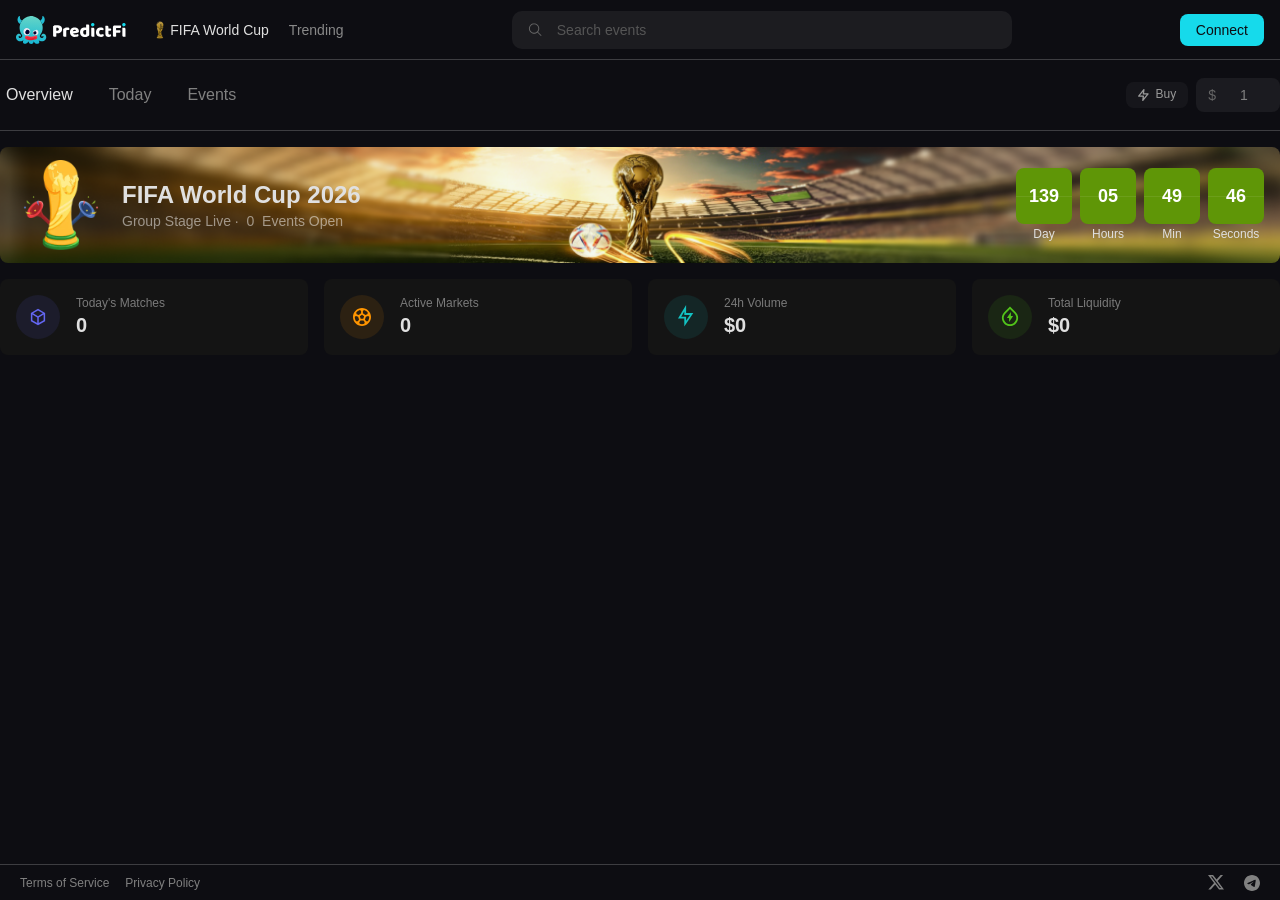
==== 200.html @ 65794473 "deploy 20260612_210313" ====
<!DOCTYPE html><html><head><meta charset="utf-8"><meta name="viewport" content="width=device-width, initial-scale=1"><title>PredictFi</title><link rel="stylesheet" href="/_nuxt/entry.DvZzfyZ1.css" crossorigin><link rel="modulepreload" as="script" crossorigin href="/_nuxt/CstmncPS.js"><script type="module" src="/_nuxt/CstmncPS.js" crossorigin></script><meta name="description" content="Prediction Market"><script id="unhead:payload" type="application/json">{"title":"PredictFi"}</script></head><body><div id="__nuxt"></div><div id="teleports"></div><script>window.__NUXT__={};window.__NUXT__.config={public:{apiBase:"https://api.predictfi.one",i18n:{baseUrl:"",defaultLocale:"en",rootRedirect:"",redirectStatusCode:302,skipSettingLocaleOnNavigate:false,locales:[{code:"en",name:"English",language:""},{code:"ko",name:"한국어",language:""},{code:"es",name:"Español",language:""},{code:"pt",name:"Português",language:""}],detectBrowserLanguage:{alwaysRedirect:false,cookieCrossOrigin:false,cookieDomain:"",cookieKey:"i18n_lang",cookieSecure:false,fallbackLocale:"en",redirectOn:"root",useCookie:true},experimental:{localeDetector:"",typedPages:true,typedOptionsAndMessages:false,alternateLinkCanonicalQueries:true,devCache:false,cacheLifetime:"",stripMessagesPayload:false,preload:false,strictSeo:false,nitroContextDetection:true,httpCacheDuration:10,compactRoutes:false,prerenderMessages:true},domainLocales:{en:{domain:""},ko:{domain:""},es:{domain:""},pt:{domain:""}}}},app:{baseURL:"/",buildId:"951dac61-a5ef-4ca6-a599-dd368ad3305c",buildAssetsDir:"/_nuxt/",cdnURL:""}}</script><script type="application/json" data-nuxt-data="nuxt-app" data-ssr="false" id="__NUXT_DATA__">[{"prerenderedAt":1,"serverRendered":2},1781269390253,false]</script></body></html>
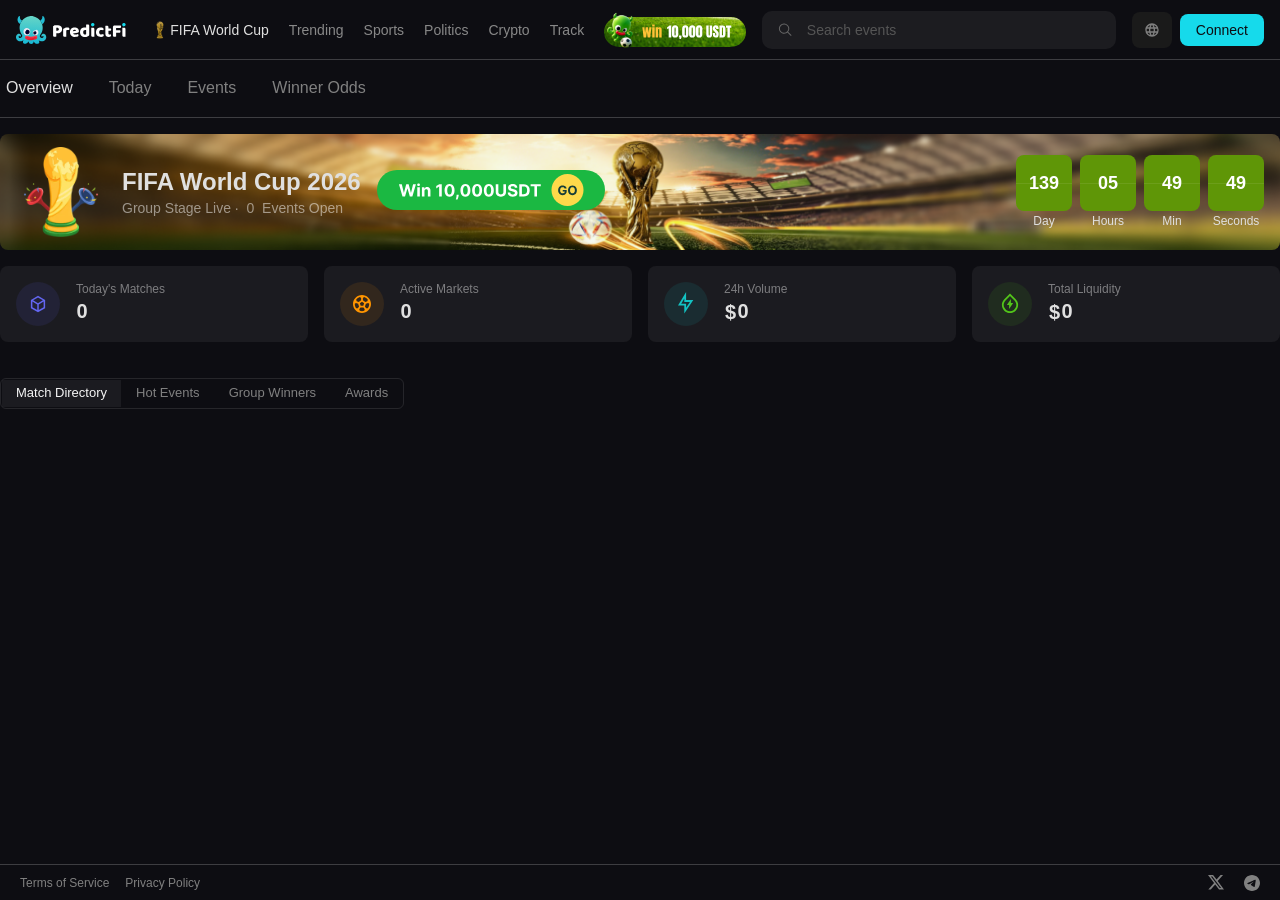
==== commit 119bc220: "deploy 20260702_180226" ====
--- a/200.html
+++ b/200.html
@@ -1 +1 @@
-<!DOCTYPE html><html><head><meta charset="utf-8"><meta name="viewport" content="width=device-width, initial-scale=1"><title>PredictFi</title><link rel="stylesheet" href="/_nuxt/entry.DvZzfyZ1.css" crossorigin><link rel="modulepreload" as="script" crossorigin href="/_nuxt/CstmncPS.js"><script type="module" src="/_nuxt/CstmncPS.js" crossorigin></script><meta name="description" content="Prediction Market"><script id="unhead:payload" type="application/json">{"title":"PredictFi"}</script></head><body><div id="__nuxt"></div><div id="teleports"></div><script>window.__NUXT__={};window.__NUXT__.config={public:{apiBase:"https://api.predictfi.one",i18n:{baseUrl:"",defaultLocale:"en",rootRedirect:"",redirectStatusCode:302,skipSettingLocaleOnNavigate:false,locales:[{code:"en",name:"English",language:""},{code:"ko",name:"한국어",language:""},{code:"es",name:"Español",language:""},{code:"pt",name:"Português",language:""}],detectBrowserLanguage:{alwaysRedirect:false,cookieCrossOrigin:false,cookieDomain:"",cookieKey:"i18n_lang",cookieSecure:false,fallbackLocale:"en",redirectOn:"root",useCookie:true},experimental:{localeDetector:"",typedPages:true,typedOptionsAndMessages:false,alternateLinkCanonicalQueries:true,devCache:false,cacheLifetime:"",stripMessagesPayload:false,preload:false,strictSeo:false,nitroContextDetection:true,httpCacheDuration:10,compactRoutes:false,prerenderMessages:true},domainLocales:{en:{domain:""},ko:{domain:""},es:{domain:""},pt:{domain:""}}}},app:{baseURL:"/",buildId:"951dac61-a5ef-4ca6-a599-dd368ad3305c",buildAssetsDir:"/_nuxt/",cdnURL:""}}</script><script type="application/json" data-nuxt-data="nuxt-app" data-ssr="false" id="__NUXT_DATA__">[{"prerenderedAt":1,"serverRendered":2},1781269390253,false]</script></body></html>+<!DOCTYPE html><html><head><meta charset="utf-8"><meta name="viewport" content="width=device-width, initial-scale=1"><title>PredictFi</title><link rel="stylesheet" href="/_nuxt/entry.CrUbO048.css" crossorigin><link rel="modulepreload" as="script" crossorigin href="/_nuxt/dnc5nfLg.js"><script type="module" src="/_nuxt/dnc5nfLg.js" crossorigin></script><meta name="description" content="Prediction Market"><script id="unhead:payload" type="application/json">{"title":"PredictFi"}</script></head><body><div id="__nuxt"></div><div id="teleports"></div><script>window.__NUXT__={};window.__NUXT__.config={public:{apiBase:"https://api.predictfi.one",i18n:{baseUrl:"",defaultLocale:"en",rootRedirect:"",redirectStatusCode:302,skipSettingLocaleOnNavigate:false,locales:[{code:"en",name:"English",language:""},{code:"ko",name:"한국어",language:""},{code:"es",name:"Español",language:""},{code:"pt",name:"Português",language:""}],detectBrowserLanguage:{alwaysRedirect:false,cookieCrossOrigin:false,cookieDomain:"",cookieKey:"i18n_lang",cookieSecure:false,fallbackLocale:"en",redirectOn:"root",useCookie:true},experimental:{localeDetector:"",typedPages:true,typedOptionsAndMessages:false,alternateLinkCanonicalQueries:true,devCache:false,cacheLifetime:"",stripMessagesPayload:false,preload:false,strictSeo:false,nitroContextDetection:true,httpCacheDuration:10,compactRoutes:false,prerenderMessages:true},domainLocales:{en:{domain:""},ko:{domain:""},es:{domain:""},pt:{domain:""}}}},app:{baseURL:"/",buildId:"8062c6a1-47f4-4e79-991a-de6ace60bf90",buildAssetsDir:"/_nuxt/",cdnURL:""}}</script><script type="application/json" data-nuxt-data="nuxt-app" data-ssr="false" id="__NUXT_DATA__">[{"prerenderedAt":1,"serverRendered":2},1782986545969,false]</script></body></html>
--- a/_nuxt/entry.CrUbO048.css
+++ b/_nuxt/entry.CrUbO048.css
@@ -0,0 +1 @@
+@charset "UTF-8";body,html{line-height:1.15;margin:0;width:100%;-webkit-text-size-adjust:100%;background:#0d0d12;font-family:Poppins-regular,DINPro-regular,sans-serif}*{box-sizing:border-box}main{display:block}h1{font-size:2em}h1,h2,h3,h4{margin:0;padding:0}hr{box-sizing:content-box;height:0;overflow:visible}pre{font-family:monospace,monospace;font-size:1em}a{background-color:transparent}abbr[title]{border-bottom:none;text-decoration:underline;-webkit-text-decoration:underline dotted;text-decoration:underline dotted}b,strong{font-weight:bolder}code,kbd,samp{font-family:monospace,monospace;font-size:1em}small{font-size:80%}sub,sup{font-size:75%;line-height:0;position:relative;vertical-align:baseline}sub{bottom:-.25em}sup{top:-.5em}img{border-style:none}button,input,optgroup,select,textarea{font-family:inherit;font-size:100%;line-height:1.15;margin:0}button,input{overflow:visible}button,select{text-transform:none}[type=button],[type=reset],[type=submit],button{-webkit-appearance:button}[type=button]::-moz-focus-inner,[type=reset]::-moz-focus-inner,[type=submit]::-moz-focus-inner,button::-moz-focus-inner{border-style:none;padding:0}[type=button]:-moz-focusring,[type=reset]:-moz-focusring,[type=submit]:-moz-focusring,button:-moz-focusring{outline:1px dotted ButtonText}fieldset{padding:.35em .75em .625em}legend{box-sizing:border-box;color:inherit;display:table;max-width:100%;padding:0;white-space:normal}progress{vertical-align:baseline}textarea{overflow:auto}[type=checkbox],[type=radio]{box-sizing:border-box;padding:0}[type=number]::-webkit-inner-spin-button,[type=number]::-webkit-outer-spin-button{height:auto}[type=search]{-webkit-appearance:textfield;outline-offset:-2px}[type=search]::-webkit-search-decoration{-webkit-appearance:none}::-webkit-file-upload-button{-webkit-appearance:button;font:inherit}details{display:block}summary{display:list-item}[hidden],template{display:none}li,ul{list-style:none;margin:0;padding:0}a,a:active,a:focus,a:visited{color:inherit;outline:none;text-decoration:none}a:hover{text-decoration:none}:root{--el-color-white:#fff;--el-color-black:#000;--el-color-primary-rgb:64,158,255;--el-color-success-rgb:103,194,58;--el-color-warning-rgb:230,162,60;--el-color-danger-rgb:245,108,108;--el-color-error-rgb:245,108,108;--el-color-info-rgb:144,147,153;--el-font-size-extra-large:20px;--el-font-size-large:18px;--el-font-size-medium:16px;--el-font-size-base:14px;--el-font-size-small:13px;--el-font-size-extra-small:12px;--el-font-family:"Helvetica Neue",Helvetica,"PingFang SC","Hiragino Sans GB","Microsoft YaHei","微软雅黑",Arial,sans-serif;--el-font-weight-primary:500;--el-font-line-height-primary:24px;--el-index-normal:1;--el-index-top:1000;--el-index-popper:2000;--el-border-radius-base:4px;--el-border-radius-small:2px;--el-border-radius-round:20px;--el-border-radius-circle:100%;--el-transition-duration:.3s;--el-transition-duration-fast:.2s;--el-transition-function-ease-in-out-bezier:cubic-bezier(.645,.045,.355,1);--el-transition-function-fast-bezier:cubic-bezier(.23,1,.32,1);--el-transition-all:all var(--el-transition-duration) var(--el-transition-function-ease-in-out-bezier);--el-transition-fade:opacity var(--el-transition-duration) var(--el-transition-function-fast-bezier);--el-transition-md-fade:transform var(--el-transition-duration) var(--el-transition-function-fast-bezier),opacity var(--el-transition-duration) var(--el-transition-function-fast-bezier);--el-transition-fade-linear:opacity var(--el-transition-duration-fast) linear;--el-transition-border:border-color var(--el-transition-duration-fast) var(--el-transition-function-ease-in-out-bezier);--el-transition-box-shadow:box-shadow var(--el-transition-duration-fast) var(--el-transition-function-ease-in-out-bezier);--el-transition-color:color var(--el-transition-duration-fast) var(--el-transition-function-ease-in-out-bezier);--el-component-size-large:40px;--el-component-size:32px;--el-component-size-small:24px;--lightningcss-light:initial;--lightningcss-dark: ;color-scheme:light;--el-color-primary:#409eff;--el-color-primary-light-3:#79bbff;--el-color-primary-light-5:#a0cfff;--el-color-primary-light-7:#c6e2ff;--el-color-primary-light-8:#d9ecff;--el-color-primary-light-9:#ecf5ff;--el-color-primary-dark-2:#337ecc;--el-color-success:#67c23a;--el-color-success-light-3:#95d475;--el-color-success-light-5:#b3e19d;--el-color-success-light-7:#d1edc4;--el-color-success-light-8:#e1f3d8;--el-color-success-light-9:#f0f9eb;--el-color-success-dark-2:#529b2e;--el-color-warning:#e6a23c;--el-color-warning-light-3:#eebe77;--el-color-warning-light-5:#f3d19e;--el-color-warning-light-7:#f8e3c5;--el-color-warning-light-8:#faecd8;--el-color-warning-light-9:#fdf6ec;--el-color-warning-dark-2:#b88230;--el-color-danger:#f56c6c;--el-color-danger-light-3:#f89898;--el-color-danger-light-5:#fab6b6;--el-color-danger-light-7:#fcd3d3;--el-color-danger-light-8:#fde2e2;--el-color-danger-light-9:#fef0f0;--el-color-danger-dark-2:#c45656;--el-color-error:#f56c6c;--el-color-error-light-3:#f89898;--el-color-error-light-5:#fab6b6;--el-color-error-light-7:#fcd3d3;--el-color-error-light-8:#fde2e2;--el-color-error-light-9:#fef0f0;--el-color-error-dark-2:#c45656;--el-color-info:#909399;--el-color-info-light-3:#b1b3b8;--el-color-info-light-5:#c8c9cc;--el-color-info-light-7:#dedfe0;--el-color-info-light-8:#e9e9eb;--el-color-info-light-9:#f4f4f5;--el-color-info-dark-2:#73767a;--el-bg-color:#fff;--el-bg-color-page:#f2f3f5;--el-bg-color-overlay:#fff;--el-text-color-primary:#303133;--el-text-color-regular:#606266;--el-text-color-secondary:#909399;--el-text-color-placeholder:#a8abb2;--el-text-color-disabled:#c0c4cc;--el-border-color:#dcdfe6;--el-border-color-light:#e4e7ed;--el-border-color-lighter:#ebeef5;--el-border-color-extra-light:#f2f6fc;--el-border-color-dark:#d4d7de;--el-border-color-darker:#cdd0d6;--el-fill-color:#f0f2f5;--el-fill-color-light:#f5f7fa;--el-fill-color-lighter:#fafafa;--el-fill-color-extra-light:#fafcff;--el-fill-color-dark:#ebedf0;--el-fill-color-darker:#e6e8eb;--el-fill-color-blank:#fff;--el-box-shadow:0px 12px 32px 4px #0000000a,0px 8px 20px #00000014;--el-box-shadow-light:0px 0px 12px #0000001f;--el-box-shadow-lighter:0px 0px 6px #0000001f;--el-box-shadow-dark:0px 16px 48px 16px #00000014,0px 12px 32px #0000001f,0px 8px 16px -8px #00000029;--el-disabled-bg-color:var(--el-fill-color-light);--el-disabled-text-color:var(--el-text-color-placeholder);--el-disabled-border-color:var(--el-border-color-light);--el-overlay-color:#000c;--el-overlay-color-light:#000000b3;--el-overlay-color-lighter:#00000080;--el-mask-color:#ffffffe6;--el-mask-color-extra-light:#ffffff4d;--el-border-width:1px;--el-border-style:solid;--el-border-color-hover:var(--el-text-color-disabled);--el-border:var(--el-border-width) var(--el-border-style) var(--el-border-color);--el-svg-monochrome-grey:var(--el-border-color)}.el-zoom-in-top-enter-active,.el-zoom-in-top-leave-active{opacity:1;transform:scaleY(1);transform-origin:top;transition:var(--el-transition-md-fade)}.el-zoom-in-top-enter-active[data-popper-placement^=top],.el-zoom-in-top-leave-active[data-popper-placement^=top]{transform-origin:bottom}.el-zoom-in-bottom-enter-active,.el-zoom-in-bottom-leave-active{opacity:1;transform:scaleY(1);transform-origin:bottom;transition:var(--el-transition-md-fade)}.el-zoom-in-left-enter-active,.el-zoom-in-left-leave-active{opacity:1;transform:scale(1);transform-origin:0 0;transition:var(--el-transition-md-fade)}.el-affix--fixed{position:fixed}.el-alert{--el-alert-padding:8px 16px;--el-alert-border-radius-base:var(--el-border-radius-base);--el-alert-title-font-size:14px;--el-alert-title-with-description-font-size:16px;--el-alert-description-font-size:14px;--el-alert-close-font-size:16px;--el-alert-close-customed-font-size:14px;--el-alert-icon-size:16px;--el-alert-icon-large-size:28px;align-items:center;background-color:var(--el-color-white);border-radius:var(--el-alert-border-radius-base);box-sizing:border-box;display:flex;margin:0;opacity:1;overflow:hidden;padding:var(--el-alert-padding);position:relative;transition:opacity var(--el-transition-duration-fast);width:100%}.el-alert.is-light .el-alert__close-btn{color:var(--el-text-color-placeholder)}.el-alert.is-dark :is(.el-alert__close-btn,.el-alert__description){color:var(--el-color-white)}.el-alert.is-center{justify-content:center}.el-alert--primary{--el-alert-bg-color:var(--el-color-primary-light-9)}.el-alert--primary.is-light{background-color:var(--el-alert-bg-color)}.el-alert--primary.is-light,.el-alert--primary.is-light .el-alert__description{color:var(--el-color-primary)}.el-alert--primary.is-dark{background-color:var(--el-color-primary);color:var(--el-color-white)}.el-alert--success{--el-alert-bg-color:var(--el-color-success-light-9)}.el-alert--success.is-light{background-color:var(--el-alert-bg-color)}.el-alert--success.is-light,.el-alert--success.is-light .el-alert__description{color:var(--el-color-success)}.el-alert--success.is-dark{background-color:var(--el-color-success);color:var(--el-color-white)}.el-alert--info{--el-alert-bg-color:var(--el-color-info-light-9)}.el-alert--info.is-light{background-color:var(--el-alert-bg-color)}.el-alert--info.is-light,.el-alert--info.is-light .el-alert__description{color:var(--el-color-info)}.el-alert--info.is-dark{background-color:var(--el-color-info);color:var(--el-color-white)}.el-alert--warning{--el-alert-bg-color:var(--el-color-warning-light-9)}.el-alert--warning.is-light{background-color:var(--el-alert-bg-color)}.el-alert--warning.is-light,.el-alert--warning.is-light .el-alert__description{color:var(--el-color-warning)}.el-alert--warning.is-dark{background-color:var(--el-color-warning);color:var(--el-color-white)}.el-alert--error{--el-alert-bg-color:var(--el-color-error-light-9)}.el-alert--error.is-light{background-color:var(--el-alert-bg-color)}.el-alert--error.is-light,.el-alert--error.is-light .el-alert__description{color:var(--el-color-error)}.el-alert--error.is-dark{background-color:var(--el-color-error);color:var(--el-color-white)}.el-alert__content{display:flex;flex-direction:column;gap:4px}.el-alert .el-alert__icon{font-size:var(--el-alert-icon-size);margin-right:8px;width:var(--el-alert-icon-size)}.el-alert .el-alert__icon.is-big{font-size:var(--el-alert-icon-large-size);margin-right:12px;width:var(--el-alert-icon-large-size)}.el-alert__title{font-size:var(--el-alert-title-font-size);line-height:24px}.el-alert__title.with-description{font-size:var(--el-alert-title-with-description-font-size)}.el-alert .el-alert__description{font-size:var(--el-alert-description-font-size);margin:0}.el-alert .el-alert__close-btn{cursor:pointer;font-size:var(--el-alert-close-font-size);opacity:1;position:absolute;right:16px;top:12px}.el-alert .el-alert__close-btn.is-customed{font-size:var(--el-alert-close-customed-font-size);font-style:normal;line-height:24px;top:8px}.el-alert-fade-enter-from,.el-alert-fade-leave-active{opacity:0}.el-aside{box-sizing:border-box;flex-shrink:0;overflow:auto;width:var(--el-aside-width,300px)}.el-autocomplete{--el-input-text-color:var(--el-text-color-regular);--el-input-border:var(--el-border);--el-input-hover-border:var(--el-border-color-hover);--el-input-focus-border:var(--el-color-primary);--el-input-transparent-border:0 0 0 1px #0000 inset;--el-input-border-color:var(--el-border-color);--el-input-border-radius:var(--el-border-radius-base);--el-input-bg-color:var(--el-fill-color-blank);--el-input-icon-color:var(--el-text-color-placeholder);--el-input-placeholder-color:var(--el-text-color-placeholder);--el-input-hover-border-color:var(--el-border-color-hover);--el-input-clear-hover-color:var(--el-text-color-secondary);--el-input-focus-border-color:var(--el-color-primary);--el-input-width:100%;display:inline-block;position:relative;width:var(--el-input-width)}.el-autocomplete__popper.el-popper{background:var(--el-bg-color-overlay);box-shadow:var(--el-box-shadow-light)}.el-autocomplete__popper.el-popper,.el-autocomplete__popper.el-popper .el-popper__arrow:before{border:1px solid var(--el-border-color-light)}.el-autocomplete__popper.el-popper[data-popper-placement^=top] .el-popper__arrow:before{border-left-color:#0000;border-top-color:#0000}.el-autocomplete__popper.el-popper[data-popper-placement^=bottom] .el-popper__arrow:before{border-bottom-color:#0000;border-right-color:#0000}.el-autocomplete__popper.el-popper[data-popper-placement^=left] .el-popper__arrow:before{border-bottom-color:#0000;border-left-color:#0000}.el-autocomplete__popper.el-popper[data-popper-placement^=right] .el-popper__arrow:before{border-right-color:#0000;border-top-color:#0000}.el-autocomplete-suggestion{border-radius:var(--el-border-radius-base);box-sizing:border-box}.el-autocomplete-suggestion__header{border-bottom:1px solid var(--el-border-color-lighter);padding:10px}.el-autocomplete-suggestion__footer{border-top:1px solid var(--el-border-color-lighter);padding:10px}.el-autocomplete-suggestion__wrap{box-sizing:border-box;max-height:280px;padding:10px 0}.el-autocomplete-suggestion__list{margin:0;padding:0}.el-autocomplete-suggestion li{color:var(--el-text-color-regular);cursor:pointer;font-size:var(--el-font-size-base);line-height:34px;list-style:none;margin:0;overflow:hidden;padding:0 20px;text-align:left;text-overflow:ellipsis;white-space:nowrap}.el-autocomplete-suggestion :is(li.highlighted,li:hover){background-color:var(--el-fill-color-light)}.el-autocomplete-suggestion li.divider{border-top:1px solid var(--el-color-black);margin-top:6px}.el-autocomplete-suggestion li.divider:last-child{margin-bottom:-6px}.el-autocomplete-suggestion.is-loading li{align-items:center;color:var(--el-text-color-secondary);cursor:default;display:flex;font-size:20px;height:100px;justify-content:center}.el-autocomplete-suggestion.is-loading li:hover{background-color:var(--el-bg-color-overlay)}.el-avatar{--el-avatar-text-color:var(--el-color-white);--el-avatar-bg-color:var(--el-text-color-disabled);--el-avatar-text-size:14px;--el-avatar-icon-size:18px;--el-avatar-border-radius:var(--el-border-radius-base);--el-avatar-size-large:56px;--el-avatar-size:40px;--el-avatar-size-small:24px;align-items:center;background:var(--el-avatar-bg-color);box-sizing:border-box;color:var(--el-avatar-text-color);display:inline-flex;font-size:var(--el-avatar-text-size);height:var(--el-avatar-size);justify-content:center;outline:none;overflow:hidden;text-align:center;width:var(--el-avatar-size)}.el-avatar>img{display:block;height:100%;width:100%}.el-avatar--circle{border-radius:50%}.el-avatar--square{border-radius:var(--el-avatar-border-radius)}.el-avatar--icon{font-size:var(--el-avatar-icon-size)}.el-avatar--small{--el-avatar-size:24px}.el-avatar--large{--el-avatar-size:56px}.el-avatar-group{--el-avatar-group-item-gap:-8px;--el-avatar-group-collapse-item-gap:4px;display:inline-flex}.el-avatar-group .el-avatar{border:1px solid var(--el-border-color-extra-light)}.el-avatar-group .el-avatar:not(:first-child){margin-left:var(--el-avatar-group-item-gap)}.el-avatar-group__collapse-avatars{--el-avatar-group-item-gap:-8px;--el-avatar-group-collapse-item-gap:4px}.el-avatar-group__collapse-avatars .el-avatar:not(:first-child){margin-left:var(--el-avatar-group-collapse-item-gap)}.el-backtop{--el-backtop-bg-color:var(--el-bg-color-overlay);--el-backtop-text-color:var(--el-color-primary);--el-backtop-hover-bg-color:var(--el-border-color-extra-light);align-items:center;background-color:var(--el-backtop-bg-color);border-radius:50%;box-shadow:var(--el-box-shadow-lighter);color:var(--el-backtop-text-color);cursor:pointer;display:flex;font-size:20px;height:40px;justify-content:center;position:fixed;width:40px;z-index:5}.el-backtop:hover{background-color:var(--el-backtop-hover-bg-color)}.el-backtop__icon{font-size:20px}.el-badge{--el-badge-bg-color:var(--el-color-danger);--el-badge-radius:10px;--el-badge-font-size:12px;--el-badge-padding:6px;--el-badge-size:18px;display:inline-block;position:relative;vertical-align:middle;width:fit-content}.el-badge__content{align-items:center;background-color:var(--el-badge-bg-color);border:1px solid var(--el-bg-color);border-radius:var(--el-badge-radius);color:var(--el-color-white);display:inline-flex;font-size:var(--el-badge-font-size);height:var(--el-badge-size);justify-content:center;padding:0 var(--el-badge-padding);white-space:nowrap}.el-badge__content.is-fixed{position:absolute;right:calc(1px + var(--el-badge-size)/2);top:0;transform:translateY(-50%)translate(100%);z-index:var(--el-index-normal)}.el-badge__content.is-fixed.is-dot{right:5px}.el-badge__content.is-dot{border-radius:50%;height:8px;padding:0;right:0;width:8px}.el-badge__content.is-hide-zero{display:none}.el-badge__content--primary{background-color:var(--el-color-primary)}.el-badge__content--success{background-color:var(--el-color-success)}.el-badge__content--warning{background-color:var(--el-color-warning)}.el-badge__content--info{background-color:var(--el-color-info)}.el-badge__content--danger{background-color:var(--el-color-danger)}.el-breadcrumb__separator{color:var(--el-text-color-placeholder);font-weight:700;margin:0 9px}.el-breadcrumb__separator.el-icon{font-weight:400;margin:0 6px}.el-breadcrumb__separator.el-icon svg{vertical-align:middle}.el-breadcrumb__item{align-items:center;display:inline-flex;float:left}.el-breadcrumb__inner{color:var(--el-text-color-regular)}.el-breadcrumb__inner a,.el-breadcrumb__inner.is-link{color:var(--el-text-color-primary);font-weight:700;text-decoration:none;transition:var(--el-transition-color)}.el-breadcrumb__inner a:hover,.el-breadcrumb__inner.is-link:hover{color:var(--el-color-primary);cursor:pointer}.el-breadcrumb__item:last-child .el-breadcrumb__inner,.el-breadcrumb__item:last-child .el-breadcrumb__inner a,.el-breadcrumb__item:last-child .el-breadcrumb__inner a:hover,.el-breadcrumb__item:last-child .el-breadcrumb__inner:hover{color:var(--el-text-color-regular);cursor:text;font-weight:400}.el-breadcrumb__item:last-child .el-breadcrumb__separator{display:none}.el-breadcrumb{font-size:14px;line-height:1}.el-breadcrumb:after,.el-breadcrumb:before{content:"";display:table}.el-breadcrumb:after{clear:both}.el-button-group>.el-button+.el-button{margin-left:0}.el-button-group>.el-button:first-child:last-child{border-bottom-left-radius:var(--el-border-radius-base);border-bottom-right-radius:var(--el-border-radius-base);border-top-left-radius:var(--el-border-radius-base);border-top-right-radius:var(--el-border-radius-base)}.el-button-group>.el-button:first-child:last-child.is-round{border-radius:var(--el-border-radius-round)}.el-button-group>.el-button:first-child:last-child.is-circle{border-radius:50%}.el-button-group>.el-button:not(:first-child):not(:last-child){border-radius:0}.el-button-group>:is(.el-button.is-active,.el-button:active,.el-button:focus,.el-button:hover){z-index:1}.el-button-group--horizontal{display:inline-block;vertical-align:middle}.el-button-group--horizontal:after,.el-button-group--horizontal:before{content:"";display:table}.el-button-group--horizontal:after{clear:both}.el-button-group--horizontal>.el-button{float:left;position:relative}.el-button-group--horizontal>.el-button:first-child{border-bottom-right-radius:0;border-top-right-radius:0}.el-button-group--horizontal>.el-button:last-child{border-bottom-left-radius:0;border-top-left-radius:0}.el-button-group--horizontal>.el-button:not(:last-child){margin-right:-1px}.el-button-group--horizontal .el-button--primary:first-child{border-right-color:var(--el-button-divide-border-color)}.el-button-group--horizontal .el-button--primary:last-child{border-left-color:var(--el-button-divide-border-color)}.el-button-group--horizontal .el-button--primary:not(:first-child):not(:last-child){border-left-color:var(--el-button-divide-border-color);border-right-color:var(--el-button-divide-border-color)}.el-button-group--horizontal .el-button--success:first-child{border-right-color:var(--el-button-divide-border-color)}.el-button-group--horizontal .el-button--success:last-child{border-left-color:var(--el-button-divide-border-color)}.el-button-group--horizontal .el-button--success:not(:first-child):not(:last-child){border-left-color:var(--el-button-divide-border-color);border-right-color:var(--el-button-divide-border-color)}.el-button-group--horizontal .el-button--warning:first-child{border-right-color:var(--el-button-divide-border-color)}.el-button-group--horizontal .el-button--warning:last-child{border-left-color:var(--el-button-divide-border-color)}.el-button-group--horizontal .el-button--warning:not(:first-child):not(:last-child){border-left-color:var(--el-button-divide-border-color);border-right-color:var(--el-button-divide-border-color)}.el-button-group--horizontal .el-button--danger:first-child{border-right-color:var(--el-button-divide-border-color)}.el-button-group--horizontal .el-button--danger:last-child{border-left-color:var(--el-button-divide-border-color)}.el-button-group--horizontal .el-button--danger:not(:first-child):not(:last-child){border-left-color:var(--el-button-divide-border-color);border-right-color:var(--el-button-divide-border-color)}.el-button-group--horizontal .el-button--info:first-child{border-right-color:var(--el-button-divide-border-color)}.el-button-group--horizontal .el-button--info:last-child{border-left-color:var(--el-button-divide-border-color)}.el-button-group--horizontal .el-button--info:not(:first-child):not(:last-child){border-left-color:var(--el-button-divide-border-color);border-right-color:var(--el-button-divide-border-color)}.el-button-group--horizontal>.el-dropdown>.el-button{border-bottom-left-radius:0;border-left-color:var(--el-button-divide-border-color);border-top-left-radius:0}.el-button-group--vertical{align-items:stretch;display:inline-flex;flex-direction:column}.el-button-group--vertical>.el-button{margin-top:-1px}.el-button-group--vertical>.el-button:first-child{border-bottom-left-radius:0;border-bottom-right-radius:0}.el-button-group--vertical>.el-button:last-child{border-top-left-radius:0;border-top-right-radius:0}.el-button-group--vertical>.el-dropdown{margin-top:-1px}.el-button-group--vertical>.el-dropdown>.el-button{border-left-color:var(--el-button-divide-border-color);border-top-left-radius:0;border-top-right-radius:0}.el-button-group--vertical .el-button--primary:first-child{border-bottom-color:var(--el-button-divide-border-color)}.el-button-group--vertical .el-button--primary:last-child{border-top-color:var(--el-button-divide-border-color)}.el-button-group--vertical .el-button--primary:not(:first-child):not(:last-child){border-bottom-color:var(--el-button-divide-border-color);border-top-color:var(--el-button-divide-border-color)}.el-button-group--vertical .el-button--success:first-child{border-bottom-color:var(--el-button-divide-border-color)}.el-button-group--vertical .el-button--success:last-child{border-top-color:var(--el-button-divide-border-color)}.el-button-group--vertical .el-button--success:not(:first-child):not(:last-child){border-bottom-color:var(--el-button-divide-border-color);border-top-color:var(--el-button-divide-border-color)}.el-button-group--vertical .el-button--warning:first-child{border-bottom-color:var(--el-button-divide-border-color)}.el-button-group--vertical .el-button--warning:last-child{border-top-color:var(--el-button-divide-border-color)}.el-button-group--vertical .el-button--warning:not(:first-child):not(:last-child){border-bottom-color:var(--el-button-divide-border-color);border-top-color:var(--el-button-divide-border-color)}.el-button-group--vertical .el-button--danger:first-child{border-bottom-color:var(--el-button-divide-border-color)}.el-button-group--vertical .el-button--danger:last-child{border-top-color:var(--el-button-divide-border-color)}.el-button-group--vertical .el-button--danger:not(:first-child):not(:last-child){border-bottom-color:var(--el-button-divide-border-color);border-top-color:var(--el-button-divide-border-color)}.el-button-group--vertical .el-button--info:first-child{border-bottom-color:var(--el-button-divide-border-color)}.el-button-group--vertical .el-button--info:last-child{border-top-color:var(--el-button-divide-border-color)}.el-button-group--vertical .el-button--info:not(:first-child):not(:last-child){border-bottom-color:var(--el-button-divide-border-color);border-top-color:var(--el-button-divide-border-color)}.el-button{--el-button-font-weight:var(--el-font-weight-primary);--el-button-border-color:var(--el-border-color);--el-button-bg-color:var(--el-fill-color-blank);--el-button-text-color:var(--el-text-color-regular);--el-button-disabled-text-color:var(--el-disabled-text-color);--el-button-disabled-bg-color:var(--el-fill-color-blank);--el-button-disabled-border-color:var(--el-border-color-light);--el-button-divide-border-color:#ffffff80;--el-button-hover-text-color:var(--el-color-primary);--el-button-hover-bg-color:var(--el-color-primary-light-9);--el-button-hover-border-color:var(--el-color-primary-light-7);--el-button-active-text-color:var(--el-button-hover-text-color);--el-button-active-border-color:var(--el-color-primary);--el-button-active-bg-color:var(--el-button-hover-bg-color);--el-button-outline-color:var(--el-color-primary-light-5);--el-button-hover-link-text-color:var(--el-text-color-secondary);--el-button-active-color:var(--el-text-color-primary);align-items:center;-webkit-appearance:none;background-color:var(--el-button-bg-color);border:var(--el-border);border-color:var(--el-button-border-color);box-sizing:border-box;color:var(--el-button-text-color);cursor:pointer;display:inline-flex;font-weight:var(--el-button-font-weight);height:32px;justify-content:center;line-height:1;outline:none;text-align:center;transition:all .1s;-webkit-user-select:none;user-select:none;vertical-align:middle;white-space:nowrap}.el-button:hover{background-color:var(--el-button-hover-bg-color);border-color:var(--el-button-hover-border-color);color:var(--el-button-hover-text-color);outline:none}.el-button:active{background-color:var(--el-button-active-bg-color);border-color:var(--el-button-active-border-color);color:var(--el-button-active-text-color);outline:none}.el-button:focus-visible{outline:2px solid var(--el-button-outline-color);outline-offset:1px;transition:outline-offset,outline}.el-button>span{align-items:center;display:inline-flex}.el-button+.el-button{margin-left:12px}.el-button{border-radius:var(--el-border-radius-base);font-size:var(--el-font-size-base)}.el-button,.el-button.is-round{padding:8px 15px}.el-button::-moz-focus-inner{border:0}.el-button [class*=el-icon]+span{margin-left:6px}.el-button [class*=el-icon] svg{vertical-align:bottom}.el-button.is-plain{--el-button-hover-text-color:var(--el-color-primary);--el-button-hover-bg-color:var(--el-fill-color-blank);--el-button-hover-border-color:var(--el-color-primary)}.el-button.is-active{background-color:var(--el-button-active-bg-color);border-color:var(--el-button-active-border-color);color:var(--el-button-active-text-color);outline:none}.el-button.is-disabled,.el-button.is-disabled:hover{background-color:var(--el-button-disabled-bg-color);background-image:none;border-color:var(--el-button-disabled-border-color);color:var(--el-button-disabled-text-color);cursor:not-allowed}.el-button.is-loading{pointer-events:none;position:relative}.el-button.is-loading:before{background-color:var(--el-mask-color-extra-light);border-radius:inherit;content:"";inset:-1px;pointer-events:none;position:absolute;z-index:1}.el-button.is-round{border-radius:var(--el-border-radius-round)}.el-button.is-dashed{--el-button-hover-text-color:var(--el-color-primary);--el-button-hover-bg-color:var(--el-fill-color-blank);--el-button-hover-border-color:var(--el-color-primary);border-style:dashed}.el-button.is-circle{border-radius:50%;padding:8px;width:32px}.el-button.is-text{background-color:#0000;border:0 solid #0000;color:var(--el-button-text-color)}.el-button.is-text.is-disabled{background-color:#0000!important;color:var(--el-button-disabled-text-color)}.el-button.is-text:not(.is-disabled):hover{background-color:var(--el-fill-color-light)}.el-button.is-text:not(.is-disabled):focus-visible{outline:2px solid var(--el-button-outline-color);outline-offset:1px;transition:outline-offset,outline}.el-button.is-text:not(.is-disabled):active{background-color:var(--el-fill-color)}.el-button.is-text:not(.is-disabled).is-has-bg{background-color:var(--el-fill-color-light)}.el-button.is-text:not(.is-disabled).is-has-bg:hover{background-color:var(--el-fill-color)}.el-button.is-text:not(.is-disabled).is-has-bg:active{background-color:var(--el-fill-color-dark)}.el-button__text--expand{letter-spacing:.3em;margin-right:-.3em}.el-button.is-link{background:0 0;border-color:#0000;color:var(--el-button-text-color);height:auto;padding:2px}.el-button.is-link:hover{color:var(--el-button-hover-link-text-color)}.el-button.is-link.is-disabled{background-color:#0000!important;border-color:#0000!important;color:var(--el-button-disabled-text-color)}.el-button.is-link:not(.is-disabled):hover{background-color:#0000;border-color:#0000}.el-button.is-link:not(.is-disabled):active{background-color:#0000;border-color:#0000;color:var(--el-button-active-color)}.el-button--text{background:0 0;border-color:#0000;color:var(--el-color-primary);padding-left:0;padding-right:0}.el-button--text.is-disabled{background-color:#0000!important;border-color:#0000!important;color:var(--el-button-disabled-text-color)}.el-button--text:not(.is-disabled):hover{background-color:#0000;border-color:#0000;color:var(--el-color-primary-light-3)}.el-button--text:not(.is-disabled):active{background-color:#0000;border-color:#0000;color:var(--el-color-primary-dark-2)}.el-button__link--expand{letter-spacing:.3em;margin-right:-.3em}.el-button--primary{--el-button-text-color:var(--el-color-white);--el-button-bg-color:var(--el-color-primary);--el-button-border-color:var(--el-color-primary);--el-button-outline-color:var(--el-color-primary-light-5);--el-button-active-color:var(--el-color-primary-dark-2);--el-button-hover-text-color:var(--el-color-white);--el-button-hover-link-text-color:var(--el-color-primary-light-5);--el-button-hover-bg-color:var(--el-color-primary-light-3);--el-button-hover-border-color:var(--el-color-primary-light-3);--el-button-active-bg-color:var(--el-color-primary-dark-2);--el-button-active-border-color:var(--el-color-primary-dark-2);--el-button-disabled-text-color:var(--el-color-white);--el-button-disabled-bg-color:var(--el-color-primary-light-5);--el-button-disabled-border-color:var(--el-color-primary-light-5)}.el-button--primary.is-link,.el-button--primary.is-plain,.el-button--primary.is-text{--el-button-text-color:var(--el-color-primary);--el-button-bg-color:var(--el-color-primary-light-9);--el-button-border-color:var(--el-color-primary-light-5);--el-button-hover-text-color:var(--el-color-white);--el-button-hover-bg-color:var(--el-color-primary);--el-button-hover-border-color:var(--el-color-primary);--el-button-active-text-color:var(--el-color-white)}.el-button--primary.is-link.is-disabled,.el-button--primary.is-link.is-disabled:active,.el-button--primary.is-link.is-disabled:focus,.el-button--primary.is-link.is-disabled:hover,.el-button--primary.is-plain.is-disabled,.el-button--primary.is-plain.is-disabled:active,.el-button--primary.is-plain.is-disabled:focus,.el-button--primary.is-plain.is-disabled:hover,.el-button--primary.is-text.is-disabled,.el-button--primary.is-text.is-disabled:active,.el-button--primary.is-text.is-disabled:focus,.el-button--primary.is-text.is-disabled:hover{background-color:var(--el-color-primary-light-9);border-color:var(--el-color-primary-light-8);color:var(--el-color-primary-light-5)}.el-button--primary.is-dashed{--el-button-text-color:var(--el-color-primary);--el-button-bg-color:var(--el-color-primary-light-9);--el-button-border-color:var(--el-color-primary-light-5);--el-button-hover-text-color:var(--el-color-primary);--el-button-hover-bg-color:var(--el-color-primary-light-9);--el-button-hover-border-color:var(--el-color-primary-light-3);--el-button-active-text-color:var(--el-color-primary-dark-2);--el-button-active-bg-color:var(--el-color-primary-light-9);--el-button-active-border-color:var(--el-color-primary-dark-2)}.el-button--primary.is-dashed.is-disabled,.el-button--primary.is-dashed.is-disabled:active,.el-button--primary.is-dashed.is-disabled:focus,.el-button--primary.is-dashed.is-disabled:hover{background-color:var(--el-color-primary-light-9);border-color:var(--el-color-primary-light-8);color:var(--el-color-primary-light-5)}.el-button--success{--el-button-text-color:var(--el-color-white);--el-button-bg-color:var(--el-color-success);--el-button-border-color:var(--el-color-success);--el-button-outline-color:var(--el-color-success-light-5);--el-button-active-color:var(--el-color-success-dark-2);--el-button-hover-text-color:var(--el-color-white);--el-button-hover-link-text-color:var(--el-color-success-light-5);--el-button-hover-bg-color:var(--el-color-success-light-3);--el-button-hover-border-color:var(--el-color-success-light-3);--el-button-active-bg-color:var(--el-color-success-dark-2);--el-button-active-border-color:var(--el-color-success-dark-2);--el-button-disabled-text-color:var(--el-color-white);--el-button-disabled-bg-color:var(--el-color-success-light-5);--el-button-disabled-border-color:var(--el-color-success-light-5)}.el-button--success.is-link,.el-button--success.is-plain,.el-button--success.is-text{--el-button-text-color:var(--el-color-success);--el-button-bg-color:var(--el-color-success-light-9);--el-button-border-color:var(--el-color-success-light-5);--el-button-hover-text-color:var(--el-color-white);--el-button-hover-bg-color:var(--el-color-success);--el-button-hover-border-color:var(--el-color-success);--el-button-active-text-color:var(--el-color-white)}.el-button--success.is-link.is-disabled,.el-button--success.is-link.is-disabled:active,.el-button--success.is-link.is-disabled:focus,.el-button--success.is-link.is-disabled:hover,.el-button--success.is-plain.is-disabled,.el-button--success.is-plain.is-disabled:active,.el-button--success.is-plain.is-disabled:focus,.el-button--success.is-plain.is-disabled:hover,.el-button--success.is-text.is-disabled,.el-button--success.is-text.is-disabled:active,.el-button--success.is-text.is-disabled:focus,.el-button--success.is-text.is-disabled:hover{background-color:var(--el-color-success-light-9);border-color:var(--el-color-success-light-8);color:var(--el-color-success-light-5)}.el-button--success.is-dashed{--el-button-text-color:var(--el-color-success);--el-button-bg-color:var(--el-color-success-light-9);--el-button-border-color:var(--el-color-success-light-5);--el-button-hover-text-color:var(--el-color-success);--el-button-hover-bg-color:var(--el-color-success-light-9);--el-button-hover-border-color:var(--el-color-success-light-3);--el-button-active-text-color:var(--el-color-success-dark-2);--el-button-active-bg-color:var(--el-color-success-light-9);--el-button-active-border-color:var(--el-color-success-dark-2)}.el-button--success.is-dashed.is-disabled,.el-button--success.is-dashed.is-disabled:active,.el-button--success.is-dashed.is-disabled:focus,.el-button--success.is-dashed.is-disabled:hover{background-color:var(--el-color-success-light-9);border-color:var(--el-color-success-light-8);color:var(--el-color-success-light-5)}.el-button--warning{--el-button-text-color:var(--el-color-white);--el-button-bg-color:var(--el-color-warning);--el-button-border-color:var(--el-color-warning);--el-button-outline-color:var(--el-color-warning-light-5);--el-button-active-color:var(--el-color-warning-dark-2);--el-button-hover-text-color:var(--el-color-white);--el-button-hover-link-text-color:var(--el-color-warning-light-5);--el-button-hover-bg-color:var(--el-color-warning-light-3);--el-button-hover-border-color:var(--el-color-warning-light-3);--el-button-active-bg-color:var(--el-color-warning-dark-2);--el-button-active-border-color:var(--el-color-warning-dark-2);--el-button-disabled-text-color:var(--el-color-white);--el-button-disabled-bg-color:var(--el-color-warning-light-5);--el-button-disabled-border-color:var(--el-color-warning-light-5)}.el-button--warning.is-link,.el-button--warning.is-plain,.el-button--warning.is-text{--el-button-text-color:var(--el-color-warning);--el-button-bg-color:var(--el-color-warning-light-9);--el-button-border-color:var(--el-color-warning-light-5);--el-button-hover-text-color:var(--el-color-white);--el-button-hover-bg-color:var(--el-color-warning);--el-button-hover-border-color:var(--el-color-warning);--el-button-active-text-color:var(--el-color-white)}.el-button--warning.is-link.is-disabled,.el-button--warning.is-link.is-disabled:active,.el-button--warning.is-link.is-disabled:focus,.el-button--warning.is-link.is-disabled:hover,.el-button--warning.is-plain.is-disabled,.el-button--warning.is-plain.is-disabled:active,.el-button--warning.is-plain.is-disabled:focus,.el-button--warning.is-plain.is-disabled:hover,.el-button--warning.is-text.is-disabled,.el-button--warning.is-text.is-disabled:active,.el-button--warning.is-text.is-disabled:focus,.el-button--warning.is-text.is-disabled:hover{background-color:var(--el-color-warning-light-9);border-color:var(--el-color-warning-light-8);color:var(--el-color-warning-light-5)}.el-button--warning.is-dashed{--el-button-text-color:var(--el-color-warning);--el-button-bg-color:var(--el-color-warning-light-9);--el-button-border-color:var(--el-color-warning-light-5);--el-button-hover-text-color:var(--el-color-warning);--el-button-hover-bg-color:var(--el-color-warning-light-9);--el-button-hover-border-color:var(--el-color-warning-light-3);--el-button-active-text-color:var(--el-color-warning-dark-2);--el-button-active-bg-color:var(--el-color-warning-light-9);--el-button-active-border-color:var(--el-color-warning-dark-2)}.el-button--warning.is-dashed.is-disabled,.el-button--warning.is-dashed.is-disabled:active,.el-button--warning.is-dashed.is-disabled:focus,.el-button--warning.is-dashed.is-disabled:hover{background-color:var(--el-color-warning-light-9);border-color:var(--el-color-warning-light-8);color:var(--el-color-warning-light-5)}.el-button--danger{--el-button-text-color:var(--el-color-white);--el-button-bg-color:var(--el-color-danger);--el-button-border-color:var(--el-color-danger);--el-button-outline-color:var(--el-color-danger-light-5);--el-button-active-color:var(--el-color-danger-dark-2);--el-button-hover-text-color:var(--el-color-white);--el-button-hover-link-text-color:var(--el-color-danger-light-5);--el-button-hover-bg-color:var(--el-color-danger-light-3);--el-button-hover-border-color:var(--el-color-danger-light-3);--el-button-active-bg-color:var(--el-color-danger-dark-2);--el-button-active-border-color:var(--el-color-danger-dark-2);--el-button-disabled-text-color:var(--el-color-white);--el-button-disabled-bg-color:var(--el-color-danger-light-5);--el-button-disabled-border-color:var(--el-color-danger-light-5)}.el-button--danger.is-link,.el-button--danger.is-plain,.el-button--danger.is-text{--el-button-text-color:var(--el-color-danger);--el-button-bg-color:var(--el-color-danger-light-9);--el-button-border-color:var(--el-color-danger-light-5);--el-button-hover-text-color:var(--el-color-white);--el-button-hover-bg-color:var(--el-color-danger);--el-button-hover-border-color:var(--el-color-danger);--el-button-active-text-color:var(--el-color-white)}.el-button--danger.is-link.is-disabled,.el-button--danger.is-link.is-disabled:active,.el-button--danger.is-link.is-disabled:focus,.el-button--danger.is-link.is-disabled:hover,.el-button--danger.is-plain.is-disabled,.el-button--danger.is-plain.is-disabled:active,.el-button--danger.is-plain.is-disabled:focus,.el-button--danger.is-plain.is-disabled:hover,.el-button--danger.is-text.is-disabled,.el-button--danger.is-text.is-disabled:active,.el-button--danger.is-text.is-disabled:focus,.el-button--danger.is-text.is-disabled:hover{background-color:var(--el-color-danger-light-9);border-color:var(--el-color-danger-light-8);color:var(--el-color-danger-light-5)}.el-button--danger.is-dashed{--el-button-text-color:var(--el-color-danger);--el-button-bg-color:var(--el-color-danger-light-9);--el-button-border-color:var(--el-color-danger-light-5);--el-button-hover-text-color:var(--el-color-danger);--el-button-hover-bg-color:var(--el-color-danger-light-9);--el-button-hover-border-color:var(--el-color-danger-light-3);--el-button-active-text-color:var(--el-color-danger-dark-2);--el-button-active-bg-color:var(--el-color-danger-light-9);--el-button-active-border-color:var(--el-color-danger-dark-2)}.el-button--danger.is-dashed.is-disabled,.el-button--danger.is-dashed.is-disabled:active,.el-button--danger.is-dashed.is-disabled:focus,.el-button--danger.is-dashed.is-disabled:hover{background-color:var(--el-color-danger-light-9);border-color:var(--el-color-danger-light-8);color:var(--el-color-danger-light-5)}.el-button--info{--el-button-text-color:var(--el-color-white);--el-button-bg-color:var(--el-color-info);--el-button-border-color:var(--el-color-info);--el-button-outline-color:var(--el-color-info-light-5);--el-button-active-color:var(--el-color-info-dark-2);--el-button-hover-text-color:var(--el-color-white);--el-button-hover-link-text-color:var(--el-color-info-light-5);--el-button-hover-bg-color:var(--el-color-info-light-3);--el-button-hover-border-color:var(--el-color-info-light-3);--el-button-active-bg-color:var(--el-color-info-dark-2);--el-button-active-border-color:var(--el-color-info-dark-2);--el-button-disabled-text-color:var(--el-color-white);--el-button-disabled-bg-color:var(--el-color-info-light-5);--el-button-disabled-border-color:var(--el-color-info-light-5)}.el-button--info.is-link,.el-button--info.is-plain,.el-button--info.is-text{--el-button-text-color:var(--el-color-info);--el-button-bg-color:var(--el-color-info-light-9);--el-button-border-color:var(--el-color-info-light-5);--el-button-hover-text-color:var(--el-color-white);--el-button-hover-bg-color:var(--el-color-info);--el-button-hover-border-color:var(--el-color-info);--el-button-active-text-color:var(--el-color-white)}.el-button--info.is-link.is-disabled,.el-button--info.is-link.is-disabled:active,.el-button--info.is-link.is-disabled:focus,.el-button--info.is-link.is-disabled:hover,.el-button--info.is-plain.is-disabled,.el-button--info.is-plain.is-disabled:active,.el-button--info.is-plain.is-disabled:focus,.el-button--info.is-plain.is-disabled:hover,.el-button--info.is-text.is-disabled,.el-button--info.is-text.is-disabled:active,.el-button--info.is-text.is-disabled:focus,.el-button--info.is-text.is-disabled:hover{background-color:var(--el-color-info-light-9);border-color:var(--el-color-info-light-8);color:var(--el-color-info-light-5)}.el-button--info.is-dashed{--el-button-text-color:var(--el-color-info);--el-button-bg-color:var(--el-color-info-light-9);--el-button-border-color:var(--el-color-info-light-5);--el-button-hover-text-color:var(--el-color-info);--el-button-hover-bg-color:var(--el-color-info-light-9);--el-button-hover-border-color:var(--el-color-info-light-3);--el-button-active-text-color:var(--el-color-info-dark-2);--el-button-active-bg-color:var(--el-color-info-light-9);--el-button-active-border-color:var(--el-color-info-dark-2)}.el-button--info.is-dashed.is-disabled,.el-button--info.is-dashed.is-disabled:active,.el-button--info.is-dashed.is-disabled:focus,.el-button--info.is-dashed.is-disabled:hover{background-color:var(--el-color-info-light-9);border-color:var(--el-color-info-light-8);color:var(--el-color-info-light-5)}.el-button--large{--el-button-size:40px;height:var(--el-button-size)}.el-button--large [class*=el-icon]+span{margin-left:8px}.el-button--large{border-radius:var(--el-border-radius-base);font-size:var(--el-font-size-base);padding:12px 19px}.el-button--large.is-round{padding:12px 19px}.el-button--large.is-circle{padding:12px;width:var(--el-button-size)}.el-button--small{--el-button-size:24px;height:var(--el-button-size)}.el-button--small [class*=el-icon]+span{margin-left:4px}.el-button--small{border-radius:calc(var(--el-border-radius-base) - 1px);font-size:12px;padding:5px 11px}.el-button--small.is-round{padding:5px 11px}.el-button--small.is-circle{padding:5px;width:var(--el-button-size)}.el-calendar{--el-calendar-border:var(--el-table-border,1px solid var(--el-border-color-lighter));--el-calendar-header-border-bottom:var(--el-calendar-border);--el-calendar-selected-bg-color:var(--el-color-primary-light-9);--el-calendar-cell-width:85px;background-color:var(--el-fill-color-blank)}.el-calendar__header{border-bottom:var(--el-calendar-header-border-bottom);display:flex;justify-content:space-between;padding:12px 20px}.el-calendar__title{align-self:center;color:var(--el-text-color)}.el-calendar__body{padding:12px 20px 35px}.el-calendar__select-controller .el-select{margin-right:8px}.el-calendar__select-controller .el-calendar-select__year{width:120px}.el-calendar__select-controller .el-calendar-select__month{width:60px}.el-calendar-table{table-layout:fixed;width:100%}.el-calendar-table thead th{color:var(--el-text-color-regular);font-weight:400;padding:12px 0}.el-calendar-table:not(.is-range) :is(td.next,td.prev){color:var(--el-text-color-placeholder)}.el-calendar-table td{border-bottom:var(--el-calendar-border);border-right:var(--el-calendar-border);transition:background-color var(--el-transition-duration-fast) ease;vertical-align:top}.el-calendar-table td.is-selected{background-color:var(--el-calendar-selected-bg-color)}.el-calendar-table td.is-today{color:var(--el-color-primary)}.el-calendar-table tr:first-child td{border-top:var(--el-calendar-border)}.el-calendar-table tr td:first-child{border-left:var(--el-calendar-border)}.el-calendar-table tr.el-calendar-table__row--hide-border td{border-top:none}.el-calendar-table .el-calendar-day{box-sizing:border-box;height:var(--el-calendar-cell-width);padding:8px}.el-calendar-table .el-calendar-day:hover{background-color:var(--el-calendar-selected-bg-color);cursor:pointer}.el-card{--el-card-border-color:var(--el-border-color-light);--el-card-border-radius:4px;--el-card-padding:20px;--el-card-bg-color:var(--el-fill-color-blank);background-color:var(--el-card-bg-color);border:1px solid var(--el-card-border-color);border-radius:var(--el-card-border-radius);color:var(--el-text-color-primary);display:flex;flex-direction:column;overflow:hidden;transition:var(--el-transition-duration)}.el-card.is-always-shadow,.el-card.is-hover-shadow:focus,.el-card.is-hover-shadow:hover{box-shadow:var(--el-box-shadow-light)}.el-card__header{border-bottom:1px solid var(--el-card-border-color);box-sizing:border-box;padding:calc(var(--el-card-padding) - 2px) var(--el-card-padding)}.el-card__body{flex-grow:1;overflow:auto;padding:var(--el-card-padding)}.el-card__footer{border-top:1px solid var(--el-card-border-color);box-sizing:border-box;padding:calc(var(--el-card-padding) - 2px) var(--el-card-padding)}.el-carousel__item{display:inline-block;height:100%;left:0;overflow:hidden;position:absolute;top:0;width:100%}.el-carousel__item,.el-carousel__item.is-active{z-index:calc(var(--el-index-normal) - 1)}.el-carousel__item--card,.el-carousel__item.is-animating{transition:transform .4s ease-in-out}.el-carousel__item--card{width:50%}.el-carousel__item--card.is-in-stage{cursor:pointer;z-index:var(--el-index-normal)}:is(.el-carousel__item--card.is-in-stage.is-hover,.el-carousel__item--card.is-in-stage:hover) .el-carousel__mask{opacity:.12}.el-carousel__item--card.is-active{z-index:calc(var(--el-index-normal) + 1)}.el-carousel__item--card-vertical{height:50%;width:100%}.el-carousel__mask{background-color:var(--el-color-white);height:100%;left:0;opacity:.24;position:absolute;top:0;transition:var(--el-transition-duration-fast);width:100%}.el-carousel{--el-carousel-arrow-font-size:12px;--el-carousel-arrow-size:36px;--el-carousel-arrow-background:#1f2d3d1c;--el-carousel-arrow-hover-background:#1f2d3d3b;--el-carousel-indicator-width:30px;--el-carousel-indicator-height:2px;--el-carousel-indicator-padding-horizontal:4px;--el-carousel-indicator-padding-vertical:12px;--el-carousel-indicator-out-color:var(--el-border-color-hover);position:relative}.el-carousel--horizontal,.el-carousel--vertical{overflow:hidden}.el-carousel.is-vertical-outside{align-items:center;display:flex;flex-direction:row}.el-carousel.is-vertical-outside .el-carousel__container{flex:1}.el-carousel__container{height:300px;position:relative}.el-carousel__arrow{align-items:center;background-color:var(--el-carousel-arrow-background);border:none;border-radius:50%;color:#fff;cursor:pointer;display:inline-flex;font-size:var(--el-carousel-arrow-font-size);height:var(--el-carousel-arrow-size);justify-content:center;margin:0;outline:none;padding:0;position:absolute;text-align:center;top:50%;transform:translateY(-50%);transition:var(--el-transition-duration);width:var(--el-carousel-arrow-size);z-index:10}.el-carousel__arrow--left{left:16px}.el-carousel__arrow--right{right:16px}.el-carousel__arrow:hover{background-color:var(--el-carousel-arrow-hover-background)}.el-carousel__arrow i{cursor:pointer}.el-carousel__indicators{list-style:none;margin:0;padding:0;position:absolute;z-index:calc(var(--el-index-normal) + 1)}.el-carousel__indicators--horizontal{bottom:0;left:50%;transform:translate(-50%)}.el-carousel__indicators--vertical{right:0;top:50%;transform:translateY(-50%)}.el-carousel__indicators--outside{position:static;text-align:center;transform:none}.el-carousel__indicators--outside .el-carousel__indicator:hover button{opacity:.64}.el-carousel__indicators--outside button{background-color:var(--el-carousel-indicator-out-color);opacity:.24}.el-carousel__indicators--right{right:0}.el-carousel__indicators--labels .el-carousel__button{color:#000;font-size:12px;padding:2px 18px}.el-carousel__indicators--labels .el-carousel__indicator{padding:6px 4px}.el-carousel__indicator{background-color:#0000;cursor:pointer}.el-carousel__indicator:hover button{opacity:.72}.el-carousel__indicator--horizontal{display:inline-block;padding:var(--el-carousel-indicator-padding-vertical) var(--el-carousel-indicator-padding-horizontal)}.el-carousel__indicator--vertical{padding:var(--el-carousel-indicator-padding-horizontal) var(--el-carousel-indicator-padding-vertical)}.el-carousel__indicator--vertical .el-carousel__button{height:calc(var(--el-carousel-indicator-width)/2);width:var(--el-carousel-indicator-height)}.el-carousel__indicator.is-active button{opacity:1}.el-carousel__button{background-color:#fff;border:none;cursor:pointer;display:block;height:var(--el-carousel-indicator-height);margin:0;opacity:.48;outline:none;padding:0;transition:var(--el-transition-duration);width:var(--el-carousel-indicator-width)}.el-carousel__indicators--labels .el-carousel__button{height:auto;width:auto}.carousel-arrow-left-enter-from,.carousel-arrow-left-leave-active{opacity:0;transform:translateY(-50%)translate(-10px)}.carousel-arrow-right-enter-from,.carousel-arrow-right-leave-active{opacity:0;transform:translateY(-50%)translate(10px)}.el-transitioning{filter:url(#elCarouselHorizontal)}.el-transitioning-vertical{filter:url(#elCarouselVertical)}.el-cascader-panel{--el-cascader-menu-text-color:var(--el-text-color-regular);--el-cascader-menu-selected-text-color:var(--el-color-primary);--el-cascader-menu-fill:var(--el-bg-color-overlay);--el-cascader-menu-font-size:var(--el-font-size-base);--el-cascader-menu-radius:var(--el-border-radius-base);--el-cascader-menu-border:solid 1px var(--el-border-color-light);--el-cascader-menu-shadow:var(--el-box-shadow-light);--el-cascader-node-background-hover:var(--el-fill-color-light);--el-cascader-node-color-disabled:var(--el-text-color-placeholder);--el-cascader-color-empty:var(--el-text-color-placeholder);--el-cascader-tag-background:var(--el-fill-color);border-radius:var(--el-cascader-menu-radius);display:flex;font-size:var(--el-cascader-menu-font-size);width:fit-content}.el-cascader-panel.is-bordered{border:var(--el-cascader-menu-border);border-radius:var(--el-cascader-menu-radius)}.el-cascader-menu{border-right:var(--el-cascader-menu-border);box-sizing:border-box;color:var(--el-cascader-menu-text-color);min-width:180px}.el-cascader-menu:last-child{border-right:none}.el-cascader-menu:last-child .el-cascader-node{padding-right:20px}.el-cascader-menu__wrap.el-scrollbar__wrap{height:204px}.el-cascader-menu__list{box-sizing:border-box;list-style:none;margin:0;min-height:100%;padding:6px 0;position:relative}.el-cascader-menu__list.el-vl__window{margin:6px 0;padding:0}.el-cascader-menu__list.el-vl__window ul{margin:0;padding:0}.el-cascader-menu__hover-zone{height:100%;left:0;pointer-events:none;position:absolute;top:0;width:100%}.el-cascader-menu__empty-text{align-items:center;color:var(--el-cascader-color-empty);display:flex;left:50%;position:absolute;top:50%;transform:translate(-50%,-50%)}.el-cascader-menu__empty-text .is-loading{margin-right:2px}.el-cascader-node{align-items:center;box-sizing:border-box;display:flex;height:34px;line-height:34px;outline:none;padding:0 30px 0 20px;position:relative}.el-cascader-node.is-selectable.in-active-path{color:var(--el-cascader-menu-text-color)}.el-cascader-node.in-active-path,.el-cascader-node.is-active,.el-cascader-node.is-selectable.in-checked-path{color:var(--el-cascader-menu-selected-text-color);font-weight:700}.el-cascader-node:not(.is-disabled){cursor:pointer}.el-cascader-node:not(.is-disabled):focus,.el-cascader-node:not(.is-disabled):hover{background:var(--el-cascader-node-background-hover)}.el-cascader-node.is-disabled{color:var(--el-cascader-node-color-disabled);cursor:not-allowed}.el-cascader-node__prefix{left:10px;position:absolute}.el-cascader-node__postfix{position:absolute;right:10px}.el-cascader-node__label{flex:1;overflow:hidden;padding:0 8px;text-align:left;text-overflow:ellipsis;white-space:nowrap}.el-cascader-node>:is(.el-checkbox,.el-radio){margin-right:0}.el-cascader-node>.el-radio .el-radio__label{padding-left:0}.el-cascader{--el-cascader-menu-text-color:var(--el-text-color-regular);--el-cascader-menu-selected-text-color:var(--el-color-primary);--el-cascader-menu-fill:var(--el-bg-color-overlay);--el-cascader-menu-font-size:var(--el-font-size-base);--el-cascader-menu-radius:var(--el-border-radius-base);--el-cascader-menu-border:solid 1px var(--el-border-color-light);--el-cascader-menu-shadow:var(--el-box-shadow-light);--el-cascader-node-background-hover:var(--el-fill-color-light);--el-cascader-node-color-disabled:var(--el-text-color-placeholder);--el-cascader-color-empty:var(--el-text-color-placeholder);--el-cascader-tag-background:var(--el-fill-color);display:inline-block;font-size:var(--el-font-size-base);line-height:32px;outline:none;position:relative;vertical-align:middle}.el-cascader:not(.is-disabled):hover .el-input__wrapper{box-shadow:0 0 0 1px var(--el-input-hover-border-color) inset;cursor:pointer}.el-cascader .el-input{cursor:pointer;display:flex}.el-cascader .el-input .el-input__inner{text-overflow:ellipsis}.el-cascader .el-input .el-input__inner:read-only{cursor:pointer}.el-cascader .el-input .el-input__inner:disabled{cursor:not-allowed}.el-cascader .el-input .el-input__suffix-inner .el-icon svg{vertical-align:middle}.el-cascader .el-input .icon-arrow-down{font-size:14px;transition:transform var(--el-transition-duration)}.el-cascader .el-input .icon-arrow-down.is-reverse{transform:rotate(180deg)}.el-cascader .el-input .icon-circle-close:hover{color:var(--el-input-clear-hover-color,var(--el-text-color-secondary))}.el-cascader .el-input.is-focus .el-input__wrapper{box-shadow:0 0 0 1px var(--el-input-focus-border-color,var(--el-color-primary)) inset}.el-cascader--large{font-size:14px;line-height:40px}.el-cascader--large .el-cascader__tags{gap:6px;padding:8px}.el-cascader--large .el-cascader__search-input{height:24px;margin-left:7px}.el-cascader--small{font-size:12px;line-height:24px}.el-cascader--small .el-cascader__tags{gap:4px;padding:2px}.el-cascader--small .el-cascader__search-input{height:20px;margin-left:5px}.el-cascader.is-disabled .el-cascader__label{color:var(--el-disabled-text-color);z-index:calc(var(--el-index-normal) + 1)}.el-cascader__dropdown{--el-cascader-menu-text-color:var(--el-text-color-regular);--el-cascader-menu-selected-text-color:var(--el-color-primary);--el-cascader-menu-fill:var(--el-bg-color-overlay);--el-cascader-menu-font-size:var(--el-font-size-base);--el-cascader-menu-radius:var(--el-border-radius-base);--el-cascader-menu-border:solid 1px var(--el-border-color-light);--el-cascader-menu-shadow:var(--el-box-shadow-light);--el-cascader-node-background-hover:var(--el-fill-color-light);--el-cascader-node-color-disabled:var(--el-text-color-placeholder);--el-cascader-color-empty:var(--el-text-color-placeholder);--el-cascader-tag-background:var(--el-fill-color);border-radius:var(--el-cascader-menu-radius);font-size:var(--el-cascader-menu-font-size)}.el-cascader__dropdown.el-popper{background:var(--el-cascader-menu-fill)}.el-cascader__dropdown.el-popper,.el-cascader__dropdown.el-popper .el-popper__arrow:before{border:var(--el-cascader-menu-border)}.el-cascader__dropdown.el-popper[data-popper-placement^=top] .el-popper__arrow:before{border-left-color:#0000;border-top-color:#0000}.el-cascader__dropdown.el-popper[data-popper-placement^=bottom] .el-popper__arrow:before{border-bottom-color:#0000;border-right-color:#0000}.el-cascader__dropdown.el-popper[data-popper-placement^=left] .el-popper__arrow:before{border-bottom-color:#0000;border-left-color:#0000}.el-cascader__dropdown.el-popper[data-popper-placement^=right] .el-popper__arrow:before{border-right-color:#0000;border-top-color:#0000}.el-cascader__dropdown.el-popper{box-shadow:var(--el-cascader-menu-shadow)}.el-cascader__header{border-bottom:1px solid var(--el-border-color-light);padding:10px}.el-cascader__footer{border-top:1px solid var(--el-border-color-light);padding:10px}.el-cascader__tags{box-sizing:border-box;display:flex;flex-wrap:wrap;gap:6px;left:0;line-height:normal;padding:4px;position:absolute;right:30px;text-align:left;top:50%;transform:translateY(-50%)}.el-cascader__tags .el-tag{align-items:center;background:var(--el-cascader-tag-background);display:inline-flex;max-width:100%;text-overflow:ellipsis}.el-cascader__tags :is(.el-tag.el-tag--dark,.el-tag.el-tag--plain){background-color:var(--el-tag-bg-color)}.el-cascader__tags .el-tag:not(.is-hit){border-color:#0000}.el-cascader__tags :is(.el-tag:not(.is-hit).el-tag--dark,.el-tag:not(.is-hit).el-tag--plain){border-color:var(--el-tag-border-color)}.el-cascader__tags .el-tag>span{flex:1;line-height:normal;overflow:hidden;text-overflow:ellipsis}.el-cascader__tags .el-tag .el-icon-close{background-color:var(--el-text-color-placeholder);color:var(--el-color-white);flex:none}.el-cascader__tags .el-tag .el-icon-close:hover{background-color:var(--el-text-color-secondary)}.el-cascader__tags .el-tag+input{margin-left:0}.el-cascader__tags.is-validate{right:55px}.el-cascader__collapse-tags{white-space:normal;z-index:var(--el-index-normal)}.el-cascader__collapse-tags .el-tag{align-items:center;background:var(--el-fill-color);display:inline-flex;max-width:100%;text-overflow:ellipsis}.el-cascader__collapse-tags :is(.el-tag.el-tag--dark,.el-tag.el-tag--plain){background-color:var(--el-tag-bg-color)}.el-cascader__collapse-tags .el-tag:not(.is-hit){border-color:#0000}.el-cascader__collapse-tags :is(.el-tag:not(.is-hit).el-tag--dark,.el-tag:not(.is-hit).el-tag--plain){border-color:var(--el-tag-border-color)}.el-cascader__collapse-tags .el-tag>span{flex:1;line-height:normal;overflow:hidden;text-overflow:ellipsis}.el-cascader__collapse-tags .el-tag .el-icon-close{background-color:var(--el-text-color-placeholder);color:var(--el-color-white);flex:none}.el-cascader__collapse-tags .el-tag .el-icon-close:hover{background-color:var(--el-text-color-secondary)}.el-cascader__collapse-tags .el-tag+input{margin-left:0}.el-cascader__collapse-tags .el-tag{margin:2px 0}.el-cascader__suggestion-panel{border-radius:var(--el-cascader-menu-radius)}.el-cascader__suggestion-wrap{max-height:204px}.el-cascader__suggestion-list{color:var(--el-cascader-menu-text-color);font-size:var(--el-font-size-base);list-style:none;margin:0;padding:6px 0;text-align:center}.el-cascader__suggestion-list.el-vl__window{margin:6px 0;padding:0}.el-cascader__suggestion-list.el-vl__window ul{margin:0;padding:0}.el-cascader__suggestion-item{align-items:center;box-sizing:border-box;cursor:pointer;display:flex;height:34px;justify-content:space-between;outline:none;padding:0 15px;text-align:left}.el-cascader__suggestion-item:focus,.el-cascader__suggestion-item:hover{background:var(--el-cascader-node-background-hover)}.el-cascader__suggestion-item.is-checked{color:var(--el-cascader-menu-selected-text-color);font-weight:700}.el-cascader__suggestion-item>:not(.el-icon){flex:1;min-width:0;overflow:hidden;text-overflow:ellipsis;white-space:nowrap}.el-cascader__suggestion-item>span{margin-right:10px}.el-cascader__suggestion-item .el-icon{flex-shrink:0}.el-cascader__empty-text{color:var(--el-cascader-color-empty);margin:10px 0}.el-cascader__search-input{background:0 0;border:none;box-sizing:border-box;color:var(--el-cascader-menu-text-color);flex:1;height:24px;margin-left:7px;min-width:60px;outline:none;padding:0}.el-cascader__search-input::placeholder{color:#0000}.el-check-tag{background-color:var(--el-color-info-light-9);border-radius:var(--el-border-radius-base);color:var(--el-color-info);cursor:pointer;display:inline-block;font-size:var(--el-font-size-base);font-weight:700;line-height:var(--el-font-size-base);padding:7px 15px;transition:var(--el-transition-all)}.el-check-tag:hover{background-color:var(--el-color-info-light-7)}.el-check-tag.el-check-tag--primary.is-checked{background-color:var(--el-color-primary-light-8);color:var(--el-color-primary)}.el-check-tag.el-check-tag--primary.is-checked:hover{background-color:var(--el-color-primary-light-7)}.el-check-tag.el-check-tag--primary.is-checked.is-disabled{background-color:var(--el-color-primary-light-8);color:var(--el-disabled-text-color);cursor:not-allowed}.el-check-tag.el-check-tag--primary.is-checked.is-disabled:hover{background-color:var(--el-color-primary-light-8)}.el-check-tag.el-check-tag--primary.is-disabled{background-color:var(--el-color-info-light-9);color:var(--el-disabled-text-color);cursor:not-allowed}.el-check-tag.el-check-tag--primary.is-disabled:hover{background-color:var(--el-color-info-light-9)}.el-check-tag.el-check-tag--success.is-checked{background-color:var(--el-color-success-light-8);color:var(--el-color-success)}.el-check-tag.el-check-tag--success.is-checked:hover{background-color:var(--el-color-success-light-7)}.el-check-tag.el-check-tag--success.is-checked.is-disabled{background-color:var(--el-color-success-light-8);color:var(--el-disabled-text-color);cursor:not-allowed}.el-check-tag.el-check-tag--success.is-checked.is-disabled:hover{background-color:var(--el-color-success-light-8)}.el-check-tag.el-check-tag--success.is-disabled{color:var(--el-disabled-text-color);cursor:not-allowed}.el-check-tag.el-check-tag--success.is-disabled,.el-check-tag.el-check-tag--success.is-disabled:hover{background-color:var(--el-color-success-light-9)}.el-check-tag.el-check-tag--warning.is-checked{background-color:var(--el-color-warning-light-8);color:var(--el-color-warning)}.el-check-tag.el-check-tag--warning.is-checked:hover{background-color:var(--el-color-warning-light-7)}.el-check-tag.el-check-tag--warning.is-checked.is-disabled{background-color:var(--el-color-warning-light-8);color:var(--el-disabled-text-color);cursor:not-allowed}.el-check-tag.el-check-tag--warning.is-checked.is-disabled:hover{background-color:var(--el-color-warning-light-8)}.el-check-tag.el-check-tag--warning.is-disabled{color:var(--el-disabled-text-color);cursor:not-allowed}.el-check-tag.el-check-tag--warning.is-disabled,.el-check-tag.el-check-tag--warning.is-disabled:hover{background-color:var(--el-color-warning-light-9)}.el-check-tag.el-check-tag--danger.is-checked{background-color:var(--el-color-danger-light-8);color:var(--el-color-danger)}.el-check-tag.el-check-tag--danger.is-checked:hover{background-color:var(--el-color-danger-light-7)}.el-check-tag.el-check-tag--danger.is-checked.is-disabled{background-color:var(--el-color-danger-light-8);color:var(--el-disabled-text-color);cursor:not-allowed}.el-check-tag.el-check-tag--danger.is-checked.is-disabled:hover{background-color:var(--el-color-danger-light-8)}.el-check-tag.el-check-tag--danger.is-disabled{color:var(--el-disabled-text-color);cursor:not-allowed}.el-check-tag.el-check-tag--danger.is-disabled,.el-check-tag.el-check-tag--danger.is-disabled:hover{background-color:var(--el-color-danger-light-9)}.el-check-tag.el-check-tag--error.is-checked{background-color:var(--el-color-error-light-8);color:var(--el-color-error)}.el-check-tag.el-check-tag--error.is-checked:hover{background-color:var(--el-color-error-light-7)}.el-check-tag.el-check-tag--error.is-checked.is-disabled{background-color:var(--el-color-error-light-8);color:var(--el-disabled-text-color);cursor:not-allowed}.el-check-tag.el-check-tag--error.is-checked.is-disabled:hover{background-color:var(--el-color-error-light-8)}.el-check-tag.el-check-tag--error.is-disabled{color:var(--el-disabled-text-color);cursor:not-allowed}.el-check-tag.el-check-tag--error.is-disabled,.el-check-tag.el-check-tag--error.is-disabled:hover{background-color:var(--el-color-error-light-9)}.el-check-tag.el-check-tag--info.is-checked{background-color:var(--el-color-info-light-8);color:var(--el-color-info)}.el-check-tag.el-check-tag--info.is-checked:hover{background-color:var(--el-color-info-light-7)}.el-check-tag.el-check-tag--info.is-checked.is-disabled{background-color:var(--el-color-info-light-8);color:var(--el-disabled-text-color);cursor:not-allowed}.el-check-tag.el-check-tag--info.is-checked.is-disabled:hover{background-color:var(--el-color-info-light-8)}.el-check-tag.el-check-tag--info.is-disabled{color:var(--el-disabled-text-color);cursor:not-allowed}.el-check-tag.el-check-tag--info.is-disabled,.el-check-tag.el-check-tag--info.is-disabled:hover{background-color:var(--el-color-info-light-9)}.el-checkbox-button{--el-checkbox-button-checked-bg-color:var(--el-color-primary);--el-checkbox-button-checked-text-color:var(--el-color-white);--el-checkbox-button-checked-border-color:var(--el-color-primary);--el-checkbox-button-disabled-checked-fill:var(--el-border-color-extra-light);display:inline-block;position:relative}.el-checkbox-button__inner{-webkit-appearance:none;background:var(--el-button-bg-color,var(--el-fill-color-blank));border-radius:0;box-sizing:border-box;color:var(--el-button-text-color,var(--el-text-color-regular));cursor:pointer;display:inline-block;font-size:var(--el-font-size-base);font-weight:var(--el-checkbox-font-weight);line-height:1;margin:0;outline:var(--el-border);padding:8px 15px;position:relative;text-align:center;transition:var(--el-transition-all);-webkit-user-select:none;user-select:none;vertical-align:middle;white-space:nowrap}.el-checkbox-button__inner.is-round{padding:8px 15px}.el-checkbox-button__inner:hover{color:var(--el-color-primary)}.el-checkbox-button__inner [class*=el-icon-]{line-height:.9}.el-checkbox-button__inner [class*=el-icon-]+span{margin-left:5px}.el-checkbox-button__original{margin:0;opacity:0;outline:none;position:absolute;z-index:-1}.el-checkbox-button.is-checked .el-checkbox-button__inner{background-color:var(--el-checkbox-button-checked-bg-color);border-color:var(--el-checkbox-button-checked-border-color);box-shadow:-1px 0 0 0 var(--el-color-primary-light-7);color:var(--el-checkbox-button-checked-text-color)}.el-checkbox-button.is-checked:first-child .el-checkbox-button__inner{border-left-color:var(--el-checkbox-button-checked-border-color)}.el-checkbox-button.is-disabled .el-checkbox-button__inner{background-color:var(--el-button-disabled-bg-color,var(--el-fill-color-blank));background-image:none;border-color:var(--el-button-disabled-border-color,var(--el-border-color-light));box-shadow:none;color:var(--el-disabled-text-color);cursor:not-allowed}.el-checkbox-button.is-disabled:first-child .el-checkbox-button__inner{border-left-color:var(--el-button-disabled-border-color,var(--el-border-color-light))}.el-checkbox-button.is-disabled.is-checked .el-checkbox-button__inner{background-color:var(--el-checkbox-button-disabled-checked-fill)}.el-checkbox-button:first-child .el-checkbox-button__inner{border-bottom-left-radius:var(--el-border-radius-base);border-top-left-radius:var(--el-border-radius-base);box-shadow:none!important}.el-checkbox-button.is-focus .el-checkbox-button__inner{border-color:var(--el-checkbox-button-checked-border-color)}.el-checkbox-button:last-child .el-checkbox-button__inner{border-bottom-right-radius:var(--el-border-radius-base);border-top-right-radius:var(--el-border-radius-base)}.el-checkbox-button--large .el-checkbox-button__inner{border-radius:0;font-size:var(--el-font-size-base);padding:12px 19px}.el-checkbox-button--large .el-checkbox-button__inner.is-round{padding:12px 19px}.el-checkbox-button--small .el-checkbox-button__inner{border-radius:0;font-size:12px;padding:5px 11px}.el-checkbox-button--small .el-checkbox-button__inner.is-round{padding:5px 11px}.el-checkbox-group{font-size:0;line-height:0}.el-checkbox{--el-checkbox-font-size:14px;--el-checkbox-font-weight:var(--el-font-weight-primary);--el-checkbox-text-color:var(--el-text-color-regular);--el-checkbox-input-height:14px;--el-checkbox-input-width:14px;--el-checkbox-border-radius:var(--el-border-radius-small);--el-checkbox-bg-color:var(--el-fill-color-blank);--el-checkbox-input-border:var(--el-border);--el-checkbox-disabled-border-color:var(--el-border-color);--el-checkbox-disabled-input-fill:var(--el-fill-color-light);--el-checkbox-disabled-icon-color:var(--el-text-color-placeholder);--el-checkbox-disabled-checked-input-fill:var(--el-border-color-extra-light);--el-checkbox-disabled-checked-input-border-color:var(--el-border-color);--el-checkbox-disabled-checked-icon-color:var(--el-text-color-placeholder);--el-checkbox-checked-text-color:var(--el-color-primary);--el-checkbox-checked-input-border-color:var(--el-color-primary);--el-checkbox-checked-bg-color:var(--el-color-primary);--el-checkbox-checked-icon-color:var(--el-color-white);--el-checkbox-input-border-color-hover:var(--el-color-primary);align-items:center;color:var(--el-checkbox-text-color);cursor:pointer;display:inline-flex;font-size:var(--el-font-size-base);font-weight:var(--el-checkbox-font-weight);height:var(--el-checkbox-height,32px);margin-right:30px;position:relative;-webkit-user-select:none;user-select:none;white-space:nowrap}.el-checkbox.is-disabled{cursor:not-allowed}.el-checkbox.is-bordered{border:var(--el-border);border-radius:var(--el-border-radius-base);box-sizing:border-box;padding:0 15px 0 9px}.el-checkbox.is-bordered.is-checked{border-color:var(--el-color-primary)}.el-checkbox.is-bordered.is-disabled{border-color:var(--el-border-color-lighter)}.el-checkbox.is-bordered.el-checkbox--large{border-radius:var(--el-border-radius-base);padding:0 19px 0 11px}.el-checkbox.is-bordered.el-checkbox--large .el-checkbox__label{font-size:var(--el-font-size-base)}.el-checkbox.is-bordered.el-checkbox--large .el-checkbox__inner{height:14px;width:14px}.el-checkbox.is-bordered.el-checkbox--small{border-radius:calc(var(--el-border-radius-base) - 1px);padding:0 11px 0 7px}.el-checkbox.is-bordered.el-checkbox--small .el-checkbox__label{font-size:12px}.el-checkbox.is-bordered.el-checkbox--small .el-checkbox__inner{height:12px;width:12px}.el-checkbox.is-bordered.el-checkbox--small .el-checkbox__inner:after{height:6px;width:2px}.el-checkbox input:focus-visible+.el-checkbox__inner{border-radius:var(--el-checkbox-border-radius);outline:2px solid var(--el-checkbox-input-border-color-hover);outline-offset:1px}.el-checkbox__input{cursor:pointer;display:inline-flex;outline:none;position:relative;white-space:nowrap}.el-checkbox__input.is-disabled .el-checkbox__inner{background-color:var(--el-checkbox-disabled-input-fill);border-color:var(--el-checkbox-disabled-border-color);cursor:not-allowed}.el-checkbox__input.is-disabled .el-checkbox__inner:after{border-color:var(--el-checkbox-disabled-icon-color);cursor:not-allowed;will-change:transform}.el-checkbox__input.is-disabled.is-checked .el-checkbox__inner{background-color:var(--el-checkbox-disabled-checked-input-fill);border-color:var(--el-checkbox-disabled-checked-input-border-color)}.el-checkbox__input.is-disabled.is-checked .el-checkbox__inner:after{border-color:var(--el-checkbox-disabled-checked-icon-color)}.el-checkbox__input.is-disabled.is-indeterminate .el-checkbox__inner{background-color:var(--el-checkbox-disabled-checked-input-fill);border-color:var(--el-checkbox-disabled-checked-input-border-color)}.el-checkbox__input.is-disabled.is-indeterminate .el-checkbox__inner:before{background-color:var(--el-checkbox-disabled-checked-icon-color);border-color:var(--el-checkbox-disabled-checked-icon-color)}.el-checkbox__input.is-disabled+span.el-checkbox__label{color:var(--el-disabled-text-color);cursor:not-allowed}.el-checkbox__input.is-checked .el-checkbox__inner{background-color:var(--el-checkbox-checked-bg-color);border-color:var(--el-checkbox-checked-input-border-color)}.el-checkbox__input.is-checked .el-checkbox__inner:after{border-color:var(--el-checkbox-checked-icon-color);transform:translate(-45%,-60%)rotate(45deg)scaleY(1)}.el-checkbox__input.is-checked+.el-checkbox__label{color:var(--el-checkbox-checked-text-color)}.el-checkbox__input.is-focus:not(.is-checked) .el-checkbox__original:not(:focus-visible){border-color:var(--el-checkbox-input-border-color-hover)}.el-checkbox__input.is-indeterminate .el-checkbox__inner{background-color:var(--el-checkbox-checked-bg-color);border-color:var(--el-checkbox-checked-input-border-color)}.el-checkbox__input.is-indeterminate .el-checkbox__inner:before{background-color:var(--el-checkbox-checked-icon-color);content:"";display:block;height:2px;left:0;position:absolute;right:0;top:5px;transform:scale(.5)}.el-checkbox__input.is-indeterminate .el-checkbox__inner:after{display:none}.el-checkbox__inner{background-color:var(--el-checkbox-bg-color);border:var(--el-checkbox-input-border);border-radius:var(--el-checkbox-border-radius);box-sizing:border-box;display:inline-block;height:var(--el-checkbox-input-height);position:relative;transition:border-color .25s cubic-bezier(.71,-.46,.29,1.46),background-color .25s cubic-bezier(.71,-.46,.29,1.46),outline .25s cubic-bezier(.71,-.46,.29,1.46);width:var(--el-checkbox-input-width);z-index:var(--el-index-normal)}.el-checkbox__inner:hover{border-color:var(--el-checkbox-input-border-color-hover)}.el-checkbox__inner:after{border:1px solid #0000;border-left:0;border-top:0;box-sizing:initial;content:"";height:7px;left:50%;position:absolute;top:50%;transform:translate(-45%,-60%)rotate(45deg)scaleY(0);transform-origin:50%;transition:transform .15s ease-in 50ms;width:3px}.el-checkbox__original{height:0;margin:0;opacity:0;outline:none;position:absolute;width:0;z-index:-1}.el-checkbox__label{display:inline-block;font-size:var(--el-checkbox-font-size);line-height:1;padding-left:8px}.el-checkbox.el-checkbox--large{height:40px}.el-checkbox.el-checkbox--large .el-checkbox__label{font-size:14px}.el-checkbox.el-checkbox--large .el-checkbox__inner{height:14px;width:14px}.el-checkbox.el-checkbox--small{height:24px}.el-checkbox.el-checkbox--small .el-checkbox__label{font-size:12px}.el-checkbox.el-checkbox--small .el-checkbox__inner{height:12px;width:12px}.el-checkbox.el-checkbox--small .el-checkbox__input.is-indeterminate .el-checkbox__inner:before{top:4px}.el-checkbox.el-checkbox--small .el-checkbox__inner:after{height:6px;width:2px}.el-checkbox:last-of-type{margin-right:0}[class*=el-col-]{box-sizing:border-box}[class*=el-col-].is-guttered{display:block;min-height:1px}.el-col-0{flex:0 0;max-width:0}.el-col-0,.el-col-0.is-guttered{display:none}.el-col-offset-0{margin-left:0}.el-col-pull-0{position:relative;right:0}.el-col-push-0{left:0;position:relative}.el-col-1{flex:0 0 4.16667%;max-width:4.16667%}.el-col-1,.el-col-1.is-guttered{display:block}.el-col-offset-1{margin-left:4.16667%}.el-col-pull-1{position:relative;right:4.16667%}.el-col-push-1{left:4.16667%;position:relative}.el-col-2{flex:0 0 8.33333%;max-width:8.33333%}.el-col-2,.el-col-2.is-guttered{display:block}.el-col-offset-2{margin-left:8.33333%}.el-col-pull-2{position:relative;right:8.33333%}.el-col-push-2{left:8.33333%;position:relative}.el-col-3{flex:0 0 12.5%;max-width:12.5%}.el-col-3,.el-col-3.is-guttered{display:block}.el-col-offset-3{margin-left:12.5%}.el-col-pull-3{position:relative;right:12.5%}.el-col-push-3{left:12.5%;position:relative}.el-col-4{flex:0 0 16.6667%;max-width:16.6667%}.el-col-4,.el-col-4.is-guttered{display:block}.el-col-offset-4{margin-left:16.6667%}.el-col-pull-4{position:relative;right:16.6667%}.el-col-push-4{left:16.6667%;position:relative}.el-col-5{flex:0 0 20.8333%;max-width:20.8333%}.el-col-5,.el-col-5.is-guttered{display:block}.el-col-offset-5{margin-left:20.8333%}.el-col-pull-5{position:relative;right:20.8333%}.el-col-push-5{left:20.8333%;position:relative}.el-col-6{flex:0 0 25%;max-width:25%}.el-col-6,.el-col-6.is-guttered{display:block}.el-col-offset-6{margin-left:25%}.el-col-pull-6{position:relative;right:25%}.el-col-push-6{left:25%;position:relative}.el-col-7{flex:0 0 29.1667%;max-width:29.1667%}.el-col-7,.el-col-7.is-guttered{display:block}.el-col-offset-7{margin-left:29.1667%}.el-col-pull-7{position:relative;right:29.1667%}.el-col-push-7{left:29.1667%;position:relative}.el-col-8{flex:0 0 33.3333%;max-width:33.3333%}.el-col-8,.el-col-8.is-guttered{display:block}.el-col-offset-8{margin-left:33.3333%}.el-col-pull-8{position:relative;right:33.3333%}.el-col-push-8{left:33.3333%;position:relative}.el-col-9{flex:0 0 37.5%;max-width:37.5%}.el-col-9,.el-col-9.is-guttered{display:block}.el-col-offset-9{margin-left:37.5%}.el-col-pull-9{position:relative;right:37.5%}.el-col-push-9{left:37.5%;position:relative}.el-col-10{flex:0 0 41.6667%;max-width:41.6667%}.el-col-10,.el-col-10.is-guttered{display:block}.el-col-offset-10{margin-left:41.6667%}.el-col-pull-10{position:relative;right:41.6667%}.el-col-push-10{left:41.6667%;position:relative}.el-col-11{flex:0 0 45.8333%;max-width:45.8333%}.el-col-11,.el-col-11.is-guttered{display:block}.el-col-offset-11{margin-left:45.8333%}.el-col-pull-11{position:relative;right:45.8333%}.el-col-push-11{left:45.8333%;position:relative}.el-col-12{flex:0 0 50%;max-width:50%}.el-col-12,.el-col-12.is-guttered{display:block}.el-col-offset-12{margin-left:50%}.el-col-pull-12{position:relative;right:50%}.el-col-push-12{left:50%;position:relative}.el-col-13{flex:0 0 54.1667%;max-width:54.1667%}.el-col-13,.el-col-13.is-guttered{display:block}.el-col-offset-13{margin-left:54.1667%}.el-col-pull-13{position:relative;right:54.1667%}.el-col-push-13{left:54.1667%;position:relative}.el-col-14{flex:0 0 58.3333%;max-width:58.3333%}.el-col-14,.el-col-14.is-guttered{display:block}.el-col-offset-14{margin-left:58.3333%}.el-col-pull-14{position:relative;right:58.3333%}.el-col-push-14{left:58.3333%;position:relative}.el-col-15{flex:0 0 62.5%;max-width:62.5%}.el-col-15,.el-col-15.is-guttered{display:block}.el-col-offset-15{margin-left:62.5%}.el-col-pull-15{position:relative;right:62.5%}.el-col-push-15{left:62.5%;position:relative}.el-col-16{flex:0 0 66.6667%;max-width:66.6667%}.el-col-16,.el-col-16.is-guttered{display:block}.el-col-offset-16{margin-left:66.6667%}.el-col-pull-16{position:relative;right:66.6667%}.el-col-push-16{left:66.6667%;position:relative}.el-col-17{flex:0 0 70.8333%;max-width:70.8333%}.el-col-17,.el-col-17.is-guttered{display:block}.el-col-offset-17{margin-left:70.8333%}.el-col-pull-17{position:relative;right:70.8333%}.el-col-push-17{left:70.8333%;position:relative}.el-col-18{flex:0 0 75%;max-width:75%}.el-col-18,.el-col-18.is-guttered{display:block}.el-col-offset-18{margin-left:75%}.el-col-pull-18{position:relative;right:75%}.el-col-push-18{left:75%;position:relative}.el-col-19{flex:0 0 79.1667%;max-width:79.1667%}.el-col-19,.el-col-19.is-guttered{display:block}.el-col-offset-19{margin-left:79.1667%}.el-col-pull-19{position:relative;right:79.1667%}.el-col-push-19{left:79.1667%;position:relative}.el-col-20{flex:0 0 83.3333%;max-width:83.3333%}.el-col-20,.el-col-20.is-guttered{display:block}.el-col-offset-20{margin-left:83.3333%}.el-col-pull-20{position:relative;right:83.3333%}.el-col-push-20{left:83.3333%;position:relative}.el-col-21{flex:0 0 87.5%;max-width:87.5%}.el-col-21,.el-col-21.is-guttered{display:block}.el-col-offset-21{margin-left:87.5%}.el-col-pull-21{position:relative;right:87.5%}.el-col-push-21{left:87.5%;position:relative}.el-col-22{flex:0 0 91.6667%;max-width:91.6667%}.el-col-22,.el-col-22.is-guttered{display:block}.el-col-offset-22{margin-left:91.6667%}.el-col-pull-22{position:relative;right:91.6667%}.el-col-push-22{left:91.6667%;position:relative}.el-col-23{flex:0 0 95.8333%;max-width:95.8333%}.el-col-23,.el-col-23.is-guttered{display:block}.el-col-offset-23{margin-left:95.8333%}.el-col-pull-23{position:relative;right:95.8333%}.el-col-push-23{left:95.8333%;position:relative}.el-col-24{flex:0 0 100%;max-width:100%}.el-col-24,.el-col-24.is-guttered{display:block}.el-col-offset-24{margin-left:100%}.el-col-pull-24{position:relative;right:100%}.el-col-push-24{left:100%;position:relative}@media only screen and (max-width:767px){.el-col-xs-0{display:none;flex:0 0;max-width:0}.el-col-xs-0.is-guttered{display:none}.el-col-xs-offset-0{margin-left:0}.el-col-xs-pull-0{position:relative;right:0}.el-col-xs-push-0{left:0;position:relative}.el-col-xs-1{flex:0 0 4.16667%;max-width:4.16667%}.el-col-xs-1,.el-col-xs-1.is-guttered{display:block}.el-col-xs-offset-1{margin-left:4.16667%}.el-col-xs-pull-1{position:relative;right:4.16667%}.el-col-xs-push-1{left:4.16667%;position:relative}.el-col-xs-2{flex:0 0 8.33333%;max-width:8.33333%}.el-col-xs-2,.el-col-xs-2.is-guttered{display:block}.el-col-xs-offset-2{margin-left:8.33333%}.el-col-xs-pull-2{position:relative;right:8.33333%}.el-col-xs-push-2{left:8.33333%;position:relative}.el-col-xs-3{flex:0 0 12.5%;max-width:12.5%}.el-col-xs-3,.el-col-xs-3.is-guttered{display:block}.el-col-xs-offset-3{margin-left:12.5%}.el-col-xs-pull-3{position:relative;right:12.5%}.el-col-xs-push-3{left:12.5%;position:relative}.el-col-xs-4{flex:0 0 16.6667%;max-width:16.6667%}.el-col-xs-4,.el-col-xs-4.is-guttered{display:block}.el-col-xs-offset-4{margin-left:16.6667%}.el-col-xs-pull-4{position:relative;right:16.6667%}.el-col-xs-push-4{left:16.6667%;position:relative}.el-col-xs-5{flex:0 0 20.8333%;max-width:20.8333%}.el-col-xs-5,.el-col-xs-5.is-guttered{display:block}.el-col-xs-offset-5{margin-left:20.8333%}.el-col-xs-pull-5{position:relative;right:20.8333%}.el-col-xs-push-5{left:20.8333%;position:relative}.el-col-xs-6{flex:0 0 25%;max-width:25%}.el-col-xs-6,.el-col-xs-6.is-guttered{display:block}.el-col-xs-offset-6{margin-left:25%}.el-col-xs-pull-6{position:relative;right:25%}.el-col-xs-push-6{left:25%;position:relative}.el-col-xs-7{flex:0 0 29.1667%;max-width:29.1667%}.el-col-xs-7,.el-col-xs-7.is-guttered{display:block}.el-col-xs-offset-7{margin-left:29.1667%}.el-col-xs-pull-7{position:relative;right:29.1667%}.el-col-xs-push-7{left:29.1667%;position:relative}.el-col-xs-8{flex:0 0 33.3333%;max-width:33.3333%}.el-col-xs-8,.el-col-xs-8.is-guttered{display:block}.el-col-xs-offset-8{margin-left:33.3333%}.el-col-xs-pull-8{position:relative;right:33.3333%}.el-col-xs-push-8{left:33.3333%;position:relative}.el-col-xs-9{flex:0 0 37.5%;max-width:37.5%}.el-col-xs-9,.el-col-xs-9.is-guttered{display:block}.el-col-xs-offset-9{margin-left:37.5%}.el-col-xs-pull-9{position:relative;right:37.5%}.el-col-xs-push-9{left:37.5%;position:relative}.el-col-xs-10{display:block;flex:0 0 41.6667%;max-width:41.6667%}.el-col-xs-10.is-guttered{display:block}.el-col-xs-offset-10{margin-left:41.6667%}.el-col-xs-pull-10{position:relative;right:41.6667%}.el-col-xs-push-10{left:41.6667%;position:relative}.el-col-xs-11{display:block;flex:0 0 45.8333%;max-width:45.8333%}.el-col-xs-11.is-guttered{display:block}.el-col-xs-offset-11{margin-left:45.8333%}.el-col-xs-pull-11{position:relative;right:45.8333%}.el-col-xs-push-11{left:45.8333%;position:relative}.el-col-xs-12{display:block;flex:0 0 50%;max-width:50%}.el-col-xs-12.is-guttered{display:block}.el-col-xs-offset-12{margin-left:50%}.el-col-xs-pull-12{position:relative;right:50%}.el-col-xs-push-12{left:50%;position:relative}.el-col-xs-13{display:block;flex:0 0 54.1667%;max-width:54.1667%}.el-col-xs-13.is-guttered{display:block}.el-col-xs-offset-13{margin-left:54.1667%}.el-col-xs-pull-13{position:relative;right:54.1667%}.el-col-xs-push-13{left:54.1667%;position:relative}.el-col-xs-14{display:block;flex:0 0 58.3333%;max-width:58.3333%}.el-col-xs-14.is-guttered{display:block}.el-col-xs-offset-14{margin-left:58.3333%}.el-col-xs-pull-14{position:relative;right:58.3333%}.el-col-xs-push-14{left:58.3333%;position:relative}.el-col-xs-15{display:block;flex:0 0 62.5%;max-width:62.5%}.el-col-xs-15.is-guttered{display:block}.el-col-xs-offset-15{margin-left:62.5%}.el-col-xs-pull-15{position:relative;right:62.5%}.el-col-xs-push-15{left:62.5%;position:relative}.el-col-xs-16{display:block;flex:0 0 66.6667%;max-width:66.6667%}.el-col-xs-16.is-guttered{display:block}.el-col-xs-offset-16{margin-left:66.6667%}.el-col-xs-pull-16{position:relative;right:66.6667%}.el-col-xs-push-16{left:66.6667%;position:relative}.el-col-xs-17{display:block;flex:0 0 70.8333%;max-width:70.8333%}.el-col-xs-17.is-guttered{display:block}.el-col-xs-offset-17{margin-left:70.8333%}.el-col-xs-pull-17{position:relative;right:70.8333%}.el-col-xs-push-17{left:70.8333%;position:relative}.el-col-xs-18{display:block;flex:0 0 75%;max-width:75%}.el-col-xs-18.is-guttered{display:block}.el-col-xs-offset-18{margin-left:75%}.el-col-xs-pull-18{position:relative;right:75%}.el-col-xs-push-18{left:75%;position:relative}.el-col-xs-19{display:block;flex:0 0 79.1667%;max-width:79.1667%}.el-col-xs-19.is-guttered{display:block}.el-col-xs-offset-19{margin-left:79.1667%}.el-col-xs-pull-19{position:relative;right:79.1667%}.el-col-xs-push-19{left:79.1667%;position:relative}.el-col-xs-20{display:block;flex:0 0 83.3333%;max-width:83.3333%}.el-col-xs-20.is-guttered{display:block}.el-col-xs-offset-20{margin-left:83.3333%}.el-col-xs-pull-20{position:relative;right:83.3333%}.el-col-xs-push-20{left:83.3333%;position:relative}.el-col-xs-21{display:block;flex:0 0 87.5%;max-width:87.5%}.el-col-xs-21.is-guttered{display:block}.el-col-xs-offset-21{margin-left:87.5%}.el-col-xs-pull-21{position:relative;right:87.5%}.el-col-xs-push-21{left:87.5%;position:relative}.el-col-xs-22{display:block;flex:0 0 91.6667%;max-width:91.6667%}.el-col-xs-22.is-guttered{display:block}.el-col-xs-offset-22{margin-left:91.6667%}.el-col-xs-pull-22{position:relative;right:91.6667%}.el-col-xs-push-22{left:91.6667%;position:relative}.el-col-xs-23{display:block;flex:0 0 95.8333%;max-width:95.8333%}.el-col-xs-23.is-guttered{display:block}.el-col-xs-offset-23{margin-left:95.8333%}.el-col-xs-pull-23{position:relative;right:95.8333%}.el-col-xs-push-23{left:95.8333%;position:relative}.el-col-xs-24{display:block;flex:0 0 100%;max-width:100%}.el-col-xs-24.is-guttered{display:block}.el-col-xs-offset-24{margin-left:100%}.el-col-xs-pull-24{position:relative;right:100%}.el-col-xs-push-24{left:100%;position:relative}}@media only screen and (min-width:768px){.el-col-sm-0{display:none;flex:0 0;max-width:0}.el-col-sm-0.is-guttered{display:none}.el-col-sm-offset-0{margin-left:0}.el-col-sm-pull-0{position:relative;right:0}.el-col-sm-push-0{left:0;position:relative}.el-col-sm-1{flex:0 0 4.16667%;max-width:4.16667%}.el-col-sm-1,.el-col-sm-1.is-guttered{display:block}.el-col-sm-offset-1{margin-left:4.16667%}.el-col-sm-pull-1{position:relative;right:4.16667%}.el-col-sm-push-1{left:4.16667%;position:relative}.el-col-sm-2{flex:0 0 8.33333%;max-width:8.33333%}.el-col-sm-2,.el-col-sm-2.is-guttered{display:block}.el-col-sm-offset-2{margin-left:8.33333%}.el-col-sm-pull-2{position:relative;right:8.33333%}.el-col-sm-push-2{left:8.33333%;position:relative}.el-col-sm-3{flex:0 0 12.5%;max-width:12.5%}.el-col-sm-3,.el-col-sm-3.is-guttered{display:block}.el-col-sm-offset-3{margin-left:12.5%}.el-col-sm-pull-3{position:relative;right:12.5%}.el-col-sm-push-3{left:12.5%;position:relative}.el-col-sm-4{flex:0 0 16.6667%;max-width:16.6667%}.el-col-sm-4,.el-col-sm-4.is-guttered{display:block}.el-col-sm-offset-4{margin-left:16.6667%}.el-col-sm-pull-4{position:relative;right:16.6667%}.el-col-sm-push-4{left:16.6667%;position:relative}.el-col-sm-5{flex:0 0 20.8333%;max-width:20.8333%}.el-col-sm-5,.el-col-sm-5.is-guttered{display:block}.el-col-sm-offset-5{margin-left:20.8333%}.el-col-sm-pull-5{position:relative;right:20.8333%}.el-col-sm-push-5{left:20.8333%;position:relative}.el-col-sm-6{flex:0 0 25%;max-width:25%}.el-col-sm-6,.el-col-sm-6.is-guttered{display:block}.el-col-sm-offset-6{margin-left:25%}.el-col-sm-pull-6{position:relative;right:25%}.el-col-sm-push-6{left:25%;position:relative}.el-col-sm-7{flex:0 0 29.1667%;max-width:29.1667%}.el-col-sm-7,.el-col-sm-7.is-guttered{display:block}.el-col-sm-offset-7{margin-left:29.1667%}.el-col-sm-pull-7{position:relative;right:29.1667%}.el-col-sm-push-7{left:29.1667%;position:relative}.el-col-sm-8{flex:0 0 33.3333%;max-width:33.3333%}.el-col-sm-8,.el-col-sm-8.is-guttered{display:block}.el-col-sm-offset-8{margin-left:33.3333%}.el-col-sm-pull-8{position:relative;right:33.3333%}.el-col-sm-push-8{left:33.3333%;position:relative}.el-col-sm-9{flex:0 0 37.5%;max-width:37.5%}.el-col-sm-9,.el-col-sm-9.is-guttered{display:block}.el-col-sm-offset-9{margin-left:37.5%}.el-col-sm-pull-9{position:relative;right:37.5%}.el-col-sm-push-9{left:37.5%;position:relative}.el-col-sm-10{display:block;flex:0 0 41.6667%;max-width:41.6667%}.el-col-sm-10.is-guttered{display:block}.el-col-sm-offset-10{margin-left:41.6667%}.el-col-sm-pull-10{position:relative;right:41.6667%}.el-col-sm-push-10{left:41.6667%;position:relative}.el-col-sm-11{display:block;flex:0 0 45.8333%;max-width:45.8333%}.el-col-sm-11.is-guttered{display:block}.el-col-sm-offset-11{margin-left:45.8333%}.el-col-sm-pull-11{position:relative;right:45.8333%}.el-col-sm-push-11{left:45.8333%;position:relative}.el-col-sm-12{display:block;flex:0 0 50%;max-width:50%}.el-col-sm-12.is-guttered{display:block}.el-col-sm-offset-12{margin-left:50%}.el-col-sm-pull-12{position:relative;right:50%}.el-col-sm-push-12{left:50%;position:relative}.el-col-sm-13{display:block;flex:0 0 54.1667%;max-width:54.1667%}.el-col-sm-13.is-guttered{display:block}.el-col-sm-offset-13{margin-left:54.1667%}.el-col-sm-pull-13{position:relative;right:54.1667%}.el-col-sm-push-13{left:54.1667%;position:relative}.el-col-sm-14{display:block;flex:0 0 58.3333%;max-width:58.3333%}.el-col-sm-14.is-guttered{display:block}.el-col-sm-offset-14{margin-left:58.3333%}.el-col-sm-pull-14{position:relative;right:58.3333%}.el-col-sm-push-14{left:58.3333%;position:relative}.el-col-sm-15{display:block;flex:0 0 62.5%;max-width:62.5%}.el-col-sm-15.is-guttered{display:block}.el-col-sm-offset-15{margin-left:62.5%}.el-col-sm-pull-15{position:relative;right:62.5%}.el-col-sm-push-15{left:62.5%;position:relative}.el-col-sm-16{display:block;flex:0 0 66.6667%;max-width:66.6667%}.el-col-sm-16.is-guttered{display:block}.el-col-sm-offset-16{margin-left:66.6667%}.el-col-sm-pull-16{position:relative;right:66.6667%}.el-col-sm-push-16{left:66.6667%;position:relative}.el-col-sm-17{display:block;flex:0 0 70.8333%;max-width:70.8333%}.el-col-sm-17.is-guttered{display:block}.el-col-sm-offset-17{margin-left:70.8333%}.el-col-sm-pull-17{position:relative;right:70.8333%}.el-col-sm-push-17{left:70.8333%;position:relative}.el-col-sm-18{display:block;flex:0 0 75%;max-width:75%}.el-col-sm-18.is-guttered{display:block}.el-col-sm-offset-18{margin-left:75%}.el-col-sm-pull-18{position:relative;right:75%}.el-col-sm-push-18{left:75%;position:relative}.el-col-sm-19{display:block;flex:0 0 79.1667%;max-width:79.1667%}.el-col-sm-19.is-guttered{display:block}.el-col-sm-offset-19{margin-left:79.1667%}.el-col-sm-pull-19{position:relative;right:79.1667%}.el-col-sm-push-19{left:79.1667%;position:relative}.el-col-sm-20{display:block;flex:0 0 83.3333%;max-width:83.3333%}.el-col-sm-20.is-guttered{display:block}.el-col-sm-offset-20{margin-left:83.3333%}.el-col-sm-pull-20{position:relative;right:83.3333%}.el-col-sm-push-20{left:83.3333%;position:relative}.el-col-sm-21{display:block;flex:0 0 87.5%;max-width:87.5%}.el-col-sm-21.is-guttered{display:block}.el-col-sm-offset-21{margin-left:87.5%}.el-col-sm-pull-21{position:relative;right:87.5%}.el-col-sm-push-21{left:87.5%;position:relative}.el-col-sm-22{display:block;flex:0 0 91.6667%;max-width:91.6667%}.el-col-sm-22.is-guttered{display:block}.el-col-sm-offset-22{margin-left:91.6667%}.el-col-sm-pull-22{position:relative;right:91.6667%}.el-col-sm-push-22{left:91.6667%;position:relative}.el-col-sm-23{display:block;flex:0 0 95.8333%;max-width:95.8333%}.el-col-sm-23.is-guttered{display:block}.el-col-sm-offset-23{margin-left:95.8333%}.el-col-sm-pull-23{position:relative;right:95.8333%}.el-col-sm-push-23{left:95.8333%;position:relative}.el-col-sm-24{display:block;flex:0 0 100%;max-width:100%}.el-col-sm-24.is-guttered{display:block}.el-col-sm-offset-24{margin-left:100%}.el-col-sm-pull-24{position:relative;right:100%}.el-col-sm-push-24{left:100%;position:relative}}@media only screen and (min-width:992px){.el-col-md-0{display:none;flex:0 0;max-width:0}.el-col-md-0.is-guttered{display:none}.el-col-md-offset-0{margin-left:0}.el-col-md-pull-0{position:relative;right:0}.el-col-md-push-0{left:0;position:relative}.el-col-md-1{flex:0 0 4.16667%;max-width:4.16667%}.el-col-md-1,.el-col-md-1.is-guttered{display:block}.el-col-md-offset-1{margin-left:4.16667%}.el-col-md-pull-1{position:relative;right:4.16667%}.el-col-md-push-1{left:4.16667%;position:relative}.el-col-md-2{flex:0 0 8.33333%;max-width:8.33333%}.el-col-md-2,.el-col-md-2.is-guttered{display:block}.el-col-md-offset-2{margin-left:8.33333%}.el-col-md-pull-2{position:relative;right:8.33333%}.el-col-md-push-2{left:8.33333%;position:relative}.el-col-md-3{flex:0 0 12.5%;max-width:12.5%}.el-col-md-3,.el-col-md-3.is-guttered{display:block}.el-col-md-offset-3{margin-left:12.5%}.el-col-md-pull-3{position:relative;right:12.5%}.el-col-md-push-3{left:12.5%;position:relative}.el-col-md-4{flex:0 0 16.6667%;max-width:16.6667%}.el-col-md-4,.el-col-md-4.is-guttered{display:block}.el-col-md-offset-4{margin-left:16.6667%}.el-col-md-pull-4{position:relative;right:16.6667%}.el-col-md-push-4{left:16.6667%;position:relative}.el-col-md-5{flex:0 0 20.8333%;max-width:20.8333%}.el-col-md-5,.el-col-md-5.is-guttered{display:block}.el-col-md-offset-5{margin-left:20.8333%}.el-col-md-pull-5{position:relative;right:20.8333%}.el-col-md-push-5{left:20.8333%;position:relative}.el-col-md-6{flex:0 0 25%;max-width:25%}.el-col-md-6,.el-col-md-6.is-guttered{display:block}.el-col-md-offset-6{margin-left:25%}.el-col-md-pull-6{position:relative;right:25%}.el-col-md-push-6{left:25%;position:relative}.el-col-md-7{flex:0 0 29.1667%;max-width:29.1667%}.el-col-md-7,.el-col-md-7.is-guttered{display:block}.el-col-md-offset-7{margin-left:29.1667%}.el-col-md-pull-7{position:relative;right:29.1667%}.el-col-md-push-7{left:29.1667%;position:relative}.el-col-md-8{flex:0 0 33.3333%;max-width:33.3333%}.el-col-md-8,.el-col-md-8.is-guttered{display:block}.el-col-md-offset-8{margin-left:33.3333%}.el-col-md-pull-8{position:relative;right:33.3333%}.el-col-md-push-8{left:33.3333%;position:relative}.el-col-md-9{flex:0 0 37.5%;max-width:37.5%}.el-col-md-9,.el-col-md-9.is-guttered{display:block}.el-col-md-offset-9{margin-left:37.5%}.el-col-md-pull-9{position:relative;right:37.5%}.el-col-md-push-9{left:37.5%;position:relative}.el-col-md-10{display:block;flex:0 0 41.6667%;max-width:41.6667%}.el-col-md-10.is-guttered{display:block}.el-col-md-offset-10{margin-left:41.6667%}.el-col-md-pull-10{position:relative;right:41.6667%}.el-col-md-push-10{left:41.6667%;position:relative}.el-col-md-11{display:block;flex:0 0 45.8333%;max-width:45.8333%}.el-col-md-11.is-guttered{display:block}.el-col-md-offset-11{margin-left:45.8333%}.el-col-md-pull-11{position:relative;right:45.8333%}.el-col-md-push-11{left:45.8333%;position:relative}.el-col-md-12{display:block;flex:0 0 50%;max-width:50%}.el-col-md-12.is-guttered{display:block}.el-col-md-offset-12{margin-left:50%}.el-col-md-pull-12{position:relative;right:50%}.el-col-md-push-12{left:50%;position:relative}.el-col-md-13{display:block;flex:0 0 54.1667%;max-width:54.1667%}.el-col-md-13.is-guttered{display:block}.el-col-md-offset-13{margin-left:54.1667%}.el-col-md-pull-13{position:relative;right:54.1667%}.el-col-md-push-13{left:54.1667%;position:relative}.el-col-md-14{display:block;flex:0 0 58.3333%;max-width:58.3333%}.el-col-md-14.is-guttered{display:block}.el-col-md-offset-14{margin-left:58.3333%}.el-col-md-pull-14{position:relative;right:58.3333%}.el-col-md-push-14{left:58.3333%;position:relative}.el-col-md-15{display:block;flex:0 0 62.5%;max-width:62.5%}.el-col-md-15.is-guttered{display:block}.el-col-md-offset-15{margin-left:62.5%}.el-col-md-pull-15{position:relative;right:62.5%}.el-col-md-push-15{left:62.5%;position:relative}.el-col-md-16{display:block;flex:0 0 66.6667%;max-width:66.6667%}.el-col-md-16.is-guttered{display:block}.el-col-md-offset-16{margin-left:66.6667%}.el-col-md-pull-16{position:relative;right:66.6667%}.el-col-md-push-16{left:66.6667%;position:relative}.el-col-md-17{display:block;flex:0 0 70.8333%;max-width:70.8333%}.el-col-md-17.is-guttered{display:block}.el-col-md-offset-17{margin-left:70.8333%}.el-col-md-pull-17{position:relative;right:70.8333%}.el-col-md-push-17{left:70.8333%;position:relative}.el-col-md-18{display:block;flex:0 0 75%;max-width:75%}.el-col-md-18.is-guttered{display:block}.el-col-md-offset-18{margin-left:75%}.el-col-md-pull-18{position:relative;right:75%}.el-col-md-push-18{left:75%;position:relative}.el-col-md-19{display:block;flex:0 0 79.1667%;max-width:79.1667%}.el-col-md-19.is-guttered{display:block}.el-col-md-offset-19{margin-left:79.1667%}.el-col-md-pull-19{position:relative;right:79.1667%}.el-col-md-push-19{left:79.1667%;position:relative}.el-col-md-20{display:block;flex:0 0 83.3333%;max-width:83.3333%}.el-col-md-20.is-guttered{display:block}.el-col-md-offset-20{margin-left:83.3333%}.el-col-md-pull-20{position:relative;right:83.3333%}.el-col-md-push-20{left:83.3333%;position:relative}.el-col-md-21{display:block;flex:0 0 87.5%;max-width:87.5%}.el-col-md-21.is-guttered{display:block}.el-col-md-offset-21{margin-left:87.5%}.el-col-md-pull-21{position:relative;right:87.5%}.el-col-md-push-21{left:87.5%;position:relative}.el-col-md-22{display:block;flex:0 0 91.6667%;max-width:91.6667%}.el-col-md-22.is-guttered{display:block}.el-col-md-offset-22{margin-left:91.6667%}.el-col-md-pull-22{position:relative;right:91.6667%}.el-col-md-push-22{left:91.6667%;position:relative}.el-col-md-23{display:block;flex:0 0 95.8333%;max-width:95.8333%}.el-col-md-23.is-guttered{display:block}.el-col-md-offset-23{margin-left:95.8333%}.el-col-md-pull-23{position:relative;right:95.8333%}.el-col-md-push-23{left:95.8333%;position:relative}.el-col-md-24{display:block;flex:0 0 100%;max-width:100%}.el-col-md-24.is-guttered{display:block}.el-col-md-offset-24{margin-left:100%}.el-col-md-pull-24{position:relative;right:100%}.el-col-md-push-24{left:100%;position:relative}}@media only screen and (min-width:1200px){.el-col-lg-0{display:none;flex:0 0;max-width:0}.el-col-lg-0.is-guttered{display:none}.el-col-lg-offset-0{margin-left:0}.el-col-lg-pull-0{position:relative;right:0}.el-col-lg-push-0{left:0;position:relative}.el-col-lg-1{flex:0 0 4.16667%;max-width:4.16667%}.el-col-lg-1,.el-col-lg-1.is-guttered{display:block}.el-col-lg-offset-1{margin-left:4.16667%}.el-col-lg-pull-1{position:relative;right:4.16667%}.el-col-lg-push-1{left:4.16667%;position:relative}.el-col-lg-2{flex:0 0 8.33333%;max-width:8.33333%}.el-col-lg-2,.el-col-lg-2.is-guttered{display:block}.el-col-lg-offset-2{margin-left:8.33333%}.el-col-lg-pull-2{position:relative;right:8.33333%}.el-col-lg-push-2{left:8.33333%;position:relative}.el-col-lg-3{flex:0 0 12.5%;max-width:12.5%}.el-col-lg-3,.el-col-lg-3.is-guttered{display:block}.el-col-lg-offset-3{margin-left:12.5%}.el-col-lg-pull-3{position:relative;right:12.5%}.el-col-lg-push-3{left:12.5%;position:relative}.el-col-lg-4{flex:0 0 16.6667%;max-width:16.6667%}.el-col-lg-4,.el-col-lg-4.is-guttered{display:block}.el-col-lg-offset-4{margin-left:16.6667%}.el-col-lg-pull-4{position:relative;right:16.6667%}.el-col-lg-push-4{left:16.6667%;position:relative}.el-col-lg-5{flex:0 0 20.8333%;max-width:20.8333%}.el-col-lg-5,.el-col-lg-5.is-guttered{display:block}.el-col-lg-offset-5{margin-left:20.8333%}.el-col-lg-pull-5{position:relative;right:20.8333%}.el-col-lg-push-5{left:20.8333%;position:relative}.el-col-lg-6{flex:0 0 25%;max-width:25%}.el-col-lg-6,.el-col-lg-6.is-guttered{display:block}.el-col-lg-offset-6{margin-left:25%}.el-col-lg-pull-6{position:relative;right:25%}.el-col-lg-push-6{left:25%;position:relative}.el-col-lg-7{flex:0 0 29.1667%;max-width:29.1667%}.el-col-lg-7,.el-col-lg-7.is-guttered{display:block}.el-col-lg-offset-7{margin-left:29.1667%}.el-col-lg-pull-7{position:relative;right:29.1667%}.el-col-lg-push-7{left:29.1667%;position:relative}.el-col-lg-8{flex:0 0 33.3333%;max-width:33.3333%}.el-col-lg-8,.el-col-lg-8.is-guttered{display:block}.el-col-lg-offset-8{margin-left:33.3333%}.el-col-lg-pull-8{position:relative;right:33.3333%}.el-col-lg-push-8{left:33.3333%;position:relative}.el-col-lg-9{flex:0 0 37.5%;max-width:37.5%}.el-col-lg-9,.el-col-lg-9.is-guttered{display:block}.el-col-lg-offset-9{margin-left:37.5%}.el-col-lg-pull-9{position:relative;right:37.5%}.el-col-lg-push-9{left:37.5%;position:relative}.el-col-lg-10{display:block;flex:0 0 41.6667%;max-width:41.6667%}.el-col-lg-10.is-guttered{display:block}.el-col-lg-offset-10{margin-left:41.6667%}.el-col-lg-pull-10{position:relative;right:41.6667%}.el-col-lg-push-10{left:41.6667%;position:relative}.el-col-lg-11{display:block;flex:0 0 45.8333%;max-width:45.8333%}.el-col-lg-11.is-guttered{display:block}.el-col-lg-offset-11{margin-left:45.8333%}.el-col-lg-pull-11{position:relative;right:45.8333%}.el-col-lg-push-11{left:45.8333%;position:relative}.el-col-lg-12{display:block;flex:0 0 50%;max-width:50%}.el-col-lg-12.is-guttered{display:block}.el-col-lg-offset-12{margin-left:50%}.el-col-lg-pull-12{position:relative;right:50%}.el-col-lg-push-12{left:50%;position:relative}.el-col-lg-13{display:block;flex:0 0 54.1667%;max-width:54.1667%}.el-col-lg-13.is-guttered{display:block}.el-col-lg-offset-13{margin-left:54.1667%}.el-col-lg-pull-13{position:relative;right:54.1667%}.el-col-lg-push-13{left:54.1667%;position:relative}.el-col-lg-14{display:block;flex:0 0 58.3333%;max-width:58.3333%}.el-col-lg-14.is-guttered{display:block}.el-col-lg-offset-14{margin-left:58.3333%}.el-col-lg-pull-14{position:relative;right:58.3333%}.el-col-lg-push-14{left:58.3333%;position:relative}.el-col-lg-15{display:block;flex:0 0 62.5%;max-width:62.5%}.el-col-lg-15.is-guttered{display:block}.el-col-lg-offset-15{margin-left:62.5%}.el-col-lg-pull-15{position:relative;right:62.5%}.el-col-lg-push-15{left:62.5%;position:relative}.el-col-lg-16{display:block;flex:0 0 66.6667%;max-width:66.6667%}.el-col-lg-16.is-guttered{display:block}.el-col-lg-offset-16{margin-left:66.6667%}.el-col-lg-pull-16{position:relative;right:66.6667%}.el-col-lg-push-16{left:66.6667%;position:relative}.el-col-lg-17{display:block;flex:0 0 70.8333%;max-width:70.8333%}.el-col-lg-17.is-guttered{display:block}.el-col-lg-offset-17{margin-left:70.8333%}.el-col-lg-pull-17{position:relative;right:70.8333%}.el-col-lg-push-17{left:70.8333%;position:relative}.el-col-lg-18{display:block;flex:0 0 75%;max-width:75%}.el-col-lg-18.is-guttered{display:block}.el-col-lg-offset-18{margin-left:75%}.el-col-lg-pull-18{position:relative;right:75%}.el-col-lg-push-18{left:75%;position:relative}.el-col-lg-19{display:block;flex:0 0 79.1667%;max-width:79.1667%}.el-col-lg-19.is-guttered{display:block}.el-col-lg-offset-19{margin-left:79.1667%}.el-col-lg-pull-19{position:relative;right:79.1667%}.el-col-lg-push-19{left:79.1667%;position:relative}.el-col-lg-20{display:block;flex:0 0 83.3333%;max-width:83.3333%}.el-col-lg-20.is-guttered{display:block}.el-col-lg-offset-20{margin-left:83.3333%}.el-col-lg-pull-20{position:relative;right:83.3333%}.el-col-lg-push-20{left:83.3333%;position:relative}.el-col-lg-21{display:block;flex:0 0 87.5%;max-width:87.5%}.el-col-lg-21.is-guttered{display:block}.el-col-lg-offset-21{margin-left:87.5%}.el-col-lg-pull-21{position:relative;right:87.5%}.el-col-lg-push-21{left:87.5%;position:relative}.el-col-lg-22{display:block;flex:0 0 91.6667%;max-width:91.6667%}.el-col-lg-22.is-guttered{display:block}.el-col-lg-offset-22{margin-left:91.6667%}.el-col-lg-pull-22{position:relative;right:91.6667%}.el-col-lg-push-22{left:91.6667%;position:relative}.el-col-lg-23{display:block;flex:0 0 95.8333%;max-width:95.8333%}.el-col-lg-23.is-guttered{display:block}.el-col-lg-offset-23{margin-left:95.8333%}.el-col-lg-pull-23{position:relative;right:95.8333%}.el-col-lg-push-23{left:95.8333%;position:relative}.el-col-lg-24{display:block;flex:0 0 100%;max-width:100%}.el-col-lg-24.is-guttered{display:block}.el-col-lg-offset-24{margin-left:100%}.el-col-lg-pull-24{position:relative;right:100%}.el-col-lg-push-24{left:100%;position:relative}}@media only screen and (min-width:1920px){.el-col-xl-0{display:none;flex:0 0;max-width:0}.el-col-xl-0.is-guttered{display:none}.el-col-xl-offset-0{margin-left:0}.el-col-xl-pull-0{position:relative;right:0}.el-col-xl-push-0{left:0;position:relative}.el-col-xl-1{flex:0 0 4.16667%;max-width:4.16667%}.el-col-xl-1,.el-col-xl-1.is-guttered{display:block}.el-col-xl-offset-1{margin-left:4.16667%}.el-col-xl-pull-1{position:relative;right:4.16667%}.el-col-xl-push-1{left:4.16667%;position:relative}.el-col-xl-2{flex:0 0 8.33333%;max-width:8.33333%}.el-col-xl-2,.el-col-xl-2.is-guttered{display:block}.el-col-xl-offset-2{margin-left:8.33333%}.el-col-xl-pull-2{position:relative;right:8.33333%}.el-col-xl-push-2{left:8.33333%;position:relative}.el-col-xl-3{flex:0 0 12.5%;max-width:12.5%}.el-col-xl-3,.el-col-xl-3.is-guttered{display:block}.el-col-xl-offset-3{margin-left:12.5%}.el-col-xl-pull-3{position:relative;right:12.5%}.el-col-xl-push-3{left:12.5%;position:relative}.el-col-xl-4{flex:0 0 16.6667%;max-width:16.6667%}.el-col-xl-4,.el-col-xl-4.is-guttered{display:block}.el-col-xl-offset-4{margin-left:16.6667%}.el-col-xl-pull-4{position:relative;right:16.6667%}.el-col-xl-push-4{left:16.6667%;position:relative}.el-col-xl-5{flex:0 0 20.8333%;max-width:20.8333%}.el-col-xl-5,.el-col-xl-5.is-guttered{display:block}.el-col-xl-offset-5{margin-left:20.8333%}.el-col-xl-pull-5{position:relative;right:20.8333%}.el-col-xl-push-5{left:20.8333%;position:relative}.el-col-xl-6{flex:0 0 25%;max-width:25%}.el-col-xl-6,.el-col-xl-6.is-guttered{display:block}.el-col-xl-offset-6{margin-left:25%}.el-col-xl-pull-6{position:relative;right:25%}.el-col-xl-push-6{left:25%;position:relative}.el-col-xl-7{flex:0 0 29.1667%;max-width:29.1667%}.el-col-xl-7,.el-col-xl-7.is-guttered{display:block}.el-col-xl-offset-7{margin-left:29.1667%}.el-col-xl-pull-7{position:relative;right:29.1667%}.el-col-xl-push-7{left:29.1667%;position:relative}.el-col-xl-8{flex:0 0 33.3333%;max-width:33.3333%}.el-col-xl-8,.el-col-xl-8.is-guttered{display:block}.el-col-xl-offset-8{margin-left:33.3333%}.el-col-xl-pull-8{position:relative;right:33.3333%}.el-col-xl-push-8{left:33.3333%;position:relative}.el-col-xl-9{flex:0 0 37.5%;max-width:37.5%}.el-col-xl-9,.el-col-xl-9.is-guttered{display:block}.el-col-xl-offset-9{margin-left:37.5%}.el-col-xl-pull-9{position:relative;right:37.5%}.el-col-xl-push-9{left:37.5%;position:relative}.el-col-xl-10{display:block;flex:0 0 41.6667%;max-width:41.6667%}.el-col-xl-10.is-guttered{display:block}.el-col-xl-offset-10{margin-left:41.6667%}.el-col-xl-pull-10{position:relative;right:41.6667%}.el-col-xl-push-10{left:41.6667%;position:relative}.el-col-xl-11{display:block;flex:0 0 45.8333%;max-width:45.8333%}.el-col-xl-11.is-guttered{display:block}.el-col-xl-offset-11{margin-left:45.8333%}.el-col-xl-pull-11{position:relative;right:45.8333%}.el-col-xl-push-11{left:45.8333%;position:relative}.el-col-xl-12{display:block;flex:0 0 50%;max-width:50%}.el-col-xl-12.is-guttered{display:block}.el-col-xl-offset-12{margin-left:50%}.el-col-xl-pull-12{position:relative;right:50%}.el-col-xl-push-12{left:50%;position:relative}.el-col-xl-13{display:block;flex:0 0 54.1667%;max-width:54.1667%}.el-col-xl-13.is-guttered{display:block}.el-col-xl-offset-13{margin-left:54.1667%}.el-col-xl-pull-13{position:relative;right:54.1667%}.el-col-xl-push-13{left:54.1667%;position:relative}.el-col-xl-14{display:block;flex:0 0 58.3333%;max-width:58.3333%}.el-col-xl-14.is-guttered{display:block}.el-col-xl-offset-14{margin-left:58.3333%}.el-col-xl-pull-14{position:relative;right:58.3333%}.el-col-xl-push-14{left:58.3333%;position:relative}.el-col-xl-15{display:block;flex:0 0 62.5%;max-width:62.5%}.el-col-xl-15.is-guttered{display:block}.el-col-xl-offset-15{margin-left:62.5%}.el-col-xl-pull-15{position:relative;right:62.5%}.el-col-xl-push-15{left:62.5%;position:relative}.el-col-xl-16{display:block;flex:0 0 66.6667%;max-width:66.6667%}.el-col-xl-16.is-guttered{display:block}.el-col-xl-offset-16{margin-left:66.6667%}.el-col-xl-pull-16{position:relative;right:66.6667%}.el-col-xl-push-16{left:66.6667%;position:relative}.el-col-xl-17{display:block;flex:0 0 70.8333%;max-width:70.8333%}.el-col-xl-17.is-guttered{display:block}.el-col-xl-offset-17{margin-left:70.8333%}.el-col-xl-pull-17{position:relative;right:70.8333%}.el-col-xl-push-17{left:70.8333%;position:relative}.el-col-xl-18{display:block;flex:0 0 75%;max-width:75%}.el-col-xl-18.is-guttered{display:block}.el-col-xl-offset-18{margin-left:75%}.el-col-xl-pull-18{position:relative;right:75%}.el-col-xl-push-18{left:75%;position:relative}.el-col-xl-19{display:block;flex:0 0 79.1667%;max-width:79.1667%}.el-col-xl-19.is-guttered{display:block}.el-col-xl-offset-19{margin-left:79.1667%}.el-col-xl-pull-19{position:relative;right:79.1667%}.el-col-xl-push-19{left:79.1667%;position:relative}.el-col-xl-20{display:block;flex:0 0 83.3333%;max-width:83.3333%}.el-col-xl-20.is-guttered{display:block}.el-col-xl-offset-20{margin-left:83.3333%}.el-col-xl-pull-20{position:relative;right:83.3333%}.el-col-xl-push-20{left:83.3333%;position:relative}.el-col-xl-21{display:block;flex:0 0 87.5%;max-width:87.5%}.el-col-xl-21.is-guttered{display:block}.el-col-xl-offset-21{margin-left:87.5%}.el-col-xl-pull-21{position:relative;right:87.5%}.el-col-xl-push-21{left:87.5%;position:relative}.el-col-xl-22{display:block;flex:0 0 91.6667%;max-width:91.6667%}.el-col-xl-22.is-guttered{display:block}.el-col-xl-offset-22{margin-left:91.6667%}.el-col-xl-pull-22{position:relative;right:91.6667%}.el-col-xl-push-22{left:91.6667%;position:relative}.el-col-xl-23{display:block;flex:0 0 95.8333%;max-width:95.8333%}.el-col-xl-23.is-guttered{display:block}.el-col-xl-offset-23{margin-left:95.8333%}.el-col-xl-pull-23{position:relative;right:95.8333%}.el-col-xl-push-23{left:95.8333%;position:relative}.el-col-xl-24{display:block;flex:0 0 100%;max-width:100%}.el-col-xl-24.is-guttered{display:block}.el-col-xl-offset-24{margin-left:100%}.el-col-xl-pull-24{position:relative;right:100%}.el-col-xl-push-24{left:100%;position:relative}}.el-collapse-item.is-disabled .el-collapse-item__header{color:var(--el-text-color-disabled);cursor:not-allowed}.el-collapse-item__header{align-items:center;background-color:var(--el-collapse-header-bg-color);border:none;border-bottom:1px solid var(--el-collapse-border-color);box-sizing:border-box;color:var(--el-collapse-header-text-color);cursor:pointer;display:flex;font-size:var(--el-collapse-header-font-size);font-weight:500;line-height:var(--el-collapse-header-height);min-height:var(--el-collapse-header-height);outline:none;padding:0;transition:border-bottom-color var(--el-transition-duration);width:100%}.el-collapse-item__arrow{font-weight:300;transition:transform var(--el-transition-duration)}.el-collapse-item__arrow.is-active{transform:rotate(90deg)}.el-collapse-item__title{flex:auto;text-align:left}.el-collapse-item__header.focusing:focus:not(:hover){color:var(--el-color-primary)}.el-collapse-item__header.is-active{border-bottom-color:#0000}.el-collapse-item__wrap{background-color:var(--el-collapse-content-bg-color);border-bottom:1px solid var(--el-collapse-border-color);box-sizing:border-box;overflow:hidden;will-change:height}.el-collapse-item__content{color:var(--el-collapse-content-text-color);font-size:var(--el-collapse-content-font-size);line-height:1.76923;padding-bottom:25px}.el-collapse-item:last-child{margin-bottom:-1px}.el-collapse{--el-collapse-border-color:var(--el-border-color-lighter);--el-collapse-header-height:48px;--el-collapse-header-bg-color:var(--el-fill-color-blank);--el-collapse-header-text-color:var(--el-text-color-primary);--el-collapse-header-font-size:13px;--el-collapse-content-bg-color:var(--el-fill-color-blank);--el-collapse-content-font-size:13px;--el-collapse-content-text-color:var(--el-text-color-primary);border-bottom:1px solid var(--el-collapse-border-color);border-top:1px solid var(--el-collapse-border-color)}.el-collapse-icon-position-left .el-collapse-item__header{gap:8px}.el-collapse-icon-position-left .el-collapse-item__title{order:1}.el-collapse-icon-position-right .el-collapse-item__header{padding-right:8px}.el-color-picker-panel{--el-colorpicker-bg-color:var(--el-bg-color-overlay);--el-fill-color-blank:var(--el-colorpicker-bg-color);background:var(--el-colorpicker-bg-color);box-sizing:initial;padding:12px;width:300px}.el-color-picker-panel.is-border{border:1px solid var(--el-border-color-lighter);border-radius:4px}.el-color-picker-panel__wrapper{margin-bottom:6px}.el-color-picker-panel__footer{display:flex;justify-content:space-between;margin-top:12px;text-align:right}.el-color-picker-panel__footer .el-input{color:#000;font-size:12px;line-height:26px;width:160px}.el-color-picker-panel.is-disabled :is(.el-color-hue-slider,.el-color-svpanel){cursor:not-allowed;opacity:.3}.el-color-picker-panel.is-disabled .el-color-hue-slider__thumb{cursor:not-allowed}.el-color-picker-panel.is-disabled .el-color-alpha-slider,.el-color-picker-panel.is-disabled .el-color-predefine .el-color-predefine__color-selector{cursor:not-allowed;opacity:.3}.el-color-predefine{display:flex;font-size:12px;margin-top:8px;width:280px}.el-color-predefine__colors{display:flex;flex:1;flex-wrap:wrap;gap:8px}.el-color-predefine__color-selector{border:none;border-radius:var(--el-border-radius-base);cursor:pointer;height:20px;outline:none;overflow:hidden;padding:0;width:20px}.el-color-predefine__color-selector.selected{box-shadow:0 0 3px 2px var(--el-color-primary)}.el-color-predefine__color-selector:focus-visible{outline:2px solid var(--el-color-primary);outline-offset:2px}.el-color-predefine__color-selector>div{display:flex;height:100%}.el-color-predefine__color-selector.is-alpha{background-image:url([data-uri])}.el-color-hue-slider{background-color:red;box-sizing:border-box;float:right;height:12px;padding:0 2px;position:relative;width:280px}.el-color-hue-slider__bar{background:linear-gradient(90deg,red,#ff0 17%,#0f0 33%,#0ff,#00f 67%,#f0f 83%,red);height:100%;position:relative}.el-color-hue-slider__thumb{background:#fff;border:1px solid var(--el-border-color-lighter);border-radius:1px;box-shadow:0 0 2px #0009;box-sizing:border-box;cursor:pointer;height:100%;left:0;position:absolute;top:0;width:4px;z-index:1}.el-color-hue-slider__thumb:focus-visible{outline:2px solid var(--el-color-primary);outline-offset:1px}.el-color-hue-slider.is-vertical{height:180px;padding:2px 0;width:12px}.el-color-hue-slider.is-vertical .el-color-hue-slider__bar{background:linear-gradient(red,#ff0 17%,#0f0 33%,#0ff,#00f 67%,#f0f 83%,red)}.el-color-hue-slider.is-vertical .el-color-hue-slider__thumb{height:4px;left:0;top:0;width:100%}.el-color-svpanel{background-image:linear-gradient(#0000,#000),linear-gradient(90deg,#fff,#fff0);height:180px;position:relative;width:280px}.el-color-svpanel__cursor{border-radius:50%;box-shadow:0 0 0 1.5px #fff,inset 0 0 1px 1px #0000004d,0 0 1px 2px #0006;cursor:pointer;height:4px;position:absolute;transform:translate(-2px,-2px);width:4px}.el-color-svpanel__cursor:focus-visible{outline:2px solid var(--el-color-primary);outline-offset:2px}.el-color-alpha-slider{background-image:linear-gradient(45deg,var(--el-color-picker-alpha-bg-a) 25%,var(--el-color-picker-alpha-bg-b) 25%),linear-gradient(135deg,var(--el-color-picker-alpha-bg-a) 25%,var(--el-color-picker-alpha-bg-b) 25%),linear-gradient(45deg,var(--el-color-picker-alpha-bg-b) 75%,var(--el-color-picker-alpha-bg-a) 75%),linear-gradient(135deg,var(--el-color-picker-alpha-bg-b) 75%,var(--el-color-picker-alpha-bg-a) 75%);background-position:0 0,6px 0,6px -6px,0 6px;background-size:12px 12px;box-sizing:border-box;height:12px;position:relative;width:280px}.el-color-alpha-slider.is-disabled .el-color-alpha-slider__thumb{cursor:not-allowed}.el-color-alpha-slider__bar{background:linear-gradient(to right,#fff0 0,var(--el-bg-color) 100%);height:100%;position:relative}.el-color-alpha-slider__thumb{background:#fff;border:1px solid var(--el-border-color-lighter);border-radius:1px;box-shadow:0 0 2px #0009;box-sizing:border-box;cursor:pointer;height:100%;left:0;position:absolute;top:0;width:4px;z-index:1}.el-color-alpha-slider__thumb:focus-visible{outline:2px solid var(--el-color-primary);outline-offset:1px}.el-color-alpha-slider.is-vertical{height:180px;width:20px}.el-color-alpha-slider.is-vertical .el-color-alpha-slider__bar{background:linear-gradient(#fff0,#fff)}.el-color-alpha-slider.is-vertical .el-color-alpha-slider__thumb{height:4px;left:0;top:0;width:100%}.el-color-picker-panel{--el-color-picker-alpha-bg-a:#ccc;--el-color-picker-alpha-bg-b:#0000}.dark .el-color-picker-panel{--el-color-picker-alpha-bg-a:#333}.el-color-picker{display:inline-block;height:32px;line-height:normal;outline:none;position:relative;width:32px}.el-color-picker:hover:not(:-webkit-any(.is-disabled,.is-focused)) .el-color-picker__trigger{border-color:var(--el-border-color-hover)}.el-color-picker:hover:not(:is(.is-disabled,.is-focused)) .el-color-picker__trigger{border-color:var(--el-border-color-hover)}.el-color-picker:focus-visible:not(.is-disabled) .el-color-picker__trigger{outline:2px solid var(--el-color-primary);outline-offset:1px}.el-color-picker.is-focused .el-color-picker__trigger{border-color:var(--el-color-primary)}.el-color-picker.is-disabled .el-color-picker__trigger{background-color:var(--el-fill-color-light);cursor:not-allowed}.el-color-picker.is-disabled .el-color-picker__color{opacity:.3}.el-color-picker--large{height:40px;width:40px}.el-color-picker--small{height:24px;width:24px}.el-color-picker--small :is(.el-color-picker__empty,.el-color-picker__icon){transform:scale(.8)}.el-color-picker__trigger{align-items:center;border:1px solid var(--el-border-color);border-radius:4px;cursor:pointer;display:inline-flex;font-size:0;justify-content:center;padding:4px}.el-color-picker__color,.el-color-picker__trigger{box-sizing:border-box;height:100%;position:relative;width:100%}.el-color-picker__color{border:1px solid var(--el-text-color-secondary);border-radius:var(--el-border-radius-small);display:block;text-align:center}.el-color-picker__color.is-alpha{background-image:linear-gradient(45deg,var(--el-color-picker-alpha-bg-a) 25%,var(--el-color-picker-alpha-bg-b) 25%),linear-gradient(135deg,var(--el-color-picker-alpha-bg-a) 25%,var(--el-color-picker-alpha-bg-b) 25%),linear-gradient(45deg,var(--el-color-picker-alpha-bg-b) 75%,var(--el-color-picker-alpha-bg-a) 75%),linear-gradient(135deg,var(--el-color-picker-alpha-bg-b) 75%,var(--el-color-picker-alpha-bg-a) 75%);background-position:0 0,6px 0,6px -6px,0 6px;background-size:12px 12px}.el-color-picker__color-inner{align-items:center;display:inline-flex;height:100%;justify-content:center;width:100%}.el-color-picker .el-color-picker__empty{color:var(--el-text-color-secondary);font-size:12px}.el-color-picker .el-color-picker__icon{align-items:center;color:#fff;display:inline-flex;font-size:12px;justify-content:center}.el-color-picker__panel{background-color:#fff;border-radius:var(--el-border-radius-base);box-shadow:var(--el-box-shadow-light)}.el-color-picker__panel.el-popper{border:1px solid var(--el-border-color-lighter)}.el-color-picker,.el-color-picker__panel{--el-color-picker-alpha-bg-a:#ccc;--el-color-picker-alpha-bg-b:#0000}.dark :is(.el-color-picker,.el-color-picker__panel){--el-color-picker-alpha-bg-a:#333}.el-container{box-sizing:border-box;display:flex;flex:auto;flex-direction:row;min-width:0}.el-container.is-vertical{flex-direction:column}.el-date-table{font-size:12px;-webkit-user-select:none;user-select:none}.el-date-table.is-week-mode .el-date-table__row:hover .el-date-table-cell{background-color:var(--el-datepicker-inrange-bg-color)}.el-date-table.is-week-mode .el-date-table__row:hover td.available:hover{color:var(--el-datepicker-text-color)}.el-date-table.is-week-mode .el-date-table__row:hover td:first-child .el-date-table-cell{border-bottom-left-radius:15px;border-top-left-radius:15px;margin-left:5px}.el-date-table.is-week-mode .el-date-table__row:hover td:last-child .el-date-table-cell{border-bottom-right-radius:15px;border-top-right-radius:15px;margin-right:5px}.el-date-table.is-week-mode .el-date-table__row.current .el-date-table-cell{background-color:var(--el-datepicker-inrange-bg-color)}.el-date-table td{box-sizing:border-box;cursor:pointer;height:30px;padding:4px 0;position:relative;text-align:center;width:32px}.el-date-table td .el-date-table-cell{box-sizing:border-box;height:30px;padding:3px 0}.el-date-table td .el-date-table-cell .el-date-table-cell__text{border-radius:50%;display:block;height:24px;left:50%;line-height:24px;margin:0 auto;position:absolute;transform:translate(-50%);width:24px}.el-date-table :is(td.next-month,td.prev-month){color:var(--el-datepicker-off-text-color)}.el-date-table td.today{position:relative}.el-date-table td.today .el-date-table-cell__text{color:var(--el-color-primary);font-weight:700}.el-date-table :is(td.today.end-date,td.today.start-date) .el-date-table-cell__text{color:#fff}.el-date-table td.available:hover{color:var(--el-datepicker-hover-text-color)}.el-date-table td.in-range .el-date-table-cell{background-color:var(--el-datepicker-inrange-bg-color)}.el-date-table td.in-range .el-date-table-cell:hover{background-color:var(--el-datepicker-inrange-hover-bg-color)}.el-date-table td.current:not(.disabled) .el-date-table-cell__text{background-color:var(--el-datepicker-active-color);color:#fff}.el-date-table td.current:not(.disabled):focus-visible .el-date-table-cell__text{outline:2px solid var(--el-datepicker-active-color);outline-offset:1px}.el-date-table :is(td.end-date,td.start-date) .el-date-table-cell{color:#fff}.el-date-table :is(td.end-date,td.start-date) .el-date-table-cell__text{background-color:var(--el-datepicker-active-color)}.el-date-table td.start-date .el-date-table-cell{border-bottom-left-radius:15px;border-top-left-radius:15px;margin-left:5px}.el-date-table td.end-date .el-date-table-cell{border-bottom-right-radius:15px;border-top-right-radius:15px;margin-right:5px}.el-date-table td.disabled .el-date-table-cell{background-color:var(--el-fill-color-light);color:var(--el-text-color-placeholder);cursor:not-allowed;opacity:1}.el-date-table td.selected .el-date-table-cell{border-radius:15px;margin-left:5px;margin-right:5px}.el-date-table td.selected .el-date-table-cell__text{background-color:var(--el-datepicker-active-color);border-radius:15px;color:#fff}.el-date-table td.week{color:var(--el-datepicker-off-text-color);cursor:default;font-size:80%}.el-date-table td:focus{outline:none}.el-date-table th{border-bottom:1px solid var(--el-border-color-lighter);color:var(--el-datepicker-header-text-color);font-weight:400;padding:5px}.el-date-table th.el-date-table__week-header{padding:0;width:24px}.el-month-table{border-collapse:collapse;font-size:12px;margin:-1px}.el-month-table td{cursor:pointer;padding:8px 0;position:relative;text-align:center;width:68px}.el-month-table td .el-date-table-cell{box-sizing:border-box;height:48px;padding:6px 0}.el-month-table td.today .el-date-table-cell__text{color:var(--el-color-primary);font-weight:700}.el-month-table :is(td.today.end-date,td.today.start-date) .el-date-table-cell__text{color:#fff}.el-month-table td.disabled .el-date-table-cell__text{background-color:var(--el-fill-color-light);color:var(--el-text-color-placeholder);cursor:not-allowed}.el-month-table td.disabled .el-date-table-cell__text:hover{color:var(--el-text-color-placeholder)}.el-month-table td .el-date-table-cell__text{border-radius:18px;color:var(--el-datepicker-text-color);display:block;height:36px;left:50%;line-height:36px;margin:0 auto;position:absolute;transform:translate(-50%);width:54px}.el-month-table td .el-date-table-cell__text:hover{color:var(--el-datepicker-hover-text-color)}.el-month-table td.in-range .el-date-table-cell{background-color:var(--el-datepicker-inrange-bg-color)}.el-month-table td.in-range .el-date-table-cell:hover{background-color:var(--el-datepicker-inrange-hover-bg-color)}.el-month-table :is(td.end-date,td.start-date) .el-date-table-cell{color:#fff}.el-month-table :is(td.end-date,td.start-date) .el-date-table-cell__text{background-color:var(--el-datepicker-active-color);color:#fff}.el-month-table td.start-date .el-date-table-cell{border-bottom-left-radius:24px;border-top-left-radius:24px;margin-left:3px}.el-month-table td.end-date .el-date-table-cell{border-bottom-right-radius:24px;border-top-right-radius:24px;margin-right:3px}.el-month-table td.current:not(.disabled) .el-date-table-cell{border-radius:24px;margin-left:3px;margin-right:3px}.el-month-table td.current:not(.disabled) .el-date-table-cell__text{background-color:var(--el-datepicker-active-color);color:#fff}.el-month-table td:focus-visible{outline:none}.el-month-table td:focus-visible .el-date-table-cell__text{outline:2px solid var(--el-datepicker-active-color);outline-offset:1px}.el-year-table{border-collapse:collapse;font-size:12px;margin:-1px}.el-year-table .el-icon{color:var(--el-datepicker-icon-color)}.el-year-table td{cursor:pointer;padding:8px 0;position:relative;text-align:center;width:68px}.el-year-table td .el-date-table-cell{box-sizing:border-box;height:48px;padding:6px 0}.el-year-table td.today .el-date-table-cell__text{color:var(--el-color-primary);font-weight:700}.el-year-table :is(td.today.end-date,td.today.start-date) .el-date-table-cell__text{color:#fff}.el-year-table td.disabled .el-date-table-cell__text{background-color:var(--el-fill-color-light);color:var(--el-text-color-placeholder);cursor:not-allowed}.el-year-table td.disabled .el-date-table-cell__text:hover{color:var(--el-text-color-placeholder)}.el-year-table td .el-date-table-cell__text{border-radius:18px;color:var(--el-datepicker-text-color);display:block;height:36px;left:50%;line-height:36px;margin:0 auto;position:absolute;transform:translate(-50%);width:60px}.el-year-table td .el-date-table-cell__text:hover{color:var(--el-datepicker-hover-text-color)}.el-year-table td.in-range .el-date-table-cell{background-color:var(--el-datepicker-inrange-bg-color)}.el-year-table td.in-range .el-date-table-cell:hover{background-color:var(--el-datepicker-inrange-hover-bg-color)}.el-year-table :is(td.end-date,td.start-date) .el-date-table-cell{color:#fff}.el-year-table :is(td.end-date,td.start-date) .el-date-table-cell__text{background-color:var(--el-datepicker-active-color);color:#fff}.el-year-table td.start-date .el-date-table-cell{border-bottom-left-radius:24px;border-top-left-radius:24px}.el-year-table td.end-date .el-date-table-cell{border-bottom-right-radius:24px;border-top-right-radius:24px}.el-year-table td.current:not(.disabled) .el-date-table-cell__text{background-color:var(--el-datepicker-active-color);color:#fff}.el-year-table td:focus-visible{outline:none}.el-year-table td:focus-visible .el-date-table-cell__text{outline:2px solid var(--el-datepicker-active-color);outline-offset:1px}.el-time-spinner.has-seconds .el-time-spinner__wrapper{width:33.3%}.el-time-spinner__wrapper{display:inline-block;max-height:192px;overflow:auto;position:relative;vertical-align:top;width:50%}.el-time-spinner__wrapper.el-scrollbar__wrap:not(.el-scrollbar__wrap--hidden-default){padding-bottom:15px}.el-time-spinner__wrapper.is-arrow{box-sizing:border-box;overflow:hidden;text-align:center}.el-time-spinner__wrapper.is-arrow .el-time-spinner__list{transform:translateY(-32px)}.el-time-spinner__wrapper.is-arrow .el-time-spinner__item:hover:not(.is-disabled):not(.is-active){background:var(--el-fill-color-light);cursor:default}.el-time-spinner__arrow{color:var(--el-text-color-secondary);cursor:pointer;font-size:12px;height:30px;left:0;line-height:30px;position:absolute;text-align:center;width:100%;z-index:var(--el-index-normal)}.el-time-spinner__arrow:hover{color:var(--el-color-primary)}.el-time-spinner__arrow.arrow-up{top:10px}.el-time-spinner__arrow.arrow-down{bottom:10px}.el-time-spinner__input.el-input{width:70%}.el-time-spinner__input.el-input .el-input__inner,.el-time-spinner__list{padding:0;text-align:center}.el-time-spinner__list{list-style:none;margin:0}.el-time-spinner__list:after,.el-time-spinner__list:before{content:"";display:block;height:80px;width:100%}.el-time-spinner__item{color:var(--el-text-color-regular);font-size:12px;height:32px;line-height:32px}.el-time-spinner__item:hover:not(.is-disabled):not(.is-active){background:var(--el-fill-color-light);cursor:pointer}.el-time-spinner__item.is-active:not(.is-disabled){color:var(--el-text-color-primary);font-weight:700}.el-time-spinner__item.is-disabled{color:var(--el-text-color-placeholder);cursor:not-allowed}.el-picker__popper{--el-datepicker-border-color:var(--el-disabled-border-color)}.el-picker__popper.el-popper{background:var(--el-bg-color-overlay);box-shadow:var(--el-box-shadow-light)}.el-picker__popper.el-popper,.el-picker__popper.el-popper .el-popper__arrow:before{border:1px solid var(--el-datepicker-border-color)}.el-picker__popper.el-popper[data-popper-placement^=top] .el-popper__arrow:before{border-left-color:#0000;border-top-color:#0000}.el-picker__popper.el-popper[data-popper-placement^=bottom] .el-popper__arrow:before{border-bottom-color:#0000;border-right-color:#0000}.el-picker__popper.el-popper[data-popper-placement^=left] .el-popper__arrow:before{border-bottom-color:#0000;border-left-color:#0000}.el-picker__popper.el-popper[data-popper-placement^=right] .el-popper__arrow:before{border-right-color:#0000;border-top-color:#0000}.el-date-editor{--el-date-editor-width:220px;--el-date-editor-monthrange-width:300px;--el-date-editor-daterange-width:350px;--el-date-editor-datetimerange-width:400px;--el-input-text-color:var(--el-text-color-regular);--el-input-border:var(--el-border);--el-input-hover-border:var(--el-border-color-hover);--el-input-focus-border:var(--el-color-primary);--el-input-transparent-border:0 0 0 1px #0000 inset;--el-input-border-color:var(--el-border-color);--el-input-border-radius:var(--el-border-radius-base);--el-input-bg-color:var(--el-fill-color-blank);--el-input-icon-color:var(--el-text-color-placeholder);--el-input-placeholder-color:var(--el-text-color-placeholder);--el-input-hover-border-color:var(--el-border-color-hover);--el-input-clear-hover-color:var(--el-text-color-secondary);--el-input-focus-border-color:var(--el-color-primary);--el-input-width:100%;position:relative;text-align:left;vertical-align:middle}.el-date-editor.el-input__wrapper{box-shadow:0 0 0 1px var(--el-input-border-color,var(--el-border-color)) inset}.el-date-editor.el-input__wrapper:hover{box-shadow:0 0 0 1px var(--el-input-hover-border-color) inset}.el-date-editor.is-focus .el-input__wrapper{box-shadow:0 0 0 1px var(--el-input-focus-border-color) inset}.el-date-editor.el-input,.el-date-editor.el-input__wrapper{height:var(--el-input-height,var(--el-component-size));width:var(--el-date-editor-width)}.el-date-editor--monthrange{--el-date-editor-width:var(--el-date-editor-monthrange-width)}.el-date-editor--daterange,.el-date-editor--timerange{--el-date-editor-width:var(--el-date-editor-daterange-width)}.el-date-editor--datetimerange{--el-date-editor-width:var(--el-date-editor-datetimerange-width)}.el-date-editor--dates .el-input__wrapper{text-overflow:ellipsis;white-space:nowrap}.el-date-editor :is(.clear-icon,.close-icon){cursor:pointer}.el-date-editor .clear-icon:hover{color:var(--el-input-clear-hover-color)}.el-date-editor .el-range__icon{color:var(--el-text-color-placeholder);float:left;font-size:14px;height:inherit}.el-date-editor .el-range__icon svg{vertical-align:middle}.el-date-editor .el-range-input{appearance:none;background-color:#0000;border:none;color:var(--el-text-color-regular);display:inline-block;font-size:var(--el-font-size-base);height:30px;line-height:30px;margin:0;outline:none;padding:0;text-align:center;width:39%}.el-date-editor .el-range-input::placeholder{color:var(--el-text-color-placeholder)}.el-date-editor .el-range-separator{align-items:center;color:var(--el-text-color-primary);display:inline-flex;flex:1;font-size:14px;height:100%;justify-content:center;margin:0;overflow-wrap:break-word;padding:0 5px}.el-date-editor .el-range__close-icon{color:var(--el-text-color-placeholder);cursor:pointer;font-size:14px;height:inherit;width:unset}.el-date-editor .el-range__close-icon:hover{color:var(--el-input-clear-hover-color)}.el-date-editor .el-range__close-icon svg{vertical-align:middle}.el-date-editor .el-range__close-icon--hidden{opacity:0;visibility:hidden}.el-range-editor.el-input__wrapper{align-items:center;display:inline-flex;padding:0 10px;vertical-align:middle}.el-range-editor.is-active,.el-range-editor.is-active:hover{box-shadow:0 0 0 1px var(--el-input-focus-border-color) inset}.el-range-editor--large{line-height:var(--el-component-size-large)}.el-range-editor--large.el-input__wrapper{height:var(--el-component-size-large)}.el-range-editor--large .el-range-separator{font-size:14px;line-height:40px}.el-range-editor--large .el-range-input{font-size:14px;height:38px;line-height:38px}.el-range-editor--small{line-height:var(--el-component-size-small)}.el-range-editor--small.el-input__wrapper{height:var(--el-component-size-small)}.el-range-editor--small .el-range-separator{font-size:12px;line-height:24px}.el-range-editor--small .el-range-input{font-size:12px;height:22px;line-height:22px}.el-range-editor.is-disabled{background-color:var(--el-disabled-bg-color);color:var(--el-disabled-text-color);cursor:not-allowed}.el-range-editor.is-disabled,.el-range-editor.is-disabled:focus,.el-range-editor.is-disabled:hover{border-color:var(--el-disabled-border-color)}.el-range-editor.is-disabled input{background-color:var(--el-disabled-bg-color);color:var(--el-disabled-text-color);cursor:not-allowed}.el-range-editor.is-disabled input::placeholder{color:var(--el-text-color-placeholder)}.el-range-editor.is-disabled .el-range-separator{color:var(--el-disabled-text-color)}.el-picker-panel{background:var(--el-datepicker-bg-color);border-radius:var(--el-popper-border-radius,var(--el-border-radius-base));color:var(--el-text-color-regular);line-height:30px}.el-picker-panel .el-time-panel{background-color:var(--el-datepicker-bg-color);border:1px solid var(--el-datepicker-border-color);box-shadow:var(--el-box-shadow-light);margin:5px 0}.el-picker-panel__body-wrapper:after,.el-picker-panel__body:after{clear:both;content:"";display:table}.el-picker-panel__content{margin:15px;position:relative}.el-picker-panel__footer{background-color:var(--el-datepicker-bg-color);border-top:1px solid var(--el-datepicker-inner-border-color);font-size:0;padding:4px 12px;position:relative;text-align:right}.el-picker-panel__shortcut{background-color:#0000;border:0;color:var(--el-datepicker-text-color);cursor:pointer;display:block;font-size:14px;line-height:28px;outline:none;padding-left:12px;text-align:left;width:100%}.el-picker-panel__shortcut:hover{color:var(--el-datepicker-hover-text-color)}.el-picker-panel__shortcut.active{background-color:#e6f1fe;color:var(--el-datepicker-active-color)}.el-picker-panel__btn{background-color:#0000;border:1px solid var(--el-fill-color-darker);border-radius:2px;color:var(--el-text-color-primary);cursor:pointer;font-size:12px;line-height:24px;outline:none;padding:0 20px}.el-picker-panel__btn[disabled]{color:var(--el-text-color-disabled);cursor:not-allowed}.el-picker-panel__icon-btn{background:0 0;border:0;color:var(--el-datepicker-icon-color);cursor:pointer;font-size:12px;line-height:1;margin-top:8px;outline:none;padding:1px 6px}.el-picker-panel__icon-btn:focus-visible,.el-picker-panel__icon-btn:hover{color:var(--el-datepicker-hover-text-color)}.el-picker-panel__icon-btn.is-disabled{color:var(--el-text-color-disabled)}.el-picker-panel__icon-btn.is-disabled:hover{cursor:not-allowed}.el-picker-panel__icon-btn.is-disabled .el-icon{cursor:inherit}.el-picker-panel__icon-btn .el-icon{cursor:pointer;font-size:inherit}.el-picker-panel__link-btn{vertical-align:middle}.el-picker-panel.is-disabled .el-picker-panel__prev-btn{color:var(--el-text-color-disabled)}.el-picker-panel.is-disabled .el-picker-panel__prev-btn:hover{cursor:not-allowed}.el-picker-panel.is-disabled .el-picker-panel__prev-btn .el-icon{cursor:inherit}.el-picker-panel.is-disabled .el-picker-panel__next-btn{color:var(--el-text-color-disabled)}.el-picker-panel.is-disabled .el-picker-panel__next-btn:hover{cursor:not-allowed}.el-picker-panel.is-disabled .el-picker-panel__next-btn .el-icon{cursor:inherit}.el-picker-panel.is-disabled .el-picker-panel__icon-btn{color:var(--el-text-color-disabled)}.el-picker-panel.is-disabled .el-picker-panel__icon-btn:hover{cursor:not-allowed}.el-picker-panel.is-disabled .el-picker-panel__icon-btn .el-icon{cursor:inherit}.el-picker-panel.is-disabled .el-picker-panel__shortcut{color:var(--el-text-color-disabled)}.el-picker-panel.is-disabled .el-picker-panel__shortcut:hover{cursor:not-allowed}.el-picker-panel.is-disabled .el-picker-panel__shortcut .el-icon{cursor:inherit}.el-picker-panel [slot=sidebar],.el-picker-panel__sidebar{border-right:1px solid var(--el-datepicker-inner-border-color);bottom:0;box-sizing:border-box;overflow:auto;padding-top:6px;position:absolute;top:0;width:110px}.el-picker-panel [slot=sidebar]+.el-picker-panel__body,.el-picker-panel__sidebar+.el-picker-panel__body{margin-left:110px}.el-date-picker{--el-datepicker-text-color:var(--el-text-color-regular);--el-datepicker-off-text-color:var(--el-text-color-placeholder);--el-datepicker-header-text-color:var(--el-text-color-regular);--el-datepicker-icon-color:var(--el-text-color-primary);--el-datepicker-border-color:var(--el-disabled-border-color);--el-datepicker-inner-border-color:var(--el-border-color-light);--el-datepicker-inrange-bg-color:var(--el-border-color-extra-light);--el-datepicker-inrange-hover-bg-color:var(--el-border-color-extra-light);--el-datepicker-active-color:var(--el-color-primary);--el-datepicker-hover-text-color:var(--el-color-primary);--el-datepicker-bg-color:var(--el-bg-color-overlay);--el-fill-color-blank:var(--el-datepicker-bg-color);width:322px}.el-date-picker.has-sidebar.has-time{width:434px}.el-date-picker.has-sidebar{width:438px}.el-date-picker.has-time .el-picker-panel__body-wrapper{position:relative}.el-date-picker .el-picker-panel__content{width:292px}.el-date-picker table{table-layout:fixed;width:100%}.el-date-picker__editor-wrap{display:table-cell;padding:0 5px;position:relative}.el-date-picker__time-header{border-bottom:1px solid var(--el-datepicker-inner-border-color);box-sizing:border-box;display:table;font-size:12px;padding:8px 5px 5px;position:relative;width:100%}.el-date-picker__header{padding:12px 12px 0;text-align:center}.el-date-picker__header--bordered{border-bottom:1px solid var(--el-border-color-lighter);margin-bottom:0;padding-bottom:12px}.el-date-picker__header--bordered+.el-picker-panel__content{margin-top:0}.el-date-picker__header-label{color:var(--el-text-color-regular);cursor:pointer;font-size:16px;font-weight:500;line-height:22px;padding:0 5px;text-align:center}.el-date-picker__header-label:hover{color:var(--el-datepicker-hover-text-color)}.el-date-picker__header-label:focus-visible{color:var(--el-datepicker-hover-text-color);outline:none}.el-date-picker__header-label.active{color:var(--el-datepicker-active-color)}.el-date-picker__prev-btn{float:left}.el-date-picker__next-btn{float:right}.el-date-picker__time-wrap{padding:10px;text-align:center}.el-date-picker__time-label{cursor:pointer;float:left;line-height:30px;margin-left:10px}.el-date-picker .el-time-panel{position:absolute}.el-date-picker.is-disabled .el-date-picker__header-label{color:var(--el-text-color-disabled)}.el-date-picker.is-disabled .el-date-picker__header-label:hover{cursor:not-allowed}.el-date-picker.is-disabled .el-date-picker__header-label .el-icon{cursor:inherit}.el-date-range-picker{--el-datepicker-text-color:var(--el-text-color-regular);--el-datepicker-off-text-color:var(--el-text-color-placeholder);--el-datepicker-header-text-color:var(--el-text-color-regular);--el-datepicker-icon-color:var(--el-text-color-primary);--el-datepicker-border-color:var(--el-disabled-border-color);--el-datepicker-inner-border-color:var(--el-border-color-light);--el-datepicker-inrange-bg-color:var(--el-border-color-extra-light);--el-datepicker-inrange-hover-bg-color:var(--el-border-color-extra-light);--el-datepicker-active-color:var(--el-color-primary);--el-datepicker-hover-text-color:var(--el-color-primary);--el-datepicker-bg-color:var(--el-bg-color-overlay);width:646px}.el-date-range-picker.has-sidebar{width:756px}.el-date-range-picker.has-time .el-picker-panel__body-wrapper{position:relative}.el-date-range-picker table{table-layout:fixed;width:100%}.el-date-range-picker .el-picker-panel__body{min-width:513px}.el-date-range-picker .el-picker-panel__content{margin:0}.el-date-range-picker.single-panel{width:322px}.el-date-range-picker.single-panel .el-picker-panel__body{min-width:322px}.el-date-range-picker.single-panel.has-sidebar.has-time{width:434px}.el-date-range-picker.single-panel.has-sidebar{width:438px}.el-date-range-picker.single-panel .el-picker-panel__content{display:block;margin:15px;padding:0;position:relative;width:292px}.el-date-range-picker__header{height:28px;position:relative;text-align:center}.el-date-range-picker__header [class*=arrow-left]{float:left}.el-date-range-picker__header [class*=arrow-right]{float:right}.el-date-range-picker__header div{font-size:16px;font-weight:500;margin-right:50px}.el-date-range-picker__header-label{color:var(--el-text-color-regular);cursor:pointer;font-size:16px;font-weight:500;line-height:22px;padding:0 5px;text-align:center}.el-date-range-picker__header-label:hover{color:var(--el-datepicker-hover-text-color)}.el-date-range-picker__header-label:focus-visible{color:var(--el-datepicker-hover-text-color);outline:none}.el-date-range-picker__header-label.active{color:var(--el-datepicker-active-color)}.el-date-range-picker__content{box-sizing:border-box;display:table-cell;margin:0;padding:16px;width:50%}.el-date-range-picker__content.is-left{border-right:1px solid var(--el-datepicker-inner-border-color)}.el-date-range-picker__content .el-date-range-picker__header div{margin-left:50px;margin-right:50px}.el-date-range-picker__editors-wrap{box-sizing:border-box;display:table-cell}.el-date-range-picker__editors-wrap.is-right{text-align:right}.el-date-range-picker__time-header{border-bottom:1px solid var(--el-datepicker-inner-border-color);box-sizing:border-box;display:table;font-size:12px;padding:8px 5px 5px;position:relative;width:100%}.el-date-range-picker__time-header>.el-icon-arrow-right{color:var(--el-datepicker-icon-color);display:table-cell;font-size:20px;vertical-align:middle}.el-date-range-picker__time-picker-wrap{display:table-cell;padding:0 5px;position:relative}.el-date-range-picker__time-picker-wrap .el-picker-panel{background:#fff;position:absolute;right:0;top:13px;z-index:1}.el-date-range-picker__time-picker-wrap .el-time-panel{position:absolute}.el-date-range-picker.is-disabled .el-date-range-picker__header-label{color:var(--el-text-color-disabled)}.el-date-range-picker.is-disabled .el-date-range-picker__header-label:hover{cursor:not-allowed}.el-date-range-picker.is-disabled .el-date-range-picker__header-label .el-icon{cursor:inherit}.el-time-range-picker{overflow:visible;width:354px}.el-time-range-picker__content{padding:10px;position:relative;text-align:center;z-index:1}.el-time-range-picker__cell{box-sizing:border-box;display:inline-block;margin:0;padding:4px 7px 7px;width:50%}.el-time-range-picker__header{font-size:14px;margin-bottom:5px;text-align:center}.el-time-range-picker__body{border:1px solid var(--el-datepicker-border-color);border-radius:2px}.el-time-panel{border-radius:2px;box-sizing:initial;left:0;position:relative;-webkit-user-select:none;user-select:none;width:180px;z-index:var(--el-index-top)}.el-time-panel__content{font-size:0;overflow:hidden;position:relative}.el-time-panel__content:after,.el-time-panel__content:before{box-sizing:border-box;content:"";height:32px;left:0;margin-top:-16px;padding-top:6px;position:absolute;right:0;text-align:left;top:50%;z-index:-1}.el-time-panel__content:after{left:50%;margin-left:12%;margin-right:12%}.el-time-panel__content:before{border-bottom:1px solid var(--el-border-color-light);border-top:1px solid var(--el-border-color-light);margin-left:12%;margin-right:12%;padding-left:50%}.el-time-panel__content.has-seconds:after{left:66.6667%}.el-time-panel__content.has-seconds:before{padding-left:33.3333%}.el-time-panel__footer{border-top:1px solid var(--el-timepicker-inner-border-color,var(--el-border-color-light));box-sizing:border-box;height:36px;line-height:25px;padding:4px;text-align:right}.el-time-panel__btn{background-color:#0000;border:none;color:var(--el-text-color-primary);cursor:pointer;font-size:12px;line-height:28px;margin:0 5px;outline:none;padding:0 5px}.el-time-panel__btn.confirm{color:var(--el-timepicker-active-color,var(--el-color-primary));font-weight:800}.el-picker-panel.is-border{border:1px solid var(--el-border-color-lighter)}.el-picker-panel.is-border .el-picker-panel__body-wrapper{position:relative}.el-picker-panel.is-border.el-picker-panel [slot=sidebar],.el-picker-panel.is-border.el-picker-panel__sidebar{border-right:1px solid var(--el-datepicker-inner-border-color);box-sizing:border-box;height:100%;overflow:auto;padding-top:6px;position:absolute;top:0;width:110px}.el-descriptions{--el-descriptions-table-border:1px solid var(--el-border-color-lighter);--el-descriptions-item-bordered-label-background:var(--el-fill-color-light);box-sizing:border-box;color:var(--el-text-color-primary);font-size:var(--el-font-size-base)}.el-descriptions__header{align-items:center;display:flex;justify-content:space-between;margin-bottom:16px}.el-descriptions__title{color:var(--el-text-color-primary);font-size:16px;font-weight:700}.el-descriptions__body{background-color:var(--el-fill-color-blank)}.el-descriptions__body .el-descriptions__table{border-collapse:collapse;width:100%}.el-descriptions__body .el-descriptions__table .el-descriptions__cell{box-sizing:border-box;font-size:14px;line-height:23px;text-align:left}.el-descriptions__body .el-descriptions__table .el-descriptions__cell.is-left{text-align:left}.el-descriptions__body .el-descriptions__table .el-descriptions__cell.is-center{text-align:center}.el-descriptions__body .el-descriptions__table .el-descriptions__cell.is-right{text-align:right}.el-descriptions__body .el-descriptions__table.is-bordered .el-descriptions__cell{border:var(--el-descriptions-table-border);padding:8px 11px}.el-descriptions__body .el-descriptions__table:not(.is-bordered) .el-descriptions__cell{padding-bottom:12px}.el-descriptions--large{font-size:14px}.el-descriptions--large .el-descriptions__header{margin-bottom:20px}.el-descriptions--large .el-descriptions__header .el-descriptions__title{font-size:16px}.el-descriptions--large .el-descriptions__body .el-descriptions__table .el-descriptions__cell{font-size:14px}.el-descriptions--large .el-descriptions__body .el-descriptions__table.is-bordered .el-descriptions__cell{padding:12px 15px}.el-descriptions--large .el-descriptions__body .el-descriptions__table:not(.is-bordered) .el-descriptions__cell{padding-bottom:16px}.el-descriptions--small{font-size:12px}.el-descriptions--small .el-descriptions__header{margin-bottom:12px}.el-descriptions--small .el-descriptions__header .el-descriptions__title{font-size:14px}.el-descriptions--small .el-descriptions__body .el-descriptions__table .el-descriptions__cell{font-size:12px}.el-descriptions--small .el-descriptions__body .el-descriptions__table.is-bordered .el-descriptions__cell{padding:4px 7px}.el-descriptions--small .el-descriptions__body .el-descriptions__table:not(.is-bordered) .el-descriptions__cell{padding-bottom:8px}.el-descriptions__label.el-descriptions__cell.is-bordered-label{background:var(--el-descriptions-item-bordered-label-background);color:var(--el-text-color-regular);font-weight:700}.el-descriptions__label:not(.is-bordered-label){color:var(--el-text-color-primary);margin-right:16px}.el-descriptions__label.el-descriptions__cell:not(.is-bordered-label).is-vertical-label{padding-bottom:6px}.el-descriptions__content.el-descriptions__cell.is-bordered-content{color:var(--el-text-color-primary)}.el-descriptions__content:not(.is-bordered-label){color:var(--el-text-color-regular)}.el-descriptions--large .el-descriptions__label:not(.is-bordered-label){margin-right:16px}.el-descriptions--large .el-descriptions__label.el-descriptions__cell:not(.is-bordered-label).is-vertical-label{padding-bottom:8px}.el-descriptions--small .el-descriptions__label:not(.is-bordered-label){margin-right:12px}.el-descriptions--small .el-descriptions__label.el-descriptions__cell:not(.is-bordered-label).is-vertical-label{padding-bottom:4px}:root{--el-popup-modal-bg-color:var(--el-color-black);--el-popup-modal-opacity:.5}.v-modal-enter{animation:v-modal-in var(--el-transition-duration-fast) ease}.v-modal-leave{animation:v-modal-out var(--el-transition-duration-fast) ease forwards}@keyframes v-modal-in{0%{opacity:0}}@keyframes v-modal-out{to{opacity:0}}.v-modal{background:var(--el-popup-modal-bg-color);height:100%;left:0;opacity:var(--el-popup-modal-opacity);position:fixed;top:0;width:100%}.el-popup-parent--hidden{overflow:hidden}.el-dialog{--el-dialog-width:50%;--el-dialog-margin-top:15vh;--el-dialog-bg-color:var(--el-bg-color);--el-dialog-box-shadow:var(--el-box-shadow);--el-dialog-title-font-size:var(--el-font-size-large);--el-dialog-content-font-size:14px;--el-dialog-font-line-height:var(--el-font-line-height-primary);--el-dialog-padding-primary:16px;--el-dialog-border-radius:var(--el-border-radius-base);background:var(--el-dialog-bg-color);border-radius:var(--el-dialog-border-radius);box-shadow:var(--el-dialog-box-shadow);box-sizing:border-box;margin:var(--el-dialog-margin-top,15vh) auto 50px;overflow-wrap:break-word;padding:var(--el-dialog-padding-primary);position:relative;width:var(--el-dialog-width,50%)}.el-dialog:focus{outline:none!important}.el-dialog.is-align-center{margin:auto}.el-dialog.is-fullscreen{--el-dialog-width:100%;--el-dialog-margin-top:0;border-radius:0;height:100%;margin-bottom:0;overflow:auto}.el-dialog__wrapper{inset:0;margin:0;overflow:auto;position:fixed}.el-dialog.is-draggable .el-dialog__header{cursor:move;-webkit-user-select:none;user-select:none}.el-dialog__header{padding-bottom:var(--el-dialog-padding-primary)}.el-dialog__header.show-close{padding-right:calc(var(--el-dialog-padding-primary) + var(--el-message-close-size,16px))}.el-dialog__headerbtn{background:0 0;border:none;cursor:pointer;font-size:var(--el-message-close-size,16px);height:48px;outline:none;padding:0;position:absolute;right:0;top:0;width:48px}.el-dialog__headerbtn .el-dialog__close{color:var(--el-color-info);font-size:inherit}:is(.el-dialog__headerbtn:focus,.el-dialog__headerbtn:hover) .el-dialog__close{color:var(--el-color-primary)}.el-dialog__title{color:var(--el-text-color-primary);font-size:var(--el-dialog-title-font-size);line-height:var(--el-dialog-font-line-height)}.el-dialog__body{color:var(--el-text-color-regular);font-size:var(--el-dialog-content-font-size)}.el-dialog__footer{box-sizing:border-box;padding-top:var(--el-dialog-padding-primary);text-align:right}.el-dialog--center{text-align:center}.el-dialog--center .el-dialog__body{text-align:initial}.el-dialog--center .el-dialog__footer{text-align:inherit}.el-modal-dialog.is-penetrable{pointer-events:none}.el-modal-dialog.is-penetrable .el-dialog{pointer-events:auto}.el-overlay-dialog{inset:0;overflow:auto;position:fixed}.el-overlay-dialog.is-closing .el-dialog{pointer-events:none}.dialog-fade-enter-active{animation:modal-fade-in var(--el-transition-duration)}.dialog-fade-enter-active .el-overlay-dialog{animation:dialog-fade-in var(--el-transition-duration)}.dialog-fade-leave-active{animation:modal-fade-out var(--el-transition-duration)}.dialog-fade-leave-active .el-overlay-dialog{animation:dialog-fade-out var(--el-transition-duration)}@keyframes dialog-fade-in{0%{opacity:0;transform:translateY(-20px)}to{opacity:1;transform:translate(0)}}@keyframes dialog-fade-out{0%{opacity:1;transform:translate(0)}to{opacity:0;transform:translateY(-20px)}}@keyframes modal-fade-in{0%{opacity:0}to{opacity:1}}@keyframes modal-fade-out{0%{opacity:1}to{opacity:0}}.el-divider{position:relative}.el-divider--horizontal{border-top:1px var(--el-border-color) var(--el-border-style);display:block;height:1px;margin:24px 0;width:100%}.el-divider--vertical{border-left:1px var(--el-border-color) var(--el-border-style);display:inline-block;height:1em;margin:0 8px;position:relative;vertical-align:middle;width:1px}.el-divider__text{background-color:var(--el-bg-color);color:var(--el-text-color-primary);font-size:14px;font-weight:500;padding:0 20px;position:absolute}.el-divider__text.is-left{left:20px;transform:translateY(-50%)}.el-divider__text.is-center{left:50%;transform:translate(-50%)translateY(-50%)}.el-divider__text.is-right{right:20px;transform:translateY(-50%)}.el-overlay.is-drawer{overflow:hidden}.el-drawer{--el-drawer-bg-color:var(--el-dialog-bg-color,var(--el-bg-color));--el-drawer-padding-primary:var(--el-dialog-padding-primary,20px);--el-drawer-dragger-size:8px;background-color:var(--el-drawer-bg-color);box-shadow:var(--el-box-shadow-dark);box-sizing:border-box;display:flex;flex-direction:column;position:absolute;transition:all var(--el-transition-duration)}.el-drawer :is(.btt,.ltr,.rtl,.ttb){transform:translate(0)}.el-drawer__sr-focus:focus{outline:none!important}.el-drawer__header{align-items:center;color:var(--el-text-color-primary);display:flex;margin-bottom:32px;overflow:hidden;padding:var(--el-drawer-padding-primary);padding-bottom:0}.el-drawer__header>:first-child{flex:1}.el-drawer__title{flex:1;font-size:16px;line-height:inherit;margin:0}.el-drawer__footer{overflow:hidden;padding:var(--el-drawer-padding-primary);padding-top:10px;text-align:right}.el-drawer__close-btn{background-color:#0000;border:none;color:inherit;cursor:pointer;display:inline-flex;font-size:var(--el-font-size-extra-large);outline:none}.el-drawer__close-btn:focus i,.el-drawer__close-btn:hover i{color:var(--el-color-primary)}.el-drawer__body{flex:1;overflow:auto;padding:var(--el-drawer-padding-primary)}.el-drawer__body>*{box-sizing:border-box}.el-drawer.is-dragging{transition:none}.el-drawer__dragger{-webkit-user-select:none;user-select:none}.el-drawer__dragger,.el-drawer__dragger:before{background-color:#0000;position:absolute;transition:all .2s}.el-drawer__dragger:before{content:""}.el-drawer__dragger:hover:before{background-color:var(--el-color-primary)}.el-drawer.ltr,.el-drawer.rtl{bottom:0;height:100%;top:0}:is(.el-drawer.ltr,.el-drawer.rtl)>.el-drawer__dragger{bottom:0;cursor:ew-resize;height:100%;top:0;width:var(--el-drawer-dragger-size)}:is(.el-drawer.ltr,.el-drawer.rtl)>.el-drawer__dragger:before{bottom:0;top:0;width:3px}.el-drawer.btt,.el-drawer.ttb{left:0;right:0;width:100%}:is(.el-drawer.btt,.el-drawer.ttb)>.el-drawer__dragger{cursor:ns-resize;height:var(--el-drawer-dragger-size);left:0;right:0;width:100%}:is(.el-drawer.btt,.el-drawer.ttb)>.el-drawer__dragger:before{height:3px;left:0;right:0}.el-drawer.ltr{left:0}.el-drawer.ltr>.el-drawer__dragger{right:0}.el-drawer.ltr>.el-drawer__dragger:before{right:-2px}.el-drawer.rtl{right:0}.el-drawer.rtl>.el-drawer__dragger{left:0}.el-drawer.rtl>.el-drawer__dragger:before{left:-2px}.el-drawer.ttb{top:0}.el-drawer.ttb>.el-drawer__dragger{bottom:0}.el-drawer.ttb>.el-drawer__dragger:before{bottom:-2px}.el-drawer.btt{bottom:0}.el-drawer.btt>.el-drawer__dragger{top:0}.el-drawer.btt>.el-drawer__dragger:before{top:-2px}.el-modal-drawer.is-penetrable{pointer-events:none}.el-modal-drawer.is-penetrable .el-drawer{pointer-events:auto}.el-drawer-fade-enter-active,.el-drawer-fade-leave-active{transition:all var(--el-transition-duration)}.el-drawer-fade-enter-active,.el-drawer-fade-enter-from,.el-drawer-fade-enter-to,.el-drawer-fade-leave-active,.el-drawer-fade-leave-from,.el-drawer-fade-leave-to{overflow:hidden!important}.el-drawer-fade-enter-from,.el-drawer-fade-leave-to{background-color:#0000!important}.el-drawer-fade-enter-from .rtl,.el-drawer-fade-leave-to .rtl{transform:translate(100%)}.el-drawer-fade-enter-from .ltr,.el-drawer-fade-leave-to .ltr{transform:translate(-100%)}.el-drawer-fade-enter-from .ttb,.el-drawer-fade-leave-to .ttb{transform:translateY(-100%)}.el-drawer-fade-enter-from .btt,.el-drawer-fade-leave-to .btt{transform:translateY(100%)}.el-dropdown{--el-dropdown-menu-box-shadow:var(--el-box-shadow-light);--el-dropdown-menuItem-hover-fill:var(--el-color-primary-light-9);--el-dropdown-menuItem-hover-color:var(--el-color-primary);--el-dropdown-menu-index:10;color:var(--el-text-color-regular);display:inline-flex;font-size:var(--el-font-size-base);line-height:1;position:relative;vertical-align:top}.el-dropdown.is-disabled{color:var(--el-text-color-placeholder);cursor:not-allowed}.el-dropdown__popper{--el-dropdown-menu-box-shadow:var(--el-box-shadow-light);--el-dropdown-menuItem-hover-fill:var(--el-color-primary-light-9);--el-dropdown-menuItem-hover-color:var(--el-color-primary);--el-dropdown-menu-index:10}.el-dropdown__popper.el-popper{background:var(--el-bg-color-overlay);box-shadow:var(--el-dropdown-menu-box-shadow)}.el-dropdown__popper.el-popper,.el-dropdown__popper.el-popper .el-popper__arrow:before{border:1px solid var(--el-border-color-light)}.el-dropdown__popper.el-popper[data-popper-placement^=top] .el-popper__arrow:before{border-left-color:#0000;border-top-color:#0000}.el-dropdown__popper.el-popper[data-popper-placement^=bottom] .el-popper__arrow:before{border-bottom-color:#0000;border-right-color:#0000}.el-dropdown__popper.el-popper[data-popper-placement^=left] .el-popper__arrow:before{border-bottom-color:#0000;border-left-color:#0000}.el-dropdown__popper.el-popper[data-popper-placement^=right] .el-popper__arrow:before{border-right-color:#0000;border-top-color:#0000}.el-dropdown__popper .el-dropdown-menu{border:none}.el-dropdown__popper .el-dropdown__popper-selfdefine{outline:none}.el-dropdown__popper .el-scrollbar__bar{z-index:calc(var(--el-dropdown-menu-index) + 1)}.el-dropdown__popper .el-dropdown__list{box-sizing:border-box;list-style:none;margin:0;padding:0}.el-dropdown .el-dropdown__caret-button{align-items:center;border-left:none;display:inline-flex;justify-content:center;padding-left:0;padding-right:0;width:32px}.el-dropdown .el-dropdown__caret-button>span{display:inline-flex}.el-dropdown .el-dropdown__caret-button:before{background:var(--el-overlay-color-lighter);bottom:-1px;content:"";display:block;left:0;position:absolute;top:-1px;width:1px}.el-dropdown .el-dropdown__caret-button.el-button:before{background:var(--el-border-color);opacity:.5}.el-dropdown .el-dropdown__caret-button .el-dropdown__icon{font-size:inherit;padding-left:0}.el-dropdown .el-dropdown-selfdefine{outline:none}.el-dropdown--large .el-dropdown__caret-button{width:40px}.el-dropdown--small .el-dropdown__caret-button{width:24px}.el-dropdown-menu{background-color:var(--el-bg-color-overlay);border:none;border-radius:var(--el-border-radius-base);box-shadow:none;left:0;list-style:none;margin:0;padding:5px 0;position:relative;top:0;z-index:var(--el-dropdown-menu-index)}.el-dropdown-menu__item{align-items:center;color:var(--el-text-color-regular);cursor:pointer;display:flex;font-size:var(--el-font-size-base);line-height:22px;list-style:none;margin:0;outline:none;padding:5px 16px;white-space:nowrap}.el-dropdown-menu__item:not(.is-disabled):focus,.el-dropdown-menu__item:not(.is-disabled):hover{background-color:var(--el-dropdown-menuItem-hover-fill);color:var(--el-dropdown-menuItem-hover-color)}.el-dropdown-menu__item i{margin-right:5px}.el-dropdown-menu__item--divided{border-top:1px solid var(--el-border-color-lighter);margin:6px 0}.el-dropdown-menu__item.is-disabled{color:var(--el-text-color-disabled);cursor:not-allowed}.el-dropdown-menu--large{padding:7px 0}.el-dropdown-menu--large .el-dropdown-menu__item{font-size:14px;line-height:22px;padding:7px 20px}.el-dropdown-menu--large .el-dropdown-menu__item--divided{margin:8px 0}.el-dropdown-menu--small{padding:3px 0}.el-dropdown-menu--small .el-dropdown-menu__item{font-size:12px;line-height:20px;padding:2px 12px}.el-dropdown-menu--small .el-dropdown-menu__item--divided{margin:4px 0}.el-empty{--el-empty-padding:40px 0;--el-empty-image-width:160px;--el-empty-description-margin-top:20px;--el-empty-bottom-margin-top:20px;--el-empty-fill-color-0:var(--el-color-white);--el-empty-fill-color-1:#fcfcfd;--el-empty-fill-color-2:#f8f9fb;--el-empty-fill-color-3:#f7f8fc;--el-empty-fill-color-4:#eeeff3;--el-empty-fill-color-5:#edeef2;--el-empty-fill-color-6:#e9ebef;--el-empty-fill-color-7:#e5e7e9;--el-empty-fill-color-8:#e0e3e9;--el-empty-fill-color-9:#d5d7de;align-items:center;box-sizing:border-box;display:flex;flex-direction:column;justify-content:center;padding:var(--el-empty-padding);text-align:center}.el-empty__image{width:var(--el-empty-image-width)}.el-empty__image img{height:100%;object-fit:contain;-webkit-user-select:none;user-select:none;vertical-align:top;width:100%}.el-empty__image svg{color:var(--el-svg-monochrome-grey);fill:currentColor;height:100%;vertical-align:top;width:100%}.el-empty__description{margin-top:var(--el-empty-description-margin-top)}.el-empty__description p{color:var(--el-text-color-secondary);font-size:var(--el-font-size-base);margin:0}.el-empty__bottom{margin-top:var(--el-empty-bottom-margin-top)}.el-footer{--el-footer-padding:0 20px;--el-footer-height:60px;box-sizing:border-box;flex-shrink:0;height:var(--el-footer-height);padding:var(--el-footer-padding)}.el-form-item{--font-size:14px;display:flex;margin-bottom:18px}.el-form-item .el-form-item{margin-bottom:0}.el-form-item .el-input__validateIcon{display:none}.el-form-item--large{--font-size:14px;--el-form-label-font-size:var(--font-size);margin-bottom:22px}.el-form-item--large .el-form-item__label{height:40px;line-height:40px}.el-form-item--large .el-form-item__content{line-height:40px}.el-form-item--large .el-form-item__error{padding-top:4px}.el-form-item--default{--font-size:14px;--el-form-label-font-size:var(--font-size);margin-bottom:18px}.el-form-item--default .el-form-item__label{height:32px;line-height:32px}.el-form-item--default .el-form-item__content{line-height:32px}.el-form-item--default .el-form-item__error{padding-top:2px}.el-form-item--small{--font-size:12px;--el-form-label-font-size:var(--font-size);margin-bottom:18px}.el-form-item--small .el-form-item__label{height:24px;line-height:24px}.el-form-item--small .el-form-item__content{line-height:24px}.el-form-item--small .el-form-item__error{padding-top:2px}.el-form-item--label-left .el-form-item__label{justify-content:flex-start;text-align:left}.el-form-item--label-right .el-form-item__label{justify-content:flex-end;text-align:right}.el-form-item--label-top{display:block}.el-form-item--label-top .el-form-item__label{display:block;height:auto;line-height:22px;margin-bottom:8px;padding-right:0;text-align:left;width:fit-content}.el-form-item__label-wrap{display:flex}.el-form-item__label{align-items:flex-start;box-sizing:border-box;color:var(--el-text-color-regular);display:inline-flex;flex:none;font-size:var(--el-form-label-font-size);height:32px;line-height:32px;padding:0 12px 0 0}.el-form-item__content{align-items:center;display:flex;flex:1;flex-wrap:wrap;font-size:var(--font-size);line-height:32px;min-width:0;position:relative}.el-form-item__content .el-input-group{vertical-align:top}.el-form-item__error{color:var(--el-color-danger);font-size:12px;left:0;line-height:1;padding-top:2px;position:absolute;top:100%}.el-form-item__error--inline{display:inline-block;left:auto;margin-left:10px;position:relative;top:auto}.el-form-item.is-required:not(.is-no-asterisk).asterisk-left>.el-form-item__label-wrap>.el-form-item__label:before,.el-form-item.is-required:not(.is-no-asterisk).asterisk-left>.el-form-item__label:before{color:var(--el-color-danger);content:"*";margin-right:4px}.el-form-item.is-required:not(.is-no-asterisk).asterisk-right>.el-form-item__label-wrap>.el-form-item__label:after,.el-form-item.is-required:not(.is-no-asterisk).asterisk-right>.el-form-item__label:after{color:var(--el-color-danger);content:"*";margin-left:4px}.el-form-item.is-error .el-form-item__content .el-input-otp--underlined .el-input-otp__input-field.is-focus:after,.el-form-item.is-error .el-form-item__content .el-input-otp--underlined .el-input-otp__input-field:after,.el-form-item.is-error .el-form-item__content .el-input-otp--underlined .el-input-otp__input-field:focus:after,.el-form-item.is-error .el-form-item__content .el-input-otp--underlined .el-input-otp__input-field:hover:after,.el-form-item.is-error .el-form-item__content .el-input-tag__wrapper,.el-form-item.is-error .el-form-item__content .el-input-tag__wrapper.is-focus,.el-form-item.is-error .el-form-item__content .el-input-tag__wrapper:focus,.el-form-item.is-error .el-form-item__content .el-input-tag__wrapper:hover,.el-form-item.is-error .el-form-item__content .el-input__wrapper,.el-form-item.is-error .el-form-item__content .el-input__wrapper.is-focus,.el-form-item.is-error .el-form-item__content .el-input__wrapper:focus,.el-form-item.is-error .el-form-item__content .el-input__wrapper:hover,.el-form-item.is-error .el-form-item__content .el-select__wrapper,.el-form-item.is-error .el-form-item__content .el-select__wrapper.is-focus,.el-form-item.is-error .el-form-item__content .el-select__wrapper:focus,.el-form-item.is-error .el-form-item__content .el-select__wrapper:hover,.el-form-item.is-error .el-form-item__content .el-textarea__inner,.el-form-item.is-error .el-form-item__content .el-textarea__inner.is-focus,.el-form-item.is-error .el-form-item__content .el-textarea__inner:focus,.el-form-item.is-error .el-form-item__content .el-textarea__inner:hover,.el-form-item.is-error .el-form-item__content :not(.el-input-otp--underlined) .el-input-otp__input-field,.el-form-item.is-error .el-form-item__content :not(.el-input-otp--underlined) .el-input-otp__input-field.is-focus,.el-form-item.is-error .el-form-item__content :not(.el-input-otp--underlined) .el-input-otp__input-field:focus,.el-form-item.is-error .el-form-item__content :not(.el-input-otp--underlined) .el-input-otp__input-field:hover{box-shadow:0 0 0 1px var(--el-color-danger) inset}.el-form-item.is-error .el-form-item__content :is(.el-input-group__append,.el-input-group__prepend) .el-input__wrapper{box-shadow:inset 0 0 0 1px #0000}.el-form-item.is-error .el-form-item__content :is(.el-input-group__append,.el-input-group__prepend) .el-input__validateIcon{display:none}.el-form-item.is-error .el-form-item__content .el-input__validateIcon{color:var(--el-color-danger)}.el-form-item--feedback .el-input__validateIcon{display:inline-flex}.el-form{--el-form-label-font-size:var(--el-font-size-base);--el-form-inline-content-width:220px}.el-form--inline .el-form-item{display:inline-flex;margin-right:32px;vertical-align:middle}.el-form--inline .el-form-item:last-child{margin-right:0}.el-form--inline.el-form--label-top{display:flex;flex-wrap:wrap}.el-form--inline.el-form--label-top .el-form-item{display:block}.el-header{--el-header-padding:0 20px;--el-header-height:60px;box-sizing:border-box;flex-shrink:0;height:var(--el-header-height);padding:var(--el-header-padding)}.el-image-viewer__wrapper{inset:0;position:fixed}.el-image-viewer__wrapper:focus{outline:none!important}.el-image-viewer__btn{align-items:center;border-radius:50%;box-sizing:border-box;cursor:pointer;display:flex;justify-content:center;opacity:.8;position:absolute;-webkit-user-select:none;user-select:none;z-index:1}.el-image-viewer__btn .el-icon{cursor:pointer}.el-image-viewer__close{font-size:40px;height:40px;right:40px;top:40px;width:40px}.el-image-viewer__canvas{align-items:center;display:flex;height:100%;justify-content:center;position:static;-webkit-user-select:none;user-select:none;width:100%}.el-image-viewer__actions{background-color:var(--el-text-color-regular);border-color:#fff;border-radius:22px;bottom:30px;height:44px;left:50%;padding:0 23px;transform:translate(-50%)}.el-image-viewer__actions__inner{align-items:center;color:#fff;cursor:default;display:flex;font-size:23px;gap:22px;height:100%;justify-content:space-around;padding:0 6px;width:100%}.el-image-viewer__actions__divider{margin:0 -6px}.el-image-viewer__progress{bottom:90px;color:#fff;cursor:default;left:50%;transform:translate(-50%)}.el-image-viewer__prev{left:40px}.el-image-viewer__next,.el-image-viewer__prev{background-color:var(--el-text-color-regular);border-color:#fff;color:#fff;font-size:24px;height:44px;top:50%;transform:translateY(-50%);width:44px}.el-image-viewer__next{right:40px;text-indent:2px}.el-image-viewer__close{background-color:var(--el-text-color-regular);border-color:#fff;color:#fff;font-size:24px;height:44px;width:44px}.el-image-viewer__mask{background:#000;height:100%;left:0;opacity:.5;position:absolute;top:0;width:100%}.el-image-viewer-parent--hidden{overflow:hidden}.viewer-fade-enter-active{animation:viewer-fade-in var(--el-transition-duration)}.viewer-fade-leave-active{animation:viewer-fade-out var(--el-transition-duration)}@keyframes viewer-fade-in{0%{opacity:0;transform:translateY(-20px)}to{opacity:1;transform:translate(0)}}@keyframes viewer-fade-out{0%{opacity:1;transform:translate(0)}to{opacity:0;transform:translateY(-20px)}}.el-image__error,.el-image__inner,.el-image__placeholder,.el-image__wrapper{height:100%;width:100%}.el-image{display:inline-block;overflow:hidden;position:relative}.el-image__inner{opacity:1;vertical-align:top}.el-image__inner.is-loading{opacity:0}.el-image__wrapper{left:0;position:absolute;top:0}.el-image__error,.el-image__placeholder{background:var(--el-fill-color-light)}.el-image__error{align-items:center;color:var(--el-text-color-placeholder);display:flex;font-size:14px;justify-content:center;vertical-align:middle}.el-image__preview{cursor:pointer}.el-textarea{--el-input-text-color:var(--el-text-color-regular);--el-input-border:var(--el-border);--el-input-hover-border:var(--el-border-color-hover);--el-input-focus-border:var(--el-color-primary);--el-input-transparent-border:0 0 0 1px #0000 inset;--el-input-border-color:var(--el-border-color);--el-input-border-radius:var(--el-border-radius-base);--el-input-bg-color:var(--el-fill-color-blank);--el-input-icon-color:var(--el-text-color-placeholder);--el-input-placeholder-color:var(--el-text-color-placeholder);--el-input-hover-border-color:var(--el-border-color-hover);--el-input-clear-hover-color:var(--el-text-color-secondary);--el-input-focus-border-color:var(--el-color-primary);--el-input-width:100%;display:inline-block;font-size:var(--el-font-size-base);position:relative;vertical-align:bottom;width:100%}.el-textarea__inner{-webkit-appearance:none;background-color:var(--el-input-bg-color,var(--el-fill-color-blank));background-image:none;border:none;border-radius:var(--el-input-border-radius,var(--el-border-radius-base));box-shadow:0 0 0 1px var(--el-input-border-color,var(--el-border-color)) inset;box-sizing:border-box;color:var(--el-input-text-color,var(--el-text-color-regular));display:block;font-family:inherit;font-size:inherit;line-height:1.5;padding:5px 11px;position:relative;resize:vertical;transition:var(--el-transition-box-shadow);width:100%}.el-textarea__inner.is-clearable{padding:5px 26px 5px 11px}.el-textarea__inner::placeholder{color:var(--el-input-placeholder-color,var(--el-text-color-placeholder))}.el-textarea__inner:hover{box-shadow:0 0 0 1px var(--el-input-hover-border-color) inset}.el-textarea__inner:focus{box-shadow:0 0 0 1px var(--el-input-focus-border-color) inset;outline:none}.el-textarea__clear{color:var(--el-input-icon-color);cursor:pointer;font-size:14px;position:absolute;right:11px;top:15px;transform:translateY(-50%)}.el-textarea__clear:hover{color:var(--el-input-clear-hover-color)}.el-textarea .el-input__count{background:var(--el-fill-color-blank);bottom:5px;color:var(--el-color-info);font-size:12px;line-height:14px;position:absolute;right:10px}.el-textarea .el-input__count.is-outside{background:0 0;bottom:unset;line-height:1;padding-top:2px;position:absolute;right:0;top:100%}.el-textarea.is-disabled .el-textarea__inner{background-color:var(--el-disabled-bg-color);box-shadow:0 0 0 1px var(--el-disabled-border-color) inset;color:var(--el-disabled-text-color);cursor:not-allowed}.el-textarea.is-disabled .el-textarea__inner::placeholder{color:var(--el-text-color-placeholder)}.el-textarea.is-exceed .el-textarea__inner{box-shadow:0 0 0 1px var(--el-color-danger) inset}.el-textarea.is-exceed .el-input__count{color:var(--el-color-danger)}.el-input{--el-input-text-color:var(--el-text-color-regular);--el-input-border:var(--el-border);--el-input-hover-border:var(--el-border-color-hover);--el-input-focus-border:var(--el-color-primary);--el-input-transparent-border:0 0 0 1px #0000 inset;--el-input-border-color:var(--el-border-color);--el-input-border-radius:var(--el-border-radius-base);--el-input-bg-color:var(--el-fill-color-blank);--el-input-icon-color:var(--el-text-color-placeholder);--el-input-placeholder-color:var(--el-text-color-placeholder);--el-input-hover-border-color:var(--el-border-color-hover);--el-input-clear-hover-color:var(--el-text-color-secondary);--el-input-focus-border-color:var(--el-color-primary);--el-input-width:100%;--el-input-height:var(--el-component-size);box-sizing:border-box;display:inline-flex;font-size:var(--el-font-size-base);line-height:var(--el-input-height);position:relative;vertical-align:middle;width:var(--el-input-width)}.el-input::-webkit-scrollbar{width:6px;z-index:11}.el-input::-webkit-scrollbar:horizontal{height:6px}.el-input::-webkit-scrollbar-thumb{background:var(--el-text-color-disabled);border-radius:5px;width:6px}.el-input::-webkit-scrollbar-corner,.el-input::-webkit-scrollbar-track{background:var(--el-fill-color-blank)}.el-input::-webkit-scrollbar-track-piece{background:var(--el-fill-color-blank);width:6px}.el-input :is(.el-input__clear,.el-input__password){color:var(--el-input-icon-color);cursor:pointer;font-size:14px}.el-input :is(.el-input__clear:hover,.el-input__password:hover){color:var(--el-input-clear-hover-color)}.el-input .el-input__count{align-items:center;color:var(--el-color-info);display:inline-flex;font-size:12px;height:100%}.el-input .el-input__count .el-input__count-inner{background:var(--el-fill-color-blank);display:inline-block;line-height:normal;padding-left:8px}.el-input .el-input__count.is-outside{height:unset;padding-top:2px;position:absolute;right:0;top:100%}.el-input .el-input__count.is-outside .el-input__count-inner{background:0 0;line-height:1;padding-left:0}.el-input__wrapper{align-items:center;background-color:var(--el-input-bg-color,var(--el-fill-color-blank));background-image:none;border-radius:var(--el-input-border-radius,var(--el-border-radius-base));box-shadow:0 0 0 1px var(--el-input-border-color,var(--el-border-color)) inset;cursor:text;display:inline-flex;flex-grow:1;justify-content:center;padding:1px 11px;transform:translate(0);transition:var(--el-transition-box-shadow)}.el-input__wrapper:hover{box-shadow:0 0 0 1px var(--el-input-hover-border-color) inset}.el-input__wrapper.is-focus{box-shadow:0 0 0 1px var(--el-input-focus-border-color) inset}.el-input{--el-input-inner-height:calc(var(--el-input-height,32px) - 2px)}.el-input__inner{-webkit-appearance:none;background:0 0;border:none;box-sizing:border-box;color:var(--el-input-text-color,var(--el-text-color-regular));flex-grow:1;font-size:inherit;height:var(--el-input-inner-height);line-height:var(--el-input-inner-height);outline:none;padding:0;width:100%}.el-input__inner:focus{outline:none}.el-input__inner::placeholder{color:var(--el-input-placeholder-color,var(--el-text-color-placeholder))}.el-input__inner[type=password]::-ms-reveal{display:none}.el-input__inner[type=number]{line-height:1}.el-input__prefix{color:var(--el-input-icon-color,var(--el-text-color-placeholder));display:inline-flex;flex-shrink:0;flex-wrap:nowrap;height:100%;line-height:var(--el-input-inner-height);pointer-events:none;text-align:center;transition:all var(--el-transition-duration);white-space:nowrap}.el-input__prefix-inner{align-items:center;display:inline-flex;justify-content:center;pointer-events:all}.el-input__prefix-inner>:last-child{margin-right:8px}.el-input__prefix-inner>:first-child,.el-input__prefix-inner>:first-child.el-input__icon{margin-left:0}.el-input__suffix{color:var(--el-input-icon-color,var(--el-text-color-placeholder));display:inline-flex;flex-shrink:0;flex-wrap:nowrap;height:100%;line-height:var(--el-input-inner-height);pointer-events:none;text-align:center;transition:all var(--el-transition-duration);white-space:nowrap}.el-input__suffix-inner{align-items:center;display:inline-flex;justify-content:center;pointer-events:all}.el-input__suffix-inner>:first-child{margin-left:8px}.el-input .el-input__icon{align-items:center;display:flex;height:inherit;justify-content:center;line-height:inherit;margin-left:8px;transition:all var(--el-transition-duration)}.el-input .el-input__clear{transition:color var(--el-transition-duration)}.el-input__validateIcon{pointer-events:none}.el-input.is-active .el-input__wrapper{box-shadow:0 0 0 1px var(--el-input-focus-color, ) inset}.el-input.is-disabled{cursor:not-allowed}.el-input.is-disabled .el-input__wrapper{background-color:var(--el-disabled-bg-color);box-shadow:0 0 0 1px var(--el-disabled-border-color) inset;cursor:not-allowed}.el-input.is-disabled .el-input__inner{color:var(--el-disabled-text-color);-webkit-text-fill-color:var(--el-disabled-text-color);cursor:not-allowed}.el-input.is-disabled .el-input__inner::placeholder{color:var(--el-text-color-placeholder)}.el-input.is-disabled .el-input__icon{cursor:not-allowed}.el-input.is-disabled :is(.el-input__prefix-inner,.el-input__suffix-inner){pointer-events:none}.el-input.is-exceed .el-input__wrapper{box-shadow:0 0 0 1px var(--el-color-danger) inset}.el-input.is-exceed .el-input__suffix .el-input__count{color:var(--el-color-danger)}.el-input--large{--el-input-height:var(--el-component-size-large);font-size:14px}.el-input--large .el-input__wrapper{padding:1px 15px}.el-input--large{--el-input-inner-height:calc(var(--el-input-height,40px) - 2px)}.el-input--small{--el-input-height:var(--el-component-size-small);font-size:12px}.el-input--small .el-input__wrapper{padding:1px 7px}.el-input--small{--el-input-inner-height:calc(var(--el-input-height,24px) - 2px)}.el-input-group{align-items:stretch;display:inline-flex;width:100%}.el-input-group__append,.el-input-group__prepend{align-items:center;background-color:var(--el-fill-color-light);border-radius:var(--el-input-border-radius);color:var(--el-color-info);display:inline-flex;justify-content:center;min-height:100%;padding:0 20px;position:relative;white-space:nowrap}.el-input-group__append:focus,.el-input-group__prepend:focus{outline:none}.el-input-group__append .el-button,.el-input-group__append .el-select,.el-input-group__prepend .el-button,.el-input-group__prepend .el-select{display:inline-block;flex:1;margin:0 -20px}.el-input-group__append button.el-button,.el-input-group__append button.el-button:hover,.el-input-group__append div.el-select .el-select__wrapper,.el-input-group__append div.el-select:hover .el-select__wrapper,.el-input-group__prepend button.el-button,.el-input-group__prepend button.el-button:hover,.el-input-group__prepend div.el-select .el-select__wrapper,.el-input-group__prepend div.el-select:hover .el-select__wrapper{background-color:#0000;border-color:#0000;color:inherit}.el-input-group__append .el-button,.el-input-group__append .el-input,.el-input-group__prepend .el-button,.el-input-group__prepend .el-input{font-size:inherit}.el-input-group__prepend{border-bottom-right-radius:0;border-right:0;border-top-right-radius:0;box-shadow:1px 0 0 0 var(--el-input-border-color) inset,0 1px 0 0 var(--el-input-border-color) inset,0 -1px 0 0 var(--el-input-border-color) inset}.el-input-group__append{border-left:0;box-shadow:0 1px 0 0 var(--el-input-border-color) inset,0 -1px 0 0 var(--el-input-border-color) inset,-1px 0 0 0 var(--el-input-border-color) inset}.el-input-group--prepend>.el-input__wrapper,.el-input-group__append{border-bottom-left-radius:0;border-top-left-radius:0}.el-input-group--prepend .el-input-group__prepend .el-select .el-select__wrapper{border-bottom-right-radius:0;border-top-right-radius:0;box-shadow:1px 0 0 0 var(--el-input-border-color) inset,0 1px 0 0 var(--el-input-border-color) inset,0 -1px 0 0 var(--el-input-border-color) inset}.el-input-group--append>.el-input__wrapper{border-bottom-right-radius:0;border-top-right-radius:0}.el-input-group--append .el-input-group__append .el-select .el-select__wrapper{border-bottom-left-radius:0;border-top-left-radius:0;box-shadow:0 1px 0 0 var(--el-input-border-color) inset,0 -1px 0 0 var(--el-input-border-color) inset,-1px 0 0 0 var(--el-input-border-color) inset}.el-input-hidden{display:none!important}.el-input-number{display:inline-flex;line-height:30px;position:relative;vertical-align:middle;width:150px}.el-input-number .el-input__wrapper{padding-left:42px;padding-right:42px}.el-input-number .el-input__inner{-webkit-appearance:none;-moz-appearance:textfield;line-height:1;text-align:center}.el-input-number .el-input__inner::-webkit-inner-spin-button,.el-input-number .el-input__inner::-webkit-outer-spin-button{-webkit-appearance:none;margin:0}.el-input-number.is-left .el-input__inner{text-align:left}.el-input-number.is-right .el-input__inner{text-align:right}.el-input-number.is-center .el-input__inner{text-align:center}.el-input-number__decrease,.el-input-number__increase{align-items:center;background:var(--el-fill-color-light);bottom:1px;color:var(--el-text-color-regular);cursor:pointer;display:flex;font-size:13px;height:auto;justify-content:center;position:absolute;top:1px;-webkit-user-select:none;user-select:none;width:32px;z-index:1}.el-input-number__decrease:hover,.el-input-number__increase:hover{color:var(--el-color-primary)}:is(.el-input-number__decrease:hover,.el-input-number__increase:hover)~.el-input:not(.is-disabled) .el-input__wrapper{box-shadow:0 0 0 1px var(--el-input-focus-border-color,var(--el-color-primary)) inset}.el-input-number__decrease.is-disabled,.el-input-number__increase.is-disabled{color:var(--el-disabled-text-color);cursor:not-allowed}.el-input-number__increase{border-left:var(--el-border);border-radius:0 var(--el-border-radius-base) var(--el-border-radius-base) 0;right:1px}.el-input-number__decrease{border-radius:var(--el-border-radius-base) 0 0 var(--el-border-radius-base);border-right:var(--el-border);left:1px}.el-input-number.is-disabled :is(.el-input-number__decrease,.el-input-number__increase){border-color:var(--el-disabled-border-color);color:var(--el-disabled-border-color)}.el-input-number.is-disabled :is(.el-input-number__decrease:hover,.el-input-number__increase:hover){color:var(--el-disabled-border-color);cursor:not-allowed}.el-input-number--large{line-height:38px;width:180px}.el-input-number--large :is(.el-input-number__decrease,.el-input-number__increase){font-size:14px;width:40px}.el-input-number--large.is-controls-right .el-input--large .el-input__wrapper{padding-right:47px}.el-input-number--large .el-input--large .el-input__wrapper{padding-left:47px;padding-right:47px}.el-input-number--small{line-height:22px;width:120px}.el-input-number--small :is(.el-input-number__decrease,.el-input-number__increase){font-size:12px;width:24px}.el-input-number--small.is-controls-right .el-input--small .el-input__wrapper{padding-right:31px}.el-input-number--small .el-input--small .el-input__wrapper{padding-left:31px;padding-right:31px}.el-input-number--small :is(.el-input-number__decrease,.el-input-number__increase) [class*=el-icon]{transform:scale(.9)}.el-input-number.is-without-controls .el-input__wrapper{padding-left:15px;padding-right:15px}.el-input-number.is-controls-right .el-input__wrapper{padding-left:15px;padding-right:42px}.el-input-number.is-controls-right :is(.el-input-number__decrease,.el-input-number__increase){--el-input-number-controls-height:15px;height:var(--el-input-number-controls-height);line-height:var(--el-input-number-controls-height)}.el-input-number.is-controls-right :is(.el-input-number__decrease,.el-input-number__increase) [class*=el-icon]{transform:scale(.8)}.el-input-number.is-controls-right .el-input-number__increase{border-bottom:var(--el-border);border-radius:0 var(--el-border-radius-base) 0 0;bottom:auto;left:auto}.el-input-number.is-controls-right .el-input-number__decrease{border-left:var(--el-border);border-radius:0 0 var(--el-border-radius-base) 0;border-right:none;left:auto;right:1px;top:auto}.el-input-number.is-controls-right[class*=large] :is([class*=decrease],[class*=increase]){--el-input-number-controls-height:19px}.el-input-number.is-controls-right[class*=small] :is([class*=decrease],[class*=increase]){--el-input-number-controls-height:11px}.el-input-tag{--el-input-tag-border-color-hover:var(--el-border-color-hover);--el-input-tag-placeholder-color:var(--el-text-color-placeholder);--el-input-tag-disabled-color:var(--el-disabled-text-color);--el-input-tag-disabled-border:var(--el-disabled-border-color);--el-input-tag-font-size:var(--el-font-size-base);--el-input-tag-close-hover-color:var(--el-text-color-secondary);--el-input-tag-text-color:var(--el-text-color-regular);--el-input-tag-input-focus-border-color:var(--el-color-primary);--el-input-tag-width:100%;--el-input-tag-mini-height:var(--el-component-size);--el-input-tag-gap:6px;--el-input-tag-padding:4px;--el-input-tag-inner-padding:8px;--el-input-tag-line-height:24px;align-items:center;background-color:var(--el-fill-color-blank);border-radius:var(--el-border-radius-base);box-shadow:0 0 0 1px var(--el-border-color) inset;box-sizing:border-box;cursor:pointer;display:flex;font-size:var(--el-input-tag-font-size);line-height:var(--el-input-tag-line-height);min-height:var(--el-input-tag-mini-height);padding:var(--el-input-tag-padding);transform:translate(0);transition:var(--el-transition-duration);width:var(--el-input-tag-width)}.el-input-tag.is-focused{box-shadow:0 0 0 1px var(--el-color-primary) inset}.el-input-tag.is-hovering:not(.is-focused){box-shadow:0 0 0 1px var(--el-border-color-hover) inset}.el-input-tag.is-disabled{background-color:var(--el-fill-color-light);cursor:not-allowed}.el-input-tag.is-disabled,.el-input-tag.is-disabled:hover{box-shadow:0 0 0 1px var(--el-input-tag-disabled-border) inset}.el-input-tag.is-disabled.is-focus{box-shadow:0 0 0 1px var(--el-input-focus-border-color) inset}.el-input-tag.is-disabled .el-input-tag__inner :is(.el-input-tag__input,.el-tag){cursor:not-allowed}.el-input-tag__prefix,.el-input-tag__suffix{align-items:center;color:var(--el-input-icon-color,var(--el-text-color-placeholder));display:flex;flex-shrink:0;padding:0 var(--el-input-tag-inner-padding)}.el-input-tag__suffix{gap:8px}.el-input-tag__collapse-tag{line-height:1}.el-input-tag__input-tag-list{align-items:center;display:flex;flex:1;flex-wrap:wrap;gap:6px;min-width:0;position:relative}.el-input-tag__input-tag-list.is-near{margin-left:-8px}.el-input-tag__input-tag-list .el-tag{border-color:#0000;cursor:pointer}.el-input-tag__input-tag-list .el-tag.el-tag--plain{border-color:var(--el-tag-border-color)}.el-input-tag__input-tag-list .el-tag .el-tag__content{min-width:0}.el-input-tag__inner{align-items:center;display:flex;flex:1;flex-wrap:wrap;gap:var(--el-input-tag-gap);max-width:100%;min-width:0;position:relative}.el-input-tag__inner.is-left-space{margin-left:var(--el-input-tag-inner-padding)}.el-input-tag__inner.is-right-space{margin-right:var(--el-input-tag-inner-padding)}.el-input-tag__inner.is-draggable .el-tag{cursor:move;-webkit-user-select:none;user-select:none}.el-input-tag__drop-indicator{background-color:var(--el-color-primary);height:var(--el-input-tag-line-height);position:absolute;top:0;width:1px}.el-input-tag__inner .el-tag{border-color:#0000;cursor:pointer;max-width:100%}.el-input-tag__inner .el-tag.el-tag--plain{border-color:var(--el-tag-border-color)}.el-input-tag__inner .el-tag .el-tag__content{line-height:normal;min-width:0;overflow:hidden;text-overflow:ellipsis;white-space:nowrap}.el-input-tag__input-wrapper{flex:1}.el-input-tag__input{appearance:none;background-color:#0000;border:none;color:var(--el-input-tag-text-color);font-family:inherit;font-size:inherit;line-height:inherit;outline:none;padding:0;width:100%}.el-input-tag__input::placeholder{color:var(--el-input-tag-placeholder-color)}.el-input-tag__input-calculator{left:0;max-width:100%;overflow:hidden;position:absolute;top:0;visibility:hidden;white-space:pre}.el-input-tag--large{--el-input-tag-gap:6px;--el-input-tag-padding:8px;--el-input-tag-padding-left:8px;--el-input-tag-font-size:14px}.el-input-tag--small{--el-input-tag-gap:4px;--el-input-tag-padding:2px;--el-input-tag-padding-left:6px;--el-input-tag-font-size:12px;--el-input-tag-line-height:20px;--el-input-tag-mini-height:var(--el-component-size-small)}.el-input-otp{--el-input-otp-text-color:var(--el-text-color-regular);--el-input-otp-field-width:calc(var(--el-input-otp-size) - 4px);--el-input-otp-gap:8px;--el-input-otp-font-size:14px;--el-input-otp-size:32px}.el-input-otp--large{--el-input-otp-gap:12px;--el-input-otp-font-size:14px;--el-input-otp-size:40px}.el-input-otp--small{--el-input-otp-gap:6px;--el-input-otp-font-size:12px;--el-input-otp-size:24px}.el-input-otp{align-items:center;column-gap:var(--el-input-otp-gap);display:inline-flex;flex-wrap:nowrap;font-size:var(--el-input-otp-font-size);height:var(--el-input-otp-size)}.el-input-otp.is-disabled,.el-input-otp.is-disabled .el-input-otp__input{cursor:not-allowed}.el-input-otp__input-field{border-radius:var(--el-border-radius-base);height:100%;position:relative;width:var(--el-input-otp-field-width,calc(var(--el-input-otp-size) - 4px))}.el-input-otp__input{background-color:#0000;border:none;color:var(--el-input-otp-text-color,var(--el-text-color-regular));font-size:inherit;height:100%;line-height:1;outline:none;padding:0;text-align:center;width:100%}.el-input-otp.is-disabled .el-input-otp__input{color:var(--el-text-color-disabled)}.el-input-otp--outlined .el-input-otp__input-field{box-shadow:0 0 0 1px var(--el-border-color) inset}.el-input-otp--outlined .el-input-otp__input-field:hover{box-shadow:0 0 0 1px var(--el-color-primary-light-5) inset}.el-input-otp--outlined .el-input-otp__input-field:focus-within{box-shadow:0 0 0 1px var(--el-color-primary) inset}.el-input-otp--outlined.is-disabled .el-input-otp__input-field{background-color:var(--el-fill-color-light)}.el-input-otp--outlined.is-disabled .el-input-otp__input-field:hover{box-shadow:0 0 0 1px var(--el-border-color) inset}.el-input-otp--filled .el-input-otp__input-field{background-color:var(--el-fill-color)}.el-input-otp--filled .el-input-otp__input-field:hover{background-color:var(--el-fill-color-dark)}.el-input-otp--filled .el-input-otp__input-field:focus-within{background-color:var(--el-fill-color-blank);box-shadow:0 0 0 1px var(--el-color-primary) inset}.el-input-otp--filled.is-disabled .el-input-otp__input-field,.el-input-otp--filled.is-disabled .el-input-otp__input-field:hover{background-color:var(--el-fill-color-light)}.el-input-otp--underlined .el-input-otp__input-field:after{background-color:var(--el-border-color);bottom:0;content:"";display:block;height:1px;left:0;position:absolute;width:100%}.el-input-otp--underlined .el-input-otp__input-field:hover:after{background-color:var(--el-color-primary-light-5)}.el-input-otp--underlined .el-input-otp__input-field:focus-within:after{background-color:var(--el-color-primary)}.el-input-otp--underlined.is-disabled .el-input-otp__input-field:hover:after{background-color:var(--el-border-color)}.el-link{--el-link-font-size:var(--el-font-size-base);--el-link-font-weight:var(--el-font-weight-primary);--el-link-text-color:var(--el-text-color-regular);--el-link-hover-text-color:var(--el-color-primary);--el-link-disabled-text-color:var(--el-text-color-placeholder);align-items:center;color:var(--el-link-text-color);cursor:pointer;display:inline-flex;flex-direction:row;font-size:var(--el-link-font-size);font-weight:var(--el-link-font-weight);justify-content:center;outline:none;padding:0;position:relative;text-decoration:none;vertical-align:middle}.el-link.is-hover-underline:hover:after{border-bottom:1px solid var(--el-link-hover-text-color);bottom:0;content:"";height:0;left:0;position:absolute;right:0}.el-link.is-underline:after{border-bottom:1px solid var(--el-link-text-color);bottom:0;content:"";height:0;left:0;position:absolute;right:0}.el-link:hover{color:var(--el-link-hover-text-color)}.el-link:hover:after{border-color:var(--el-link-hover-text-color)}.el-link [class*=el-icon-]+span{margin-left:5px}.el-link__inner{align-items:center;display:inline-flex;justify-content:center}.el-link.el-link--primary{--el-link-text-color:var(--el-color-primary);--el-link-hover-text-color:var(--el-color-primary-light-3);--el-link-disabled-text-color:var(--el-color-primary-light-5)}.el-link.el-link--success{--el-link-text-color:var(--el-color-success);--el-link-hover-text-color:var(--el-color-success-light-3);--el-link-disabled-text-color:var(--el-color-success-light-5)}.el-link.el-link--warning{--el-link-text-color:var(--el-color-warning);--el-link-hover-text-color:var(--el-color-warning-light-3);--el-link-disabled-text-color:var(--el-color-warning-light-5)}.el-link.el-link--danger{--el-link-text-color:var(--el-color-danger);--el-link-hover-text-color:var(--el-color-danger-light-3);--el-link-disabled-text-color:var(--el-color-danger-light-5)}.el-link.el-link--error{--el-link-text-color:var(--el-color-error);--el-link-hover-text-color:var(--el-color-error-light-3);--el-link-disabled-text-color:var(--el-color-error-light-5)}.el-link.el-link--info{--el-link-text-color:var(--el-color-info);--el-link-hover-text-color:var(--el-color-info-light-3);--el-link-disabled-text-color:var(--el-color-info-light-5)}.el-link.is-disabled{color:var(--el-link-disabled-text-color);cursor:not-allowed}.el-link.is-disabled:after{border-color:var(--el-link-disabled-text-color)}:root{--el-loading-spinner-size:42px;--el-loading-fullscreen-spinner-size:50px}.el-loading-parent--relative{position:relative!important}.el-loading-parent--hidden{overflow:hidden!important}.el-loading-mask{background-color:var(--el-mask-color);inset:0;margin:0;position:absolute;transition:opacity var(--el-transition-duration);z-index:2000}.el-loading-mask.is-fullscreen{position:fixed}.el-loading-mask.is-fullscreen .el-loading-spinner{margin-top:calc((0px - var(--el-loading-fullscreen-spinner-size))/2)}.el-loading-mask.is-fullscreen .el-loading-spinner .circular{height:var(--el-loading-fullscreen-spinner-size);width:var(--el-loading-fullscreen-spinner-size)}.el-loading-spinner{margin-top:calc((0px - var(--el-loading-spinner-size))/2);position:absolute;text-align:center;top:50%;width:100%}.el-loading-spinner .el-loading-text{color:var(--el-color-primary);font-size:14px;margin:3px 0}.el-loading-spinner .circular{animation:loading-rotate 2s linear infinite;display:inline;height:var(--el-loading-spinner-size);width:var(--el-loading-spinner-size)}.el-loading-spinner .path{animation:loading-dash 1.5s ease-in-out infinite;stroke:var(--el-color-primary);stroke-dasharray:90 150;stroke-dashoffset:0;stroke-linecap:round;stroke-width:2px}.el-loading-spinner i{color:var(--el-color-primary)}.el-loading-fade-enter-from,.el-loading-fade-leave-to{opacity:0}@keyframes loading-rotate{to{transform:rotate(1turn)}}@keyframes loading-dash{0%{stroke-dasharray:1 200;stroke-dashoffset:0}50%{stroke-dasharray:90 150;stroke-dashoffset:-40px}to{stroke-dasharray:90 150;stroke-dashoffset:-120px}}.el-main{--el-main-padding:20px;box-sizing:border-box;display:block;flex:auto;overflow:auto;padding:var(--el-main-padding)}:root{--el-menu-active-color:var(--el-color-primary);--el-menu-text-color:var(--el-text-color-primary);--el-menu-hover-text-color:var(--el-color-primary);--el-menu-bg-color:var(--el-fill-color-blank);--el-menu-hover-bg-color:var(--el-color-primary-light-9);--el-menu-item-height:56px;--el-menu-sub-item-height:calc(var(--el-menu-item-height) - 6px);--el-menu-horizontal-height:60px;--el-menu-horizontal-sub-item-height:36px;--el-menu-item-font-size:var(--el-font-size-base);--el-menu-item-hover-fill:var(--el-color-primary-light-9);--el-menu-border-color:var(--el-border-color);--el-menu-base-level-padding:20px;--el-menu-level-padding:20px;--el-menu-icon-width:24px}.el-menu{background-color:var(--el-menu-bg-color);border-right:1px solid var(--el-menu-border-color);box-sizing:border-box;list-style:none;margin:0;padding-left:0;position:relative}.el-menu--vertical:not(.el-menu--collapse):not(.el-menu--popup-container) :is(.el-menu-item,.el-menu-item-group__title,.el-sub-menu__title){padding-left:calc(var(--el-menu-base-level-padding) + var(--el-menu-level)*var(--el-menu-level-padding));white-space:nowrap}.el-menu:not(.el-menu--collapse) .el-sub-menu__title{padding-right:calc(var(--el-menu-base-level-padding) + var(--el-menu-icon-width))}.el-menu--horizontal{border-right:none;display:flex;flex-wrap:nowrap;height:var(--el-menu-horizontal-height)}.el-menu--horizontal.el-menu--popup-container{height:unset}.el-menu--horizontal.el-menu{border-bottom:1px solid var(--el-menu-border-color)}.el-menu--horizontal>.el-menu-item{align-items:center;border-bottom:2px solid #0000;color:var(--el-menu-text-color);display:inline-flex;height:100%;justify-content:center;margin:0}.el-menu--horizontal>.el-menu-item a,.el-menu--horizontal>.el-menu-item a:hover{color:inherit}.el-menu--horizontal>:is(.el-sub-menu:focus,.el-sub-menu:hover){outline:none}.el-menu--horizontal>.el-sub-menu:hover .el-sub-menu__title{color:var(--el-menu-hover-text-color)}.el-menu--horizontal>.el-sub-menu.is-active .el-sub-menu__title{border-bottom:2px solid var(--el-menu-active-color);color:var(--el-menu-active-color)}.el-menu--horizontal>.el-sub-menu .el-sub-menu__title{border-bottom:2px solid #0000;color:var(--el-menu-text-color);height:100%}.el-menu--horizontal>.el-sub-menu .el-sub-menu__title:hover{background-color:var(--el-menu-bg-color)}.el-menu--horizontal .el-menu :is(.el-menu-item,.el-sub-menu__title){align-items:center;background-color:var(--el-menu-bg-color);color:var(--el-menu-text-color);display:flex;height:var(--el-menu-horizontal-sub-item-height);line-height:var(--el-menu-horizontal-sub-item-height);padding:0 10px}.el-menu--horizontal .el-menu .el-sub-menu__title{padding-right:40px}.el-menu--horizontal .el-menu .el-menu-item.is-active,.el-menu--horizontal .el-menu .el-menu-item.is-active:hover,.el-menu--horizontal .el-menu .el-sub-menu.is-active>.el-sub-menu__title,.el-menu--horizontal .el-menu .el-sub-menu.is-active>.el-sub-menu__title:hover{color:var(--el-menu-active-color)}.el-menu--horizontal :is(.el-menu-item:not(.is-disabled):focus,.el-menu-item:not(.is-disabled):hover){background-color:var(--el-menu-hover-bg-color);color:var(--el-menu-active-color,var(--el-menu-hover-text-color));outline:none}.el-menu--horizontal>.el-menu-item.is-active{border-bottom:2px solid var(--el-menu-active-color);color:var(--el-menu-active-color)!important}.el-menu--collapse{width:calc(var(--el-menu-icon-width) + var(--el-menu-base-level-padding)*2)}.el-menu--collapse>.el-menu-item [class^=el-icon],.el-menu--collapse>.el-menu-item-group>ul>.el-sub-menu>.el-sub-menu__title [class^=el-icon],.el-menu--collapse>.el-sub-menu>.el-sub-menu__title [class^=el-icon]{margin:0;text-align:center;vertical-align:middle;width:var(--el-menu-icon-width)}.el-menu--collapse>.el-menu-item .el-sub-menu__icon-arrow,.el-menu--collapse>.el-menu-item-group>ul>.el-sub-menu>.el-sub-menu__title .el-sub-menu__icon-arrow,.el-menu--collapse>.el-sub-menu>.el-sub-menu__title .el-sub-menu__icon-arrow{display:none}.el-menu--collapse>.el-menu-item-group>ul>.el-sub-menu>.el-sub-menu__title>span,.el-menu--collapse>.el-menu-item>span,.el-menu--collapse>.el-sub-menu>.el-sub-menu__title>span{display:inline-block;height:0;overflow:hidden;visibility:hidden;width:0}.el-menu--collapse>.el-menu-item.is-active i{color:inherit}.el-menu--collapse .el-menu .el-sub-menu{min-width:200px}.el-menu--collapse .el-sub-menu.is-active .el-sub-menu__title{color:var(--el-menu-active-color)}.el-menu--popup{border:none;border-radius:var(--el-border-radius-small);box-shadow:var(--el-box-shadow-light);min-width:200px;padding:5px 0;z-index:100}.el-menu .el-icon{flex-shrink:0}.el-menu-item{align-items:center;box-sizing:border-box;color:var(--el-menu-text-color);cursor:pointer;display:flex;font-size:var(--el-menu-item-font-size);height:var(--el-menu-item-height);line-height:var(--el-menu-item-height);list-style:none;padding:0 var(--el-menu-base-level-padding);position:relative;transition:border-color var(--el-transition-duration),background-color var(--el-transition-duration),color var(--el-transition-duration);white-space:nowrap}.el-menu-item *{vertical-align:bottom}.el-menu-item i{color:inherit}.el-menu-item:focus,.el-menu-item:hover{outline:none}.el-menu-item:hover{background-color:var(--el-menu-hover-bg-color)}.el-menu-item.is-disabled{background:0 0!important;cursor:not-allowed;opacity:.25}.el-menu-item [class^=el-icon]{font-size:18px;margin-right:5px;text-align:center;vertical-align:middle;width:var(--el-menu-icon-width)}.el-menu-item.is-active{color:var(--el-menu-active-color)}.el-menu-item.is-active i{color:inherit}.el-menu-item .el-menu-tooltip__trigger{align-items:center;box-sizing:border-box;display:inline-flex;height:100%;left:0;padding:0 var(--el-menu-base-level-padding);position:absolute;top:0;width:100%}.el-sub-menu{list-style:none;margin:0;padding-left:0}.el-sub-menu__title{align-items:center;box-sizing:border-box;color:var(--el-menu-text-color);cursor:pointer;display:flex;font-size:var(--el-menu-item-font-size);height:var(--el-menu-item-height);line-height:var(--el-menu-item-height);list-style:none;padding:0 var(--el-menu-base-level-padding);position:relative;transition:border-color var(--el-transition-duration),background-color var(--el-transition-duration),color var(--el-transition-duration);white-space:nowrap}.el-sub-menu__title *{vertical-align:bottom}.el-sub-menu__title i{color:inherit}.el-sub-menu__title:focus,.el-sub-menu__title:hover{outline:none}.el-sub-menu__title.is-disabled{background:0 0!important;cursor:not-allowed;opacity:.25}.el-sub-menu__title:hover{background-color:var(--el-menu-hover-bg-color)}.el-sub-menu .el-menu{border:none}.el-sub-menu .el-menu-item{height:var(--el-menu-sub-item-height);line-height:var(--el-menu-sub-item-height)}.el-sub-menu.el-sub-menu__hide-arrow .el-sub-menu__title{padding-right:var(--el-menu-base-level-padding)}.el-sub-menu__hide-arrow .el-sub-menu__icon-arrow{display:none!important}.el-sub-menu.is-active .el-sub-menu__title{border-bottom-color:var(--el-menu-active-color)}.el-sub-menu.is-disabled :is(.el-menu-item,.el-sub-menu__title){background:0 0!important;cursor:not-allowed;opacity:.25}.el-sub-menu .el-icon{font-size:18px;margin-right:5px;text-align:center;vertical-align:middle;width:var(--el-menu-icon-width)}.el-sub-menu .el-icon.el-sub-menu__icon-more{margin-right:0!important}.el-sub-menu .el-sub-menu__icon-arrow{font-size:12px;margin-right:0;margin-top:-6px;position:absolute;right:var(--el-menu-base-level-padding);top:50%;transition:transform var(--el-transition-duration);width:inherit}.el-menu-item-group>ul{padding:0}.el-menu-item-group__title{color:var(--el-text-color-secondary);font-size:12px;line-height:normal;padding:7px 0 7px var(--el-menu-base-level-padding)}.horizontal-collapse-transition .el-sub-menu__title .el-sub-menu__icon-arrow{opacity:0;transition:var(--el-transition-duration-fast)}.el-menu,.el-menu--popup-container,.el-popper{outline:none}.el-message-box{--el-messagebox-title-color:var(--el-text-color-primary);--el-messagebox-width:420px;--el-messagebox-border-radius:4px;--el-messagebox-box-shadow:var(--el-box-shadow);--el-messagebox-font-size:var(--el-font-size-large);--el-messagebox-content-font-size:var(--el-font-size-base);--el-messagebox-content-color:var(--el-text-color-regular);--el-messagebox-error-font-size:12px;--el-messagebox-padding-primary:12px;--el-messagebox-font-line-height:var(--el-font-line-height-primary);backface-visibility:hidden;background-color:var(--el-bg-color);border-radius:var(--el-messagebox-border-radius);box-shadow:var(--el-messagebox-box-shadow);box-sizing:border-box;display:inline-block;font-size:var(--el-messagebox-font-size);max-width:var(--el-messagebox-width);overflow:hidden;overflow-wrap:break-word;padding:var(--el-messagebox-padding-primary);position:relative;text-align:left;vertical-align:middle;width:100%}.el-message-box:focus{outline:none!important}.is-message-box .el-overlay-message-box{inset:0;overflow:auto;padding:16px;position:fixed;text-align:center}.is-message-box .el-overlay-message-box:after{content:"";display:inline-block;height:100%;vertical-align:middle;width:0}.el-message-box.is-draggable .el-message-box__header{cursor:move;-webkit-user-select:none;user-select:none}.el-message-box__header{padding-bottom:var(--el-messagebox-padding-primary)}.el-message-box__header.show-close{padding-right:calc(var(--el-messagebox-padding-primary) + var(--el-message-close-size,16px))}.el-message-box__title{color:var(--el-messagebox-title-color);font-size:var(--el-messagebox-font-size);line-height:var(--el-messagebox-font-line-height)}.el-message-box__headerbtn{background:0 0;border:none;cursor:pointer;font-size:var(--el-message-close-size,16px);height:40px;outline:none;padding:0;position:absolute;right:0;top:0;width:40px}.el-message-box__headerbtn .el-message-box__close{color:var(--el-color-info);font-size:inherit}:is(.el-message-box__headerbtn:focus,.el-message-box__headerbtn:hover) .el-message-box__close{color:var(--el-color-primary)}.el-message-box__content{color:var(--el-messagebox-content-color);font-size:var(--el-messagebox-content-font-size)}.el-message-box__container{align-items:center;display:flex;gap:12px}.el-message-box__input{padding-top:12px}.el-message-box__input div.invalid>input,.el-message-box__input div.invalid>input:focus{border-color:var(--el-color-error)}.el-message-box__status{font-size:24px}.el-message-box__status.el-message-box-icon--primary{--el-messagebox-color:var(--el-color-primary);color:var(--el-messagebox-color)}.el-message-box__status.el-message-box-icon--success{--el-messagebox-color:var(--el-color-success);color:var(--el-messagebox-color)}.el-message-box__status.el-message-box-icon--info{--el-messagebox-color:var(--el-color-info);color:var(--el-messagebox-color)}.el-message-box__status.el-message-box-icon--warning{--el-messagebox-color:var(--el-color-warning);color:var(--el-messagebox-color)}.el-message-box__status.el-message-box-icon--error{--el-messagebox-color:var(--el-color-error);color:var(--el-messagebox-color)}.el-message-box__message{margin:0;min-width:0}.el-message-box__message p{line-height:var(--el-messagebox-font-line-height);margin:0}.el-message-box__errormsg{color:var(--el-color-error);font-size:var(--el-messagebox-error-font-size);line-height:var(--el-messagebox-font-line-height)}.el-message-box__btns{align-items:center;display:flex;flex-wrap:wrap;justify-content:flex-end;padding-top:var(--el-messagebox-padding-primary)}.el-message-box--center .el-message-box__title{align-items:center;display:flex;gap:6px;justify-content:center}.el-message-box--center .el-message-box__status{font-size:inherit}.el-message-box--center :is(.el-message-box__btns,.el-message-box__container){justify-content:center}.el-message-box-parent--hidden{overflow:hidden}.fade-in-linear-enter-active .el-overlay-message-box{animation:msgbox-fade-in var(--el-transition-duration)}.fade-in-linear-leave-active .el-overlay-message-box{animation:msgbox-fade-in var(--el-transition-duration) reverse}@keyframes msgbox-fade-in{0%{opacity:0;transform:translateY(-20px)}to{opacity:1;transform:translate(0)}}.el-message{--el-message-bg-color:var(--el-color-info-light-9);--el-message-border-color:var(--el-border-color-lighter);--el-message-padding:11px 15px;--el-message-close-size:16px;--el-message-close-icon-color:var(--el-text-color-placeholder);--el-message-close-hover-color:var(--el-text-color-secondary);align-items:center;background-color:var(--el-message-bg-color);border-color:var(--el-message-border-color);border-radius:var(--el-border-radius-base);border-style:var(--el-border-style);border-width:var(--el-border-width);box-sizing:border-box;display:flex;gap:8px;max-width:calc(100% - 32px);padding:var(--el-message-padding);position:fixed;transition:opacity var(--el-transition-duration),transform .4s,top .4s,bottom .4s;width:max-content}.el-message.is-left{left:16px}.el-message.is-right{right:16px}.el-message.is-center{left:50%;transform:translate(-50%)}.el-message.is-plain{background-color:var(--el-bg-color-overlay);border-color:var(--el-bg-color-overlay);box-shadow:var(--el-box-shadow-light)}.el-message p{margin:0}.el-message--primary{--el-message-bg-color:var(--el-color-primary-light-9);--el-message-border-color:var(--el-color-primary-light-8);--el-message-text-color:var(--el-color-primary)}.el-message--primary .el-message__content{color:var(--el-message-text-color);overflow-wrap:break-word}.el-message .el-message-icon--primary{color:var(--el-message-text-color)}.el-message--success{--el-message-bg-color:var(--el-color-success-light-9);--el-message-border-color:var(--el-color-success-light-8);--el-message-text-color:var(--el-color-success)}.el-message--success .el-message__content{color:var(--el-message-text-color);overflow-wrap:break-word}.el-message .el-message-icon--success{color:var(--el-message-text-color)}.el-message--info{--el-message-bg-color:var(--el-color-info-light-9);--el-message-border-color:var(--el-color-info-light-8);--el-message-text-color:var(--el-color-info)}.el-message--info .el-message__content{color:var(--el-message-text-color);overflow-wrap:break-word}.el-message .el-message-icon--info{color:var(--el-message-text-color)}.el-message--warning{--el-message-bg-color:var(--el-color-warning-light-9);--el-message-border-color:var(--el-color-warning-light-8);--el-message-text-color:var(--el-color-warning)}.el-message--warning .el-message__content{color:var(--el-message-text-color);overflow-wrap:break-word}.el-message .el-message-icon--warning{color:var(--el-message-text-color)}.el-message--error{--el-message-bg-color:var(--el-color-error-light-9);--el-message-border-color:var(--el-color-error-light-8);--el-message-text-color:var(--el-color-error)}.el-message--error .el-message__content{color:var(--el-message-text-color);overflow-wrap:break-word}.el-message .el-message-icon--error{color:var(--el-message-text-color)}.el-message .el-message__badge{position:absolute;right:-8px;top:-8px}.el-message__content{font-size:14px;line-height:1;padding:0}.el-message__content:focus{outline-width:0}.el-message .el-message__closeBtn{color:var(--el-message-close-icon-color);cursor:pointer;font-size:var(--el-message-close-size)}.el-message .el-message__closeBtn:focus{outline-width:0}.el-message .el-message__closeBtn:hover{color:var(--el-message-close-hover-color)}.el-message-fade-enter-from,.el-message-fade-leave-to{opacity:0}.el-message-fade-enter-from.is-left,.el-message-fade-enter-from.is-right,.el-message-fade-leave-to.is-left,.el-message-fade-leave-to.is-right{transform:translateY(-100%)}.el-message-fade-enter-from.is-left.is-bottom,.el-message-fade-enter-from.is-right.is-bottom,.el-message-fade-leave-to.is-left.is-bottom,.el-message-fade-leave-to.is-right.is-bottom{transform:translateY(100%)}.el-message-fade-enter-from.is-center,.el-message-fade-leave-to.is-center{transform:translate(-50%,-100%)}.el-message-fade-enter-from.is-center.is-bottom,.el-message-fade-leave-to.is-center.is-bottom{transform:translate(-50%,100%)}.el-notification{--el-notification-width:330px;--el-notification-padding:14px 26px 14px 13px;--el-notification-radius:8px;--el-notification-shadow:var(--el-box-shadow-light);--el-notification-border-color:var(--el-border-color-lighter);--el-notification-icon-size:24px;--el-notification-close-font-size:var(--el-message-close-size,16px);--el-notification-group-margin-left:13px;--el-notification-group-margin-right:8px;--el-notification-content-font-size:var(--el-font-size-base);--el-notification-content-color:var(--el-text-color-regular);--el-notification-title-font-size:16px;--el-notification-title-color:var(--el-text-color-primary);--el-notification-close-color:var(--el-text-color-secondary);--el-notification-close-hover-color:var(--el-text-color-regular);background-color:var(--el-bg-color-overlay);border:1px solid var(--el-notification-border-color);border-radius:var(--el-notification-radius);box-shadow:var(--el-notification-shadow);box-sizing:border-box;display:flex;overflow:hidden;overflow-wrap:break-word;padding:var(--el-notification-padding);position:fixed;transition:opacity var(--el-transition-duration),transform var(--el-transition-duration),left var(--el-transition-duration),right var(--el-transition-duration),top .4s,bottom var(--el-transition-duration);width:var(--el-notification-width);z-index:9999}.el-notification.right{right:16px}.el-notification.left{left:16px}.el-notification__group{flex:1;margin-left:var(--el-notification-group-margin-left);margin-right:var(--el-notification-group-margin-right);min-width:0}.el-notification__title{color:var(--el-notification-title-color);font-size:var(--el-notification-title-font-size);font-weight:700;line-height:var(--el-notification-icon-size);margin:0}.el-notification__content{color:var(--el-notification-content-color);font-size:var(--el-notification-content-font-size);line-height:24px;margin:6px 0 0}.el-notification__content p{margin:0}.el-notification .el-notification__icon{flex-shrink:0;font-size:var(--el-notification-icon-size);height:var(--el-notification-icon-size);width:var(--el-notification-icon-size)}.el-notification .el-notification__closeBtn{color:var(--el-notification-close-color);cursor:pointer;font-size:var(--el-notification-close-font-size);position:absolute;right:15px;top:18px}.el-notification .el-notification__closeBtn:hover{color:var(--el-notification-close-hover-color)}.el-notification .el-notification--primary{--el-notification-icon-color:var(--el-color-primary);color:var(--el-notification-icon-color)}.el-notification .el-notification--success{--el-notification-icon-color:var(--el-color-success);color:var(--el-notification-icon-color)}.el-notification .el-notification--info{--el-notification-icon-color:var(--el-color-info);color:var(--el-notification-icon-color)}.el-notification .el-notification--warning{--el-notification-icon-color:var(--el-color-warning);color:var(--el-notification-icon-color)}.el-notification .el-notification--error{--el-notification-icon-color:var(--el-color-error);color:var(--el-notification-icon-color)}.el-notification-fade-enter-from.right{right:0;transform:translate(100%)}.el-notification-fade-enter-from.left{left:0;transform:translate(-100%)}.el-notification-fade-leave-to{opacity:0}.el-overlay{background-color:var(--el-overlay-color-lighter);height:100%;inset:0;overflow:auto;position:fixed;z-index:2000}.el-overlay .el-overlay-root{height:0}.el-page-header.is-contentful .el-page-header__main{border-top:1px solid var(--el-border-color-light);margin-top:16px}.el-page-header__header{align-items:center;display:flex;justify-content:space-between;line-height:24px}.el-page-header__left{align-items:center;display:flex;margin-right:40px;position:relative}.el-page-header__back{align-items:center;cursor:pointer;display:flex}.el-page-header__left .el-divider--vertical{margin:0 16px}.el-page-header__icon{align-items:center;display:flex;font-size:16px;margin-right:10px}.el-page-header__icon .el-icon{font-size:inherit}.el-page-header__title{font-size:14px;font-weight:500}.el-page-header__content{color:var(--el-text-color-primary);font-size:18px}.el-page-header__breadcrumb{margin-bottom:16px}.el-pagination{--el-pagination-font-size:14px;--el-pagination-bg-color:var(--el-fill-color-blank);--el-pagination-text-color:var(--el-text-color-primary);--el-pagination-border-radius:2px;--el-pagination-button-color:var(--el-text-color-primary);--el-pagination-button-width:32px;--el-pagination-button-height:32px;--el-pagination-button-disabled-color:var(--el-text-color-placeholder);--el-pagination-button-disabled-bg-color:var(--el-fill-color-blank);--el-pagination-button-bg-color:var(--el-fill-color);--el-pagination-hover-color:var(--el-color-primary);--el-pagination-font-size-small:12px;--el-pagination-button-width-small:24px;--el-pagination-button-height-small:24px;--el-pagination-button-width-large:40px;--el-pagination-button-height-large:40px;--el-pagination-item-gap:16px;align-items:center;color:var(--el-pagination-text-color);display:flex;font-size:var(--el-pagination-font-size);font-weight:400;white-space:nowrap}.el-pagination .el-input__inner{-moz-appearance:textfield;text-align:center}.el-pagination .el-select{width:128px}.el-pagination :is(.btn-next,.btn-prev){align-items:center;background:var(--el-pagination-bg-color);border:none;border-radius:var(--el-pagination-border-radius);box-sizing:border-box;color:var(--el-pagination-button-color);cursor:pointer;display:flex;font-size:var(--el-pagination-font-size);height:var(--el-pagination-button-height);justify-content:center;line-height:var(--el-pagination-button-height);min-width:var(--el-pagination-button-width);padding:0 4px;text-align:center}.el-pagination :is(.btn-next,.btn-prev) *{pointer-events:none}.el-pagination :is(.btn-next:focus,.btn-prev:focus){outline:none}.el-pagination :is(.btn-next:hover,.btn-prev:hover){color:var(--el-pagination-hover-color)}.el-pagination :is(.btn-next.is-active,.btn-prev.is-active){color:var(--el-pagination-hover-color);cursor:default;font-weight:700}.el-pagination :is(.btn-next.is-active.is-disabled,.btn-prev.is-active.is-disabled){color:var(--el-text-color-secondary);font-weight:700}.el-pagination :is(.btn-next.is-disabled,.btn-next:disabled,.btn-prev.is-disabled,.btn-prev:disabled){background-color:var(--el-pagination-button-disabled-bg-color);color:var(--el-pagination-button-disabled-color);cursor:not-allowed}.el-pagination .btn-next:focus-visible,.el-pagination .btn-prev:focus-visible{outline:1px solid var(--el-pagination-hover-color);outline-offset:-1px}.el-pagination :is(.btn-next,.btn-prev) .el-icon{display:block;font-size:12px;font-weight:700;width:inherit}.el-pagination>.is-first{margin-left:0!important}.el-pagination>.is-last{margin-right:0!important}.el-pagination .btn-prev{margin-left:var(--el-pagination-item-gap)}.el-pagination__sizes,.el-pagination__total{color:var(--el-text-color-regular);font-weight:400;margin-left:var(--el-pagination-item-gap)}.el-pagination__total[disabled=true]{color:var(--el-text-color-placeholder)}.el-pagination__jump{align-items:center;color:var(--el-text-color-regular);display:flex;font-weight:400;margin-left:var(--el-pagination-item-gap)}.el-pagination__jump[disabled=true]{color:var(--el-text-color-placeholder)}.el-pagination__goto{margin-right:8px}.el-pagination__editor{box-sizing:border-box;text-align:center}.el-pagination__editor.el-input{width:56px}.el-pagination__editor .el-input__inner::-webkit-inner-spin-button,.el-pagination__editor .el-input__inner::-webkit-outer-spin-button{-webkit-appearance:none;margin:0}.el-pagination__classifier{margin-left:8px}.el-pagination__rightwrapper{align-items:center;display:flex;flex:1;justify-content:flex-end}.el-pagination.is-background .btn-next,.el-pagination.is-background .btn-prev,.el-pagination.is-background .el-pager li{background-color:var(--el-pagination-button-bg-color);margin:0 4px}.el-pagination.is-background .btn-next.is-active,.el-pagination.is-background .btn-prev.is-active,.el-pagination.is-background .el-pager li.is-active{background-color:var(--el-color-primary);color:var(--el-color-white)}.el-pagination.is-background .btn-next.is-disabled,.el-pagination.is-background .btn-next:disabled,.el-pagination.is-background .btn-prev.is-disabled,.el-pagination.is-background .btn-prev:disabled,.el-pagination.is-background .el-pager li.is-disabled,.el-pagination.is-background .el-pager li:disabled{background-color:var(--el-disabled-bg-color);color:var(--el-text-color-placeholder)}.el-pagination.is-background .btn-next.is-disabled.is-active,.el-pagination.is-background .btn-next:disabled.is-active,.el-pagination.is-background .btn-prev.is-disabled.is-active,.el-pagination.is-background .btn-prev:disabled.is-active,.el-pagination.is-background .el-pager li.is-disabled.is-active,.el-pagination.is-background .el-pager li:disabled.is-active{background-color:var(--el-fill-color-dark);color:var(--el-text-color-secondary)}.el-pagination.is-background .btn-prev{margin-left:var(--el-pagination-item-gap)}.el-pagination--small .btn-next,.el-pagination--small .btn-prev,.el-pagination--small .el-pager li{font-size:var(--el-pagination-font-size-small);height:var(--el-pagination-button-height-small);line-height:var(--el-pagination-button-height-small);min-width:var(--el-pagination-button-width-small)}.el-pagination--small button,.el-pagination--small span:not([class*=suffix]){font-size:var(--el-pagination-font-size-small)}.el-pagination--small .el-select{width:100px}.el-pagination--large .btn-next,.el-pagination--large .btn-prev,.el-pagination--large .el-pager li{height:var(--el-pagination-button-height-large);line-height:var(--el-pagination-button-height-large);min-width:var(--el-pagination-button-width-large)}.el-pagination--large .el-select .el-input{width:160px}.el-pager{font-size:0;list-style:none;margin:0;padding:0;-webkit-user-select:none;user-select:none}.el-pager,.el-pager li{align-items:center;display:flex}.el-pager li{background:var(--el-pagination-bg-color);border:none;border-radius:var(--el-pagination-border-radius);box-sizing:border-box;color:var(--el-pagination-button-color);cursor:pointer;font-size:var(--el-pagination-font-size);height:var(--el-pagination-button-height);justify-content:center;line-height:var(--el-pagination-button-height);min-width:var(--el-pagination-button-width);padding:0 4px;text-align:center}.el-pager li *{pointer-events:none}.el-pager li:focus{outline:none}.el-pager li.is-active,.el-pager li:hover{color:var(--el-pagination-hover-color)}.el-pager li.is-active{cursor:default;font-weight:700}.el-pager li.is-active.is-disabled{color:var(--el-text-color-secondary);font-weight:700}.el-pager :is(li.is-disabled,li:disabled){background-color:var(--el-pagination-button-disabled-bg-color);color:var(--el-pagination-button-disabled-color);cursor:not-allowed}.el-pager li:focus-visible{outline:1px solid var(--el-pagination-hover-color);outline-offset:-1px}.el-popconfirm{outline:none}.el-popconfirm__main{align-items:center;display:flex}.el-popconfirm__icon{margin-right:5px}.el-popconfirm__action{margin-top:8px;text-align:right}.el-popover{--el-popover-bg-color:var(--el-bg-color-overlay);--el-popover-font-size:var(--el-font-size-base);--el-popover-border-color:var(--el-border-color-lighter);--el-popover-padding:12px;--el-popover-padding-large:18px 20px;--el-popover-title-font-size:16px;--el-popover-title-text-color:var(--el-text-color-primary);--el-popover-border-radius:4px}.el-popover.el-popper{background:var(--el-popover-bg-color);border:1px solid var(--el-popover-border-color);border-radius:var(--el-popover-border-radius);box-shadow:var(--el-box-shadow-light);box-sizing:border-box;color:var(--el-text-color-regular);font-size:var(--el-popover-font-size);line-height:1.4;min-width:150px;overflow-wrap:break-word;padding:var(--el-popover-padding);z-index:var(--el-index-popper)}.el-popover.el-popper--plain{padding:var(--el-popover-padding-large)}.el-popover__title{color:var(--el-popover-title-text-color);font-size:var(--el-popover-title-font-size);line-height:1;margin-bottom:12px}.el-popover__reference:focus:hover,.el-popover__reference:focus:not(.focusing){outline-width:0}.el-popover.el-popper.is-dark{--el-popover-bg-color:var(--el-text-color-primary);--el-popover-border-color:var(--el-text-color-primary);--el-popover-title-text-color:var(--el-bg-color);color:var(--el-bg-color)}.el-popover.el-popper:focus,.el-popover.el-popper:focus:active{outline-width:0}.el-progress{align-items:center;display:flex;line-height:1;position:relative}.el-progress__text{color:var(--el-text-color-regular);font-size:14px;line-height:1;margin-left:5px;min-width:50px}.el-progress__text i{display:block;vertical-align:middle}.el-progress--circle,.el-progress--dashboard{display:inline-block}:is(.el-progress--circle,.el-progress--dashboard) .el-progress__text{left:0;margin:0;position:absolute;text-align:center;top:50%;transform:translateY(-50%);width:100%}:is(.el-progress--circle,.el-progress--dashboard) .el-progress__text i{display:inline-block;vertical-align:middle}.el-progress--without-text .el-progress__text{display:none}.el-progress--without-text .el-progress-bar{display:block;margin-right:0;padding-right:0}.el-progress--text-inside .el-progress-bar{margin-right:0;padding-right:0}.el-progress.is-success .el-progress-bar__inner{background-color:var(--el-color-success)}.el-progress.is-success .el-progress__text{color:var(--el-color-success)}.el-progress.is-warning .el-progress-bar__inner{background-color:var(--el-color-warning)}.el-progress.is-warning .el-progress__text{color:var(--el-color-warning)}.el-progress.is-exception .el-progress-bar__inner{background-color:var(--el-color-danger)}.el-progress.is-exception .el-progress__text{color:var(--el-color-danger)}.el-progress-bar{box-sizing:border-box;flex-grow:1}.el-progress-bar__outer{background-color:var(--el-border-color-lighter);border-radius:100px;height:6px;overflow:hidden;position:relative;vertical-align:middle}.el-progress-bar__inner{background-color:var(--el-color-primary);border-radius:100px;height:100%;left:0;line-height:1;position:absolute;text-align:right;top:0;transition:width .6s;white-space:nowrap}.el-progress-bar__inner:after{content:"";display:inline-block;height:100%;vertical-align:middle}.el-progress-bar__inner--indeterminate{animation:indeterminate 3s infinite;transform:translateZ(0)}.el-progress-bar__inner--striped{background-image:linear-gradient(45deg,#0000001a 25%,#0000 25% 50%,#0000001a 50% 75%,#0000 75%,#0000);background-size:1.25em 1.25em}.el-progress-bar__inner--striped.el-progress-bar__inner--striped-flow{animation:striped-flow 3s linear infinite}.el-progress-bar__innerText{color:#fff;display:inline-block;font-size:12px;margin:0 5px;vertical-align:middle}@keyframes progress{0%{background-position:0 0}to{background-position:32px 0}}@keyframes indeterminate{0%{left:-100%}to{left:100%}}@keyframes striped-flow{0%{background-position:-100%}to{background-position:100%}}.el-radio-button{--el-radio-button-checked-bg-color:var(--el-color-primary);--el-radio-button-checked-text-color:var(--el-color-white);--el-radio-button-checked-border-color:var(--el-color-primary);--el-radio-button-disabled-checked-fill:var(--el-border-color-extra-light);display:inline-block;outline:none;position:relative}.el-radio-button__inner{-webkit-appearance:none;background:var(--el-button-bg-color,var(--el-fill-color-blank));border-radius:0;box-sizing:border-box;color:var(--el-button-text-color,var(--el-text-color-regular));cursor:pointer;display:inline-block;font-size:var(--el-font-size-base);font-weight:var(--el-button-font-weight,var(--el-font-weight-primary));line-height:1;margin:0;outline:var(--el-border);padding:8px 15px;position:relative;text-align:center;transition:var(--el-transition-all);-webkit-user-select:none;user-select:none;vertical-align:middle;white-space:nowrap}.el-radio-button__inner.is-round{padding:8px 15px}.el-radio-button__inner:hover{color:var(--el-color-primary)}.el-radio-button__inner [class*=el-icon-]{line-height:.9}.el-radio-button__inner [class*=el-icon-]+span{margin-left:5px}.el-radio-button:first-child .el-radio-button__inner{border-radius:var(--el-border-radius-base) 0 0 var(--el-border-radius-base);box-shadow:none!important}.el-radio-button.is-active .el-radio-button__original-radio:not(:disabled)+.el-radio-button__inner{background-color:var(--el-radio-button-checked-bg-color,var(--el-color-primary));border-color:var(--el-radio-button-checked-border-color,var(--el-color-primary));box-shadow:-1px 0 0 0 var(--el-radio-button-checked-border-color,var(--el-color-primary));color:var(--el-radio-button-checked-text-color,var(--el-color-white))}.el-radio-button__original-radio{opacity:0;outline:none;position:absolute;z-index:-1}.el-radio-button__original-radio:focus-visible+.el-radio-button__inner{border-left:var(--el-border);border-left-color:var(--el-radio-button-checked-border-color,var(--el-color-primary));border-radius:var(--el-border-radius-base);box-shadow:none;outline:2px solid var(--el-radio-button-checked-border-color);outline-offset:1px;z-index:2}.el-radio-button__original-radio:disabled+.el-radio-button__inner{background-color:var(--el-button-disabled-bg-color,var(--el-fill-color-blank));background-image:none;border-color:var(--el-button-disabled-border-color,var(--el-border-color-light));box-shadow:none;color:var(--el-disabled-text-color);cursor:not-allowed}.el-radio-button__original-radio:disabled:checked+.el-radio-button__inner{background-color:var(--el-radio-button-disabled-checked-fill)}.el-radio-button:last-child .el-radio-button__inner{border-radius:0 var(--el-border-radius-base) var(--el-border-radius-base) 0}.el-radio-button:first-child:last-child .el-radio-button__inner{border-radius:var(--el-border-radius-base)}.el-radio-button--large .el-radio-button__inner{border-radius:0;font-size:var(--el-font-size-base);padding:12px 19px}.el-radio-button--large .el-radio-button__inner.is-round{padding:12px 19px}.el-radio-button--small .el-radio-button__inner{border-radius:0;font-size:12px;padding:5px 11px}.el-radio-button--small .el-radio-button__inner.is-round{padding:5px 11px}.el-radio-group{flex-wrap:wrap;font-size:0}.el-radio,.el-radio-group{align-items:center;display:inline-flex}.el-radio{--el-radio-font-size:var(--el-font-size-base);--el-radio-text-color:var(--el-text-color-regular);--el-radio-font-weight:var(--el-font-weight-primary);--el-radio-input-height:14px;--el-radio-input-width:14px;--el-radio-input-border-radius:var(--el-border-radius-circle);--el-radio-input-bg-color:var(--el-fill-color-blank);--el-radio-input-border:var(--el-border);--el-radio-input-border-color:var(--el-border-color);--el-radio-input-border-color-hover:var(--el-color-primary);color:var(--el-radio-text-color);cursor:pointer;font-size:var(--el-font-size-base);font-weight:var(--el-radio-font-weight);height:32px;margin-right:30px;outline:none;position:relative;-webkit-user-select:none;user-select:none;white-space:nowrap}.el-radio.el-radio--large{height:40px}.el-radio.el-radio--small{height:24px}.el-radio.is-bordered{border:var(--el-border);border-radius:var(--el-border-radius-base);box-sizing:border-box;padding:0 15px 0 9px}.el-radio.is-bordered.is-checked{border-color:var(--el-color-primary)}.el-radio.is-bordered.is-disabled{border-color:var(--el-border-color-lighter);cursor:not-allowed}.el-radio.is-bordered.el-radio--large{border-radius:var(--el-border-radius-base);padding:0 19px 0 11px}.el-radio.is-bordered.el-radio--large .el-radio__label{font-size:var(--el-font-size-base)}.el-radio.is-bordered.el-radio--large .el-radio__inner{height:14px;width:14px}.el-radio.is-bordered.el-radio--small{border-radius:var(--el-border-radius-base);padding:0 11px 0 7px}.el-radio.is-bordered.el-radio--small .el-radio__label{font-size:12px}.el-radio.is-bordered.el-radio--small .el-radio__inner{height:12px;width:12px}.el-radio:last-child{margin-right:0}.el-radio__input{cursor:pointer;display:inline-flex;outline:none;position:relative;vertical-align:middle;white-space:nowrap}.el-radio__input.is-disabled .el-radio__inner{border-color:var(--el-disabled-border-color)}.el-radio__input.is-disabled .el-radio__inner,.el-radio__input.is-disabled .el-radio__inner:after{background-color:var(--el-disabled-bg-color);cursor:not-allowed}.el-radio__input.is-disabled .el-radio__inner+.el-radio__label{cursor:not-allowed}.el-radio__input.is-disabled.is-checked .el-radio__inner{background-color:var(--el-disabled-bg-color);border-color:var(--el-disabled-border-color)}.el-radio__input.is-disabled.is-checked .el-radio__inner:after{background-color:var(--el-text-color-placeholder)}.el-radio__input.is-disabled+span.el-radio__label{color:var(--el-text-color-placeholder);cursor:not-allowed}.el-radio__input.is-checked .el-radio__inner{background:var(--el-color-primary);border-color:var(--el-color-primary)}.el-radio__input.is-checked .el-radio__inner:after{background-color:var(--el-color-white);transform:translate(-50%,-50%)scale(1)}.el-radio__input.is-checked+.el-radio__label{color:var(--el-color-primary)}.el-radio__input.is-focus .el-radio__inner{border-color:var(--el-radio-input-border-color-hover)}.el-radio__inner{background-color:var(--el-radio-input-bg-color);border:var(--el-radio-input-border);border-radius:var(--el-radio-input-border-radius);box-sizing:border-box;cursor:pointer;display:inline-block;height:var(--el-radio-input-height);position:relative;transition:all .3s;width:var(--el-radio-input-width)}.el-radio__inner:hover{border-color:var(--el-radio-input-border-color-hover)}.el-radio__inner:after{border-radius:var(--el-radio-input-border-radius);content:"";height:4px;left:50%;position:absolute;top:50%;transform:translate(-50%,-50%)scale(0);transition:transform .15s ease-in;width:4px}.el-radio__original{inset:0;margin:0;opacity:0;outline:none;position:absolute;z-index:-1}.el-radio__original:focus-visible+.el-radio__inner{border-radius:var(--el-radio-input-border-radius);outline:2px solid var(--el-radio-input-border-color-hover);outline-offset:1px}.el-radio:focus:not(:focus-visible):not(.is-focus):not(:active):not(.is-disabled) .el-radio__inner{box-shadow:0 0 2px 2px var(--el-radio-input-border-color-hover)}.el-radio__label{font-size:var(--el-radio-font-size);padding-left:8px}.el-radio.el-radio--large .el-radio__label{font-size:14px}.el-radio.el-radio--large .el-radio__inner{height:14px;width:14px}.el-radio.el-radio--small .el-radio__label{font-size:12px}.el-radio.el-radio--small .el-radio__inner{height:12px;width:12px}.el-rate{--el-rate-height:20px;--el-rate-font-size:var(--el-font-size-base);--el-rate-icon-size:18px;--el-rate-icon-margin:6px;--el-rate-void-color:var(--el-border-color-darker);--el-rate-fill-color:#f7ba2a;--el-rate-disabled-void-color:var(--el-fill-color);--el-rate-text-color:var(--el-text-color-primary);--el-rate-outline-color:var(--el-color-primary-light-5);align-items:center;display:inline-flex;height:32px}.el-rate:active,.el-rate:focus{outline:none}.el-rate:focus-visible .el-rate__item .el-rate__icon.is-focus-visible{outline:2px solid var(--el-rate-outline-color);transition:outline-offset,outline}.el-rate__item{color:var(--el-rate-void-color);cursor:pointer;display:inline-block;font-size:0;line-height:normal;position:relative;vertical-align:middle}.el-rate .el-rate__icon{display:inline-block;font-size:var(--el-rate-icon-size);margin-right:var(--el-rate-icon-margin);position:relative;transition:var(--el-transition-duration)}.el-rate .el-rate__icon.hover{transform:scale(1.15)}.el-rate .el-rate__icon .path2{left:0;position:absolute;top:0}.el-rate .el-rate__icon.is-active{color:var(--el-rate-fill-color)}.el-rate__decimal{color:var(--el-rate-fill-color);display:inline-block;overflow:hidden}.el-rate__decimal,.el-rate__decimal--box{left:0;position:absolute;top:0}.el-rate__text{color:var(--el-rate-text-color);font-size:var(--el-rate-font-size);vertical-align:middle}.el-rate--large{height:40px}.el-rate--small{height:24px}.el-rate--small .el-rate__icon{font-size:14px}.el-rate.is-disabled .el-rate__item{color:var(--el-rate-disabled-void-color);cursor:not-allowed}.el-result{--el-result-padding:40px 30px;--el-result-icon-font-size:64px;--el-result-title-font-size:20px;--el-result-title-margin-top:20px;--el-result-subtitle-margin-top:10px;--el-result-extra-margin-top:30px;align-items:center;box-sizing:border-box;display:flex;flex-direction:column;justify-content:center;padding:var(--el-result-padding);text-align:center}.el-result__icon svg{height:var(--el-result-icon-font-size);width:var(--el-result-icon-font-size)}.el-result__title{margin-top:var(--el-result-title-margin-top)}.el-result__title p{color:var(--el-text-color-primary);font-size:var(--el-result-title-font-size);line-height:1.3;margin:0}.el-result__subtitle{margin-top:var(--el-result-subtitle-margin-top)}.el-result__subtitle p{color:var(--el-text-color-regular);font-size:var(--el-font-size-base);line-height:1.3;margin:0}.el-result__extra{margin-top:var(--el-result-extra-margin-top)}.el-result .icon-primary{--el-result-color:var(--el-color-primary);color:var(--el-result-color)}.el-result .icon-success{--el-result-color:var(--el-color-success);color:var(--el-result-color)}.el-result .icon-warning{--el-result-color:var(--el-color-warning);color:var(--el-result-color)}.el-result .icon-danger{--el-result-color:var(--el-color-danger);color:var(--el-result-color)}.el-result .icon-error{--el-result-color:var(--el-color-error);color:var(--el-result-color)}.el-result .icon-info{--el-result-color:var(--el-color-info);color:var(--el-result-color)}.el-row{box-sizing:border-box;display:flex;flex-wrap:wrap;position:relative}.el-row.is-justify-center{justify-content:center}.el-row.is-justify-end{justify-content:flex-end}.el-row.is-justify-space-between{justify-content:space-between}.el-row.is-justify-space-around{justify-content:space-around}.el-row.is-justify-space-evenly{justify-content:space-evenly}.el-row.is-align-top{align-items:flex-start}.el-row.is-align-middle{align-items:center}.el-row.is-align-bottom{align-items:flex-end}.el-scrollbar{--el-scrollbar-opacity:.3;--el-scrollbar-bg-color:var(--el-text-color-secondary);--el-scrollbar-hover-opacity:.5;--el-scrollbar-hover-bg-color:var(--el-text-color-secondary);height:100%;overflow:hidden;position:relative}.el-scrollbar__wrap{height:100%;overflow:auto}.el-scrollbar__wrap--hidden-default{scrollbar-width:none}.el-scrollbar__wrap--hidden-default::-webkit-scrollbar{display:none}.el-scrollbar__thumb{background-color:var(--el-scrollbar-bg-color,var(--el-text-color-secondary));border-radius:inherit;cursor:pointer;display:block;height:0;opacity:var(--el-scrollbar-opacity,.3);position:relative;transition:var(--el-transition-duration) background-color;width:0}.el-scrollbar__thumb:hover{background-color:var(--el-scrollbar-hover-bg-color,var(--el-text-color-secondary));opacity:var(--el-scrollbar-hover-opacity,.5)}.el-scrollbar__bar{border-radius:4px;bottom:2px;position:absolute;right:2px;z-index:1}.el-scrollbar__bar.is-vertical{top:2px;width:6px}.el-scrollbar__bar.is-vertical>div{width:100%}.el-scrollbar__bar.is-horizontal{height:6px;left:2px}.el-scrollbar__bar.is-horizontal>div{height:100%}.el-scrollbar-fade-enter-active{transition:opacity .34s ease-out}.el-scrollbar-fade-leave-active{transition:opacity .12s ease-out}.el-scrollbar-fade-enter-from,.el-scrollbar-fade-leave-active{opacity:0}.el-select-dropdown{border-radius:var(--el-border-radius-base);box-sizing:border-box;z-index:calc(var(--el-index-top) + 1)}.el-select-dropdown .el-scrollbar.is-empty .el-select-dropdown__list{padding:0}.el-select-dropdown__empty,.el-select-dropdown__loading{color:var(--el-text-color-secondary);font-size:var(--el-select-font-size);margin:0;padding:10px 0;text-align:center}.el-select-dropdown__wrap{max-height:274px}.el-select-dropdown__list{box-sizing:border-box;list-style:none;margin:0;padding:6px 0}.el-select-dropdown__list.el-vl__window{margin:6px 0;padding:0}.el-select-dropdown__header{border-bottom:1px solid var(--el-border-color-light);padding:10px}.el-select-dropdown__footer{border-top:1px solid var(--el-border-color-light);padding:10px}.el-select-dropdown__item{box-sizing:border-box;color:var(--el-text-color-regular);cursor:pointer;font-size:var(--el-font-size-base);height:34px;line-height:34px;overflow:hidden;padding:0 32px 0 20px;position:relative;text-overflow:ellipsis;white-space:nowrap}.el-select-dropdown__item.is-hovering{background-color:var(--el-fill-color-light)}.el-select-dropdown__item.is-selected{color:var(--el-color-primary);font-weight:700}.el-select-dropdown__item.is-disabled{background-color:unset;color:var(--el-text-color-placeholder);cursor:not-allowed}.el-select-dropdown.is-multiple .el-select-dropdown__item.is-selected:after{background-color:var(--el-color-primary);background-position:50%;background-repeat:no-repeat;border-right:none;border-top:none;content:"";height:12px;mask:url("data:image/svg+xml;utf8,%3Csvg class='icon' width='200' height='200' viewBox='0 0 1024 1024' xmlns='http://www.w3.org/2000/svg'%3E%3Cpath fill='currentColor' d='M406.656 706.944L195.84 496.256a32 32 0 10-45.248 45.248l256 256 512-512a32 32 0 00-45.248-45.248L406.592 706.944z'%3E%3C/path%3E%3C/svg%3E") 0 0/100% 100% no-repeat;-webkit-mask:url("data:image/svg+xml;utf8,%3Csvg class='icon' width='200' height='200' viewBox='0 0 1024 1024' xmlns='http://www.w3.org/2000/svg'%3E%3Cpath fill='currentColor' d='M406.656 706.944L195.84 496.256a32 32 0 10-45.248 45.248l256 256 512-512a32 32 0 00-45.248-45.248L406.592 706.944z'%3E%3C/path%3E%3C/svg%3E") 0 0/100% 100% no-repeat;position:absolute;right:20px;top:50%;transform:translateY(-50%);width:12px}.el-select-dropdown.is-multiple .el-select-dropdown__item.is-disabled:after{background-color:var(--el-text-color-placeholder)}.el-select-group{margin:0;padding:0}.el-select-group__wrap{list-style:none;margin:0;padding:0;position:relative}.el-select-group__title{box-sizing:border-box;color:var(--el-color-info);font-size:12px;line-height:34px;overflow:hidden;padding:0 20px;text-overflow:ellipsis;white-space:nowrap}.el-select-group .el-select-dropdown__item{padding-left:20px}.el-select{--el-select-border-color-hover:var(--el-border-color-hover);--el-select-disabled-color:var(--el-disabled-text-color);--el-select-disabled-border:var(--el-disabled-border-color);--el-select-font-size:var(--el-font-size-base);--el-select-close-hover-color:var(--el-text-color-secondary);--el-select-input-color:var(--el-text-color-placeholder);--el-select-multiple-input-color:var(--el-text-color-regular);--el-select-input-focus-border-color:var(--el-color-primary);--el-select-input-font-size:14px;--el-select-width:100%;display:inline-block;position:relative;vertical-align:middle;width:var(--el-select-width)}.el-select__wrapper{align-items:center;background-color:var(--el-fill-color-blank);border-radius:var(--el-border-radius-base);box-shadow:0 0 0 1px var(--el-border-color) inset;box-sizing:border-box;cursor:pointer;display:flex;font-size:14px;gap:6px;line-height:24px;min-height:32px;padding:4px 12px;position:relative;text-align:left;transform:translate(0);transition:var(--el-transition-duration)}.el-select__wrapper.is-filterable{cursor:text}.el-select__wrapper.is-focused{box-shadow:0 0 0 1px var(--el-color-primary) inset}.el-select__wrapper.is-hovering:not(.is-focused){box-shadow:0 0 0 1px var(--el-border-color-hover) inset}.el-select__wrapper.is-disabled{background-color:var(--el-fill-color-light);color:var(--el-text-color-placeholder);cursor:not-allowed}.el-select__wrapper.is-disabled,.el-select__wrapper.is-disabled:hover{box-shadow:0 0 0 1px var(--el-select-disabled-border) inset}.el-select__wrapper.is-disabled.is-focus{box-shadow:0 0 0 1px var(--el-input-focus-border-color) inset}.el-select__wrapper.is-disabled .el-select__selected-item{color:var(--el-select-disabled-color)}.el-select__wrapper.is-disabled .el-select__caret,.el-select__wrapper.is-disabled .el-tag,.el-select__wrapper.is-disabled input{cursor:not-allowed}.el-select__wrapper.is-disabled :is(.el-select__prefix,.el-select__suffix){pointer-events:none}.el-select__prefix,.el-select__suffix{align-items:center;color:var(--el-input-icon-color,var(--el-text-color-placeholder));display:flex;flex-shrink:0;gap:6px}.el-select__caret{color:var(--el-select-input-color);cursor:pointer;font-size:var(--el-select-input-font-size);transform:rotate(0);transition:var(--el-transition-duration)}.el-select__caret.is-reverse{transform:rotate(180deg)}.el-select__clear{cursor:pointer}.el-select__clear:hover{color:var(--el-select-close-hover-color)}.el-select__selection{align-items:center;display:flex;flex:1;flex-wrap:wrap;gap:6px;min-width:0;position:relative}.el-select__selection.is-near{margin-left:-8px}.el-select__selection .el-tag{border-color:#0000;cursor:pointer}.el-select__selection .el-tag.el-tag--plain{border-color:var(--el-tag-border-color)}.el-select__selection .el-tag .el-tag__content{min-width:0}.el-select__selected-item{display:flex;flex-wrap:wrap;-webkit-user-select:none;user-select:none}.el-select__tags-text{line-height:normal}.el-select__placeholder,.el-select__tags-text{display:block;overflow:hidden;text-overflow:ellipsis;white-space:nowrap}.el-select__placeholder{color:var(--el-input-text-color,var(--el-text-color-regular));position:absolute;top:50%;transform:translateY(-50%);width:100%;z-index:-1}.el-select__placeholder.is-transparent{color:var(--el-text-color-placeholder);-webkit-user-select:none;user-select:none}.el-select__popper.el-popper{background:var(--el-bg-color-overlay);box-shadow:var(--el-box-shadow-light)}.el-select__popper.el-popper,.el-select__popper.el-popper .el-popper__arrow:before{border:1px solid var(--el-border-color-light)}.el-select__popper.el-popper[data-popper-placement^=top] .el-popper__arrow:before{border-left-color:#0000;border-top-color:#0000}.el-select__popper.el-popper[data-popper-placement^=bottom] .el-popper__arrow:before{border-bottom-color:#0000;border-right-color:#0000}.el-select__popper.el-popper[data-popper-placement^=left] .el-popper__arrow:before{border-bottom-color:#0000;border-left-color:#0000}.el-select__popper.el-popper[data-popper-placement^=right] .el-popper__arrow:before{border-right-color:#0000;border-top-color:#0000}.el-select__input-wrapper{flex:1}.el-select__input-wrapper.is-hidden{opacity:0;position:absolute;z-index:-1}.el-select__input{appearance:none;background-color:#0000;border:none;color:var(--el-select-multiple-input-color);font-family:inherit;font-size:inherit;height:24px;outline:none;padding:0;width:100%}.el-select__input-calculator{left:0;max-width:100%;overflow:hidden;position:absolute;top:0;visibility:hidden;white-space:pre}.el-select--large .el-select__wrapper{font-size:14px;gap:6px;line-height:24px;min-height:40px;padding:8px 16px}.el-select--large .el-select__selection{gap:6px}.el-select--large .el-select__selection.is-near{margin-left:-8px}.el-select--large :is(.el-select__prefix,.el-select__suffix){gap:6px}.el-select--large .el-select__input{height:24px}.el-select--small .el-select__wrapper{font-size:12px;gap:4px;line-height:20px;min-height:24px;padding:2px 8px}.el-select--small .el-select__selection{gap:4px}.el-select--small .el-select__selection.is-near{margin-left:-6px}.el-select--small :is(.el-select__prefix,.el-select__suffix){gap:4px}.el-select--small .el-select__input{height:20px}.el-skeleton{--el-skeleton-circle-size:var(--el-avatar-size)}.el-skeleton__item{background:var(--el-skeleton-color);border-radius:var(--el-border-radius-base);display:inline-block;height:16px;width:100%}.el-skeleton__circle{border-radius:50%;height:var(--el-skeleton-circle-size);line-height:var(--el-skeleton-circle-size);width:var(--el-skeleton-circle-size)}.el-skeleton__button{border-radius:4px;height:40px;width:64px}.el-skeleton__p{width:100%}.el-skeleton__p.is-last{width:61%}.el-skeleton__p.is-first{width:33%}.el-skeleton__text{height:var(--el-font-size-small);width:100%}.el-skeleton__caption{height:var(--el-font-size-extra-small)}.el-skeleton__h1{height:var(--el-font-size-extra-large)}.el-skeleton__h3{height:var(--el-font-size-large)}.el-skeleton__h5{height:var(--el-font-size-medium)}.el-skeleton__image{align-items:center;border-radius:0;display:flex;justify-content:center;width:unset}.el-skeleton__image svg{color:var(--el-svg-monochrome-grey);fill:currentColor;height:22%;width:22%}.el-skeleton{--el-skeleton-color:var(--el-fill-color);--el-skeleton-to-color:var(--el-fill-color-darker)}@keyframes el-skeleton-loading{0%{background-position:100%}to{background-position:0}}.el-skeleton{width:100%}.el-skeleton__first-line,.el-skeleton__paragraph{background:var(--el-skeleton-color);height:16px;margin-top:16px}.el-skeleton.is-animated .el-skeleton__item{animation:el-skeleton-loading 1.4s infinite;background:linear-gradient(90deg,var(--el-skeleton-color) 25%,var(--el-skeleton-to-color) 37%,var(--el-skeleton-color) 63%);background-size:400% 100%}.el-slider{--el-slider-main-bg-color:var(--el-color-primary);--el-slider-runway-bg-color:var(--el-border-color-light);--el-slider-stop-bg-color:var(--el-color-white);--el-slider-disabled-color:var(--el-text-color-placeholder);--el-slider-border-radius:3px;--el-slider-height:6px;--el-slider-button-size:20px;--el-slider-button-wrapper-size:36px;--el-slider-button-wrapper-offset:-15px;align-items:center;display:flex;height:32px;width:100%}.el-slider__runway{background-color:var(--el-slider-runway-bg-color);border-radius:var(--el-slider-border-radius);cursor:pointer;flex:1;height:var(--el-slider-height);position:relative}.el-slider__runway.show-input{margin-right:30px;width:auto}.el-slider__runway.is-disabled{cursor:default}.el-slider__runway.is-disabled .el-slider__bar{background-color:var(--el-slider-disabled-color)}.el-slider__runway.is-disabled .el-slider__button{border-color:var(--el-slider-disabled-color)}.el-slider__runway.is-disabled :is(.el-slider__button-wrapper.dragging,.el-slider__button-wrapper.hover,.el-slider__button-wrapper:hover){cursor:not-allowed}.el-slider__runway.is-disabled :is(.el-slider__button.dragging,.el-slider__button.hover,.el-slider__button:hover){cursor:not-allowed;transform:scale(1)}.el-slider__input{flex-shrink:0;width:130px}.el-slider__bar{background-color:var(--el-slider-main-bg-color);border-bottom-left-radius:var(--el-slider-border-radius);border-top-left-radius:var(--el-slider-border-radius);height:var(--el-slider-height);position:absolute}.el-slider__button-wrapper{background-color:#0000;height:var(--el-slider-button-wrapper-size);line-height:normal;outline:none;position:absolute;text-align:center;top:var(--el-slider-button-wrapper-offset);transform:translate(-50%);-webkit-user-select:none;user-select:none;width:var(--el-slider-button-wrapper-size);z-index:1}.el-slider__button-wrapper:after{content:"";display:inline-block;height:100%;vertical-align:middle}.el-slider__button-wrapper.hover,.el-slider__button-wrapper:hover{cursor:grab}.el-slider__button-wrapper.dragging{cursor:grabbing}.el-slider__button{background-color:var(--el-color-white);border:2px solid var(--el-slider-main-bg-color);border-radius:50%;box-sizing:border-box;display:inline-block;height:var(--el-slider-button-size);transition:var(--el-transition-duration-fast);-webkit-user-select:none;user-select:none;vertical-align:middle;width:var(--el-slider-button-size)}.el-slider__button.dragging,.el-slider__button.hover,.el-slider__button:hover{transform:scale(1.2)}.el-slider__button.hover,.el-slider__button:hover{cursor:grab}.el-slider__button.dragging{cursor:grabbing}.el-slider__stop{background-color:var(--el-slider-stop-bg-color);border-radius:var(--el-border-radius-circle);height:var(--el-slider-height);position:absolute;transform:translate(-50%);width:var(--el-slider-height)}.el-slider__marks{height:100%;left:12px;top:0;width:18px}.el-slider__marks-text{color:var(--el-color-info);font-size:14px;margin-top:15px;position:absolute;transform:translate(-50%);white-space:pre}.el-slider.is-vertical{display:inline-flex;flex:0;height:100%;position:relative;width:auto}.el-slider.is-vertical .el-slider__runway{height:100%;margin:0 16px;width:var(--el-slider-height)}.el-slider.is-vertical .el-slider__bar{border-radius:0 0 3px 3px;height:auto;width:var(--el-slider-height)}.el-slider.is-vertical .el-slider__button-wrapper{left:var(--el-slider-button-wrapper-offset);top:auto;transform:translateY(50%)}.el-slider.is-vertical .el-slider__stop{transform:translateY(50%)}.el-slider.is-vertical .el-slider__marks-text{left:15px;margin-top:0;transform:translateY(50%)}.el-slider--large{height:40px}.el-slider--small{height:24px}.el-space{display:inline-flex;vertical-align:top}.el-space__item{display:flex;flex-wrap:wrap}.el-space__item>*{flex:1}.el-space--vertical{flex-direction:column}.el-time-spinner{white-space:nowrap;width:100%}.el-spinner{display:inline-block;vertical-align:middle}.el-spinner-inner{animation:rotate 2s linear infinite;height:50px;width:50px}.el-spinner-inner .path{animation:dash 1.5s ease-in-out infinite;stroke:var(--el-border-color-lighter);stroke-linecap:round}@keyframes rotate{to{transform:rotate(1turn)}}@keyframes dash{0%{stroke-dasharray:1 150;stroke-dashoffset:0}50%{stroke-dasharray:90 150;stroke-dashoffset:-35px}to{stroke-dasharray:90 150;stroke-dashoffset:-124px}}.el-step{flex-shrink:1;position:relative}.el-step:last-of-type .el-step__line{display:none}.el-step:last-of-type.is-flex{flex-basis:auto!important;flex-grow:0;flex-shrink:0}.el-step:last-of-type :is(.el-step__description,.el-step__main){padding-right:0}.el-step__head{position:relative;width:100%}.el-step__head.is-process{border-color:var(--el-text-color-primary);color:var(--el-text-color-primary)}.el-step__head.is-wait{border-color:var(--el-text-color-placeholder);color:var(--el-text-color-placeholder)}.el-step__head.is-success{border-color:var(--el-color-success);color:var(--el-color-success)}.el-step__head.is-error{border-color:var(--el-color-danger);color:var(--el-color-danger)}.el-step__head.is-finish{border-color:var(--el-color-primary);color:var(--el-color-primary)}.el-step__icon{align-items:center;background:var(--el-bg-color);box-sizing:border-box;display:inline-flex;font-size:14px;height:24px;justify-content:center;position:relative;transition:all .15s ease-out;width:24px;z-index:1}.el-step__icon.is-text{border:2px solid;border-radius:50%}.el-step__icon.is-icon{width:40px}.el-step__icon-inner{color:inherit;display:inline-block;font-weight:700;line-height:1;text-align:center;-webkit-user-select:none;user-select:none}.el-step__icon-inner[class*=el-icon]:not(.is-status){font-size:25px;font-weight:400}.el-step__icon-inner.is-status{transform:translateY(1px)}.el-step__line{background-color:var(--el-text-color-placeholder);border-color:currentColor;position:absolute}.el-step__line-inner{border:1px solid;box-sizing:border-box;display:block;height:0;transition:all .15s ease-out;width:0}.el-step__main{text-align:left;white-space:normal}.el-step__title{font-size:16px;line-height:38px}.el-step__title.is-process{color:var(--el-text-color-primary);font-weight:700}.el-step__title.is-wait{color:var(--el-text-color-placeholder)}.el-step__title.is-success{color:var(--el-color-success)}.el-step__title.is-error{color:var(--el-color-danger)}.el-step__title.is-finish{color:var(--el-color-primary)}.el-step__description{font-size:12px;font-weight:400;line-height:20px;margin-top:-5px;padding-right:10%}.el-step__description.is-process{color:var(--el-text-color-primary)}.el-step__description.is-wait{color:var(--el-text-color-placeholder)}.el-step__description.is-success{color:var(--el-color-success)}.el-step__description.is-error{color:var(--el-color-danger)}.el-step__description.is-finish{color:var(--el-color-primary)}.el-step.is-horizontal{display:inline-block}.el-step.is-horizontal .el-step__line{height:2px;left:0;right:0;top:11px}.el-step.is-vertical{display:flex}.el-step.is-vertical .el-step__head{flex-grow:0;width:24px}.el-step.is-vertical .el-step__main{flex-grow:1;padding-left:10px}.el-step.is-vertical .el-step__title{line-height:24px;padding-bottom:8px}.el-step.is-vertical .el-step__line{bottom:0;left:11px;top:0;width:2px}.el-step.is-vertical .el-step__icon.is-icon{width:24px}.el-step.is-vertical .el-step__description{padding-right:0}.el-step.is-center :is(.el-step__head,.el-step__main){text-align:center}.el-step.is-center .el-step__description{padding-left:20%;padding-right:20%}.el-step.is-center .el-step__line{left:50%;right:-50%}.el-step.is-simple{align-items:center;display:flex}.el-step.is-simple .el-step__head{font-size:0;padding-right:10px;width:auto}.el-step.is-simple .el-step__icon{background:0 0;font-size:12px;height:16px;width:16px}.el-step.is-simple .el-step__icon-inner[class*=el-icon]:not(.is-status){font-size:18px}.el-step.is-simple .el-step__icon-inner.is-status{transform:scale(.8)translateY(1px)}.el-step.is-simple .el-step__main{align-items:stretch;display:flex;flex-grow:1;position:relative}.el-step.is-simple .el-step__title{font-size:16px;line-height:20px}.el-step.is-simple:not(:last-of-type) .el-step__title{max-width:50%;overflow-wrap:break-word}.el-step.is-simple .el-step__arrow{align-items:center;display:flex;flex-grow:1;justify-content:center}.el-step.is-simple .el-step__arrow:after,.el-step.is-simple .el-step__arrow:before{background:var(--el-text-color-placeholder);content:"";display:inline-block;height:15px;position:absolute;width:1px}.el-step.is-simple .el-step__arrow:before{transform:rotate(-45deg)translateY(-4px);transform-origin:0 0}.el-step.is-simple .el-step__arrow:after{transform:rotate(45deg)translateY(4px);transform-origin:100% 100%}.el-step.is-simple:last-of-type .el-step__arrow{display:none}.el-steps{display:flex;line-height:normal}.el-steps--simple{background:var(--el-fill-color-light);border-radius:4px;padding:13px 8%}.el-steps--horizontal{white-space:nowrap}.el-steps--vertical{flex-flow:column;height:100%}.el-switch{--el-switch-on-color:var(--el-color-primary);--el-switch-off-color:var(--el-border-color);align-items:center;display:inline-flex;font-size:14px;height:32px;line-height:20px;position:relative;vertical-align:middle}.el-switch.is-disabled :is(.el-switch__core,.el-switch__label){cursor:not-allowed}.el-switch__label{color:var(--el-text-color-primary);cursor:pointer;display:inline-block;font-size:14px;font-weight:500;height:20px;transition:var(--el-transition-duration-fast);vertical-align:middle}.el-switch__label.is-active{color:var(--el-color-primary)}.el-switch__label--left{margin-right:10px}.el-switch__label--right{margin-left:10px}.el-switch__label *{display:inline-block;font-size:14px;line-height:1}.el-switch__label .el-icon{height:inherit}.el-switch__label .el-icon svg{vertical-align:middle}.el-switch__input{height:0;margin:0;opacity:0;position:absolute;width:0}.el-switch__input:focus-visible~.el-switch__core{outline:2px solid var(--el-switch-on-color);outline-offset:1px}.el-switch__core{align-items:center;background:var(--el-switch-off-color);border:1px solid var(--el-switch-border-color,var(--el-switch-off-color));border-radius:10px;box-sizing:border-box;cursor:pointer;display:inline-flex;height:20px;min-width:40px;outline:none;position:relative;transition:border-color var(--el-transition-duration),background-color var(--el-transition-duration)}.el-switch__core .el-switch__inner{align-items:center;display:flex;height:16px;justify-content:center;overflow:hidden;padding:0 4px 0 18px;transition:all var(--el-transition-duration);width:100%}.el-switch__core .el-switch__inner-wrapper{align-items:center;color:var(--el-color-white);display:flex;font-size:12px;overflow:hidden;text-overflow:ellipsis;-webkit-user-select:none;user-select:none;white-space:nowrap}.el-switch__core .el-switch__action{align-items:center;background-color:var(--el-color-white);border-radius:var(--el-border-radius-circle);color:var(--el-switch-off-color);display:flex;height:16px;justify-content:center;left:1px;position:absolute;transition:all var(--el-transition-duration);width:16px}.el-switch.is-checked .el-switch__core{background-color:var(--el-switch-on-color);border-color:var(--el-switch-border-color,var(--el-switch-on-color))}.el-switch.is-checked .el-switch__core .el-switch__action{color:var(--el-switch-on-color);left:calc(100% - 17px)}.el-switch.is-checked .el-switch__core .el-switch__inner{padding:0 18px 0 4px}.el-switch.is-disabled{opacity:.6}.el-switch--wide .el-switch__label.el-switch__label--left span{left:10px}.el-switch--wide .el-switch__label.el-switch__label--right span{right:10px}.el-switch :is(.label-fade-enter-from,.label-fade-leave-active){opacity:0}.el-switch--large{font-size:14px;height:40px;line-height:24px}.el-switch--large .el-switch__label{font-size:14px;height:24px}.el-switch--large .el-switch__label *{font-size:14px}.el-switch--large .el-switch__core{border-radius:12px;height:24px;min-width:50px}.el-switch--large .el-switch__core .el-switch__inner{height:20px;padding:0 6px 0 22px}.el-switch--large .el-switch__core .el-switch__action{height:20px;width:20px}.el-switch--large.is-checked .el-switch__core .el-switch__action{left:calc(100% - 21px)}.el-switch--large.is-checked .el-switch__core .el-switch__inner{padding:0 22px 0 6px}.el-switch--small{font-size:12px;height:24px;line-height:16px}.el-switch--small .el-switch__label{font-size:12px;height:16px}.el-switch--small .el-switch__label *{font-size:12px}.el-switch--small .el-switch__core{border-radius:8px;height:16px;min-width:30px}.el-switch--small .el-switch__core .el-switch__inner{height:12px;padding:0 2px 0 14px}.el-switch--small .el-switch__core .el-switch__action{height:12px;width:12px}.el-switch--small.is-checked .el-switch__core .el-switch__action{left:calc(100% - 13px)}.el-switch--small.is-checked .el-switch__core .el-switch__inner{padding:0 14px 0 2px}.el-table-column--selection .cell{padding-left:14px;padding-right:14px}.el-table-filter{background-color:#fff;border:1px solid var(--el-border-color-lighter);border-radius:2px;box-shadow:var(--el-box-shadow-light);box-sizing:border-box}.el-table-filter__list{list-style:none;margin:0;min-width:100px;outline:none;padding:5px 0}.el-table-filter__list-item{cursor:pointer;font-size:var(--el-font-size-base);line-height:36px;outline:none;padding:0 10px}.el-table-filter__list-item:focus,.el-table-filter__list-item:hover{background-color:var(--el-color-primary-light-9);color:var(--el-color-primary)}.el-table-filter__list-item.is-active{background-color:var(--el-color-primary);color:#fff}.el-table-filter__multiple{outline:none}.el-table-filter__content{min-width:100px}.el-table-filter__bottom{border-top:1px solid var(--el-border-color-lighter);padding:8px}.el-table-filter__bottom button{appearance:none;background-color:#0000;border:none;border-radius:var(--el-border-radius-base);cursor:pointer;margin:0;outline:none;padding:0;transition:transform var(--el-transition-duration-fast) ease-in-out}.el-table-filter__bottom button:focus-visible{outline:2px solid var(--el-color-primary);outline-offset:2px}.el-table-filter__bottom button{color:var(--el-text-color-regular);font-size:var(--el-font-size-small);padding:0 3px}.el-table-filter__bottom button:hover{color:var(--el-color-primary)}.el-table-filter__bottom button.is-disabled{color:var(--el-disabled-text-color);cursor:not-allowed}.el-table-filter__wrap{max-height:280px}.el-table-filter__checkbox-group{padding:10px}.el-table-filter__checkbox-group label.el-checkbox{align-items:center;display:flex;height:unset;margin-bottom:12px;margin-left:5px;margin-right:5px}.el-table-filter__checkbox-group .el-checkbox:last-child{margin-bottom:0}.el-table{--el-table-border-color:var(--el-border-color-lighter);--el-table-border:1px solid var(--el-table-border-color);--el-table-text-color:var(--el-text-color-regular);--el-table-header-text-color:var(--el-text-color-secondary);--el-table-row-hover-bg-color:var(--el-fill-color-light);--el-table-current-row-bg-color:var(--el-color-primary-light-9);--el-table-header-bg-color:var(--el-fill-color-blank);--el-table-fixed-box-shadow:var(--el-box-shadow-light);--el-table-bg-color:var(--el-fill-color-blank);--el-table-tr-bg-color:var(--el-fill-color-blank);--el-table-expanded-cell-bg-color:var(--el-fill-color-blank);--el-table-fixed-left-column:inset 10px 0 10px -10px #00000026;--el-table-fixed-right-column:inset -10px 0 10px -10px #00000026;--el-table-index:var(--el-index-normal);background-color:var(--el-table-bg-color);box-sizing:border-box;color:var(--el-table-text-color);font-size:var(--el-font-size-base);height:fit-content;max-width:100%;overflow:hidden;position:relative;width:100%}.el-table__inner-wrapper{display:flex;flex-direction:column;height:100%;position:relative}.el-table__inner-wrapper:before{bottom:0;height:1px;left:0}.el-table tbody:focus-visible{outline:none}:is(.el-table.has-footer.el-table--fluid-height,.el-table.has-footer.el-table--scrollable-y) tr:last-child td.el-table__cell{border-bottom-color:#0000}.el-table__empty-block{align-items:center;display:flex;justify-content:center;left:0;min-height:60px;position:sticky;text-align:center;width:100%}.el-table__empty-text{color:var(--el-text-color-secondary);line-height:60px;width:50%}.el-table__expand-column .cell{padding:0;text-align:center;-webkit-user-select:none;user-select:none}.el-table__expand-icon{appearance:none;background-color:#0000;border:none;border-radius:var(--el-border-radius-base);cursor:pointer;margin:0;outline:none;padding:0;transition:transform var(--el-transition-duration-fast) ease-in-out}.el-table__expand-icon:focus-visible{outline:2px solid var(--el-color-primary);outline-offset:-2px}.el-table__expand-icon{color:var(--el-text-color-regular);font-size:12px;height:23px;line-height:12px;width:min(23px,100%)}.el-table__expand-icon.is-disabled{color:var(--el-disabled-text-color);cursor:not-allowed}.el-table__expand-icon--expanded{transform:rotate(90deg)}.el-table__expand-icon>.el-icon{font-size:12px}.el-table__expanded-cell{background-color:var(--el-table-expanded-cell-bg-color)}.el-table__expanded-cell[class*=cell]{padding:20px 50px}.el-table__expanded-cell:hover{background-color:#0000!important}.el-table__placeholder{display:inline-block;width:20px}.el-table__append-wrapper{overflow:hidden}.el-table--fit{border-bottom:0;border-right:0}.el-table--fit .el-table__cell.gutter{border-right-width:1px}.el-table--fit .el-table__inner-wrapper:before{width:100%}.el-table thead{color:var(--el-table-header-text-color)}.el-table thead th{font-weight:600}.el-table thead.is-group th.el-table__cell{background:var(--el-fill-color-light)}.el-table .el-table__cell{box-sizing:border-box;min-width:0;padding:8px 0;position:relative;text-align:left;text-overflow:ellipsis;vertical-align:middle;z-index:var(--el-table-index)}.el-table .el-table__cell.is-center{text-align:center}.el-table .el-table__cell.is-right{text-align:right}.el-table .el-table__cell.gutter{border-bottom-width:0;border-right-width:0;padding:0;width:15px}.el-table .el-table__cell.is-hidden>*{visibility:hidden}.el-table .cell{box-sizing:border-box;line-height:23px;overflow:hidden;overflow-wrap:break-word;padding:0 12px;text-overflow:ellipsis;white-space:normal}.el-table .cell.el-tooltip{min-width:50px;white-space:nowrap}.el-table--large{font-size:var(--el-font-size-base)}.el-table--large .el-table__cell{padding:12px 0}.el-table--large .cell{padding:0 16px}.el-table--default{font-size:var(--el-font-size-base)}.el-table--default .el-table__cell{padding:8px 0}.el-table--default .cell{padding:0 12px}.el-table--small{font-size:var(--el-font-size-extra-small)}.el-table--small .el-table__cell{padding:4px 0}.el-table--small .cell{padding:0 8px}.el-table tr{background-color:var(--el-table-tr-bg-color)}.el-table tr input[type=checkbox]{margin:0}.el-table td.el-table__cell,.el-table th.el-table__cell.is-leaf{border-bottom:var(--el-table-border)}.el-table th.el-table__cell.is-sortable{cursor:pointer}.el-table th.el-table__cell{background-color:var(--el-table-header-bg-color)}.el-table th.el-table__cell>.cell.highlight{color:var(--el-color-primary)}.el-table th.el-table__cell.required>div:before{background:#ff4d51;border-radius:50%;content:"";display:inline-block;height:8px;margin-right:5px;vertical-align:middle;width:8px}.el-table td.el-table__cell div{box-sizing:border-box}.el-table td.el-table__cell.gutter{width:0}.el-table--border .el-table__inner-wrapper:after,.el-table--border:after,.el-table--border:before,.el-table__inner-wrapper:before{background-color:var(--el-table-border-color);content:"";position:absolute;z-index:calc(var(--el-table-index) + 2)}.el-table--border .el-table__inner-wrapper:after{height:1px;left:0;top:0;width:100%;z-index:calc(var(--el-table-index) + 2)}.el-table--border:before{height:100%;left:0;top:-1px;width:1px}.el-table--border:after{height:100%;right:0;top:-1px;width:1px}.el-table--border .el-table__inner-wrapper{border-bottom:none;border-right:none}.el-table--border .el-table__footer-wrapper{flex-shrink:0;position:relative}.el-table--border .el-table__cell{border-right:var(--el-table-border)}.el-table--border th.el-table__cell.gutter:last-of-type{border-bottom:var(--el-table-border);border-bottom-width:1px}.el-table--border th.el-table__cell{border-bottom:var(--el-table-border)}.el-table--hidden{visibility:hidden}.el-table__body-wrapper,.el-table__footer-wrapper,.el-table__header-wrapper{width:100%}.el-table__body-wrapper tr td.el-table-fixed-column--left,.el-table__body-wrapper tr td.el-table-fixed-column--right,.el-table__body-wrapper tr th.el-table-fixed-column--left,.el-table__body-wrapper tr th.el-table-fixed-column--right,.el-table__footer-wrapper tr td.el-table-fixed-column--left,.el-table__footer-wrapper tr td.el-table-fixed-column--right,.el-table__footer-wrapper tr th.el-table-fixed-column--left,.el-table__footer-wrapper tr th.el-table-fixed-column--right,.el-table__header-wrapper tr td.el-table-fixed-column--left,.el-table__header-wrapper tr td.el-table-fixed-column--right,.el-table__header-wrapper tr th.el-table-fixed-column--left,.el-table__header-wrapper tr th.el-table-fixed-column--right{background:inherit;position:sticky!important;z-index:calc(var(--el-table-index) + 1)}.el-table__body-wrapper tr td.el-table-fixed-column--left.is-first-column:before,.el-table__body-wrapper tr td.el-table-fixed-column--left.is-last-column:before,.el-table__body-wrapper tr td.el-table-fixed-column--right.is-first-column:before,.el-table__body-wrapper tr td.el-table-fixed-column--right.is-last-column:before,.el-table__body-wrapper tr th.el-table-fixed-column--left.is-first-column:before,.el-table__body-wrapper tr th.el-table-fixed-column--left.is-last-column:before,.el-table__body-wrapper tr th.el-table-fixed-column--right.is-first-column:before,.el-table__body-wrapper tr th.el-table-fixed-column--right.is-last-column:before,.el-table__footer-wrapper tr td.el-table-fixed-column--left.is-first-column:before,.el-table__footer-wrapper tr td.el-table-fixed-column--left.is-last-column:before,.el-table__footer-wrapper tr td.el-table-fixed-column--right.is-first-column:before,.el-table__footer-wrapper tr td.el-table-fixed-column--right.is-last-column:before,.el-table__footer-wrapper tr th.el-table-fixed-column--left.is-first-column:before,.el-table__footer-wrapper tr th.el-table-fixed-column--left.is-last-column:before,.el-table__footer-wrapper tr th.el-table-fixed-column--right.is-first-column:before,.el-table__footer-wrapper tr th.el-table-fixed-column--right.is-last-column:before,.el-table__header-wrapper tr td.el-table-fixed-column--left.is-first-column:before,.el-table__header-wrapper tr td.el-table-fixed-column--left.is-last-column:before,.el-table__header-wrapper tr td.el-table-fixed-column--right.is-first-column:before,.el-table__header-wrapper tr td.el-table-fixed-column--right.is-last-column:before,.el-table__header-wrapper tr th.el-table-fixed-column--left.is-first-column:before,.el-table__header-wrapper tr th.el-table-fixed-column--left.is-last-column:before,.el-table__header-wrapper tr th.el-table-fixed-column--right.is-first-column:before,.el-table__header-wrapper tr th.el-table-fixed-column--right.is-last-column:before{bottom:0;box-shadow:none;content:"";overflow:hidden;pointer-events:none;position:absolute;top:0;touch-action:none;width:10px}.el-table__body-wrapper tr td.el-table-fixed-column--left.is-first-column:before,.el-table__body-wrapper tr td.el-table-fixed-column--right.is-first-column:before,.el-table__body-wrapper tr th.el-table-fixed-column--left.is-first-column:before,.el-table__body-wrapper tr th.el-table-fixed-column--right.is-first-column:before,.el-table__footer-wrapper tr td.el-table-fixed-column--left.is-first-column:before,.el-table__footer-wrapper tr td.el-table-fixed-column--right.is-first-column:before,.el-table__footer-wrapper tr th.el-table-fixed-column--left.is-first-column:before,.el-table__footer-wrapper tr th.el-table-fixed-column--right.is-first-column:before,.el-table__header-wrapper tr td.el-table-fixed-column--left.is-first-column:before,.el-table__header-wrapper tr td.el-table-fixed-column--right.is-first-column:before,.el-table__header-wrapper tr th.el-table-fixed-column--left.is-first-column:before,.el-table__header-wrapper tr th.el-table-fixed-column--right.is-first-column:before{left:-10px}.el-table__body-wrapper tr td.el-table-fixed-column--left.is-last-column:before,.el-table__body-wrapper tr td.el-table-fixed-column--right.is-last-column:before,.el-table__body-wrapper tr th.el-table-fixed-column--left.is-last-column:before,.el-table__body-wrapper tr th.el-table-fixed-column--right.is-last-column:before,.el-table__footer-wrapper tr td.el-table-fixed-column--left.is-last-column:before,.el-table__footer-wrapper tr td.el-table-fixed-column--right.is-last-column:before,.el-table__footer-wrapper tr th.el-table-fixed-column--left.is-last-column:before,.el-table__footer-wrapper tr th.el-table-fixed-column--right.is-last-column:before,.el-table__header-wrapper tr td.el-table-fixed-column--left.is-last-column:before,.el-table__header-wrapper tr td.el-table-fixed-column--right.is-last-column:before,.el-table__header-wrapper tr th.el-table-fixed-column--left.is-last-column:before,.el-table__header-wrapper tr th.el-table-fixed-column--right.is-last-column:before{right:-10px}.el-table__body-wrapper tr td.el-table__fixed-right-patch,.el-table__body-wrapper tr th.el-table__fixed-right-patch,.el-table__footer-wrapper tr td.el-table__fixed-right-patch,.el-table__footer-wrapper tr th.el-table__fixed-right-patch,.el-table__header-wrapper tr td.el-table__fixed-right-patch,.el-table__header-wrapper tr th.el-table__fixed-right-patch{background:#fff;position:sticky!important;right:0;z-index:calc(var(--el-table-index) + 1)}.el-table__header-wrapper{flex-shrink:0}.el-table__header-wrapper tr :is(th.el-table-fixed-column--left,th.el-table-fixed-column--right){background-color:var(--el-table-header-bg-color)}.el-table__body,.el-table__footer,.el-table__header{border-collapse:initial;table-layout:fixed}.el-table__header-wrapper{overflow:hidden}.el-table__header-wrapper tbody td.el-table__cell{background-color:var(--el-table-row-hover-bg-color);color:var(--el-table-text-color)}.el-table__footer-wrapper{flex-shrink:0;overflow:hidden}.el-table__footer-wrapper tfoot td.el-table__cell{background-color:var(--el-table-row-hover-bg-color);color:var(--el-table-text-color)}:is(.el-table__body-wrapper,.el-table__header-wrapper) .el-table-column--selection>.cell{align-items:center;display:inline-flex;height:23px}:is(.el-table__body-wrapper,.el-table__header-wrapper) .el-table-column--selection .el-checkbox{height:unset}.el-table.is-scrolling-left .el-table-fixed-column--right.is-first-column:before{box-shadow:var(--el-table-fixed-right-column)}.el-table.is-scrolling-left.el-table--border .el-table-fixed-column--left.is-last-column.el-table__cell{border-right:var(--el-table-border)}.el-table.is-scrolling-left th.el-table-fixed-column--left{background-color:var(--el-table-header-bg-color)}.el-table.is-scrolling-right .el-table-fixed-column--left.is-last-column:before{box-shadow:var(--el-table-fixed-left-column)}.el-table.is-scrolling-right .el-table-fixed-column--left.is-last-column.el-table__cell{border-right:none}.el-table.is-scrolling-right th.el-table-fixed-column--right{background-color:var(--el-table-header-bg-color)}.el-table.is-scrolling-middle .el-table-fixed-column--left.is-last-column.el-table__cell{border-right:none}.el-table.is-scrolling-middle .el-table-fixed-column--right.is-first-column:before{box-shadow:var(--el-table-fixed-right-column)}.el-table.is-scrolling-middle .el-table-fixed-column--left.is-last-column:before{box-shadow:var(--el-table-fixed-left-column)}.el-table.is-scrolling-none .el-table-fixed-column--left.is-first-column:before,.el-table.is-scrolling-none .el-table-fixed-column--left.is-last-column:before,.el-table.is-scrolling-none .el-table-fixed-column--right.is-first-column:before,.el-table.is-scrolling-none .el-table-fixed-column--right.is-last-column:before{box-shadow:none}.el-table.is-scrolling-none :is(th.el-table-fixed-column--left,th.el-table-fixed-column--right){background-color:var(--el-table-header-bg-color)}.el-table__body-wrapper{flex:1;overflow:hidden;position:relative}.el-table__body-wrapper .el-scrollbar__bar{z-index:calc(var(--el-table-index) + 2)}.el-table .caret-wrapper{appearance:none;background-color:#0000;border:none;border-radius:var(--el-border-radius-base);cursor:pointer;margin:0;outline:none;padding:0;transition:transform var(--el-transition-duration-fast) ease-in-out}.el-table .caret-wrapper:focus-visible{outline:2px solid var(--el-color-primary);outline-offset:2px}.el-table .caret-wrapper{align-items:center;display:inline-flex;flex-direction:column;height:14px;overflow:initial;position:relative;vertical-align:middle;width:24px}.el-table .sort-caret{border:5px solid #0000;height:0;left:7px;position:absolute;width:0}.el-table .sort-caret.ascending{border-bottom-color:var(--el-text-color-placeholder);top:-5px}.el-table .sort-caret.descending{border-top-color:var(--el-text-color-placeholder);bottom:-3px}.el-table .ascending .sort-caret.ascending{border-bottom-color:var(--el-color-primary)}.el-table .descending .sort-caret.descending{border-top-color:var(--el-color-primary)}.el-table .hidden-columns{position:absolute;visibility:hidden;z-index:-1}.el-table--striped .el-table__body tr.el-table__row--striped td.el-table__cell{background:var(--el-fill-color-lighter)}.el-table--striped .el-table__body tr.el-table__row--striped.current-row td.el-table__cell{background-color:var(--el-table-current-row-bg-color)}.el-table__body tr.hover-row.current-row>td.el-table__cell,.el-table__body tr.hover-row.el-table__row--striped.current-row>td.el-table__cell,.el-table__body tr.hover-row.el-table__row--striped>td.el-table__cell,.el-table__body tr.hover-row>td.el-table__cell,.el-table__body tr>td.hover-cell{background-color:var(--el-table-row-hover-bg-color)}.el-table__body tr.current-row>td.el-table__cell{background-color:var(--el-table-current-row-bg-color)}.el-table.el-table--scrollable-y .el-table__body-header{position:sticky;top:0;z-index:calc(var(--el-table-index) + 2)}.el-table.el-table--scrollable-y .el-table__body-footer{bottom:0;position:sticky;z-index:calc(var(--el-table-index) + 2)}.el-table__column-resize-proxy{border-left:var(--el-table-border);bottom:0;left:200px;position:absolute;top:0;width:0;z-index:calc(var(--el-table-index) + 9)}.el-table__column-filter-trigger{appearance:none;background-color:#0000;border:none;border-radius:var(--el-border-radius-base);cursor:pointer;margin:0;outline:none;padding:0;transition:transform var(--el-transition-duration-fast) ease-in-out}.el-table__column-filter-trigger:focus-visible{outline:2px solid var(--el-color-primary);outline-offset:2px}.el-table__column-filter-trigger{display:inline-block}.el-table__column-filter-trigger i{color:var(--el-color-info);font-size:14px;vertical-align:middle}.el-table__border-left-patch{height:100%;top:0;width:1px}.el-table__border-bottom-patch,.el-table__border-left-patch{background-color:var(--el-table-border-color);left:0;position:absolute;z-index:calc(var(--el-table-index) + 2)}.el-table__border-bottom-patch{height:1px}.el-table__border-right-patch{background-color:var(--el-table-border-color);height:100%;position:absolute;top:0;width:1px;z-index:calc(var(--el-table-index) + 2)}.el-table--enable-row-transition .el-table__body td.el-table__cell{transition:background-color .25s 1ms}.el-table--enable-row-hover .el-table__body tr:hover>td.el-table__cell{background-color:var(--el-table-row-hover-bg-color)}.el-table [class*=el-table__row--level] .el-table__expand-icon{display:inline-block;text-align:center;width:20px}.el-table .el-table.el-table--border .el-table__cell{border-right:var(--el-table-border)}.el-table:not(.el-table--border) .el-table__cell{border-right:none}.el-table:not(.el-table--border)>.el-table__inner-wrapper:after{content:none}.el-table-v2{--el-table-border-color:var(--el-border-color-lighter);--el-table-border:1px solid var(--el-table-border-color);--el-table-text-color:var(--el-text-color-regular);--el-table-header-text-color:var(--el-text-color-secondary);--el-table-row-hover-bg-color:var(--el-fill-color-light);--el-table-current-row-bg-color:var(--el-color-primary-light-9);--el-table-header-bg-color:var(--el-fill-color-blank);--el-table-fixed-box-shadow:var(--el-box-shadow-light);--el-table-bg-color:var(--el-fill-color-blank);--el-table-tr-bg-color:var(--el-fill-color-blank);--el-table-expanded-cell-bg-color:var(--el-fill-color-blank);--el-table-fixed-left-column:inset 10px 0 10px -10px #00000026;--el-table-fixed-right-column:inset -10px 0 10px -10px #00000026;--el-table-index:var(--el-index-normal);font-size:var(--el-font-size-base)}.el-table-v2 *{box-sizing:border-box}.el-table-v2__root{position:relative}.el-table-v2__root:hover .el-table-v2__main .el-virtual-scrollbar{opacity:1}.el-table-v2__main{background-color:var(--el-bg-color);display:flex;flex-direction:column-reverse;left:0;overflow:hidden;position:absolute;top:0}.el-table-v2__main :is(.el-vl__horizontal,.el-vl__vertical){z-index:2}.el-table-v2__left{background-color:var(--el-bg-color);box-shadow:2px 0 4px #0000000f;display:flex;flex-direction:column-reverse;left:0;overflow:hidden;position:absolute;top:0}.el-table-v2__left .el-virtual-scrollbar{opacity:0}.el-table-v2__left :is(.el-vl__horizontal,.el-vl__vertical){z-index:-1}.el-table-v2__right{background-color:var(--el-bg-color);box-shadow:-2px 0 4px #0000000f;display:flex;flex-direction:column-reverse;overflow:hidden;position:absolute;right:0;top:0}.el-table-v2__right .el-virtual-scrollbar{opacity:0}.el-table-v2__right :is(.el-vl__horizontal,.el-vl__vertical){z-index:-1}.el-table-v2__header-row,.el-table-v2__row{padding-inline-end:var(--el-table-scrollbar-size)}.el-table-v2__header-wrapper{overflow:hidden}.el-table-v2__header{overflow:hidden;position:relative}.el-table-v2__header .el-checkbox{z-index:0}.el-table-v2__footer{bottom:0;overflow:hidden;right:0}.el-table-v2__empty,.el-table-v2__footer,.el-table-v2__overlay{left:0;position:absolute}.el-table-v2__overlay{bottom:0;right:0;top:0;z-index:9999}.el-table-v2__header-row{border-bottom:var(--el-table-border);display:flex}.el-table-v2__header-cell{align-items:center;background-color:var(--el-table-header-bg-color);color:var(--el-table-header-text-color);display:flex;font-weight:700;height:100%;overflow:hidden;padding:0 8px;-webkit-user-select:none;user-select:none}.el-table-v2__header-cell.is-align-center{justify-content:center;text-align:center}.el-table-v2__header-cell.is-align-right{justify-content:flex-end;text-align:right}.el-table-v2__header-cell.is-sortable{cursor:pointer}.el-table-v2__header-cell:hover .el-icon{display:block}.el-table-v2__sort-icon{appearance:none;background-color:#0000;border:none;border-radius:var(--el-border-radius-base);cursor:pointer;margin:0;outline:none;padding:0;transition:transform var(--el-transition-duration-fast) ease-in-out}.el-table-v2__sort-icon:focus-visible{outline:2px solid var(--el-color-primary);outline-offset:2px}.el-table-v2__sort-icon{display:none;opacity:.6;transition:opacity,display var(--el-transition-duration)}.el-table-v2__sort-icon.is-sorting{display:flex;opacity:1}.el-table-v2__row{align-items:center;border-bottom:var(--el-table-border);display:flex;transition:background-color var(--el-transition-duration)}.el-table-v2__row.is-hovered,.el-table-v2__row:hover{background-color:var(--el-table-row-hover-bg-color)}.el-table-v2__row-cell{align-items:center;display:flex;height:100%;overflow:hidden;padding:0 8px}.el-table-v2__row-cell.is-align-center{justify-content:center;text-align:center}.el-table-v2__row-cell.is-align-right{justify-content:flex-end;text-align:right}.el-table-v2__expand-icon{appearance:none;background-color:#0000;border:none;border-radius:var(--el-border-radius-base);cursor:pointer;margin:0;outline:none;padding:0;transition:transform var(--el-transition-duration-fast) ease-in-out}.el-table-v2__expand-icon:focus-visible{outline:2px solid var(--el-color-primary);outline-offset:2px}.el-table-v2__expand-icon{margin:0 4px;-webkit-user-select:none;user-select:none}.el-table-v2__expand-icon svg{transition:transform var(--el-transition-duration)}.el-table-v2__expand-icon.is-expanded svg{transform:rotate(90deg)}.el-table-v2:not(.is-dynamic) .el-table-v2__cell-text{overflow:hidden;text-overflow:ellipsis;white-space:nowrap}.el-table-v2.is-dynamic .el-table-v2__row{align-items:stretch;overflow:hidden}.el-table-v2.is-dynamic .el-table-v2__row .el-table-v2__row-cell{overflow-wrap:break-word}.el-tabs{--el-tabs-header-height:40px;display:flex}.el-tabs__header{align-items:center;display:flex;justify-content:space-between;margin:0 0 15px;padding:0;position:relative}.el-tabs__header-vertical{flex-direction:column}.el-tabs__active-bar{background-color:var(--el-color-primary);bottom:0;height:2px;left:0;list-style:none;position:absolute;transition:width var(--el-transition-duration) var(--el-transition-function-ease-in-out-bezier),transform var(--el-transition-duration) var(--el-transition-function-ease-in-out-bezier);z-index:1}.el-tabs__active-bar.is-bottom{bottom:auto}.el-tabs__new-tab{align-items:center;border:1px solid var(--el-border-color);border-radius:3px;color:var(--el-text-color-primary);cursor:pointer;display:flex;flex-shrink:0;font-size:12px;height:20px;justify-content:center;line-height:20px;margin:10px 0 10px 10px;text-align:center;transition:all .15s;width:20px}.el-tabs__new-tab .is-icon-plus{height:inherit;transform:scale(.8);width:inherit}.el-tabs__new-tab .is-icon-plus svg{vertical-align:middle}.el-tabs__new-tab:hover{color:var(--el-color-primary)}.el-tabs__new-tab-vertical{margin-left:0}.el-tabs__nav-wrap{flex:auto;margin-bottom:-1px;overflow:hidden;position:relative}.el-tabs__nav-wrap:after{background-color:var(--el-border-color-light);bottom:0;content:"";height:2px;left:0;position:absolute;width:100%;z-index:var(--el-index-normal)}.el-tabs__nav-wrap.is-bottom:after{bottom:auto;top:0}.el-tabs__nav-wrap.is-scrollable{box-sizing:border-box;padding:0 20px}.el-tabs__nav-scroll{overflow:hidden}.el-tabs__nav-next,.el-tabs__nav-prev{color:var(--el-text-color-secondary);cursor:pointer;font-size:12px;line-height:44px;position:absolute;text-align:center;width:20px}.el-tabs__nav-next.is-disabled,.el-tabs__nav-prev.is-disabled{color:var(--el-text-color-disabled);cursor:not-allowed}.el-tabs__nav-next{right:0}.el-tabs__nav-prev{left:0}.el-tabs__nav{display:flex;float:left;position:relative;transition:transform var(--el-transition-duration);white-space:nowrap;z-index:calc(var(--el-index-normal) + 1)}.el-tabs__nav.is-stretch{display:flex;min-width:100%}.el-tabs__nav.is-stretch>*{flex:1;text-align:center}.el-tabs__item{align-items:center;box-sizing:border-box;color:var(--el-text-color-primary);display:flex;font-size:var(--el-font-size-base);font-weight:500;height:var(--el-tabs-header-height);justify-content:center;list-style:none;padding:0 20px;position:relative}.el-tabs__item:focus,.el-tabs__item:focus:active{outline:none}.el-tabs__item:focus-visible{border-radius:3px;box-shadow:0 0 2px 2px var(--el-color-primary) inset}.el-tabs__item .is-icon-close{border-radius:50%;margin-left:5px;text-align:center;transition:all var(--el-transition-duration) var(--el-transition-function-ease-in-out-bezier)}.el-tabs__item .is-icon-close:before{display:inline-block;transform:scale(.9)}.el-tabs__item .is-icon-close:hover{background-color:var(--el-text-color-placeholder);color:#fff}.el-tabs__item.is-active,.el-tabs__item:hover{color:var(--el-color-primary)}.el-tabs__item:hover{cursor:pointer}.el-tabs__item.is-disabled{color:var(--el-disabled-text-color);cursor:not-allowed}.el-tabs__content{flex-grow:1;overflow:hidden;position:relative}:is(.el-tabs--bottom,.el-tabs--top)>.el-tabs__header .el-tabs__item:nth-child(2){padding-left:0}:is(.el-tabs--bottom,.el-tabs--top)>.el-tabs__header .el-tabs__item:last-child{padding-right:0}:is(.el-tabs--bottom.el-tabs--border-card,.el-tabs--bottom.el-tabs--card,.el-tabs--top.el-tabs--border-card,.el-tabs--top.el-tabs--card)>.el-tabs__header .el-tabs__item:nth-child(2){padding-left:20px}:is(.el-tabs--bottom.el-tabs--border-card,.el-tabs--bottom.el-tabs--card,.el-tabs--top.el-tabs--border-card,.el-tabs--top.el-tabs--card)>.el-tabs__header .el-tabs__item:last-child{padding-right:20px}.el-tabs--card>.el-tabs__header{border-bottom:1px solid var(--el-border-color-light);box-sizing:border-box;height:var(--el-tabs-header-height)}.el-tabs--card>.el-tabs__header .el-tabs__nav-wrap:after{content:none}.el-tabs--card>.el-tabs__header .el-tabs__nav{border:1px solid var(--el-border-color-light);border-bottom:none;border-radius:4px 4px 0 0;box-sizing:border-box}.el-tabs--card>.el-tabs__header .el-tabs__active-bar{display:none}.el-tabs--card>.el-tabs__header .el-tabs__item .is-icon-close{font-size:12px;height:14px;overflow:hidden;position:relative;right:-2px;transform-origin:100%;width:0}.el-tabs--card>.el-tabs__header .el-tabs__item{border-bottom:1px solid #0000;border-left:1px solid var(--el-border-color-light);margin-top:-1px;transition:color var(--el-transition-duration) var(--el-transition-function-ease-in-out-bezier),padding var(--el-transition-duration) var(--el-transition-function-ease-in-out-bezier)}.el-tabs--card>.el-tabs__header .el-tabs__item:first-child{border-left:none}.el-tabs--card>.el-tabs__header .el-tabs__item.is-closable:hover{padding-left:13px;padding-right:13px}.el-tabs--card>.el-tabs__header .el-tabs__item.is-closable:hover .is-icon-close{width:14px}.el-tabs--card>.el-tabs__header .el-tabs__item.is-active{border-bottom-color:var(--el-bg-color)}.el-tabs--card>.el-tabs__header .el-tabs__item.is-active.is-closable{padding-left:20px;padding-right:20px}.el-tabs--card>.el-tabs__header .el-tabs__item.is-active.is-closable .is-icon-close{width:14px}.el-tabs--border-card{background:var(--el-bg-color-overlay);border:1px solid var(--el-border-color)}.el-tabs--border-card>.el-tabs__content{padding:15px}.el-tabs--border-card>.el-tabs__header{background-color:var(--el-fill-color-light);border-bottom:1px solid var(--el-border-color-light);margin:0}.el-tabs--border-card>.el-tabs__header .el-tabs__nav-wrap:after{content:none}.el-tabs--border-card>.el-tabs__header .el-tabs__item{border:1px solid #0000;color:var(--el-text-color-secondary);margin-top:-1px;transition:all var(--el-transition-duration) var(--el-transition-function-ease-in-out-bezier)}.el-tabs--border-card>.el-tabs__header :is(.el-tabs__item+.el-tabs__item,.el-tabs__item:first-child){margin-left:-1px}.el-tabs--border-card>.el-tabs__header .el-tabs__item.is-active{background-color:var(--el-bg-color-overlay);border-left-color:var(--el-border-color);border-right-color:var(--el-border-color);color:var(--el-color-primary)}.el-tabs--border-card>.el-tabs__header .el-tabs__item:not(.is-disabled):hover{color:var(--el-color-primary)}.el-tabs--border-card>.el-tabs__header .el-tabs__item.is-disabled{color:var(--el-disabled-text-color)}.el-tabs--border-card>.el-tabs__header .is-scrollable .el-tabs__item:first-child{margin-left:0}.el-tabs--bottom{flex-direction:column}.el-tabs--bottom .el-tabs__header.is-bottom{margin-bottom:0;margin-top:10px}.el-tabs--bottom.el-tabs--border-card .el-tabs__header.is-bottom{border-bottom:0;border-top:1px solid var(--el-border-color)}.el-tabs--bottom.el-tabs--border-card .el-tabs__nav-wrap.is-bottom{margin-bottom:0;margin-top:-1px}.el-tabs--bottom.el-tabs--border-card .el-tabs__item.is-bottom:not(.is-active){border:1px solid #0000}.el-tabs--bottom.el-tabs--border-card .el-tabs__item.is-bottom{margin:0 -1px -1px}.el-tabs--left,.el-tabs--right{overflow:hidden}.el-tabs--left .el-tabs__header.is-left,.el-tabs--left .el-tabs__header.is-right,.el-tabs--left .el-tabs__nav-scroll,.el-tabs--left .el-tabs__nav-wrap.is-left,.el-tabs--left .el-tabs__nav-wrap.is-right,.el-tabs--right .el-tabs__header.is-left,.el-tabs--right .el-tabs__header.is-right,.el-tabs--right .el-tabs__nav-scroll,.el-tabs--right .el-tabs__nav-wrap.is-left,.el-tabs--right .el-tabs__nav-wrap.is-right{height:100%}.el-tabs--left .el-tabs__active-bar.is-left,.el-tabs--left .el-tabs__active-bar.is-right,.el-tabs--right .el-tabs__active-bar.is-left,.el-tabs--right .el-tabs__active-bar.is-right{bottom:auto;height:auto;top:0;width:2px}.el-tabs--left .el-tabs__nav-wrap.is-left,.el-tabs--left .el-tabs__nav-wrap.is-right,.el-tabs--right .el-tabs__nav-wrap.is-left,.el-tabs--right .el-tabs__nav-wrap.is-right{margin-bottom:0}.el-tabs--left .el-tabs__nav-wrap.is-left>.el-tabs__nav-next,.el-tabs--left .el-tabs__nav-wrap.is-left>.el-tabs__nav-prev,.el-tabs--left .el-tabs__nav-wrap.is-right>.el-tabs__nav-next,.el-tabs--left .el-tabs__nav-wrap.is-right>.el-tabs__nav-prev,.el-tabs--right .el-tabs__nav-wrap.is-left>.el-tabs__nav-next,.el-tabs--right .el-tabs__nav-wrap.is-left>.el-tabs__nav-prev,.el-tabs--right .el-tabs__nav-wrap.is-right>.el-tabs__nav-next,.el-tabs--right .el-tabs__nav-wrap.is-right>.el-tabs__nav-prev{cursor:pointer;height:30px;line-height:30px;text-align:center;width:100%}:is(.el-tabs--left .el-tabs__nav-wrap.is-left>.el-tabs__nav-next,.el-tabs--left .el-tabs__nav-wrap.is-left>.el-tabs__nav-prev,.el-tabs--left .el-tabs__nav-wrap.is-right>.el-tabs__nav-next,.el-tabs--left .el-tabs__nav-wrap.is-right>.el-tabs__nav-prev,.el-tabs--right .el-tabs__nav-wrap.is-left>.el-tabs__nav-next,.el-tabs--right .el-tabs__nav-wrap.is-left>.el-tabs__nav-prev,.el-tabs--right .el-tabs__nav-wrap.is-right>.el-tabs__nav-next,.el-tabs--right .el-tabs__nav-wrap.is-right>.el-tabs__nav-prev) i{transform:rotate(90deg)}.el-tabs--left .el-tabs__nav-wrap.is-left>.el-tabs__nav-next.is-disabled,.el-tabs--left .el-tabs__nav-wrap.is-left>.el-tabs__nav-prev.is-disabled,.el-tabs--left .el-tabs__nav-wrap.is-right>.el-tabs__nav-next.i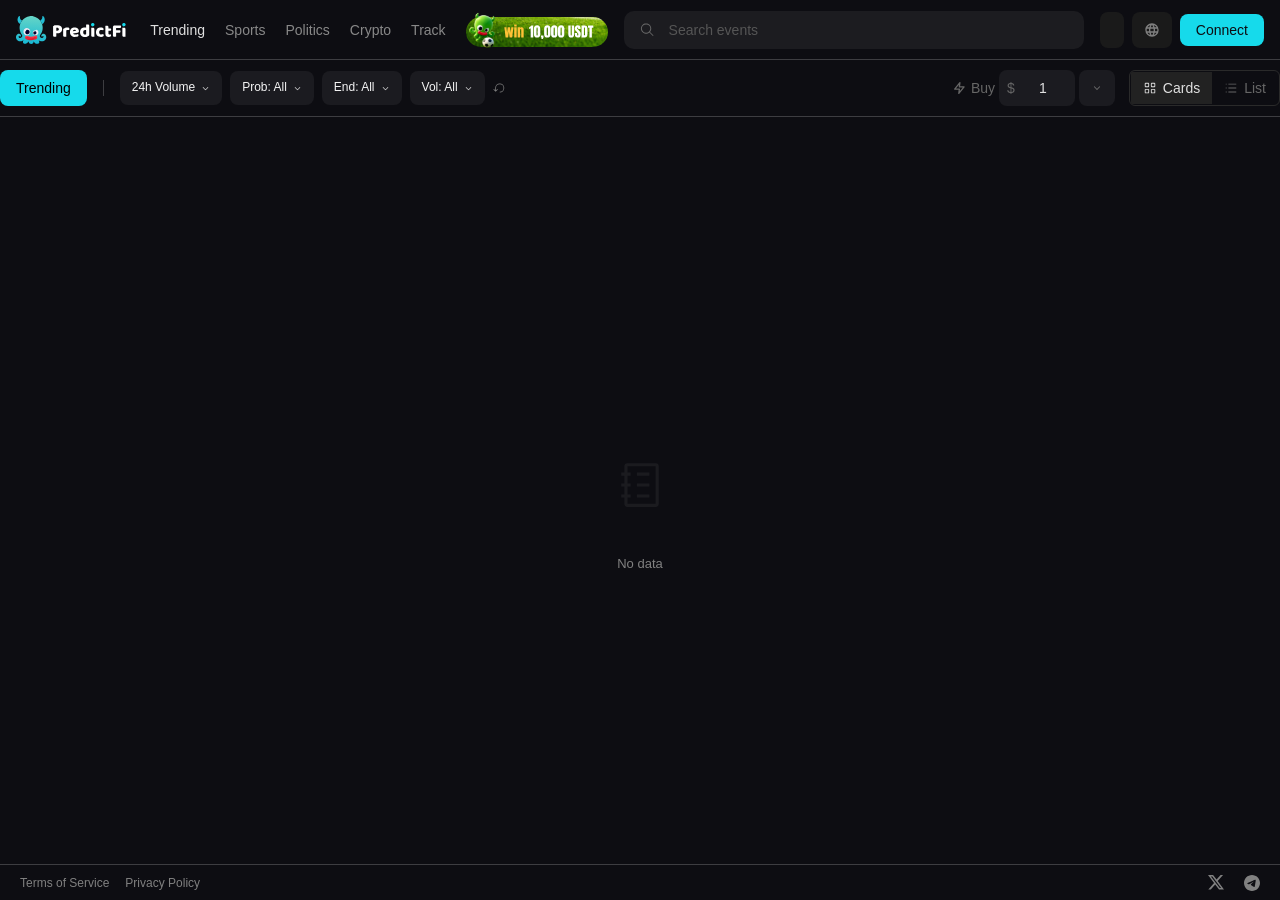
==== commit cfabda54: "deploy 20260720_113423" ====
--- a/200.html
+++ b/200.html
@@ -1 +1 @@
-<!DOCTYPE html><html><head><meta charset="utf-8"><meta name="viewport" content="width=device-width, initial-scale=1"><title>PredictFi</title><link rel="stylesheet" href="/_nuxt/entry.CrUbO048.css" crossorigin><link rel="modulepreload" as="script" crossorigin href="/_nuxt/dnc5nfLg.js"><script type="module" src="/_nuxt/dnc5nfLg.js" crossorigin></script><meta name="description" content="Prediction Market"><script id="unhead:payload" type="application/json">{"title":"PredictFi"}</script></head><body><div id="__nuxt"></div><div id="teleports"></div><script>window.__NUXT__={};window.__NUXT__.config={public:{apiBase:"https://api.predictfi.one",i18n:{baseUrl:"",defaultLocale:"en",rootRedirect:"",redirectStatusCode:302,skipSettingLocaleOnNavigate:false,locales:[{code:"en",name:"English",language:""},{code:"ko",name:"한국어",language:""},{code:"es",name:"Español",language:""},{code:"pt",name:"Português",language:""}],detectBrowserLanguage:{alwaysRedirect:false,cookieCrossOrigin:false,cookieDomain:"",cookieKey:"i18n_lang",cookieSecure:false,fallbackLocale:"en",redirectOn:"root",useCookie:true},experimental:{localeDetector:"",typedPages:true,typedOptionsAndMessages:false,alternateLinkCanonicalQueries:true,devCache:false,cacheLifetime:"",stripMessagesPayload:false,preload:false,strictSeo:false,nitroContextDetection:true,httpCacheDuration:10,compactRoutes:false,prerenderMessages:true},domainLocales:{en:{domain:""},ko:{domain:""},es:{domain:""},pt:{domain:""}}}},app:{baseURL:"/",buildId:"8062c6a1-47f4-4e79-991a-de6ace60bf90",buildAssetsDir:"/_nuxt/",cdnURL:""}}</script><script type="application/json" data-nuxt-data="nuxt-app" data-ssr="false" id="__NUXT_DATA__">[{"prerenderedAt":1,"serverRendered":2},1782986545969,false]</script></body></html>+<!DOCTYPE html><html><head><meta charset="utf-8"><meta name="viewport" content="width=device-width, initial-scale=1"><title>PredictFi</title><link rel="stylesheet" href="/_nuxt/entry.CcVG5JFs.css" crossorigin><link rel="modulepreload" as="script" crossorigin href="/_nuxt/CkfQ_2zm.js"><script type="module" src="/_nuxt/CkfQ_2zm.js" crossorigin></script><link rel="prefetch" as="style" crossorigin href="/_nuxt/default.DzT3SDD6.css"><link rel="prefetch" as="script" crossorigin href="/_nuxt/Di7MqLI0.js"><link rel="prefetch" as="script" crossorigin href="/_nuxt/CejJYjcm.js"><link rel="prefetch" as="script" crossorigin href="/_nuxt/K_ejMTmF.js"><link rel="prefetch" as="script" crossorigin href="/_nuxt/CUfp-ymg.js"><link rel="prefetch" as="script" crossorigin href="/_nuxt/zLpr9ijM.js"><link rel="prefetch" as="script" crossorigin href="/_nuxt/Bty2OD24.js"><meta name="description" content="Prediction Market"><script id="unhead:payload" type="application/json">{"title":"PredictFi"}</script></head><body><div id="__nuxt"></div><div id="teleports"></div><script>window.__NUXT__={};window.__NUXT__.config={public:{apiBase:"https://api.predictfi.one",i18n:{baseUrl:"",defaultLocale:"en",rootRedirect:"",redirectStatusCode:302,skipSettingLocaleOnNavigate:false,locales:[{code:"en",name:"English",language:""},{code:"zh-cn",name:"简体中文",language:""},{code:"zh-tw",name:"繁體中文",language:""},{code:"fr",name:"Français",language:""},{code:"de",name:"Deutsch",language:""},{code:"ko",name:"한국어",language:""},{code:"es",name:"Español",language:""},{code:"pt",name:"Português",language:""}],detectBrowserLanguage:{alwaysRedirect:false,cookieCrossOrigin:false,cookieDomain:"",cookieKey:"i18n_lang",cookieSecure:false,fallbackLocale:"en",redirectOn:"root",useCookie:true},experimental:{localeDetector:"",typedPages:true,typedOptionsAndMessages:false,alternateLinkCanonicalQueries:true,devCache:false,cacheLifetime:"",stripMessagesPayload:false,preload:false,strictSeo:false,nitroContextDetection:true,httpCacheDuration:10,compactRoutes:false,prerenderMessages:true},domainLocales:{en:{domain:""},"zh-cn":{domain:""},"zh-tw":{domain:""},fr:{domain:""},de:{domain:""},ko:{domain:""},es:{domain:""},pt:{domain:""}}}},app:{baseURL:"/",buildId:"c9815839-e3ac-4276-b22c-5a523b2f9d3c",buildAssetsDir:"/_nuxt/",cdnURL:""}}</script><script type="application/json" data-nuxt-data="nuxt-app" data-ssr="false" id="__NUXT_DATA__">[{"prerenderedAt":1,"serverRendered":2},1784518463226,false]</script></body></html>
--- a/_nuxt/entry.CcVG5JFs.css
+++ b/_nuxt/entry.CcVG5JFs.css
@@ -0,0 +1 @@
+@charset "UTF-8";body,html{margin:0;width:100%;line-height:1.15;-webkit-text-size-adjust:100%;font-family:Poppins-regular,DINPro-regular,sans-serif;background:#0d0d12}*{box-sizing:border-box}main{display:block}h1{font-size:2em}h1,h2,h3,h4{margin:0;padding:0}hr{box-sizing:content-box;height:0;overflow:visible}pre{font-family:monospace,monospace;font-size:1em}a{background-color:transparent}abbr[title]{border-bottom:none;text-decoration:underline;-webkit-text-decoration:underline dotted;text-decoration:underline dotted}b,strong{font-weight:bolder}code,kbd,samp{font-family:monospace,monospace;font-size:1em}small{font-size:80%}sub,sup{font-size:75%;line-height:0;position:relative;vertical-align:baseline}sub{bottom:-.25em}sup{top:-.5em}img{border-style:none}button,input,optgroup,select,textarea{font-family:inherit;font-size:100%;line-height:1.15;margin:0}button,input{overflow:visible}button,select{text-transform:none}[type=button],[type=reset],[type=submit],button{-webkit-appearance:button}[type=button]::-moz-focus-inner,[type=reset]::-moz-focus-inner,[type=submit]::-moz-focus-inner,button::-moz-focus-inner{border-style:none;padding:0}[type=button]:-moz-focusring,[type=reset]:-moz-focusring,[type=submit]:-moz-focusring,button:-moz-focusring{outline:1px dotted ButtonText}fieldset{padding:.35em .75em .625em}legend{box-sizing:border-box;color:inherit;display:table;max-width:100%;padding:0;white-space:normal}progress{vertical-align:baseline}textarea{overflow:auto}[type=checkbox],[type=radio]{box-sizing:border-box;padding:0}[type=number]::-webkit-inner-spin-button,[type=number]::-webkit-outer-spin-button{height:auto}[type=search]{-webkit-appearance:textfield;outline-offset:-2px}[type=search]::-webkit-search-decoration{-webkit-appearance:none}::-webkit-file-upload-button{-webkit-appearance:button;font:inherit}details{display:block}summary{display:list-item}[hidden],template{display:none}li,ul{margin:0;padding:0;list-style:none}a,a:active,a:focus,a:visited{color:inherit;text-decoration:none;outline:none}a:hover{text-decoration:none}:root{--el-color-white:#fff;--el-color-black:#000;--el-color-primary-rgb:64,158,255;--el-color-success-rgb:103,194,58;--el-color-warning-rgb:230,162,60;--el-color-danger-rgb:245,108,108;--el-color-error-rgb:245,108,108;--el-color-info-rgb:144,147,153;--el-font-size-extra-large:20px;--el-font-size-large:18px;--el-font-size-medium:16px;--el-font-size-base:14px;--el-font-size-small:13px;--el-font-size-extra-small:12px;--el-font-family:"Helvetica Neue",Helvetica,"PingFang SC","Hiragino Sans GB","Microsoft YaHei","微软雅黑",Arial,sans-serif;--el-font-weight-primary:500;--el-font-line-height-primary:24px;--el-index-normal:1;--el-index-top:1000;--el-index-popper:2000;--el-border-radius-base:4px;--el-border-radius-small:2px;--el-border-radius-round:20px;--el-border-radius-circle:100%;--el-transition-duration:.3s;--el-transition-duration-fast:.2s;--el-transition-function-ease-in-out-bezier:cubic-bezier(.645,.045,.355,1);--el-transition-function-fast-bezier:cubic-bezier(.23,1,.32,1);--el-transition-all:all var(--el-transition-duration) var(--el-transition-function-ease-in-out-bezier);--el-transition-fade:opacity var(--el-transition-duration) var(--el-transition-function-fast-bezier);--el-transition-md-fade:transform var(--el-transition-duration) var(--el-transition-function-fast-bezier),opacity var(--el-transition-duration) var(--el-transition-function-fast-bezier);--el-transition-fade-linear:opacity var(--el-transition-duration-fast) linear;--el-transition-border:border-color var(--el-transition-duration-fast) var(--el-transition-function-ease-in-out-bezier);--el-transition-box-shadow:box-shadow var(--el-transition-duration-fast) var(--el-transition-function-ease-in-out-bezier);--el-transition-color:color var(--el-transition-duration-fast) var(--el-transition-function-ease-in-out-bezier);--el-component-size-large:40px;--el-component-size:32px;--el-component-size-small:24px;--lightningcss-light:initial;--lightningcss-dark: ;color-scheme:light;--el-color-primary:#409eff;--el-color-primary-light-3:#79bbff;--el-color-primary-light-5:#a0cfff;--el-color-primary-light-7:#c6e2ff;--el-color-primary-light-8:#d9ecff;--el-color-primary-light-9:#ecf5ff;--el-color-primary-dark-2:#337ecc;--el-color-success:#67c23a;--el-color-success-light-3:#95d475;--el-color-success-light-5:#b3e19d;--el-color-success-light-7:#d1edc4;--el-color-success-light-8:#e1f3d8;--el-color-success-light-9:#f0f9eb;--el-color-success-dark-2:#529b2e;--el-color-warning:#e6a23c;--el-color-warning-light-3:#eebe77;--el-color-warning-light-5:#f3d19e;--el-color-warning-light-7:#f8e3c5;--el-color-warning-light-8:#faecd8;--el-color-warning-light-9:#fdf6ec;--el-color-warning-dark-2:#b88230;--el-color-danger:#f56c6c;--el-color-danger-light-3:#f89898;--el-color-danger-light-5:#fab6b6;--el-color-danger-light-7:#fcd3d3;--el-color-danger-light-8:#fde2e2;--el-color-danger-light-9:#fef0f0;--el-color-danger-dark-2:#c45656;--el-color-error:#f56c6c;--el-color-error-light-3:#f89898;--el-color-error-light-5:#fab6b6;--el-color-error-light-7:#fcd3d3;--el-color-error-light-8:#fde2e2;--el-color-error-light-9:#fef0f0;--el-color-error-dark-2:#c45656;--el-color-info:#909399;--el-color-info-light-3:#b1b3b8;--el-color-info-light-5:#c8c9cc;--el-color-info-light-7:#dedfe0;--el-color-info-light-8:#e9e9eb;--el-color-info-light-9:#f4f4f5;--el-color-info-dark-2:#73767a;--el-bg-color:#fff;--el-bg-color-page:#f2f3f5;--el-bg-color-overlay:#fff;--el-text-color-primary:#303133;--el-text-color-regular:#606266;--el-text-color-secondary:#909399;--el-text-color-placeholder:#a8abb2;--el-text-color-disabled:#c0c4cc;--el-border-color:#dcdfe6;--el-border-color-light:#e4e7ed;--el-border-color-lighter:#ebeef5;--el-border-color-extra-light:#f2f6fc;--el-border-color-dark:#d4d7de;--el-border-color-darker:#cdd0d6;--el-fill-color:#f0f2f5;--el-fill-color-light:#f5f7fa;--el-fill-color-lighter:#fafafa;--el-fill-color-extra-light:#fafcff;--el-fill-color-dark:#ebedf0;--el-fill-color-darker:#e6e8eb;--el-fill-color-blank:#fff;--el-box-shadow:0px 12px 32px 4px #0000000a,0px 8px 20px #00000014;--el-box-shadow-light:0px 0px 12px #0000001f;--el-box-shadow-lighter:0px 0px 6px #0000001f;--el-box-shadow-dark:0px 16px 48px 16px #00000014,0px 12px 32px #0000001f,0px 8px 16px -8px #00000029;--el-disabled-bg-color:var(--el-fill-color-light);--el-disabled-text-color:var(--el-text-color-placeholder);--el-disabled-border-color:var(--el-border-color-light);--el-overlay-color:#000c;--el-overlay-color-light:#000000b3;--el-overlay-color-lighter:#00000080;--el-mask-color:#ffffffe6;--el-mask-color-extra-light:#ffffff4d;--el-border-width:1px;--el-border-style:solid;--el-border-color-hover:var(--el-text-color-disabled);--el-border:var(--el-border-width) var(--el-border-style) var(--el-border-color);--el-svg-monochrome-grey:var(--el-border-color)}.el-zoom-in-top-enter-active,.el-zoom-in-top-leave-active{opacity:1;transition:var(--el-transition-md-fade);transform-origin:top;transform:scaleY(1)}.el-zoom-in-top-enter-active[data-popper-placement^=top],.el-zoom-in-top-leave-active[data-popper-placement^=top]{transform-origin:bottom}.el-zoom-in-bottom-enter-active,.el-zoom-in-bottom-leave-active{opacity:1;transition:var(--el-transition-md-fade);transform-origin:bottom;transform:scaleY(1)}.el-zoom-in-left-enter-active,.el-zoom-in-left-leave-active{opacity:1;transition:var(--el-transition-md-fade);transform-origin:0 0;transform:scale(1)}.el-icon{--color:inherit;fill:currentColor;width:1em;height:1em;color:var(--color);line-height:1em;font-size:inherit;justify-content:center;align-items:center;display:inline-flex;position:relative}.el-icon svg{width:1em;height:1em}.el-affix--fixed{position:fixed}.el-alert{--el-alert-padding:8px 16px;--el-alert-border-radius-base:var(--el-border-radius-base);--el-alert-title-font-size:14px;--el-alert-title-with-description-font-size:16px;--el-alert-description-font-size:14px;--el-alert-close-font-size:16px;--el-alert-close-customed-font-size:14px;--el-alert-icon-size:16px;--el-alert-icon-large-size:28px;width:100%;padding:var(--el-alert-padding);box-sizing:border-box;border-radius:var(--el-alert-border-radius-base);background-color:var(--el-color-white);opacity:1;transition:opacity var(--el-transition-duration-fast);align-items:center;margin:0;display:flex;position:relative;overflow:hidden}.el-alert.is-light .el-alert__close-btn{color:var(--el-text-color-placeholder)}.el-alert.is-dark :is(.el-alert__close-btn,.el-alert__description){color:var(--el-color-white)}.el-alert.is-center{justify-content:center}.el-alert--primary{--el-alert-bg-color:var(--el-color-primary-light-9)}.el-alert--primary.is-light{background-color:var(--el-alert-bg-color)}.el-alert--primary.is-light,.el-alert--primary.is-light .el-alert__description{color:var(--el-color-primary)}.el-alert--primary.is-dark{background-color:var(--el-color-primary);color:var(--el-color-white)}.el-alert--success{--el-alert-bg-color:var(--el-color-success-light-9)}.el-alert--success.is-light{background-color:var(--el-alert-bg-color)}.el-alert--success.is-light,.el-alert--success.is-light .el-alert__description{color:var(--el-color-success)}.el-alert--success.is-dark{background-color:var(--el-color-success);color:var(--el-color-white)}.el-alert--info{--el-alert-bg-color:var(--el-color-info-light-9)}.el-alert--info.is-light{background-color:var(--el-alert-bg-color)}.el-alert--info.is-light,.el-alert--info.is-light .el-alert__description{color:var(--el-color-info)}.el-alert--info.is-dark{background-color:var(--el-color-info);color:var(--el-color-white)}.el-alert--warning{--el-alert-bg-color:var(--el-color-warning-light-9)}.el-alert--warning.is-light{background-color:var(--el-alert-bg-color)}.el-alert--warning.is-light,.el-alert--warning.is-light .el-alert__description{color:var(--el-color-warning)}.el-alert--warning.is-dark{background-color:var(--el-color-warning);color:var(--el-color-white)}.el-alert--error{--el-alert-bg-color:var(--el-color-error-light-9)}.el-alert--error.is-light{background-color:var(--el-alert-bg-color)}.el-alert--error.is-light,.el-alert--error.is-light .el-alert__description{color:var(--el-color-error)}.el-alert--error.is-dark{background-color:var(--el-color-error);color:var(--el-color-white)}.el-alert__content{flex-direction:column;gap:4px;display:flex}.el-alert .el-alert__icon{font-size:var(--el-alert-icon-size);width:var(--el-alert-icon-size);margin-right:8px}.el-alert .el-alert__icon.is-big{font-size:var(--el-alert-icon-large-size);width:var(--el-alert-icon-large-size);margin-right:12px}.el-alert__title{font-size:var(--el-alert-title-font-size);line-height:24px}.el-alert__title.with-description{font-size:var(--el-alert-title-with-description-font-size)}.el-alert .el-alert__description{font-size:var(--el-alert-description-font-size);margin:0}.el-alert .el-alert__close-btn{font-size:var(--el-alert-close-font-size);opacity:1;cursor:pointer;position:absolute;top:12px;right:16px}.el-alert .el-alert__close-btn.is-customed{font-style:normal;font-size:var(--el-alert-close-customed-font-size);line-height:24px;top:8px}.el-alert-fade-enter-from,.el-alert-fade-leave-active{opacity:0}.el-aside{box-sizing:border-box;width:var(--el-aside-width,300px);flex-shrink:0;overflow:auto}.el-autocomplete{--el-input-text-color:var(--el-text-color-regular);--el-input-border:var(--el-border);--el-input-hover-border:var(--el-border-color-hover);--el-input-focus-border:var(--el-color-primary);--el-input-transparent-border:0 0 0 1px #0000 inset;--el-input-border-color:var(--el-border-color);--el-input-border-radius:var(--el-border-radius-base);--el-input-bg-color:var(--el-fill-color-blank);--el-input-icon-color:var(--el-text-color-placeholder);--el-input-placeholder-color:var(--el-text-color-placeholder);--el-input-hover-border-color:var(--el-border-color-hover);--el-input-clear-hover-color:var(--el-text-color-secondary);--el-input-focus-border-color:var(--el-color-primary);--el-input-width:100%;width:var(--el-input-width);display:inline-block;position:relative}.el-autocomplete__popper.el-popper{background:var(--el-bg-color-overlay);box-shadow:var(--el-box-shadow-light)}.el-autocomplete__popper.el-popper,.el-autocomplete__popper.el-popper .el-popper__arrow:before{border:1px solid var(--el-border-color-light)}.el-autocomplete__popper.el-popper[data-popper-placement^=top] .el-popper__arrow:before{border-top-color:#0000;border-left-color:#0000}.el-autocomplete__popper.el-popper[data-popper-placement^=bottom] .el-popper__arrow:before{border-bottom-color:#0000;border-right-color:#0000}.el-autocomplete__popper.el-popper[data-popper-placement^=left] .el-popper__arrow:before{border-bottom-color:#0000;border-left-color:#0000}.el-autocomplete__popper.el-popper[data-popper-placement^=right] .el-popper__arrow:before{border-top-color:#0000;border-right-color:#0000}.el-autocomplete-suggestion{border-radius:var(--el-border-radius-base);box-sizing:border-box}.el-autocomplete-suggestion__header{border-bottom:1px solid var(--el-border-color-lighter);padding:10px}.el-autocomplete-suggestion__footer{border-top:1px solid var(--el-border-color-lighter);padding:10px}.el-autocomplete-suggestion__wrap{box-sizing:border-box;max-height:280px;padding:10px 0}.el-autocomplete-suggestion__list{margin:0;padding:0}.el-autocomplete-suggestion li{cursor:pointer;color:var(--el-text-color-regular);line-height:34px;font-size:var(--el-font-size-base);text-align:left;text-overflow:ellipsis;white-space:nowrap;margin:0;padding:0 20px;list-style:none;overflow:hidden}.el-autocomplete-suggestion :is(li.highlighted,li:hover){background-color:var(--el-fill-color-light)}.el-autocomplete-suggestion li.divider{border-top:1px solid var(--el-color-black);margin-top:6px}.el-autocomplete-suggestion li.divider:last-child{margin-bottom:-6px}.el-autocomplete-suggestion.is-loading li{cursor:default;height:100px;color:var(--el-text-color-secondary);justify-content:center;align-items:center;font-size:20px;display:flex}.el-autocomplete-suggestion.is-loading li:hover{background-color:var(--el-bg-color-overlay)}.el-avatar{--el-avatar-text-color:var(--el-color-white);--el-avatar-bg-color:var(--el-text-color-disabled);--el-avatar-text-size:14px;--el-avatar-icon-size:18px;--el-avatar-border-radius:var(--el-border-radius-base);--el-avatar-size-large:56px;--el-avatar-size:40px;--el-avatar-size-small:24px;box-sizing:border-box;text-align:center;color:var(--el-avatar-text-color);background:var(--el-avatar-bg-color);width:var(--el-avatar-size);height:var(--el-avatar-size);font-size:var(--el-avatar-text-size);outline:none;justify-content:center;align-items:center;display:inline-flex;overflow:hidden}.el-avatar>img{width:100%;height:100%;display:block}.el-avatar--circle{border-radius:50%}.el-avatar--square{border-radius:var(--el-avatar-border-radius)}.el-avatar--icon{font-size:var(--el-avatar-icon-size)}.el-avatar--small{--el-avatar-size:24px}.el-avatar--large{--el-avatar-size:56px}.el-avatar-group{--el-avatar-group-item-gap:-8px;--el-avatar-group-collapse-item-gap:4px;display:inline-flex}.el-avatar-group .el-avatar{border:1px solid var(--el-border-color-extra-light)}.el-avatar-group .el-avatar:not(:first-child){margin-left:var(--el-avatar-group-item-gap)}.el-avatar-group__collapse-avatars{--el-avatar-group-item-gap:-8px;--el-avatar-group-collapse-item-gap:4px}.el-avatar-group__collapse-avatars .el-avatar:not(:first-child){margin-left:var(--el-avatar-group-collapse-item-gap)}.el-backtop{--el-backtop-bg-color:var(--el-bg-color-overlay);--el-backtop-text-color:var(--el-color-primary);--el-backtop-hover-bg-color:var(--el-border-color-extra-light);background-color:var(--el-backtop-bg-color);width:40px;height:40px;color:var(--el-backtop-text-color);box-shadow:var(--el-box-shadow-lighter);cursor:pointer;z-index:5;border-radius:50%;justify-content:center;align-items:center;font-size:20px;display:flex;position:fixed}.el-backtop:hover{background-color:var(--el-backtop-hover-bg-color)}.el-backtop__icon{font-size:20px}.el-badge{--el-badge-bg-color:var(--el-color-danger);--el-badge-radius:10px;--el-badge-font-size:12px;--el-badge-padding:6px;--el-badge-size:18px;vertical-align:middle;width:fit-content;display:inline-block;position:relative}.el-badge__content{background-color:var(--el-badge-bg-color);border-radius:var(--el-badge-radius);color:var(--el-color-white);font-size:var(--el-badge-font-size);height:var(--el-badge-size);padding:0 var(--el-badge-padding);white-space:nowrap;border:1px solid var(--el-bg-color);justify-content:center;align-items:center;display:inline-flex}.el-badge__content.is-fixed{top:0;right:calc(1px + var(--el-badge-size)/2);z-index:var(--el-index-normal);position:absolute;transform:translateY(-50%)translate(100%)}.el-badge__content.is-fixed.is-dot{right:5px}.el-badge__content.is-dot{border-radius:50%;width:8px;height:8px;padding:0;right:0}.el-badge__content.is-hide-zero{display:none}.el-badge__content--primary{background-color:var(--el-color-primary)}.el-badge__content--success{background-color:var(--el-color-success)}.el-badge__content--warning{background-color:var(--el-color-warning)}.el-badge__content--info{background-color:var(--el-color-info)}.el-badge__content--danger{background-color:var(--el-color-danger)}.el-breadcrumb__separator{color:var(--el-text-color-placeholder);margin:0 9px;font-weight:700}.el-breadcrumb__separator.el-icon{margin:0 6px;font-weight:400}.el-breadcrumb__separator.el-icon svg{vertical-align:middle}.el-breadcrumb__item{float:left;align-items:center;display:inline-flex}.el-breadcrumb__inner{color:var(--el-text-color-regular)}.el-breadcrumb__inner a,.el-breadcrumb__inner.is-link{transition:var(--el-transition-color);color:var(--el-text-color-primary);font-weight:700;text-decoration:none}.el-breadcrumb__inner a:hover,.el-breadcrumb__inner.is-link:hover{color:var(--el-color-primary);cursor:pointer}.el-breadcrumb__item:last-child .el-breadcrumb__inner,.el-breadcrumb__item:last-child .el-breadcrumb__inner a,.el-breadcrumb__item:last-child .el-breadcrumb__inner a:hover,.el-breadcrumb__item:last-child .el-breadcrumb__inner:hover{color:var(--el-text-color-regular);cursor:text;font-weight:400}.el-breadcrumb__item:last-child .el-breadcrumb__separator{display:none}.el-breadcrumb{font-size:14px;line-height:1}.el-breadcrumb:after,.el-breadcrumb:before{content:"";display:table}.el-breadcrumb:after{clear:both}.el-button-group>.el-button+.el-button{margin-left:0}.el-button-group>.el-button:first-child:last-child{border-top-right-radius:var(--el-border-radius-base);border-bottom-right-radius:var(--el-border-radius-base);border-top-left-radius:var(--el-border-radius-base);border-bottom-left-radius:var(--el-border-radius-base)}.el-button-group>.el-button:first-child:last-child.is-round{border-radius:var(--el-border-radius-round)}.el-button-group>.el-button:first-child:last-child.is-circle{border-radius:50%}.el-button-group>.el-button:not(:first-child):not(:last-child){border-radius:0}.el-button-group>:is(.el-button.is-active,.el-button:active,.el-button:focus,.el-button:hover){z-index:1}.el-button-group--horizontal{vertical-align:middle;display:inline-block}.el-button-group--horizontal:after,.el-button-group--horizontal:before{content:"";display:table}.el-button-group--horizontal:after{clear:both}.el-button-group--horizontal>.el-button{float:left;position:relative}.el-button-group--horizontal>.el-button:first-child{border-top-right-radius:0;border-bottom-right-radius:0}.el-button-group--horizontal>.el-button:last-child{border-top-left-radius:0;border-bottom-left-radius:0}.el-button-group--horizontal>.el-button:not(:last-child){margin-right:-1px}.el-button-group--horizontal .el-button--primary:first-child{border-right-color:var(--el-button-divide-border-color)}.el-button-group--horizontal .el-button--primary:last-child{border-left-color:var(--el-button-divide-border-color)}.el-button-group--horizontal .el-button--primary:not(:first-child):not(:last-child){border-left-color:var(--el-button-divide-border-color);border-right-color:var(--el-button-divide-border-color)}.el-button-group--horizontal .el-button--success:first-child{border-right-color:var(--el-button-divide-border-color)}.el-button-group--horizontal .el-button--success:last-child{border-left-color:var(--el-button-divide-border-color)}.el-button-group--horizontal .el-button--success:not(:first-child):not(:last-child){border-left-color:var(--el-button-divide-border-color);border-right-color:var(--el-button-divide-border-color)}.el-button-group--horizontal .el-button--warning:first-child{border-right-color:var(--el-button-divide-border-color)}.el-button-group--horizontal .el-button--warning:last-child{border-left-color:var(--el-button-divide-border-color)}.el-button-group--horizontal .el-button--warning:not(:first-child):not(:last-child){border-left-color:var(--el-button-divide-border-color);border-right-color:var(--el-button-divide-border-color)}.el-button-group--horizontal .el-button--danger:first-child{border-right-color:var(--el-button-divide-border-color)}.el-button-group--horizontal .el-button--danger:last-child{border-left-color:var(--el-button-divide-border-color)}.el-button-group--horizontal .el-button--danger:not(:first-child):not(:last-child){border-left-color:var(--el-button-divide-border-color);border-right-color:var(--el-button-divide-border-color)}.el-button-group--horizontal .el-button--info:first-child{border-right-color:var(--el-button-divide-border-color)}.el-button-group--horizontal .el-button--info:last-child{border-left-color:var(--el-button-divide-border-color)}.el-button-group--horizontal .el-button--info:not(:first-child):not(:last-child){border-left-color:var(--el-button-divide-border-color);border-right-color:var(--el-button-divide-border-color)}.el-button-group--horizontal>.el-dropdown>.el-button{border-left-color:var(--el-button-divide-border-color);border-top-left-radius:0;border-bottom-left-radius:0}.el-button-group--vertical{flex-direction:column;align-items:stretch;display:inline-flex}.el-button-group--vertical>.el-button{margin-top:-1px}.el-button-group--vertical>.el-button:first-child{border-bottom-right-radius:0;border-bottom-left-radius:0}.el-button-group--vertical>.el-button:last-child{border-top-left-radius:0;border-top-right-radius:0}.el-button-group--vertical>.el-dropdown{margin-top:-1px}.el-button-group--vertical>.el-dropdown>.el-button{border-left-color:var(--el-button-divide-border-color);border-top-left-radius:0;border-top-right-radius:0}.el-button-group--vertical .el-button--primary:first-child{border-bottom-color:var(--el-button-divide-border-color)}.el-button-group--vertical .el-button--primary:last-child{border-top-color:var(--el-button-divide-border-color)}.el-button-group--vertical .el-button--primary:not(:first-child):not(:last-child){border-top-color:var(--el-button-divide-border-color);border-bottom-color:var(--el-button-divide-border-color)}.el-button-group--vertical .el-button--success:first-child{border-bottom-color:var(--el-button-divide-border-color)}.el-button-group--vertical .el-button--success:last-child{border-top-color:var(--el-button-divide-border-color)}.el-button-group--vertical .el-button--success:not(:first-child):not(:last-child){border-top-color:var(--el-button-divide-border-color);border-bottom-color:var(--el-button-divide-border-color)}.el-button-group--vertical .el-button--warning:first-child{border-bottom-color:var(--el-button-divide-border-color)}.el-button-group--vertical .el-button--warning:last-child{border-top-color:var(--el-button-divide-border-color)}.el-button-group--vertical .el-button--warning:not(:first-child):not(:last-child){border-top-color:var(--el-button-divide-border-color);border-bottom-color:var(--el-button-divide-border-color)}.el-button-group--vertical .el-button--danger:first-child{border-bottom-color:var(--el-button-divide-border-color)}.el-button-group--vertical .el-button--danger:last-child{border-top-color:var(--el-button-divide-border-color)}.el-button-group--vertical .el-button--danger:not(:first-child):not(:last-child){border-top-color:var(--el-button-divide-border-color);border-bottom-color:var(--el-button-divide-border-color)}.el-button-group--vertical .el-button--info:first-child{border-bottom-color:var(--el-button-divide-border-color)}.el-button-group--vertical .el-button--info:last-child{border-top-color:var(--el-button-divide-border-color)}.el-button-group--vertical .el-button--info:not(:first-child):not(:last-child){border-top-color:var(--el-button-divide-border-color);border-bottom-color:var(--el-button-divide-border-color)}.el-button{--el-button-font-weight:var(--el-font-weight-primary);--el-button-border-color:var(--el-border-color);--el-button-bg-color:var(--el-fill-color-blank);--el-button-text-color:var(--el-text-color-regular);--el-button-disabled-text-color:var(--el-disabled-text-color);--el-button-disabled-bg-color:var(--el-fill-color-blank);--el-button-disabled-border-color:var(--el-border-color-light);--el-button-divide-border-color:#ffffff80;--el-button-hover-text-color:var(--el-color-primary);--el-button-hover-bg-color:var(--el-color-primary-light-9);--el-button-hover-border-color:var(--el-color-primary-light-7);--el-button-active-text-color:var(--el-button-hover-text-color);--el-button-active-border-color:var(--el-color-primary);--el-button-active-bg-color:var(--el-button-hover-bg-color);--el-button-outline-color:var(--el-color-primary-light-5);--el-button-hover-link-text-color:var(--el-text-color-secondary);--el-button-active-color:var(--el-text-color-primary);white-space:nowrap;cursor:pointer;height:32px;color:var(--el-button-text-color);text-align:center;box-sizing:border-box;line-height:1;font-weight:var(--el-button-font-weight);-webkit-user-select:none;user-select:none;vertical-align:middle;-webkit-appearance:none;background-color:var(--el-button-bg-color);border:var(--el-border);border-color:var(--el-button-border-color);outline:none;justify-content:center;align-items:center;transition:all .1s;display:inline-flex}.el-button:hover{color:var(--el-button-hover-text-color);border-color:var(--el-button-hover-border-color);background-color:var(--el-button-hover-bg-color);outline:none}.el-button:active{color:var(--el-button-active-text-color);border-color:var(--el-button-active-border-color);background-color:var(--el-button-active-bg-color);outline:none}.el-button:focus-visible{outline:2px solid var(--el-button-outline-color);outline-offset:1px;transition:outline-offset,outline}.el-button>span{align-items:center;display:inline-flex}.el-button+.el-button{margin-left:12px}.el-button{font-size:var(--el-font-size-base);border-radius:var(--el-border-radius-base)}.el-button,.el-button.is-round{padding:8px 15px}.el-button::-moz-focus-inner{border:0}.el-button [class*=el-icon]+span{margin-left:6px}.el-button [class*=el-icon] svg{vertical-align:bottom}.el-button.is-plain{--el-button-hover-text-color:var(--el-color-primary);--el-button-hover-bg-color:var(--el-fill-color-blank);--el-button-hover-border-color:var(--el-color-primary)}.el-button.is-active{color:var(--el-button-active-text-color);border-color:var(--el-button-active-border-color);background-color:var(--el-button-active-bg-color);outline:none}.el-button.is-disabled,.el-button.is-disabled:hover{color:var(--el-button-disabled-text-color);cursor:not-allowed;background-image:none;background-color:var(--el-button-disabled-bg-color);border-color:var(--el-button-disabled-border-color)}.el-button.is-loading{pointer-events:none;position:relative}.el-button.is-loading:before{z-index:1;pointer-events:none;content:"";border-radius:inherit;background-color:var(--el-mask-color-extra-light);position:absolute;inset:-1px}.el-button.is-round{border-radius:var(--el-border-radius-round)}.el-button.is-dashed{--el-button-hover-text-color:var(--el-color-primary);--el-button-hover-bg-color:var(--el-fill-color-blank);--el-button-hover-border-color:var(--el-color-primary);border-style:dashed}.el-button.is-circle{border-radius:50%;width:32px;padding:8px}.el-button.is-text{color:var(--el-button-text-color);background-color:#0000;border:0 solid #0000}.el-button.is-text.is-disabled{color:var(--el-button-disabled-text-color);background-color:#0000!important}.el-button.is-text:not(.is-disabled):hover{background-color:var(--el-fill-color-light)}.el-button.is-text:not(.is-disabled):focus-visible{outline:2px solid var(--el-button-outline-color);outline-offset:1px;transition:outline-offset,outline}.el-button.is-text:not(.is-disabled):active{background-color:var(--el-fill-color)}.el-button.is-text:not(.is-disabled).is-has-bg{background-color:var(--el-fill-color-light)}.el-button.is-text:not(.is-disabled).is-has-bg:hover{background-color:var(--el-fill-color)}.el-button.is-text:not(.is-disabled).is-has-bg:active{background-color:var(--el-fill-color-dark)}.el-button__text--expand{letter-spacing:.3em;margin-right:-.3em}.el-button.is-link{color:var(--el-button-text-color);background:0 0;border-color:#0000;height:auto;padding:2px}.el-button.is-link:hover{color:var(--el-button-hover-link-text-color)}.el-button.is-link.is-disabled{color:var(--el-button-disabled-text-color);background-color:#0000!important;border-color:#0000!important}.el-button.is-link:not(.is-disabled):hover{background-color:#0000;border-color:#0000}.el-button.is-link:not(.is-disabled):active{color:var(--el-button-active-color);background-color:#0000;border-color:#0000}.el-button--text{color:var(--el-color-primary);background:0 0;border-color:#0000;padding-left:0;padding-right:0}.el-button--text.is-disabled{color:var(--el-button-disabled-text-color);background-color:#0000!important;border-color:#0000!important}.el-button--text:not(.is-disabled):hover{color:var(--el-color-primary-light-3);background-color:#0000;border-color:#0000}.el-button--text:not(.is-disabled):active{color:var(--el-color-primary-dark-2);background-color:#0000;border-color:#0000}.el-button__link--expand{letter-spacing:.3em;margin-right:-.3em}.el-button--primary{--el-button-text-color:var(--el-color-white);--el-button-bg-color:var(--el-color-primary);--el-button-border-color:var(--el-color-primary);--el-button-outline-color:var(--el-color-primary-light-5);--el-button-active-color:var(--el-color-primary-dark-2);--el-button-hover-text-color:var(--el-color-white);--el-button-hover-link-text-color:var(--el-color-primary-light-5);--el-button-hover-bg-color:var(--el-color-primary-light-3);--el-button-hover-border-color:var(--el-color-primary-light-3);--el-button-active-bg-color:var(--el-color-primary-dark-2);--el-button-active-border-color:var(--el-color-primary-dark-2);--el-button-disabled-text-color:var(--el-color-white);--el-button-disabled-bg-color:var(--el-color-primary-light-5);--el-button-disabled-border-color:var(--el-color-primary-light-5)}.el-button--primary.is-link,.el-button--primary.is-plain,.el-button--primary.is-text{--el-button-text-color:var(--el-color-primary);--el-button-bg-color:var(--el-color-primary-light-9);--el-button-border-color:var(--el-color-primary-light-5);--el-button-hover-text-color:var(--el-color-white);--el-button-hover-bg-color:var(--el-color-primary);--el-button-hover-border-color:var(--el-color-primary);--el-button-active-text-color:var(--el-color-white)}.el-button--primary.is-link.is-disabled,.el-button--primary.is-link.is-disabled:active,.el-button--primary.is-link.is-disabled:focus,.el-button--primary.is-link.is-disabled:hover,.el-button--primary.is-plain.is-disabled,.el-button--primary.is-plain.is-disabled:active,.el-button--primary.is-plain.is-disabled:focus,.el-button--primary.is-plain.is-disabled:hover,.el-button--primary.is-text.is-disabled,.el-button--primary.is-text.is-disabled:active,.el-button--primary.is-text.is-disabled:focus,.el-button--primary.is-text.is-disabled:hover{color:var(--el-color-primary-light-5);background-color:var(--el-color-primary-light-9);border-color:var(--el-color-primary-light-8)}.el-button--primary.is-dashed{--el-button-text-color:var(--el-color-primary);--el-button-bg-color:var(--el-color-primary-light-9);--el-button-border-color:var(--el-color-primary-light-5);--el-button-hover-text-color:var(--el-color-primary);--el-button-hover-bg-color:var(--el-color-primary-light-9);--el-button-hover-border-color:var(--el-color-primary-light-3);--el-button-active-text-color:var(--el-color-primary-dark-2);--el-button-active-bg-color:var(--el-color-primary-light-9);--el-button-active-border-color:var(--el-color-primary-dark-2)}.el-button--primary.is-dashed.is-disabled,.el-button--primary.is-dashed.is-disabled:active,.el-button--primary.is-dashed.is-disabled:focus,.el-button--primary.is-dashed.is-disabled:hover{color:var(--el-color-primary-light-5);background-color:var(--el-color-primary-light-9);border-color:var(--el-color-primary-light-8)}.el-button--success{--el-button-text-color:var(--el-color-white);--el-button-bg-color:var(--el-color-success);--el-button-border-color:var(--el-color-success);--el-button-outline-color:var(--el-color-success-light-5);--el-button-active-color:var(--el-color-success-dark-2);--el-button-hover-text-color:var(--el-color-white);--el-button-hover-link-text-color:var(--el-color-success-light-5);--el-button-hover-bg-color:var(--el-color-success-light-3);--el-button-hover-border-color:var(--el-color-success-light-3);--el-button-active-bg-color:var(--el-color-success-dark-2);--el-button-active-border-color:var(--el-color-success-dark-2);--el-button-disabled-text-color:var(--el-color-white);--el-button-disabled-bg-color:var(--el-color-success-light-5);--el-button-disabled-border-color:var(--el-color-success-light-5)}.el-button--success.is-link,.el-button--success.is-plain,.el-button--success.is-text{--el-button-text-color:var(--el-color-success);--el-button-bg-color:var(--el-color-success-light-9);--el-button-border-color:var(--el-color-success-light-5);--el-button-hover-text-color:var(--el-color-white);--el-button-hover-bg-color:var(--el-color-success);--el-button-hover-border-color:var(--el-color-success);--el-button-active-text-color:var(--el-color-white)}.el-button--success.is-link.is-disabled,.el-button--success.is-link.is-disabled:active,.el-button--success.is-link.is-disabled:focus,.el-button--success.is-link.is-disabled:hover,.el-button--success.is-plain.is-disabled,.el-button--success.is-plain.is-disabled:active,.el-button--success.is-plain.is-disabled:focus,.el-button--success.is-plain.is-disabled:hover,.el-button--success.is-text.is-disabled,.el-button--success.is-text.is-disabled:active,.el-button--success.is-text.is-disabled:focus,.el-button--success.is-text.is-disabled:hover{color:var(--el-color-success-light-5);background-color:var(--el-color-success-light-9);border-color:var(--el-color-success-light-8)}.el-button--success.is-dashed{--el-button-text-color:var(--el-color-success);--el-button-bg-color:var(--el-color-success-light-9);--el-button-border-color:var(--el-color-success-light-5);--el-button-hover-text-color:var(--el-color-success);--el-button-hover-bg-color:var(--el-color-success-light-9);--el-button-hover-border-color:var(--el-color-success-light-3);--el-button-active-text-color:var(--el-color-success-dark-2);--el-button-active-bg-color:var(--el-color-success-light-9);--el-button-active-border-color:var(--el-color-success-dark-2)}.el-button--success.is-dashed.is-disabled,.el-button--success.is-dashed.is-disabled:active,.el-button--success.is-dashed.is-disabled:focus,.el-button--success.is-dashed.is-disabled:hover{color:var(--el-color-success-light-5);background-color:var(--el-color-success-light-9);border-color:var(--el-color-success-light-8)}.el-button--warning{--el-button-text-color:var(--el-color-white);--el-button-bg-color:var(--el-color-warning);--el-button-border-color:var(--el-color-warning);--el-button-outline-color:var(--el-color-warning-light-5);--el-button-active-color:var(--el-color-warning-dark-2);--el-button-hover-text-color:var(--el-color-white);--el-button-hover-link-text-color:var(--el-color-warning-light-5);--el-button-hover-bg-color:var(--el-color-warning-light-3);--el-button-hover-border-color:var(--el-color-warning-light-3);--el-button-active-bg-color:var(--el-color-warning-dark-2);--el-button-active-border-color:var(--el-color-warning-dark-2);--el-button-disabled-text-color:var(--el-color-white);--el-button-disabled-bg-color:var(--el-color-warning-light-5);--el-button-disabled-border-color:var(--el-color-warning-light-5)}.el-button--warning.is-link,.el-button--warning.is-plain,.el-button--warning.is-text{--el-button-text-color:var(--el-color-warning);--el-button-bg-color:var(--el-color-warning-light-9);--el-button-border-color:var(--el-color-warning-light-5);--el-button-hover-text-color:var(--el-color-white);--el-button-hover-bg-color:var(--el-color-warning);--el-button-hover-border-color:var(--el-color-warning);--el-button-active-text-color:var(--el-color-white)}.el-button--warning.is-link.is-disabled,.el-button--warning.is-link.is-disabled:active,.el-button--warning.is-link.is-disabled:focus,.el-button--warning.is-link.is-disabled:hover,.el-button--warning.is-plain.is-disabled,.el-button--warning.is-plain.is-disabled:active,.el-button--warning.is-plain.is-disabled:focus,.el-button--warning.is-plain.is-disabled:hover,.el-button--warning.is-text.is-disabled,.el-button--warning.is-text.is-disabled:active,.el-button--warning.is-text.is-disabled:focus,.el-button--warning.is-text.is-disabled:hover{color:var(--el-color-warning-light-5);background-color:var(--el-color-warning-light-9);border-color:var(--el-color-warning-light-8)}.el-button--warning.is-dashed{--el-button-text-color:var(--el-color-warning);--el-button-bg-color:var(--el-color-warning-light-9);--el-button-border-color:var(--el-color-warning-light-5);--el-button-hover-text-color:var(--el-color-warning);--el-button-hover-bg-color:var(--el-color-warning-light-9);--el-button-hover-border-color:var(--el-color-warning-light-3);--el-button-active-text-color:var(--el-color-warning-dark-2);--el-button-active-bg-color:var(--el-color-warning-light-9);--el-button-active-border-color:var(--el-color-warning-dark-2)}.el-button--warning.is-dashed.is-disabled,.el-button--warning.is-dashed.is-disabled:active,.el-button--warning.is-dashed.is-disabled:focus,.el-button--warning.is-dashed.is-disabled:hover{color:var(--el-color-warning-light-5);background-color:var(--el-color-warning-light-9);border-color:var(--el-color-warning-light-8)}.el-button--danger{--el-button-text-color:var(--el-color-white);--el-button-bg-color:var(--el-color-danger);--el-button-border-color:var(--el-color-danger);--el-button-outline-color:var(--el-color-danger-light-5);--el-button-active-color:var(--el-color-danger-dark-2);--el-button-hover-text-color:var(--el-color-white);--el-button-hover-link-text-color:var(--el-color-danger-light-5);--el-button-hover-bg-color:var(--el-color-danger-light-3);--el-button-hover-border-color:var(--el-color-danger-light-3);--el-button-active-bg-color:var(--el-color-danger-dark-2);--el-button-active-border-color:var(--el-color-danger-dark-2);--el-button-disabled-text-color:var(--el-color-white);--el-button-disabled-bg-color:var(--el-color-danger-light-5);--el-button-disabled-border-color:var(--el-color-danger-light-5)}.el-button--danger.is-link,.el-button--danger.is-plain,.el-button--danger.is-text{--el-button-text-color:var(--el-color-danger);--el-button-bg-color:var(--el-color-danger-light-9);--el-button-border-color:var(--el-color-danger-light-5);--el-button-hover-text-color:var(--el-color-white);--el-button-hover-bg-color:var(--el-color-danger);--el-button-hover-border-color:var(--el-color-danger);--el-button-active-text-color:var(--el-color-white)}.el-button--danger.is-link.is-disabled,.el-button--danger.is-link.is-disabled:active,.el-button--danger.is-link.is-disabled:focus,.el-button--danger.is-link.is-disabled:hover,.el-button--danger.is-plain.is-disabled,.el-button--danger.is-plain.is-disabled:active,.el-button--danger.is-plain.is-disabled:focus,.el-button--danger.is-plain.is-disabled:hover,.el-button--danger.is-text.is-disabled,.el-button--danger.is-text.is-disabled:active,.el-button--danger.is-text.is-disabled:focus,.el-button--danger.is-text.is-disabled:hover{color:var(--el-color-danger-light-5);background-color:var(--el-color-danger-light-9);border-color:var(--el-color-danger-light-8)}.el-button--danger.is-dashed{--el-button-text-color:var(--el-color-danger);--el-button-bg-color:var(--el-color-danger-light-9);--el-button-border-color:var(--el-color-danger-light-5);--el-button-hover-text-color:var(--el-color-danger);--el-button-hover-bg-color:var(--el-color-danger-light-9);--el-button-hover-border-color:var(--el-color-danger-light-3);--el-button-active-text-color:var(--el-color-danger-dark-2);--el-button-active-bg-color:var(--el-color-danger-light-9);--el-button-active-border-color:var(--el-color-danger-dark-2)}.el-button--danger.is-dashed.is-disabled,.el-button--danger.is-dashed.is-disabled:active,.el-button--danger.is-dashed.is-disabled:focus,.el-button--danger.is-dashed.is-disabled:hover{color:var(--el-color-danger-light-5);background-color:var(--el-color-danger-light-9);border-color:var(--el-color-danger-light-8)}.el-button--info{--el-button-text-color:var(--el-color-white);--el-button-bg-color:var(--el-color-info);--el-button-border-color:var(--el-color-info);--el-button-outline-color:var(--el-color-info-light-5);--el-button-active-color:var(--el-color-info-dark-2);--el-button-hover-text-color:var(--el-color-white);--el-button-hover-link-text-color:var(--el-color-info-light-5);--el-button-hover-bg-color:var(--el-color-info-light-3);--el-button-hover-border-color:var(--el-color-info-light-3);--el-button-active-bg-color:var(--el-color-info-dark-2);--el-button-active-border-color:var(--el-color-info-dark-2);--el-button-disabled-text-color:var(--el-color-white);--el-button-disabled-bg-color:var(--el-color-info-light-5);--el-button-disabled-border-color:var(--el-color-info-light-5)}.el-button--info.is-link,.el-button--info.is-plain,.el-button--info.is-text{--el-button-text-color:var(--el-color-info);--el-button-bg-color:var(--el-color-info-light-9);--el-button-border-color:var(--el-color-info-light-5);--el-button-hover-text-color:var(--el-color-white);--el-button-hover-bg-color:var(--el-color-info);--el-button-hover-border-color:var(--el-color-info);--el-button-active-text-color:var(--el-color-white)}.el-button--info.is-link.is-disabled,.el-button--info.is-link.is-disabled:active,.el-button--info.is-link.is-disabled:focus,.el-button--info.is-link.is-disabled:hover,.el-button--info.is-plain.is-disabled,.el-button--info.is-plain.is-disabled:active,.el-button--info.is-plain.is-disabled:focus,.el-button--info.is-plain.is-disabled:hover,.el-button--info.is-text.is-disabled,.el-button--info.is-text.is-disabled:active,.el-button--info.is-text.is-disabled:focus,.el-button--info.is-text.is-disabled:hover{color:var(--el-color-info-light-5);background-color:var(--el-color-info-light-9);border-color:var(--el-color-info-light-8)}.el-button--info.is-dashed{--el-button-text-color:var(--el-color-info);--el-button-bg-color:var(--el-color-info-light-9);--el-button-border-color:var(--el-color-info-light-5);--el-button-hover-text-color:var(--el-color-info);--el-button-hover-bg-color:var(--el-color-info-light-9);--el-button-hover-border-color:var(--el-color-info-light-3);--el-button-active-text-color:var(--el-color-info-dark-2);--el-button-active-bg-color:var(--el-color-info-light-9);--el-button-active-border-color:var(--el-color-info-dark-2)}.el-button--info.is-dashed.is-disabled,.el-button--info.is-dashed.is-disabled:active,.el-button--info.is-dashed.is-disabled:focus,.el-button--info.is-dashed.is-disabled:hover{color:var(--el-color-info-light-5);background-color:var(--el-color-info-light-9);border-color:var(--el-color-info-light-8)}.el-button--large{--el-button-size:40px;height:var(--el-button-size)}.el-button--large [class*=el-icon]+span{margin-left:8px}.el-button--large{font-size:var(--el-font-size-base);border-radius:var(--el-border-radius-base);padding:12px 19px}.el-button--large.is-round{padding:12px 19px}.el-button--large.is-circle{width:var(--el-button-size);padding:12px}.el-button--small{--el-button-size:24px;height:var(--el-button-size)}.el-button--small [class*=el-icon]+span{margin-left:4px}.el-button--small{border-radius:calc(var(--el-border-radius-base) - 1px);padding:5px 11px;font-size:12px}.el-button--small.is-round{padding:5px 11px}.el-button--small.is-circle{width:var(--el-button-size);padding:5px}.el-calendar{--el-calendar-border:var(--el-table-border,1px solid var(--el-border-color-lighter));--el-calendar-header-border-bottom:var(--el-calendar-border);--el-calendar-selected-bg-color:var(--el-color-primary-light-9);--el-calendar-cell-width:85px;background-color:var(--el-fill-color-blank)}.el-calendar__header{border-bottom:var(--el-calendar-header-border-bottom);justify-content:space-between;padding:12px 20px;display:flex}.el-calendar__title{color:var(--el-text-color);align-self:center}.el-calendar__body{padding:12px 20px 35px}.el-calendar__select-controller .el-select{margin-right:8px}.el-calendar__select-controller .el-calendar-select__year{width:120px}.el-calendar__select-controller .el-calendar-select__month{width:60px}.el-calendar-table{table-layout:fixed;width:100%}.el-calendar-table thead th{color:var(--el-text-color-regular);padding:12px 0;font-weight:400}.el-calendar-table:not(.is-range) :is(td.next,td.prev){color:var(--el-text-color-placeholder)}.el-calendar-table td{border-bottom:var(--el-calendar-border);border-right:var(--el-calendar-border);vertical-align:top;transition:background-color var(--el-transition-duration-fast) ease}.el-calendar-table td.is-selected{background-color:var(--el-calendar-selected-bg-color)}.el-calendar-table td.is-today{color:var(--el-color-primary)}.el-calendar-table tr:first-child td{border-top:var(--el-calendar-border)}.el-calendar-table tr td:first-child{border-left:var(--el-calendar-border)}.el-calendar-table tr.el-calendar-table__row--hide-border td{border-top:none}.el-calendar-table .el-calendar-day{box-sizing:border-box;height:var(--el-calendar-cell-width);padding:8px}.el-calendar-table .el-calendar-day:hover{cursor:pointer;background-color:var(--el-calendar-selected-bg-color)}.el-card{--el-card-border-color:var(--el-border-color-light);--el-card-border-radius:4px;--el-card-padding:20px;--el-card-bg-color:var(--el-fill-color-blank);border-radius:var(--el-card-border-radius);border:1px solid var(--el-card-border-color);background-color:var(--el-card-bg-color);color:var(--el-text-color-primary);transition:var(--el-transition-duration);flex-direction:column;display:flex;overflow:hidden}.el-card.is-always-shadow,.el-card.is-hover-shadow:focus,.el-card.is-hover-shadow:hover{box-shadow:var(--el-box-shadow-light)}.el-card__header{padding:calc(var(--el-card-padding) - 2px) var(--el-card-padding);border-bottom:1px solid var(--el-card-border-color);box-sizing:border-box}.el-card__body{padding:var(--el-card-padding);flex-grow:1;overflow:auto}.el-card__footer{padding:calc(var(--el-card-padding) - 2px) var(--el-card-padding);border-top:1px solid var(--el-card-border-color);box-sizing:border-box}.el-carousel__item{width:100%;height:100%;display:inline-block;position:absolute;top:0;left:0;overflow:hidden}.el-carousel__item,.el-carousel__item.is-active{z-index:calc(var(--el-index-normal) - 1)}.el-carousel__item--card,.el-carousel__item.is-animating{transition:transform .4s ease-in-out}.el-carousel__item--card{width:50%}.el-carousel__item--card.is-in-stage{cursor:pointer;z-index:var(--el-index-normal)}:is(.el-carousel__item--card.is-in-stage.is-hover,.el-carousel__item--card.is-in-stage:hover) .el-carousel__mask{opacity:.12}.el-carousel__item--card.is-active{z-index:calc(var(--el-index-normal) + 1)}.el-carousel__item--card-vertical{width:100%;height:50%}.el-carousel__mask{background-color:var(--el-color-white);opacity:.24;width:100%;height:100%;transition:var(--el-transition-duration-fast);position:absolute;top:0;left:0}.el-carousel{--el-carousel-arrow-font-size:12px;--el-carousel-arrow-size:36px;--el-carousel-arrow-background:#1f2d3d1c;--el-carousel-arrow-hover-background:#1f2d3d3b;--el-carousel-indicator-width:30px;--el-carousel-indicator-height:2px;--el-carousel-indicator-padding-horizontal:4px;--el-carousel-indicator-padding-vertical:12px;--el-carousel-indicator-out-color:var(--el-border-color-hover);position:relative}.el-carousel--horizontal,.el-carousel--vertical{overflow:hidden}.el-carousel.is-vertical-outside{flex-direction:row;align-items:center;display:flex}.el-carousel.is-vertical-outside .el-carousel__container{flex:1}.el-carousel__container{height:300px;position:relative}.el-carousel__arrow{height:var(--el-carousel-arrow-size);width:var(--el-carousel-arrow-size);cursor:pointer;transition:var(--el-transition-duration);background-color:var(--el-carousel-arrow-background);color:#fff;z-index:10;text-align:center;font-size:var(--el-carousel-arrow-font-size);border:none;border-radius:50%;outline:none;justify-content:center;align-items:center;margin:0;padding:0;display:inline-flex;position:absolute;top:50%;transform:translateY(-50%)}.el-carousel__arrow--left{left:16px}.el-carousel__arrow--right{right:16px}.el-carousel__arrow:hover{background-color:var(--el-carousel-arrow-hover-background)}.el-carousel__arrow i{cursor:pointer}.el-carousel__indicators{z-index:calc(var(--el-index-normal) + 1);margin:0;padding:0;list-style:none;position:absolute}.el-carousel__indicators--horizontal{bottom:0;left:50%;transform:translate(-50%)}.el-carousel__indicators--vertical{top:50%;right:0;transform:translateY(-50%)}.el-carousel__indicators--outside{text-align:center;position:static;transform:none}.el-carousel__indicators--outside .el-carousel__indicator:hover button{opacity:.64}.el-carousel__indicators--outside button{background-color:var(--el-carousel-indicator-out-color);opacity:.24}.el-carousel__indicators--right{right:0}.el-carousel__indicators--labels .el-carousel__button{color:#000;padding:2px 18px;font-size:12px}.el-carousel__indicators--labels .el-carousel__indicator{padding:6px 4px}.el-carousel__indicator{cursor:pointer;background-color:#0000}.el-carousel__indicator:hover button{opacity:.72}.el-carousel__indicator--horizontal{padding:var(--el-carousel-indicator-padding-vertical) var(--el-carousel-indicator-padding-horizontal);display:inline-block}.el-carousel__indicator--vertical{padding:var(--el-carousel-indicator-padding-horizontal) var(--el-carousel-indicator-padding-vertical)}.el-carousel__indicator--vertical .el-carousel__button{width:var(--el-carousel-indicator-height);height:calc(var(--el-carousel-indicator-width)/2)}.el-carousel__indicator.is-active button{opacity:1}.el-carousel__button{opacity:.48;width:var(--el-carousel-indicator-width);height:var(--el-carousel-indicator-height);cursor:pointer;transition:var(--el-transition-duration);background-color:#fff;border:none;outline:none;margin:0;padding:0;display:block}.el-carousel__indicators--labels .el-carousel__button{width:auto;height:auto}.carousel-arrow-left-enter-from,.carousel-arrow-left-leave-active{opacity:0;transform:translateY(-50%)translate(-10px)}.carousel-arrow-right-enter-from,.carousel-arrow-right-leave-active{opacity:0;transform:translateY(-50%)translate(10px)}.el-transitioning{filter:url(#elCarouselHorizontal)}.el-transitioning-vertical{filter:url(#elCarouselVertical)}.el-cascader-panel{--el-cascader-menu-text-color:var(--el-text-color-regular);--el-cascader-menu-selected-text-color:var(--el-color-primary);--el-cascader-menu-fill:var(--el-bg-color-overlay);--el-cascader-menu-font-size:var(--el-font-size-base);--el-cascader-menu-radius:var(--el-border-radius-base);--el-cascader-menu-border:solid 1px var(--el-border-color-light);--el-cascader-menu-shadow:var(--el-box-shadow-light);--el-cascader-node-background-hover:var(--el-fill-color-light);--el-cascader-node-color-disabled:var(--el-text-color-placeholder);--el-cascader-color-empty:var(--el-text-color-placeholder);--el-cascader-tag-background:var(--el-fill-color);border-radius:var(--el-cascader-menu-radius);width:fit-content;font-size:var(--el-cascader-menu-font-size);display:flex}.el-cascader-panel.is-bordered{border:var(--el-cascader-menu-border);border-radius:var(--el-cascader-menu-radius)}.el-cascader-menu{box-sizing:border-box;min-width:180px;color:var(--el-cascader-menu-text-color);border-right:var(--el-cascader-menu-border)}.el-cascader-menu:last-child{border-right:none}.el-cascader-menu:last-child .el-cascader-node{padding-right:20px}.el-cascader-menu__wrap.el-scrollbar__wrap{height:204px}.el-cascader-menu__list{box-sizing:border-box;min-height:100%;margin:0;padding:6px 0;list-style:none;position:relative}.el-cascader-menu__list.el-vl__window{margin:6px 0;padding:0}.el-cascader-menu__list.el-vl__window ul{margin:0;padding:0}.el-cascader-menu__hover-zone{pointer-events:none;width:100%;height:100%;position:absolute;top:0;left:0}.el-cascader-menu__empty-text{color:var(--el-cascader-color-empty);align-items:center;display:flex;position:absolute;top:50%;left:50%;transform:translate(-50%,-50%)}.el-cascader-menu__empty-text .is-loading{margin-right:2px}.el-cascader-node{box-sizing:border-box;outline:none;align-items:center;height:34px;padding:0 30px 0 20px;line-height:34px;display:flex;position:relative}.el-cascader-node.is-selectable.in-active-path{color:var(--el-cascader-menu-text-color)}.el-cascader-node.in-active-path,.el-cascader-node.is-active,.el-cascader-node.is-selectable.in-checked-path{color:var(--el-cascader-menu-selected-text-color);font-weight:700}.el-cascader-node:not(.is-disabled){cursor:pointer}.el-cascader-node:not(.is-disabled):focus,.el-cascader-node:not(.is-disabled):hover{background:var(--el-cascader-node-background-hover)}.el-cascader-node.is-disabled{color:var(--el-cascader-node-color-disabled);cursor:not-allowed}.el-cascader-node__prefix{position:absolute;left:10px}.el-cascader-node__postfix{position:absolute;right:10px}.el-cascader-node__label{text-align:left;white-space:nowrap;text-overflow:ellipsis;flex:1;padding:0 8px;overflow:hidden}.el-cascader-node>:is(.el-checkbox,.el-radio){margin-right:0}.el-cascader-node>.el-radio .el-radio__label{padding-left:0}.el-cascader{--el-cascader-menu-text-color:var(--el-text-color-regular);--el-cascader-menu-selected-text-color:var(--el-color-primary);--el-cascader-menu-fill:var(--el-bg-color-overlay);--el-cascader-menu-font-size:var(--el-font-size-base);--el-cascader-menu-radius:var(--el-border-radius-base);--el-cascader-menu-border:solid 1px var(--el-border-color-light);--el-cascader-menu-shadow:var(--el-box-shadow-light);--el-cascader-node-background-hover:var(--el-fill-color-light);--el-cascader-node-color-disabled:var(--el-text-color-placeholder);--el-cascader-color-empty:var(--el-text-color-placeholder);--el-cascader-tag-background:var(--el-fill-color);vertical-align:middle;font-size:var(--el-font-size-base);outline:none;line-height:32px;display:inline-block;position:relative}.el-cascader:not(.is-disabled):hover .el-input__wrapper{cursor:pointer;box-shadow:0 0 0 1px var(--el-input-hover-border-color) inset}.el-cascader .el-input{cursor:pointer;display:flex}.el-cascader .el-input .el-input__inner{text-overflow:ellipsis}.el-cascader .el-input .el-input__inner:read-only{cursor:pointer}.el-cascader .el-input .el-input__inner:disabled{cursor:not-allowed}.el-cascader .el-input .el-input__suffix-inner .el-icon svg{vertical-align:middle}.el-cascader .el-input .icon-arrow-down{transition:transform var(--el-transition-duration);font-size:14px}.el-cascader .el-input .icon-arrow-down.is-reverse{transform:rotate(180deg)}.el-cascader .el-input .icon-circle-close:hover{color:var(--el-input-clear-hover-color,var(--el-text-color-secondary))}.el-cascader .el-input.is-focus .el-input__wrapper{box-shadow:0 0 0 1px var(--el-input-focus-border-color,var(--el-color-primary)) inset}.el-cascader--large{font-size:14px;line-height:40px}.el-cascader--large .el-cascader__tags{gap:6px;padding:8px}.el-cascader--large .el-cascader__search-input{height:24px;margin-left:7px}.el-cascader--small{font-size:12px;line-height:24px}.el-cascader--small .el-cascader__tags{gap:4px;padding:2px}.el-cascader--small .el-cascader__search-input{height:20px;margin-left:5px}.el-cascader.is-disabled .el-cascader__label{z-index:calc(var(--el-index-normal) + 1);color:var(--el-disabled-text-color)}.el-cascader__dropdown{--el-cascader-menu-text-color:var(--el-text-color-regular);--el-cascader-menu-selected-text-color:var(--el-color-primary);--el-cascader-menu-fill:var(--el-bg-color-overlay);--el-cascader-menu-font-size:var(--el-font-size-base);--el-cascader-menu-radius:var(--el-border-radius-base);--el-cascader-menu-border:solid 1px var(--el-border-color-light);--el-cascader-menu-shadow:var(--el-box-shadow-light);--el-cascader-node-background-hover:var(--el-fill-color-light);--el-cascader-node-color-disabled:var(--el-text-color-placeholder);--el-cascader-color-empty:var(--el-text-color-placeholder);--el-cascader-tag-background:var(--el-fill-color);font-size:var(--el-cascader-menu-font-size);border-radius:var(--el-cascader-menu-radius)}.el-cascader__dropdown.el-popper{background:var(--el-cascader-menu-fill)}.el-cascader__dropdown.el-popper,.el-cascader__dropdown.el-popper .el-popper__arrow:before{border:var(--el-cascader-menu-border)}.el-cascader__dropdown.el-popper[data-popper-placement^=top] .el-popper__arrow:before{border-top-color:#0000;border-left-color:#0000}.el-cascader__dropdown.el-popper[data-popper-placement^=bottom] .el-popper__arrow:before{border-bottom-color:#0000;border-right-color:#0000}.el-cascader__dropdown.el-popper[data-popper-placement^=left] .el-popper__arrow:before{border-bottom-color:#0000;border-left-color:#0000}.el-cascader__dropdown.el-popper[data-popper-placement^=right] .el-popper__arrow:before{border-top-color:#0000;border-right-color:#0000}.el-cascader__dropdown.el-popper{box-shadow:var(--el-cascader-menu-shadow)}.el-cascader__header{border-bottom:1px solid var(--el-border-color-light);padding:10px}.el-cascader__footer{border-top:1px solid var(--el-border-color-light);padding:10px}.el-cascader__tags{text-align:left;box-sizing:border-box;flex-wrap:wrap;gap:6px;padding:4px;line-height:normal;display:flex;position:absolute;top:50%;left:0;right:30px;transform:translateY(-50%)}.el-cascader__tags .el-tag{text-overflow:ellipsis;background:var(--el-cascader-tag-background);align-items:center;max-width:100%;display:inline-flex}.el-cascader__tags :is(.el-tag.el-tag--dark,.el-tag.el-tag--plain){background-color:var(--el-tag-bg-color)}.el-cascader__tags .el-tag:not(.is-hit){border-color:#0000}.el-cascader__tags .el-tag:not(.is-hit).el-tag--dark,.el-cascader__tags .el-tag:not(.is-hit).el-tag--plain{border-color:var(--el-tag-border-color)}.el-cascader__tags .el-tag>span{text-overflow:ellipsis;flex:1;line-height:normal;overflow:hidden}.el-cascader__tags .el-tag .el-icon-close{background-color:var(--el-text-color-placeholder);color:var(--el-color-white);flex:none}.el-cascader__tags .el-tag .el-icon-close:hover{background-color:var(--el-text-color-secondary)}.el-cascader__tags .el-tag+input{margin-left:0}.el-cascader__tags.is-validate{right:55px}.el-cascader__collapse-tags{white-space:normal;z-index:var(--el-index-normal)}.el-cascader__collapse-tags .el-tag{text-overflow:ellipsis;background:var(--el-fill-color);align-items:center;max-width:100%;display:inline-flex}.el-cascader__collapse-tags :is(.el-tag.el-tag--dark,.el-tag.el-tag--plain){background-color:var(--el-tag-bg-color)}.el-cascader__collapse-tags .el-tag:not(.is-hit){border-color:#0000}.el-cascader__collapse-tags .el-tag:not(.is-hit).el-tag--dark,.el-cascader__collapse-tags .el-tag:not(.is-hit).el-tag--plain{border-color:var(--el-tag-border-color)}.el-cascader__collapse-tags .el-tag>span{text-overflow:ellipsis;flex:1;line-height:normal;overflow:hidden}.el-cascader__collapse-tags .el-tag .el-icon-close{background-color:var(--el-text-color-placeholder);color:var(--el-color-white);flex:none}.el-cascader__collapse-tags .el-tag .el-icon-close:hover{background-color:var(--el-text-color-secondary)}.el-cascader__collapse-tags .el-tag+input{margin-left:0}.el-cascader__collapse-tags .el-tag{margin:2px 0}.el-cascader__suggestion-panel{border-radius:var(--el-cascader-menu-radius)}.el-cascader__suggestion-wrap{max-height:204px}.el-cascader__suggestion-list{font-size:var(--el-font-size-base);color:var(--el-cascader-menu-text-color);text-align:center;margin:0;padding:6px 0;list-style:none}.el-cascader__suggestion-list.el-vl__window{margin:6px 0;padding:0}.el-cascader__suggestion-list.el-vl__window ul{margin:0;padding:0}.el-cascader__suggestion-item{text-align:left;cursor:pointer;box-sizing:border-box;outline:none;justify-content:space-between;align-items:center;height:34px;padding:0 15px;display:flex}.el-cascader__suggestion-item:focus,.el-cascader__suggestion-item:hover{background:var(--el-cascader-node-background-hover)}.el-cascader__suggestion-item.is-checked{color:var(--el-cascader-menu-selected-text-color);font-weight:700}.el-cascader__suggestion-item>:not(.el-icon){white-space:nowrap;text-overflow:ellipsis;flex:1;min-width:0;overflow:hidden}.el-cascader__suggestion-item>span{margin-right:10px}.el-cascader__suggestion-item .el-icon{flex-shrink:0}.el-cascader__empty-text{color:var(--el-cascader-color-empty);margin:10px 0}.el-cascader__search-input{min-width:60px;height:24px;color:var(--el-cascader-menu-text-color);box-sizing:border-box;background:0 0;border:none;outline:none;flex:1;margin-left:7px;padding:0}.el-cascader__search-input::placeholder{color:#0000}.el-check-tag{background-color:var(--el-color-info-light-9);border-radius:var(--el-border-radius-base);color:var(--el-color-info);cursor:pointer;font-size:var(--el-font-size-base);line-height:var(--el-font-size-base);transition:var(--el-transition-all);padding:7px 15px;font-weight:700;display:inline-block}.el-check-tag:hover{background-color:var(--el-color-info-light-7)}.el-check-tag.el-check-tag--primary.is-checked{background-color:var(--el-color-primary-light-8);color:var(--el-color-primary)}.el-check-tag.el-check-tag--primary.is-checked:hover{background-color:var(--el-color-primary-light-7)}.el-check-tag.el-check-tag--primary.is-checked.is-disabled{background-color:var(--el-color-primary-light-8);color:var(--el-disabled-text-color);cursor:not-allowed}.el-check-tag.el-check-tag--primary.is-checked.is-disabled:hover{background-color:var(--el-color-primary-light-8)}.el-check-tag.el-check-tag--primary.is-disabled{background-color:var(--el-color-info-light-9);color:var(--el-disabled-text-color);cursor:not-allowed}.el-check-tag.el-check-tag--primary.is-disabled:hover{background-color:var(--el-color-info-light-9)}.el-check-tag.el-check-tag--success.is-checked{background-color:var(--el-color-success-light-8);color:var(--el-color-success)}.el-check-tag.el-check-tag--success.is-checked:hover{background-color:var(--el-color-success-light-7)}.el-check-tag.el-check-tag--success.is-checked.is-disabled{background-color:var(--el-color-success-light-8);color:var(--el-disabled-text-color);cursor:not-allowed}.el-check-tag.el-check-tag--success.is-checked.is-disabled:hover{background-color:var(--el-color-success-light-8)}.el-check-tag.el-check-tag--success.is-disabled{color:var(--el-disabled-text-color);cursor:not-allowed}.el-check-tag.el-check-tag--success.is-disabled,.el-check-tag.el-check-tag--success.is-disabled:hover{background-color:var(--el-color-success-light-9)}.el-check-tag.el-check-tag--warning.is-checked{background-color:var(--el-color-warning-light-8);color:var(--el-color-warning)}.el-check-tag.el-check-tag--warning.is-checked:hover{background-color:var(--el-color-warning-light-7)}.el-check-tag.el-check-tag--warning.is-checked.is-disabled{background-color:var(--el-color-warning-light-8);color:var(--el-disabled-text-color);cursor:not-allowed}.el-check-tag.el-check-tag--warning.is-checked.is-disabled:hover{background-color:var(--el-color-warning-light-8)}.el-check-tag.el-check-tag--warning.is-disabled{color:var(--el-disabled-text-color);cursor:not-allowed}.el-check-tag.el-check-tag--warning.is-disabled,.el-check-tag.el-check-tag--warning.is-disabled:hover{background-color:var(--el-color-warning-light-9)}.el-check-tag.el-check-tag--danger.is-checked{background-color:var(--el-color-danger-light-8);color:var(--el-color-danger)}.el-check-tag.el-check-tag--danger.is-checked:hover{background-color:var(--el-color-danger-light-7)}.el-check-tag.el-check-tag--danger.is-checked.is-disabled{background-color:var(--el-color-danger-light-8);color:var(--el-disabled-text-color);cursor:not-allowed}.el-check-tag.el-check-tag--danger.is-checked.is-disabled:hover{background-color:var(--el-color-danger-light-8)}.el-check-tag.el-check-tag--danger.is-disabled{color:var(--el-disabled-text-color);cursor:not-allowed}.el-check-tag.el-check-tag--danger.is-disabled,.el-check-tag.el-check-tag--danger.is-disabled:hover{background-color:var(--el-color-danger-light-9)}.el-check-tag.el-check-tag--error.is-checked{background-color:var(--el-color-error-light-8);color:var(--el-color-error)}.el-check-tag.el-check-tag--error.is-checked:hover{background-color:var(--el-color-error-light-7)}.el-check-tag.el-check-tag--error.is-checked.is-disabled{background-color:var(--el-color-error-light-8);color:var(--el-disabled-text-color);cursor:not-allowed}.el-check-tag.el-check-tag--error.is-checked.is-disabled:hover{background-color:var(--el-color-error-light-8)}.el-check-tag.el-check-tag--error.is-disabled{color:var(--el-disabled-text-color);cursor:not-allowed}.el-check-tag.el-check-tag--error.is-disabled,.el-check-tag.el-check-tag--error.is-disabled:hover{background-color:var(--el-color-error-light-9)}.el-check-tag.el-check-tag--info.is-checked{background-color:var(--el-color-info-light-8);color:var(--el-color-info)}.el-check-tag.el-check-tag--info.is-checked:hover{background-color:var(--el-color-info-light-7)}.el-check-tag.el-check-tag--info.is-checked.is-disabled{background-color:var(--el-color-info-light-8);color:var(--el-disabled-text-color);cursor:not-allowed}.el-check-tag.el-check-tag--info.is-checked.is-disabled:hover{background-color:var(--el-color-info-light-8)}.el-check-tag.el-check-tag--info.is-disabled{color:var(--el-disabled-text-color);cursor:not-allowed}.el-check-tag.el-check-tag--info.is-disabled,.el-check-tag.el-check-tag--info.is-disabled:hover{background-color:var(--el-color-info-light-9)}.el-checkbox-button{--el-checkbox-button-checked-bg-color:var(--el-color-primary);--el-checkbox-button-checked-text-color:var(--el-color-white);--el-checkbox-button-checked-border-color:var(--el-color-primary);--el-checkbox-button-disabled-checked-fill:var(--el-border-color-extra-light);display:inline-block;position:relative}.el-checkbox-button__inner{line-height:1;font-weight:var(--el-checkbox-font-weight);white-space:nowrap;vertical-align:middle;cursor:pointer;background:var(--el-button-bg-color,var(--el-fill-color-blank));outline:var(--el-border);color:var(--el-button-text-color,var(--el-text-color-regular));-webkit-appearance:none;text-align:center;box-sizing:border-box;transition:var(--el-transition-all);-webkit-user-select:none;user-select:none;font-size:var(--el-font-size-base);border-radius:0;margin:0;padding:8px 15px;display:inline-block;position:relative}.el-checkbox-button__inner.is-round{padding:8px 15px}.el-checkbox-button__inner:hover{color:var(--el-color-primary)}.el-checkbox-button__inner [class*=el-icon-]{line-height:.9}.el-checkbox-button__inner [class*=el-icon-]+span{margin-left:5px}.el-checkbox-button__original{opacity:0;z-index:-1;outline:none;margin:0;position:absolute}.el-checkbox-button.is-checked .el-checkbox-button__inner{color:var(--el-checkbox-button-checked-text-color);background-color:var(--el-checkbox-button-checked-bg-color);border-color:var(--el-checkbox-button-checked-border-color);box-shadow:-1px 0 0 0 var(--el-color-primary-light-7)}.el-checkbox-button.is-checked:first-child .el-checkbox-button__inner{border-left-color:var(--el-checkbox-button-checked-border-color)}.el-checkbox-button.is-disabled .el-checkbox-button__inner{color:var(--el-disabled-text-color);cursor:not-allowed;background-image:none;background-color:var(--el-button-disabled-bg-color,var(--el-fill-color-blank));border-color:var(--el-button-disabled-border-color,var(--el-border-color-light));box-shadow:none}.el-checkbox-button.is-disabled:first-child .el-checkbox-button__inner{border-left-color:var(--el-button-disabled-border-color,var(--el-border-color-light))}.el-checkbox-button.is-disabled.is-checked .el-checkbox-button__inner{background-color:var(--el-checkbox-button-disabled-checked-fill)}.el-checkbox-button:first-child .el-checkbox-button__inner{border-top-left-radius:var(--el-border-radius-base);border-bottom-left-radius:var(--el-border-radius-base);box-shadow:none!important}.el-checkbox-button.is-focus .el-checkbox-button__inner{border-color:var(--el-checkbox-button-checked-border-color)}.el-checkbox-button:last-child .el-checkbox-button__inner{border-top-right-radius:var(--el-border-radius-base);border-bottom-right-radius:var(--el-border-radius-base)}.el-checkbox-button--large .el-checkbox-button__inner{font-size:var(--el-font-size-base);border-radius:0;padding:12px 19px}.el-checkbox-button--large .el-checkbox-button__inner.is-round{padding:12px 19px}.el-checkbox-button--small .el-checkbox-button__inner{border-radius:0;padding:5px 11px;font-size:12px}.el-checkbox-button--small .el-checkbox-button__inner.is-round{padding:5px 11px}.el-checkbox-group{font-size:0;line-height:0}.el-checkbox{--el-checkbox-font-size:14px;--el-checkbox-font-weight:var(--el-font-weight-primary);--el-checkbox-text-color:var(--el-text-color-regular);--el-checkbox-input-height:14px;--el-checkbox-input-width:14px;--el-checkbox-border-radius:var(--el-border-radius-small);--el-checkbox-bg-color:var(--el-fill-color-blank);--el-checkbox-input-border:var(--el-border);--el-checkbox-disabled-border-color:var(--el-border-color);--el-checkbox-disabled-input-fill:var(--el-fill-color-light);--el-checkbox-disabled-icon-color:var(--el-text-color-placeholder);--el-checkbox-disabled-checked-input-fill:var(--el-border-color-extra-light);--el-checkbox-disabled-checked-input-border-color:var(--el-border-color);--el-checkbox-disabled-checked-icon-color:var(--el-text-color-placeholder);--el-checkbox-checked-text-color:var(--el-color-primary);--el-checkbox-checked-input-border-color:var(--el-color-primary);--el-checkbox-checked-bg-color:var(--el-color-primary);--el-checkbox-checked-icon-color:var(--el-color-white);--el-checkbox-input-border-color-hover:var(--el-color-primary);color:var(--el-checkbox-text-color);font-weight:var(--el-checkbox-font-weight);font-size:var(--el-font-size-base);cursor:pointer;white-space:nowrap;-webkit-user-select:none;user-select:none;height:var(--el-checkbox-height,32px);align-items:center;margin-right:30px;display:inline-flex;position:relative}.el-checkbox.is-disabled{cursor:not-allowed}.el-checkbox.is-bordered{border-radius:var(--el-border-radius-base);border:var(--el-border);box-sizing:border-box;padding:0 15px 0 9px}.el-checkbox.is-bordered.is-checked{border-color:var(--el-color-primary)}.el-checkbox.is-bordered.is-disabled{border-color:var(--el-border-color-lighter)}.el-checkbox.is-bordered.el-checkbox--large{border-radius:var(--el-border-radius-base);padding:0 19px 0 11px}.el-checkbox.is-bordered.el-checkbox--large .el-checkbox__label{font-size:var(--el-font-size-base)}.el-checkbox.is-bordered.el-checkbox--large .el-checkbox__inner{width:14px;height:14px}.el-checkbox.is-bordered.el-checkbox--small{border-radius:calc(var(--el-border-radius-base) - 1px);padding:0 11px 0 7px}.el-checkbox.is-bordered.el-checkbox--small .el-checkbox__label{font-size:12px}.el-checkbox.is-bordered.el-checkbox--small .el-checkbox__inner{width:12px;height:12px}.el-checkbox.is-bordered.el-checkbox--small .el-checkbox__inner:after{width:2px;height:6px}.el-checkbox input:focus-visible+.el-checkbox__inner{outline:2px solid var(--el-checkbox-input-border-color-hover);outline-offset:1px;border-radius:var(--el-checkbox-border-radius)}.el-checkbox__input{white-space:nowrap;cursor:pointer;outline:none;display:inline-flex;position:relative}.el-checkbox__input.is-disabled .el-checkbox__inner{background-color:var(--el-checkbox-disabled-input-fill);border-color:var(--el-checkbox-disabled-border-color);cursor:not-allowed}.el-checkbox__input.is-disabled .el-checkbox__inner:after{cursor:not-allowed;border-color:var(--el-checkbox-disabled-icon-color);will-change:transform}.el-checkbox__input.is-disabled.is-checked .el-checkbox__inner{background-color:var(--el-checkbox-disabled-checked-input-fill);border-color:var(--el-checkbox-disabled-checked-input-border-color)}.el-checkbox__input.is-disabled.is-checked .el-checkbox__inner:after{border-color:var(--el-checkbox-disabled-checked-icon-color)}.el-checkbox__input.is-disabled.is-indeterminate .el-checkbox__inner{background-color:var(--el-checkbox-disabled-checked-input-fill);border-color:var(--el-checkbox-disabled-checked-input-border-color)}.el-checkbox__input.is-disabled.is-indeterminate .el-checkbox__inner:before{background-color:var(--el-checkbox-disabled-checked-icon-color);border-color:var(--el-checkbox-disabled-checked-icon-color)}.el-checkbox__input.is-disabled+span.el-checkbox__label{color:var(--el-disabled-text-color);cursor:not-allowed}.el-checkbox__input.is-checked .el-checkbox__inner{background-color:var(--el-checkbox-checked-bg-color);border-color:var(--el-checkbox-checked-input-border-color)}.el-checkbox__input.is-checked .el-checkbox__inner:after{border-color:var(--el-checkbox-checked-icon-color);transform:translate(-45%,-60%)rotate(45deg)scaleY(1)}.el-checkbox__input.is-checked+.el-checkbox__label{color:var(--el-checkbox-checked-text-color)}.el-checkbox__input.is-focus:not(.is-checked) .el-checkbox__original:not(:focus-visible){border-color:var(--el-checkbox-input-border-color-hover)}.el-checkbox__input.is-indeterminate .el-checkbox__inner{background-color:var(--el-checkbox-checked-bg-color);border-color:var(--el-checkbox-checked-input-border-color)}.el-checkbox__input.is-indeterminate .el-checkbox__inner:before{content:"";background-color:var(--el-checkbox-checked-icon-color);height:2px;display:block;position:absolute;top:5px;left:0;right:0;transform:scale(.5)}.el-checkbox__input.is-indeterminate .el-checkbox__inner:after{display:none}.el-checkbox__inner{border:var(--el-checkbox-input-border);border-radius:var(--el-checkbox-border-radius);box-sizing:border-box;width:var(--el-checkbox-input-width);height:var(--el-checkbox-input-height);background-color:var(--el-checkbox-bg-color);z-index:var(--el-index-normal);transition:border-color .25s cubic-bezier(.71,-.46,.29,1.46),background-color .25s cubic-bezier(.71,-.46,.29,1.46),outline .25s cubic-bezier(.71,-.46,.29,1.46);display:inline-block;position:relative}.el-checkbox__inner:hover{border-color:var(--el-checkbox-input-border-color-hover)}.el-checkbox__inner:after{box-sizing:initial;content:"";transform-origin:50%;border:1px solid #0000;border-top:0;border-left:0;width:3px;height:7px;transition:transform .15s ease-in 50ms;position:absolute;top:50%;left:50%;transform:translate(-45%,-60%)rotate(45deg)scaleY(0)}.el-checkbox__original{opacity:0;z-index:-1;outline:none;width:0;height:0;margin:0;position:absolute}.el-checkbox__label{line-height:1;font-size:var(--el-checkbox-font-size);padding-left:8px;display:inline-block}.el-checkbox.el-checkbox--large{height:40px}.el-checkbox.el-checkbox--large .el-checkbox__label{font-size:14px}.el-checkbox.el-checkbox--large .el-checkbox__inner{width:14px;height:14px}.el-checkbox.el-checkbox--small{height:24px}.el-checkbox.el-checkbox--small .el-checkbox__label{font-size:12px}.el-checkbox.el-checkbox--small .el-checkbox__inner{width:12px;height:12px}.el-checkbox.el-checkbox--small .el-checkbox__input.is-indeterminate .el-checkbox__inner:before{top:4px}.el-checkbox.el-checkbox--small .el-checkbox__inner:after{width:2px;height:6px}.el-checkbox:last-of-type{margin-right:0}[class*=el-col-]{box-sizing:border-box}[class*=el-col-].is-guttered{min-height:1px;display:block}.el-col-0{flex:0 0;max-width:0}.el-col-0,.el-col-0.is-guttered{display:none}.el-col-offset-0{margin-left:0}.el-col-pull-0{position:relative;right:0}.el-col-push-0{position:relative;left:0}.el-col-1{flex:0 0 4.16667%;max-width:4.16667%}.el-col-1,.el-col-1.is-guttered{display:block}.el-col-offset-1{margin-left:4.16667%}.el-col-pull-1{position:relative;right:4.16667%}.el-col-push-1{position:relative;left:4.16667%}.el-col-2{flex:0 0 8.33333%;max-width:8.33333%}.el-col-2,.el-col-2.is-guttered{display:block}.el-col-offset-2{margin-left:8.33333%}.el-col-pull-2{position:relative;right:8.33333%}.el-col-push-2{position:relative;left:8.33333%}.el-col-3{flex:0 0 12.5%;max-width:12.5%}.el-col-3,.el-col-3.is-guttered{display:block}.el-col-offset-3{margin-left:12.5%}.el-col-pull-3{position:relative;right:12.5%}.el-col-push-3{position:relative;left:12.5%}.el-col-4{flex:0 0 16.6667%;max-width:16.6667%}.el-col-4,.el-col-4.is-guttered{display:block}.el-col-offset-4{margin-left:16.6667%}.el-col-pull-4{position:relative;right:16.6667%}.el-col-push-4{position:relative;left:16.6667%}.el-col-5{flex:0 0 20.8333%;max-width:20.8333%}.el-col-5,.el-col-5.is-guttered{display:block}.el-col-offset-5{margin-left:20.8333%}.el-col-pull-5{position:relative;right:20.8333%}.el-col-push-5{position:relative;left:20.8333%}.el-col-6{flex:0 0 25%;max-width:25%}.el-col-6,.el-col-6.is-guttered{display:block}.el-col-offset-6{margin-left:25%}.el-col-pull-6{position:relative;right:25%}.el-col-push-6{position:relative;left:25%}.el-col-7{flex:0 0 29.1667%;max-width:29.1667%}.el-col-7,.el-col-7.is-guttered{display:block}.el-col-offset-7{margin-left:29.1667%}.el-col-pull-7{position:relative;right:29.1667%}.el-col-push-7{position:relative;left:29.1667%}.el-col-8{flex:0 0 33.3333%;max-width:33.3333%}.el-col-8,.el-col-8.is-guttered{display:block}.el-col-offset-8{margin-left:33.3333%}.el-col-pull-8{position:relative;right:33.3333%}.el-col-push-8{position:relative;left:33.3333%}.el-col-9{flex:0 0 37.5%;max-width:37.5%}.el-col-9,.el-col-9.is-guttered{display:block}.el-col-offset-9{margin-left:37.5%}.el-col-pull-9{position:relative;right:37.5%}.el-col-push-9{position:relative;left:37.5%}.el-col-10{flex:0 0 41.6667%;max-width:41.6667%}.el-col-10,.el-col-10.is-guttered{display:block}.el-col-offset-10{margin-left:41.6667%}.el-col-pull-10{position:relative;right:41.6667%}.el-col-push-10{position:relative;left:41.6667%}.el-col-11{flex:0 0 45.8333%;max-width:45.8333%}.el-col-11,.el-col-11.is-guttered{display:block}.el-col-offset-11{margin-left:45.8333%}.el-col-pull-11{position:relative;right:45.8333%}.el-col-push-11{position:relative;left:45.8333%}.el-col-12{flex:0 0 50%;max-width:50%}.el-col-12,.el-col-12.is-guttered{display:block}.el-col-offset-12{margin-left:50%}.el-col-pull-12{position:relative;right:50%}.el-col-push-12{position:relative;left:50%}.el-col-13{flex:0 0 54.1667%;max-width:54.1667%}.el-col-13,.el-col-13.is-guttered{display:block}.el-col-offset-13{margin-left:54.1667%}.el-col-pull-13{position:relative;right:54.1667%}.el-col-push-13{position:relative;left:54.1667%}.el-col-14{flex:0 0 58.3333%;max-width:58.3333%}.el-col-14,.el-col-14.is-guttered{display:block}.el-col-offset-14{margin-left:58.3333%}.el-col-pull-14{position:relative;right:58.3333%}.el-col-push-14{position:relative;left:58.3333%}.el-col-15{flex:0 0 62.5%;max-width:62.5%}.el-col-15,.el-col-15.is-guttered{display:block}.el-col-offset-15{margin-left:62.5%}.el-col-pull-15{position:relative;right:62.5%}.el-col-push-15{position:relative;left:62.5%}.el-col-16{flex:0 0 66.6667%;max-width:66.6667%}.el-col-16,.el-col-16.is-guttered{display:block}.el-col-offset-16{margin-left:66.6667%}.el-col-pull-16{position:relative;right:66.6667%}.el-col-push-16{position:relative;left:66.6667%}.el-col-17{flex:0 0 70.8333%;max-width:70.8333%}.el-col-17,.el-col-17.is-guttered{display:block}.el-col-offset-17{margin-left:70.8333%}.el-col-pull-17{position:relative;right:70.8333%}.el-col-push-17{position:relative;left:70.8333%}.el-col-18{flex:0 0 75%;max-width:75%}.el-col-18,.el-col-18.is-guttered{display:block}.el-col-offset-18{margin-left:75%}.el-col-pull-18{position:relative;right:75%}.el-col-push-18{position:relative;left:75%}.el-col-19{flex:0 0 79.1667%;max-width:79.1667%}.el-col-19,.el-col-19.is-guttered{display:block}.el-col-offset-19{margin-left:79.1667%}.el-col-pull-19{position:relative;right:79.1667%}.el-col-push-19{position:relative;left:79.1667%}.el-col-20{flex:0 0 83.3333%;max-width:83.3333%}.el-col-20,.el-col-20.is-guttered{display:block}.el-col-offset-20{margin-left:83.3333%}.el-col-pull-20{position:relative;right:83.3333%}.el-col-push-20{position:relative;left:83.3333%}.el-col-21{flex:0 0 87.5%;max-width:87.5%}.el-col-21,.el-col-21.is-guttered{display:block}.el-col-offset-21{margin-left:87.5%}.el-col-pull-21{position:relative;right:87.5%}.el-col-push-21{position:relative;left:87.5%}.el-col-22{flex:0 0 91.6667%;max-width:91.6667%}.el-col-22,.el-col-22.is-guttered{display:block}.el-col-offset-22{margin-left:91.6667%}.el-col-pull-22{position:relative;right:91.6667%}.el-col-push-22{position:relative;left:91.6667%}.el-col-23{flex:0 0 95.8333%;max-width:95.8333%}.el-col-23,.el-col-23.is-guttered{display:block}.el-col-offset-23{margin-left:95.8333%}.el-col-pull-23{position:relative;right:95.8333%}.el-col-push-23{position:relative;left:95.8333%}.el-col-24{flex:0 0 100%;max-width:100%}.el-col-24,.el-col-24.is-guttered{display:block}.el-col-offset-24{margin-left:100%}.el-col-pull-24{position:relative;right:100%}.el-col-push-24{position:relative;left:100%}@media only screen and (max-width:767px){.el-col-xs-0{flex:0 0;max-width:0;display:none}.el-col-xs-0.is-guttered{display:none}.el-col-xs-offset-0{margin-left:0}.el-col-xs-pull-0{position:relative;right:0}.el-col-xs-push-0{position:relative;left:0}.el-col-xs-1{flex:0 0 4.16667%;max-width:4.16667%}.el-col-xs-1,.el-col-xs-1.is-guttered{display:block}.el-col-xs-offset-1{margin-left:4.16667%}.el-col-xs-pull-1{position:relative;right:4.16667%}.el-col-xs-push-1{position:relative;left:4.16667%}.el-col-xs-2{flex:0 0 8.33333%;max-width:8.33333%}.el-col-xs-2,.el-col-xs-2.is-guttered{display:block}.el-col-xs-offset-2{margin-left:8.33333%}.el-col-xs-pull-2{position:relative;right:8.33333%}.el-col-xs-push-2{position:relative;left:8.33333%}.el-col-xs-3{flex:0 0 12.5%;max-width:12.5%}.el-col-xs-3,.el-col-xs-3.is-guttered{display:block}.el-col-xs-offset-3{margin-left:12.5%}.el-col-xs-pull-3{position:relative;right:12.5%}.el-col-xs-push-3{position:relative;left:12.5%}.el-col-xs-4{flex:0 0 16.6667%;max-width:16.6667%}.el-col-xs-4,.el-col-xs-4.is-guttered{display:block}.el-col-xs-offset-4{margin-left:16.6667%}.el-col-xs-pull-4{position:relative;right:16.6667%}.el-col-xs-push-4{position:relative;left:16.6667%}.el-col-xs-5{flex:0 0 20.8333%;max-width:20.8333%}.el-col-xs-5,.el-col-xs-5.is-guttered{display:block}.el-col-xs-offset-5{margin-left:20.8333%}.el-col-xs-pull-5{position:relative;right:20.8333%}.el-col-xs-push-5{position:relative;left:20.8333%}.el-col-xs-6{flex:0 0 25%;max-width:25%}.el-col-xs-6,.el-col-xs-6.is-guttered{display:block}.el-col-xs-offset-6{margin-left:25%}.el-col-xs-pull-6{position:relative;right:25%}.el-col-xs-push-6{position:relative;left:25%}.el-col-xs-7{flex:0 0 29.1667%;max-width:29.1667%}.el-col-xs-7,.el-col-xs-7.is-guttered{display:block}.el-col-xs-offset-7{margin-left:29.1667%}.el-col-xs-pull-7{position:relative;right:29.1667%}.el-col-xs-push-7{position:relative;left:29.1667%}.el-col-xs-8{flex:0 0 33.3333%;max-width:33.3333%}.el-col-xs-8,.el-col-xs-8.is-guttered{display:block}.el-col-xs-offset-8{margin-left:33.3333%}.el-col-xs-pull-8{position:relative;right:33.3333%}.el-col-xs-push-8{position:relative;left:33.3333%}.el-col-xs-9{flex:0 0 37.5%;max-width:37.5%}.el-col-xs-9,.el-col-xs-9.is-guttered{display:block}.el-col-xs-offset-9{margin-left:37.5%}.el-col-xs-pull-9{position:relative;right:37.5%}.el-col-xs-push-9{position:relative;left:37.5%}.el-col-xs-10{flex:0 0 41.6667%;max-width:41.6667%;display:block}.el-col-xs-10.is-guttered{display:block}.el-col-xs-offset-10{margin-left:41.6667%}.el-col-xs-pull-10{position:relative;right:41.6667%}.el-col-xs-push-10{position:relative;left:41.6667%}.el-col-xs-11{flex:0 0 45.8333%;max-width:45.8333%;display:block}.el-col-xs-11.is-guttered{display:block}.el-col-xs-offset-11{margin-left:45.8333%}.el-col-xs-pull-11{position:relative;right:45.8333%}.el-col-xs-push-11{position:relative;left:45.8333%}.el-col-xs-12{flex:0 0 50%;max-width:50%;display:block}.el-col-xs-12.is-guttered{display:block}.el-col-xs-offset-12{margin-left:50%}.el-col-xs-pull-12{position:relative;right:50%}.el-col-xs-push-12{position:relative;left:50%}.el-col-xs-13{flex:0 0 54.1667%;max-width:54.1667%;display:block}.el-col-xs-13.is-guttered{display:block}.el-col-xs-offset-13{margin-left:54.1667%}.el-col-xs-pull-13{position:relative;right:54.1667%}.el-col-xs-push-13{position:relative;left:54.1667%}.el-col-xs-14{flex:0 0 58.3333%;max-width:58.3333%;display:block}.el-col-xs-14.is-guttered{display:block}.el-col-xs-offset-14{margin-left:58.3333%}.el-col-xs-pull-14{position:relative;right:58.3333%}.el-col-xs-push-14{position:relative;left:58.3333%}.el-col-xs-15{flex:0 0 62.5%;max-width:62.5%;display:block}.el-col-xs-15.is-guttered{display:block}.el-col-xs-offset-15{margin-left:62.5%}.el-col-xs-pull-15{position:relative;right:62.5%}.el-col-xs-push-15{position:relative;left:62.5%}.el-col-xs-16{flex:0 0 66.6667%;max-width:66.6667%;display:block}.el-col-xs-16.is-guttered{display:block}.el-col-xs-offset-16{margin-left:66.6667%}.el-col-xs-pull-16{position:relative;right:66.6667%}.el-col-xs-push-16{position:relative;left:66.6667%}.el-col-xs-17{flex:0 0 70.8333%;max-width:70.8333%;display:block}.el-col-xs-17.is-guttered{display:block}.el-col-xs-offset-17{margin-left:70.8333%}.el-col-xs-pull-17{position:relative;right:70.8333%}.el-col-xs-push-17{position:relative;left:70.8333%}.el-col-xs-18{flex:0 0 75%;max-width:75%;display:block}.el-col-xs-18.is-guttered{display:block}.el-col-xs-offset-18{margin-left:75%}.el-col-xs-pull-18{position:relative;right:75%}.el-col-xs-push-18{position:relative;left:75%}.el-col-xs-19{flex:0 0 79.1667%;max-width:79.1667%;display:block}.el-col-xs-19.is-guttered{display:block}.el-col-xs-offset-19{margin-left:79.1667%}.el-col-xs-pull-19{position:relative;right:79.1667%}.el-col-xs-push-19{position:relative;left:79.1667%}.el-col-xs-20{flex:0 0 83.3333%;max-width:83.3333%;display:block}.el-col-xs-20.is-guttered{display:block}.el-col-xs-offset-20{margin-left:83.3333%}.el-col-xs-pull-20{position:relative;right:83.3333%}.el-col-xs-push-20{position:relative;left:83.3333%}.el-col-xs-21{flex:0 0 87.5%;max-width:87.5%;display:block}.el-col-xs-21.is-guttered{display:block}.el-col-xs-offset-21{margin-left:87.5%}.el-col-xs-pull-21{position:relative;right:87.5%}.el-col-xs-push-21{position:relative;left:87.5%}.el-col-xs-22{flex:0 0 91.6667%;max-width:91.6667%;display:block}.el-col-xs-22.is-guttered{display:block}.el-col-xs-offset-22{margin-left:91.6667%}.el-col-xs-pull-22{position:relative;right:91.6667%}.el-col-xs-push-22{position:relative;left:91.6667%}.el-col-xs-23{flex:0 0 95.8333%;max-width:95.8333%;display:block}.el-col-xs-23.is-guttered{display:block}.el-col-xs-offset-23{margin-left:95.8333%}.el-col-xs-pull-23{position:relative;right:95.8333%}.el-col-xs-push-23{position:relative;left:95.8333%}.el-col-xs-24{flex:0 0 100%;max-width:100%;display:block}.el-col-xs-24.is-guttered{display:block}.el-col-xs-offset-24{margin-left:100%}.el-col-xs-pull-24{position:relative;right:100%}.el-col-xs-push-24{position:relative;left:100%}}@media only screen and (min-width:768px){.el-col-sm-0{flex:0 0;max-width:0;display:none}.el-col-sm-0.is-guttered{display:none}.el-col-sm-offset-0{margin-left:0}.el-col-sm-pull-0{position:relative;right:0}.el-col-sm-push-0{position:relative;left:0}.el-col-sm-1{flex:0 0 4.16667%;max-width:4.16667%}.el-col-sm-1,.el-col-sm-1.is-guttered{display:block}.el-col-sm-offset-1{margin-left:4.16667%}.el-col-sm-pull-1{position:relative;right:4.16667%}.el-col-sm-push-1{position:relative;left:4.16667%}.el-col-sm-2{flex:0 0 8.33333%;max-width:8.33333%}.el-col-sm-2,.el-col-sm-2.is-guttered{display:block}.el-col-sm-offset-2{margin-left:8.33333%}.el-col-sm-pull-2{position:relative;right:8.33333%}.el-col-sm-push-2{position:relative;left:8.33333%}.el-col-sm-3{flex:0 0 12.5%;max-width:12.5%}.el-col-sm-3,.el-col-sm-3.is-guttered{display:block}.el-col-sm-offset-3{margin-left:12.5%}.el-col-sm-pull-3{position:relative;right:12.5%}.el-col-sm-push-3{position:relative;left:12.5%}.el-col-sm-4{flex:0 0 16.6667%;max-width:16.6667%}.el-col-sm-4,.el-col-sm-4.is-guttered{display:block}.el-col-sm-offset-4{margin-left:16.6667%}.el-col-sm-pull-4{position:relative;right:16.6667%}.el-col-sm-push-4{position:relative;left:16.6667%}.el-col-sm-5{flex:0 0 20.8333%;max-width:20.8333%}.el-col-sm-5,.el-col-sm-5.is-guttered{display:block}.el-col-sm-offset-5{margin-left:20.8333%}.el-col-sm-pull-5{position:relative;right:20.8333%}.el-col-sm-push-5{position:relative;left:20.8333%}.el-col-sm-6{flex:0 0 25%;max-width:25%}.el-col-sm-6,.el-col-sm-6.is-guttered{display:block}.el-col-sm-offset-6{margin-left:25%}.el-col-sm-pull-6{position:relative;right:25%}.el-col-sm-push-6{position:relative;left:25%}.el-col-sm-7{flex:0 0 29.1667%;max-width:29.1667%}.el-col-sm-7,.el-col-sm-7.is-guttered{display:block}.el-col-sm-offset-7{margin-left:29.1667%}.el-col-sm-pull-7{position:relative;right:29.1667%}.el-col-sm-push-7{position:relative;left:29.1667%}.el-col-sm-8{flex:0 0 33.3333%;max-width:33.3333%}.el-col-sm-8,.el-col-sm-8.is-guttered{display:block}.el-col-sm-offset-8{margin-left:33.3333%}.el-col-sm-pull-8{position:relative;right:33.3333%}.el-col-sm-push-8{position:relative;left:33.3333%}.el-col-sm-9{flex:0 0 37.5%;max-width:37.5%}.el-col-sm-9,.el-col-sm-9.is-guttered{display:block}.el-col-sm-offset-9{margin-left:37.5%}.el-col-sm-pull-9{position:relative;right:37.5%}.el-col-sm-push-9{position:relative;left:37.5%}.el-col-sm-10{flex:0 0 41.6667%;max-width:41.6667%;display:block}.el-col-sm-10.is-guttered{display:block}.el-col-sm-offset-10{margin-left:41.6667%}.el-col-sm-pull-10{position:relative;right:41.6667%}.el-col-sm-push-10{position:relative;left:41.6667%}.el-col-sm-11{flex:0 0 45.8333%;max-width:45.8333%;display:block}.el-col-sm-11.is-guttered{display:block}.el-col-sm-offset-11{margin-left:45.8333%}.el-col-sm-pull-11{position:relative;right:45.8333%}.el-col-sm-push-11{position:relative;left:45.8333%}.el-col-sm-12{flex:0 0 50%;max-width:50%;display:block}.el-col-sm-12.is-guttered{display:block}.el-col-sm-offset-12{margin-left:50%}.el-col-sm-pull-12{position:relative;right:50%}.el-col-sm-push-12{position:relative;left:50%}.el-col-sm-13{flex:0 0 54.1667%;max-width:54.1667%;display:block}.el-col-sm-13.is-guttered{display:block}.el-col-sm-offset-13{margin-left:54.1667%}.el-col-sm-pull-13{position:relative;right:54.1667%}.el-col-sm-push-13{position:relative;left:54.1667%}.el-col-sm-14{flex:0 0 58.3333%;max-width:58.3333%;display:block}.el-col-sm-14.is-guttered{display:block}.el-col-sm-offset-14{margin-left:58.3333%}.el-col-sm-pull-14{position:relative;right:58.3333%}.el-col-sm-push-14{position:relative;left:58.3333%}.el-col-sm-15{flex:0 0 62.5%;max-width:62.5%;display:block}.el-col-sm-15.is-guttered{display:block}.el-col-sm-offset-15{margin-left:62.5%}.el-col-sm-pull-15{position:relative;right:62.5%}.el-col-sm-push-15{position:relative;left:62.5%}.el-col-sm-16{flex:0 0 66.6667%;max-width:66.6667%;display:block}.el-col-sm-16.is-guttered{display:block}.el-col-sm-offset-16{margin-left:66.6667%}.el-col-sm-pull-16{position:relative;right:66.6667%}.el-col-sm-push-16{position:relative;left:66.6667%}.el-col-sm-17{flex:0 0 70.8333%;max-width:70.8333%;display:block}.el-col-sm-17.is-guttered{display:block}.el-col-sm-offset-17{margin-left:70.8333%}.el-col-sm-pull-17{position:relative;right:70.8333%}.el-col-sm-push-17{position:relative;left:70.8333%}.el-col-sm-18{flex:0 0 75%;max-width:75%;display:block}.el-col-sm-18.is-guttered{display:block}.el-col-sm-offset-18{margin-left:75%}.el-col-sm-pull-18{position:relative;right:75%}.el-col-sm-push-18{position:relative;left:75%}.el-col-sm-19{flex:0 0 79.1667%;max-width:79.1667%;display:block}.el-col-sm-19.is-guttered{display:block}.el-col-sm-offset-19{margin-left:79.1667%}.el-col-sm-pull-19{position:relative;right:79.1667%}.el-col-sm-push-19{position:relative;left:79.1667%}.el-col-sm-20{flex:0 0 83.3333%;max-width:83.3333%;display:block}.el-col-sm-20.is-guttered{display:block}.el-col-sm-offset-20{margin-left:83.3333%}.el-col-sm-pull-20{position:relative;right:83.3333%}.el-col-sm-push-20{position:relative;left:83.3333%}.el-col-sm-21{flex:0 0 87.5%;max-width:87.5%;display:block}.el-col-sm-21.is-guttered{display:block}.el-col-sm-offset-21{margin-left:87.5%}.el-col-sm-pull-21{position:relative;right:87.5%}.el-col-sm-push-21{position:relative;left:87.5%}.el-col-sm-22{flex:0 0 91.6667%;max-width:91.6667%;display:block}.el-col-sm-22.is-guttered{display:block}.el-col-sm-offset-22{margin-left:91.6667%}.el-col-sm-pull-22{position:relative;right:91.6667%}.el-col-sm-push-22{position:relative;left:91.6667%}.el-col-sm-23{flex:0 0 95.8333%;max-width:95.8333%;display:block}.el-col-sm-23.is-guttered{display:block}.el-col-sm-offset-23{margin-left:95.8333%}.el-col-sm-pull-23{position:relative;right:95.8333%}.el-col-sm-push-23{position:relative;left:95.8333%}.el-col-sm-24{flex:0 0 100%;max-width:100%;display:block}.el-col-sm-24.is-guttered{display:block}.el-col-sm-offset-24{margin-left:100%}.el-col-sm-pull-24{position:relative;right:100%}.el-col-sm-push-24{position:relative;left:100%}}@media only screen and (min-width:992px){.el-col-md-0{flex:0 0;max-width:0;display:none}.el-col-md-0.is-guttered{display:none}.el-col-md-offset-0{margin-left:0}.el-col-md-pull-0{position:relative;right:0}.el-col-md-push-0{position:relative;left:0}.el-col-md-1{flex:0 0 4.16667%;max-width:4.16667%}.el-col-md-1,.el-col-md-1.is-guttered{display:block}.el-col-md-offset-1{margin-left:4.16667%}.el-col-md-pull-1{position:relative;right:4.16667%}.el-col-md-push-1{position:relative;left:4.16667%}.el-col-md-2{flex:0 0 8.33333%;max-width:8.33333%}.el-col-md-2,.el-col-md-2.is-guttered{display:block}.el-col-md-offset-2{margin-left:8.33333%}.el-col-md-pull-2{position:relative;right:8.33333%}.el-col-md-push-2{position:relative;left:8.33333%}.el-col-md-3{flex:0 0 12.5%;max-width:12.5%}.el-col-md-3,.el-col-md-3.is-guttered{display:block}.el-col-md-offset-3{margin-left:12.5%}.el-col-md-pull-3{position:relative;right:12.5%}.el-col-md-push-3{position:relative;left:12.5%}.el-col-md-4{flex:0 0 16.6667%;max-width:16.6667%}.el-col-md-4,.el-col-md-4.is-guttered{display:block}.el-col-md-offset-4{margin-left:16.6667%}.el-col-md-pull-4{position:relative;right:16.6667%}.el-col-md-push-4{position:relative;left:16.6667%}.el-col-md-5{flex:0 0 20.8333%;max-width:20.8333%}.el-col-md-5,.el-col-md-5.is-guttered{display:block}.el-col-md-offset-5{margin-left:20.8333%}.el-col-md-pull-5{position:relative;right:20.8333%}.el-col-md-push-5{position:relative;left:20.8333%}.el-col-md-6{flex:0 0 25%;max-width:25%}.el-col-md-6,.el-col-md-6.is-guttered{display:block}.el-col-md-offset-6{margin-left:25%}.el-col-md-pull-6{position:relative;right:25%}.el-col-md-push-6{position:relative;left:25%}.el-col-md-7{flex:0 0 29.1667%;max-width:29.1667%}.el-col-md-7,.el-col-md-7.is-guttered{display:block}.el-col-md-offset-7{margin-left:29.1667%}.el-col-md-pull-7{position:relative;right:29.1667%}.el-col-md-push-7{position:relative;left:29.1667%}.el-col-md-8{flex:0 0 33.3333%;max-width:33.3333%}.el-col-md-8,.el-col-md-8.is-guttered{display:block}.el-col-md-offset-8{margin-left:33.3333%}.el-col-md-pull-8{position:relative;right:33.3333%}.el-col-md-push-8{position:relative;left:33.3333%}.el-col-md-9{flex:0 0 37.5%;max-width:37.5%}.el-col-md-9,.el-col-md-9.is-guttered{display:block}.el-col-md-offset-9{margin-left:37.5%}.el-col-md-pull-9{position:relative;right:37.5%}.el-col-md-push-9{position:relative;left:37.5%}.el-col-md-10{flex:0 0 41.6667%;max-width:41.6667%;display:block}.el-col-md-10.is-guttered{display:block}.el-col-md-offset-10{margin-left:41.6667%}.el-col-md-pull-10{position:relative;right:41.6667%}.el-col-md-push-10{position:relative;left:41.6667%}.el-col-md-11{flex:0 0 45.8333%;max-width:45.8333%;display:block}.el-col-md-11.is-guttered{display:block}.el-col-md-offset-11{margin-left:45.8333%}.el-col-md-pull-11{position:relative;right:45.8333%}.el-col-md-push-11{position:relative;left:45.8333%}.el-col-md-12{flex:0 0 50%;max-width:50%;display:block}.el-col-md-12.is-guttered{display:block}.el-col-md-offset-12{margin-left:50%}.el-col-md-pull-12{position:relative;right:50%}.el-col-md-push-12{position:relative;left:50%}.el-col-md-13{flex:0 0 54.1667%;max-width:54.1667%;display:block}.el-col-md-13.is-guttered{display:block}.el-col-md-offset-13{margin-left:54.1667%}.el-col-md-pull-13{position:relative;right:54.1667%}.el-col-md-push-13{position:relative;left:54.1667%}.el-col-md-14{flex:0 0 58.3333%;max-width:58.3333%;display:block}.el-col-md-14.is-guttered{display:block}.el-col-md-offset-14{margin-left:58.3333%}.el-col-md-pull-14{position:relative;right:58.3333%}.el-col-md-push-14{position:relative;left:58.3333%}.el-col-md-15{flex:0 0 62.5%;max-width:62.5%;display:block}.el-col-md-15.is-guttered{display:block}.el-col-md-offset-15{margin-left:62.5%}.el-col-md-pull-15{position:relative;right:62.5%}.el-col-md-push-15{position:relative;left:62.5%}.el-col-md-16{flex:0 0 66.6667%;max-width:66.6667%;display:block}.el-col-md-16.is-guttered{display:block}.el-col-md-offset-16{margin-left:66.6667%}.el-col-md-pull-16{position:relative;right:66.6667%}.el-col-md-push-16{position:relative;left:66.6667%}.el-col-md-17{flex:0 0 70.8333%;max-width:70.8333%;display:block}.el-col-md-17.is-guttered{display:block}.el-col-md-offset-17{margin-left:70.8333%}.el-col-md-pull-17{position:relative;right:70.8333%}.el-col-md-push-17{position:relative;left:70.8333%}.el-col-md-18{flex:0 0 75%;max-width:75%;display:block}.el-col-md-18.is-guttered{display:block}.el-col-md-offset-18{margin-left:75%}.el-col-md-pull-18{position:relative;right:75%}.el-col-md-push-18{position:relative;left:75%}.el-col-md-19{flex:0 0 79.1667%;max-width:79.1667%;display:block}.el-col-md-19.is-guttered{display:block}.el-col-md-offset-19{margin-left:79.1667%}.el-col-md-pull-19{position:relative;right:79.1667%}.el-col-md-push-19{position:relative;left:79.1667%}.el-col-md-20{flex:0 0 83.3333%;max-width:83.3333%;display:block}.el-col-md-20.is-guttered{display:block}.el-col-md-offset-20{margin-left:83.3333%}.el-col-md-pull-20{position:relative;right:83.3333%}.el-col-md-push-20{position:relative;left:83.3333%}.el-col-md-21{flex:0 0 87.5%;max-width:87.5%;display:block}.el-col-md-21.is-guttered{display:block}.el-col-md-offset-21{margin-left:87.5%}.el-col-md-pull-21{position:relative;right:87.5%}.el-col-md-push-21{position:relative;left:87.5%}.el-col-md-22{flex:0 0 91.6667%;max-width:91.6667%;display:block}.el-col-md-22.is-guttered{display:block}.el-col-md-offset-22{margin-left:91.6667%}.el-col-md-pull-22{position:relative;right:91.6667%}.el-col-md-push-22{position:relative;left:91.6667%}.el-col-md-23{flex:0 0 95.8333%;max-width:95.8333%;display:block}.el-col-md-23.is-guttered{display:block}.el-col-md-offset-23{margin-left:95.8333%}.el-col-md-pull-23{position:relative;right:95.8333%}.el-col-md-push-23{position:relative;left:95.8333%}.el-col-md-24{flex:0 0 100%;max-width:100%;display:block}.el-col-md-24.is-guttered{display:block}.el-col-md-offset-24{margin-left:100%}.el-col-md-pull-24{position:relative;right:100%}.el-col-md-push-24{position:relative;left:100%}}@media only screen and (min-width:1200px){.el-col-lg-0{flex:0 0;max-width:0;display:none}.el-col-lg-0.is-guttered{display:none}.el-col-lg-offset-0{margin-left:0}.el-col-lg-pull-0{position:relative;right:0}.el-col-lg-push-0{position:relative;left:0}.el-col-lg-1{flex:0 0 4.16667%;max-width:4.16667%}.el-col-lg-1,.el-col-lg-1.is-guttered{display:block}.el-col-lg-offset-1{margin-left:4.16667%}.el-col-lg-pull-1{position:relative;right:4.16667%}.el-col-lg-push-1{position:relative;left:4.16667%}.el-col-lg-2{flex:0 0 8.33333%;max-width:8.33333%}.el-col-lg-2,.el-col-lg-2.is-guttered{display:block}.el-col-lg-offset-2{margin-left:8.33333%}.el-col-lg-pull-2{position:relative;right:8.33333%}.el-col-lg-push-2{position:relative;left:8.33333%}.el-col-lg-3{flex:0 0 12.5%;max-width:12.5%}.el-col-lg-3,.el-col-lg-3.is-guttered{display:block}.el-col-lg-offset-3{margin-left:12.5%}.el-col-lg-pull-3{position:relative;right:12.5%}.el-col-lg-push-3{position:relative;left:12.5%}.el-col-lg-4{flex:0 0 16.6667%;max-width:16.6667%}.el-col-lg-4,.el-col-lg-4.is-guttered{display:block}.el-col-lg-offset-4{margin-left:16.6667%}.el-col-lg-pull-4{position:relative;right:16.6667%}.el-col-lg-push-4{position:relative;left:16.6667%}.el-col-lg-5{flex:0 0 20.8333%;max-width:20.8333%}.el-col-lg-5,.el-col-lg-5.is-guttered{display:block}.el-col-lg-offset-5{margin-left:20.8333%}.el-col-lg-pull-5{position:relative;right:20.8333%}.el-col-lg-push-5{position:relative;left:20.8333%}.el-col-lg-6{flex:0 0 25%;max-width:25%}.el-col-lg-6,.el-col-lg-6.is-guttered{display:block}.el-col-lg-offset-6{margin-left:25%}.el-col-lg-pull-6{position:relative;right:25%}.el-col-lg-push-6{position:relative;left:25%}.el-col-lg-7{flex:0 0 29.1667%;max-width:29.1667%}.el-col-lg-7,.el-col-lg-7.is-guttered{display:block}.el-col-lg-offset-7{margin-left:29.1667%}.el-col-lg-pull-7{position:relative;right:29.1667%}.el-col-lg-push-7{position:relative;left:29.1667%}.el-col-lg-8{flex:0 0 33.3333%;max-width:33.3333%}.el-col-lg-8,.el-col-lg-8.is-guttered{display:block}.el-col-lg-offset-8{margin-left:33.3333%}.el-col-lg-pull-8{position:relative;right:33.3333%}.el-col-lg-push-8{position:relative;left:33.3333%}.el-col-lg-9{flex:0 0 37.5%;max-width:37.5%}.el-col-lg-9,.el-col-lg-9.is-guttered{display:block}.el-col-lg-offset-9{margin-left:37.5%}.el-col-lg-pull-9{position:relative;right:37.5%}.el-col-lg-push-9{position:relative;left:37.5%}.el-col-lg-10{flex:0 0 41.6667%;max-width:41.6667%;display:block}.el-col-lg-10.is-guttered{display:block}.el-col-lg-offset-10{margin-left:41.6667%}.el-col-lg-pull-10{position:relative;right:41.6667%}.el-col-lg-push-10{position:relative;left:41.6667%}.el-col-lg-11{flex:0 0 45.8333%;max-width:45.8333%;display:block}.el-col-lg-11.is-guttered{display:block}.el-col-lg-offset-11{margin-left:45.8333%}.el-col-lg-pull-11{position:relative;right:45.8333%}.el-col-lg-push-11{position:relative;left:45.8333%}.el-col-lg-12{flex:0 0 50%;max-width:50%;display:block}.el-col-lg-12.is-guttered{display:block}.el-col-lg-offset-12{margin-left:50%}.el-col-lg-pull-12{position:relative;right:50%}.el-col-lg-push-12{position:relative;left:50%}.el-col-lg-13{flex:0 0 54.1667%;max-width:54.1667%;display:block}.el-col-lg-13.is-guttered{display:block}.el-col-lg-offset-13{margin-left:54.1667%}.el-col-lg-pull-13{position:relative;right:54.1667%}.el-col-lg-push-13{position:relative;left:54.1667%}.el-col-lg-14{flex:0 0 58.3333%;max-width:58.3333%;display:block}.el-col-lg-14.is-guttered{display:block}.el-col-lg-offset-14{margin-left:58.3333%}.el-col-lg-pull-14{position:relative;right:58.3333%}.el-col-lg-push-14{position:relative;left:58.3333%}.el-col-lg-15{flex:0 0 62.5%;max-width:62.5%;display:block}.el-col-lg-15.is-guttered{display:block}.el-col-lg-offset-15{margin-left:62.5%}.el-col-lg-pull-15{position:relative;right:62.5%}.el-col-lg-push-15{position:relative;left:62.5%}.el-col-lg-16{flex:0 0 66.6667%;max-width:66.6667%;display:block}.el-col-lg-16.is-guttered{display:block}.el-col-lg-offset-16{margin-left:66.6667%}.el-col-lg-pull-16{position:relative;right:66.6667%}.el-col-lg-push-16{position:relative;left:66.6667%}.el-col-lg-17{flex:0 0 70.8333%;max-width:70.8333%;display:block}.el-col-lg-17.is-guttered{display:block}.el-col-lg-offset-17{margin-left:70.8333%}.el-col-lg-pull-17{position:relative;right:70.8333%}.el-col-lg-push-17{position:relative;left:70.8333%}.el-col-lg-18{flex:0 0 75%;max-width:75%;display:block}.el-col-lg-18.is-guttered{display:block}.el-col-lg-offset-18{margin-left:75%}.el-col-lg-pull-18{position:relative;right:75%}.el-col-lg-push-18{position:relative;left:75%}.el-col-lg-19{flex:0 0 79.1667%;max-width:79.1667%;display:block}.el-col-lg-19.is-guttered{display:block}.el-col-lg-offset-19{margin-left:79.1667%}.el-col-lg-pull-19{position:relative;right:79.1667%}.el-col-lg-push-19{position:relative;left:79.1667%}.el-col-lg-20{flex:0 0 83.3333%;max-width:83.3333%;display:block}.el-col-lg-20.is-guttered{display:block}.el-col-lg-offset-20{margin-left:83.3333%}.el-col-lg-pull-20{position:relative;right:83.3333%}.el-col-lg-push-20{position:relative;left:83.3333%}.el-col-lg-21{flex:0 0 87.5%;max-width:87.5%;display:block}.el-col-lg-21.is-guttered{display:block}.el-col-lg-offset-21{margin-left:87.5%}.el-col-lg-pull-21{position:relative;right:87.5%}.el-col-lg-push-21{position:relative;left:87.5%}.el-col-lg-22{flex:0 0 91.6667%;max-width:91.6667%;display:block}.el-col-lg-22.is-guttered{display:block}.el-col-lg-offset-22{margin-left:91.6667%}.el-col-lg-pull-22{position:relative;right:91.6667%}.el-col-lg-push-22{position:relative;left:91.6667%}.el-col-lg-23{flex:0 0 95.8333%;max-width:95.8333%;display:block}.el-col-lg-23.is-guttered{display:block}.el-col-lg-offset-23{margin-left:95.8333%}.el-col-lg-pull-23{position:relative;right:95.8333%}.el-col-lg-push-23{position:relative;left:95.8333%}.el-col-lg-24{flex:0 0 100%;max-width:100%;display:block}.el-col-lg-24.is-guttered{display:block}.el-col-lg-offset-24{margin-left:100%}.el-col-lg-pull-24{position:relative;right:100%}.el-col-lg-push-24{position:relative;left:100%}}@media only screen and (min-width:1920px){.el-col-xl-0{flex:0 0;max-width:0;display:none}.el-col-xl-0.is-guttered{display:none}.el-col-xl-offset-0{margin-left:0}.el-col-xl-pull-0{position:relative;right:0}.el-col-xl-push-0{position:relative;left:0}.el-col-xl-1{flex:0 0 4.16667%;max-width:4.16667%}.el-col-xl-1,.el-col-xl-1.is-guttered{display:block}.el-col-xl-offset-1{margin-left:4.16667%}.el-col-xl-pull-1{position:relative;right:4.16667%}.el-col-xl-push-1{position:relative;left:4.16667%}.el-col-xl-2{flex:0 0 8.33333%;max-width:8.33333%}.el-col-xl-2,.el-col-xl-2.is-guttered{display:block}.el-col-xl-offset-2{margin-left:8.33333%}.el-col-xl-pull-2{position:relative;right:8.33333%}.el-col-xl-push-2{position:relative;left:8.33333%}.el-col-xl-3{flex:0 0 12.5%;max-width:12.5%}.el-col-xl-3,.el-col-xl-3.is-guttered{display:block}.el-col-xl-offset-3{margin-left:12.5%}.el-col-xl-pull-3{position:relative;right:12.5%}.el-col-xl-push-3{position:relative;left:12.5%}.el-col-xl-4{flex:0 0 16.6667%;max-width:16.6667%}.el-col-xl-4,.el-col-xl-4.is-guttered{display:block}.el-col-xl-offset-4{margin-left:16.6667%}.el-col-xl-pull-4{position:relative;right:16.6667%}.el-col-xl-push-4{position:relative;left:16.6667%}.el-col-xl-5{flex:0 0 20.8333%;max-width:20.8333%}.el-col-xl-5,.el-col-xl-5.is-guttered{display:block}.el-col-xl-offset-5{margin-left:20.8333%}.el-col-xl-pull-5{position:relative;right:20.8333%}.el-col-xl-push-5{position:relative;left:20.8333%}.el-col-xl-6{flex:0 0 25%;max-width:25%}.el-col-xl-6,.el-col-xl-6.is-guttered{display:block}.el-col-xl-offset-6{margin-left:25%}.el-col-xl-pull-6{position:relative;right:25%}.el-col-xl-push-6{position:relative;left:25%}.el-col-xl-7{flex:0 0 29.1667%;max-width:29.1667%}.el-col-xl-7,.el-col-xl-7.is-guttered{display:block}.el-col-xl-offset-7{margin-left:29.1667%}.el-col-xl-pull-7{position:relative;right:29.1667%}.el-col-xl-push-7{position:relative;left:29.1667%}.el-col-xl-8{flex:0 0 33.3333%;max-width:33.3333%}.el-col-xl-8,.el-col-xl-8.is-guttered{display:block}.el-col-xl-offset-8{margin-left:33.3333%}.el-col-xl-pull-8{position:relative;right:33.3333%}.el-col-xl-push-8{position:relative;left:33.3333%}.el-col-xl-9{flex:0 0 37.5%;max-width:37.5%}.el-col-xl-9,.el-col-xl-9.is-guttered{display:block}.el-col-xl-offset-9{margin-left:37.5%}.el-col-xl-pull-9{position:relative;right:37.5%}.el-col-xl-push-9{position:relative;left:37.5%}.el-col-xl-10{flex:0 0 41.6667%;max-width:41.6667%;display:block}.el-col-xl-10.is-guttered{display:block}.el-col-xl-offset-10{margin-left:41.6667%}.el-col-xl-pull-10{position:relative;right:41.6667%}.el-col-xl-push-10{position:relative;left:41.6667%}.el-col-xl-11{flex:0 0 45.8333%;max-width:45.8333%;display:block}.el-col-xl-11.is-guttered{display:block}.el-col-xl-offset-11{margin-left:45.8333%}.el-col-xl-pull-11{position:relative;right:45.8333%}.el-col-xl-push-11{position:relative;left:45.8333%}.el-col-xl-12{flex:0 0 50%;max-width:50%;display:block}.el-col-xl-12.is-guttered{display:block}.el-col-xl-offset-12{margin-left:50%}.el-col-xl-pull-12{position:relative;right:50%}.el-col-xl-push-12{position:relative;left:50%}.el-col-xl-13{flex:0 0 54.1667%;max-width:54.1667%;display:block}.el-col-xl-13.is-guttered{display:block}.el-col-xl-offset-13{margin-left:54.1667%}.el-col-xl-pull-13{position:relative;right:54.1667%}.el-col-xl-push-13{position:relative;left:54.1667%}.el-col-xl-14{flex:0 0 58.3333%;max-width:58.3333%;display:block}.el-col-xl-14.is-guttered{display:block}.el-col-xl-offset-14{margin-left:58.3333%}.el-col-xl-pull-14{position:relative;right:58.3333%}.el-col-xl-push-14{position:relative;left:58.3333%}.el-col-xl-15{flex:0 0 62.5%;max-width:62.5%;display:block}.el-col-xl-15.is-guttered{display:block}.el-col-xl-offset-15{margin-left:62.5%}.el-col-xl-pull-15{position:relative;right:62.5%}.el-col-xl-push-15{position:relative;left:62.5%}.el-col-xl-16{flex:0 0 66.6667%;max-width:66.6667%;display:block}.el-col-xl-16.is-guttered{display:block}.el-col-xl-offset-16{margin-left:66.6667%}.el-col-xl-pull-16{position:relative;right:66.6667%}.el-col-xl-push-16{position:relative;left:66.6667%}.el-col-xl-17{flex:0 0 70.8333%;max-width:70.8333%;display:block}.el-col-xl-17.is-guttered{display:block}.el-col-xl-offset-17{margin-left:70.8333%}.el-col-xl-pull-17{position:relative;right:70.8333%}.el-col-xl-push-17{position:relative;left:70.8333%}.el-col-xl-18{flex:0 0 75%;max-width:75%;display:block}.el-col-xl-18.is-guttered{display:block}.el-col-xl-offset-18{margin-left:75%}.el-col-xl-pull-18{position:relative;right:75%}.el-col-xl-push-18{position:relative;left:75%}.el-col-xl-19{flex:0 0 79.1667%;max-width:79.1667%;display:block}.el-col-xl-19.is-guttered{display:block}.el-col-xl-offset-19{margin-left:79.1667%}.el-col-xl-pull-19{position:relative;right:79.1667%}.el-col-xl-push-19{position:relative;left:79.1667%}.el-col-xl-20{flex:0 0 83.3333%;max-width:83.3333%;display:block}.el-col-xl-20.is-guttered{display:block}.el-col-xl-offset-20{margin-left:83.3333%}.el-col-xl-pull-20{position:relative;right:83.3333%}.el-col-xl-push-20{position:relative;left:83.3333%}.el-col-xl-21{flex:0 0 87.5%;max-width:87.5%;display:block}.el-col-xl-21.is-guttered{display:block}.el-col-xl-offset-21{margin-left:87.5%}.el-col-xl-pull-21{position:relative;right:87.5%}.el-col-xl-push-21{position:relative;left:87.5%}.el-col-xl-22{flex:0 0 91.6667%;max-width:91.6667%;display:block}.el-col-xl-22.is-guttered{display:block}.el-col-xl-offset-22{margin-left:91.6667%}.el-col-xl-pull-22{position:relative;right:91.6667%}.el-col-xl-push-22{position:relative;left:91.6667%}.el-col-xl-23{flex:0 0 95.8333%;max-width:95.8333%;display:block}.el-col-xl-23.is-guttered{display:block}.el-col-xl-offset-23{margin-left:95.8333%}.el-col-xl-pull-23{position:relative;right:95.8333%}.el-col-xl-push-23{position:relative;left:95.8333%}.el-col-xl-24{flex:0 0 100%;max-width:100%;display:block}.el-col-xl-24.is-guttered{display:block}.el-col-xl-offset-24{margin-left:100%}.el-col-xl-pull-24{position:relative;right:100%}.el-col-xl-push-24{position:relative;left:100%}}.el-collapse-item.is-disabled .el-collapse-item__header{color:var(--el-text-color-disabled);cursor:not-allowed}.el-collapse-item__header{width:100%;min-height:var(--el-collapse-header-height);line-height:var(--el-collapse-header-height);background-color:var(--el-collapse-header-bg-color);color:var(--el-collapse-header-text-color);cursor:pointer;border:none;border-bottom:1px solid var(--el-collapse-border-color);font-size:var(--el-collapse-header-font-size);transition:border-bottom-color var(--el-transition-duration);box-sizing:border-box;outline:none;align-items:center;padding:0;font-weight:500;display:flex}.el-collapse-item__arrow{transition:transform var(--el-transition-duration);font-weight:300}.el-collapse-item__arrow.is-active{transform:rotate(90deg)}.el-collapse-item__title{text-align:left;flex:auto}.el-collapse-item__header.focusing:focus:not(:hover){color:var(--el-color-primary)}.el-collapse-item__header.is-active{border-bottom-color:#0000}.el-collapse-item__wrap{will-change:height;background-color:var(--el-collapse-content-bg-color);box-sizing:border-box;border-bottom:1px solid var(--el-collapse-border-color);overflow:hidden}.el-collapse-item__content{font-size:var(--el-collapse-content-font-size);color:var(--el-collapse-content-text-color);padding-bottom:25px;line-height:1.76923}.el-collapse-item:last-child{margin-bottom:-1px}.el-collapse{--el-collapse-border-color:var(--el-border-color-lighter);--el-collapse-header-height:48px;--el-collapse-header-bg-color:var(--el-fill-color-blank);--el-collapse-header-text-color:var(--el-text-color-primary);--el-collapse-header-font-size:13px;--el-collapse-content-bg-color:var(--el-fill-color-blank);--el-collapse-content-font-size:13px;--el-collapse-content-text-color:var(--el-text-color-primary);border-top:1px solid var(--el-collapse-border-color);border-bottom:1px solid var(--el-collapse-border-color)}.el-collapse-icon-position-left .el-collapse-item__header{gap:8px}.el-collapse-icon-position-left .el-collapse-item__title{order:1}.el-collapse-icon-position-right .el-collapse-item__header{padding-right:8px}.el-color-picker-panel{--el-colorpicker-bg-color:var(--el-bg-color-overlay);--el-fill-color-blank:var(--el-colorpicker-bg-color);box-sizing:initial;background:var(--el-colorpicker-bg-color);width:300px;padding:12px}.el-color-picker-panel.is-border{border:1px solid var(--el-border-color-lighter);border-radius:4px}.el-color-picker-panel__wrapper{margin-bottom:6px}.el-color-picker-panel__footer{text-align:right;justify-content:space-between;margin-top:12px;display:flex}.el-color-picker-panel__footer .el-input{color:#000;width:160px;font-size:12px;line-height:26px}.el-color-picker-panel.is-disabled :is(.el-color-hue-slider,.el-color-svpanel){cursor:not-allowed;opacity:.3}.el-color-picker-panel.is-disabled .el-color-hue-slider__thumb{cursor:not-allowed}.el-color-picker-panel.is-disabled .el-color-alpha-slider,.el-color-picker-panel.is-disabled .el-color-predefine .el-color-predefine__color-selector{cursor:not-allowed;opacity:.3}.el-color-predefine{width:280px;margin-top:8px;font-size:12px;display:flex}.el-color-predefine__colors{flex-wrap:wrap;flex:1;gap:8px;display:flex}.el-color-predefine__color-selector{border-radius:var(--el-border-radius-base);cursor:pointer;border:none;outline:none;width:20px;height:20px;padding:0;overflow:hidden}.el-color-predefine__color-selector.selected{box-shadow:0 0 3px 2px var(--el-color-primary)}.el-color-predefine__color-selector:focus-visible{outline:2px solid var(--el-color-primary);outline-offset:2px}.el-color-predefine__color-selector>div{height:100%;display:flex}.el-color-predefine__color-selector.is-alpha{background-image:url([data-uri])}.el-color-hue-slider{box-sizing:border-box;float:right;background-color:red;width:280px;height:12px;padding:0 2px;position:relative}.el-color-hue-slider__bar{background:linear-gradient(90deg,red,#ff0 17%,#0f0 33%,#0ff,#00f 67%,#f0f 83%,red);height:100%;position:relative}.el-color-hue-slider__thumb{cursor:pointer;box-sizing:border-box;border:1px solid var(--el-border-color-lighter);z-index:1;background:#fff;border-radius:1px;width:4px;height:100%;position:absolute;top:0;left:0;box-shadow:0 0 2px #0009}.el-color-hue-slider__thumb:focus-visible{outline:2px solid var(--el-color-primary);outline-offset:1px}.el-color-hue-slider.is-vertical{width:12px;height:180px;padding:2px 0}.el-color-hue-slider.is-vertical .el-color-hue-slider__bar{background:linear-gradient(red,#ff0 17%,#0f0 33%,#0ff,#00f 67%,#f0f 83%,red)}.el-color-hue-slider.is-vertical .el-color-hue-slider__thumb{width:100%;height:4px;top:0;left:0}.el-color-svpanel{background-image:linear-gradient(#0000,#000),linear-gradient(90deg,#fff,#fff0);width:280px;height:180px;position:relative}.el-color-svpanel__cursor{cursor:pointer;border-radius:50%;width:4px;height:4px;position:absolute;transform:translate(-2px,-2px);box-shadow:0 0 0 1.5px #fff,inset 0 0 1px 1px #0000004d,0 0 1px 2px #0006}.el-color-svpanel__cursor:focus-visible{outline:2px solid var(--el-color-primary);outline-offset:2px}.el-color-alpha-slider{box-sizing:border-box;background-image:linear-gradient(45deg,var(--el-color-picker-alpha-bg-a) 25%,var(--el-color-picker-alpha-bg-b) 25%),linear-gradient(135deg,var(--el-color-picker-alpha-bg-a) 25%,var(--el-color-picker-alpha-bg-b) 25%),linear-gradient(45deg,var(--el-color-picker-alpha-bg-b) 75%,var(--el-color-picker-alpha-bg-a) 75%),linear-gradient(135deg,var(--el-color-picker-alpha-bg-b) 75%,var(--el-color-picker-alpha-bg-a) 75%);background-position:0 0,6px 0,6px -6px,0 6px;background-size:12px 12px;width:280px;height:12px;position:relative}.el-color-alpha-slider.is-disabled .el-color-alpha-slider__thumb{cursor:not-allowed}.el-color-alpha-slider__bar{background:linear-gradient(to right,#fff0 0,var(--el-bg-color) 100%);height:100%;position:relative}.el-color-alpha-slider__thumb{cursor:pointer;box-sizing:border-box;border:1px solid var(--el-border-color-lighter);z-index:1;background:#fff;border-radius:1px;width:4px;height:100%;position:absolute;top:0;left:0;box-shadow:0 0 2px #0009}.el-color-alpha-slider__thumb:focus-visible{outline:2px solid var(--el-color-primary);outline-offset:1px}.el-color-alpha-slider.is-vertical{width:20px;height:180px}.el-color-alpha-slider.is-vertical .el-color-alpha-slider__bar{background:linear-gradient(#fff0,#fff)}.el-color-alpha-slider.is-vertical .el-color-alpha-slider__thumb{width:100%;height:4px;top:0;left:0}.el-color-picker-panel{--el-color-picker-alpha-bg-a:#ccc;--el-color-picker-alpha-bg-b:#0000}.dark .el-color-picker-panel{--el-color-picker-alpha-bg-a:#333}.el-color-picker{outline:none;width:32px;height:32px;line-height:normal;display:inline-block;position:relative}.el-color-picker:hover:not(:-webkit-any(.is-disabled,.is-focused)) .el-color-picker__trigger{border-color:var(--el-border-color-hover)}.el-color-picker:hover:not(:is(.is-disabled,.is-focused)) .el-color-picker__trigger{border-color:var(--el-border-color-hover)}.el-color-picker:focus-visible:not(.is-disabled) .el-color-picker__trigger{outline:2px solid var(--el-color-primary);outline-offset:1px}.el-color-picker.is-focused .el-color-picker__trigger{border-color:var(--el-color-primary)}.el-color-picker.is-disabled .el-color-picker__trigger{cursor:not-allowed;background-color:var(--el-fill-color-light)}.el-color-picker.is-disabled .el-color-picker__color{opacity:.3}.el-color-picker--large{width:40px;height:40px}.el-color-picker--small{width:24px;height:24px}.el-color-picker--small :is(.el-color-picker__empty,.el-color-picker__icon){transform:scale(.8)}.el-color-picker__trigger{border:1px solid var(--el-border-color);cursor:pointer;border-radius:4px;justify-content:center;align-items:center;padding:4px;font-size:0;display:inline-flex}.el-color-picker__color,.el-color-picker__trigger{box-sizing:border-box;width:100%;height:100%;position:relative}.el-color-picker__color{border:1px solid var(--el-text-color-secondary);border-radius:var(--el-border-radius-small);text-align:center;display:block}.el-color-picker__color.is-alpha{background-image:linear-gradient(45deg,var(--el-color-picker-alpha-bg-a) 25%,var(--el-color-picker-alpha-bg-b) 25%),linear-gradient(135deg,var(--el-color-picker-alpha-bg-a) 25%,var(--el-color-picker-alpha-bg-b) 25%),linear-gradient(45deg,var(--el-color-picker-alpha-bg-b) 75%,var(--el-color-picker-alpha-bg-a) 75%),linear-gradient(135deg,var(--el-color-picker-alpha-bg-b) 75%,var(--el-color-picker-alpha-bg-a) 75%);background-position:0 0,6px 0,6px -6px,0 6px;background-size:12px 12px}.el-color-picker__color-inner{justify-content:center;align-items:center;width:100%;height:100%;display:inline-flex}.el-color-picker .el-color-picker__empty{color:var(--el-text-color-secondary);font-size:12px}.el-color-picker .el-color-picker__icon{color:#fff;justify-content:center;align-items:center;font-size:12px;display:inline-flex}.el-color-picker__panel{border-radius:var(--el-border-radius-base);box-shadow:var(--el-box-shadow-light);background-color:#fff}.el-color-picker__panel.el-popper{border:1px solid var(--el-border-color-lighter)}.el-color-picker,.el-color-picker__panel{--el-color-picker-alpha-bg-a:#ccc;--el-color-picker-alpha-bg-b:#0000}.dark :is(.el-color-picker,.el-color-picker__panel){--el-color-picker-alpha-bg-a:#333}.el-container{box-sizing:border-box;flex-direction:row;flex:auto;min-width:0;display:flex}.el-container.is-vertical{flex-direction:column}.el-date-table{-webkit-user-select:none;user-select:none;font-size:12px}.el-date-table.is-week-mode .el-date-table__row:hover .el-date-table-cell{background-color:var(--el-datepicker-inrange-bg-color)}.el-date-table.is-week-mode .el-date-table__row:hover td.available:hover{color:var(--el-datepicker-text-color)}.el-date-table.is-week-mode .el-date-table__row:hover td:first-child .el-date-table-cell{border-top-left-radius:15px;border-bottom-left-radius:15px;margin-left:5px}.el-date-table.is-week-mode .el-date-table__row:hover td:last-child .el-date-table-cell{border-top-right-radius:15px;border-bottom-right-radius:15px;margin-right:5px}.el-date-table.is-week-mode .el-date-table__row.current .el-date-table-cell{background-color:var(--el-datepicker-inrange-bg-color)}.el-date-table td{box-sizing:border-box;text-align:center;cursor:pointer;width:32px;height:30px;padding:4px 0;position:relative}.el-date-table td .el-date-table-cell{box-sizing:border-box;height:30px;padding:3px 0}.el-date-table td .el-date-table-cell .el-date-table-cell__text{border-radius:50%;width:24px;height:24px;margin:0 auto;line-height:24px;display:block;position:absolute;left:50%;transform:translate(-50%)}.el-date-table :is(td.next-month,td.prev-month){color:var(--el-datepicker-off-text-color)}.el-date-table td.today{position:relative}.el-date-table td.today .el-date-table-cell__text{color:var(--el-color-primary);font-weight:700}.el-date-table :is(td.today.end-date,td.today.start-date) .el-date-table-cell__text{color:#fff}.el-date-table td.available:hover{color:var(--el-datepicker-hover-text-color)}.el-date-table td.in-range .el-date-table-cell{background-color:var(--el-datepicker-inrange-bg-color)}.el-date-table td.in-range .el-date-table-cell:hover{background-color:var(--el-datepicker-inrange-hover-bg-color)}.el-date-table td.current:not(.disabled) .el-date-table-cell__text{color:#fff;background-color:var(--el-datepicker-active-color)}.el-date-table td.current:not(.disabled):focus-visible .el-date-table-cell__text{outline:2px solid var(--el-datepicker-active-color);outline-offset:1px}.el-date-table :is(td.end-date,td.start-date) .el-date-table-cell{color:#fff}.el-date-table :is(td.end-date,td.start-date) .el-date-table-cell__text{background-color:var(--el-datepicker-active-color)}.el-date-table td.start-date .el-date-table-cell{border-top-left-radius:15px;border-bottom-left-radius:15px;margin-left:5px}.el-date-table td.end-date .el-date-table-cell{border-top-right-radius:15px;border-bottom-right-radius:15px;margin-right:5px}.el-date-table td.disabled .el-date-table-cell{background-color:var(--el-fill-color-light);opacity:1;cursor:not-allowed;color:var(--el-text-color-placeholder)}.el-date-table td.selected .el-date-table-cell{border-radius:15px;margin-left:5px;margin-right:5px}.el-date-table td.selected .el-date-table-cell__text{background-color:var(--el-datepicker-active-color);color:#fff;border-radius:15px}.el-date-table td.week{color:var(--el-datepicker-off-text-color);cursor:default;font-size:80%}.el-date-table td:focus{outline:none}.el-date-table th{color:var(--el-datepicker-header-text-color);border-bottom:1px solid var(--el-border-color-lighter);padding:5px;font-weight:400}.el-date-table th.el-date-table__week-header{width:24px;padding:0}.el-month-table{border-collapse:collapse;margin:-1px;font-size:12px}.el-month-table td{text-align:center;cursor:pointer;width:68px;padding:8px 0;position:relative}.el-month-table td .el-date-table-cell{box-sizing:border-box;height:48px;padding:6px 0}.el-month-table td.today .el-date-table-cell__text{color:var(--el-color-primary);font-weight:700}.el-month-table :is(td.today.end-date,td.today.start-date) .el-date-table-cell__text{color:#fff}.el-month-table td.disabled .el-date-table-cell__text{background-color:var(--el-fill-color-light);cursor:not-allowed;color:var(--el-text-color-placeholder)}.el-month-table td.disabled .el-date-table-cell__text:hover{color:var(--el-text-color-placeholder)}.el-month-table td .el-date-table-cell__text{width:54px;height:36px;color:var(--el-datepicker-text-color);border-radius:18px;margin:0 auto;line-height:36px;display:block;position:absolute;left:50%;transform:translate(-50%)}.el-month-table td .el-date-table-cell__text:hover{color:var(--el-datepicker-hover-text-color)}.el-month-table td.in-range .el-date-table-cell{background-color:var(--el-datepicker-inrange-bg-color)}.el-month-table td.in-range .el-date-table-cell:hover{background-color:var(--el-datepicker-inrange-hover-bg-color)}.el-month-table :is(td.end-date,td.start-date) .el-date-table-cell{color:#fff}.el-month-table :is(td.end-date,td.start-date) .el-date-table-cell__text{color:#fff;background-color:var(--el-datepicker-active-color)}.el-month-table td.start-date .el-date-table-cell{border-top-left-radius:24px;border-bottom-left-radius:24px;margin-left:3px}.el-month-table td.end-date .el-date-table-cell{border-top-right-radius:24px;border-bottom-right-radius:24px;margin-right:3px}.el-month-table td.current:not(.disabled) .el-date-table-cell{border-radius:24px;margin-left:3px;margin-right:3px}.el-month-table td.current:not(.disabled) .el-date-table-cell__text{color:#fff;background-color:var(--el-datepicker-active-color)}.el-month-table td:focus-visible{outline:none}.el-month-table td:focus-visible .el-date-table-cell__text{outline:2px solid var(--el-datepicker-active-color);outline-offset:1px}.el-year-table{border-collapse:collapse;margin:-1px;font-size:12px}.el-year-table .el-icon{color:var(--el-datepicker-icon-color)}.el-year-table td{text-align:center;cursor:pointer;width:68px;padding:8px 0;position:relative}.el-year-table td .el-date-table-cell{box-sizing:border-box;height:48px;padding:6px 0}.el-year-table td.today .el-date-table-cell__text{color:var(--el-color-primary);font-weight:700}.el-year-table :is(td.today.end-date,td.today.start-date) .el-date-table-cell__text{color:#fff}.el-year-table td.disabled .el-date-table-cell__text{background-color:var(--el-fill-color-light);cursor:not-allowed;color:var(--el-text-color-placeholder)}.el-year-table td.disabled .el-date-table-cell__text:hover{color:var(--el-text-color-placeholder)}.el-year-table td .el-date-table-cell__text{width:60px;height:36px;color:var(--el-datepicker-text-color);border-radius:18px;margin:0 auto;line-height:36px;display:block;position:absolute;left:50%;transform:translate(-50%)}.el-year-table td .el-date-table-cell__text:hover{color:var(--el-datepicker-hover-text-color)}.el-year-table td.in-range .el-date-table-cell{background-color:var(--el-datepicker-inrange-bg-color)}.el-year-table td.in-range .el-date-table-cell:hover{background-color:var(--el-datepicker-inrange-hover-bg-color)}.el-year-table :is(td.end-date,td.start-date) .el-date-table-cell{color:#fff}.el-year-table :is(td.end-date,td.start-date) .el-date-table-cell__text{color:#fff;background-color:var(--el-datepicker-active-color)}.el-year-table td.start-date .el-date-table-cell{border-top-left-radius:24px;border-bottom-left-radius:24px}.el-year-table td.end-date .el-date-table-cell{border-top-right-radius:24px;border-bottom-right-radius:24px}.el-year-table td.current:not(.disabled) .el-date-table-cell__text{color:#fff;background-color:var(--el-datepicker-active-color)}.el-year-table td:focus-visible{outline:none}.el-year-table td:focus-visible .el-date-table-cell__text{outline:2px solid var(--el-datepicker-active-color);outline-offset:1px}.el-time-spinner.has-seconds .el-time-spinner__wrapper{width:33.3%}.el-time-spinner__wrapper{vertical-align:top;width:50%;max-height:192px;display:inline-block;position:relative;overflow:auto}.el-time-spinner__wrapper.el-scrollbar__wrap:not(.el-scrollbar__wrap--hidden-default){padding-bottom:15px}.el-time-spinner__wrapper.is-arrow{box-sizing:border-box;text-align:center;overflow:hidden}.el-time-spinner__wrapper.is-arrow .el-time-spinner__list{transform:translateY(-32px)}.el-time-spinner__wrapper.is-arrow .el-time-spinner__item:hover:not(.is-disabled):not(.is-active){background:var(--el-fill-color-light);cursor:default}.el-time-spinner__arrow{color:var(--el-text-color-secondary);width:100%;z-index:var(--el-index-normal);text-align:center;cursor:pointer;height:30px;font-size:12px;line-height:30px;position:absolute;left:0}.el-time-spinner__arrow:hover{color:var(--el-color-primary)}.el-time-spinner__arrow.arrow-up{top:10px}.el-time-spinner__arrow.arrow-down{bottom:10px}.el-time-spinner__input.el-input{width:70%}.el-time-spinner__input.el-input .el-input__inner,.el-time-spinner__list{text-align:center;padding:0}.el-time-spinner__list{margin:0;list-style:none}.el-time-spinner__list:after,.el-time-spinner__list:before{content:"";width:100%;height:80px;display:block}.el-time-spinner__item{height:32px;color:var(--el-text-color-regular);font-size:12px;line-height:32px}.el-time-spinner__item:hover:not(.is-disabled):not(.is-active){background:var(--el-fill-color-light);cursor:pointer}.el-time-spinner__item.is-active:not(.is-disabled){color:var(--el-text-color-primary);font-weight:700}.el-time-spinner__item.is-disabled{color:var(--el-text-color-placeholder);cursor:not-allowed}.el-picker__popper{--el-datepicker-border-color:var(--el-disabled-border-color)}.el-picker__popper.el-popper{background:var(--el-bg-color-overlay);box-shadow:var(--el-box-shadow-light)}.el-picker__popper.el-popper,.el-picker__popper.el-popper .el-popper__arrow:before{border:1px solid var(--el-datepicker-border-color)}.el-picker__popper.el-popper[data-popper-placement^=top] .el-popper__arrow:before{border-top-color:#0000;border-left-color:#0000}.el-picker__popper.el-popper[data-popper-placement^=bottom] .el-popper__arrow:before{border-bottom-color:#0000;border-right-color:#0000}.el-picker__popper.el-popper[data-popper-placement^=left] .el-popper__arrow:before{border-bottom-color:#0000;border-left-color:#0000}.el-picker__popper.el-popper[data-popper-placement^=right] .el-popper__arrow:before{border-top-color:#0000;border-right-color:#0000}.el-date-editor{--el-date-editor-width:220px;--el-date-editor-monthrange-width:300px;--el-date-editor-daterange-width:350px;--el-date-editor-datetimerange-width:400px;--el-input-text-color:var(--el-text-color-regular);--el-input-border:var(--el-border);--el-input-hover-border:var(--el-border-color-hover);--el-input-focus-border:var(--el-color-primary);--el-input-transparent-border:0 0 0 1px #0000 inset;--el-input-border-color:var(--el-border-color);--el-input-border-radius:var(--el-border-radius-base);--el-input-bg-color:var(--el-fill-color-blank);--el-input-icon-color:var(--el-text-color-placeholder);--el-input-placeholder-color:var(--el-text-color-placeholder);--el-input-hover-border-color:var(--el-border-color-hover);--el-input-clear-hover-color:var(--el-text-color-secondary);--el-input-focus-border-color:var(--el-color-primary);--el-input-width:100%;text-align:left;vertical-align:middle;position:relative}.el-date-editor.el-input__wrapper{box-shadow:0 0 0 1px var(--el-input-border-color,var(--el-border-color)) inset}.el-date-editor.el-input__wrapper:hover{box-shadow:0 0 0 1px var(--el-input-hover-border-color) inset}.el-date-editor.is-focus .el-input__wrapper{box-shadow:0 0 0 1px var(--el-input-focus-border-color) inset}.el-date-editor.el-input,.el-date-editor.el-input__wrapper{width:var(--el-date-editor-width);height:var(--el-input-height,var(--el-component-size))}.el-date-editor--monthrange{--el-date-editor-width:var(--el-date-editor-monthrange-width)}.el-date-editor--daterange,.el-date-editor--timerange{--el-date-editor-width:var(--el-date-editor-daterange-width)}.el-date-editor--datetimerange{--el-date-editor-width:var(--el-date-editor-datetimerange-width)}.el-date-editor--dates .el-input__wrapper{text-overflow:ellipsis;white-space:nowrap}.el-date-editor :is(.clear-icon,.close-icon){cursor:pointer}.el-date-editor .clear-icon:hover{color:var(--el-input-clear-hover-color)}.el-date-editor .el-range__icon{height:inherit;color:var(--el-text-color-placeholder);float:left;font-size:14px}.el-date-editor .el-range__icon svg{vertical-align:middle}.el-date-editor .el-range-input{appearance:none;text-align:center;width:39%;height:30px;line-height:30px;font-size:var(--el-font-size-base);color:var(--el-text-color-regular);background-color:#0000;border:none;outline:none;margin:0;padding:0;display:inline-block}.el-date-editor .el-range-input::placeholder{color:var(--el-text-color-placeholder)}.el-date-editor .el-range-separator{overflow-wrap:break-word;height:100%;color:var(--el-text-color-primary);flex:1;justify-content:center;align-items:center;margin:0;padding:0 5px;font-size:14px;display:inline-flex}.el-date-editor .el-range__close-icon{color:var(--el-text-color-placeholder);height:inherit;width:unset;cursor:pointer;font-size:14px}.el-date-editor .el-range__close-icon:hover{color:var(--el-input-clear-hover-color)}.el-date-editor .el-range__close-icon svg{vertical-align:middle}.el-date-editor .el-range__close-icon--hidden{opacity:0;visibility:hidden}.el-range-editor.el-input__wrapper{vertical-align:middle;align-items:center;padding:0 10px;display:inline-flex}.el-range-editor.is-active,.el-range-editor.is-active:hover{box-shadow:0 0 0 1px var(--el-input-focus-border-color) inset}.el-range-editor--large{line-height:var(--el-component-size-large)}.el-range-editor--large.el-input__wrapper{height:var(--el-component-size-large)}.el-range-editor--large .el-range-separator{font-size:14px;line-height:40px}.el-range-editor--large .el-range-input{height:38px;font-size:14px;line-height:38px}.el-range-editor--small{line-height:var(--el-component-size-small)}.el-range-editor--small.el-input__wrapper{height:var(--el-component-size-small)}.el-range-editor--small .el-range-separator{font-size:12px;line-height:24px}.el-range-editor--small .el-range-input{height:22px;font-size:12px;line-height:22px}.el-range-editor.is-disabled{background-color:var(--el-disabled-bg-color);color:var(--el-disabled-text-color);cursor:not-allowed}.el-range-editor.is-disabled,.el-range-editor.is-disabled:focus,.el-range-editor.is-disabled:hover{border-color:var(--el-disabled-border-color)}.el-range-editor.is-disabled input{background-color:var(--el-disabled-bg-color);color:var(--el-disabled-text-color);cursor:not-allowed}.el-range-editor.is-disabled input::placeholder{color:var(--el-text-color-placeholder)}.el-range-editor.is-disabled .el-range-separator{color:var(--el-disabled-text-color)}.el-picker-panel{color:var(--el-text-color-regular);background:var(--el-datepicker-bg-color);border-radius:var(--el-popper-border-radius,var(--el-border-radius-base));line-height:30px}.el-picker-panel .el-time-panel{border:1px solid var(--el-datepicker-border-color);background-color:var(--el-datepicker-bg-color);box-shadow:var(--el-box-shadow-light);margin:5px 0}.el-picker-panel__body-wrapper:after,.el-picker-panel__body:after{content:"";clear:both;display:table}.el-picker-panel__content{margin:15px;position:relative}.el-picker-panel__footer{border-top:1px solid var(--el-datepicker-inner-border-color);text-align:right;background-color:var(--el-datepicker-bg-color);padding:4px 12px;font-size:0;position:relative}.el-picker-panel__shortcut{width:100%;color:var(--el-datepicker-text-color);text-align:left;cursor:pointer;background-color:#0000;border:0;outline:none;padding-left:12px;font-size:14px;line-height:28px;display:block}.el-picker-panel__shortcut:hover{color:var(--el-datepicker-hover-text-color)}.el-picker-panel__shortcut.active{color:var(--el-datepicker-active-color);background-color:#e6f1fe}.el-picker-panel__btn{border:1px solid var(--el-fill-color-darker);color:var(--el-text-color-primary);cursor:pointer;background-color:#0000;border-radius:2px;outline:none;padding:0 20px;font-size:12px;line-height:24px}.el-picker-panel__btn[disabled]{color:var(--el-text-color-disabled);cursor:not-allowed}.el-picker-panel__icon-btn{color:var(--el-datepicker-icon-color);cursor:pointer;background:0 0;border:0;outline:none;margin-top:8px;padding:1px 6px;font-size:12px;line-height:1}.el-picker-panel__icon-btn:focus-visible,.el-picker-panel__icon-btn:hover{color:var(--el-datepicker-hover-text-color)}.el-picker-panel__icon-btn.is-disabled{color:var(--el-text-color-disabled)}.el-picker-panel__icon-btn.is-disabled:hover{cursor:not-allowed}.el-picker-panel__icon-btn.is-disabled .el-icon{cursor:inherit}.el-picker-panel__icon-btn .el-icon{cursor:pointer;font-size:inherit}.el-picker-panel__link-btn{vertical-align:middle}.el-picker-panel.is-disabled .el-picker-panel__prev-btn{color:var(--el-text-color-disabled)}.el-picker-panel.is-disabled .el-picker-panel__prev-btn:hover{cursor:not-allowed}.el-picker-panel.is-disabled .el-picker-panel__prev-btn .el-icon{cursor:inherit}.el-picker-panel.is-disabled .el-picker-panel__next-btn{color:var(--el-text-color-disabled)}.el-picker-panel.is-disabled .el-picker-panel__next-btn:hover{cursor:not-allowed}.el-picker-panel.is-disabled .el-picker-panel__next-btn .el-icon{cursor:inherit}.el-picker-panel.is-disabled .el-picker-panel__icon-btn{color:var(--el-text-color-disabled)}.el-picker-panel.is-disabled .el-picker-panel__icon-btn:hover{cursor:not-allowed}.el-picker-panel.is-disabled .el-picker-panel__icon-btn .el-icon{cursor:inherit}.el-picker-panel.is-disabled .el-picker-panel__shortcut{color:var(--el-text-color-disabled)}.el-picker-panel.is-disabled .el-picker-panel__shortcut:hover{cursor:not-allowed}.el-picker-panel.is-disabled .el-picker-panel__shortcut .el-icon{cursor:inherit}.el-picker-panel [slot=sidebar],.el-picker-panel__sidebar{border-right:1px solid var(--el-datepicker-inner-border-color);box-sizing:border-box;width:110px;padding-top:6px;position:absolute;top:0;bottom:0;overflow:auto}.el-picker-panel [slot=sidebar]+.el-picker-panel__body,.el-picker-panel__sidebar+.el-picker-panel__body{margin-left:110px}.el-date-picker{--el-datepicker-text-color:var(--el-text-color-regular);--el-datepicker-off-text-color:var(--el-text-color-placeholder);--el-datepicker-header-text-color:var(--el-text-color-regular);--el-datepicker-icon-color:var(--el-text-color-primary);--el-datepicker-border-color:var(--el-disabled-border-color);--el-datepicker-inner-border-color:var(--el-border-color-light);--el-datepicker-inrange-bg-color:var(--el-border-color-extra-light);--el-datepicker-inrange-hover-bg-color:var(--el-border-color-extra-light);--el-datepicker-active-color:var(--el-color-primary);--el-datepicker-hover-text-color:var(--el-color-primary);--el-datepicker-bg-color:var(--el-bg-color-overlay);--el-fill-color-blank:var(--el-datepicker-bg-color);width:322px}.el-date-picker.has-sidebar.has-time{width:434px}.el-date-picker.has-sidebar{width:438px}.el-date-picker.has-time .el-picker-panel__body-wrapper{position:relative}.el-date-picker .el-picker-panel__content{width:292px}.el-date-picker table{table-layout:fixed;width:100%}.el-date-picker__editor-wrap{padding:0 5px;display:table-cell;position:relative}.el-date-picker__time-header{border-bottom:1px solid var(--el-datepicker-inner-border-color);box-sizing:border-box;width:100%;padding:8px 5px 5px;font-size:12px;display:table;position:relative}.el-date-picker__header{text-align:center;padding:12px 12px 0}.el-date-picker__header--bordered{border-bottom:1px solid var(--el-border-color-lighter);margin-bottom:0;padding-bottom:12px}.el-date-picker__header--bordered+.el-picker-panel__content{margin-top:0}.el-date-picker__header-label{text-align:center;cursor:pointer;color:var(--el-text-color-regular);padding:0 5px;font-size:16px;font-weight:500;line-height:22px}.el-date-picker__header-label:hover{color:var(--el-datepicker-hover-text-color)}.el-date-picker__header-label:focus-visible{color:var(--el-datepicker-hover-text-color);outline:none}.el-date-picker__header-label.active{color:var(--el-datepicker-active-color)}.el-date-picker__prev-btn{float:left}.el-date-picker__next-btn{float:right}.el-date-picker__time-wrap{text-align:center;padding:10px}.el-date-picker__time-label{float:left;cursor:pointer;margin-left:10px;line-height:30px}.el-date-picker .el-time-panel{position:absolute}.el-date-picker.is-disabled .el-date-picker__header-label{color:var(--el-text-color-disabled)}.el-date-picker.is-disabled .el-date-picker__header-label:hover{cursor:not-allowed}.el-date-picker.is-disabled .el-date-picker__header-label .el-icon{cursor:inherit}.el-date-range-picker{--el-datepicker-text-color:var(--el-text-color-regular);--el-datepicker-off-text-color:var(--el-text-color-placeholder);--el-datepicker-header-text-color:var(--el-text-color-regular);--el-datepicker-icon-color:var(--el-text-color-primary);--el-datepicker-border-color:var(--el-disabled-border-color);--el-datepicker-inner-border-color:var(--el-border-color-light);--el-datepicker-inrange-bg-color:var(--el-border-color-extra-light);--el-datepicker-inrange-hover-bg-color:var(--el-border-color-extra-light);--el-datepicker-active-color:var(--el-color-primary);--el-datepicker-hover-text-color:var(--el-color-primary);--el-datepicker-bg-color:var(--el-bg-color-overlay);width:646px}.el-date-range-picker.has-sidebar{width:756px}.el-date-range-picker.has-time .el-picker-panel__body-wrapper{position:relative}.el-date-range-picker table{table-layout:fixed;width:100%}.el-date-range-picker .el-picker-panel__body{min-width:513px}.el-date-range-picker .el-picker-panel__content{margin:0}.el-date-range-picker.single-panel{width:322px}.el-date-range-picker.single-panel .el-picker-panel__body{min-width:322px}.el-date-range-picker.single-panel.has-sidebar.has-time{width:434px}.el-date-range-picker.single-panel.has-sidebar{width:438px}.el-date-range-picker.single-panel .el-picker-panel__content{width:292px;margin:15px;padding:0;display:block;position:relative}.el-date-range-picker__header{text-align:center;height:28px;position:relative}.el-date-range-picker__header [class*=arrow-left]{float:left}.el-date-range-picker__header [class*=arrow-right]{float:right}.el-date-range-picker__header div{margin-right:50px;font-size:16px;font-weight:500}.el-date-range-picker__header-label{text-align:center;cursor:pointer;color:var(--el-text-color-regular);padding:0 5px;font-size:16px;font-weight:500;line-height:22px}.el-date-range-picker__header-label:hover{color:var(--el-datepicker-hover-text-color)}.el-date-range-picker__header-label:focus-visible{color:var(--el-datepicker-hover-text-color);outline:none}.el-date-range-picker__header-label.active{color:var(--el-datepicker-active-color)}.el-date-range-picker__content{box-sizing:border-box;width:50%;margin:0;padding:16px;display:table-cell}.el-date-range-picker__content.is-left{border-right:1px solid var(--el-datepicker-inner-border-color)}.el-date-range-picker__content .el-date-range-picker__header div{margin-left:50px;margin-right:50px}.el-date-range-picker__editors-wrap{box-sizing:border-box;display:table-cell}.el-date-range-picker__editors-wrap.is-right{text-align:right}.el-date-range-picker__time-header{border-bottom:1px solid var(--el-datepicker-inner-border-color);box-sizing:border-box;width:100%;padding:8px 5px 5px;font-size:12px;display:table;position:relative}.el-date-range-picker__time-header>.el-icon-arrow-right{vertical-align:middle;color:var(--el-datepicker-icon-color);font-size:20px;display:table-cell}.el-date-range-picker__time-picker-wrap{padding:0 5px;display:table-cell;position:relative}.el-date-range-picker__time-picker-wrap .el-picker-panel{z-index:1;background:#fff;position:absolute;top:13px;right:0}.el-date-range-picker__time-picker-wrap .el-time-panel{position:absolute}.el-date-range-picker.is-disabled .el-date-range-picker__header-label{color:var(--el-text-color-disabled)}.el-date-range-picker.is-disabled .el-date-range-picker__header-label:hover{cursor:not-allowed}.el-date-range-picker.is-disabled .el-date-range-picker__header-label .el-icon{cursor:inherit}.el-time-range-picker{width:354px;overflow:visible}.el-time-range-picker__content{text-align:center;z-index:1;padding:10px;position:relative}.el-time-range-picker__cell{box-sizing:border-box;width:50%;margin:0;padding:4px 7px 7px;display:inline-block}.el-time-range-picker__header{text-align:center;margin-bottom:5px;font-size:14px}.el-time-range-picker__body{border:1px solid var(--el-datepicker-border-color);border-radius:2px}.el-time-panel{width:180px;z-index:var(--el-index-top);-webkit-user-select:none;user-select:none;box-sizing:initial;border-radius:2px;position:relative;left:0}.el-time-panel__content{font-size:0;position:relative;overflow:hidden}.el-time-panel__content:after,.el-time-panel__content:before{content:"";z-index:-1;box-sizing:border-box;text-align:left;height:32px;margin-top:-16px;padding-top:6px;position:absolute;top:50%;left:0;right:0}.el-time-panel__content:after{margin-left:12%;margin-right:12%;left:50%}.el-time-panel__content:before{border-top:1px solid var(--el-border-color-light);border-bottom:1px solid var(--el-border-color-light);margin-left:12%;margin-right:12%;padding-left:50%}.el-time-panel__content.has-seconds:after{left:66.6667%}.el-time-panel__content.has-seconds:before{padding-left:33.3333%}.el-time-panel__footer{border-top:1px solid var(--el-timepicker-inner-border-color,var(--el-border-color-light));text-align:right;box-sizing:border-box;height:36px;padding:4px;line-height:25px}.el-time-panel__btn{cursor:pointer;color:var(--el-text-color-primary);background-color:#0000;border:none;outline:none;margin:0 5px;padding:0 5px;font-size:12px;line-height:28px}.el-time-panel__btn.confirm{color:var(--el-timepicker-active-color,var(--el-color-primary));font-weight:800}.el-picker-panel.is-border{border:1px solid var(--el-border-color-lighter)}.el-picker-panel.is-border .el-picker-panel__body-wrapper{position:relative}.el-picker-panel.is-border.el-picker-panel [slot=sidebar],.el-picker-panel.is-border.el-picker-panel__sidebar{border-right:1px solid var(--el-datepicker-inner-border-color);box-sizing:border-box;width:110px;height:100%;padding-top:6px;position:absolute;top:0;overflow:auto}.el-descriptions{--el-descriptions-table-border:1px solid var(--el-border-color-lighter);--el-descriptions-item-bordered-label-background:var(--el-fill-color-light);box-sizing:border-box;font-size:var(--el-font-size-base);color:var(--el-text-color-primary)}.el-descriptions__header{justify-content:space-between;align-items:center;margin-bottom:16px;display:flex}.el-descriptions__title{color:var(--el-text-color-primary);font-size:16px;font-weight:700}.el-descriptions__body{background-color:var(--el-fill-color-blank)}.el-descriptions__body .el-descriptions__table{border-collapse:collapse;width:100%}.el-descriptions__body .el-descriptions__table .el-descriptions__cell{box-sizing:border-box;text-align:left;font-size:14px;line-height:23px}.el-descriptions__body .el-descriptions__table .el-descriptions__cell.is-left{text-align:left}.el-descriptions__body .el-descriptions__table .el-descriptions__cell.is-center{text-align:center}.el-descriptions__body .el-descriptions__table .el-descriptions__cell.is-right{text-align:right}.el-descriptions__body .el-descriptions__table.is-bordered .el-descriptions__cell{border:var(--el-descriptions-table-border);padding:8px 11px}.el-descriptions__body .el-descriptions__table:not(.is-bordered) .el-descriptions__cell{padding-bottom:12px}.el-descriptions--large{font-size:14px}.el-descriptions--large .el-descriptions__header{margin-bottom:20px}.el-descriptions--large .el-descriptions__header .el-descriptions__title{font-size:16px}.el-descriptions--large .el-descriptions__body .el-descriptions__table .el-descriptions__cell{font-size:14px}.el-descriptions--large .el-descriptions__body .el-descriptions__table.is-bordered .el-descriptions__cell{padding:12px 15px}.el-descriptions--large .el-descriptions__body .el-descriptions__table:not(.is-bordered) .el-descriptions__cell{padding-bottom:16px}.el-descriptions--small{font-size:12px}.el-descriptions--small .el-descriptions__header{margin-bottom:12px}.el-descriptions--small .el-descriptions__header .el-descriptions__title{font-size:14px}.el-descriptions--small .el-descriptions__body .el-descriptions__table .el-descriptions__cell{font-size:12px}.el-descriptions--small .el-descriptions__body .el-descriptions__table.is-bordered .el-descriptions__cell{padding:4px 7px}.el-descriptions--small .el-descriptions__body .el-descriptions__table:not(.is-bordered) .el-descriptions__cell{padding-bottom:8px}.el-descriptions__label.el-descriptions__cell.is-bordered-label{color:var(--el-text-color-regular);background:var(--el-descriptions-item-bordered-label-background);font-weight:700}.el-descriptions__label:not(.is-bordered-label){color:var(--el-text-color-primary);margin-right:16px}.el-descriptions__label.el-descriptions__cell:not(.is-bordered-label).is-vertical-label{padding-bottom:6px}.el-descriptions__content.el-descriptions__cell.is-bordered-content{color:var(--el-text-color-primary)}.el-descriptions__content:not(.is-bordered-label){color:var(--el-text-color-regular)}.el-descriptions--large .el-descriptions__label:not(.is-bordered-label){margin-right:16px}.el-descriptions--large .el-descriptions__label.el-descriptions__cell:not(.is-bordered-label).is-vertical-label{padding-bottom:8px}.el-descriptions--small .el-descriptions__label:not(.is-bordered-label){margin-right:12px}.el-descriptions--small .el-descriptions__label.el-descriptions__cell:not(.is-bordered-label).is-vertical-label{padding-bottom:4px}:root{--el-popup-modal-bg-color:var(--el-color-black);--el-popup-modal-opacity:.5}.v-modal-enter{animation:v-modal-in var(--el-transition-duration-fast) ease}.v-modal-leave{animation:v-modal-out var(--el-transition-duration-fast) ease forwards}@keyframes v-modal-in{0%{opacity:0}}@keyframes v-modal-out{to{opacity:0}}.v-modal{width:100%;height:100%;opacity:var(--el-popup-modal-opacity);background:var(--el-popup-modal-bg-color);position:fixed;top:0;left:0}.el-popup-parent--hidden{overflow:hidden}.el-dialog{--el-dialog-width:50%;--el-dialog-margin-top:15vh;--el-dialog-bg-color:var(--el-bg-color);--el-dialog-box-shadow:var(--el-box-shadow);--el-dialog-title-font-size:var(--el-font-size-large);--el-dialog-content-font-size:14px;--el-dialog-font-line-height:var(--el-font-line-height-primary);--el-dialog-padding-primary:16px;--el-dialog-border-radius:var(--el-border-radius-base);margin:var(--el-dialog-margin-top,15vh) auto 50px;background:var(--el-dialog-bg-color);border-radius:var(--el-dialog-border-radius);box-shadow:var(--el-dialog-box-shadow);box-sizing:border-box;padding:var(--el-dialog-padding-primary);width:var(--el-dialog-width,50%);overflow-wrap:break-word;position:relative}.el-dialog:focus{outline:none!important}.el-dialog.is-align-center{margin:auto}.el-dialog.is-fullscreen{--el-dialog-width:100%;--el-dialog-margin-top:0;border-radius:0;height:100%;margin-bottom:0;overflow:auto}.el-dialog__wrapper{margin:0;position:fixed;inset:0;overflow:auto}.el-dialog.is-draggable .el-dialog__header{cursor:move;-webkit-user-select:none;user-select:none}.el-dialog__header{padding-bottom:var(--el-dialog-padding-primary)}.el-dialog__header.show-close{padding-right:calc(var(--el-dialog-padding-primary) + var(--el-message-close-size,16px))}.el-dialog__headerbtn{cursor:pointer;width:48px;height:48px;font-size:var(--el-message-close-size,16px);background:0 0;border:none;outline:none;padding:0;position:absolute;top:0;right:0}.el-dialog__headerbtn .el-dialog__close{color:var(--el-color-info);font-size:inherit}:is(.el-dialog__headerbtn:focus,.el-dialog__headerbtn:hover) .el-dialog__close{color:var(--el-color-primary)}.el-dialog__title{line-height:var(--el-dialog-font-line-height);font-size:var(--el-dialog-title-font-size);color:var(--el-text-color-primary)}.el-dialog__body{color:var(--el-text-color-regular);font-size:var(--el-dialog-content-font-size)}.el-dialog__footer{padding-top:var(--el-dialog-padding-primary);text-align:right;box-sizing:border-box}.el-dialog--center{text-align:center}.el-dialog--center .el-dialog__body{text-align:initial}.el-dialog--center .el-dialog__footer{text-align:inherit}.el-modal-dialog.is-penetrable{pointer-events:none}.el-modal-dialog.is-penetrable .el-dialog{pointer-events:auto}.el-overlay-dialog{position:fixed;inset:0;overflow:auto}.el-overlay-dialog.is-closing .el-dialog{pointer-events:none}.dialog-fade-enter-active{animation:modal-fade-in var(--el-transition-duration)}.dialog-fade-enter-active .el-overlay-dialog{animation:dialog-fade-in var(--el-transition-duration)}.dialog-fade-leave-active{animation:modal-fade-out var(--el-transition-duration)}.dialog-fade-leave-active .el-overlay-dialog{animation:dialog-fade-out var(--el-transition-duration)}@keyframes dialog-fade-in{0%{opacity:0;transform:translateY(-20px)}to{opacity:1;transform:translate(0)}}@keyframes dialog-fade-out{0%{opacity:1;transform:translate(0)}to{opacity:0;transform:translateY(-20px)}}@keyframes modal-fade-in{0%{opacity:0}to{opacity:1}}@keyframes modal-fade-out{0%{opacity:1}to{opacity:0}}.el-divider{position:relative}.el-divider--horizontal{border-top:1px var(--el-border-color) var(--el-border-style);width:100%;height:1px;margin:24px 0;display:block}.el-divider--vertical{vertical-align:middle;border-left:1px var(--el-border-color) var(--el-border-style);width:1px;height:1em;margin:0 8px;display:inline-block;position:relative}.el-divider__text{background-color:var(--el-bg-color);color:var(--el-text-color-primary);padding:0 20px;font-size:14px;font-weight:500;position:absolute}.el-divider__text.is-left{left:20px;transform:translateY(-50%)}.el-divider__text.is-center{left:50%;transform:translate(-50%)translateY(-50%)}.el-divider__text.is-right{right:20px;transform:translateY(-50%)}.el-overlay.is-drawer{overflow:hidden}.el-drawer{--el-drawer-bg-color:var(--el-dialog-bg-color,var(--el-bg-color));--el-drawer-padding-primary:var(--el-dialog-padding-primary,20px);--el-drawer-dragger-size:8px;box-sizing:border-box;background-color:var(--el-drawer-bg-color);box-shadow:var(--el-box-shadow-dark);transition:all var(--el-transition-duration);flex-direction:column;display:flex;position:absolute}.el-drawer :is(.btt,.ltr,.rtl,.ttb){transform:translate(0)}.el-drawer__sr-focus:focus{outline:none!important}.el-drawer__header{color:var(--el-text-color-primary);padding:var(--el-drawer-padding-primary);align-items:center;margin-bottom:32px;padding-bottom:0;display:flex;overflow:hidden}.el-drawer__header>:first-child{flex:1}.el-drawer__title{line-height:inherit;flex:1;margin:0;font-size:16px}.el-drawer__footer{padding:var(--el-drawer-padding-primary);text-align:right;padding-top:10px;overflow:hidden}.el-drawer__close-btn{cursor:pointer;font-size:var(--el-font-size-extra-large);color:inherit;background-color:#0000;border:none;outline:none;display:inline-flex}.el-drawer__close-btn:focus i,.el-drawer__close-btn:hover i{color:var(--el-color-primary)}.el-drawer__body{padding:var(--el-drawer-padding-primary);flex:1;overflow:auto}.el-drawer__body>*{box-sizing:border-box}.el-drawer.is-dragging{transition:none}.el-drawer__dragger{-webkit-user-select:none;user-select:none}.el-drawer__dragger,.el-drawer__dragger:before{background-color:#0000;transition:all .2s;position:absolute}.el-drawer__dragger:before{content:""}.el-drawer__dragger:hover:before{background-color:var(--el-color-primary)}.el-drawer.ltr,.el-drawer.rtl{height:100%;top:0;bottom:0}:is(.el-drawer.ltr,.el-drawer.rtl)>.el-drawer__dragger{height:100%;width:var(--el-drawer-dragger-size);cursor:ew-resize;top:0;bottom:0}:is(.el-drawer.ltr,.el-drawer.rtl)>.el-drawer__dragger:before{width:3px;top:0;bottom:0}.el-drawer.btt,.el-drawer.ttb{width:100%;left:0;right:0}:is(.el-drawer.btt,.el-drawer.ttb)>.el-drawer__dragger{width:100%;height:var(--el-drawer-dragger-size);cursor:ns-resize;left:0;right:0}:is(.el-drawer.btt,.el-drawer.ttb)>.el-drawer__dragger:before{height:3px;left:0;right:0}.el-drawer.ltr{left:0}.el-drawer.ltr>.el-drawer__dragger{right:0}.el-drawer.ltr>.el-drawer__dragger:before{right:-2px}.el-drawer.rtl{right:0}.el-drawer.rtl>.el-drawer__dragger{left:0}.el-drawer.rtl>.el-drawer__dragger:before{left:-2px}.el-drawer.ttb{top:0}.el-drawer.ttb>.el-drawer__dragger{bottom:0}.el-drawer.ttb>.el-drawer__dragger:before{bottom:-2px}.el-drawer.btt{bottom:0}.el-drawer.btt>.el-drawer__dragger{top:0}.el-drawer.btt>.el-drawer__dragger:before{top:-2px}.el-modal-drawer.is-penetrable{pointer-events:none}.el-modal-drawer.is-penetrable .el-drawer{pointer-events:auto}.el-drawer-fade-enter-active,.el-drawer-fade-leave-active{transition:all var(--el-transition-duration)}.el-drawer-fade-enter-active,.el-drawer-fade-enter-from,.el-drawer-fade-enter-to,.el-drawer-fade-leave-active,.el-drawer-fade-leave-from,.el-drawer-fade-leave-to{overflow:hidden!important}.el-drawer-fade-enter-from,.el-drawer-fade-leave-to{background-color:#0000!important}.el-drawer-fade-enter-from .rtl,.el-drawer-fade-leave-to .rtl{transform:translate(100%)}.el-drawer-fade-enter-from .ltr,.el-drawer-fade-leave-to .ltr{transform:translate(-100%)}.el-drawer-fade-enter-from .ttb,.el-drawer-fade-leave-to .ttb{transform:translateY(-100%)}.el-drawer-fade-enter-from .btt,.el-drawer-fade-leave-to .btt{transform:translateY(100%)}.el-dropdown{--el-dropdown-menu-box-shadow:var(--el-box-shadow-light);--el-dropdown-menuItem-hover-fill:var(--el-color-primary-light-9);--el-dropdown-menuItem-hover-color:var(--el-color-primary);--el-dropdown-menu-index:10;color:var(--el-text-color-regular);font-size:var(--el-font-size-base);vertical-align:top;line-height:1;display:inline-flex;position:relative}.el-dropdown.is-disabled{color:var(--el-text-color-placeholder);cursor:not-allowed}.el-dropdown__popper{--el-dropdown-menu-box-shadow:var(--el-box-shadow-light);--el-dropdown-menuItem-hover-fill:var(--el-color-primary-light-9);--el-dropdown-menuItem-hover-color:var(--el-color-primary);--el-dropdown-menu-index:10}.el-dropdown__popper.el-popper{background:var(--el-bg-color-overlay);box-shadow:var(--el-dropdown-menu-box-shadow)}.el-dropdown__popper.el-popper,.el-dropdown__popper.el-popper .el-popper__arrow:before{border:1px solid var(--el-border-color-light)}.el-dropdown__popper.el-popper[data-popper-placement^=top] .el-popper__arrow:before{border-top-color:#0000;border-left-color:#0000}.el-dropdown__popper.el-popper[data-popper-placement^=bottom] .el-popper__arrow:before{border-bottom-color:#0000;border-right-color:#0000}.el-dropdown__popper.el-popper[data-popper-placement^=left] .el-popper__arrow:before{border-bottom-color:#0000;border-left-color:#0000}.el-dropdown__popper.el-popper[data-popper-placement^=right] .el-popper__arrow:before{border-top-color:#0000;border-right-color:#0000}.el-dropdown__popper .el-dropdown-menu{border:none}.el-dropdown__popper .el-dropdown__popper-selfdefine{outline:none}.el-dropdown__popper .el-scrollbar__bar{z-index:calc(var(--el-dropdown-menu-index) + 1)}.el-dropdown__popper .el-dropdown__list{box-sizing:border-box;margin:0;padding:0;list-style:none}.el-dropdown .el-dropdown__caret-button{border-left:none;justify-content:center;align-items:center;width:32px;padding-left:0;padding-right:0;display:inline-flex}.el-dropdown .el-dropdown__caret-button>span{display:inline-flex}.el-dropdown .el-dropdown__caret-button:before{content:"";background:var(--el-overlay-color-lighter);width:1px;display:block;position:absolute;top:-1px;bottom:-1px;left:0}.el-dropdown .el-dropdown__caret-button.el-button:before{background:var(--el-border-color);opacity:.5}.el-dropdown .el-dropdown__caret-button .el-dropdown__icon{font-size:inherit;padding-left:0}.el-dropdown .el-dropdown-selfdefine{outline:none}.el-dropdown--large .el-dropdown__caret-button{width:40px}.el-dropdown--small .el-dropdown__caret-button{width:24px}.el-dropdown-menu{z-index:var(--el-dropdown-menu-index);background-color:var(--el-bg-color-overlay);border-radius:var(--el-border-radius-base);box-shadow:none;border:none;margin:0;padding:5px 0;list-style:none;position:relative;top:0;left:0}.el-dropdown-menu__item{white-space:nowrap;line-height:22px;font-size:var(--el-font-size-base);color:var(--el-text-color-regular);cursor:pointer;outline:none;align-items:center;margin:0;padding:5px 16px;list-style:none;display:flex}.el-dropdown-menu__item:not(.is-disabled):focus,.el-dropdown-menu__item:not(.is-disabled):hover{background-color:var(--el-dropdown-menuItem-hover-fill);color:var(--el-dropdown-menuItem-hover-color)}.el-dropdown-menu__item i{margin-right:5px}.el-dropdown-menu__item--divided{border-top:1px solid var(--el-border-color-lighter);margin:6px 0}.el-dropdown-menu__item.is-disabled{cursor:not-allowed;color:var(--el-text-color-disabled)}.el-dropdown-menu--large{padding:7px 0}.el-dropdown-menu--large .el-dropdown-menu__item{padding:7px 20px;font-size:14px;line-height:22px}.el-dropdown-menu--large .el-dropdown-menu__item--divided{margin:8px 0}.el-dropdown-menu--small{padding:3px 0}.el-dropdown-menu--small .el-dropdown-menu__item{padding:2px 12px;font-size:12px;line-height:20px}.el-dropdown-menu--small .el-dropdown-menu__item--divided{margin:4px 0}.el-empty{--el-empty-padding:40px 0;--el-empty-image-width:160px;--el-empty-description-margin-top:20px;--el-empty-bottom-margin-top:20px;--el-empty-fill-color-0:var(--el-color-white);--el-empty-fill-color-1:#fcfcfd;--el-empty-fill-color-2:#f8f9fb;--el-empty-fill-color-3:#f7f8fc;--el-empty-fill-color-4:#eeeff3;--el-empty-fill-color-5:#edeef2;--el-empty-fill-color-6:#e9ebef;--el-empty-fill-color-7:#e5e7e9;--el-empty-fill-color-8:#e0e3e9;--el-empty-fill-color-9:#d5d7de;text-align:center;box-sizing:border-box;padding:var(--el-empty-padding);flex-direction:column;justify-content:center;align-items:center;display:flex}.el-empty__image{width:var(--el-empty-image-width)}.el-empty__image img{-webkit-user-select:none;user-select:none;vertical-align:top;object-fit:contain;width:100%;height:100%}.el-empty__image svg{color:var(--el-svg-monochrome-grey);fill:currentColor;vertical-align:top;width:100%;height:100%}.el-empty__description{margin-top:var(--el-empty-description-margin-top)}.el-empty__description p{font-size:var(--el-font-size-base);color:var(--el-text-color-secondary);margin:0}.el-empty__bottom{margin-top:var(--el-empty-bottom-margin-top)}.el-footer{--el-footer-padding:0 20px;--el-footer-height:60px;padding:var(--el-footer-padding);box-sizing:border-box;height:var(--el-footer-height);flex-shrink:0}.el-form-item{--font-size:14px;margin-bottom:18px;display:flex}.el-form-item .el-form-item{margin-bottom:0}.el-form-item .el-input__validateIcon{display:none}.el-form-item--large{--font-size:14px;--el-form-label-font-size:var(--font-size);margin-bottom:22px}.el-form-item--large .el-form-item__label{height:40px;line-height:40px}.el-form-item--large .el-form-item__content{line-height:40px}.el-form-item--large .el-form-item__error{padding-top:4px}.el-form-item--default{--font-size:14px;--el-form-label-font-size:var(--font-size);margin-bottom:18px}.el-form-item--default .el-form-item__label{height:32px;line-height:32px}.el-form-item--default .el-form-item__content{line-height:32px}.el-form-item--default .el-form-item__error{padding-top:2px}.el-form-item--small{--font-size:12px;--el-form-label-font-size:var(--font-size);margin-bottom:18px}.el-form-item--small .el-form-item__label{height:24px;line-height:24px}.el-form-item--small .el-form-item__content{line-height:24px}.el-form-item--small .el-form-item__error{padding-top:2px}.el-form-item--label-left .el-form-item__label{text-align:left;justify-content:flex-start}.el-form-item--label-right .el-form-item__label{text-align:right;justify-content:flex-end}.el-form-item--label-top{display:block}.el-form-item--label-top .el-form-item__label{text-align:left;width:fit-content;height:auto;margin-bottom:8px;padding-right:0;line-height:22px;display:block}.el-form-item__label-wrap{display:flex}.el-form-item__label{font-size:var(--el-form-label-font-size);color:var(--el-text-color-regular);box-sizing:border-box;flex:none;align-items:flex-start;height:32px;padding:0 12px 0 0;line-height:32px;display:inline-flex}.el-form-item__content{line-height:32px;font-size:var(--font-size);flex-wrap:wrap;flex:1;align-items:center;min-width:0;display:flex;position:relative}.el-form-item__content .el-input-group{vertical-align:top}.el-form-item__error{color:var(--el-color-danger);padding-top:2px;font-size:12px;line-height:1;position:absolute;top:100%;left:0}.el-form-item__error--inline{margin-left:10px;display:inline-block;position:relative;top:auto;left:auto}.el-form-item.is-required:not(.is-no-asterisk).asterisk-left>.el-form-item__label-wrap>.el-form-item__label:before,.el-form-item.is-required:not(.is-no-asterisk).asterisk-left>.el-form-item__label:before{content:"*";color:var(--el-color-danger);margin-right:4px}.el-form-item.is-required:not(.is-no-asterisk).asterisk-right>.el-form-item__label-wrap>.el-form-item__label:after,.el-form-item.is-required:not(.is-no-asterisk).asterisk-right>.el-form-item__label:after{content:"*";color:var(--el-color-danger);margin-left:4px}.el-form-item.is-error .el-form-item__content .el-input-otp--underlined .el-input-otp__input-field.is-focus:after,.el-form-item.is-error .el-form-item__content .el-input-otp--underlined .el-input-otp__input-field:after,.el-form-item.is-error .el-form-item__content .el-input-otp--underlined .el-input-otp__input-field:focus:after,.el-form-item.is-error .el-form-item__content .el-input-otp--underlined .el-input-otp__input-field:hover:after,.el-form-item.is-error .el-form-item__content .el-input-tag__wrapper,.el-form-item.is-error .el-form-item__content .el-input-tag__wrapper.is-focus,.el-form-item.is-error .el-form-item__content .el-input-tag__wrapper:focus,.el-form-item.is-error .el-form-item__content .el-input-tag__wrapper:hover,.el-form-item.is-error .el-form-item__content .el-input__wrapper,.el-form-item.is-error .el-form-item__content .el-input__wrapper.is-focus,.el-form-item.is-error .el-form-item__content .el-input__wrapper:focus,.el-form-item.is-error .el-form-item__content .el-input__wrapper:hover,.el-form-item.is-error .el-form-item__content .el-select__wrapper,.el-form-item.is-error .el-form-item__content .el-select__wrapper.is-focus,.el-form-item.is-error .el-form-item__content .el-select__wrapper:focus,.el-form-item.is-error .el-form-item__content .el-select__wrapper:hover,.el-form-item.is-error .el-form-item__content .el-textarea__inner,.el-form-item.is-error .el-form-item__content .el-textarea__inner.is-focus,.el-form-item.is-error .el-form-item__content .el-textarea__inner:focus,.el-form-item.is-error .el-form-item__content .el-textarea__inner:hover,.el-form-item.is-error .el-form-item__content :not(.el-input-otp--underlined) .el-input-otp__input-field,.el-form-item.is-error .el-form-item__content :not(.el-input-otp--underlined) .el-input-otp__input-field.is-focus,.el-form-item.is-error .el-form-item__content :not(.el-input-otp--underlined) .el-input-otp__input-field:focus,.el-form-item.is-error .el-form-item__content :not(.el-input-otp--underlined) .el-input-otp__input-field:hover{box-shadow:0 0 0 1px var(--el-color-danger) inset}.el-form-item.is-error .el-form-item__content :is(.el-input-group__append,.el-input-group__prepend) .el-input__wrapper{box-shadow:inset 0 0 0 1px #0000}.el-form-item.is-error .el-form-item__content :is(.el-input-group__append,.el-input-group__prepend) .el-input__validateIcon{display:none}.el-form-item.is-error .el-form-item__content .el-input__validateIcon{color:var(--el-color-danger)}.el-form-item--feedback .el-input__validateIcon{display:inline-flex}.el-form{--el-form-label-font-size:var(--el-font-size-base);--el-form-inline-content-width:220px}.el-form--inline .el-form-item{vertical-align:middle;margin-right:32px;display:inline-flex}.el-form--inline .el-form-item:last-child{margin-right:0}.el-form--inline.el-form--label-top{flex-wrap:wrap;display:flex}.el-form--inline.el-form--label-top .el-form-item{display:block}.el-header{--el-header-padding:0 20px;--el-header-height:60px;padding:var(--el-header-padding);box-sizing:border-box;height:var(--el-header-height);flex-shrink:0}.el-image-viewer__wrapper{position:fixed;inset:0}.el-image-viewer__wrapper:focus{outline:none!important}.el-image-viewer__btn{z-index:1;opacity:.8;cursor:pointer;box-sizing:border-box;-webkit-user-select:none;user-select:none;border-radius:50%;justify-content:center;align-items:center;display:flex;position:absolute}.el-image-viewer__btn .el-icon{cursor:pointer}.el-image-viewer__close{width:40px;height:40px;font-size:40px;top:40px;right:40px}.el-image-viewer__canvas{-webkit-user-select:none;user-select:none;justify-content:center;align-items:center;width:100%;height:100%;display:flex;position:static}.el-image-viewer__actions{background-color:var(--el-text-color-regular);border-color:#fff;border-radius:22px;height:44px;padding:0 23px;bottom:30px;left:50%;transform:translate(-50%)}.el-image-viewer__actions__inner{cursor:default;color:#fff;justify-content:space-around;align-items:center;gap:22px;width:100%;height:100%;padding:0 6px;font-size:23px;display:flex}.el-image-viewer__actions__divider{margin:0 -6px}.el-image-viewer__progress{cursor:default;color:#fff;bottom:90px;left:50%;transform:translate(-50%)}.el-image-viewer__prev{left:40px}.el-image-viewer__next,.el-image-viewer__prev{color:#fff;background-color:var(--el-text-color-regular);border-color:#fff;width:44px;height:44px;font-size:24px;top:50%;transform:translateY(-50%)}.el-image-viewer__next{text-indent:2px;right:40px}.el-image-viewer__close{color:#fff;background-color:var(--el-text-color-regular);border-color:#fff;width:44px;height:44px;font-size:24px}.el-image-viewer__mask{opacity:.5;background:#000;width:100%;height:100%;position:absolute;top:0;left:0}.el-image-viewer-parent--hidden{overflow:hidden}.viewer-fade-enter-active{animation:viewer-fade-in var(--el-transition-duration)}.viewer-fade-leave-active{animation:viewer-fade-out var(--el-transition-duration)}@keyframes viewer-fade-in{0%{opacity:0;transform:translateY(-20px)}to{opacity:1;transform:translate(0)}}@keyframes viewer-fade-out{0%{opacity:1;transform:translate(0)}to{opacity:0;transform:translateY(-20px)}}.el-image__error,.el-image__inner,.el-image__placeholder,.el-image__wrapper{width:100%;height:100%}.el-image{display:inline-block;position:relative;overflow:hidden}.el-image__inner{vertical-align:top;opacity:1}.el-image__inner.is-loading{opacity:0}.el-image__wrapper{position:absolute;top:0;left:0}.el-image__error,.el-image__placeholder{background:var(--el-fill-color-light)}.el-image__error{color:var(--el-text-color-placeholder);vertical-align:middle;justify-content:center;align-items:center;font-size:14px;display:flex}.el-image__preview{cursor:pointer}.el-textarea{--el-input-text-color:var(--el-text-color-regular);--el-input-border:var(--el-border);--el-input-hover-border:var(--el-border-color-hover);--el-input-focus-border:var(--el-color-primary);--el-input-transparent-border:0 0 0 1px #0000 inset;--el-input-border-color:var(--el-border-color);--el-input-border-radius:var(--el-border-radius-base);--el-input-bg-color:var(--el-fill-color-blank);--el-input-icon-color:var(--el-text-color-placeholder);--el-input-placeholder-color:var(--el-text-color-placeholder);--el-input-hover-border-color:var(--el-border-color-hover);--el-input-clear-hover-color:var(--el-text-color-secondary);--el-input-focus-border-color:var(--el-color-primary);--el-input-width:100%;vertical-align:bottom;width:100%;font-size:var(--el-font-size-base);display:inline-block;position:relative}.el-textarea__inner{resize:vertical;box-sizing:border-box;width:100%;line-height:1.5;font-size:inherit;color:var(--el-input-text-color,var(--el-text-color-regular));background-color:var(--el-input-bg-color,var(--el-fill-color-blank));-webkit-appearance:none;box-shadow:0 0 0 1px var(--el-input-border-color,var(--el-border-color)) inset;border-radius:var(--el-input-border-radius,var(--el-border-radius-base));transition:var(--el-transition-box-shadow);background-image:none;border:none;padding:5px 11px;font-family:inherit;display:block;position:relative}.el-textarea__inner.is-clearable{padding:5px 26px 5px 11px}.el-textarea__inner::placeholder{color:var(--el-input-placeholder-color,var(--el-text-color-placeholder))}.el-textarea__inner:hover{box-shadow:0 0 0 1px var(--el-input-hover-border-color) inset}.el-textarea__inner:focus{box-shadow:0 0 0 1px var(--el-input-focus-border-color) inset;outline:none}.el-textarea__clear{color:var(--el-input-icon-color);cursor:pointer;font-size:14px;position:absolute;top:15px;right:11px;transform:translateY(-50%)}.el-textarea__clear:hover{color:var(--el-input-clear-hover-color)}.el-textarea .el-input__count{color:var(--el-color-info);background:var(--el-fill-color-blank);font-size:12px;line-height:14px;position:absolute;bottom:5px;right:10px}.el-textarea .el-input__count.is-outside{top:100%;right:0;bottom:unset;background:0 0;padding-top:2px;line-height:1;position:absolute}.el-textarea.is-disabled .el-textarea__inner{box-shadow:0 0 0 1px var(--el-disabled-border-color) inset;background-color:var(--el-disabled-bg-color);color:var(--el-disabled-text-color);cursor:not-allowed}.el-textarea.is-disabled .el-textarea__inner::placeholder{color:var(--el-text-color-placeholder)}.el-textarea.is-exceed .el-textarea__inner{box-shadow:0 0 0 1px var(--el-color-danger) inset}.el-textarea.is-exceed .el-input__count{color:var(--el-color-danger)}.el-input{--el-input-text-color:var(--el-text-color-regular);--el-input-border:var(--el-border);--el-input-hover-border:var(--el-border-color-hover);--el-input-focus-border:var(--el-color-primary);--el-input-transparent-border:0 0 0 1px #0000 inset;--el-input-border-color:var(--el-border-color);--el-input-border-radius:var(--el-border-radius-base);--el-input-bg-color:var(--el-fill-color-blank);--el-input-icon-color:var(--el-text-color-placeholder);--el-input-placeholder-color:var(--el-text-color-placeholder);--el-input-hover-border-color:var(--el-border-color-hover);--el-input-clear-hover-color:var(--el-text-color-secondary);--el-input-focus-border-color:var(--el-color-primary);--el-input-width:100%;--el-input-height:var(--el-component-size);font-size:var(--el-font-size-base);width:var(--el-input-width);line-height:var(--el-input-height);box-sizing:border-box;vertical-align:middle;display:inline-flex;position:relative}.el-input::-webkit-scrollbar{z-index:11;width:6px}.el-input::-webkit-scrollbar:horizontal{height:6px}.el-input::-webkit-scrollbar-thumb{background:var(--el-text-color-disabled);border-radius:5px;width:6px}.el-input::-webkit-scrollbar-corner,.el-input::-webkit-scrollbar-track{background:var(--el-fill-color-blank)}.el-input::-webkit-scrollbar-track-piece{background:var(--el-fill-color-blank);width:6px}.el-input :is(.el-input__clear,.el-input__password){color:var(--el-input-icon-color);cursor:pointer;font-size:14px}.el-input :is(.el-input__clear:hover,.el-input__password:hover){color:var(--el-input-clear-hover-color)}.el-input .el-input__count{height:100%;color:var(--el-color-info);align-items:center;font-size:12px;display:inline-flex}.el-input .el-input__count .el-input__count-inner{background:var(--el-fill-color-blank);line-height:normal;padding-left:8px;display:inline-block}.el-input .el-input__count.is-outside{height:unset;padding-top:2px;position:absolute;top:100%;right:0}.el-input .el-input__count.is-outside .el-input__count-inner{background:0 0;padding-left:0;line-height:1}.el-input__wrapper{background-color:var(--el-input-bg-color,var(--el-fill-color-blank));border-radius:var(--el-input-border-radius,var(--el-border-radius-base));cursor:text;transition:var(--el-transition-box-shadow);box-shadow:0 0 0 1px var(--el-input-border-color,var(--el-border-color)) inset;background-image:none;flex-grow:1;justify-content:center;align-items:center;padding:1px 11px;display:inline-flex;transform:translate(0)}.el-input__wrapper:hover{box-shadow:0 0 0 1px var(--el-input-hover-border-color) inset}.el-input__wrapper.is-focus{box-shadow:0 0 0 1px var(--el-input-focus-border-color) inset}.el-input{--el-input-inner-height:calc(var(--el-input-height,32px) - 2px)}.el-input__inner{-webkit-appearance:none;width:100%;color:var(--el-input-text-color,var(--el-text-color-regular));font-size:inherit;height:var(--el-input-inner-height);line-height:var(--el-input-inner-height);box-sizing:border-box;background:0 0;border:none;outline:none;flex-grow:1;padding:0}.el-input__inner:focus{outline:none}.el-input__inner::placeholder{color:var(--el-input-placeholder-color,var(--el-text-color-placeholder))}.el-input__inner[type=password]::-ms-reveal{display:none}.el-input__inner[type=number]{line-height:1}.el-input__prefix{white-space:nowrap;height:100%;line-height:var(--el-input-inner-height);text-align:center;color:var(--el-input-icon-color,var(--el-text-color-placeholder));transition:all var(--el-transition-duration);pointer-events:none;flex-wrap:nowrap;flex-shrink:0;display:inline-flex}.el-input__prefix-inner{pointer-events:all;justify-content:center;align-items:center;display:inline-flex}.el-input__prefix-inner>:last-child{margin-right:8px}.el-input__prefix-inner>:first-child,.el-input__prefix-inner>:first-child.el-input__icon{margin-left:0}.el-input__suffix{white-space:nowrap;height:100%;line-height:var(--el-input-inner-height);text-align:center;color:var(--el-input-icon-color,var(--el-text-color-placeholder));transition:all var(--el-transition-duration);pointer-events:none;flex-wrap:nowrap;flex-shrink:0;display:inline-flex}.el-input__suffix-inner{pointer-events:all;justify-content:center;align-items:center;display:inline-flex}.el-input__suffix-inner>:first-child{margin-left:8px}.el-input .el-input__icon{height:inherit;line-height:inherit;transition:all var(--el-transition-duration);justify-content:center;align-items:center;margin-left:8px;display:flex}.el-input .el-input__clear{transition:color var(--el-transition-duration)}.el-input__validateIcon{pointer-events:none}.el-input.is-active .el-input__wrapper{box-shadow:0 0 0 1px var(--el-input-focus-color, ) inset}.el-input.is-disabled{cursor:not-allowed}.el-input.is-disabled .el-input__wrapper{background-color:var(--el-disabled-bg-color);cursor:not-allowed;box-shadow:0 0 0 1px var(--el-disabled-border-color) inset}.el-input.is-disabled .el-input__inner{color:var(--el-disabled-text-color);-webkit-text-fill-color:var(--el-disabled-text-color);cursor:not-allowed}.el-input.is-disabled .el-input__inner::placeholder{color:var(--el-text-color-placeholder)}.el-input.is-disabled .el-input__icon{cursor:not-allowed}.el-input.is-disabled :is(.el-input__prefix-inner,.el-input__suffix-inner){pointer-events:none}.el-input.is-exceed .el-input__wrapper{box-shadow:0 0 0 1px var(--el-color-danger) inset}.el-input.is-exceed .el-input__suffix .el-input__count{color:var(--el-color-danger)}.el-input--large{--el-input-height:var(--el-component-size-large);font-size:14px}.el-input--large .el-input__wrapper{padding:1px 15px}.el-input--large{--el-input-inner-height:calc(var(--el-input-height,40px) - 2px)}.el-input--small{--el-input-height:var(--el-component-size-small);font-size:12px}.el-input--small .el-input__wrapper{padding:1px 7px}.el-input--small{--el-input-inner-height:calc(var(--el-input-height,24px) - 2px)}.el-input-group{align-items:stretch;width:100%;display:inline-flex}.el-input-group__append,.el-input-group__prepend{background-color:var(--el-fill-color-light);color:var(--el-color-info);border-radius:var(--el-input-border-radius);white-space:nowrap;justify-content:center;align-items:center;min-height:100%;padding:0 20px;display:inline-flex;position:relative}.el-input-group__append:focus,.el-input-group__prepend:focus{outline:none}.el-input-group__append .el-button,.el-input-group__append .el-select,.el-input-group__prepend .el-button,.el-input-group__prepend .el-select{flex:1;margin:0 -20px;display:inline-block}.el-input-group__append button.el-button,.el-input-group__append button.el-button:hover,.el-input-group__append div.el-select .el-select__wrapper,.el-input-group__append div.el-select:hover .el-select__wrapper,.el-input-group__prepend button.el-button,.el-input-group__prepend button.el-button:hover,.el-input-group__prepend div.el-select .el-select__wrapper,.el-input-group__prepend div.el-select:hover .el-select__wrapper{color:inherit;background-color:#0000;border-color:#0000}.el-input-group__append .el-button,.el-input-group__append .el-input,.el-input-group__prepend .el-button,.el-input-group__prepend .el-input{font-size:inherit}.el-input-group__prepend{box-shadow:1px 0 0 0 var(--el-input-border-color) inset,0 1px 0 0 var(--el-input-border-color) inset,0 -1px 0 0 var(--el-input-border-color) inset;border-right:0;border-top-right-radius:0;border-bottom-right-radius:0}.el-input-group__append{box-shadow:0 1px 0 0 var(--el-input-border-color) inset,0 -1px 0 0 var(--el-input-border-color) inset,-1px 0 0 0 var(--el-input-border-color) inset;border-left:0}.el-input-group--prepend>.el-input__wrapper,.el-input-group__append{border-top-left-radius:0;border-bottom-left-radius:0}.el-input-group--prepend .el-input-group__prepend .el-select .el-select__wrapper{box-shadow:1px 0 0 0 var(--el-input-border-color) inset,0 1px 0 0 var(--el-input-border-color) inset,0 -1px 0 0 var(--el-input-border-color) inset;border-top-right-radius:0;border-bottom-right-radius:0}.el-input-group--append>.el-input__wrapper{border-top-right-radius:0;border-bottom-right-radius:0}.el-input-group--append .el-input-group__append .el-select .el-select__wrapper{box-shadow:0 1px 0 0 var(--el-input-border-color) inset,0 -1px 0 0 var(--el-input-border-color) inset,-1px 0 0 0 var(--el-input-border-color) inset;border-top-left-radius:0;border-bottom-left-radius:0}.el-input-hidden{display:none!important}.el-input-number{vertical-align:middle;width:150px;line-height:30px;display:inline-flex;position:relative}.el-input-number .el-input__wrapper{padding-left:42px;padding-right:42px}.el-input-number .el-input__inner{-webkit-appearance:none;-moz-appearance:textfield;text-align:center;line-height:1}.el-input-number .el-input__inner::-webkit-inner-spin-button,.el-input-number .el-input__inner::-webkit-outer-spin-button{-webkit-appearance:none;margin:0}.el-input-number.is-left .el-input__inner{text-align:left}.el-input-number.is-right .el-input__inner{text-align:right}.el-input-number.is-center .el-input__inner{text-align:center}.el-input-number__decrease,.el-input-number__increase{z-index:1;background:var(--el-fill-color-light);width:32px;height:auto;color:var(--el-text-color-regular);cursor:pointer;-webkit-user-select:none;user-select:none;justify-content:center;align-items:center;font-size:13px;display:flex;position:absolute;top:1px;bottom:1px}.el-input-number__decrease:hover,.el-input-number__increase:hover{color:var(--el-color-primary)}:is(.el-input-number__decrease:hover,.el-input-number__increase:hover)~.el-input:not(.is-disabled) .el-input__wrapper{box-shadow:0 0 0 1px var(--el-input-focus-border-color,var(--el-color-primary)) inset}.el-input-number__decrease.is-disabled,.el-input-number__increase.is-disabled{color:var(--el-disabled-text-color);cursor:not-allowed}.el-input-number__increase{border-radius:0 var(--el-border-radius-base) var(--el-border-radius-base) 0;border-left:var(--el-border);right:1px}.el-input-number__decrease{border-radius:var(--el-border-radius-base) 0 0 var(--el-border-radius-base);border-right:var(--el-border);left:1px}.el-input-number.is-disabled :is(.el-input-number__decrease,.el-input-number__increase){border-color:var(--el-disabled-border-color);color:var(--el-disabled-border-color)}.el-input-number.is-disabled :is(.el-input-number__decrease:hover,.el-input-number__increase:hover){color:var(--el-disabled-border-color);cursor:not-allowed}.el-input-number--large{width:180px;line-height:38px}.el-input-number--large :is(.el-input-number__decrease,.el-input-number__increase){width:40px;font-size:14px}.el-input-number--large.is-controls-right .el-input--large .el-input__wrapper{padding-right:47px}.el-input-number--large .el-input--large .el-input__wrapper{padding-left:47px;padding-right:47px}.el-input-number--small{width:120px;line-height:22px}.el-input-number--small :is(.el-input-number__decrease,.el-input-number__increase){width:24px;font-size:12px}.el-input-number--small.is-controls-right .el-input--small .el-input__wrapper{padding-right:31px}.el-input-number--small .el-input--small .el-input__wrapper{padding-left:31px;padding-right:31px}.el-input-number--small :is(.el-input-number__decrease,.el-input-number__increase) [class*=el-icon]{transform:scale(.9)}.el-input-number.is-without-controls .el-input__wrapper{padding-left:15px;padding-right:15px}.el-input-number.is-controls-right .el-input__wrapper{padding-left:15px;padding-right:42px}.el-input-number.is-controls-right :is(.el-input-number__decrease,.el-input-number__increase){--el-input-number-controls-height:15px;height:var(--el-input-number-controls-height);line-height:var(--el-input-number-controls-height)}.el-input-number.is-controls-right :is(.el-input-number__decrease,.el-input-number__increase) [class*=el-icon]{transform:scale(.8)}.el-input-number.is-controls-right .el-input-number__increase{border-radius:0 var(--el-border-radius-base) 0 0;border-bottom:var(--el-border);bottom:auto;left:auto}.el-input-number.is-controls-right .el-input-number__decrease{border-right:none;border-left:var(--el-border);border-radius:0 0 var(--el-border-radius-base) 0;top:auto;left:auto;right:1px}.el-input-number.is-controls-right[class*=large] :is([class*=decrease],[class*=increase]){--el-input-number-controls-height:19px}.el-input-number.is-controls-right[class*=small] :is([class*=decrease],[class*=increase]){--el-input-number-controls-height:11px}.el-input-tag{--el-input-tag-border-color-hover:var(--el-border-color-hover);--el-input-tag-placeholder-color:var(--el-text-color-placeholder);--el-input-tag-disabled-color:var(--el-disabled-text-color);--el-input-tag-disabled-border:var(--el-disabled-border-color);--el-input-tag-font-size:var(--el-font-size-base);--el-input-tag-close-hover-color:var(--el-text-color-secondary);--el-input-tag-text-color:var(--el-text-color-regular);--el-input-tag-input-focus-border-color:var(--el-color-primary);--el-input-tag-width:100%;--el-input-tag-mini-height:var(--el-component-size);--el-input-tag-gap:6px;--el-input-tag-padding:4px;--el-input-tag-inner-padding:8px;--el-input-tag-line-height:24px;box-sizing:border-box;cursor:pointer;font-size:var(--el-input-tag-font-size);padding:var(--el-input-tag-padding);width:var(--el-input-tag-width);min-height:var(--el-input-tag-mini-height);line-height:var(--el-input-tag-line-height);border-radius:var(--el-border-radius-base);background-color:var(--el-fill-color-blank);transition:var(--el-transition-duration);box-shadow:0 0 0 1px var(--el-border-color) inset;align-items:center;display:flex;transform:translate(0)}.el-input-tag.is-focused{box-shadow:0 0 0 1px var(--el-color-primary) inset}.el-input-tag.is-hovering:not(.is-focused){box-shadow:0 0 0 1px var(--el-border-color-hover) inset}.el-input-tag.is-disabled{cursor:not-allowed;background-color:var(--el-fill-color-light)}.el-input-tag.is-disabled,.el-input-tag.is-disabled:hover{box-shadow:0 0 0 1px var(--el-input-tag-disabled-border) inset}.el-input-tag.is-disabled.is-focus{box-shadow:0 0 0 1px var(--el-input-focus-border-color) inset}.el-input-tag.is-disabled .el-input-tag__inner :is(.el-input-tag__input,.el-tag){cursor:not-allowed}.el-input-tag__prefix,.el-input-tag__suffix{padding:0 var(--el-input-tag-inner-padding);color:var(--el-input-icon-color,var(--el-text-color-placeholder));flex-shrink:0;align-items:center;display:flex}.el-input-tag__suffix{gap:8px}.el-input-tag__collapse-tag{line-height:1}.el-input-tag__input-tag-list{flex-wrap:wrap;flex:1;align-items:center;gap:6px;min-width:0;display:flex;position:relative}.el-input-tag__input-tag-list.is-near{margin-left:-8px}.el-input-tag__input-tag-list .el-tag{cursor:pointer;border-color:#0000}.el-input-tag__input-tag-list .el-tag.el-tag--plain{border-color:var(--el-tag-border-color)}.el-input-tag__input-tag-list .el-tag .el-tag__content{min-width:0}.el-input-tag__inner{align-items:center;gap:var(--el-input-tag-gap);flex-wrap:wrap;flex:1;min-width:0;max-width:100%;display:flex;position:relative}.el-input-tag__inner.is-left-space{margin-left:var(--el-input-tag-inner-padding)}.el-input-tag__inner.is-right-space{margin-right:var(--el-input-tag-inner-padding)}.el-input-tag__inner.is-draggable .el-tag{cursor:move;-webkit-user-select:none;user-select:none}.el-input-tag__drop-indicator{width:1px;height:var(--el-input-tag-line-height);background-color:var(--el-color-primary);position:absolute;top:0}.el-input-tag__inner .el-tag{cursor:pointer;border-color:#0000;max-width:100%}.el-input-tag__inner .el-tag.el-tag--plain{border-color:var(--el-tag-border-color)}.el-input-tag__inner .el-tag .el-tag__content{text-overflow:ellipsis;white-space:nowrap;min-width:0;line-height:normal;overflow:hidden}.el-input-tag__input-wrapper{flex:1}.el-input-tag__input{color:var(--el-input-tag-text-color);font-size:inherit;font-family:inherit;line-height:inherit;appearance:none;background-color:#0000;border:none;outline:none;width:100%;padding:0}.el-input-tag__input::placeholder{color:var(--el-input-tag-placeholder-color)}.el-input-tag__input-calculator{visibility:hidden;white-space:pre;max-width:100%;position:absolute;top:0;left:0;overflow:hidden}.el-input-tag--large{--el-input-tag-gap:6px;--el-input-tag-padding:8px;--el-input-tag-padding-left:8px;--el-input-tag-font-size:14px}.el-input-tag--small{--el-input-tag-gap:4px;--el-input-tag-padding:2px;--el-input-tag-padding-left:6px;--el-input-tag-font-size:12px;--el-input-tag-line-height:20px;--el-input-tag-mini-height:var(--el-component-size-small)}.el-input-otp{--el-input-otp-text-color:var(--el-text-color-regular);--el-input-otp-field-width:calc(var(--el-input-otp-size) - 4px);--el-input-otp-gap:8px;--el-input-otp-font-size:14px;--el-input-otp-size:32px}.el-input-otp--large{--el-input-otp-gap:12px;--el-input-otp-font-size:14px;--el-input-otp-size:40px}.el-input-otp--small{--el-input-otp-gap:6px;--el-input-otp-font-size:12px;--el-input-otp-size:24px}.el-input-otp{align-items:center;column-gap:var(--el-input-otp-gap);font-size:var(--el-input-otp-font-size);height:var(--el-input-otp-size);flex-wrap:nowrap;display:inline-flex}.el-input-otp.is-disabled,.el-input-otp.is-disabled .el-input-otp__input{cursor:not-allowed}.el-input-otp__input-field{width:var(--el-input-otp-field-width,calc(var(--el-input-otp-size) - 4px));border-radius:var(--el-border-radius-base);height:100%;position:relative}.el-input-otp__input{text-align:center;width:100%;height:100%;line-height:1;font-size:inherit;color:var(--el-input-otp-text-color,var(--el-text-color-regular));background-color:#0000;border:none;outline:none;padding:0}.el-input-otp.is-disabled .el-input-otp__input{color:var(--el-text-color-disabled)}.el-input-otp--outlined .el-input-otp__input-field{box-shadow:0 0 0 1px var(--el-border-color) inset}@media(hover:hover){.el-input-otp--outlined .el-input-otp__input-field:hover{box-shadow:0 0 0 1px var(--el-color-primary-light-5) inset}}.el-input-otp--outlined .el-input-otp__input-field:focus-within{box-shadow:0 0 0 1px var(--el-color-primary) inset}.el-input-otp--outlined.is-disabled .el-input-otp__input-field{background-color:var(--el-fill-color-light)}@media(hover:hover){.el-input-otp--outlined.is-disabled .el-input-otp__input-field:hover{box-shadow:0 0 0 1px var(--el-border-color) inset}}.el-input-otp--filled .el-input-otp__input-field{background-color:var(--el-fill-color)}@media(hover:hover){.el-input-otp--filled .el-input-otp__input-field:hover{background-color:var(--el-fill-color-dark)}}.el-input-otp--filled .el-input-otp__input-field:focus-within{background-color:var(--el-fill-color-blank);box-shadow:0 0 0 1px var(--el-color-primary) inset}.el-input-otp--filled.is-disabled .el-input-otp__input-field{background-color:var(--el-fill-color-light)}@media(hover:hover){.el-input-otp--filled.is-disabled .el-input-otp__input-field:hover{background-color:var(--el-fill-color-light)}}.el-input-otp--underlined .el-input-otp__input-field:after{content:"";background-color:var(--el-border-color);width:100%;height:1px;display:block;position:absolute;bottom:0;left:0}@media(hover:hover){.el-input-otp--underlined .el-input-otp__input-field:hover:after{background-color:var(--el-color-primary-light-5)}}.el-input-otp--underlined .el-input-otp__input-field:focus-within:after{background-color:var(--el-color-primary)}@media(hover:hover){.el-input-otp--underlined.is-disabled .el-input-otp__input-field:hover:after{background-color:var(--el-border-color)}}.el-link{--el-link-font-size:var(--el-font-size-base);--el-link-font-weight:var(--el-font-weight-primary);--el-link-text-color:var(--el-text-color-regular);--el-link-hover-text-color:var(--el-color-primary);--el-link-disabled-text-color:var(--el-text-color-placeholder);vertical-align:middle;cursor:pointer;font-size:var(--el-link-font-size);font-weight:var(--el-link-font-weight);color:var(--el-link-text-color);outline:none;flex-direction:row;justify-content:center;align-items:center;padding:0;text-decoration:none;display:inline-flex;position:relative}.el-link.is-hover-underline:hover:after{content:"";border-bottom:1px solid var(--el-link-hover-text-color);height:0;position:absolute;bottom:0;left:0;right:0}.el-link.is-underline:after{content:"";border-bottom:1px solid var(--el-link-text-color);height:0;position:absolute;bottom:0;left:0;right:0}.el-link:hover{color:var(--el-link-hover-text-color)}.el-link:hover:after{border-color:var(--el-link-hover-text-color)}.el-link [class*=el-icon-]+span{margin-left:5px}.el-link__inner{justify-content:center;align-items:center;display:inline-flex}.el-link.el-link--primary{--el-link-text-color:var(--el-color-primary);--el-link-hover-text-color:var(--el-color-primary-light-3);--el-link-disabled-text-color:var(--el-color-primary-light-5)}.el-link.el-link--success{--el-link-text-color:var(--el-color-success);--el-link-hover-text-color:var(--el-color-success-light-3);--el-link-disabled-text-color:var(--el-color-success-light-5)}.el-link.el-link--warning{--el-link-text-color:var(--el-color-warning);--el-link-hover-text-color:var(--el-color-warning-light-3);--el-link-disabled-text-color:var(--el-color-warning-light-5)}.el-link.el-link--danger{--el-link-text-color:var(--el-color-danger);--el-link-hover-text-color:var(--el-color-danger-light-3);--el-link-disabled-text-color:var(--el-color-danger-light-5)}.el-link.el-link--error{--el-link-text-color:var(--el-color-error);--el-link-hover-text-color:var(--el-color-error-light-3);--el-link-disabled-text-color:var(--el-color-error-light-5)}.el-link.el-link--info{--el-link-text-color:var(--el-color-info);--el-link-hover-text-color:var(--el-color-info-light-3);--el-link-disabled-text-color:var(--el-color-info-light-5)}.el-link.is-disabled{color:var(--el-link-disabled-text-color);cursor:not-allowed}.el-link.is-disabled:after{border-color:var(--el-link-disabled-text-color)}:root{--el-loading-spinner-size:42px;--el-loading-fullscreen-spinner-size:50px}.el-loading-parent--relative{position:relative!important}.el-loading-parent--hidden{overflow:hidden!important}.el-loading-mask{z-index:2000;background-color:var(--el-mask-color);transition:opacity var(--el-transition-duration);margin:0;position:absolute;inset:0}.el-loading-mask.is-fullscreen{position:fixed}.el-loading-mask.is-fullscreen .el-loading-spinner{margin-top:calc((0px - var(--el-loading-fullscreen-spinner-size))/2)}.el-loading-mask.is-fullscreen .el-loading-spinner .circular{height:var(--el-loading-fullscreen-spinner-size);width:var(--el-loading-fullscreen-spinner-size)}.el-loading-spinner{margin-top:calc((0px - var(--el-loading-spinner-size))/2);text-align:center;width:100%;position:absolute;top:50%}.el-loading-spinner .el-loading-text{color:var(--el-color-primary);margin:3px 0;font-size:14px}.el-loading-spinner .circular{height:var(--el-loading-spinner-size);width:var(--el-loading-spinner-size);animation:loading-rotate 2s linear infinite;display:inline}.el-loading-spinner .path{stroke-dasharray:90 150;stroke-dashoffset:0;stroke-width:2px;stroke:var(--el-color-primary);stroke-linecap:round;animation:loading-dash 1.5s ease-in-out infinite}.el-loading-spinner i{color:var(--el-color-primary)}.el-loading-fade-enter-from,.el-loading-fade-leave-to{opacity:0}@keyframes loading-rotate{to{transform:rotate(1turn)}}@keyframes loading-dash{0%{stroke-dasharray:1 200;stroke-dashoffset:0}50%{stroke-dasharray:90 150;stroke-dashoffset:-40px}to{stroke-dasharray:90 150;stroke-dashoffset:-120px}}.el-main{--el-main-padding:20px;box-sizing:border-box;padding:var(--el-main-padding);flex:auto;display:block;overflow:auto}:root{--el-menu-active-color:var(--el-color-primary);--el-menu-text-color:var(--el-text-color-primary);--el-menu-hover-text-color:var(--el-color-primary);--el-menu-bg-color:var(--el-fill-color-blank);--el-menu-hover-bg-color:var(--el-color-primary-light-9);--el-menu-item-height:56px;--el-menu-sub-item-height:calc(var(--el-menu-item-height) - 6px);--el-menu-horizontal-height:60px;--el-menu-horizontal-sub-item-height:36px;--el-menu-item-font-size:var(--el-font-size-base);--el-menu-item-hover-fill:var(--el-color-primary-light-9);--el-menu-border-color:var(--el-border-color);--el-menu-base-level-padding:20px;--el-menu-level-padding:20px;--el-menu-icon-width:24px}.el-menu{border-right:1px solid var(--el-menu-border-color);background-color:var(--el-menu-bg-color);box-sizing:border-box;margin:0;padding-left:0;list-style:none;position:relative}.el-menu--vertical:not(.el-menu--collapse):not(.el-menu--popup-container) :is(.el-menu-item,.el-menu-item-group__title,.el-sub-menu__title){white-space:nowrap;padding-left:calc(var(--el-menu-base-level-padding) + var(--el-menu-level)*var(--el-menu-level-padding))}.el-menu:not(.el-menu--collapse) .el-sub-menu__title{padding-right:calc(var(--el-menu-base-level-padding) + var(--el-menu-icon-width))}.el-menu--horizontal{height:var(--el-menu-horizontal-height);border-right:none;flex-wrap:nowrap;display:flex}.el-menu--horizontal.el-menu--popup-container{height:unset}.el-menu--horizontal.el-menu{border-bottom:1px solid var(--el-menu-border-color)}.el-menu--horizontal>.el-menu-item{height:100%;color:var(--el-menu-text-color);border-bottom:2px solid #0000;justify-content:center;align-items:center;margin:0;display:inline-flex}.el-menu--horizontal>.el-menu-item a,.el-menu--horizontal>.el-menu-item a:hover{color:inherit}.el-menu--horizontal>:is(.el-sub-menu:focus,.el-sub-menu:hover){outline:none}.el-menu--horizontal>.el-sub-menu:hover .el-sub-menu__title{color:var(--el-menu-hover-text-color)}.el-menu--horizontal>.el-sub-menu.is-active .el-sub-menu__title{border-bottom:2px solid var(--el-menu-active-color);color:var(--el-menu-active-color)}.el-menu--horizontal>.el-sub-menu .el-sub-menu__title{height:100%;color:var(--el-menu-text-color);border-bottom:2px solid #0000}.el-menu--horizontal>.el-sub-menu .el-sub-menu__title:hover{background-color:var(--el-menu-bg-color)}.el-menu--horizontal .el-menu :is(.el-menu-item,.el-sub-menu__title){background-color:var(--el-menu-bg-color);height:var(--el-menu-horizontal-sub-item-height);line-height:var(--el-menu-horizontal-sub-item-height);color:var(--el-menu-text-color);align-items:center;padding:0 10px;display:flex}.el-menu--horizontal .el-menu .el-sub-menu__title{padding-right:40px}.el-menu--horizontal .el-menu .el-menu-item.is-active,.el-menu--horizontal .el-menu .el-menu-item.is-active:hover,.el-menu--horizontal .el-menu .el-sub-menu.is-active>.el-sub-menu__title,.el-menu--horizontal .el-menu .el-sub-menu.is-active>.el-sub-menu__title:hover{color:var(--el-menu-active-color)}.el-menu--horizontal .el-menu-item:not(.is-disabled):focus,.el-menu--horizontal .el-menu-item:not(.is-disabled):hover{color:var(--el-menu-active-color,var(--el-menu-hover-text-color));background-color:var(--el-menu-hover-bg-color);outline:none}.el-menu--horizontal>.el-menu-item.is-active{border-bottom:2px solid var(--el-menu-active-color);color:var(--el-menu-active-color)!important}.el-menu--collapse{width:calc(var(--el-menu-icon-width) + var(--el-menu-base-level-padding)*2)}.el-menu--collapse>.el-menu-item [class^=el-icon],.el-menu--collapse>.el-menu-item-group>ul>.el-sub-menu>.el-sub-menu__title [class^=el-icon],.el-menu--collapse>.el-sub-menu>.el-sub-menu__title [class^=el-icon]{vertical-align:middle;width:var(--el-menu-icon-width);text-align:center;margin:0}.el-menu--collapse>.el-menu-item .el-sub-menu__icon-arrow,.el-menu--collapse>.el-menu-item-group>ul>.el-sub-menu>.el-sub-menu__title .el-sub-menu__icon-arrow,.el-menu--collapse>.el-sub-menu>.el-sub-menu__title .el-sub-menu__icon-arrow{display:none}.el-menu--collapse>.el-menu-item-group>ul>.el-sub-menu>.el-sub-menu__title>span,.el-menu--collapse>.el-menu-item>span,.el-menu--collapse>.el-sub-menu>.el-sub-menu__title>span{visibility:hidden;width:0;height:0;display:inline-block;overflow:hidden}.el-menu--collapse>.el-menu-item.is-active i{color:inherit}.el-menu--collapse .el-menu .el-sub-menu{min-width:200px}.el-menu--collapse .el-sub-menu.is-active .el-sub-menu__title{color:var(--el-menu-active-color)}.el-menu--popup{z-index:100;border-radius:var(--el-border-radius-small);min-width:200px;box-shadow:var(--el-box-shadow-light);border:none;padding:5px 0}.el-menu .el-icon{flex-shrink:0}.el-menu-item{height:var(--el-menu-item-height);line-height:var(--el-menu-item-height);font-size:var(--el-menu-item-font-size);color:var(--el-menu-text-color);padding:0 var(--el-menu-base-level-padding);cursor:pointer;transition:border-color var(--el-transition-duration),background-color var(--el-transition-duration),color var(--el-transition-duration);box-sizing:border-box;white-space:nowrap;align-items:center;list-style:none;display:flex;position:relative}.el-menu-item *{vertical-align:bottom}.el-menu-item i{color:inherit}.el-menu-item:focus,.el-menu-item:hover{outline:none}.el-menu-item:hover{background-color:var(--el-menu-hover-bg-color)}.el-menu-item.is-disabled{opacity:.25;cursor:not-allowed;background:0 0!important}.el-menu-item [class^=el-icon]{width:var(--el-menu-icon-width);text-align:center;vertical-align:middle;margin-right:5px;font-size:18px}.el-menu-item.is-active{color:var(--el-menu-active-color)}.el-menu-item.is-active i{color:inherit}.el-menu-item .el-menu-tooltip__trigger{box-sizing:border-box;width:100%;height:100%;padding:0 var(--el-menu-base-level-padding);align-items:center;display:inline-flex;position:absolute;top:0;left:0}.el-sub-menu{margin:0;padding-left:0;list-style:none}.el-sub-menu__title{height:var(--el-menu-item-height);line-height:var(--el-menu-item-height);font-size:var(--el-menu-item-font-size);color:var(--el-menu-text-color);padding:0 var(--el-menu-base-level-padding);cursor:pointer;transition:border-color var(--el-transition-duration),background-color var(--el-transition-duration),color var(--el-transition-duration);box-sizing:border-box;white-space:nowrap;align-items:center;list-style:none;display:flex;position:relative}.el-sub-menu__title *{vertical-align:bottom}.el-sub-menu__title i{color:inherit}.el-sub-menu__title:focus,.el-sub-menu__title:hover{outline:none}.el-sub-menu__title.is-disabled{opacity:.25;cursor:not-allowed;background:0 0!important}.el-sub-menu__title:hover{background-color:var(--el-menu-hover-bg-color)}.el-sub-menu .el-menu{border:none}.el-sub-menu .el-menu-item{height:var(--el-menu-sub-item-height);line-height:var(--el-menu-sub-item-height)}.el-sub-menu.el-sub-menu__hide-arrow .el-sub-menu__title{padding-right:var(--el-menu-base-level-padding)}.el-sub-menu__hide-arrow .el-sub-menu__icon-arrow{display:none!important}.el-sub-menu.is-active .el-sub-menu__title{border-bottom-color:var(--el-menu-active-color)}.el-sub-menu.is-disabled :is(.el-menu-item,.el-sub-menu__title){opacity:.25;cursor:not-allowed;background:0 0!important}.el-sub-menu .el-icon{vertical-align:middle;width:var(--el-menu-icon-width);text-align:center;margin-right:5px;font-size:18px}.el-sub-menu .el-icon.el-sub-menu__icon-more{margin-right:0!important}.el-sub-menu .el-sub-menu__icon-arrow{top:50%;right:var(--el-menu-base-level-padding);transition:transform var(--el-transition-duration);width:inherit;margin-top:-6px;margin-right:0;font-size:12px;position:absolute}.el-menu-item-group>ul{padding:0}.el-menu-item-group__title{padding:7px 0 7px var(--el-menu-base-level-padding);color:var(--el-text-color-secondary);font-size:12px;line-height:normal}.horizontal-collapse-transition .el-sub-menu__title .el-sub-menu__icon-arrow{transition:var(--el-transition-duration-fast);opacity:0}.el-menu,.el-menu--popup-container,.el-popper{outline:none}.el-message-box{--el-messagebox-title-color:var(--el-text-color-primary);--el-messagebox-width:420px;--el-messagebox-border-radius:4px;--el-messagebox-box-shadow:var(--el-box-shadow);--el-messagebox-font-size:var(--el-font-size-large);--el-messagebox-content-font-size:var(--el-font-size-base);--el-messagebox-content-color:var(--el-text-color-regular);--el-messagebox-error-font-size:12px;--el-messagebox-padding-primary:12px;--el-messagebox-font-line-height:var(--el-font-line-height-primary);max-width:var(--el-messagebox-width);width:100%;padding:var(--el-messagebox-padding-primary);vertical-align:middle;background-color:var(--el-bg-color);border-radius:var(--el-messagebox-border-radius);font-size:var(--el-messagebox-font-size);box-shadow:var(--el-messagebox-box-shadow);text-align:left;backface-visibility:hidden;box-sizing:border-box;overflow-wrap:break-word;display:inline-block;position:relative;overflow:hidden}.el-message-box:focus{outline:none!important}.is-message-box .el-overlay-message-box{text-align:center;padding:16px;position:fixed;inset:0;overflow:auto}.is-message-box .el-overlay-message-box:after{content:"";vertical-align:middle;width:0;height:100%;display:inline-block}.el-message-box.is-draggable .el-message-box__header{cursor:move;-webkit-user-select:none;user-select:none}.el-message-box__header{padding-bottom:var(--el-messagebox-padding-primary)}.el-message-box__header.show-close{padding-right:calc(var(--el-messagebox-padding-primary) + var(--el-message-close-size,16px))}.el-message-box__title{font-size:var(--el-messagebox-font-size);line-height:var(--el-messagebox-font-line-height);color:var(--el-messagebox-title-color)}.el-message-box__headerbtn{width:40px;height:40px;font-size:var(--el-message-close-size,16px);cursor:pointer;background:0 0;border:none;outline:none;padding:0;position:absolute;top:0;right:0}.el-message-box__headerbtn .el-message-box__close{color:var(--el-color-info);font-size:inherit}:is(.el-message-box__headerbtn:focus,.el-message-box__headerbtn:hover) .el-message-box__close{color:var(--el-color-primary)}.el-message-box__content{color:var(--el-messagebox-content-color);font-size:var(--el-messagebox-content-font-size)}.el-message-box__container{align-items:center;gap:12px;display:flex}.el-message-box__input{padding-top:12px}.el-message-box__input div.invalid>input,.el-message-box__input div.invalid>input:focus{border-color:var(--el-color-error)}.el-message-box__status{font-size:24px}.el-message-box__status.el-message-box-icon--primary{--el-messagebox-color:var(--el-color-primary);color:var(--el-messagebox-color)}.el-message-box__status.el-message-box-icon--success{--el-messagebox-color:var(--el-color-success);color:var(--el-messagebox-color)}.el-message-box__status.el-message-box-icon--info{--el-messagebox-color:var(--el-color-info);color:var(--el-messagebox-color)}.el-message-box__status.el-message-box-icon--warning{--el-messagebox-color:var(--el-color-warning);color:var(--el-messagebox-color)}.el-message-box__status.el-message-box-icon--error{--el-messagebox-color:var(--el-color-error);color:var(--el-messagebox-color)}.el-message-box__message{min-width:0;margin:0}.el-message-box__message p{line-height:var(--el-messagebox-font-line-height);margin:0}.el-message-box__errormsg{color:var(--el-color-error);font-size:var(--el-messagebox-error-font-size);line-height:var(--el-messagebox-font-line-height)}.el-message-box__btns{padding-top:var(--el-messagebox-padding-primary);flex-wrap:wrap;justify-content:flex-end;align-items:center;display:flex}.el-message-box--center .el-message-box__title{justify-content:center;align-items:center;gap:6px;display:flex}.el-message-box--center .el-message-box__status{font-size:inherit}.el-message-box--center :is(.el-message-box__btns,.el-message-box__container){justify-content:center}.el-message-box-parent--hidden{overflow:hidden}.fade-in-linear-enter-active .el-overlay-message-box{animation:msgbox-fade-in var(--el-transition-duration)}.fade-in-linear-leave-active .el-overlay-message-box{animation:msgbox-fade-in var(--el-transition-duration) reverse}@keyframes msgbox-fade-in{0%{opacity:0;transform:translateY(-20px)}to{opacity:1;transform:translate(0)}}.el-message{--el-message-bg-color:var(--el-color-info-light-9);--el-message-border-color:var(--el-border-color-lighter);--el-message-padding:11px 15px;--el-message-close-size:16px;--el-message-close-icon-color:var(--el-text-color-placeholder);--el-message-close-hover-color:var(--el-text-color-secondary);box-sizing:border-box;border-radius:var(--el-border-radius-base);border-width:var(--el-border-width);border-style:var(--el-border-style);border-color:var(--el-message-border-color);background-color:var(--el-message-bg-color);width:max-content;max-width:calc(100% - 32px);transition:opacity var(--el-transition-duration),transform .4s,top .4s,bottom .4s;padding:var(--el-message-padding);align-items:center;gap:8px;display:flex;position:fixed}.el-message.is-left{left:16px}.el-message.is-right{right:16px}.el-message.is-center{left:50%;transform:translate(-50%)}.el-message.is-plain{background-color:var(--el-bg-color-overlay);border-color:var(--el-bg-color-overlay);box-shadow:var(--el-box-shadow-light)}.el-message p{margin:0}.el-message--primary{--el-message-bg-color:var(--el-color-primary-light-9);--el-message-border-color:var(--el-color-primary-light-8);--el-message-text-color:var(--el-color-primary)}.el-message--primary .el-message__content{color:var(--el-message-text-color);overflow-wrap:break-word}.el-message .el-message-icon--primary{color:var(--el-message-text-color)}.el-message--success{--el-message-bg-color:var(--el-color-success-light-9);--el-message-border-color:var(--el-color-success-light-8);--el-message-text-color:var(--el-color-success)}.el-message--success .el-message__content{color:var(--el-message-text-color);overflow-wrap:break-word}.el-message .el-message-icon--success{color:var(--el-message-text-color)}.el-message--info{--el-message-bg-color:var(--el-color-info-light-9);--el-message-border-color:var(--el-color-info-light-8);--el-message-text-color:var(--el-color-info)}.el-message--info .el-message__content{color:var(--el-message-text-color);overflow-wrap:break-word}.el-message .el-message-icon--info{color:var(--el-message-text-color)}.el-message--warning{--el-message-bg-color:var(--el-color-warning-light-9);--el-message-border-color:var(--el-color-warning-light-8);--el-message-text-color:var(--el-color-warning)}.el-message--warning .el-message__content{color:var(--el-message-text-color);overflow-wrap:break-word}.el-message .el-message-icon--warning{color:var(--el-message-text-color)}.el-message--error{--el-message-bg-color:var(--el-color-error-light-9);--el-message-border-color:var(--el-color-error-light-8);--el-message-text-color:var(--el-color-error)}.el-message--error .el-message__content{color:var(--el-message-text-color);overflow-wrap:break-word}.el-message .el-message-icon--error{color:var(--el-message-text-color)}.el-message .el-message__badge{position:absolute;top:-8px;right:-8px}.el-message__content{padding:0;font-size:14px;line-height:1}.el-message__content:focus{outline-width:0}.el-message .el-message__closeBtn{cursor:pointer;color:var(--el-message-close-icon-color);font-size:var(--el-message-close-size)}.el-message .el-message__closeBtn:focus{outline-width:0}.el-message .el-message__closeBtn:hover{color:var(--el-message-close-hover-color)}.el-message-fade-enter-from,.el-message-fade-leave-to{opacity:0}.el-message-fade-enter-from.is-left,.el-message-fade-enter-from.is-right,.el-message-fade-leave-to.is-left,.el-message-fade-leave-to.is-right{transform:translateY(-100%)}.el-message-fade-enter-from.is-left.is-bottom,.el-message-fade-enter-from.is-right.is-bottom,.el-message-fade-leave-to.is-left.is-bottom,.el-message-fade-leave-to.is-right.is-bottom{transform:translateY(100%)}.el-message-fade-enter-from.is-center,.el-message-fade-leave-to.is-center{transform:translate(-50%,-100%)}.el-message-fade-enter-from.is-center.is-bottom,.el-message-fade-leave-to.is-center.is-bottom{transform:translate(-50%,100%)}.el-notification{--el-notification-width:330px;--el-notification-padding:14px 26px 14px 13px;--el-notification-radius:8px;--el-notification-shadow:var(--el-box-shadow-light);--el-notification-border-color:var(--el-border-color-lighter);--el-notification-icon-size:24px;--el-notification-close-font-size:var(--el-message-close-size,16px);--el-notification-group-margin-left:13px;--el-notification-group-margin-right:8px;--el-notification-content-font-size:var(--el-font-size-base);--el-notification-content-color:var(--el-text-color-regular);--el-notification-title-font-size:16px;--el-notification-title-color:var(--el-text-color-primary);--el-notification-close-color:var(--el-text-color-secondary);--el-notification-close-hover-color:var(--el-text-color-regular);width:var(--el-notification-width);padding:var(--el-notification-padding);border-radius:var(--el-notification-radius);box-sizing:border-box;border:1px solid var(--el-notification-border-color);background-color:var(--el-bg-color-overlay);box-shadow:var(--el-notification-shadow);transition:opacity var(--el-transition-duration),transform var(--el-transition-duration),left var(--el-transition-duration),right var(--el-transition-duration),top .4s,bottom var(--el-transition-duration);overflow-wrap:break-word;z-index:9999;display:flex;position:fixed;overflow:hidden}.el-notification.right{right:16px}.el-notification.left{left:16px}.el-notification__group{min-width:0;margin-left:var(--el-notification-group-margin-left);margin-right:var(--el-notification-group-margin-right);flex:1}.el-notification__title{font-weight:700;font-size:var(--el-notification-title-font-size);line-height:var(--el-notification-icon-size);color:var(--el-notification-title-color);margin:0}.el-notification__content{font-size:var(--el-notification-content-font-size);color:var(--el-notification-content-color);margin:6px 0 0;line-height:24px}.el-notification__content p{margin:0}.el-notification .el-notification__icon{height:var(--el-notification-icon-size);width:var(--el-notification-icon-size);font-size:var(--el-notification-icon-size);flex-shrink:0}.el-notification .el-notification__closeBtn{cursor:pointer;color:var(--el-notification-close-color);font-size:var(--el-notification-close-font-size);position:absolute;top:18px;right:15px}.el-notification .el-notification__closeBtn:hover{color:var(--el-notification-close-hover-color)}.el-notification .el-notification--primary{--el-notification-icon-color:var(--el-color-primary);color:var(--el-notification-icon-color)}.el-notification .el-notification--success{--el-notification-icon-color:var(--el-color-success);color:var(--el-notification-icon-color)}.el-notification .el-notification--info{--el-notification-icon-color:var(--el-color-info);color:var(--el-notification-icon-color)}.el-notification .el-notification--warning{--el-notification-icon-color:var(--el-color-warning);color:var(--el-notification-icon-color)}.el-notification .el-notification--error{--el-notification-icon-color:var(--el-color-error);color:var(--el-notification-icon-color)}.el-notification-fade-enter-from.right{right:0;transform:translate(100%)}.el-notification-fade-enter-from.left{left:0;transform:translate(-100%)}.el-notification-fade-leave-to{opacity:0}.el-overlay{z-index:2000;background-color:var(--el-overlay-color-lighter);height:100%;position:fixed;inset:0;overflow:auto}.el-overlay .el-overlay-root{height:0}.el-page-header.is-contentful .el-page-header__main{border-top:1px solid var(--el-border-color-light);margin-top:16px}.el-page-header__header{justify-content:space-between;align-items:center;line-height:24px;display:flex}.el-page-header__left{align-items:center;margin-right:40px;display:flex;position:relative}.el-page-header__back{cursor:pointer;align-items:center;display:flex}.el-page-header__left .el-divider--vertical{margin:0 16px}.el-page-header__icon{align-items:center;margin-right:10px;font-size:16px;display:flex}.el-page-header__icon .el-icon{font-size:inherit}.el-page-header__title{font-size:14px;font-weight:500}.el-page-header__content{color:var(--el-text-color-primary);font-size:18px}.el-page-header__breadcrumb{margin-bottom:16px}.el-pagination{--el-pagination-font-size:14px;--el-pagination-bg-color:var(--el-fill-color-blank);--el-pagination-text-color:var(--el-text-color-primary);--el-pagination-border-radius:2px;--el-pagination-button-color:var(--el-text-color-primary);--el-pagination-button-width:32px;--el-pagination-button-height:32px;--el-pagination-button-disabled-color:var(--el-text-color-placeholder);--el-pagination-button-disabled-bg-color:var(--el-fill-color-blank);--el-pagination-button-bg-color:var(--el-fill-color);--el-pagination-hover-color:var(--el-color-primary);--el-pagination-font-size-small:12px;--el-pagination-button-width-small:24px;--el-pagination-button-height-small:24px;--el-pagination-button-width-large:40px;--el-pagination-button-height-large:40px;--el-pagination-item-gap:16px;white-space:nowrap;color:var(--el-pagination-text-color);font-size:var(--el-pagination-font-size);align-items:center;font-weight:400;display:flex}.el-pagination .el-input__inner{text-align:center;-moz-appearance:textfield}.el-pagination .el-select{width:128px}.el-pagination :is(.btn-next,.btn-prev){font-size:var(--el-pagination-font-size);min-width:var(--el-pagination-button-width);height:var(--el-pagination-button-height);line-height:var(--el-pagination-button-height);color:var(--el-pagination-button-color);background:var(--el-pagination-bg-color);border-radius:var(--el-pagination-border-radius);cursor:pointer;text-align:center;box-sizing:border-box;border:none;justify-content:center;align-items:center;padding:0 4px;display:flex}.el-pagination :is(.btn-next,.btn-prev) *{pointer-events:none}.el-pagination :is(.btn-next:focus,.btn-prev:focus){outline:none}.el-pagination :is(.btn-next:hover,.btn-prev:hover){color:var(--el-pagination-hover-color)}.el-pagination :is(.btn-next.is-active,.btn-prev.is-active){color:var(--el-pagination-hover-color);cursor:default;font-weight:700}.el-pagination :is(.btn-next.is-active.is-disabled,.btn-prev.is-active.is-disabled){color:var(--el-text-color-secondary);font-weight:700}.el-pagination .btn-next.is-disabled,.el-pagination .btn-next:disabled,.el-pagination .btn-prev.is-disabled,.el-pagination .btn-prev:disabled{color:var(--el-pagination-button-disabled-color);background-color:var(--el-pagination-button-disabled-bg-color);cursor:not-allowed}.el-pagination .btn-next:focus-visible,.el-pagination .btn-prev:focus-visible{outline:1px solid var(--el-pagination-hover-color);outline-offset:-1px}.el-pagination :is(.btn-next,.btn-prev) .el-icon{width:inherit;font-size:12px;font-weight:700;display:block}.el-pagination>.is-first{margin-left:0!important}.el-pagination>.is-last{margin-right:0!important}.el-pagination .btn-prev{margin-left:var(--el-pagination-item-gap)}.el-pagination__sizes,.el-pagination__total{margin-left:var(--el-pagination-item-gap);color:var(--el-text-color-regular);font-weight:400}.el-pagination__total[disabled=true]{color:var(--el-text-color-placeholder)}.el-pagination__jump{margin-left:var(--el-pagination-item-gap);color:var(--el-text-color-regular);align-items:center;font-weight:400;display:flex}.el-pagination__jump[disabled=true]{color:var(--el-text-color-placeholder)}.el-pagination__goto{margin-right:8px}.el-pagination__editor{text-align:center;box-sizing:border-box}.el-pagination__editor.el-input{width:56px}.el-pagination__editor .el-input__inner::-webkit-inner-spin-button,.el-pagination__editor .el-input__inner::-webkit-outer-spin-button{-webkit-appearance:none;margin:0}.el-pagination__classifier{margin-left:8px}.el-pagination__rightwrapper{flex:1;justify-content:flex-end;align-items:center;display:flex}.el-pagination.is-background .btn-next,.el-pagination.is-background .btn-prev,.el-pagination.is-background .el-pager li{background-color:var(--el-pagination-button-bg-color);margin:0 4px}.el-pagination.is-background .btn-next.is-active,.el-pagination.is-background .btn-prev.is-active,.el-pagination.is-background .el-pager li.is-active{background-color:var(--el-color-primary);color:var(--el-color-white)}.el-pagination.is-background .btn-next.is-disabled,.el-pagination.is-background .btn-next:disabled,.el-pagination.is-background .btn-prev.is-disabled,.el-pagination.is-background .btn-prev:disabled,.el-pagination.is-background .el-pager li.is-disabled,.el-pagination.is-background .el-pager li:disabled{color:var(--el-text-color-placeholder);background-color:var(--el-disabled-bg-color)}.el-pagination.is-background .btn-next.is-disabled.is-active,.el-pagination.is-background .btn-next:disabled.is-active,.el-pagination.is-background .btn-prev.is-disabled.is-active,.el-pagination.is-background .btn-prev:disabled.is-active,.el-pagination.is-background .el-pager li.is-disabled.is-active,.el-pagination.is-background .el-pager li:disabled.is-active{color:var(--el-text-color-secondary);background-color:var(--el-fill-color-dark)}.el-pagination.is-background .btn-prev{margin-left:var(--el-pagination-item-gap)}.el-pagination--small .btn-next,.el-pagination--small .btn-prev,.el-pagination--small .el-pager li{height:var(--el-pagination-button-height-small);line-height:var(--el-pagination-button-height-small);font-size:var(--el-pagination-font-size-small);min-width:var(--el-pagination-button-width-small)}.el-pagination--small button,.el-pagination--small span:not([class*=suffix]){font-size:var(--el-pagination-font-size-small)}.el-pagination--small .el-select{width:100px}.el-pagination--large .btn-next,.el-pagination--large .btn-prev,.el-pagination--large .el-pager li{height:var(--el-pagination-button-height-large);line-height:var(--el-pagination-button-height-large);min-width:var(--el-pagination-button-width-large)}.el-pagination--large .el-select .el-input{width:160px}.el-pager{-webkit-user-select:none;user-select:none;margin:0;padding:0;font-size:0;list-style:none}.el-pager,.el-pager li{align-items:center;display:flex}.el-pager li{font-size:var(--el-pagination-font-size);min-width:var(--el-pagination-button-width);height:var(--el-pagination-button-height);line-height:var(--el-pagination-button-height);color:var(--el-pagination-button-color);background:var(--el-pagination-bg-color);border-radius:var(--el-pagination-border-radius);cursor:pointer;text-align:center;box-sizing:border-box;border:none;justify-content:center;padding:0 4px}.el-pager li *{pointer-events:none}.el-pager li:focus{outline:none}.el-pager li.is-active,.el-pager li:hover{color:var(--el-pagination-hover-color)}.el-pager li.is-active{cursor:default;font-weight:700}.el-pager li.is-active.is-disabled{color:var(--el-text-color-secondary);font-weight:700}.el-pager li.is-disabled,.el-pager li:disabled{color:var(--el-pagination-button-disabled-color);background-color:var(--el-pagination-button-disabled-bg-color);cursor:not-allowed}.el-pager li:focus-visible{outline:1px solid var(--el-pagination-hover-color);outline-offset:-1px}.el-popconfirm{outline:none}.el-popconfirm__main{align-items:center;display:flex}.el-popconfirm__icon{margin-right:5px}.el-popconfirm__action{text-align:right;margin-top:8px}.el-popover{--el-popover-bg-color:var(--el-bg-color-overlay);--el-popover-font-size:var(--el-font-size-base);--el-popover-border-color:var(--el-border-color-lighter);--el-popover-padding:12px;--el-popover-padding-large:18px 20px;--el-popover-title-font-size:16px;--el-popover-title-text-color:var(--el-text-color-primary);--el-popover-border-radius:4px}.el-popover.el-popper{background:var(--el-popover-bg-color);border-radius:var(--el-popover-border-radius);border:1px solid var(--el-popover-border-color);min-width:150px;padding:var(--el-popover-padding);z-index:var(--el-index-popper);color:var(--el-text-color-regular);line-height:1.4;font-size:var(--el-popover-font-size);box-shadow:var(--el-box-shadow-light);overflow-wrap:break-word;box-sizing:border-box}.el-popover.el-popper--plain{padding:var(--el-popover-padding-large)}.el-popover__title{color:var(--el-popover-title-text-color);font-size:var(--el-popover-title-font-size);margin-bottom:12px;line-height:1}.el-popover__reference:focus:hover,.el-popover__reference:focus:not(.focusing){outline-width:0}.el-popover.el-popper.is-dark{--el-popover-bg-color:var(--el-text-color-primary);--el-popover-border-color:var(--el-text-color-primary);--el-popover-title-text-color:var(--el-bg-color);color:var(--el-bg-color)}.el-popover.el-popper:focus,.el-popover.el-popper:focus:active{outline-width:0}.el-progress{align-items:center;line-height:1;display:flex;position:relative}.el-progress__text{color:var(--el-text-color-regular);min-width:50px;margin-left:5px;font-size:14px;line-height:1}.el-progress__text i{vertical-align:middle;display:block}.el-progress--circle,.el-progress--dashboard{display:inline-block}:is(.el-progress--circle,.el-progress--dashboard) .el-progress__text{text-align:center;width:100%;margin:0;position:absolute;top:50%;left:0;transform:translateY(-50%)}:is(.el-progress--circle,.el-progress--dashboard) .el-progress__text i{vertical-align:middle;display:inline-block}.el-progress--without-text .el-progress__text{display:none}.el-progress--without-text .el-progress-bar{margin-right:0;padding-right:0;display:block}.el-progress--text-inside .el-progress-bar{margin-right:0;padding-right:0}.el-progress.is-success .el-progress-bar__inner{background-color:var(--el-color-success)}.el-progress.is-success .el-progress__text{color:var(--el-color-success)}.el-progress.is-warning .el-progress-bar__inner{background-color:var(--el-color-warning)}.el-progress.is-warning .el-progress__text{color:var(--el-color-warning)}.el-progress.is-exception .el-progress-bar__inner{background-color:var(--el-color-danger)}.el-progress.is-exception .el-progress__text{color:var(--el-color-danger)}.el-progress-bar{box-sizing:border-box;flex-grow:1}.el-progress-bar__outer{background-color:var(--el-border-color-lighter);vertical-align:middle;border-radius:100px;height:6px;position:relative;overflow:hidden}.el-progress-bar__inner{background-color:var(--el-color-primary);text-align:right;white-space:nowrap;border-radius:100px;height:100%;line-height:1;transition:width .6s;position:absolute;top:0;left:0}.el-progress-bar__inner:after{content:"";vertical-align:middle;height:100%;display:inline-block}.el-progress-bar__inner--indeterminate{animation:indeterminate 3s infinite;transform:translateZ(0)}.el-progress-bar__inner--striped{background-image:linear-gradient(45deg,#0000001a 25%,#0000 25% 50%,#0000001a 50% 75%,#0000 75%,#0000);background-size:1.25em 1.25em}.el-progress-bar__inner--striped.el-progress-bar__inner--striped-flow{animation:striped-flow 3s linear infinite}.el-progress-bar__innerText{vertical-align:middle;color:#fff;margin:0 5px;font-size:12px;display:inline-block}@keyframes progress{0%{background-position:0 0}to{background-position:32px 0}}@keyframes indeterminate{0%{left:-100%}to{left:100%}}@keyframes striped-flow{0%{background-position:-100%}to{background-position:100%}}.el-radio-button{--el-radio-button-checked-bg-color:var(--el-color-primary);--el-radio-button-checked-text-color:var(--el-color-white);--el-radio-button-checked-border-color:var(--el-color-primary);--el-radio-button-disabled-checked-fill:var(--el-border-color-extra-light);outline:none;display:inline-block;position:relative}.el-radio-button__inner{white-space:nowrap;vertical-align:middle;background:var(--el-button-bg-color,var(--el-fill-color-blank));outline:var(--el-border);line-height:1;font-weight:var(--el-button-font-weight,var(--el-font-weight-primary));color:var(--el-button-text-color,var(--el-text-color-regular));-webkit-appearance:none;text-align:center;box-sizing:border-box;cursor:pointer;transition:var(--el-transition-all);-webkit-user-select:none;user-select:none;font-size:var(--el-font-size-base);border-radius:0;margin:0;padding:8px 15px;display:inline-block;position:relative}.el-radio-button__inner.is-round{padding:8px 15px}.el-radio-button__inner:hover{color:var(--el-color-primary)}.el-radio-button__inner [class*=el-icon-]{line-height:.9}.el-radio-button__inner [class*=el-icon-]+span{margin-left:5px}.el-radio-button:first-child .el-radio-button__inner{border-radius:var(--el-border-radius-base) 0 0 var(--el-border-radius-base);box-shadow:none!important}.el-radio-button.is-active .el-radio-button__original-radio:not(:disabled)+.el-radio-button__inner{color:var(--el-radio-button-checked-text-color,var(--el-color-white));background-color:var(--el-radio-button-checked-bg-color,var(--el-color-primary));border-color:var(--el-radio-button-checked-border-color,var(--el-color-primary));box-shadow:-1px 0 0 0 var(--el-radio-button-checked-border-color,var(--el-color-primary))}.el-radio-button__original-radio{opacity:0;z-index:-1;outline:none;position:absolute}.el-radio-button__original-radio:focus-visible+.el-radio-button__inner{border-left:var(--el-border);border-left-color:var(--el-radio-button-checked-border-color,var(--el-color-primary));outline:2px solid var(--el-radio-button-checked-border-color);outline-offset:1px;z-index:2;border-radius:var(--el-border-radius-base);box-shadow:none}.el-radio-button__original-radio:disabled+.el-radio-button__inner{color:var(--el-disabled-text-color);cursor:not-allowed;background-image:none;background-color:var(--el-button-disabled-bg-color,var(--el-fill-color-blank));border-color:var(--el-button-disabled-border-color,var(--el-border-color-light));box-shadow:none}.el-radio-button__original-radio:disabled:checked+.el-radio-button__inner{background-color:var(--el-radio-button-disabled-checked-fill)}.el-radio-button:last-child .el-radio-button__inner{border-radius:0 var(--el-border-radius-base) var(--el-border-radius-base) 0}.el-radio-button:first-child:last-child .el-radio-button__inner{border-radius:var(--el-border-radius-base)}.el-radio-button--large .el-radio-button__inner{font-size:var(--el-font-size-base);border-radius:0;padding:12px 19px}.el-radio-button--large .el-radio-button__inner.is-round{padding:12px 19px}.el-radio-button--small .el-radio-button__inner{border-radius:0;padding:5px 11px;font-size:12px}.el-radio-button--small .el-radio-button__inner.is-round{padding:5px 11px}.el-radio-group{flex-wrap:wrap;font-size:0}.el-radio,.el-radio-group{align-items:center;display:inline-flex}.el-radio{--el-radio-font-size:var(--el-font-size-base);--el-radio-text-color:var(--el-text-color-regular);--el-radio-font-weight:var(--el-font-weight-primary);--el-radio-input-height:14px;--el-radio-input-width:14px;--el-radio-input-border-radius:var(--el-border-radius-circle);--el-radio-input-bg-color:var(--el-fill-color-blank);--el-radio-input-border:var(--el-border);--el-radio-input-border-color:var(--el-border-color);--el-radio-input-border-color-hover:var(--el-color-primary);color:var(--el-radio-text-color);font-weight:var(--el-radio-font-weight);cursor:pointer;white-space:nowrap;font-size:var(--el-font-size-base);-webkit-user-select:none;user-select:none;outline:none;height:32px;margin-right:30px;position:relative}.el-radio.el-radio--large{height:40px}.el-radio.el-radio--small{height:24px}.el-radio.is-bordered{border-radius:var(--el-border-radius-base);border:var(--el-border);box-sizing:border-box;padding:0 15px 0 9px}.el-radio.is-bordered.is-checked{border-color:var(--el-color-primary)}.el-radio.is-bordered.is-disabled{cursor:not-allowed;border-color:var(--el-border-color-lighter)}.el-radio.is-bordered.el-radio--large{border-radius:var(--el-border-radius-base);padding:0 19px 0 11px}.el-radio.is-bordered.el-radio--large .el-radio__label{font-size:var(--el-font-size-base)}.el-radio.is-bordered.el-radio--large .el-radio__inner{width:14px;height:14px}.el-radio.is-bordered.el-radio--small{border-radius:var(--el-border-radius-base);padding:0 11px 0 7px}.el-radio.is-bordered.el-radio--small .el-radio__label{font-size:12px}.el-radio.is-bordered.el-radio--small .el-radio__inner{width:12px;height:12px}.el-radio:last-child{margin-right:0}.el-radio__input{white-space:nowrap;cursor:pointer;vertical-align:middle;outline:none;display:inline-flex;position:relative}.el-radio__input.is-disabled .el-radio__inner{border-color:var(--el-disabled-border-color)}.el-radio__input.is-disabled .el-radio__inner,.el-radio__input.is-disabled .el-radio__inner:after{background-color:var(--el-disabled-bg-color);cursor:not-allowed}.el-radio__input.is-disabled .el-radio__inner+.el-radio__label{cursor:not-allowed}.el-radio__input.is-disabled.is-checked .el-radio__inner{background-color:var(--el-disabled-bg-color);border-color:var(--el-disabled-border-color)}.el-radio__input.is-disabled.is-checked .el-radio__inner:after{background-color:var(--el-text-color-placeholder)}.el-radio__input.is-disabled+span.el-radio__label{color:var(--el-text-color-placeholder);cursor:not-allowed}.el-radio__input.is-checked .el-radio__inner{border-color:var(--el-color-primary);background:var(--el-color-primary)}.el-radio__input.is-checked .el-radio__inner:after{background-color:var(--el-color-white);transform:translate(-50%,-50%)scale(1)}.el-radio__input.is-checked+.el-radio__label{color:var(--el-color-primary)}.el-radio__input.is-focus .el-radio__inner{border-color:var(--el-radio-input-border-color-hover)}.el-radio__inner{border:var(--el-radio-input-border);border-radius:var(--el-radio-input-border-radius);width:var(--el-radio-input-width);height:var(--el-radio-input-height);background-color:var(--el-radio-input-bg-color);cursor:pointer;box-sizing:border-box;transition:all .3s;display:inline-block;position:relative}.el-radio__inner:hover{border-color:var(--el-radio-input-border-color-hover)}.el-radio__inner:after{border-radius:var(--el-radio-input-border-radius);content:"";width:4px;height:4px;transition:transform .15s ease-in;position:absolute;top:50%;left:50%;transform:translate(-50%,-50%)scale(0)}.el-radio__original{opacity:0;z-index:-1;outline:none;margin:0;position:absolute;inset:0}.el-radio__original:focus-visible+.el-radio__inner{outline:2px solid var(--el-radio-input-border-color-hover);outline-offset:1px;border-radius:var(--el-radio-input-border-radius)}.el-radio:focus:not(:focus-visible):not(.is-focus):not(:active):not(.is-disabled) .el-radio__inner{box-shadow:0 0 2px 2px var(--el-radio-input-border-color-hover)}.el-radio__label{font-size:var(--el-radio-font-size);padding-left:8px}.el-radio.el-radio--large .el-radio__label{font-size:14px}.el-radio.el-radio--large .el-radio__inner{width:14px;height:14px}.el-radio.el-radio--small .el-radio__label{font-size:12px}.el-radio.el-radio--small .el-radio__inner{width:12px;height:12px}.el-rate{--el-rate-height:20px;--el-rate-font-size:var(--el-font-size-base);--el-rate-icon-size:18px;--el-rate-icon-margin:6px;--el-rate-void-color:var(--el-border-color-darker);--el-rate-fill-color:#f7ba2a;--el-rate-disabled-void-color:var(--el-fill-color);--el-rate-text-color:var(--el-text-color-primary);--el-rate-outline-color:var(--el-color-primary-light-5);align-items:center;height:32px;display:inline-flex}.el-rate:active,.el-rate:focus{outline:none}.el-rate:focus-visible .el-rate__item .el-rate__icon.is-focus-visible{outline:2px solid var(--el-rate-outline-color);transition:outline-offset,outline}.el-rate__item{cursor:pointer;vertical-align:middle;color:var(--el-rate-void-color);font-size:0;line-height:normal;display:inline-block;position:relative}.el-rate .el-rate__icon{font-size:var(--el-rate-icon-size);margin-right:var(--el-rate-icon-margin);transition:var(--el-transition-duration);display:inline-block;position:relative}.el-rate .el-rate__icon.hover{transform:scale(1.15)}.el-rate .el-rate__icon .path2{position:absolute;top:0;left:0}.el-rate .el-rate__icon.is-active{color:var(--el-rate-fill-color)}.el-rate__decimal{color:var(--el-rate-fill-color);display:inline-block;overflow:hidden}.el-rate__decimal,.el-rate__decimal--box{position:absolute;top:0;left:0}.el-rate__text{font-size:var(--el-rate-font-size);vertical-align:middle;color:var(--el-rate-text-color)}.el-rate--large{height:40px}.el-rate--small{height:24px}.el-rate--small .el-rate__icon{font-size:14px}.el-rate.is-disabled .el-rate__item{cursor:not-allowed;color:var(--el-rate-disabled-void-color)}.el-result{--el-result-padding:40px 30px;--el-result-icon-font-size:64px;--el-result-title-font-size:20px;--el-result-title-margin-top:20px;--el-result-subtitle-margin-top:10px;--el-result-extra-margin-top:30px;text-align:center;box-sizing:border-box;padding:var(--el-result-padding);flex-direction:column;justify-content:center;align-items:center;display:flex}.el-result__icon svg{width:var(--el-result-icon-font-size);height:var(--el-result-icon-font-size)}.el-result__title{margin-top:var(--el-result-title-margin-top)}.el-result__title p{font-size:var(--el-result-title-font-size);color:var(--el-text-color-primary);margin:0;line-height:1.3}.el-result__subtitle{margin-top:var(--el-result-subtitle-margin-top)}.el-result__subtitle p{font-size:var(--el-font-size-base);color:var(--el-text-color-regular);margin:0;line-height:1.3}.el-result__extra{margin-top:var(--el-result-extra-margin-top)}.el-result .icon-primary{--el-result-color:var(--el-color-primary);color:var(--el-result-color)}.el-result .icon-success{--el-result-color:var(--el-color-success);color:var(--el-result-color)}.el-result .icon-warning{--el-result-color:var(--el-color-warning);color:var(--el-result-color)}.el-result .icon-danger{--el-result-color:var(--el-color-danger);color:var(--el-result-color)}.el-result .icon-error{--el-result-color:var(--el-color-error);color:var(--el-result-color)}.el-result .icon-info{--el-result-color:var(--el-color-info);color:var(--el-result-color)}.el-row{box-sizing:border-box;flex-wrap:wrap;display:flex;position:relative}.el-row.is-justify-center{justify-content:center}.el-row.is-justify-end{justify-content:flex-end}.el-row.is-justify-space-between{justify-content:space-between}.el-row.is-justify-space-around{justify-content:space-around}.el-row.is-justify-space-evenly{justify-content:space-evenly}.el-row.is-align-top{align-items:flex-start}.el-row.is-align-middle{align-items:center}.el-row.is-align-bottom{align-items:flex-end}.el-scrollbar{--el-scrollbar-opacity:.3;--el-scrollbar-bg-color:var(--el-text-color-secondary);--el-scrollbar-hover-opacity:.5;--el-scrollbar-hover-bg-color:var(--el-text-color-secondary);height:100%;position:relative;overflow:hidden}.el-scrollbar__wrap{height:100%;overflow:auto}.el-scrollbar__wrap--hidden-default{scrollbar-width:none}.el-scrollbar__wrap--hidden-default::-webkit-scrollbar{display:none}.el-scrollbar__thumb{cursor:pointer;border-radius:inherit;background-color:var(--el-scrollbar-bg-color,var(--el-text-color-secondary));width:0;height:0;transition:var(--el-transition-duration) background-color;opacity:var(--el-scrollbar-opacity,.3);display:block;position:relative}.el-scrollbar__thumb:hover{background-color:var(--el-scrollbar-hover-bg-color,var(--el-text-color-secondary));opacity:var(--el-scrollbar-hover-opacity,.5)}.el-scrollbar__bar{z-index:1;border-radius:4px;position:absolute;bottom:2px;right:2px}.el-scrollbar__bar.is-vertical{width:6px;top:2px}.el-scrollbar__bar.is-vertical>div{width:100%}.el-scrollbar__bar.is-horizontal{height:6px;left:2px}.el-scrollbar__bar.is-horizontal>div{height:100%}.el-scrollbar-fade-enter-active{transition:opacity .34s ease-out}.el-scrollbar-fade-leave-active{transition:opacity .12s ease-out}.el-scrollbar-fade-enter-from,.el-scrollbar-fade-leave-active{opacity:0}.el-select-dropdown{z-index:calc(var(--el-index-top) + 1);border-radius:var(--el-border-radius-base);box-sizing:border-box}.el-select-dropdown .el-scrollbar.is-empty .el-select-dropdown__list{padding:0}.el-select-dropdown__empty,.el-select-dropdown__loading{text-align:center;color:var(--el-text-color-secondary);font-size:var(--el-select-font-size);margin:0;padding:10px 0}.el-select-dropdown__wrap{max-height:274px}.el-select-dropdown__list{box-sizing:border-box;margin:0;padding:6px 0;list-style:none}.el-select-dropdown__list.el-vl__window{margin:6px 0;padding:0}.el-select-dropdown__header{border-bottom:1px solid var(--el-border-color-light);padding:10px}.el-select-dropdown__footer{border-top:1px solid var(--el-border-color-light);padding:10px}.el-select-dropdown__item{font-size:var(--el-font-size-base);white-space:nowrap;text-overflow:ellipsis;color:var(--el-text-color-regular);box-sizing:border-box;cursor:pointer;height:34px;padding:0 32px 0 20px;line-height:34px;position:relative;overflow:hidden}.el-select-dropdown__item.is-hovering{background-color:var(--el-fill-color-light)}.el-select-dropdown__item.is-selected{color:var(--el-color-primary);font-weight:700}.el-select-dropdown__item.is-disabled{color:var(--el-text-color-placeholder);cursor:not-allowed;background-color:unset}.el-select-dropdown.is-multiple .el-select-dropdown__item.is-selected:after{content:"";background-position:50%;background-repeat:no-repeat;background-color:var(--el-color-primary);mask:url("data:image/svg+xml;utf8,%3Csvg class='icon' width='200' height='200' viewBox='0 0 1024 1024' xmlns='http://www.w3.org/2000/svg'%3E%3Cpath fill='currentColor' d='M406.656 706.944L195.84 496.256a32 32 0 10-45.248 45.248l256 256 512-512a32 32 0 00-45.248-45.248L406.592 706.944z'%3E%3C/path%3E%3C/svg%3E") 0 0/100% 100% no-repeat;border-top:none;border-right:none;width:12px;height:12px;position:absolute;top:50%;right:20px;transform:translateY(-50%);-webkit-mask:url("data:image/svg+xml;utf8,%3Csvg class='icon' width='200' height='200' viewBox='0 0 1024 1024' xmlns='http://www.w3.org/2000/svg'%3E%3Cpath fill='currentColor' d='M406.656 706.944L195.84 496.256a32 32 0 10-45.248 45.248l256 256 512-512a32 32 0 00-45.248-45.248L406.592 706.944z'%3E%3C/path%3E%3C/svg%3E") 0 0/100% 100% no-repeat}.el-select-dropdown.is-multiple .el-select-dropdown__item.is-disabled:after{background-color:var(--el-text-color-placeholder)}.el-select-group{margin:0;padding:0}.el-select-group__wrap{margin:0;padding:0;list-style:none;position:relative}.el-select-group__title{box-sizing:border-box;color:var(--el-color-info);text-overflow:ellipsis;white-space:nowrap;padding:0 20px;font-size:12px;line-height:34px;overflow:hidden}.el-select-group .el-select-dropdown__item{padding-left:20px}.el-select{--el-select-border-color-hover:var(--el-border-color-hover);--el-select-disabled-color:var(--el-disabled-text-color);--el-select-disabled-border:var(--el-disabled-border-color);--el-select-font-size:var(--el-font-size-base);--el-select-close-hover-color:var(--el-text-color-secondary);--el-select-input-color:var(--el-text-color-placeholder);--el-select-multiple-input-color:var(--el-text-color-regular);--el-select-input-focus-border-color:var(--el-color-primary);--el-select-input-font-size:14px;--el-select-width:100%;vertical-align:middle;width:var(--el-select-width);display:inline-block;position:relative}.el-select__wrapper{box-sizing:border-box;cursor:pointer;text-align:left;border-radius:var(--el-border-radius-base);background-color:var(--el-fill-color-blank);min-height:32px;transition:var(--el-transition-duration);box-shadow:0 0 0 1px var(--el-border-color) inset;align-items:center;gap:6px;padding:4px 12px;font-size:14px;line-height:24px;display:flex;position:relative;transform:translate(0)}.el-select__wrapper.is-filterable{cursor:text}.el-select__wrapper.is-focused{box-shadow:0 0 0 1px var(--el-color-primary) inset}.el-select__wrapper.is-hovering:not(.is-focused){box-shadow:0 0 0 1px var(--el-border-color-hover) inset}.el-select__wrapper.is-disabled{cursor:not-allowed;background-color:var(--el-fill-color-light);color:var(--el-text-color-placeholder)}.el-select__wrapper.is-disabled,.el-select__wrapper.is-disabled:hover{box-shadow:0 0 0 1px var(--el-select-disabled-border) inset}.el-select__wrapper.is-disabled.is-focus{box-shadow:0 0 0 1px var(--el-input-focus-border-color) inset}.el-select__wrapper.is-disabled .el-select__selected-item{color:var(--el-select-disabled-color)}.el-select__wrapper.is-disabled .el-select__caret,.el-select__wrapper.is-disabled .el-tag,.el-select__wrapper.is-disabled input{cursor:not-allowed}.el-select__wrapper.is-disabled :is(.el-select__prefix,.el-select__suffix){pointer-events:none}.el-select__prefix,.el-select__suffix{color:var(--el-input-icon-color,var(--el-text-color-placeholder));flex-shrink:0;align-items:center;gap:6px;display:flex}.el-select__caret{color:var(--el-select-input-color);font-size:var(--el-select-input-font-size);transition:var(--el-transition-duration);cursor:pointer;transform:rotate(0)}.el-select__caret.is-reverse{transform:rotate(180deg)}.el-select__clear{cursor:pointer}.el-select__clear:hover{color:var(--el-select-close-hover-color)}.el-select__selection{flex-wrap:wrap;flex:1;align-items:center;gap:6px;min-width:0;display:flex;position:relative}.el-select__selection.is-near{margin-left:-8px}.el-select__selection .el-tag{cursor:pointer;border-color:#0000}.el-select__selection .el-tag.el-tag--plain{border-color:var(--el-tag-border-color)}.el-select__selection .el-tag .el-tag__content{min-width:0}.el-select__selected-item{-webkit-user-select:none;user-select:none;flex-wrap:wrap;display:flex}.el-select__tags-text{line-height:normal}.el-select__placeholder,.el-select__tags-text{text-overflow:ellipsis;white-space:nowrap;display:block;overflow:hidden}.el-select__placeholder{z-index:-1;width:100%;color:var(--el-input-text-color,var(--el-text-color-regular));position:absolute;top:50%;transform:translateY(-50%)}.el-select__placeholder.is-transparent{-webkit-user-select:none;user-select:none;color:var(--el-text-color-placeholder)}.el-select__popper.el-popper{background:var(--el-bg-color-overlay);box-shadow:var(--el-box-shadow-light)}.el-select__popper.el-popper,.el-select__popper.el-popper .el-popper__arrow:before{border:1px solid var(--el-border-color-light)}.el-select__popper.el-popper[data-popper-placement^=top] .el-popper__arrow:before{border-top-color:#0000;border-left-color:#0000}.el-select__popper.el-popper[data-popper-placement^=bottom] .el-popper__arrow:before{border-bottom-color:#0000;border-right-color:#0000}.el-select__popper.el-popper[data-popper-placement^=left] .el-popper__arrow:before{border-bottom-color:#0000;border-left-color:#0000}.el-select__popper.el-popper[data-popper-placement^=right] .el-popper__arrow:before{border-top-color:#0000;border-right-color:#0000}.el-select__input-wrapper{flex:1}.el-select__input-wrapper.is-hidden{opacity:0;z-index:-1;position:absolute}.el-select__input{color:var(--el-select-multiple-input-color);font-size:inherit;appearance:none;background-color:#0000;border:none;outline:none;width:100%;height:24px;padding:0;font-family:inherit}.el-select__input-calculator{visibility:hidden;white-space:pre;max-width:100%;position:absolute;top:0;left:0;overflow:hidden}.el-select--large .el-select__wrapper{gap:6px;min-height:40px;padding:8px 16px;font-size:14px;line-height:24px}.el-select--large .el-select__selection{gap:6px}.el-select--large .el-select__selection.is-near{margin-left:-8px}.el-select--large :is(.el-select__prefix,.el-select__suffix){gap:6px}.el-select--large .el-select__input{height:24px}.el-select--small .el-select__wrapper{gap:4px;min-height:24px;padding:2px 8px;font-size:12px;line-height:20px}.el-select--small .el-select__selection{gap:4px}.el-select--small .el-select__selection.is-near{margin-left:-6px}.el-select--small :is(.el-select__prefix,.el-select__suffix){gap:4px}.el-select--small .el-select__input{height:20px}.el-skeleton{--el-skeleton-circle-size:var(--el-avatar-size)}.el-skeleton__item{background:var(--el-skeleton-color);border-radius:var(--el-border-radius-base);width:100%;height:16px;display:inline-block}.el-skeleton__circle{width:var(--el-skeleton-circle-size);height:var(--el-skeleton-circle-size);line-height:var(--el-skeleton-circle-size);border-radius:50%}.el-skeleton__button{border-radius:4px;width:64px;height:40px}.el-skeleton__p{width:100%}.el-skeleton__p.is-last{width:61%}.el-skeleton__p.is-first{width:33%}.el-skeleton__text{width:100%;height:var(--el-font-size-small)}.el-skeleton__caption{height:var(--el-font-size-extra-small)}.el-skeleton__h1{height:var(--el-font-size-extra-large)}.el-skeleton__h3{height:var(--el-font-size-large)}.el-skeleton__h5{height:var(--el-font-size-medium)}.el-skeleton__image{width:unset;border-radius:0;justify-content:center;align-items:center;display:flex}.el-skeleton__image svg{color:var(--el-svg-monochrome-grey);fill:currentColor;width:22%;height:22%}.el-skeleton{--el-skeleton-color:var(--el-fill-color);--el-skeleton-to-color:var(--el-fill-color-darker)}@keyframes el-skeleton-loading{0%{background-position:100%}to{background-position:0}}.el-skeleton{width:100%}.el-skeleton__first-line,.el-skeleton__paragraph{background:var(--el-skeleton-color);height:16px;margin-top:16px}.el-skeleton.is-animated .el-skeleton__item{background:linear-gradient(90deg,var(--el-skeleton-color) 25%,var(--el-skeleton-to-color) 37%,var(--el-skeleton-color) 63%);background-size:400% 100%;animation:el-skeleton-loading 1.4s infinite}.el-slider{--el-slider-main-bg-color:var(--el-color-primary);--el-slider-runway-bg-color:var(--el-border-color-light);--el-slider-stop-bg-color:var(--el-color-white);--el-slider-disabled-color:var(--el-text-color-placeholder);--el-slider-border-radius:3px;--el-slider-height:6px;--el-slider-button-size:20px;--el-slider-button-wrapper-size:36px;--el-slider-button-wrapper-offset:-15px;align-items:center;width:100%;height:32px;display:flex}.el-slider__runway{height:var(--el-slider-height);background-color:var(--el-slider-runway-bg-color);border-radius:var(--el-slider-border-radius);cursor:pointer;flex:1;position:relative}.el-slider__runway.show-input{width:auto;margin-right:30px}.el-slider__runway.is-disabled{cursor:default}.el-slider__runway.is-disabled .el-slider__bar{background-color:var(--el-slider-disabled-color)}.el-slider__runway.is-disabled .el-slider__button{border-color:var(--el-slider-disabled-color)}.el-slider__runway.is-disabled :is(.el-slider__button-wrapper.dragging,.el-slider__button-wrapper.hover,.el-slider__button-wrapper:hover){cursor:not-allowed}.el-slider__runway.is-disabled :is(.el-slider__button.dragging,.el-slider__button.hover,.el-slider__button:hover){cursor:not-allowed;transform:scale(1)}.el-slider__input{flex-shrink:0;width:130px}.el-slider__bar{height:var(--el-slider-height);background-color:var(--el-slider-main-bg-color);border-top-left-radius:var(--el-slider-border-radius);border-bottom-left-radius:var(--el-slider-border-radius);position:absolute}.el-slider__button-wrapper{height:var(--el-slider-button-wrapper-size);width:var(--el-slider-button-wrapper-size);z-index:1;top:var(--el-slider-button-wrapper-offset);text-align:center;-webkit-user-select:none;user-select:none;background-color:#0000;outline:none;line-height:normal;position:absolute;transform:translate(-50%)}.el-slider__button-wrapper:after{content:"";vertical-align:middle;height:100%;display:inline-block}.el-slider__button-wrapper.hover,.el-slider__button-wrapper:hover{cursor:grab}.el-slider__button-wrapper.dragging{cursor:grabbing}.el-slider__button{width:var(--el-slider-button-size);height:var(--el-slider-button-size);vertical-align:middle;border:2px solid var(--el-slider-main-bg-color);background-color:var(--el-color-white);box-sizing:border-box;transition:var(--el-transition-duration-fast);-webkit-user-select:none;user-select:none;border-radius:50%;display:inline-block}.el-slider__button.dragging,.el-slider__button.hover,.el-slider__button:hover{transform:scale(1.2)}.el-slider__button.hover,.el-slider__button:hover{cursor:grab}.el-slider__button.dragging{cursor:grabbing}.el-slider__stop{height:var(--el-slider-height);width:var(--el-slider-height);border-radius:var(--el-border-radius-circle);background-color:var(--el-slider-stop-bg-color);position:absolute;transform:translate(-50%)}.el-slider__marks{width:18px;height:100%;top:0;left:12px}.el-slider__marks-text{color:var(--el-color-info);white-space:pre;margin-top:15px;font-size:14px;position:absolute;transform:translate(-50%)}.el-slider.is-vertical{flex:0;width:auto;height:100%;display:inline-flex;position:relative}.el-slider.is-vertical .el-slider__runway{width:var(--el-slider-height);height:100%;margin:0 16px}.el-slider.is-vertical .el-slider__bar{width:var(--el-slider-height);border-radius:0 0 3px 3px;height:auto}.el-slider.is-vertical .el-slider__button-wrapper{top:auto;left:var(--el-slider-button-wrapper-offset);transform:translateY(50%)}.el-slider.is-vertical .el-slider__stop{transform:translateY(50%)}.el-slider.is-vertical .el-slider__marks-text{margin-top:0;left:15px;transform:translateY(50%)}.el-slider--large{height:40px}.el-slider--small{height:24px}.el-space{vertical-align:top;display:inline-flex}.el-space__item{flex-wrap:wrap;display:flex}.el-space__item>*{flex:1}.el-space--vertical{flex-direction:column}.el-time-spinner{white-space:nowrap;width:100%}.el-spinner{vertical-align:middle;display:inline-block}.el-spinner-inner{width:50px;height:50px;animation:rotate 2s linear infinite}.el-spinner-inner .path{stroke:var(--el-border-color-lighter);stroke-linecap:round;animation:dash 1.5s ease-in-out infinite}@keyframes rotate{to{transform:rotate(1turn)}}@keyframes dash{0%{stroke-dasharray:1 150;stroke-dashoffset:0}50%{stroke-dasharray:90 150;stroke-dashoffset:-35px}to{stroke-dasharray:90 150;stroke-dashoffset:-124px}}.el-step{flex-shrink:1;position:relative}.el-step:last-of-type .el-step__line{display:none}.el-step:last-of-type.is-flex{flex-grow:0;flex-shrink:0;flex-basis:auto!important}.el-step:last-of-type :is(.el-step__description,.el-step__main){padding-right:0}.el-step__head{width:100%;position:relative}.el-step__head.is-process{color:var(--el-text-color-primary);border-color:var(--el-text-color-primary)}.el-step__head.is-wait{color:var(--el-text-color-placeholder);border-color:var(--el-text-color-placeholder)}.el-step__head.is-success{color:var(--el-color-success);border-color:var(--el-color-success)}.el-step__head.is-error{color:var(--el-color-danger);border-color:var(--el-color-danger)}.el-step__head.is-finish{color:var(--el-color-primary);border-color:var(--el-color-primary)}.el-step__icon{z-index:1;box-sizing:border-box;background:var(--el-bg-color);justify-content:center;align-items:center;width:24px;height:24px;font-size:14px;transition:all .15s ease-out;display:inline-flex;position:relative}.el-step__icon.is-text{border:2px solid;border-radius:50%}.el-step__icon.is-icon{width:40px}.el-step__icon-inner{-webkit-user-select:none;user-select:none;text-align:center;color:inherit;font-weight:700;line-height:1;display:inline-block}.el-step__icon-inner[class*=el-icon]:not(.is-status){font-size:25px;font-weight:400}.el-step__icon-inner.is-status{transform:translateY(1px)}.el-step__line{background-color:var(--el-text-color-placeholder);border-color:currentColor;position:absolute}.el-step__line-inner{box-sizing:border-box;border:1px solid;width:0;height:0;transition:all .15s ease-out;display:block}.el-step__main{white-space:normal;text-align:left}.el-step__title{font-size:16px;line-height:38px}.el-step__title.is-process{color:var(--el-text-color-primary);font-weight:700}.el-step__title.is-wait{color:var(--el-text-color-placeholder)}.el-step__title.is-success{color:var(--el-color-success)}.el-step__title.is-error{color:var(--el-color-danger)}.el-step__title.is-finish{color:var(--el-color-primary)}.el-step__description{margin-top:-5px;padding-right:10%;font-size:12px;font-weight:400;line-height:20px}.el-step__description.is-process{color:var(--el-text-color-primary)}.el-step__description.is-wait{color:var(--el-text-color-placeholder)}.el-step__description.is-success{color:var(--el-color-success)}.el-step__description.is-error{color:var(--el-color-danger)}.el-step__description.is-finish{color:var(--el-color-primary)}.el-step.is-horizontal{display:inline-block}.el-step.is-horizontal .el-step__line{height:2px;top:11px;left:0;right:0}.el-step.is-vertical{display:flex}.el-step.is-vertical .el-step__head{flex-grow:0;width:24px}.el-step.is-vertical .el-step__main{flex-grow:1;padding-left:10px}.el-step.is-vertical .el-step__title{padding-bottom:8px;line-height:24px}.el-step.is-vertical .el-step__line{width:2px;top:0;bottom:0;left:11px}.el-step.is-vertical .el-step__icon.is-icon{width:24px}.el-step.is-vertical .el-step__description{padding-right:0}.el-step.is-center :is(.el-step__head,.el-step__main){text-align:center}.el-step.is-center .el-step__description{padding-left:20%;padding-right:20%}.el-step.is-center .el-step__line{left:50%;right:-50%}.el-step.is-simple{align-items:center;display:flex}.el-step.is-simple .el-step__head{width:auto;padding-right:10px;font-size:0}.el-step.is-simple .el-step__icon{background:0 0;width:16px;height:16px;font-size:12px}.el-step.is-simple .el-step__icon-inner[class*=el-icon]:not(.is-status){font-size:18px}.el-step.is-simple .el-step__icon-inner.is-status{transform:scale(.8)translateY(1px)}.el-step.is-simple .el-step__main{flex-grow:1;align-items:stretch;display:flex;position:relative}.el-step.is-simple .el-step__title{font-size:16px;line-height:20px}.el-step.is-simple:not(:last-of-type) .el-step__title{overflow-wrap:break-word;max-width:50%}.el-step.is-simple .el-step__arrow{flex-grow:1;justify-content:center;align-items:center;display:flex}.el-step.is-simple .el-step__arrow:after,.el-step.is-simple .el-step__arrow:before{content:"";background:var(--el-text-color-placeholder);width:1px;height:15px;display:inline-block;position:absolute}.el-step.is-simple .el-step__arrow:before{transform-origin:0 0;transform:rotate(-45deg)translateY(-4px)}.el-step.is-simple .el-step__arrow:after{transform-origin:100% 100%;transform:rotate(45deg)translateY(4px)}.el-step.is-simple:last-of-type .el-step__arrow{display:none}.el-steps{line-height:normal;display:flex}.el-steps--simple{background:var(--el-fill-color-light);border-radius:4px;padding:13px 8%}.el-steps--horizontal{white-space:nowrap}.el-steps--vertical{flex-flow:column;height:100%}.el-switch{--el-switch-on-color:var(--el-color-primary);--el-switch-off-color:var(--el-border-color);vertical-align:middle;align-items:center;height:32px;font-size:14px;line-height:20px;display:inline-flex;position:relative}.el-switch.is-disabled :is(.el-switch__core,.el-switch__label){cursor:not-allowed}.el-switch__label{transition:var(--el-transition-duration-fast);cursor:pointer;vertical-align:middle;height:20px;color:var(--el-text-color-primary);font-size:14px;font-weight:500;display:inline-block}.el-switch__label.is-active{color:var(--el-color-primary)}.el-switch__label--left{margin-right:10px}.el-switch__label--right{margin-left:10px}.el-switch__label *{font-size:14px;line-height:1;display:inline-block}.el-switch__label .el-icon{height:inherit}.el-switch__label .el-icon svg{vertical-align:middle}.el-switch__input{opacity:0;width:0;height:0;margin:0;position:absolute}.el-switch__input:focus-visible~.el-switch__core{outline:2px solid var(--el-switch-on-color);outline-offset:1px}.el-switch__core{border:1px solid var(--el-switch-border-color,var(--el-switch-off-color));box-sizing:border-box;background:var(--el-switch-off-color);cursor:pointer;min-width:40px;height:20px;transition:border-color var(--el-transition-duration),background-color var(--el-transition-duration);border-radius:10px;outline:none;align-items:center;display:inline-flex;position:relative}.el-switch__core .el-switch__inner{width:100%;transition:all var(--el-transition-duration);justify-content:center;align-items:center;height:16px;padding:0 4px 0 18px;display:flex;overflow:hidden}.el-switch__core .el-switch__inner-wrapper{color:var(--el-color-white);-webkit-user-select:none;user-select:none;text-overflow:ellipsis;white-space:nowrap;align-items:center;font-size:12px;display:flex;overflow:hidden}.el-switch__core .el-switch__action{border-radius:var(--el-border-radius-circle);transition:all var(--el-transition-duration);background-color:var(--el-color-white);width:16px;height:16px;color:var(--el-switch-off-color);justify-content:center;align-items:center;display:flex;position:absolute;left:1px}.el-switch.is-checked .el-switch__core{border-color:var(--el-switch-border-color,var(--el-switch-on-color));background-color:var(--el-switch-on-color)}.el-switch.is-checked .el-switch__core .el-switch__action{color:var(--el-switch-on-color);left:calc(100% - 17px)}.el-switch.is-checked .el-switch__core .el-switch__inner{padding:0 18px 0 4px}.el-switch.is-disabled{opacity:.6}.el-switch--wide .el-switch__label.el-switch__label--left span{left:10px}.el-switch--wide .el-switch__label.el-switch__label--right span{right:10px}.el-switch :is(.label-fade-enter-from,.label-fade-leave-active){opacity:0}.el-switch--large{height:40px;font-size:14px;line-height:24px}.el-switch--large .el-switch__label{height:24px;font-size:14px}.el-switch--large .el-switch__label *{font-size:14px}.el-switch--large .el-switch__core{border-radius:12px;min-width:50px;height:24px}.el-switch--large .el-switch__core .el-switch__inner{height:20px;padding:0 6px 0 22px}.el-switch--large .el-switch__core .el-switch__action{width:20px;height:20px}.el-switch--large.is-checked .el-switch__core .el-switch__action{left:calc(100% - 21px)}.el-switch--large.is-checked .el-switch__core .el-switch__inner{padding:0 22px 0 6px}.el-switch--small{height:24px;font-size:12px;line-height:16px}.el-switch--small .el-switch__label{height:16px;font-size:12px}.el-switch--small .el-switch__label *{font-size:12px}.el-switch--small .el-switch__core{border-radius:8px;min-width:30px;height:16px}.el-switch--small .el-switch__core .el-switch__inner{height:12px;padding:0 2px 0 14px}.el-switch--small .el-switch__core .el-switch__action{width:12px;height:12px}.el-switch--small.is-checked .el-switch__core .el-switch__action{left:calc(100% - 13px)}.el-switch--small.is-checked .el-switch__core .el-switch__inner{padding:0 14px 0 2px}.el-table-column--selection .cell{padding-left:14px;padding-right:14px}.el-table-filter{border:1px solid var(--el-border-color-lighter);box-shadow:var(--el-box-shadow-light);box-sizing:border-box;background-color:#fff;border-radius:2px}.el-table-filter__list{outline:none;min-width:100px;margin:0;padding:5px 0;list-style:none}.el-table-filter__list-item{cursor:pointer;line-height:36px;font-size:var(--el-font-size-base);outline:none;padding:0 10px}.el-table-filter__list-item:focus,.el-table-filter__list-item:hover{background-color:var(--el-color-primary-light-9);color:var(--el-color-primary)}.el-table-filter__list-item.is-active{background-color:var(--el-color-primary);color:#fff}.el-table-filter__multiple{outline:none}.el-table-filter__content{min-width:100px}.el-table-filter__bottom{border-top:1px solid var(--el-border-color-lighter);padding:8px}.el-table-filter__bottom button{cursor:pointer;appearance:none;border-radius:var(--el-border-radius-base);transition:transform var(--el-transition-duration-fast) ease-in-out;background-color:#0000;border:none;outline:none;margin:0;padding:0}.el-table-filter__bottom button:focus-visible{outline:2px solid var(--el-color-primary);outline-offset:2px}.el-table-filter__bottom button{color:var(--el-text-color-regular);font-size:var(--el-font-size-small);padding:0 3px}.el-table-filter__bottom button:hover{color:var(--el-color-primary)}.el-table-filter__bottom button.is-disabled{color:var(--el-disabled-text-color);cursor:not-allowed}.el-table-filter__wrap{max-height:280px}.el-table-filter__checkbox-group{padding:10px}.el-table-filter__checkbox-group label.el-checkbox{height:unset;align-items:center;margin-bottom:12px;margin-left:5px;margin-right:5px;display:flex}.el-table-filter__checkbox-group .el-checkbox:last-child{margin-bottom:0}.el-table{--el-table-border-color:var(--el-border-color-lighter);--el-table-border:1px solid var(--el-table-border-color);--el-table-text-color:var(--el-text-color-regular);--el-table-header-text-color:var(--el-text-color-secondary);--el-table-row-hover-bg-color:var(--el-fill-color-light);--el-table-current-row-bg-color:var(--el-color-primary-light-9);--el-table-header-bg-color:var(--el-fill-color-blank);--el-table-fixed-box-shadow:var(--el-box-shadow-light);--el-table-bg-color:var(--el-fill-color-blank);--el-table-tr-bg-color:var(--el-fill-color-blank);--el-table-expanded-cell-bg-color:var(--el-fill-color-blank);--el-table-fixed-left-column:inset 10px 0 10px -10px #00000026;--el-table-fixed-right-column:inset -10px 0 10px -10px #00000026;--el-table-index:var(--el-index-normal);box-sizing:border-box;background-color:var(--el-table-bg-color);width:100%;max-width:100%;height:fit-content;font-size:var(--el-font-size-base);color:var(--el-table-text-color);position:relative;overflow:hidden}.el-table__inner-wrapper{flex-direction:column;height:100%;display:flex;position:relative}.el-table__inner-wrapper:before{height:1px;bottom:0;left:0}.el-table tbody:focus-visible{outline:none}:is(.el-table.has-footer.el-table--fluid-height,.el-table.has-footer.el-table--scrollable-y) tr:last-child td.el-table__cell{border-bottom-color:#0000}.el-table__empty-block{text-align:center;justify-content:center;align-items:center;width:100%;min-height:60px;display:flex;position:sticky;left:0}.el-table__empty-text{width:50%;color:var(--el-text-color-secondary);line-height:60px}.el-table__expand-column .cell{text-align:center;-webkit-user-select:none;user-select:none;padding:0}.el-table__expand-icon{cursor:pointer;appearance:none;border-radius:var(--el-border-radius-base);transition:transform var(--el-transition-duration-fast) ease-in-out;background-color:#0000;border:none;outline:none;margin:0;padding:0}.el-table__expand-icon:focus-visible{outline:2px solid var(--el-color-primary);outline-offset:-2px}.el-table__expand-icon{color:var(--el-text-color-regular);width:min(23px,100%);height:23px;font-size:12px;line-height:12px}.el-table__expand-icon.is-disabled{color:var(--el-disabled-text-color);cursor:not-allowed}.el-table__expand-icon--expanded{transform:rotate(90deg)}.el-table__expand-icon>.el-icon{font-size:12px}.el-table__expanded-cell{background-color:var(--el-table-expanded-cell-bg-color)}.el-table__expanded-cell[class*=cell]{padding:20px 50px}.el-table__expanded-cell:hover{background-color:#0000!important}.el-table__placeholder{width:20px;display:inline-block}.el-table__append-wrapper{overflow:hidden}.el-table--fit{border-bottom:0;border-right:0}.el-table--fit .el-table__cell.gutter{border-right-width:1px}.el-table--fit .el-table__inner-wrapper:before{width:100%}.el-table thead{color:var(--el-table-header-text-color)}.el-table thead th{font-weight:600}.el-table thead.is-group th.el-table__cell{background:var(--el-fill-color-light)}.el-table .el-table__cell{box-sizing:border-box;text-overflow:ellipsis;vertical-align:middle;text-align:left;min-width:0;z-index:var(--el-table-index);padding:8px 0;position:relative}.el-table .el-table__cell.is-center{text-align:center}.el-table .el-table__cell.is-right{text-align:right}.el-table .el-table__cell.gutter{border-bottom-width:0;border-right-width:0;width:15px;padding:0}.el-table .el-table__cell.is-hidden>*{visibility:hidden}.el-table .cell{box-sizing:border-box;text-overflow:ellipsis;white-space:normal;overflow-wrap:break-word;padding:0 12px;line-height:23px;overflow:hidden}.el-table .cell.el-tooltip{white-space:nowrap;min-width:50px}.el-table--large{font-size:var(--el-font-size-base)}.el-table--large .el-table__cell{padding:12px 0}.el-table--large .cell{padding:0 16px}.el-table--default{font-size:var(--el-font-size-base)}.el-table--default .el-table__cell{padding:8px 0}.el-table--default .cell{padding:0 12px}.el-table--small{font-size:var(--el-font-size-extra-small)}.el-table--small .el-table__cell{padding:4px 0}.el-table--small .cell{padding:0 8px}.el-table tr{background-color:var(--el-table-tr-bg-color)}.el-table tr input[type=checkbox]{margin:0}.el-table td.el-table__cell,.el-table th.el-table__cell.is-leaf{border-bottom:var(--el-table-border)}.el-table th.el-table__cell.is-sortable{cursor:pointer}.el-table th.el-table__cell{background-color:var(--el-table-header-bg-color)}.el-table th.el-table__cell>.cell.highlight{color:var(--el-color-primary)}.el-table th.el-table__cell.required>div:before{content:"";vertical-align:middle;background:#ff4d51;border-radius:50%;width:8px;height:8px;margin-right:5px;display:inline-block}.el-table td.el-table__cell div{box-sizing:border-box}.el-table td.el-table__cell.gutter{width:0}.el-table--border .el-table__inner-wrapper:after,.el-table--border:after,.el-table--border:before,.el-table__inner-wrapper:before{content:"";background-color:var(--el-table-border-color);z-index:calc(var(--el-table-index) + 2);position:absolute}.el-table--border .el-table__inner-wrapper:after{width:100%;height:1px;z-index:calc(var(--el-table-index) + 2);top:0;left:0}.el-table--border:before{width:1px;height:100%;top:-1px;left:0}.el-table--border:after{width:1px;height:100%;top:-1px;right:0}.el-table--border .el-table__inner-wrapper{border-bottom:none;border-right:none}.el-table--border .el-table__footer-wrapper{flex-shrink:0;position:relative}.el-table--border .el-table__cell{border-right:var(--el-table-border)}.el-table--border th.el-table__cell.gutter:last-of-type{border-bottom:var(--el-table-border);border-bottom-width:1px}.el-table--border th.el-table__cell{border-bottom:var(--el-table-border)}.el-table--hidden{visibility:hidden}.el-table__body-wrapper,.el-table__footer-wrapper,.el-table__header-wrapper{width:100%}.el-table__body-wrapper tr td.el-table-fixed-column--left,.el-table__body-wrapper tr td.el-table-fixed-column--right,.el-table__body-wrapper tr th.el-table-fixed-column--left,.el-table__body-wrapper tr th.el-table-fixed-column--right,.el-table__footer-wrapper tr td.el-table-fixed-column--left,.el-table__footer-wrapper tr td.el-table-fixed-column--right,.el-table__footer-wrapper tr th.el-table-fixed-column--left,.el-table__footer-wrapper tr th.el-table-fixed-column--right,.el-table__header-wrapper tr td.el-table-fixed-column--left,.el-table__header-wrapper tr td.el-table-fixed-column--right,.el-table__header-wrapper tr th.el-table-fixed-column--left,.el-table__header-wrapper tr th.el-table-fixed-column--right{background:inherit;z-index:calc(var(--el-table-index) + 1);position:sticky!important}.el-table__body-wrapper tr td.el-table-fixed-column--left.is-first-column:before,.el-table__body-wrapper tr td.el-table-fixed-column--left.is-last-column:before,.el-table__body-wrapper tr td.el-table-fixed-column--right.is-first-column:before,.el-table__body-wrapper tr td.el-table-fixed-column--right.is-last-column:before,.el-table__body-wrapper tr th.el-table-fixed-column--left.is-first-column:before,.el-table__body-wrapper tr th.el-table-fixed-column--left.is-last-column:before,.el-table__body-wrapper tr th.el-table-fixed-column--right.is-first-column:before,.el-table__body-wrapper tr th.el-table-fixed-column--right.is-last-column:before,.el-table__footer-wrapper tr td.el-table-fixed-column--left.is-first-column:before,.el-table__footer-wrapper tr td.el-table-fixed-column--left.is-last-column:before,.el-table__footer-wrapper tr td.el-table-fixed-column--right.is-first-column:before,.el-table__footer-wrapper tr td.el-table-fixed-column--right.is-last-column:before,.el-table__footer-wrapper tr th.el-table-fixed-column--left.is-first-column:before,.el-table__footer-wrapper tr th.el-table-fixed-column--left.is-last-column:before,.el-table__footer-wrapper tr th.el-table-fixed-column--right.is-first-column:before,.el-table__footer-wrapper tr th.el-table-fixed-column--right.is-last-column:before,.el-table__header-wrapper tr td.el-table-fixed-column--left.is-first-column:before,.el-table__header-wrapper tr td.el-table-fixed-column--left.is-last-column:before,.el-table__header-wrapper tr td.el-table-fixed-column--right.is-first-column:before,.el-table__header-wrapper tr td.el-table-fixed-column--right.is-last-column:before,.el-table__header-wrapper tr th.el-table-fixed-column--left.is-first-column:before,.el-table__header-wrapper tr th.el-table-fixed-column--left.is-last-column:before,.el-table__header-wrapper tr th.el-table-fixed-column--right.is-first-column:before,.el-table__header-wrapper tr th.el-table-fixed-column--right.is-last-column:before{content:"";width:10px;box-shadow:none;touch-action:none;pointer-events:none;position:absolute;top:0;bottom:0;overflow:hidden}.el-table__body-wrapper tr td.el-table-fixed-column--left.is-first-column:before,.el-table__body-wrapper tr td.el-table-fixed-column--right.is-first-column:before,.el-table__body-wrapper tr th.el-table-fixed-column--left.is-first-column:before,.el-table__body-wrapper tr th.el-table-fixed-column--right.is-first-column:before,.el-table__footer-wrapper tr td.el-table-fixed-column--left.is-first-column:before,.el-table__footer-wrapper tr td.el-table-fixed-column--right.is-first-column:before,.el-table__footer-wrapper tr th.el-table-fixed-column--left.is-first-column:before,.el-table__footer-wrapper tr th.el-table-fixed-column--right.is-first-column:before,.el-table__header-wrapper tr td.el-table-fixed-column--left.is-first-column:before,.el-table__header-wrapper tr td.el-table-fixed-column--right.is-first-column:before,.el-table__header-wrapper tr th.el-table-fixed-column--left.is-first-column:before,.el-table__header-wrapper tr th.el-table-fixed-column--right.is-first-column:before{left:-10px}.el-table__body-wrapper tr td.el-table-fixed-column--left.is-last-column:before,.el-table__body-wrapper tr td.el-table-fixed-column--right.is-last-column:before,.el-table__body-wrapper tr th.el-table-fixed-column--left.is-last-column:before,.el-table__body-wrapper tr th.el-table-fixed-column--right.is-last-column:before,.el-table__footer-wrapper tr td.el-table-fixed-column--left.is-last-column:before,.el-table__footer-wrapper tr td.el-table-fixed-column--right.is-last-column:before,.el-table__footer-wrapper tr th.el-table-fixed-column--left.is-last-column:before,.el-table__footer-wrapper tr th.el-table-fixed-column--right.is-last-column:before,.el-table__header-wrapper tr td.el-table-fixed-column--left.is-last-column:before,.el-table__header-wrapper tr td.el-table-fixed-column--right.is-last-column:before,.el-table__header-wrapper tr th.el-table-fixed-column--left.is-last-column:before,.el-table__header-wrapper tr th.el-table-fixed-column--right.is-last-column:before{right:-10px}.el-table__body-wrapper tr td.el-table__fixed-right-patch,.el-table__body-wrapper tr th.el-table__fixed-right-patch,.el-table__footer-wrapper tr td.el-table__fixed-right-patch,.el-table__footer-wrapper tr th.el-table__fixed-right-patch,.el-table__header-wrapper tr td.el-table__fixed-right-patch,.el-table__header-wrapper tr th.el-table__fixed-right-patch{z-index:calc(var(--el-table-index) + 1);background:#fff;right:0;position:sticky!important}.el-table__header-wrapper{flex-shrink:0}.el-table__header-wrapper tr :is(th.el-table-fixed-column--left,th.el-table-fixed-column--right){background-color:var(--el-table-header-bg-color)}.el-table__body,.el-table__footer,.el-table__header{table-layout:fixed;border-collapse:initial}.el-table__header-wrapper{overflow:hidden}.el-table__header-wrapper tbody td.el-table__cell{background-color:var(--el-table-row-hover-bg-color);color:var(--el-table-text-color)}.el-table__footer-wrapper{flex-shrink:0;overflow:hidden}.el-table__footer-wrapper tfoot td.el-table__cell{background-color:var(--el-table-row-hover-bg-color);color:var(--el-table-text-color)}:is(.el-table__body-wrapper,.el-table__header-wrapper) .el-table-column--selection>.cell{align-items:center;height:23px;display:inline-flex}:is(.el-table__body-wrapper,.el-table__header-wrapper) .el-table-column--selection .el-checkbox{height:unset}.el-table.is-scrolling-left .el-table-fixed-column--right.is-first-column:before{box-shadow:var(--el-table-fixed-right-column)}.el-table.is-scrolling-left.el-table--border .el-table-fixed-column--left.is-last-column.el-table__cell{border-right:var(--el-table-border)}.el-table.is-scrolling-left th.el-table-fixed-column--left{background-color:var(--el-table-header-bg-color)}.el-table.is-scrolling-right .el-table-fixed-column--left.is-last-column:before{box-shadow:var(--el-table-fixed-left-column)}.el-table.is-scrolling-right .el-table-fixed-column--left.is-last-column.el-table__cell{border-right:none}.el-table.is-scrolling-right th.el-table-fixed-column--right{background-color:var(--el-table-header-bg-color)}.el-table.is-scrolling-middle .el-table-fixed-column--left.is-last-column.el-table__cell{border-right:none}.el-table.is-scrolling-middle .el-table-fixed-column--right.is-first-column:before{box-shadow:var(--el-table-fixed-right-column)}.el-table.is-scrolling-middle .el-table-fixed-column--left.is-last-column:before{box-shadow:var(--el-table-fixed-left-column)}.el-table.is-scrolling-none .el-table-fixed-column--left.is-first-column:before,.el-table.is-scrolling-none .el-table-fixed-column--left.is-last-column:before,.el-table.is-scrolling-none .el-table-fixed-column--right.is-first-column:before,.el-table.is-scrolling-none .el-table-fixed-column--right.is-last-column:before{box-shadow:none}.el-table.is-scrolling-none :is(th.el-table-fixed-column--left,th.el-table-fixed-column--right){background-color:var(--el-table-header-bg-color)}.el-table__body-wrapper{flex:1;position:relative;overflow:hidden}.el-table__body-wrapper .el-scrollbar__bar{z-index:calc(var(--el-table-index) + 2)}.el-table .caret-wrapper{cursor:pointer;appearance:none;border-radius:var(--el-border-radius-base);transition:transform var(--el-transition-duration-fast) ease-in-out;background-color:#0000;border:none;outline:none;margin:0;padding:0}.el-table .caret-wrapper:focus-visible{outline:2px solid var(--el-color-primary);outline-offset:2px}.el-table .caret-wrapper{vertical-align:middle;width:24px;height:14px;overflow:initial;flex-direction:column;align-items:center;display:inline-flex;position:relative}.el-table .sort-caret{border:5px solid #0000;width:0;height:0;position:absolute;left:7px}.el-table .sort-caret.ascending{border-bottom-color:var(--el-text-color-placeholder);top:-5px}.el-table .sort-caret.descending{border-top-color:var(--el-text-color-placeholder);bottom:-3px}.el-table .ascending .sort-caret.ascending{border-bottom-color:var(--el-color-primary)}.el-table .descending .sort-caret.descending{border-top-color:var(--el-color-primary)}.el-table .hidden-columns{visibility:hidden;z-index:-1;position:absolute}.el-table--striped .el-table__body tr.el-table__row--striped td.el-table__cell{background:var(--el-fill-color-lighter)}.el-table--striped .el-table__body tr.el-table__row--striped.current-row td.el-table__cell{background-color:var(--el-table-current-row-bg-color)}.el-table__body tr.hover-row.current-row>td.el-table__cell,.el-table__body tr.hover-row.el-table__row--striped.current-row>td.el-table__cell,.el-table__body tr.hover-row.el-table__row--striped>td.el-table__cell,.el-table__body tr.hover-row>td.el-table__cell,.el-table__body tr>td.hover-cell{background-color:var(--el-table-row-hover-bg-color)}.el-table__body tr.current-row>td.el-table__cell{background-color:var(--el-table-current-row-bg-color)}.el-table.el-table--scrollable-y .el-table__body-header{z-index:calc(var(--el-table-index) + 2);position:sticky;top:0}.el-table.el-table--scrollable-y .el-table__body-footer{z-index:calc(var(--el-table-index) + 2);position:sticky;bottom:0}.el-table__column-resize-proxy{border-left:var(--el-table-border);width:0;z-index:calc(var(--el-table-index) + 9);position:absolute;top:0;bottom:0;left:200px}.el-table__column-filter-trigger{cursor:pointer;appearance:none;border-radius:var(--el-border-radius-base);transition:transform var(--el-transition-duration-fast) ease-in-out;background-color:#0000;border:none;outline:none;margin:0;padding:0}.el-table__column-filter-trigger:focus-visible{outline:2px solid var(--el-color-primary);outline-offset:2px}.el-table__column-filter-trigger{display:inline-block}.el-table__column-filter-trigger i{color:var(--el-color-info);vertical-align:middle;font-size:14px}.el-table__border-left-patch{width:1px;height:100%;top:0}.el-table__border-bottom-patch,.el-table__border-left-patch{z-index:calc(var(--el-table-index) + 2);background-color:var(--el-table-border-color);position:absolute;left:0}.el-table__border-bottom-patch{height:1px}.el-table__border-right-patch{width:1px;height:100%;z-index:calc(var(--el-table-index) + 2);background-color:var(--el-table-border-color);position:absolute;top:0}.el-table--enable-row-transition .el-table__body td.el-table__cell{transition:background-color .25s 1ms}.el-table--enable-row-hover .el-table__body tr:hover>td.el-table__cell{background-color:var(--el-table-row-hover-bg-color)}.el-table [class*=el-table__row--level] .el-table__expand-icon{text-align:center;width:20px;display:inline-block}.el-table .el-table.el-table--border .el-table__cell{border-right:var(--el-table-border)}.el-table:not(.el-table--border) .el-table__cell{border-right:none}.el-table:not(.el-table--border)>.el-table__inner-wrapper:after{content:none}.el-table-v2{--el-table-border-color:var(--el-border-color-lighter);--el-table-border:1px solid var(--el-table-border-color);--el-table-text-color:var(--el-text-color-regular);--el-table-header-text-color:var(--el-text-color-secondary);--el-table-row-hover-bg-color:var(--el-fill-color-light);--el-table-current-row-bg-color:var(--el-color-primary-light-9);--el-table-header-bg-color:var(--el-fill-color-blank);--el-table-fixed-box-shadow:var(--el-box-shadow-light);--el-table-bg-color:var(--el-fill-color-blank);--el-table-tr-bg-color:var(--el-fill-color-blank);--el-table-expanded-cell-bg-color:var(--el-fill-color-blank);--el-table-fixed-left-column:inset 10px 0 10px -10px #00000026;--el-table-fixed-right-column:inset -10px 0 10px -10px #00000026;--el-table-index:var(--el-index-normal);font-size:var(--el-font-size-base)}.el-table-v2 *{box-sizing:border-box}.el-table-v2__root{position:relative}.el-table-v2__root:hover .el-table-v2__main .el-virtual-scrollbar{opacity:1}.el-table-v2__main{background-color:var(--el-bg-color);flex-direction:column-reverse;display:flex;position:absolute;top:0;left:0;overflow:hidden}.el-table-v2__main :is(.el-vl__horizontal,.el-vl__vertical){z-index:2}.el-table-v2__left{background-color:var(--el-bg-color);flex-direction:column-reverse;display:flex;position:absolute;top:0;left:0;overflow:hidden;box-shadow:2px 0 4px #0000000f}.el-table-v2__left .el-virtual-scrollbar{opacity:0}.el-table-v2__left :is(.el-vl__horizontal,.el-vl__vertical){z-index:-1}.el-table-v2__right{background-color:var(--el-bg-color);flex-direction:column-reverse;display:flex;position:absolute;top:0;right:0;overflow:hidden;box-shadow:-2px 0 4px #0000000f}.el-table-v2__right .el-virtual-scrollbar{opacity:0}.el-table-v2__right :is(.el-vl__horizontal,.el-vl__vertical){z-index:-1}.el-table-v2__header-row,.el-table-v2__row{padding-inline-end:var(--el-table-scrollbar-size)}.el-table-v2__header-wrapper{overflow:hidden}.el-table-v2__header{position:relative;overflow:hidden}.el-table-v2__header .el-checkbox{z-index:0}.el-table-v2__footer{bottom:0;right:0;overflow:hidden}.el-table-v2__empty,.el-table-v2__footer,.el-table-v2__overlay{position:absolute;left:0}.el-table-v2__overlay{z-index:9999;top:0;bottom:0;right:0}.el-table-v2__header-row{border-bottom:var(--el-table-border);display:flex}.el-table-v2__header-cell{-webkit-user-select:none;user-select:none;background-color:var(--el-table-header-bg-color);height:100%;color:var(--el-table-header-text-color);align-items:center;padding:0 8px;font-weight:700;display:flex;overflow:hidden}.el-table-v2__header-cell.is-align-center{text-align:center;justify-content:center}.el-table-v2__header-cell.is-align-right{text-align:right;justify-content:flex-end}.el-table-v2__header-cell.is-sortable{cursor:pointer}.el-table-v2__header-cell:hover .el-icon{display:block}.el-table-v2__sort-icon{cursor:pointer;appearance:none;border-radius:var(--el-border-radius-base);transition:transform var(--el-transition-duration-fast) ease-in-out;background-color:#0000;border:none;outline:none;margin:0;padding:0}.el-table-v2__sort-icon:focus-visible{outline:2px solid var(--el-color-primary);outline-offset:2px}.el-table-v2__sort-icon{transition:opacity,display var(--el-transition-duration);opacity:.6;display:none}.el-table-v2__sort-icon.is-sorting{opacity:1;display:flex}.el-table-v2__row{border-bottom:var(--el-table-border);transition:background-color var(--el-transition-duration);align-items:center;display:flex}.el-table-v2__row.is-hovered,.el-table-v2__row:hover{background-color:var(--el-table-row-hover-bg-color)}.el-table-v2__row-cell{align-items:center;height:100%;padding:0 8px;display:flex;overflow:hidden}.el-table-v2__row-cell.is-align-center{text-align:center;justify-content:center}.el-table-v2__row-cell.is-align-right{text-align:right;justify-content:flex-end}.el-table-v2__expand-icon{cursor:pointer;appearance:none;border-radius:var(--el-border-radius-base);transition:transform var(--el-transition-duration-fast) ease-in-out;background-color:#0000;border:none;outline:none;margin:0;padding:0}.el-table-v2__expand-icon:focus-visible{outline:2px solid var(--el-color-primary);outline-offset:2px}.el-table-v2__expand-icon{-webkit-user-select:none;user-select:none;margin:0 4px}.el-table-v2__expand-icon svg{transition:transform var(--el-transition-duration)}.el-table-v2__expand-icon.is-expanded svg{transform:rotate(90deg)}.el-table-v2:not(.is-dynamic) .el-table-v2__cell-text{text-overflow:ellipsis;white-space:nowrap;overflow:hidden}.el-table-v2.is-dynamic .el-table-v2__row{align-items:stretch;overflow:hidden}.el-table-v2.is-dynamic .el-table-v2__row .el-table-v2__row-cell{overflow-wrap:break-word}.el-tabs{--el-tabs-header-height:40px;display:flex}.el-tabs__header{justify-content:space-between;align-items:center;margin:0 0 15px;padding:0;display:flex;position:relative}.el-tabs__header-vertical{flex-direction:column}.el-tabs__active-bar{background-color:var(--el-color-primary);z-index:1;height:2px;transition:width var(--el-transition-duration) var(--el-transition-function-ease-in-out-bezier),transform var(--el-transition-duration) var(--el-transition-function-ease-in-out-bezier);list-style:none;position:absolute;bottom:0;left:0}.el-tabs__active-bar.is-bottom{bottom:auto}.el-tabs__new-tab{border:1px solid var(--el-border-color);text-align:center;width:20px;height:20px;color:var(--el-text-color-primary);cursor:pointer;border-radius:3px;flex-shrink:0;justify-content:center;align-items:center;margin:10px 0 10px 10px;font-size:12px;line-height:20px;transition:all .15s;display:flex}.el-tabs__new-tab .is-icon-plus{height:inherit;width:inherit;transform:scale(.8)}.el-tabs__new-tab .is-icon-plus svg{vertical-align:middle}.el-tabs__new-tab:hover{color:var(--el-color-primary)}.el-tabs__new-tab-vertical{margin-left:0}.el-tabs__nav-wrap{flex:auto;margin-bottom:-1px;position:relative;overflow:hidden}.el-tabs__nav-wrap:after{content:"";background-color:var(--el-border-color-light);width:100%;height:2px;z-index:var(--el-index-normal);position:absolute;bottom:0;left:0}.el-tabs__nav-wrap.is-bottom:after{top:0;bottom:auto}.el-tabs__nav-wrap.is-scrollable{box-sizing:border-box;padding:0 20px}.el-tabs__nav-scroll{overflow:hidden}.el-tabs__nav-next,.el-tabs__nav-prev{cursor:pointer;color:var(--el-text-color-secondary);text-align:center;width:20px;font-size:12px;line-height:44px;position:absolute}.el-tabs__nav-next.is-disabled,.el-tabs__nav-prev.is-disabled{color:var(--el-text-color-disabled);cursor:not-allowed}.el-tabs__nav-next{right:0}.el-tabs__nav-prev{left:0}.el-tabs__nav{white-space:nowrap;transition:transform var(--el-transition-duration);float:left;z-index:calc(var(--el-index-normal) + 1);display:flex;position:relative}.el-tabs__nav.is-stretch{min-width:100%;display:flex}.el-tabs__nav.is-stretch>*{text-align:center;flex:1}.el-tabs__item{height:var(--el-tabs-header-height);box-sizing:border-box;font-size:var(--el-font-size-base);color:var(--el-text-color-primary);justify-content:center;align-items:center;padding:0 20px;font-weight:500;list-style:none;display:flex;position:relative}.el-tabs__item:focus,.el-tabs__item:focus:active{outline:none}.el-tabs__item:focus-visible{box-shadow:0 0 2px 2px var(--el-color-primary) inset;border-radius:3px}.el-tabs__item .is-icon-close{text-align:center;transition:all var(--el-transition-duration) var(--el-transition-function-ease-in-out-bezier);border-radius:50%;margin-left:5px}.el-tabs__item .is-icon-close:before{display:inline-block;transform:scale(.9)}.el-tabs__item .is-icon-close:hover{background-color:var(--el-text-color-placeholder);color:#fff}.el-tabs__item.is-active,.el-tabs__item:hover{color:var(--el-color-primary)}.el-tabs__item:hover{cursor:pointer}.el-tabs__item.is-disabled{color:var(--el-disabled-text-color);cursor:not-allowed}.el-tabs__content{flex-grow:1;position:relative;overflow:hidden}:is(.el-tabs--bottom,.el-tabs--top)>.el-tabs__header .el-tabs__item:nth-child(2){padding-left:0}:is(.el-tabs--bottom,.el-tabs--top)>.el-tabs__header .el-tabs__item:last-child{padding-right:0}:is(.el-tabs--bottom.el-tabs--border-card,.el-tabs--bottom.el-tabs--card,.el-tabs--top.el-tabs--border-card,.el-tabs--top.el-tabs--card)>.el-tabs__header .el-tabs__item:nth-child(2){padding-left:20px}:is(.el-tabs--bottom.el-tabs--border-card,.el-tabs--bottom.el-tabs--card,.el-tabs--top.el-tabs--border-card,.el-tabs--top.el-tabs--card)>.el-tabs__header .el-tabs__item:last-child{padding-right:20px}.el-tabs--card>.el-tabs__header{border-bottom:1px solid var(--el-border-color-light);height:var(--el-tabs-header-height);box-sizing:border-box}.el-tabs--card>.el-tabs__header .el-tabs__nav-wrap:after{content:none}.el-tabs--card>.el-tabs__header .el-tabs__nav{box-sizing:border-box;border:1px solid var(--el-border-color-light);border-bottom:none;border-radius:4px 4px 0 0}.el-tabs--card>.el-tabs__header .el-tabs__active-bar{display:none}.el-tabs--card>.el-tabs__header .el-tabs__item .is-icon-close{transform-origin:100%;width:0;height:14px;font-size:12px;position:relative;right:-2px;overflow:hidden}.el-tabs--card>.el-tabs__header .el-tabs__item{border-bottom:1px solid #0000;border-left:1px solid var(--el-border-color-light);transition:color var(--el-transition-duration) var(--el-transition-function-ease-in-out-bezier),padding var(--el-transition-duration) var(--el-transition-function-ease-in-out-bezier);margin-top:-1px}.el-tabs--card>.el-tabs__header .el-tabs__item:first-child{border-left:none}.el-tabs--card>.el-tabs__header .el-tabs__item.is-closable:hover{padding-left:13px;padding-right:13px}.el-tabs--card>.el-tabs__header .el-tabs__item.is-closable:hover .is-icon-close{width:14px}.el-tabs--card>.el-tabs__header .el-tabs__item.is-active{border-bottom-color:var(--el-bg-color)}.el-tabs--card>.el-tabs__header .el-tabs__item.is-active.is-closable{padding-left:20px;padding-right:20px}.el-tabs--card>.el-tabs__header .el-tabs__item.is-active.is-closable .is-icon-close{width:14px}.el-tabs--border-card{background:var(--el-bg-color-overlay);border:1px solid var(--el-border-color)}.el-tabs--border-card>.el-tabs__content{padding:15px}.el-tabs--border-card>.el-tabs__header{background-color:var(--el-fill-color-light);border-bottom:1px solid var(--el-border-color-light);margin:0}.el-tabs--border-card>.el-tabs__header .el-tabs__nav-wrap:after{content:none}.el-tabs--border-card>.el-tabs__header .el-tabs__item{transition:all var(--el-transition-duration) var(--el-transition-function-ease-in-out-bezier);color:var(--el-text-color-secondary);border:1px solid #0000;margin-top:-1px}.el-tabs--border-card>.el-tabs__header .el-tabs__item+.el-tabs__item,.el-tabs--border-card>.el-tabs__header .el-tabs__item:first-child{margin-left:-1px}.el-tabs--border-card>.el-tabs__header .el-tabs__item.is-active{color:var(--el-color-primary);background-color:var(--el-bg-color-overlay);border-right-color:var(--el-border-color);border-left-color:var(--el-border-color)}.el-tabs--border-card>.el-tabs__header .el-tabs__item:not(.is-disabled):hover{color:var(--el-color-primary)}.el-tabs--border-card>.el-tabs__header .el-tabs__item.is-disabled{color:var(--el-disabled-text-color)}.el-tabs--border-card>.el-tabs__header .is-scrollable .el-tabs__item:first-child{margin-left:0}.el-tabs--bottom{flex-direction:column}.el-tabs--bottom .el-tabs__header.is-bottom{margin-top:10px;margin-bottom:0}.el-tabs--bottom.el-tabs--border-card .el-tabs__header.is-bottom{border-bottom:0;border-top:1px solid var(--el-border-color)}.el-tabs--bottom.el-tabs--border-card .el-tabs__nav-wrap.is-bottom{margin-top:-1px;margin-bottom:0}.el-tabs--bottom.el-tabs--border-card .el-tabs__item.is-bottom:not(.is-active){border:1px solid #0000}.el-tabs--bottom.el-tabs--border-card .el-tabs__item.is-bottom{margin:0 -1px -1px}.el-tabs--border-card>.el-tabs__header.is-left,.el-tabs--border-card>.el-tabs__header.is-right,.el-tabs--card>.el-tabs__header.is-left,.el-tabs--card>.el-tabs__header.is-right{border-bottom:none}.el-tabs--left,.el-tabs--right{overflow:hidden}.el-tabs--left .el-tabs__header.is-left,.el-tabs--left .el-tabs__header.is-right,.el-tabs--left .el-tabs__nav-scroll,.el-tabs--left .el-tabs__nav-wrap.is-left,.el-tabs--left .el-tabs__nav-wrap.is-right,.el-tabs--right .el-tabs__header.is-left,.el-tabs--right .el-tabs__header.is-right,.el-tabs--right .el-tabs__nav-scroll,.el-tabs--right .el-tabs__nav-wrap.is-left,.el-tabs--right .el-tabs__nav-wrap.is-right{height:100%}.el-tabs--left .el-tabs__active-bar.is-left,.el-tabs--left .el-tabs__active-bar.is-right,.el-tabs--right .el-tabs__active-bar.is-left,.el-tabs--right .el-tabs__active-bar.is-right{width:2px;height:auto;top:0;bottom:auto}.el-tabs--left .el-tabs__nav-wrap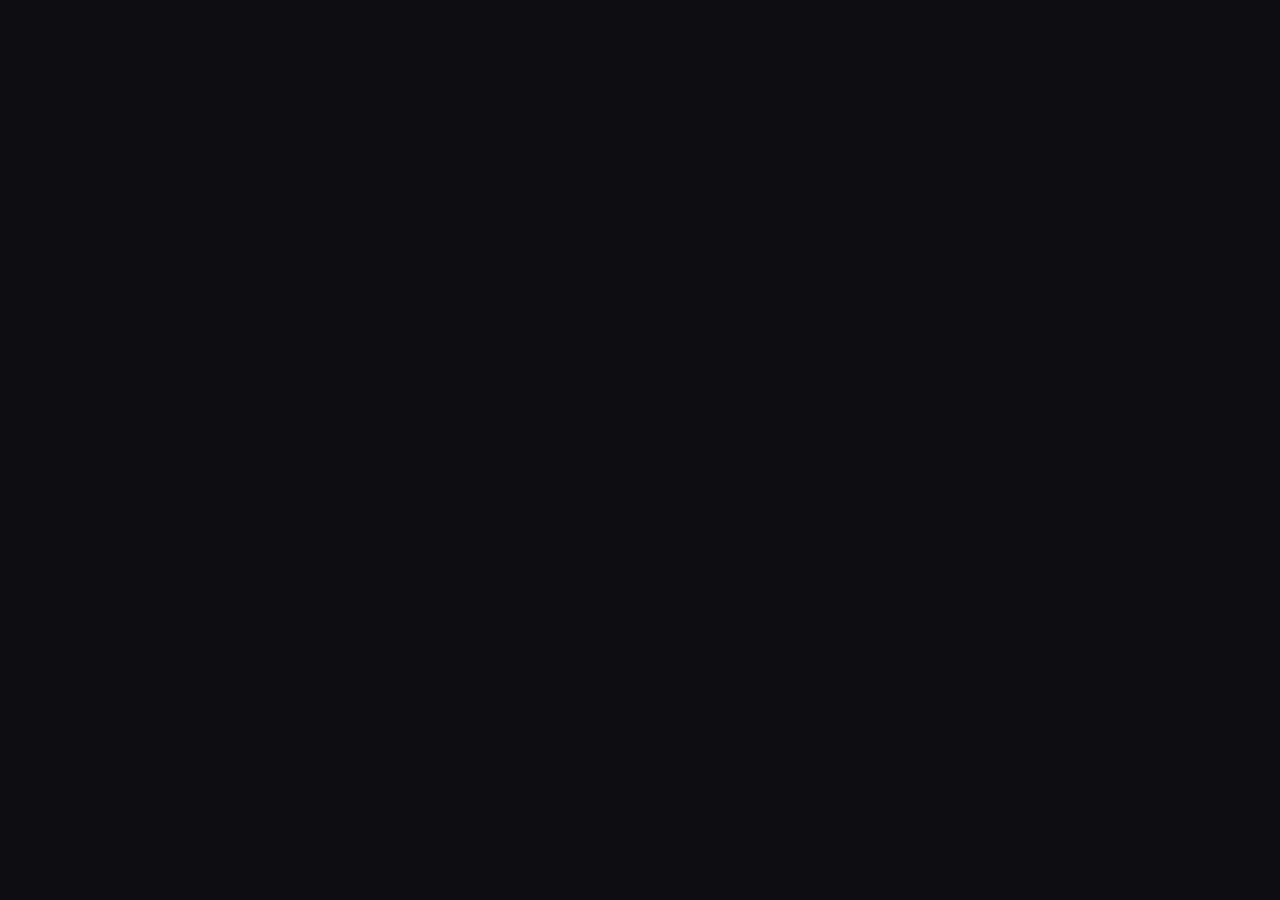
==== commit 68746915: "deploy 20260908_232839" ====
--- a/200.html
+++ b/200.html
@@ -1 +1 @@
-<!DOCTYPE html><html><head><meta charset="utf-8"><meta name="viewport" content="width=device-width, initial-scale=1"><title>PredictFi</title><link rel="stylesheet" href="/_nuxt/entry.CcVG5JFs.css" crossorigin><link rel="modulepreload" as="script" crossorigin href="/_nuxt/CkfQ_2zm.js"><script type="module" src="/_nuxt/CkfQ_2zm.js" crossorigin></script><link rel="prefetch" as="style" crossorigin href="/_nuxt/default.DzT3SDD6.css"><link rel="prefetch" as="script" crossorigin href="/_nuxt/Di7MqLI0.js"><link rel="prefetch" as="script" crossorigin href="/_nuxt/CejJYjcm.js"><link rel="prefetch" as="script" crossorigin href="/_nuxt/K_ejMTmF.js"><link rel="prefetch" as="script" crossorigin href="/_nuxt/CUfp-ymg.js"><link rel="prefetch" as="script" crossorigin href="/_nuxt/zLpr9ijM.js"><link rel="prefetch" as="script" crossorigin href="/_nuxt/Bty2OD24.js"><meta name="description" content="Prediction Market"><script id="unhead:payload" type="application/json">{"title":"PredictFi"}</script></head><body><div id="__nuxt"></div><div id="teleports"></div><script>window.__NUXT__={};window.__NUXT__.config={public:{apiBase:"https://api.predictfi.one",i18n:{baseUrl:"",defaultLocale:"en",rootRedirect:"",redirectStatusCode:302,skipSettingLocaleOnNavigate:false,locales:[{code:"en",name:"English",language:""},{code:"zh-cn",name:"简体中文",language:""},{code:"zh-tw",name:"繁體中文",language:""},{code:"fr",name:"Français",language:""},{code:"de",name:"Deutsch",language:""},{code:"ko",name:"한국어",language:""},{code:"es",name:"Español",language:""},{code:"pt",name:"Português",language:""}],detectBrowserLanguage:{alwaysRedirect:false,cookieCrossOrigin:false,cookieDomain:"",cookieKey:"i18n_lang",cookieSecure:false,fallbackLocale:"en",redirectOn:"root",useCookie:true},experimental:{localeDetector:"",typedPages:true,typedOptionsAndMessages:false,alternateLinkCanonicalQueries:true,devCache:false,cacheLifetime:"",stripMessagesPayload:false,preload:false,strictSeo:false,nitroContextDetection:true,httpCacheDuration:10,compactRoutes:false,prerenderMessages:true},domainLocales:{en:{domain:""},"zh-cn":{domain:""},"zh-tw":{domain:""},fr:{domain:""},de:{domain:""},ko:{domain:""},es:{domain:""},pt:{domain:""}}}},app:{baseURL:"/",buildId:"c9815839-e3ac-4276-b22c-5a523b2f9d3c",buildAssetsDir:"/_nuxt/",cdnURL:""}}</script><script type="application/json" data-nuxt-data="nuxt-app" data-ssr="false" id="__NUXT_DATA__">[{"prerenderedAt":1,"serverRendered":2},1784518463226,false]</script></body></html>+<!DOCTYPE html><html><head><meta charset="utf-8"><meta name="viewport" content="width=device-width, initial-scale=1"><title>PredictFi</title><link rel="stylesheet" href="/_nuxt/entry.Bm8dk6Am.css" crossorigin><link rel="modulepreload" as="script" crossorigin href="/_nuxt/CC32OKMh.js"><script type="module" src="/_nuxt/CC32OKMh.js" crossorigin></script><link rel="prefetch" as="style" crossorigin href="/_nuxt/default.Dsevc4vm.css"><link rel="prefetch" as="script" crossorigin href="/_nuxt/DIgoPl5T.js"><link rel="prefetch" as="script" crossorigin href="/_nuxt/Bv_K4fBZ.js"><link rel="prefetch" as="script" crossorigin href="/_nuxt/DtfJAsJh.js"><link rel="prefetch" as="script" crossorigin href="/_nuxt/Dbc14PIH.js"><link rel="prefetch" as="script" crossorigin href="/_nuxt/zLpr9ijM.js"><link rel="prefetch" as="script" crossorigin href="/_nuxt/DnKteIJq.js"><link rel="prefetch" as="script" crossorigin href="/_nuxt/Bf-6fX2l.js"><meta name="description" content="Prediction Market"><script id="unhead:payload" type="application/json">{"title":"PredictFi"}</script></head><body><div id="__nuxt"></div><div id="teleports"></div><script>window.__NUXT__={};window.__NUXT__.config={public:{apiBase:"https://api.predictfi.one",i18n:{baseUrl:"",defaultLocale:"en",rootRedirect:"",redirectStatusCode:302,skipSettingLocaleOnNavigate:false,locales:[{code:"en",name:"English",language:""},{code:"zh-cn",name:"简体中文",language:""},{code:"zh-tw",name:"繁體中文",language:""},{code:"fr",name:"Français",language:""},{code:"de",name:"Deutsch",language:""},{code:"ko",name:"한국어",language:""},{code:"es",name:"Español",language:""},{code:"pt",name:"Português",language:""}],detectBrowserLanguage:{alwaysRedirect:false,cookieCrossOrigin:false,cookieDomain:"",cookieKey:"i18n_lang",cookieSecure:false,fallbackLocale:"en",redirectOn:"root",useCookie:true},experimental:{localeDetector:"",typedPages:true,typedOptionsAndMessages:false,alternateLinkCanonicalQueries:true,devCache:false,cacheLifetime:"",stripMessagesPayload:false,preload:false,strictSeo:false,nitroContextDetection:true,httpCacheDuration:10,compactRoutes:false,prerenderMessages:true},domainLocales:{en:{domain:""},"zh-cn":{domain:""},"zh-tw":{domain:""},fr:{domain:""},de:{domain:""},ko:{domain:""},es:{domain:""},pt:{domain:""}}}},app:{baseURL:"/",buildId:"d60d8a2f-5b0c-42b2-8211-1867203e3c96",buildAssetsDir:"/_nuxt/",cdnURL:""}}</script><script type="application/json" data-nuxt-data="nuxt-app" data-ssr="false" id="__NUXT_DATA__">[{"prerenderedAt":1,"serverRendered":2},1788881318930,false]</script></body></html>
--- a/_nuxt/entry.Bm8dk6Am.css
+++ b/_nuxt/entry.Bm8dk6Am.css
@@ -0,0 +1 @@
+@charset "UTF-8";body,html{margin:0;width:100%;line-height:1.15;-webkit-text-size-adjust:100%;font-family:Poppins-regular,DINPro-regular,sans-serif;background:#0d0d12}*{box-sizing:border-box}main{display:block}h1{font-size:2em}h1,h2,h3,h4{margin:0;padding:0}hr{box-sizing:content-box;height:0;overflow:visible}pre{font-family:monospace,monospace;font-size:1em}a{background-color:transparent}abbr[title]{border-bottom:none;text-decoration:underline;-webkit-text-decoration:underline dotted;text-decoration:underline dotted}b,strong{font-weight:bolder}code,kbd,samp{font-family:monospace,monospace;font-size:1em}small{font-size:80%}sub,sup{font-size:75%;line-height:0;position:relative;vertical-align:baseline}sub{bottom:-.25em}sup{top:-.5em}img{border-style:none}button,input,optgroup,select,textarea{font-family:inherit;font-size:100%;line-height:1.15;margin:0}button,input{overflow:visible}button,select{text-transform:none}[type=button],[type=reset],[type=submit],button{-webkit-appearance:button}[type=button]::-moz-focus-inner,[type=reset]::-moz-focus-inner,[type=submit]::-moz-focus-inner,button::-moz-focus-inner{border-style:none;padding:0}[type=button]:-moz-focusring,[type=reset]:-moz-focusring,[type=submit]:-moz-focusring,button:-moz-focusring{outline:1px dotted ButtonText}fieldset{padding:.35em .75em .625em}legend{box-sizing:border-box;color:inherit;display:table;max-width:100%;padding:0;white-space:normal}progress{vertical-align:baseline}textarea{overflow:auto}[type=checkbox],[type=radio]{box-sizing:border-box;padding:0}[type=number]::-webkit-inner-spin-button,[type=number]::-webkit-outer-spin-button{height:auto}[type=search]{-webkit-appearance:textfield;outline-offset:-2px}[type=search]::-webkit-search-decoration{-webkit-appearance:none}::-webkit-file-upload-button{-webkit-appearance:button;font:inherit}details{display:block}summary{display:list-item}[hidden],template{display:none}li,ul{margin:0;padding:0;list-style:none}a,a:active,a:focus,a:visited{color:inherit;text-decoration:none;outline:none}a:hover{text-decoration:none}:root{--el-color-white:#fff;--el-color-black:#000;--el-color-primary-rgb:64,158,255;--el-color-success-rgb:103,194,58;--el-color-warning-rgb:230,162,60;--el-color-danger-rgb:245,108,108;--el-color-error-rgb:245,108,108;--el-color-info-rgb:144,147,153;--el-font-size-extra-large:20px;--el-font-size-large:18px;--el-font-size-medium:16px;--el-font-size-base:14px;--el-font-size-small:13px;--el-font-size-extra-small:12px;--el-font-family:"Helvetica Neue",Helvetica,"PingFang SC","Hiragino Sans GB","Microsoft YaHei","微软雅黑",Arial,sans-serif;--el-font-weight-primary:500;--el-font-line-height-primary:24px;--el-index-normal:1;--el-index-top:1000;--el-index-popper:2000;--el-border-radius-base:4px;--el-border-radius-small:2px;--el-border-radius-round:20px;--el-border-radius-circle:100%;--el-transition-duration:.3s;--el-transition-duration-fast:.2s;--el-transition-function-ease-in-out-bezier:cubic-bezier(.645,.045,.355,1);--el-transition-function-fast-bezier:cubic-bezier(.23,1,.32,1);--el-transition-all:all var(--el-transition-duration) var(--el-transition-function-ease-in-out-bezier);--el-transition-fade:opacity var(--el-transition-duration) var(--el-transition-function-fast-bezier);--el-transition-md-fade:transform var(--el-transition-duration) var(--el-transition-function-fast-bezier),opacity var(--el-transition-duration) var(--el-transition-function-fast-bezier);--el-transition-fade-linear:opacity var(--el-transition-duration-fast) linear;--el-transition-border:border-color var(--el-transition-duration-fast) var(--el-transition-function-ease-in-out-bezier);--el-transition-box-shadow:box-shadow var(--el-transition-duration-fast) var(--el-transition-function-ease-in-out-bezier);--el-transition-color:color var(--el-transition-duration-fast) var(--el-transition-function-ease-in-out-bezier);--el-component-size-large:40px;--el-component-size:32px;--el-component-size-small:24px;--lightningcss-light:initial;--lightningcss-dark: ;color-scheme:light;--el-color-primary:#409eff;--el-color-primary-light-3:#79bbff;--el-color-primary-light-5:#a0cfff;--el-color-primary-light-7:#c6e2ff;--el-color-primary-light-8:#d9ecff;--el-color-primary-light-9:#ecf5ff;--el-color-primary-dark-2:#337ecc;--el-color-success:#67c23a;--el-color-success-light-3:#95d475;--el-color-success-light-5:#b3e19d;--el-color-success-light-7:#d1edc4;--el-color-success-light-8:#e1f3d8;--el-color-success-light-9:#f0f9eb;--el-color-success-dark-2:#529b2e;--el-color-warning:#e6a23c;--el-color-warning-light-3:#eebe77;--el-color-warning-light-5:#f3d19e;--el-color-warning-light-7:#f8e3c5;--el-color-warning-light-8:#faecd8;--el-color-warning-light-9:#fdf6ec;--el-color-warning-dark-2:#b88230;--el-color-danger:#f56c6c;--el-color-danger-light-3:#f89898;--el-color-danger-light-5:#fab6b6;--el-color-danger-light-7:#fcd3d3;--el-color-danger-light-8:#fde2e2;--el-color-danger-light-9:#fef0f0;--el-color-danger-dark-2:#c45656;--el-color-error:#f56c6c;--el-color-error-light-3:#f89898;--el-color-error-light-5:#fab6b6;--el-color-error-light-7:#fcd3d3;--el-color-error-light-8:#fde2e2;--el-color-error-light-9:#fef0f0;--el-color-error-dark-2:#c45656;--el-color-info:#909399;--el-color-info-light-3:#b1b3b8;--el-color-info-light-5:#c8c9cc;--el-color-info-light-7:#dedfe0;--el-color-info-light-8:#e9e9eb;--el-color-info-light-9:#f4f4f5;--el-color-info-dark-2:#73767a;--el-bg-color:#fff;--el-bg-color-page:#f2f3f5;--el-bg-color-overlay:#fff;--el-text-color-primary:#303133;--el-text-color-regular:#606266;--el-text-color-secondary:#909399;--el-text-color-placeholder:#a8abb2;--el-text-color-disabled:#c0c4cc;--el-border-color:#dcdfe6;--el-border-color-light:#e4e7ed;--el-border-color-lighter:#ebeef5;--el-border-color-extra-light:#f2f6fc;--el-border-color-dark:#d4d7de;--el-border-color-darker:#cdd0d6;--el-fill-color:#f0f2f5;--el-fill-color-light:#f5f7fa;--el-fill-color-lighter:#fafafa;--el-fill-color-extra-light:#fafcff;--el-fill-color-dark:#ebedf0;--el-fill-color-darker:#e6e8eb;--el-fill-color-blank:#fff;--el-box-shadow:0px 12px 32px 4px #0000000a,0px 8px 20px #00000014;--el-box-shadow-light:0px 0px 12px #0000001f;--el-box-shadow-lighter:0px 0px 6px #0000001f;--el-box-shadow-dark:0px 16px 48px 16px #00000014,0px 12px 32px #0000001f,0px 8px 16px -8px #00000029;--el-disabled-bg-color:var(--el-fill-color-light);--el-disabled-text-color:var(--el-text-color-placeholder);--el-disabled-border-color:var(--el-border-color-light);--el-overlay-color:#000c;--el-overlay-color-light:#000000b3;--el-overlay-color-lighter:#00000080;--el-mask-color:#ffffffe6;--el-mask-color-extra-light:#ffffff4d;--el-border-width:1px;--el-border-style:solid;--el-border-color-hover:var(--el-text-color-disabled);--el-border:var(--el-border-width) var(--el-border-style) var(--el-border-color);--el-svg-monochrome-grey:var(--el-border-color)}.el-zoom-in-top-enter-active,.el-zoom-in-top-leave-active{opacity:1;transition:var(--el-transition-md-fade);transform-origin:top;transform:scaleY(1)}.el-zoom-in-top-enter-active[data-popper-placement^=top],.el-zoom-in-top-leave-active[data-popper-placement^=top]{transform-origin:bottom}.el-zoom-in-bottom-enter-active,.el-zoom-in-bottom-leave-active{opacity:1;transition:var(--el-transition-md-fade);transform-origin:bottom;transform:scaleY(1)}.el-zoom-in-left-enter-active,.el-zoom-in-left-leave-active{opacity:1;transition:var(--el-transition-md-fade);transform-origin:0 0;transform:scale(1)}.el-icon{--color:inherit;fill:currentColor;width:1em;height:1em;color:var(--color);line-height:1em;font-size:inherit;justify-content:center;align-items:center;display:inline-flex;position:relative}.el-icon svg{width:1em;height:1em}.el-affix--fixed{position:fixed}.el-alert{--el-alert-padding:8px 16px;--el-alert-border-radius-base:var(--el-border-radius-base);--el-alert-title-font-size:14px;--el-alert-title-with-description-font-size:16px;--el-alert-description-font-size:14px;--el-alert-close-font-size:16px;--el-alert-close-customed-font-size:14px;--el-alert-icon-size:16px;--el-alert-icon-large-size:28px;width:100%;padding:var(--el-alert-padding);box-sizing:border-box;border-radius:var(--el-alert-border-radius-base);background-color:var(--el-color-white);opacity:1;transition:opacity var(--el-transition-duration-fast);align-items:center;margin:0;display:flex;position:relative;overflow:hidden}.el-alert.is-light .el-alert__close-btn{color:var(--el-text-color-placeholder)}.el-alert.is-dark :is(.el-alert__close-btn,.el-alert__description){color:var(--el-color-white)}.el-alert.is-center{justify-content:center}.el-alert--primary{--el-alert-bg-color:var(--el-color-primary-light-9)}.el-alert--primary.is-light{background-color:var(--el-alert-bg-color)}.el-alert--primary.is-light,.el-alert--primary.is-light .el-alert__description{color:var(--el-color-primary)}.el-alert--primary.is-dark{background-color:var(--el-color-primary);color:var(--el-color-white)}.el-alert--success{--el-alert-bg-color:var(--el-color-success-light-9)}.el-alert--success.is-light{background-color:var(--el-alert-bg-color)}.el-alert--success.is-light,.el-alert--success.is-light .el-alert__description{color:var(--el-color-success)}.el-alert--success.is-dark{background-color:var(--el-color-success);color:var(--el-color-white)}.el-alert--info{--el-alert-bg-color:var(--el-color-info-light-9)}.el-alert--info.is-light{background-color:var(--el-alert-bg-color)}.el-alert--info.is-light,.el-alert--info.is-light .el-alert__description{color:var(--el-color-info)}.el-alert--info.is-dark{background-color:var(--el-color-info);color:var(--el-color-white)}.el-alert--warning{--el-alert-bg-color:var(--el-color-warning-light-9)}.el-alert--warning.is-light{background-color:var(--el-alert-bg-color)}.el-alert--warning.is-light,.el-alert--warning.is-light .el-alert__description{color:var(--el-color-warning)}.el-alert--warning.is-dark{background-color:var(--el-color-warning);color:var(--el-color-white)}.el-alert--error{--el-alert-bg-color:var(--el-color-error-light-9)}.el-alert--error.is-light{background-color:var(--el-alert-bg-color)}.el-alert--error.is-light,.el-alert--error.is-light .el-alert__description{color:var(--el-color-error)}.el-alert--error.is-dark{background-color:var(--el-color-error);color:var(--el-color-white)}.el-alert__content{flex-direction:column;gap:4px;display:flex}.el-alert .el-alert__icon{font-size:var(--el-alert-icon-size);width:var(--el-alert-icon-size);margin-right:8px}.el-alert .el-alert__icon.is-big{font-size:var(--el-alert-icon-large-size);width:var(--el-alert-icon-large-size);margin-right:12px}.el-alert__title{font-size:var(--el-alert-title-font-size);line-height:24px}.el-alert__title.with-description{font-size:var(--el-alert-title-with-description-font-size)}.el-alert .el-alert__description{font-size:var(--el-alert-description-font-size);margin:0}.el-alert .el-alert__close-btn{font-size:var(--el-alert-close-font-size);opacity:1;cursor:pointer;position:absolute;top:12px;right:16px}.el-alert .el-alert__close-btn.is-customed{font-style:normal;font-size:var(--el-alert-close-customed-font-size);line-height:24px;top:8px}.el-alert-fade-enter-from,.el-alert-fade-leave-active{opacity:0}.el-aside{box-sizing:border-box;width:var(--el-aside-width,300px);flex-shrink:0;overflow:auto}.el-autocomplete{--el-input-text-color:var(--el-text-color-regular);--el-input-border:var(--el-border);--el-input-hover-border:var(--el-border-color-hover);--el-input-focus-border:var(--el-color-primary);--el-input-transparent-border:0 0 0 1px #0000 inset;--el-input-border-color:var(--el-border-color);--el-input-border-radius:var(--el-border-radius-base);--el-input-bg-color:var(--el-fill-color-blank);--el-input-icon-color:var(--el-text-color-placeholder);--el-input-placeholder-color:var(--el-text-color-placeholder);--el-input-hover-border-color:var(--el-border-color-hover);--el-input-clear-hover-color:var(--el-text-color-secondary);--el-input-focus-border-color:var(--el-color-primary);--el-input-width:100%;width:var(--el-input-width);display:inline-block;position:relative}.el-autocomplete__popper.el-popper{background:var(--el-bg-color-overlay);box-shadow:var(--el-box-shadow-light)}.el-autocomplete__popper.el-popper,.el-autocomplete__popper.el-popper .el-popper__arrow:before{border:1px solid var(--el-border-color-light)}.el-autocomplete__popper.el-popper[data-popper-placement^=top] .el-popper__arrow:before{border-top-color:#0000;border-left-color:#0000}.el-autocomplete__popper.el-popper[data-popper-placement^=bottom] .el-popper__arrow:before{border-bottom-color:#0000;border-right-color:#0000}.el-autocomplete__popper.el-popper[data-popper-placement^=left] .el-popper__arrow:before{border-bottom-color:#0000;border-left-color:#0000}.el-autocomplete__popper.el-popper[data-popper-placement^=right] .el-popper__arrow:before{border-top-color:#0000;border-right-color:#0000}.el-autocomplete-suggestion{border-radius:var(--el-border-radius-base);box-sizing:border-box}.el-autocomplete-suggestion__header{border-bottom:1px solid var(--el-border-color-lighter);padding:10px}.el-autocomplete-suggestion__footer{border-top:1px solid var(--el-border-color-lighter);padding:10px}.el-autocomplete-suggestion__wrap{box-sizing:border-box;max-height:280px;padding:10px 0}.el-autocomplete-suggestion__list{margin:0;padding:0}.el-autocomplete-suggestion li{cursor:pointer;color:var(--el-text-color-regular);line-height:34px;font-size:var(--el-font-size-base);text-align:left;text-overflow:ellipsis;white-space:nowrap;margin:0;padding:0 20px;list-style:none;overflow:hidden}.el-autocomplete-suggestion :is(li.highlighted,li:hover){background-color:var(--el-fill-color-light)}.el-autocomplete-suggestion li.divider{border-top:1px solid var(--el-color-black);margin-top:6px}.el-autocomplete-suggestion li.divider:last-child{margin-bottom:-6px}.el-autocomplete-suggestion.is-loading li{cursor:default;height:100px;color:var(--el-text-color-secondary);justify-content:center;align-items:center;font-size:20px;display:flex}.el-autocomplete-suggestion.is-loading li:hover{background-color:var(--el-bg-color-overlay)}.el-avatar{--el-avatar-text-color:var(--el-color-white);--el-avatar-bg-color:var(--el-text-color-disabled);--el-avatar-text-size:14px;--el-avatar-icon-size:18px;--el-avatar-border-radius:var(--el-border-radius-base);--el-avatar-size-large:56px;--el-avatar-size:40px;--el-avatar-size-small:24px;box-sizing:border-box;text-align:center;color:var(--el-avatar-text-color);background:var(--el-avatar-bg-color);width:var(--el-avatar-size);height:var(--el-avatar-size);font-size:var(--el-avatar-text-size);outline:none;justify-content:center;align-items:center;display:inline-flex;overflow:hidden}.el-avatar>img{width:100%;height:100%;display:block}.el-avatar--circle{border-radius:50%}.el-avatar--square{border-radius:var(--el-avatar-border-radius)}.el-avatar--icon{font-size:var(--el-avatar-icon-size)}.el-avatar--small{--el-avatar-size:24px}.el-avatar--large{--el-avatar-size:56px}.el-avatar-group{--el-avatar-group-item-gap:-8px;--el-avatar-group-collapse-item-gap:4px;display:inline-flex}.el-avatar-group .el-avatar{border:1px solid var(--el-border-color-extra-light)}.el-avatar-group .el-avatar:not(:first-child){margin-left:var(--el-avatar-group-item-gap)}.el-avatar-group__collapse-avatars{--el-avatar-group-item-gap:-8px;--el-avatar-group-collapse-item-gap:4px}.el-avatar-group__collapse-avatars .el-avatar:not(:first-child){margin-left:var(--el-avatar-group-collapse-item-gap)}.el-backtop{--el-backtop-bg-color:var(--el-bg-color-overlay);--el-backtop-text-color:var(--el-color-primary);--el-backtop-hover-bg-color:var(--el-border-color-extra-light);background-color:var(--el-backtop-bg-color);width:40px;height:40px;color:var(--el-backtop-text-color);box-shadow:var(--el-box-shadow-lighter);cursor:pointer;z-index:5;border-radius:50%;justify-content:center;align-items:center;font-size:20px;display:flex;position:fixed}.el-backtop:hover{background-color:var(--el-backtop-hover-bg-color)}.el-backtop__icon{font-size:20px}.el-badge{--el-badge-bg-color:var(--el-color-danger);--el-badge-radius:10px;--el-badge-font-size:12px;--el-badge-padding:6px;--el-badge-size:18px;vertical-align:middle;width:fit-content;display:inline-block;position:relative}.el-badge__content{background-color:var(--el-badge-bg-color);border-radius:var(--el-badge-radius);color:var(--el-color-white);font-size:var(--el-badge-font-size);height:var(--el-badge-size);padding:0 var(--el-badge-padding);white-space:nowrap;border:1px solid var(--el-bg-color);justify-content:center;align-items:center;display:inline-flex}.el-badge__content.is-fixed{top:0;right:calc(1px + var(--el-badge-size)/2);z-index:var(--el-index-normal);position:absolute;transform:translateY(-50%)translate(100%)}.el-badge__content.is-fixed.is-dot{right:5px}.el-badge__content.is-dot{border-radius:50%;width:8px;height:8px;padding:0;right:0}.el-badge__content.is-hide-zero{display:none}.el-badge__content--primary{background-color:var(--el-color-primary)}.el-badge__content--success{background-color:var(--el-color-success)}.el-badge__content--warning{background-color:var(--el-color-warning)}.el-badge__content--info{background-color:var(--el-color-info)}.el-badge__content--danger{background-color:var(--el-color-danger)}.el-breadcrumb__separator{color:var(--el-text-color-placeholder);margin:0 9px;font-weight:700}.el-breadcrumb__separator.el-icon{margin:0 6px;font-weight:400}.el-breadcrumb__separator.el-icon svg{vertical-align:middle}.el-breadcrumb__item{float:left;align-items:center;display:inline-flex}.el-breadcrumb__inner{color:var(--el-text-color-regular)}.el-breadcrumb__inner a,.el-breadcrumb__inner.is-link{transition:var(--el-transition-color);color:var(--el-text-color-primary);font-weight:700;text-decoration:none}.el-breadcrumb__inner a:hover,.el-breadcrumb__inner.is-link:hover{color:var(--el-color-primary);cursor:pointer}.el-breadcrumb__item:last-child .el-breadcrumb__inner,.el-breadcrumb__item:last-child .el-breadcrumb__inner a,.el-breadcrumb__item:last-child .el-breadcrumb__inner a:hover,.el-breadcrumb__item:last-child .el-breadcrumb__inner:hover{color:var(--el-text-color-regular);cursor:text;font-weight:400}.el-breadcrumb__item:last-child .el-breadcrumb__separator{display:none}.el-breadcrumb{font-size:14px;line-height:1}.el-breadcrumb:after,.el-breadcrumb:before{content:"";display:table}.el-breadcrumb:after{clear:both}.el-button-group>.el-button+.el-button{margin-left:0}.el-button-group>.el-button:first-child:last-child{border-top-right-radius:var(--el-border-radius-base);border-bottom-right-radius:var(--el-border-radius-base);border-top-left-radius:var(--el-border-radius-base);border-bottom-left-radius:var(--el-border-radius-base)}.el-button-group>.el-button:first-child:last-child.is-round{border-radius:var(--el-border-radius-round)}.el-button-group>.el-button:first-child:last-child.is-circle{border-radius:50%}.el-button-group>.el-button:not(:first-child):not(:last-child){border-radius:0}.el-button-group>:is(.el-button.is-active,.el-button:active,.el-button:focus,.el-button:hover){z-index:1}.el-button-group--horizontal{vertical-align:middle;display:inline-block}.el-button-group--horizontal:after,.el-button-group--horizontal:before{content:"";display:table}.el-button-group--horizontal:after{clear:both}.el-button-group--horizontal>.el-button{float:left;position:relative}.el-button-group--horizontal>.el-button:first-child{border-top-right-radius:0;border-bottom-right-radius:0}.el-button-group--horizontal>.el-button:last-child{border-top-left-radius:0;border-bottom-left-radius:0}.el-button-group--horizontal>.el-button:not(:last-child){margin-right:-1px}.el-button-group--horizontal .el-button--primary:first-child{border-right-color:var(--el-button-divide-border-color)}.el-button-group--horizontal .el-button--primary:last-child{border-left-color:var(--el-button-divide-border-color)}.el-button-group--horizontal .el-button--primary:not(:first-child):not(:last-child){border-left-color:var(--el-button-divide-border-color);border-right-color:var(--el-button-divide-border-color)}.el-button-group--horizontal .el-button--success:first-child{border-right-color:var(--el-button-divide-border-color)}.el-button-group--horizontal .el-button--success:last-child{border-left-color:var(--el-button-divide-border-color)}.el-button-group--horizontal .el-button--success:not(:first-child):not(:last-child){border-left-color:var(--el-button-divide-border-color);border-right-color:var(--el-button-divide-border-color)}.el-button-group--horizontal .el-button--warning:first-child{border-right-color:var(--el-button-divide-border-color)}.el-button-group--horizontal .el-button--warning:last-child{border-left-color:var(--el-button-divide-border-color)}.el-button-group--horizontal .el-button--warning:not(:first-child):not(:last-child){border-left-color:var(--el-button-divide-border-color);border-right-color:var(--el-button-divide-border-color)}.el-button-group--horizontal .el-button--danger:first-child{border-right-color:var(--el-button-divide-border-color)}.el-button-group--horizontal .el-button--danger:last-child{border-left-color:var(--el-button-divide-border-color)}.el-button-group--horizontal .el-button--danger:not(:first-child):not(:last-child){border-left-color:var(--el-button-divide-border-color);border-right-color:var(--el-button-divide-border-color)}.el-button-group--horizontal .el-button--info:first-child{border-right-color:var(--el-button-divide-border-color)}.el-button-group--horizontal .el-button--info:last-child{border-left-color:var(--el-button-divide-border-color)}.el-button-group--horizontal .el-button--info:not(:first-child):not(:last-child){border-left-color:var(--el-button-divide-border-color);border-right-color:var(--el-button-divide-border-color)}.el-button-group--horizontal>.el-dropdown>.el-button{border-left-color:var(--el-button-divide-border-color);border-top-left-radius:0;border-bottom-left-radius:0}.el-button-group--vertical{flex-direction:column;align-items:stretch;display:inline-flex}.el-button-group--vertical>.el-button{margin-top:-1px}.el-button-group--vertical>.el-button:first-child{border-bottom-right-radius:0;border-bottom-left-radius:0}.el-button-group--vertical>.el-button:last-child{border-top-left-radius:0;border-top-right-radius:0}.el-button-group--vertical>.el-dropdown{margin-top:-1px}.el-button-group--vertical>.el-dropdown>.el-button{border-left-color:var(--el-button-divide-border-color);border-top-left-radius:0;border-top-right-radius:0}.el-button-group--vertical .el-button--primary:first-child{border-bottom-color:var(--el-button-divide-border-color)}.el-button-group--vertical .el-button--primary:last-child{border-top-color:var(--el-button-divide-border-color)}.el-button-group--vertical .el-button--primary:not(:first-child):not(:last-child){border-top-color:var(--el-button-divide-border-color);border-bottom-color:var(--el-button-divide-border-color)}.el-button-group--vertical .el-button--success:first-child{border-bottom-color:var(--el-button-divide-border-color)}.el-button-group--vertical .el-button--success:last-child{border-top-color:var(--el-button-divide-border-color)}.el-button-group--vertical .el-button--success:not(:first-child):not(:last-child){border-top-color:var(--el-button-divide-border-color);border-bottom-color:var(--el-button-divide-border-color)}.el-button-group--vertical .el-button--warning:first-child{border-bottom-color:var(--el-button-divide-border-color)}.el-button-group--vertical .el-button--warning:last-child{border-top-color:var(--el-button-divide-border-color)}.el-button-group--vertical .el-button--warning:not(:first-child):not(:last-child){border-top-color:var(--el-button-divide-border-color);border-bottom-color:var(--el-button-divide-border-color)}.el-button-group--vertical .el-button--danger:first-child{border-bottom-color:var(--el-button-divide-border-color)}.el-button-group--vertical .el-button--danger:last-child{border-top-color:var(--el-button-divide-border-color)}.el-button-group--vertical .el-button--danger:not(:first-child):not(:last-child){border-top-color:var(--el-button-divide-border-color);border-bottom-color:var(--el-button-divide-border-color)}.el-button-group--vertical .el-button--info:first-child{border-bottom-color:var(--el-button-divide-border-color)}.el-button-group--vertical .el-button--info:last-child{border-top-color:var(--el-button-divide-border-color)}.el-button-group--vertical .el-button--info:not(:first-child):not(:last-child){border-top-color:var(--el-button-divide-border-color);border-bottom-color:var(--el-button-divide-border-color)}.el-button{--el-button-font-weight:var(--el-font-weight-primary);--el-button-border-color:var(--el-border-color);--el-button-bg-color:var(--el-fill-color-blank);--el-button-text-color:var(--el-text-color-regular);--el-button-disabled-text-color:var(--el-disabled-text-color);--el-button-disabled-bg-color:var(--el-fill-color-blank);--el-button-disabled-border-color:var(--el-border-color-light);--el-button-divide-border-color:#ffffff80;--el-button-hover-text-color:var(--el-color-primary);--el-button-hover-bg-color:var(--el-color-primary-light-9);--el-button-hover-border-color:var(--el-color-primary-light-7);--el-button-active-text-color:var(--el-button-hover-text-color);--el-button-active-border-color:var(--el-color-primary);--el-button-active-bg-color:var(--el-button-hover-bg-color);--el-button-outline-color:var(--el-color-primary-light-5);--el-button-hover-link-text-color:var(--el-text-color-secondary);--el-button-active-color:var(--el-text-color-primary);white-space:nowrap;cursor:pointer;height:32px;color:var(--el-button-text-color);text-align:center;box-sizing:border-box;line-height:1;font-weight:var(--el-button-font-weight);-webkit-user-select:none;user-select:none;vertical-align:middle;-webkit-appearance:none;background-color:var(--el-button-bg-color);border:var(--el-border);border-color:var(--el-button-border-color);outline:none;justify-content:center;align-items:center;transition:all .1s;display:inline-flex}.el-button:hover{color:var(--el-button-hover-text-color);border-color:var(--el-button-hover-border-color);background-color:var(--el-button-hover-bg-color);outline:none}.el-button:active{color:var(--el-button-active-text-color);border-color:var(--el-button-active-border-color);background-color:var(--el-button-active-bg-color);outline:none}.el-button:focus-visible{outline:2px solid var(--el-button-outline-color);outline-offset:1px;transition:outline-offset,outline}.el-button>span{align-items:center;display:inline-flex}.el-button+.el-button{margin-left:12px}.el-button{font-size:var(--el-font-size-base);border-radius:var(--el-border-radius-base)}.el-button,.el-button.is-round{padding:8px 15px}.el-button::-moz-focus-inner{border:0}.el-button [class*=el-icon]+span{margin-left:6px}.el-button [class*=el-icon] svg{vertical-align:bottom}.el-button.is-plain{--el-button-hover-text-color:var(--el-color-primary);--el-button-hover-bg-color:var(--el-fill-color-blank);--el-button-hover-border-color:var(--el-color-primary)}.el-button.is-active{color:var(--el-button-active-text-color);border-color:var(--el-button-active-border-color);background-color:var(--el-button-active-bg-color);outline:none}.el-button.is-disabled,.el-button.is-disabled:hover{color:var(--el-button-disabled-text-color);cursor:not-allowed;background-image:none;background-color:var(--el-button-disabled-bg-color);border-color:var(--el-button-disabled-border-color)}.el-button.is-loading{pointer-events:none;position:relative}.el-button.is-loading:before{z-index:1;pointer-events:none;content:"";border-radius:inherit;background-color:var(--el-mask-color-extra-light);position:absolute;inset:-1px}.el-button.is-round{border-radius:var(--el-border-radius-round)}.el-button.is-dashed{--el-button-hover-text-color:var(--el-color-primary);--el-button-hover-bg-color:var(--el-fill-color-blank);--el-button-hover-border-color:var(--el-color-primary);border-style:dashed}.el-button.is-circle{border-radius:50%;width:32px;padding:8px}.el-button.is-text{color:var(--el-button-text-color);background-color:#0000;border:0 solid #0000}.el-button.is-text.is-disabled{color:var(--el-button-disabled-text-color);background-color:#0000!important}.el-button.is-text:not(.is-disabled):hover{background-color:var(--el-fill-color-light)}.el-button.is-text:not(.is-disabled):focus-visible{outline:2px solid var(--el-button-outline-color);outline-offset:1px;transition:outline-offset,outline}.el-button.is-text:not(.is-disabled):active{background-color:var(--el-fill-color)}.el-button.is-text:not(.is-disabled).is-has-bg{background-color:var(--el-fill-color-light)}.el-button.is-text:not(.is-disabled).is-has-bg:hover{background-color:var(--el-fill-color)}.el-button.is-text:not(.is-disabled).is-has-bg:active{background-color:var(--el-fill-color-dark)}.el-button__text--expand{letter-spacing:.3em;margin-right:-.3em}.el-button.is-link{color:var(--el-button-text-color);background:0 0;border-color:#0000;height:auto;padding:2px}.el-button.is-link:hover{color:var(--el-button-hover-link-text-color)}.el-button.is-link.is-disabled{color:var(--el-button-disabled-text-color);background-color:#0000!important;border-color:#0000!important}.el-button.is-link:not(.is-disabled):hover{background-color:#0000;border-color:#0000}.el-button.is-link:not(.is-disabled):active{color:var(--el-button-active-color);background-color:#0000;border-color:#0000}.el-button--text{color:var(--el-color-primary);background:0 0;border-color:#0000;padding-left:0;padding-right:0}.el-button--text.is-disabled{color:var(--el-button-disabled-text-color);background-color:#0000!important;border-color:#0000!important}.el-button--text:not(.is-disabled):hover{color:var(--el-color-primary-light-3);background-color:#0000;border-color:#0000}.el-button--text:not(.is-disabled):active{color:var(--el-color-primary-dark-2);background-color:#0000;border-color:#0000}.el-button__link--expand{letter-spacing:.3em;margin-right:-.3em}.el-button--primary{--el-button-text-color:var(--el-color-white);--el-button-bg-color:var(--el-color-primary);--el-button-border-color:var(--el-color-primary);--el-button-outline-color:var(--el-color-primary-light-5);--el-button-active-color:var(--el-color-primary-dark-2);--el-button-hover-text-color:var(--el-color-white);--el-button-hover-link-text-color:var(--el-color-primary-light-5);--el-button-hover-bg-color:var(--el-color-primary-light-3);--el-button-hover-border-color:var(--el-color-primary-light-3);--el-button-active-bg-color:var(--el-color-primary-dark-2);--el-button-active-border-color:var(--el-color-primary-dark-2);--el-button-disabled-text-color:var(--el-color-white);--el-button-disabled-bg-color:var(--el-color-primary-light-5);--el-button-disabled-border-color:var(--el-color-primary-light-5)}.el-button--primary.is-link,.el-button--primary.is-plain,.el-button--primary.is-text{--el-button-text-color:var(--el-color-primary);--el-button-bg-color:var(--el-color-primary-light-9);--el-button-border-color:var(--el-color-primary-light-5);--el-button-hover-text-color:var(--el-color-white);--el-button-hover-bg-color:var(--el-color-primary);--el-button-hover-border-color:var(--el-color-primary);--el-button-active-text-color:var(--el-color-white)}.el-button--primary.is-link.is-disabled,.el-button--primary.is-link.is-disabled:active,.el-button--primary.is-link.is-disabled:focus,.el-button--primary.is-link.is-disabled:hover,.el-button--primary.is-plain.is-disabled,.el-button--primary.is-plain.is-disabled:active,.el-button--primary.is-plain.is-disabled:focus,.el-button--primary.is-plain.is-disabled:hover,.el-button--primary.is-text.is-disabled,.el-button--primary.is-text.is-disabled:active,.el-button--primary.is-text.is-disabled:focus,.el-button--primary.is-text.is-disabled:hover{color:var(--el-color-primary-light-5);background-color:var(--el-color-primary-light-9);border-color:var(--el-color-primary-light-8)}.el-button--primary.is-dashed{--el-button-text-color:var(--el-color-primary);--el-button-bg-color:var(--el-color-primary-light-9);--el-button-border-color:var(--el-color-primary-light-5);--el-button-hover-text-color:var(--el-color-primary);--el-button-hover-bg-color:var(--el-color-primary-light-9);--el-button-hover-border-color:var(--el-color-primary-light-3);--el-button-active-text-color:var(--el-color-primary-dark-2);--el-button-active-bg-color:var(--el-color-primary-light-9);--el-button-active-border-color:var(--el-color-primary-dark-2)}.el-button--primary.is-dashed.is-disabled,.el-button--primary.is-dashed.is-disabled:active,.el-button--primary.is-dashed.is-disabled:focus,.el-button--primary.is-dashed.is-disabled:hover{color:var(--el-color-primary-light-5);background-color:var(--el-color-primary-light-9);border-color:var(--el-color-primary-light-8)}.el-button--success{--el-button-text-color:var(--el-color-white);--el-button-bg-color:var(--el-color-success);--el-button-border-color:var(--el-color-success);--el-button-outline-color:var(--el-color-success-light-5);--el-button-active-color:var(--el-color-success-dark-2);--el-button-hover-text-color:var(--el-color-white);--el-button-hover-link-text-color:var(--el-color-success-light-5);--el-button-hover-bg-color:var(--el-color-success-light-3);--el-button-hover-border-color:var(--el-color-success-light-3);--el-button-active-bg-color:var(--el-color-success-dark-2);--el-button-active-border-color:var(--el-color-success-dark-2);--el-button-disabled-text-color:var(--el-color-white);--el-button-disabled-bg-color:var(--el-color-success-light-5);--el-button-disabled-border-color:var(--el-color-success-light-5)}.el-button--success.is-link,.el-button--success.is-plain,.el-button--success.is-text{--el-button-text-color:var(--el-color-success);--el-button-bg-color:var(--el-color-success-light-9);--el-button-border-color:var(--el-color-success-light-5);--el-button-hover-text-color:var(--el-color-white);--el-button-hover-bg-color:var(--el-color-success);--el-button-hover-border-color:var(--el-color-success);--el-button-active-text-color:var(--el-color-white)}.el-button--success.is-link.is-disabled,.el-button--success.is-link.is-disabled:active,.el-button--success.is-link.is-disabled:focus,.el-button--success.is-link.is-disabled:hover,.el-button--success.is-plain.is-disabled,.el-button--success.is-plain.is-disabled:active,.el-button--success.is-plain.is-disabled:focus,.el-button--success.is-plain.is-disabled:hover,.el-button--success.is-text.is-disabled,.el-button--success.is-text.is-disabled:active,.el-button--success.is-text.is-disabled:focus,.el-button--success.is-text.is-disabled:hover{color:var(--el-color-success-light-5);background-color:var(--el-color-success-light-9);border-color:var(--el-color-success-light-8)}.el-button--success.is-dashed{--el-button-text-color:var(--el-color-success);--el-button-bg-color:var(--el-color-success-light-9);--el-button-border-color:var(--el-color-success-light-5);--el-button-hover-text-color:var(--el-color-success);--el-button-hover-bg-color:var(--el-color-success-light-9);--el-button-hover-border-color:var(--el-color-success-light-3);--el-button-active-text-color:var(--el-color-success-dark-2);--el-button-active-bg-color:var(--el-color-success-light-9);--el-button-active-border-color:var(--el-color-success-dark-2)}.el-button--success.is-dashed.is-disabled,.el-button--success.is-dashed.is-disabled:active,.el-button--success.is-dashed.is-disabled:focus,.el-button--success.is-dashed.is-disabled:hover{color:var(--el-color-success-light-5);background-color:var(--el-color-success-light-9);border-color:var(--el-color-success-light-8)}.el-button--warning{--el-button-text-color:var(--el-color-white);--el-button-bg-color:var(--el-color-warning);--el-button-border-color:var(--el-color-warning);--el-button-outline-color:var(--el-color-warning-light-5);--el-button-active-color:var(--el-color-warning-dark-2);--el-button-hover-text-color:var(--el-color-white);--el-button-hover-link-text-color:var(--el-color-warning-light-5);--el-button-hover-bg-color:var(--el-color-warning-light-3);--el-button-hover-border-color:var(--el-color-warning-light-3);--el-button-active-bg-color:var(--el-color-warning-dark-2);--el-button-active-border-color:var(--el-color-warning-dark-2);--el-button-disabled-text-color:var(--el-color-white);--el-button-disabled-bg-color:var(--el-color-warning-light-5);--el-button-disabled-border-color:var(--el-color-warning-light-5)}.el-button--warning.is-link,.el-button--warning.is-plain,.el-button--warning.is-text{--el-button-text-color:var(--el-color-warning);--el-button-bg-color:var(--el-color-warning-light-9);--el-button-border-color:var(--el-color-warning-light-5);--el-button-hover-text-color:var(--el-color-white);--el-button-hover-bg-color:var(--el-color-warning);--el-button-hover-border-color:var(--el-color-warning);--el-button-active-text-color:var(--el-color-white)}.el-button--warning.is-link.is-disabled,.el-button--warning.is-link.is-disabled:active,.el-button--warning.is-link.is-disabled:focus,.el-button--warning.is-link.is-disabled:hover,.el-button--warning.is-plain.is-disabled,.el-button--warning.is-plain.is-disabled:active,.el-button--warning.is-plain.is-disabled:focus,.el-button--warning.is-plain.is-disabled:hover,.el-button--warning.is-text.is-disabled,.el-button--warning.is-text.is-disabled:active,.el-button--warning.is-text.is-disabled:focus,.el-button--warning.is-text.is-disabled:hover{color:var(--el-color-warning-light-5);background-color:var(--el-color-warning-light-9);border-color:var(--el-color-warning-light-8)}.el-button--warning.is-dashed{--el-button-text-color:var(--el-color-warning);--el-button-bg-color:var(--el-color-warning-light-9);--el-button-border-color:var(--el-color-warning-light-5);--el-button-hover-text-color:var(--el-color-warning);--el-button-hover-bg-color:var(--el-color-warning-light-9);--el-button-hover-border-color:var(--el-color-warning-light-3);--el-button-active-text-color:var(--el-color-warning-dark-2);--el-button-active-bg-color:var(--el-color-warning-light-9);--el-button-active-border-color:var(--el-color-warning-dark-2)}.el-button--warning.is-dashed.is-disabled,.el-button--warning.is-dashed.is-disabled:active,.el-button--warning.is-dashed.is-disabled:focus,.el-button--warning.is-dashed.is-disabled:hover{color:var(--el-color-warning-light-5);background-color:var(--el-color-warning-light-9);border-color:var(--el-color-warning-light-8)}.el-button--danger{--el-button-text-color:var(--el-color-white);--el-button-bg-color:var(--el-color-danger);--el-button-border-color:var(--el-color-danger);--el-button-outline-color:var(--el-color-danger-light-5);--el-button-active-color:var(--el-color-danger-dark-2);--el-button-hover-text-color:var(--el-color-white);--el-button-hover-link-text-color:var(--el-color-danger-light-5);--el-button-hover-bg-color:var(--el-color-danger-light-3);--el-button-hover-border-color:var(--el-color-danger-light-3);--el-button-active-bg-color:var(--el-color-danger-dark-2);--el-button-active-border-color:var(--el-color-danger-dark-2);--el-button-disabled-text-color:var(--el-color-white);--el-button-disabled-bg-color:var(--el-color-danger-light-5);--el-button-disabled-border-color:var(--el-color-danger-light-5)}.el-button--danger.is-link,.el-button--danger.is-plain,.el-button--danger.is-text{--el-button-text-color:var(--el-color-danger);--el-button-bg-color:var(--el-color-danger-light-9);--el-button-border-color:var(--el-color-danger-light-5);--el-button-hover-text-color:var(--el-color-white);--el-button-hover-bg-color:var(--el-color-danger);--el-button-hover-border-color:var(--el-color-danger);--el-button-active-text-color:var(--el-color-white)}.el-button--danger.is-link.is-disabled,.el-button--danger.is-link.is-disabled:active,.el-button--danger.is-link.is-disabled:focus,.el-button--danger.is-link.is-disabled:hover,.el-button--danger.is-plain.is-disabled,.el-button--danger.is-plain.is-disabled:active,.el-button--danger.is-plain.is-disabled:focus,.el-button--danger.is-plain.is-disabled:hover,.el-button--danger.is-text.is-disabled,.el-button--danger.is-text.is-disabled:active,.el-button--danger.is-text.is-disabled:focus,.el-button--danger.is-text.is-disabled:hover{color:var(--el-color-danger-light-5);background-color:var(--el-color-danger-light-9);border-color:var(--el-color-danger-light-8)}.el-button--danger.is-dashed{--el-button-text-color:var(--el-color-danger);--el-button-bg-color:var(--el-color-danger-light-9);--el-button-border-color:var(--el-color-danger-light-5);--el-button-hover-text-color:var(--el-color-danger);--el-button-hover-bg-color:var(--el-color-danger-light-9);--el-button-hover-border-color:var(--el-color-danger-light-3);--el-button-active-text-color:var(--el-color-danger-dark-2);--el-button-active-bg-color:var(--el-color-danger-light-9);--el-button-active-border-color:var(--el-color-danger-dark-2)}.el-button--danger.is-dashed.is-disabled,.el-button--danger.is-dashed.is-disabled:active,.el-button--danger.is-dashed.is-disabled:focus,.el-button--danger.is-dashed.is-disabled:hover{color:var(--el-color-danger-light-5);background-color:var(--el-color-danger-light-9);border-color:var(--el-color-danger-light-8)}.el-button--info{--el-button-text-color:var(--el-color-white);--el-button-bg-color:var(--el-color-info);--el-button-border-color:var(--el-color-info);--el-button-outline-color:var(--el-color-info-light-5);--el-button-active-color:var(--el-color-info-dark-2);--el-button-hover-text-color:var(--el-color-white);--el-button-hover-link-text-color:var(--el-color-info-light-5);--el-button-hover-bg-color:var(--el-color-info-light-3);--el-button-hover-border-color:var(--el-color-info-light-3);--el-button-active-bg-color:var(--el-color-info-dark-2);--el-button-active-border-color:var(--el-color-info-dark-2);--el-button-disabled-text-color:var(--el-color-white);--el-button-disabled-bg-color:var(--el-color-info-light-5);--el-button-disabled-border-color:var(--el-color-info-light-5)}.el-button--info.is-link,.el-button--info.is-plain,.el-button--info.is-text{--el-button-text-color:var(--el-color-info);--el-button-bg-color:var(--el-color-info-light-9);--el-button-border-color:var(--el-color-info-light-5);--el-button-hover-text-color:var(--el-color-white);--el-button-hover-bg-color:var(--el-color-info);--el-button-hover-border-color:var(--el-color-info);--el-button-active-text-color:var(--el-color-white)}.el-button--info.is-link.is-disabled,.el-button--info.is-link.is-disabled:active,.el-button--info.is-link.is-disabled:focus,.el-button--info.is-link.is-disabled:hover,.el-button--info.is-plain.is-disabled,.el-button--info.is-plain.is-disabled:active,.el-button--info.is-plain.is-disabled:focus,.el-button--info.is-plain.is-disabled:hover,.el-button--info.is-text.is-disabled,.el-button--info.is-text.is-disabled:active,.el-button--info.is-text.is-disabled:focus,.el-button--info.is-text.is-disabled:hover{color:var(--el-color-info-light-5);background-color:var(--el-color-info-light-9);border-color:var(--el-color-info-light-8)}.el-button--info.is-dashed{--el-button-text-color:var(--el-color-info);--el-button-bg-color:var(--el-color-info-light-9);--el-button-border-color:var(--el-color-info-light-5);--el-button-hover-text-color:var(--el-color-info);--el-button-hover-bg-color:var(--el-color-info-light-9);--el-button-hover-border-color:var(--el-color-info-light-3);--el-button-active-text-color:var(--el-color-info-dark-2);--el-button-active-bg-color:var(--el-color-info-light-9);--el-button-active-border-color:var(--el-color-info-dark-2)}.el-button--info.is-dashed.is-disabled,.el-button--info.is-dashed.is-disabled:active,.el-button--info.is-dashed.is-disabled:focus,.el-button--info.is-dashed.is-disabled:hover{color:var(--el-color-info-light-5);background-color:var(--el-color-info-light-9);border-color:var(--el-color-info-light-8)}.el-button--large{--el-button-size:40px;height:var(--el-button-size)}.el-button--large [class*=el-icon]+span{margin-left:8px}.el-button--large{font-size:var(--el-font-size-base);border-radius:var(--el-border-radius-base);padding:12px 19px}.el-button--large.is-round{padding:12px 19px}.el-button--large.is-circle{width:var(--el-button-size);padding:12px}.el-button--small{--el-button-size:24px;height:var(--el-button-size)}.el-button--small [class*=el-icon]+span{margin-left:4px}.el-button--small{border-radius:calc(var(--el-border-radius-base) - 1px);padding:5px 11px;font-size:12px}.el-button--small.is-round{padding:5px 11px}.el-button--small.is-circle{width:var(--el-button-size);padding:5px}.el-calendar{--el-calendar-border:var(--el-table-border,1px solid var(--el-border-color-lighter));--el-calendar-header-border-bottom:var(--el-calendar-border);--el-calendar-selected-bg-color:var(--el-color-primary-light-9);--el-calendar-cell-width:85px;background-color:var(--el-fill-color-blank)}.el-calendar__header{border-bottom:var(--el-calendar-header-border-bottom);justify-content:space-between;padding:12px 20px;display:flex}.el-calendar__title{color:var(--el-text-color);align-self:center}.el-calendar__body{padding:12px 20px 35px}.el-calendar__select-controller .el-select{margin-right:8px}.el-calendar__select-controller .el-calendar-select__year{width:120px}.el-calendar__select-controller .el-calendar-select__month{width:60px}.el-calendar-table{table-layout:fixed;width:100%}.el-calendar-table thead th{color:var(--el-text-color-regular);padding:12px 0;font-weight:400}.el-calendar-table:not(.is-range) :is(td.next,td.prev){color:var(--el-text-color-placeholder)}.el-calendar-table td{border-bottom:var(--el-calendar-border);border-right:var(--el-calendar-border);vertical-align:top;transition:background-color var(--el-transition-duration-fast) ease}.el-calendar-table td.is-selected{background-color:var(--el-calendar-selected-bg-color)}.el-calendar-table td.is-today{color:var(--el-color-primary)}.el-calendar-table tr:first-child td{border-top:var(--el-calendar-border)}.el-calendar-table tr td:first-child{border-left:var(--el-calendar-border)}.el-calendar-table tr.el-calendar-table__row--hide-border td{border-top:none}.el-calendar-table .el-calendar-day{box-sizing:border-box;height:var(--el-calendar-cell-width);padding:8px}.el-calendar-table .el-calendar-day:hover{cursor:pointer;background-color:var(--el-calendar-selected-bg-color)}.el-card{--el-card-border-color:var(--el-border-color-light);--el-card-border-radius:4px;--el-card-padding:20px;--el-card-bg-color:var(--el-fill-color-blank);border-radius:var(--el-card-border-radius);border:1px solid var(--el-card-border-color);background-color:var(--el-card-bg-color);color:var(--el-text-color-primary);transition:var(--el-transition-duration);flex-direction:column;display:flex;overflow:hidden}.el-card.is-always-shadow,.el-card.is-hover-shadow:focus,.el-card.is-hover-shadow:hover{box-shadow:var(--el-box-shadow-light)}.el-card__header{padding:calc(var(--el-card-padding) - 2px) var(--el-card-padding);border-bottom:1px solid var(--el-card-border-color);box-sizing:border-box}.el-card__body{padding:var(--el-card-padding);flex-grow:1;overflow:auto}.el-card__footer{padding:calc(var(--el-card-padding) - 2px) var(--el-card-padding);border-top:1px solid var(--el-card-border-color);box-sizing:border-box}.el-carousel__item{width:100%;height:100%;display:inline-block;position:absolute;top:0;left:0;overflow:hidden}.el-carousel__item,.el-carousel__item.is-active{z-index:calc(var(--el-index-normal) - 1)}.el-carousel__item--card,.el-carousel__item.is-animating{transition:transform .4s ease-in-out}.el-carousel__item--card{width:50%}.el-carousel__item--card.is-in-stage{cursor:pointer;z-index:var(--el-index-normal)}:is(.el-carousel__item--card.is-in-stage.is-hover,.el-carousel__item--card.is-in-stage:hover) .el-carousel__mask{opacity:.12}.el-carousel__item--card.is-active{z-index:calc(var(--el-index-normal) + 1)}.el-carousel__item--card-vertical{width:100%;height:50%}.el-carousel__mask{background-color:var(--el-color-white);opacity:.24;width:100%;height:100%;transition:var(--el-transition-duration-fast);position:absolute;top:0;left:0}.el-carousel{--el-carousel-arrow-font-size:12px;--el-carousel-arrow-size:36px;--el-carousel-arrow-background:#1f2d3d1c;--el-carousel-arrow-hover-background:#1f2d3d3b;--el-carousel-indicator-width:30px;--el-carousel-indicator-height:2px;--el-carousel-indicator-padding-horizontal:4px;--el-carousel-indicator-padding-vertical:12px;--el-carousel-indicator-out-color:var(--el-border-color-hover);position:relative}.el-carousel--horizontal,.el-carousel--vertical{overflow:hidden}.el-carousel.is-vertical-outside{flex-direction:row;align-items:center;display:flex}.el-carousel.is-vertical-outside .el-carousel__container{flex:1}.el-carousel__container{height:300px;position:relative}.el-carousel__arrow{height:var(--el-carousel-arrow-size);width:var(--el-carousel-arrow-size);cursor:pointer;transition:var(--el-transition-duration);background-color:var(--el-carousel-arrow-background);color:#fff;z-index:10;text-align:center;font-size:var(--el-carousel-arrow-font-size);border:none;border-radius:50%;outline:none;justify-content:center;align-items:center;margin:0;padding:0;display:inline-flex;position:absolute;top:50%;transform:translateY(-50%)}.el-carousel__arrow--left{left:16px}.el-carousel__arrow--right{right:16px}.el-carousel__arrow:hover{background-color:var(--el-carousel-arrow-hover-background)}.el-carousel__arrow i{cursor:pointer}.el-carousel__indicators{z-index:calc(var(--el-index-normal) + 1);margin:0;padding:0;list-style:none;position:absolute}.el-carousel__indicators--horizontal{bottom:0;left:50%;transform:translate(-50%)}.el-carousel__indicators--vertical{top:50%;right:0;transform:translateY(-50%)}.el-carousel__indicators--outside{text-align:center;position:static;transform:none}.el-carousel__indicators--outside .el-carousel__indicator:hover button{opacity:.64}.el-carousel__indicators--outside button{background-color:var(--el-carousel-indicator-out-color);opacity:.24}.el-carousel__indicators--right{right:0}.el-carousel__indicators--labels .el-carousel__button{color:#000;padding:2px 18px;font-size:12px}.el-carousel__indicators--labels .el-carousel__indicator{padding:6px 4px}.el-carousel__indicator{cursor:pointer;background-color:#0000}.el-carousel__indicator:hover button{opacity:.72}.el-carousel__indicator--horizontal{padding:var(--el-carousel-indicator-padding-vertical) var(--el-carousel-indicator-padding-horizontal);display:inline-block}.el-carousel__indicator--vertical{padding:var(--el-carousel-indicator-padding-horizontal) var(--el-carousel-indicator-padding-vertical)}.el-carousel__indicator--vertical .el-carousel__button{width:var(--el-carousel-indicator-height);height:calc(var(--el-carousel-indicator-width)/2)}.el-carousel__indicator.is-active button{opacity:1}.el-carousel__button{opacity:.48;width:var(--el-carousel-indicator-width);height:var(--el-carousel-indicator-height);cursor:pointer;transition:var(--el-transition-duration);background-color:#fff;border:none;outline:none;margin:0;padding:0;display:block}.el-carousel__indicators--labels .el-carousel__button{width:auto;height:auto}.carousel-arrow-left-enter-from,.carousel-arrow-left-leave-active{opacity:0;transform:translateY(-50%)translate(-10px)}.carousel-arrow-right-enter-from,.carousel-arrow-right-leave-active{opacity:0;transform:translateY(-50%)translate(10px)}.el-transitioning{filter:url(#elCarouselHorizontal)}.el-transitioning-vertical{filter:url(#elCarouselVertical)}.el-cascader-panel{--el-cascader-menu-text-color:var(--el-text-color-regular);--el-cascader-menu-selected-text-color:var(--el-color-primary);--el-cascader-menu-fill:var(--el-bg-color-overlay);--el-cascader-menu-font-size:var(--el-font-size-base);--el-cascader-menu-radius:var(--el-border-radius-base);--el-cascader-menu-border:solid 1px var(--el-border-color-light);--el-cascader-menu-shadow:var(--el-box-shadow-light);--el-cascader-node-background-hover:var(--el-fill-color-light);--el-cascader-node-color-disabled:var(--el-text-color-placeholder);--el-cascader-color-empty:var(--el-text-color-placeholder);--el-cascader-tag-background:var(--el-fill-color);border-radius:var(--el-cascader-menu-radius);width:fit-content;font-size:var(--el-cascader-menu-font-size);display:flex}.el-cascader-panel.is-bordered{border:var(--el-cascader-menu-border);border-radius:var(--el-cascader-menu-radius)}.el-cascader-menu{box-sizing:border-box;min-width:180px;color:var(--el-cascader-menu-text-color);border-right:var(--el-cascader-menu-border)}.el-cascader-menu:last-child{border-right:none}.el-cascader-menu:last-child .el-cascader-node{padding-right:20px}.el-cascader-menu__wrap.el-scrollbar__wrap{height:204px}.el-cascader-menu__list{box-sizing:border-box;min-height:100%;margin:0;padding:6px 0;list-style:none;position:relative}.el-cascader-menu__list.el-vl__window{margin:6px 0;padding:0}.el-cascader-menu__list.el-vl__window ul{margin:0;padding:0}.el-cascader-menu__hover-zone{pointer-events:none;width:100%;height:100%;position:absolute;top:0;left:0}.el-cascader-menu__empty-text{color:var(--el-cascader-color-empty);align-items:center;display:flex;position:absolute;top:50%;left:50%;transform:translate(-50%,-50%)}.el-cascader-menu__empty-text .is-loading{margin-right:2px}.el-cascader-node{box-sizing:border-box;outline:none;align-items:center;height:34px;padding:0 30px 0 20px;line-height:34px;display:flex;position:relative}.el-cascader-node.is-selectable.in-active-path{color:var(--el-cascader-menu-text-color)}.el-cascader-node.in-active-path,.el-cascader-node.is-active,.el-cascader-node.is-selectable.in-checked-path{color:var(--el-cascader-menu-selected-text-color);font-weight:700}.el-cascader-node:not(.is-disabled){cursor:pointer}.el-cascader-node:not(.is-disabled):focus,.el-cascader-node:not(.is-disabled):hover{background:var(--el-cascader-node-background-hover)}.el-cascader-node.is-disabled{color:var(--el-cascader-node-color-disabled);cursor:not-allowed}.el-cascader-node__prefix{position:absolute;left:10px}.el-cascader-node__postfix{position:absolute;right:10px}.el-cascader-node__label{text-align:left;white-space:nowrap;text-overflow:ellipsis;flex:1;padding:0 8px;overflow:hidden}.el-cascader-node>:is(.el-checkbox,.el-radio){margin-right:0}.el-cascader-node>.el-radio .el-radio__label{padding-left:0}.el-cascader{--el-cascader-menu-text-color:var(--el-text-color-regular);--el-cascader-menu-selected-text-color:var(--el-color-primary);--el-cascader-menu-fill:var(--el-bg-color-overlay);--el-cascader-menu-font-size:var(--el-font-size-base);--el-cascader-menu-radius:var(--el-border-radius-base);--el-cascader-menu-border:solid 1px var(--el-border-color-light);--el-cascader-menu-shadow:var(--el-box-shadow-light);--el-cascader-node-background-hover:var(--el-fill-color-light);--el-cascader-node-color-disabled:var(--el-text-color-placeholder);--el-cascader-color-empty:var(--el-text-color-placeholder);--el-cascader-tag-background:var(--el-fill-color);vertical-align:middle;font-size:var(--el-font-size-base);outline:none;line-height:32px;display:inline-block;position:relative}.el-cascader:not(.is-disabled):hover .el-input__wrapper{cursor:pointer;box-shadow:0 0 0 1px var(--el-input-hover-border-color) inset}.el-cascader .el-input{cursor:pointer;display:flex}.el-cascader .el-input .el-input__inner{text-overflow:ellipsis}.el-cascader .el-input .el-input__inner:read-only{cursor:pointer}.el-cascader .el-input .el-input__inner:disabled{cursor:not-allowed}.el-cascader .el-input .el-input__suffix-inner .el-icon svg{vertical-align:middle}.el-cascader .el-input .icon-arrow-down{transition:transform var(--el-transition-duration);font-size:14px}.el-cascader .el-input .icon-arrow-down.is-reverse{transform:rotate(180deg)}.el-cascader .el-input .icon-circle-close:hover{color:var(--el-input-clear-hover-color,var(--el-text-color-secondary))}.el-cascader .el-input.is-focus .el-input__wrapper{box-shadow:0 0 0 1px var(--el-input-focus-border-color,var(--el-color-primary)) inset}.el-cascader--large{font-size:14px;line-height:40px}.el-cascader--large .el-cascader__tags{gap:6px;padding:8px}.el-cascader--large .el-cascader__search-input{height:24px;margin-left:7px}.el-cascader--small{font-size:12px;line-height:24px}.el-cascader--small .el-cascader__tags{gap:4px;padding:2px}.el-cascader--small .el-cascader__search-input{height:20px;margin-left:5px}.el-cascader.is-disabled .el-cascader__label{z-index:calc(var(--el-index-normal) + 1);color:var(--el-disabled-text-color)}.el-cascader__dropdown{--el-cascader-menu-text-color:var(--el-text-color-regular);--el-cascader-menu-selected-text-color:var(--el-color-primary);--el-cascader-menu-fill:var(--el-bg-color-overlay);--el-cascader-menu-font-size:var(--el-font-size-base);--el-cascader-menu-radius:var(--el-border-radius-base);--el-cascader-menu-border:solid 1px var(--el-border-color-light);--el-cascader-menu-shadow:var(--el-box-shadow-light);--el-cascader-node-background-hover:var(--el-fill-color-light);--el-cascader-node-color-disabled:var(--el-text-color-placeholder);--el-cascader-color-empty:var(--el-text-color-placeholder);--el-cascader-tag-background:var(--el-fill-color);font-size:var(--el-cascader-menu-font-size);border-radius:var(--el-cascader-menu-radius)}.el-cascader__dropdown.el-popper{background:var(--el-cascader-menu-fill)}.el-cascader__dropdown.el-popper,.el-cascader__dropdown.el-popper .el-popper__arrow:before{border:var(--el-cascader-menu-border)}.el-cascader__dropdown.el-popper[data-popper-placement^=top] .el-popper__arrow:before{border-top-color:#0000;border-left-color:#0000}.el-cascader__dropdown.el-popper[data-popper-placement^=bottom] .el-popper__arrow:before{border-bottom-color:#0000;border-right-color:#0000}.el-cascader__dropdown.el-popper[data-popper-placement^=left] .el-popper__arrow:before{border-bottom-color:#0000;border-left-color:#0000}.el-cascader__dropdown.el-popper[data-popper-placement^=right] .el-popper__arrow:before{border-top-color:#0000;border-right-color:#0000}.el-cascader__dropdown.el-popper{box-shadow:var(--el-cascader-menu-shadow)}.el-cascader__header{border-bottom:1px solid var(--el-border-color-light);padding:10px}.el-cascader__footer{border-top:1px solid var(--el-border-color-light);padding:10px}.el-cascader__tags{text-align:left;box-sizing:border-box;flex-wrap:wrap;gap:6px;padding:4px;line-height:normal;display:flex;position:absolute;top:50%;left:0;right:30px;transform:translateY(-50%)}.el-cascader__tags .el-tag{text-overflow:ellipsis;background:var(--el-cascader-tag-background);align-items:center;max-width:100%;display:inline-flex}.el-cascader__tags :is(.el-tag.el-tag--dark,.el-tag.el-tag--plain){background-color:var(--el-tag-bg-color)}.el-cascader__tags .el-tag:not(.is-hit){border-color:#0000}.el-cascader__tags .el-tag:not(.is-hit).el-tag--dark,.el-cascader__tags .el-tag:not(.is-hit).el-tag--plain{border-color:var(--el-tag-border-color)}.el-cascader__tags .el-tag>span{text-overflow:ellipsis;flex:1;line-height:normal;overflow:hidden}.el-cascader__tags .el-tag .el-icon-close{background-color:var(--el-text-color-placeholder);color:var(--el-color-white);flex:none}.el-cascader__tags .el-tag .el-icon-close:hover{background-color:var(--el-text-color-secondary)}.el-cascader__tags .el-tag+input{margin-left:0}.el-cascader__tags.is-validate{right:55px}.el-cascader__collapse-tags{white-space:normal;z-index:var(--el-index-normal)}.el-cascader__collapse-tags .el-tag{text-overflow:ellipsis;background:var(--el-fill-color);align-items:center;max-width:100%;display:inline-flex}.el-cascader__collapse-tags :is(.el-tag.el-tag--dark,.el-tag.el-tag--plain){background-color:var(--el-tag-bg-color)}.el-cascader__collapse-tags .el-tag:not(.is-hit){border-color:#0000}.el-cascader__collapse-tags .el-tag:not(.is-hit).el-tag--dark,.el-cascader__collapse-tags .el-tag:not(.is-hit).el-tag--plain{border-color:var(--el-tag-border-color)}.el-cascader__collapse-tags .el-tag>span{text-overflow:ellipsis;flex:1;line-height:normal;overflow:hidden}.el-cascader__collapse-tags .el-tag .el-icon-close{background-color:var(--el-text-color-placeholder);color:var(--el-color-white);flex:none}.el-cascader__collapse-tags .el-tag .el-icon-close:hover{background-color:var(--el-text-color-secondary)}.el-cascader__collapse-tags .el-tag+input{margin-left:0}.el-cascader__collapse-tags .el-tag{margin:2px 0}.el-cascader__suggestion-panel{border-radius:var(--el-cascader-menu-radius)}.el-cascader__suggestion-wrap{max-height:204px}.el-cascader__suggestion-list{font-size:var(--el-font-size-base);color:var(--el-cascader-menu-text-color);text-align:center;margin:0;padding:6px 0;list-style:none}.el-cascader__suggestion-list.el-vl__window{margin:6px 0;padding:0}.el-cascader__suggestion-list.el-vl__window ul{margin:0;padding:0}.el-cascader__suggestion-item{text-align:left;cursor:pointer;box-sizing:border-box;outline:none;justify-content:space-between;align-items:center;height:34px;padding:0 15px;display:flex}.el-cascader__suggestion-item:focus,.el-cascader__suggestion-item:hover{background:var(--el-cascader-node-background-hover)}.el-cascader__suggestion-item.is-checked{color:var(--el-cascader-menu-selected-text-color);font-weight:700}.el-cascader__suggestion-item>:not(.el-icon){white-space:nowrap;text-overflow:ellipsis;flex:1;min-width:0;overflow:hidden}.el-cascader__suggestion-item>span{margin-right:10px}.el-cascader__suggestion-item .el-icon{flex-shrink:0}.el-cascader__empty-text{color:var(--el-cascader-color-empty);margin:10px 0}.el-cascader__search-input{min-width:60px;height:24px;color:var(--el-cascader-menu-text-color);box-sizing:border-box;background:0 0;border:none;outline:none;flex:1;margin-left:7px;padding:0}.el-cascader__search-input::placeholder{color:#0000}.el-check-tag{background-color:var(--el-color-info-light-9);border-radius:var(--el-border-radius-base);color:var(--el-color-info);cursor:pointer;font-size:var(--el-font-size-base);line-height:var(--el-font-size-base);transition:var(--el-transition-all);padding:7px 15px;font-weight:700;display:inline-block}.el-check-tag:hover{background-color:var(--el-color-info-light-7)}.el-check-tag.el-check-tag--primary.is-checked{background-color:var(--el-color-primary-light-8);color:var(--el-color-primary)}.el-check-tag.el-check-tag--primary.is-checked:hover{background-color:var(--el-color-primary-light-7)}.el-check-tag.el-check-tag--primary.is-checked.is-disabled{background-color:var(--el-color-primary-light-8);color:var(--el-disabled-text-color);cursor:not-allowed}.el-check-tag.el-check-tag--primary.is-checked.is-disabled:hover{background-color:var(--el-color-primary-light-8)}.el-check-tag.el-check-tag--primary.is-disabled{background-color:var(--el-color-info-light-9);color:var(--el-disabled-text-color);cursor:not-allowed}.el-check-tag.el-check-tag--primary.is-disabled:hover{background-color:var(--el-color-info-light-9)}.el-check-tag.el-check-tag--success.is-checked{background-color:var(--el-color-success-light-8);color:var(--el-color-success)}.el-check-tag.el-check-tag--success.is-checked:hover{background-color:var(--el-color-success-light-7)}.el-check-tag.el-check-tag--success.is-checked.is-disabled{background-color:var(--el-color-success-light-8);color:var(--el-disabled-text-color);cursor:not-allowed}.el-check-tag.el-check-tag--success.is-checked.is-disabled:hover{background-color:var(--el-color-success-light-8)}.el-check-tag.el-check-tag--success.is-disabled{color:var(--el-disabled-text-color);cursor:not-allowed}.el-check-tag.el-check-tag--success.is-disabled,.el-check-tag.el-check-tag--success.is-disabled:hover{background-color:var(--el-color-success-light-9)}.el-check-tag.el-check-tag--warning.is-checked{background-color:var(--el-color-warning-light-8);color:var(--el-color-warning)}.el-check-tag.el-check-tag--warning.is-checked:hover{background-color:var(--el-color-warning-light-7)}.el-check-tag.el-check-tag--warning.is-checked.is-disabled{background-color:var(--el-color-warning-light-8);color:var(--el-disabled-text-color);cursor:not-allowed}.el-check-tag.el-check-tag--warning.is-checked.is-disabled:hover{background-color:var(--el-color-warning-light-8)}.el-check-tag.el-check-tag--warning.is-disabled{color:var(--el-disabled-text-color);cursor:not-allowed}.el-check-tag.el-check-tag--warning.is-disabled,.el-check-tag.el-check-tag--warning.is-disabled:hover{background-color:var(--el-color-warning-light-9)}.el-check-tag.el-check-tag--danger.is-checked{background-color:var(--el-color-danger-light-8);color:var(--el-color-danger)}.el-check-tag.el-check-tag--danger.is-checked:hover{background-color:var(--el-color-danger-light-7)}.el-check-tag.el-check-tag--danger.is-checked.is-disabled{background-color:var(--el-color-danger-light-8);color:var(--el-disabled-text-color);cursor:not-allowed}.el-check-tag.el-check-tag--danger.is-checked.is-disabled:hover{background-color:var(--el-color-danger-light-8)}.el-check-tag.el-check-tag--danger.is-disabled{color:var(--el-disabled-text-color);cursor:not-allowed}.el-check-tag.el-check-tag--danger.is-disabled,.el-check-tag.el-check-tag--danger.is-disabled:hover{background-color:var(--el-color-danger-light-9)}.el-check-tag.el-check-tag--error.is-checked{background-color:var(--el-color-error-light-8);color:var(--el-color-error)}.el-check-tag.el-check-tag--error.is-checked:hover{background-color:var(--el-color-error-light-7)}.el-check-tag.el-check-tag--error.is-checked.is-disabled{background-color:var(--el-color-error-light-8);color:var(--el-disabled-text-color);cursor:not-allowed}.el-check-tag.el-check-tag--error.is-checked.is-disabled:hover{background-color:var(--el-color-error-light-8)}.el-check-tag.el-check-tag--error.is-disabled{color:var(--el-disabled-text-color);cursor:not-allowed}.el-check-tag.el-check-tag--error.is-disabled,.el-check-tag.el-check-tag--error.is-disabled:hover{background-color:var(--el-color-error-light-9)}.el-check-tag.el-check-tag--info.is-checked{background-color:var(--el-color-info-light-8);color:var(--el-color-info)}.el-check-tag.el-check-tag--info.is-checked:hover{background-color:var(--el-color-info-light-7)}.el-check-tag.el-check-tag--info.is-checked.is-disabled{background-color:var(--el-color-info-light-8);color:var(--el-disabled-text-color);cursor:not-allowed}.el-check-tag.el-check-tag--info.is-checked.is-disabled:hover{background-color:var(--el-color-info-light-8)}.el-check-tag.el-check-tag--info.is-disabled{color:var(--el-disabled-text-color);cursor:not-allowed}.el-check-tag.el-check-tag--info.is-disabled,.el-check-tag.el-check-tag--info.is-disabled:hover{background-color:var(--el-color-info-light-9)}.el-checkbox-button{--el-checkbox-button-checked-bg-color:var(--el-color-primary);--el-checkbox-button-checked-text-color:var(--el-color-white);--el-checkbox-button-checked-border-color:var(--el-color-primary);--el-checkbox-button-disabled-checked-fill:var(--el-border-color-extra-light);display:inline-block;position:relative}.el-checkbox-button__inner{line-height:1;font-weight:var(--el-checkbox-font-weight);white-space:nowrap;vertical-align:middle;cursor:pointer;background:var(--el-button-bg-color,var(--el-fill-color-blank));outline:var(--el-border);color:var(--el-button-text-color,var(--el-text-color-regular));-webkit-appearance:none;text-align:center;box-sizing:border-box;transition:var(--el-transition-all);-webkit-user-select:none;user-select:none;font-size:var(--el-font-size-base);border-radius:0;margin:0;padding:8px 15px;display:inline-block;position:relative}.el-checkbox-button__inner.is-round{padding:8px 15px}.el-checkbox-button__inner:hover{color:var(--el-color-primary)}.el-checkbox-button__inner [class*=el-icon-]{line-height:.9}.el-checkbox-button__inner [class*=el-icon-]+span{margin-left:5px}.el-checkbox-button__original{opacity:0;z-index:-1;outline:none;margin:0;position:absolute}.el-checkbox-button.is-checked .el-checkbox-button__inner{color:var(--el-checkbox-button-checked-text-color);background-color:var(--el-checkbox-button-checked-bg-color);border-color:var(--el-checkbox-button-checked-border-color);box-shadow:-1px 0 0 0 var(--el-color-primary-light-7)}.el-checkbox-button.is-checked:first-child .el-checkbox-button__inner{border-left-color:var(--el-checkbox-button-checked-border-color)}.el-checkbox-button.is-disabled .el-checkbox-button__inner{color:var(--el-disabled-text-color);cursor:not-allowed;background-image:none;background-color:var(--el-button-disabled-bg-color,var(--el-fill-color-blank));border-color:var(--el-button-disabled-border-color,var(--el-border-color-light));box-shadow:none}.el-checkbox-button.is-disabled:first-child .el-checkbox-button__inner{border-left-color:var(--el-button-disabled-border-color,var(--el-border-color-light))}.el-checkbox-button.is-disabled.is-checked .el-checkbox-button__inner{background-color:var(--el-checkbox-button-disabled-checked-fill)}.el-checkbox-button:first-child .el-checkbox-button__inner{border-top-left-radius:var(--el-border-radius-base);border-bottom-left-radius:var(--el-border-radius-base);box-shadow:none!important}.el-checkbox-button.is-focus .el-checkbox-button__inner{border-color:var(--el-checkbox-button-checked-border-color)}.el-checkbox-button:last-child .el-checkbox-button__inner{border-top-right-radius:var(--el-border-radius-base);border-bottom-right-radius:var(--el-border-radius-base)}.el-checkbox-button--large .el-checkbox-button__inner{font-size:var(--el-font-size-base);border-radius:0;padding:12px 19px}.el-checkbox-button--large .el-checkbox-button__inner.is-round{padding:12px 19px}.el-checkbox-button--small .el-checkbox-button__inner{border-radius:0;padding:5px 11px;font-size:12px}.el-checkbox-button--small .el-checkbox-button__inner.is-round{padding:5px 11px}.el-checkbox-group{font-size:0;line-height:0}.el-checkbox{--el-checkbox-font-size:14px;--el-checkbox-font-weight:var(--el-font-weight-primary);--el-checkbox-text-color:var(--el-text-color-regular);--el-checkbox-input-height:14px;--el-checkbox-input-width:14px;--el-checkbox-border-radius:var(--el-border-radius-small);--el-checkbox-bg-color:var(--el-fill-color-blank);--el-checkbox-input-border:var(--el-border);--el-checkbox-disabled-border-color:var(--el-border-color);--el-checkbox-disabled-input-fill:var(--el-fill-color-light);--el-checkbox-disabled-icon-color:var(--el-text-color-placeholder);--el-checkbox-disabled-checked-input-fill:var(--el-border-color-extra-light);--el-checkbox-disabled-checked-input-border-color:var(--el-border-color);--el-checkbox-disabled-checked-icon-color:var(--el-text-color-placeholder);--el-checkbox-checked-text-color:var(--el-color-primary);--el-checkbox-checked-input-border-color:var(--el-color-primary);--el-checkbox-checked-bg-color:var(--el-color-primary);--el-checkbox-checked-icon-color:var(--el-color-white);--el-checkbox-input-border-color-hover:var(--el-color-primary);color:var(--el-checkbox-text-color);font-weight:var(--el-checkbox-font-weight);font-size:var(--el-font-size-base);cursor:pointer;white-space:nowrap;-webkit-user-select:none;user-select:none;height:var(--el-checkbox-height,32px);align-items:center;margin-right:30px;display:inline-flex;position:relative}.el-checkbox.is-disabled{cursor:not-allowed}.el-checkbox.is-bordered{border-radius:var(--el-border-radius-base);border:var(--el-border);box-sizing:border-box;padding:0 15px 0 9px}.el-checkbox.is-bordered.is-checked{border-color:var(--el-color-primary)}.el-checkbox.is-bordered.is-disabled{border-color:var(--el-border-color-lighter)}.el-checkbox.is-bordered.el-checkbox--large{border-radius:var(--el-border-radius-base);padding:0 19px 0 11px}.el-checkbox.is-bordered.el-checkbox--large .el-checkbox__label{font-size:var(--el-font-size-base)}.el-checkbox.is-bordered.el-checkbox--large .el-checkbox__inner{width:14px;height:14px}.el-checkbox.is-bordered.el-checkbox--small{border-radius:calc(var(--el-border-radius-base) - 1px);padding:0 11px 0 7px}.el-checkbox.is-bordered.el-checkbox--small .el-checkbox__label{font-size:12px}.el-checkbox.is-bordered.el-checkbox--small .el-checkbox__inner{width:12px;height:12px}.el-checkbox.is-bordered.el-checkbox--small .el-checkbox__inner:after{width:2px;height:6px}.el-checkbox input:focus-visible+.el-checkbox__inner{outline:2px solid var(--el-checkbox-input-border-color-hover);outline-offset:1px;border-radius:var(--el-checkbox-border-radius)}.el-checkbox__input{white-space:nowrap;cursor:pointer;outline:none;display:inline-flex;position:relative}.el-checkbox__input.is-disabled .el-checkbox__inner{background-color:var(--el-checkbox-disabled-input-fill);border-color:var(--el-checkbox-disabled-border-color);cursor:not-allowed}.el-checkbox__input.is-disabled .el-checkbox__inner:after{cursor:not-allowed;border-color:var(--el-checkbox-disabled-icon-color);will-change:transform}.el-checkbox__input.is-disabled.is-checked .el-checkbox__inner{background-color:var(--el-checkbox-disabled-checked-input-fill);border-color:var(--el-checkbox-disabled-checked-input-border-color)}.el-checkbox__input.is-disabled.is-checked .el-checkbox__inner:after{border-color:var(--el-checkbox-disabled-checked-icon-color)}.el-checkbox__input.is-disabled.is-indeterminate .el-checkbox__inner{background-color:var(--el-checkbox-disabled-checked-input-fill);border-color:var(--el-checkbox-disabled-checked-input-border-color)}.el-checkbox__input.is-disabled.is-indeterminate .el-checkbox__inner:before{background-color:var(--el-checkbox-disabled-checked-icon-color);border-color:var(--el-checkbox-disabled-checked-icon-color)}.el-checkbox__input.is-disabled+span.el-checkbox__label{color:var(--el-disabled-text-color);cursor:not-allowed}.el-checkbox__input.is-checked .el-checkbox__inner{background-color:var(--el-checkbox-checked-bg-color);border-color:var(--el-checkbox-checked-input-border-color)}.el-checkbox__input.is-checked .el-checkbox__inner:after{border-color:var(--el-checkbox-checked-icon-color);transform:translate(-45%,-60%)rotate(45deg)scaleY(1)}.el-checkbox__input.is-checked+.el-checkbox__label{color:var(--el-checkbox-checked-text-color)}.el-checkbox__input.is-focus:not(.is-checked) .el-checkbox__original:not(:focus-visible){border-color:var(--el-checkbox-input-border-color-hover)}.el-checkbox__input.is-indeterminate .el-checkbox__inner{background-color:var(--el-checkbox-checked-bg-color);border-color:var(--el-checkbox-checked-input-border-color)}.el-checkbox__input.is-indeterminate .el-checkbox__inner:before{content:"";background-color:var(--el-checkbox-checked-icon-color);height:2px;display:block;position:absolute;top:5px;left:0;right:0;transform:scale(.5)}.el-checkbox__input.is-indeterminate .el-checkbox__inner:after{display:none}.el-checkbox__inner{border:var(--el-checkbox-input-border);border-radius:var(--el-checkbox-border-radius);box-sizing:border-box;width:var(--el-checkbox-input-width);height:var(--el-checkbox-input-height);background-color:var(--el-checkbox-bg-color);z-index:var(--el-index-normal);transition:border-color .25s cubic-bezier(.71,-.46,.29,1.46),background-color .25s cubic-bezier(.71,-.46,.29,1.46),outline .25s cubic-bezier(.71,-.46,.29,1.46);display:inline-block;position:relative}.el-checkbox__inner:hover{border-color:var(--el-checkbox-input-border-color-hover)}.el-checkbox__inner:after{box-sizing:initial;content:"";transform-origin:50%;border:1px solid #0000;border-top:0;border-left:0;width:3px;height:7px;transition:transform .15s ease-in 50ms;position:absolute;top:50%;left:50%;transform:translate(-45%,-60%)rotate(45deg)scaleY(0)}.el-checkbox__original{opacity:0;z-index:-1;outline:none;width:0;height:0;margin:0;position:absolute}.el-checkbox__label{line-height:1;font-size:var(--el-checkbox-font-size);padding-left:8px;display:inline-block}.el-checkbox.el-checkbox--large{height:40px}.el-checkbox.el-checkbox--large .el-checkbox__label{font-size:14px}.el-checkbox.el-checkbox--large .el-checkbox__inner{width:14px;height:14px}.el-checkbox.el-checkbox--small{height:24px}.el-checkbox.el-checkbox--small .el-checkbox__label{font-size:12px}.el-checkbox.el-checkbox--small .el-checkbox__inner{width:12px;height:12px}.el-checkbox.el-checkbox--small .el-checkbox__input.is-indeterminate .el-checkbox__inner:before{top:4px}.el-checkbox.el-checkbox--small .el-checkbox__inner:after{width:2px;height:6px}.el-checkbox:last-of-type{margin-right:0}[class*=el-col-]{box-sizing:border-box}[class*=el-col-].is-guttered{min-height:1px;display:block}.el-col-0{flex:0 0;max-width:0}.el-col-0,.el-col-0.is-guttered{display:none}.el-col-offset-0{margin-left:0}.el-col-pull-0{position:relative;right:0}.el-col-push-0{position:relative;left:0}.el-col-1{flex:0 0 4.16667%;max-width:4.16667%}.el-col-1,.el-col-1.is-guttered{display:block}.el-col-offset-1{margin-left:4.16667%}.el-col-pull-1{position:relative;right:4.16667%}.el-col-push-1{position:relative;left:4.16667%}.el-col-2{flex:0 0 8.33333%;max-width:8.33333%}.el-col-2,.el-col-2.is-guttered{display:block}.el-col-offset-2{margin-left:8.33333%}.el-col-pull-2{position:relative;right:8.33333%}.el-col-push-2{position:relative;left:8.33333%}.el-col-3{flex:0 0 12.5%;max-width:12.5%}.el-col-3,.el-col-3.is-guttered{display:block}.el-col-offset-3{margin-left:12.5%}.el-col-pull-3{position:relative;right:12.5%}.el-col-push-3{position:relative;left:12.5%}.el-col-4{flex:0 0 16.6667%;max-width:16.6667%}.el-col-4,.el-col-4.is-guttered{display:block}.el-col-offset-4{margin-left:16.6667%}.el-col-pull-4{position:relative;right:16.6667%}.el-col-push-4{position:relative;left:16.6667%}.el-col-5{flex:0 0 20.8333%;max-width:20.8333%}.el-col-5,.el-col-5.is-guttered{display:block}.el-col-offset-5{margin-left:20.8333%}.el-col-pull-5{position:relative;right:20.8333%}.el-col-push-5{position:relative;left:20.8333%}.el-col-6{flex:0 0 25%;max-width:25%}.el-col-6,.el-col-6.is-guttered{display:block}.el-col-offset-6{margin-left:25%}.el-col-pull-6{position:relative;right:25%}.el-col-push-6{position:relative;left:25%}.el-col-7{flex:0 0 29.1667%;max-width:29.1667%}.el-col-7,.el-col-7.is-guttered{display:block}.el-col-offset-7{margin-left:29.1667%}.el-col-pull-7{position:relative;right:29.1667%}.el-col-push-7{position:relative;left:29.1667%}.el-col-8{flex:0 0 33.3333%;max-width:33.3333%}.el-col-8,.el-col-8.is-guttered{display:block}.el-col-offset-8{margin-left:33.3333%}.el-col-pull-8{position:relative;right:33.3333%}.el-col-push-8{position:relative;left:33.3333%}.el-col-9{flex:0 0 37.5%;max-width:37.5%}.el-col-9,.el-col-9.is-guttered{display:block}.el-col-offset-9{margin-left:37.5%}.el-col-pull-9{position:relative;right:37.5%}.el-col-push-9{position:relative;left:37.5%}.el-col-10{flex:0 0 41.6667%;max-width:41.6667%}.el-col-10,.el-col-10.is-guttered{display:block}.el-col-offset-10{margin-left:41.6667%}.el-col-pull-10{position:relative;right:41.6667%}.el-col-push-10{position:relative;left:41.6667%}.el-col-11{flex:0 0 45.8333%;max-width:45.8333%}.el-col-11,.el-col-11.is-guttered{display:block}.el-col-offset-11{margin-left:45.8333%}.el-col-pull-11{position:relative;right:45.8333%}.el-col-push-11{position:relative;left:45.8333%}.el-col-12{flex:0 0 50%;max-width:50%}.el-col-12,.el-col-12.is-guttered{display:block}.el-col-offset-12{margin-left:50%}.el-col-pull-12{position:relative;right:50%}.el-col-push-12{position:relative;left:50%}.el-col-13{flex:0 0 54.1667%;max-width:54.1667%}.el-col-13,.el-col-13.is-guttered{display:block}.el-col-offset-13{margin-left:54.1667%}.el-col-pull-13{position:relative;right:54.1667%}.el-col-push-13{position:relative;left:54.1667%}.el-col-14{flex:0 0 58.3333%;max-width:58.3333%}.el-col-14,.el-col-14.is-guttered{display:block}.el-col-offset-14{margin-left:58.3333%}.el-col-pull-14{position:relative;right:58.3333%}.el-col-push-14{position:relative;left:58.3333%}.el-col-15{flex:0 0 62.5%;max-width:62.5%}.el-col-15,.el-col-15.is-guttered{display:block}.el-col-offset-15{margin-left:62.5%}.el-col-pull-15{position:relative;right:62.5%}.el-col-push-15{position:relative;left:62.5%}.el-col-16{flex:0 0 66.6667%;max-width:66.6667%}.el-col-16,.el-col-16.is-guttered{display:block}.el-col-offset-16{margin-left:66.6667%}.el-col-pull-16{position:relative;right:66.6667%}.el-col-push-16{position:relative;left:66.6667%}.el-col-17{flex:0 0 70.8333%;max-width:70.8333%}.el-col-17,.el-col-17.is-guttered{display:block}.el-col-offset-17{margin-left:70.8333%}.el-col-pull-17{position:relative;right:70.8333%}.el-col-push-17{position:relative;left:70.8333%}.el-col-18{flex:0 0 75%;max-width:75%}.el-col-18,.el-col-18.is-guttered{display:block}.el-col-offset-18{margin-left:75%}.el-col-pull-18{position:relative;right:75%}.el-col-push-18{position:relative;left:75%}.el-col-19{flex:0 0 79.1667%;max-width:79.1667%}.el-col-19,.el-col-19.is-guttered{display:block}.el-col-offset-19{margin-left:79.1667%}.el-col-pull-19{position:relative;right:79.1667%}.el-col-push-19{position:relative;left:79.1667%}.el-col-20{flex:0 0 83.3333%;max-width:83.3333%}.el-col-20,.el-col-20.is-guttered{display:block}.el-col-offset-20{margin-left:83.3333%}.el-col-pull-20{position:relative;right:83.3333%}.el-col-push-20{position:relative;left:83.3333%}.el-col-21{flex:0 0 87.5%;max-width:87.5%}.el-col-21,.el-col-21.is-guttered{display:block}.el-col-offset-21{margin-left:87.5%}.el-col-pull-21{position:relative;right:87.5%}.el-col-push-21{position:relative;left:87.5%}.el-col-22{flex:0 0 91.6667%;max-width:91.6667%}.el-col-22,.el-col-22.is-guttered{display:block}.el-col-offset-22{margin-left:91.6667%}.el-col-pull-22{position:relative;right:91.6667%}.el-col-push-22{position:relative;left:91.6667%}.el-col-23{flex:0 0 95.8333%;max-width:95.8333%}.el-col-23,.el-col-23.is-guttered{display:block}.el-col-offset-23{margin-left:95.8333%}.el-col-pull-23{position:relative;right:95.8333%}.el-col-push-23{position:relative;left:95.8333%}.el-col-24{flex:0 0 100%;max-width:100%}.el-col-24,.el-col-24.is-guttered{display:block}.el-col-offset-24{margin-left:100%}.el-col-pull-24{position:relative;right:100%}.el-col-push-24{position:relative;left:100%}@media only screen and (max-width:767px){.el-col-xs-0{flex:0 0;max-width:0;display:none}.el-col-xs-0.is-guttered{display:none}.el-col-xs-offset-0{margin-left:0}.el-col-xs-pull-0{position:relative;right:0}.el-col-xs-push-0{position:relative;left:0}.el-col-xs-1{flex:0 0 4.16667%;max-width:4.16667%}.el-col-xs-1,.el-col-xs-1.is-guttered{display:block}.el-col-xs-offset-1{margin-left:4.16667%}.el-col-xs-pull-1{position:relative;right:4.16667%}.el-col-xs-push-1{position:relative;left:4.16667%}.el-col-xs-2{flex:0 0 8.33333%;max-width:8.33333%}.el-col-xs-2,.el-col-xs-2.is-guttered{display:block}.el-col-xs-offset-2{margin-left:8.33333%}.el-col-xs-pull-2{position:relative;right:8.33333%}.el-col-xs-push-2{position:relative;left:8.33333%}.el-col-xs-3{flex:0 0 12.5%;max-width:12.5%}.el-col-xs-3,.el-col-xs-3.is-guttered{display:block}.el-col-xs-offset-3{margin-left:12.5%}.el-col-xs-pull-3{position:relative;right:12.5%}.el-col-xs-push-3{position:relative;left:12.5%}.el-col-xs-4{flex:0 0 16.6667%;max-width:16.6667%}.el-col-xs-4,.el-col-xs-4.is-guttered{display:block}.el-col-xs-offset-4{margin-left:16.6667%}.el-col-xs-pull-4{position:relative;right:16.6667%}.el-col-xs-push-4{position:relative;left:16.6667%}.el-col-xs-5{flex:0 0 20.8333%;max-width:20.8333%}.el-col-xs-5,.el-col-xs-5.is-guttered{display:block}.el-col-xs-offset-5{margin-left:20.8333%}.el-col-xs-pull-5{position:relative;right:20.8333%}.el-col-xs-push-5{position:relative;left:20.8333%}.el-col-xs-6{flex:0 0 25%;max-width:25%}.el-col-xs-6,.el-col-xs-6.is-guttered{display:block}.el-col-xs-offset-6{margin-left:25%}.el-col-xs-pull-6{position:relative;right:25%}.el-col-xs-push-6{position:relative;left:25%}.el-col-xs-7{flex:0 0 29.1667%;max-width:29.1667%}.el-col-xs-7,.el-col-xs-7.is-guttered{display:block}.el-col-xs-offset-7{margin-left:29.1667%}.el-col-xs-pull-7{position:relative;right:29.1667%}.el-col-xs-push-7{position:relative;left:29.1667%}.el-col-xs-8{flex:0 0 33.3333%;max-width:33.3333%}.el-col-xs-8,.el-col-xs-8.is-guttered{display:block}.el-col-xs-offset-8{margin-left:33.3333%}.el-col-xs-pull-8{position:relative;right:33.3333%}.el-col-xs-push-8{position:relative;left:33.3333%}.el-col-xs-9{flex:0 0 37.5%;max-width:37.5%}.el-col-xs-9,.el-col-xs-9.is-guttered{display:block}.el-col-xs-offset-9{margin-left:37.5%}.el-col-xs-pull-9{position:relative;right:37.5%}.el-col-xs-push-9{position:relative;left:37.5%}.el-col-xs-10{flex:0 0 41.6667%;max-width:41.6667%;display:block}.el-col-xs-10.is-guttered{display:block}.el-col-xs-offset-10{margin-left:41.6667%}.el-col-xs-pull-10{position:relative;right:41.6667%}.el-col-xs-push-10{position:relative;left:41.6667%}.el-col-xs-11{flex:0 0 45.8333%;max-width:45.8333%;display:block}.el-col-xs-11.is-guttered{display:block}.el-col-xs-offset-11{margin-left:45.8333%}.el-col-xs-pull-11{position:relative;right:45.8333%}.el-col-xs-push-11{position:relative;left:45.8333%}.el-col-xs-12{flex:0 0 50%;max-width:50%;display:block}.el-col-xs-12.is-guttered{display:block}.el-col-xs-offset-12{margin-left:50%}.el-col-xs-pull-12{position:relative;right:50%}.el-col-xs-push-12{position:relative;left:50%}.el-col-xs-13{flex:0 0 54.1667%;max-width:54.1667%;display:block}.el-col-xs-13.is-guttered{display:block}.el-col-xs-offset-13{margin-left:54.1667%}.el-col-xs-pull-13{position:relative;right:54.1667%}.el-col-xs-push-13{position:relative;left:54.1667%}.el-col-xs-14{flex:0 0 58.3333%;max-width:58.3333%;display:block}.el-col-xs-14.is-guttered{display:block}.el-col-xs-offset-14{margin-left:58.3333%}.el-col-xs-pull-14{position:relative;right:58.3333%}.el-col-xs-push-14{position:relative;left:58.3333%}.el-col-xs-15{flex:0 0 62.5%;max-width:62.5%;display:block}.el-col-xs-15.is-guttered{display:block}.el-col-xs-offset-15{margin-left:62.5%}.el-col-xs-pull-15{position:relative;right:62.5%}.el-col-xs-push-15{position:relative;left:62.5%}.el-col-xs-16{flex:0 0 66.6667%;max-width:66.6667%;display:block}.el-col-xs-16.is-guttered{display:block}.el-col-xs-offset-16{margin-left:66.6667%}.el-col-xs-pull-16{position:relative;right:66.6667%}.el-col-xs-push-16{position:relative;left:66.6667%}.el-col-xs-17{flex:0 0 70.8333%;max-width:70.8333%;display:block}.el-col-xs-17.is-guttered{display:block}.el-col-xs-offset-17{margin-left:70.8333%}.el-col-xs-pull-17{position:relative;right:70.8333%}.el-col-xs-push-17{position:relative;left:70.8333%}.el-col-xs-18{flex:0 0 75%;max-width:75%;display:block}.el-col-xs-18.is-guttered{display:block}.el-col-xs-offset-18{margin-left:75%}.el-col-xs-pull-18{position:relative;right:75%}.el-col-xs-push-18{position:relative;left:75%}.el-col-xs-19{flex:0 0 79.1667%;max-width:79.1667%;display:block}.el-col-xs-19.is-guttered{display:block}.el-col-xs-offset-19{margin-left:79.1667%}.el-col-xs-pull-19{position:relative;right:79.1667%}.el-col-xs-push-19{position:relative;left:79.1667%}.el-col-xs-20{flex:0 0 83.3333%;max-width:83.3333%;display:block}.el-col-xs-20.is-guttered{display:block}.el-col-xs-offset-20{margin-left:83.3333%}.el-col-xs-pull-20{position:relative;right:83.3333%}.el-col-xs-push-20{position:relative;left:83.3333%}.el-col-xs-21{flex:0 0 87.5%;max-width:87.5%;display:block}.el-col-xs-21.is-guttered{display:block}.el-col-xs-offset-21{margin-left:87.5%}.el-col-xs-pull-21{position:relative;right:87.5%}.el-col-xs-push-21{position:relative;left:87.5%}.el-col-xs-22{flex:0 0 91.6667%;max-width:91.6667%;display:block}.el-col-xs-22.is-guttered{display:block}.el-col-xs-offset-22{margin-left:91.6667%}.el-col-xs-pull-22{position:relative;right:91.6667%}.el-col-xs-push-22{position:relative;left:91.6667%}.el-col-xs-23{flex:0 0 95.8333%;max-width:95.8333%;display:block}.el-col-xs-23.is-guttered{display:block}.el-col-xs-offset-23{margin-left:95.8333%}.el-col-xs-pull-23{position:relative;right:95.8333%}.el-col-xs-push-23{position:relative;left:95.8333%}.el-col-xs-24{flex:0 0 100%;max-width:100%;display:block}.el-col-xs-24.is-guttered{display:block}.el-col-xs-offset-24{margin-left:100%}.el-col-xs-pull-24{position:relative;right:100%}.el-col-xs-push-24{position:relative;left:100%}}@media only screen and (min-width:768px){.el-col-sm-0{flex:0 0;max-width:0;display:none}.el-col-sm-0.is-guttered{display:none}.el-col-sm-offset-0{margin-left:0}.el-col-sm-pull-0{position:relative;right:0}.el-col-sm-push-0{position:relative;left:0}.el-col-sm-1{flex:0 0 4.16667%;max-width:4.16667%}.el-col-sm-1,.el-col-sm-1.is-guttered{display:block}.el-col-sm-offset-1{margin-left:4.16667%}.el-col-sm-pull-1{position:relative;right:4.16667%}.el-col-sm-push-1{position:relative;left:4.16667%}.el-col-sm-2{flex:0 0 8.33333%;max-width:8.33333%}.el-col-sm-2,.el-col-sm-2.is-guttered{display:block}.el-col-sm-offset-2{margin-left:8.33333%}.el-col-sm-pull-2{position:relative;right:8.33333%}.el-col-sm-push-2{position:relative;left:8.33333%}.el-col-sm-3{flex:0 0 12.5%;max-width:12.5%}.el-col-sm-3,.el-col-sm-3.is-guttered{display:block}.el-col-sm-offset-3{margin-left:12.5%}.el-col-sm-pull-3{position:relative;right:12.5%}.el-col-sm-push-3{position:relative;left:12.5%}.el-col-sm-4{flex:0 0 16.6667%;max-width:16.6667%}.el-col-sm-4,.el-col-sm-4.is-guttered{display:block}.el-col-sm-offset-4{margin-left:16.6667%}.el-col-sm-pull-4{position:relative;right:16.6667%}.el-col-sm-push-4{position:relative;left:16.6667%}.el-col-sm-5{flex:0 0 20.8333%;max-width:20.8333%}.el-col-sm-5,.el-col-sm-5.is-guttered{display:block}.el-col-sm-offset-5{margin-left:20.8333%}.el-col-sm-pull-5{position:relative;right:20.8333%}.el-col-sm-push-5{position:relative;left:20.8333%}.el-col-sm-6{flex:0 0 25%;max-width:25%}.el-col-sm-6,.el-col-sm-6.is-guttered{display:block}.el-col-sm-offset-6{margin-left:25%}.el-col-sm-pull-6{position:relative;right:25%}.el-col-sm-push-6{position:relative;left:25%}.el-col-sm-7{flex:0 0 29.1667%;max-width:29.1667%}.el-col-sm-7,.el-col-sm-7.is-guttered{display:block}.el-col-sm-offset-7{margin-left:29.1667%}.el-col-sm-pull-7{position:relative;right:29.1667%}.el-col-sm-push-7{position:relative;left:29.1667%}.el-col-sm-8{flex:0 0 33.3333%;max-width:33.3333%}.el-col-sm-8,.el-col-sm-8.is-guttered{display:block}.el-col-sm-offset-8{margin-left:33.3333%}.el-col-sm-pull-8{position:relative;right:33.3333%}.el-col-sm-push-8{position:relative;left:33.3333%}.el-col-sm-9{flex:0 0 37.5%;max-width:37.5%}.el-col-sm-9,.el-col-sm-9.is-guttered{display:block}.el-col-sm-offset-9{margin-left:37.5%}.el-col-sm-pull-9{position:relative;right:37.5%}.el-col-sm-push-9{position:relative;left:37.5%}.el-col-sm-10{flex:0 0 41.6667%;max-width:41.6667%;display:block}.el-col-sm-10.is-guttered{display:block}.el-col-sm-offset-10{margin-left:41.6667%}.el-col-sm-pull-10{position:relative;right:41.6667%}.el-col-sm-push-10{position:relative;left:41.6667%}.el-col-sm-11{flex:0 0 45.8333%;max-width:45.8333%;display:block}.el-col-sm-11.is-guttered{display:block}.el-col-sm-offset-11{margin-left:45.8333%}.el-col-sm-pull-11{position:relative;right:45.8333%}.el-col-sm-push-11{position:relative;left:45.8333%}.el-col-sm-12{flex:0 0 50%;max-width:50%;display:block}.el-col-sm-12.is-guttered{display:block}.el-col-sm-offset-12{margin-left:50%}.el-col-sm-pull-12{position:relative;right:50%}.el-col-sm-push-12{position:relative;left:50%}.el-col-sm-13{flex:0 0 54.1667%;max-width:54.1667%;display:block}.el-col-sm-13.is-guttered{display:block}.el-col-sm-offset-13{margin-left:54.1667%}.el-col-sm-pull-13{position:relative;right:54.1667%}.el-col-sm-push-13{position:relative;left:54.1667%}.el-col-sm-14{flex:0 0 58.3333%;max-width:58.3333%;display:block}.el-col-sm-14.is-guttered{display:block}.el-col-sm-offset-14{margin-left:58.3333%}.el-col-sm-pull-14{position:relative;right:58.3333%}.el-col-sm-push-14{position:relative;left:58.3333%}.el-col-sm-15{flex:0 0 62.5%;max-width:62.5%;display:block}.el-col-sm-15.is-guttered{display:block}.el-col-sm-offset-15{margin-left:62.5%}.el-col-sm-pull-15{position:relative;right:62.5%}.el-col-sm-push-15{position:relative;left:62.5%}.el-col-sm-16{flex:0 0 66.6667%;max-width:66.6667%;display:block}.el-col-sm-16.is-guttered{display:block}.el-col-sm-offset-16{margin-left:66.6667%}.el-col-sm-pull-16{position:relative;right:66.6667%}.el-col-sm-push-16{position:relative;left:66.6667%}.el-col-sm-17{flex:0 0 70.8333%;max-width:70.8333%;display:block}.el-col-sm-17.is-guttered{display:block}.el-col-sm-offset-17{margin-left:70.8333%}.el-col-sm-pull-17{position:relative;right:70.8333%}.el-col-sm-push-17{position:relative;left:70.8333%}.el-col-sm-18{flex:0 0 75%;max-width:75%;display:block}.el-col-sm-18.is-guttered{display:block}.el-col-sm-offset-18{margin-left:75%}.el-col-sm-pull-18{position:relative;right:75%}.el-col-sm-push-18{position:relative;left:75%}.el-col-sm-19{flex:0 0 79.1667%;max-width:79.1667%;display:block}.el-col-sm-19.is-guttered{display:block}.el-col-sm-offset-19{margin-left:79.1667%}.el-col-sm-pull-19{position:relative;right:79.1667%}.el-col-sm-push-19{position:relative;left:79.1667%}.el-col-sm-20{flex:0 0 83.3333%;max-width:83.3333%;display:block}.el-col-sm-20.is-guttered{display:block}.el-col-sm-offset-20{margin-left:83.3333%}.el-col-sm-pull-20{position:relative;right:83.3333%}.el-col-sm-push-20{position:relative;left:83.3333%}.el-col-sm-21{flex:0 0 87.5%;max-width:87.5%;display:block}.el-col-sm-21.is-guttered{display:block}.el-col-sm-offset-21{margin-left:87.5%}.el-col-sm-pull-21{position:relative;right:87.5%}.el-col-sm-push-21{position:relative;left:87.5%}.el-col-sm-22{flex:0 0 91.6667%;max-width:91.6667%;display:block}.el-col-sm-22.is-guttered{display:block}.el-col-sm-offset-22{margin-left:91.6667%}.el-col-sm-pull-22{position:relative;right:91.6667%}.el-col-sm-push-22{position:relative;left:91.6667%}.el-col-sm-23{flex:0 0 95.8333%;max-width:95.8333%;display:block}.el-col-sm-23.is-guttered{display:block}.el-col-sm-offset-23{margin-left:95.8333%}.el-col-sm-pull-23{position:relative;right:95.8333%}.el-col-sm-push-23{position:relative;left:95.8333%}.el-col-sm-24{flex:0 0 100%;max-width:100%;display:block}.el-col-sm-24.is-guttered{display:block}.el-col-sm-offset-24{margin-left:100%}.el-col-sm-pull-24{position:relative;right:100%}.el-col-sm-push-24{position:relative;left:100%}}@media only screen and (min-width:992px){.el-col-md-0{flex:0 0;max-width:0;display:none}.el-col-md-0.is-guttered{display:none}.el-col-md-offset-0{margin-left:0}.el-col-md-pull-0{position:relative;right:0}.el-col-md-push-0{position:relative;left:0}.el-col-md-1{flex:0 0 4.16667%;max-width:4.16667%}.el-col-md-1,.el-col-md-1.is-guttered{display:block}.el-col-md-offset-1{margin-left:4.16667%}.el-col-md-pull-1{position:relative;right:4.16667%}.el-col-md-push-1{position:relative;left:4.16667%}.el-col-md-2{flex:0 0 8.33333%;max-width:8.33333%}.el-col-md-2,.el-col-md-2.is-guttered{display:block}.el-col-md-offset-2{margin-left:8.33333%}.el-col-md-pull-2{position:relative;right:8.33333%}.el-col-md-push-2{position:relative;left:8.33333%}.el-col-md-3{flex:0 0 12.5%;max-width:12.5%}.el-col-md-3,.el-col-md-3.is-guttered{display:block}.el-col-md-offset-3{margin-left:12.5%}.el-col-md-pull-3{position:relative;right:12.5%}.el-col-md-push-3{position:relative;left:12.5%}.el-col-md-4{flex:0 0 16.6667%;max-width:16.6667%}.el-col-md-4,.el-col-md-4.is-guttered{display:block}.el-col-md-offset-4{margin-left:16.6667%}.el-col-md-pull-4{position:relative;right:16.6667%}.el-col-md-push-4{position:relative;left:16.6667%}.el-col-md-5{flex:0 0 20.8333%;max-width:20.8333%}.el-col-md-5,.el-col-md-5.is-guttered{display:block}.el-col-md-offset-5{margin-left:20.8333%}.el-col-md-pull-5{position:relative;right:20.8333%}.el-col-md-push-5{position:relative;left:20.8333%}.el-col-md-6{flex:0 0 25%;max-width:25%}.el-col-md-6,.el-col-md-6.is-guttered{display:block}.el-col-md-offset-6{margin-left:25%}.el-col-md-pull-6{position:relative;right:25%}.el-col-md-push-6{position:relative;left:25%}.el-col-md-7{flex:0 0 29.1667%;max-width:29.1667%}.el-col-md-7,.el-col-md-7.is-guttered{display:block}.el-col-md-offset-7{margin-left:29.1667%}.el-col-md-pull-7{position:relative;right:29.1667%}.el-col-md-push-7{position:relative;left:29.1667%}.el-col-md-8{flex:0 0 33.3333%;max-width:33.3333%}.el-col-md-8,.el-col-md-8.is-guttered{display:block}.el-col-md-offset-8{margin-left:33.3333%}.el-col-md-pull-8{position:relative;right:33.3333%}.el-col-md-push-8{position:relative;left:33.3333%}.el-col-md-9{flex:0 0 37.5%;max-width:37.5%}.el-col-md-9,.el-col-md-9.is-guttered{display:block}.el-col-md-offset-9{margin-left:37.5%}.el-col-md-pull-9{position:relative;right:37.5%}.el-col-md-push-9{position:relative;left:37.5%}.el-col-md-10{flex:0 0 41.6667%;max-width:41.6667%;display:block}.el-col-md-10.is-guttered{display:block}.el-col-md-offset-10{margin-left:41.6667%}.el-col-md-pull-10{position:relative;right:41.6667%}.el-col-md-push-10{position:relative;left:41.6667%}.el-col-md-11{flex:0 0 45.8333%;max-width:45.8333%;display:block}.el-col-md-11.is-guttered{display:block}.el-col-md-offset-11{margin-left:45.8333%}.el-col-md-pull-11{position:relative;right:45.8333%}.el-col-md-push-11{position:relative;left:45.8333%}.el-col-md-12{flex:0 0 50%;max-width:50%;display:block}.el-col-md-12.is-guttered{display:block}.el-col-md-offset-12{margin-left:50%}.el-col-md-pull-12{position:relative;right:50%}.el-col-md-push-12{position:relative;left:50%}.el-col-md-13{flex:0 0 54.1667%;max-width:54.1667%;display:block}.el-col-md-13.is-guttered{display:block}.el-col-md-offset-13{margin-left:54.1667%}.el-col-md-pull-13{position:relative;right:54.1667%}.el-col-md-push-13{position:relative;left:54.1667%}.el-col-md-14{flex:0 0 58.3333%;max-width:58.3333%;display:block}.el-col-md-14.is-guttered{display:block}.el-col-md-offset-14{margin-left:58.3333%}.el-col-md-pull-14{position:relative;right:58.3333%}.el-col-md-push-14{position:relative;left:58.3333%}.el-col-md-15{flex:0 0 62.5%;max-width:62.5%;display:block}.el-col-md-15.is-guttered{display:block}.el-col-md-offset-15{margin-left:62.5%}.el-col-md-pull-15{position:relative;right:62.5%}.el-col-md-push-15{position:relative;left:62.5%}.el-col-md-16{flex:0 0 66.6667%;max-width:66.6667%;display:block}.el-col-md-16.is-guttered{display:block}.el-col-md-offset-16{margin-left:66.6667%}.el-col-md-pull-16{position:relative;right:66.6667%}.el-col-md-push-16{position:relative;left:66.6667%}.el-col-md-17{flex:0 0 70.8333%;max-width:70.8333%;display:block}.el-col-md-17.is-guttered{display:block}.el-col-md-offset-17{margin-left:70.8333%}.el-col-md-pull-17{position:relative;right:70.8333%}.el-col-md-push-17{position:relative;left:70.8333%}.el-col-md-18{flex:0 0 75%;max-width:75%;display:block}.el-col-md-18.is-guttered{display:block}.el-col-md-offset-18{margin-left:75%}.el-col-md-pull-18{position:relative;right:75%}.el-col-md-push-18{position:relative;left:75%}.el-col-md-19{flex:0 0 79.1667%;max-width:79.1667%;display:block}.el-col-md-19.is-guttered{display:block}.el-col-md-offset-19{margin-left:79.1667%}.el-col-md-pull-19{position:relative;right:79.1667%}.el-col-md-push-19{position:relative;left:79.1667%}.el-col-md-20{flex:0 0 83.3333%;max-width:83.3333%;display:block}.el-col-md-20.is-guttered{display:block}.el-col-md-offset-20{margin-left:83.3333%}.el-col-md-pull-20{position:relative;right:83.3333%}.el-col-md-push-20{position:relative;left:83.3333%}.el-col-md-21{flex:0 0 87.5%;max-width:87.5%;display:block}.el-col-md-21.is-guttered{display:block}.el-col-md-offset-21{margin-left:87.5%}.el-col-md-pull-21{position:relative;right:87.5%}.el-col-md-push-21{position:relative;left:87.5%}.el-col-md-22{flex:0 0 91.6667%;max-width:91.6667%;display:block}.el-col-md-22.is-guttered{display:block}.el-col-md-offset-22{margin-left:91.6667%}.el-col-md-pull-22{position:relative;right:91.6667%}.el-col-md-push-22{position:relative;left:91.6667%}.el-col-md-23{flex:0 0 95.8333%;max-width:95.8333%;display:block}.el-col-md-23.is-guttered{display:block}.el-col-md-offset-23{margin-left:95.8333%}.el-col-md-pull-23{position:relative;right:95.8333%}.el-col-md-push-23{position:relative;left:95.8333%}.el-col-md-24{flex:0 0 100%;max-width:100%;display:block}.el-col-md-24.is-guttered{display:block}.el-col-md-offset-24{margin-left:100%}.el-col-md-pull-24{position:relative;right:100%}.el-col-md-push-24{position:relative;left:100%}}@media only screen and (min-width:1200px){.el-col-lg-0{flex:0 0;max-width:0;display:none}.el-col-lg-0.is-guttered{display:none}.el-col-lg-offset-0{margin-left:0}.el-col-lg-pull-0{position:relative;right:0}.el-col-lg-push-0{position:relative;left:0}.el-col-lg-1{flex:0 0 4.16667%;max-width:4.16667%}.el-col-lg-1,.el-col-lg-1.is-guttered{display:block}.el-col-lg-offset-1{margin-left:4.16667%}.el-col-lg-pull-1{position:relative;right:4.16667%}.el-col-lg-push-1{position:relative;left:4.16667%}.el-col-lg-2{flex:0 0 8.33333%;max-width:8.33333%}.el-col-lg-2,.el-col-lg-2.is-guttered{display:block}.el-col-lg-offset-2{margin-left:8.33333%}.el-col-lg-pull-2{position:relative;right:8.33333%}.el-col-lg-push-2{position:relative;left:8.33333%}.el-col-lg-3{flex:0 0 12.5%;max-width:12.5%}.el-col-lg-3,.el-col-lg-3.is-guttered{display:block}.el-col-lg-offset-3{margin-left:12.5%}.el-col-lg-pull-3{position:relative;right:12.5%}.el-col-lg-push-3{position:relative;left:12.5%}.el-col-lg-4{flex:0 0 16.6667%;max-width:16.6667%}.el-col-lg-4,.el-col-lg-4.is-guttered{display:block}.el-col-lg-offset-4{margin-left:16.6667%}.el-col-lg-pull-4{position:relative;right:16.6667%}.el-col-lg-push-4{position:relative;left:16.6667%}.el-col-lg-5{flex:0 0 20.8333%;max-width:20.8333%}.el-col-lg-5,.el-col-lg-5.is-guttered{display:block}.el-col-lg-offset-5{margin-left:20.8333%}.el-col-lg-pull-5{position:relative;right:20.8333%}.el-col-lg-push-5{position:relative;left:20.8333%}.el-col-lg-6{flex:0 0 25%;max-width:25%}.el-col-lg-6,.el-col-lg-6.is-guttered{display:block}.el-col-lg-offset-6{margin-left:25%}.el-col-lg-pull-6{position:relative;right:25%}.el-col-lg-push-6{position:relative;left:25%}.el-col-lg-7{flex:0 0 29.1667%;max-width:29.1667%}.el-col-lg-7,.el-col-lg-7.is-guttered{display:block}.el-col-lg-offset-7{margin-left:29.1667%}.el-col-lg-pull-7{position:relative;right:29.1667%}.el-col-lg-push-7{position:relative;left:29.1667%}.el-col-lg-8{flex:0 0 33.3333%;max-width:33.3333%}.el-col-lg-8,.el-col-lg-8.is-guttered{display:block}.el-col-lg-offset-8{margin-left:33.3333%}.el-col-lg-pull-8{position:relative;right:33.3333%}.el-col-lg-push-8{position:relative;left:33.3333%}.el-col-lg-9{flex:0 0 37.5%;max-width:37.5%}.el-col-lg-9,.el-col-lg-9.is-guttered{display:block}.el-col-lg-offset-9{margin-left:37.5%}.el-col-lg-pull-9{position:relative;right:37.5%}.el-col-lg-push-9{position:relative;left:37.5%}.el-col-lg-10{flex:0 0 41.6667%;max-width:41.6667%;display:block}.el-col-lg-10.is-guttered{display:block}.el-col-lg-offset-10{margin-left:41.6667%}.el-col-lg-pull-10{position:relative;right:41.6667%}.el-col-lg-push-10{position:relative;left:41.6667%}.el-col-lg-11{flex:0 0 45.8333%;max-width:45.8333%;display:block}.el-col-lg-11.is-guttered{display:block}.el-col-lg-offset-11{margin-left:45.8333%}.el-col-lg-pull-11{position:relative;right:45.8333%}.el-col-lg-push-11{position:relative;left:45.8333%}.el-col-lg-12{flex:0 0 50%;max-width:50%;display:block}.el-col-lg-12.is-guttered{display:block}.el-col-lg-offset-12{margin-left:50%}.el-col-lg-pull-12{position:relative;right:50%}.el-col-lg-push-12{position:relative;left:50%}.el-col-lg-13{flex:0 0 54.1667%;max-width:54.1667%;display:block}.el-col-lg-13.is-guttered{display:block}.el-col-lg-offset-13{margin-left:54.1667%}.el-col-lg-pull-13{position:relative;right:54.1667%}.el-col-lg-push-13{position:relative;left:54.1667%}.el-col-lg-14{flex:0 0 58.3333%;max-width:58.3333%;display:block}.el-col-lg-14.is-guttered{display:block}.el-col-lg-offset-14{margin-left:58.3333%}.el-col-lg-pull-14{position:relative;right:58.3333%}.el-col-lg-push-14{position:relative;left:58.3333%}.el-col-lg-15{flex:0 0 62.5%;max-width:62.5%;display:block}.el-col-lg-15.is-guttered{display:block}.el-col-lg-offset-15{margin-left:62.5%}.el-col-lg-pull-15{position:relative;right:62.5%}.el-col-lg-push-15{position:relative;left:62.5%}.el-col-lg-16{flex:0 0 66.6667%;max-width:66.6667%;display:block}.el-col-lg-16.is-guttered{display:block}.el-col-lg-offset-16{margin-left:66.6667%}.el-col-lg-pull-16{position:relative;right:66.6667%}.el-col-lg-push-16{position:relative;left:66.6667%}.el-col-lg-17{flex:0 0 70.8333%;max-width:70.8333%;display:block}.el-col-lg-17.is-guttered{display:block}.el-col-lg-offset-17{margin-left:70.8333%}.el-col-lg-pull-17{position:relative;right:70.8333%}.el-col-lg-push-17{position:relative;left:70.8333%}.el-col-lg-18{flex:0 0 75%;max-width:75%;display:block}.el-col-lg-18.is-guttered{display:block}.el-col-lg-offset-18{margin-left:75%}.el-col-lg-pull-18{position:relative;right:75%}.el-col-lg-push-18{position:relative;left:75%}.el-col-lg-19{flex:0 0 79.1667%;max-width:79.1667%;display:block}.el-col-lg-19.is-guttered{display:block}.el-col-lg-offset-19{margin-left:79.1667%}.el-col-lg-pull-19{position:relative;right:79.1667%}.el-col-lg-push-19{position:relative;left:79.1667%}.el-col-lg-20{flex:0 0 83.3333%;max-width:83.3333%;display:block}.el-col-lg-20.is-guttered{display:block}.el-col-lg-offset-20{margin-left:83.3333%}.el-col-lg-pull-20{position:relative;right:83.3333%}.el-col-lg-push-20{position:relative;left:83.3333%}.el-col-lg-21{flex:0 0 87.5%;max-width:87.5%;display:block}.el-col-lg-21.is-guttered{display:block}.el-col-lg-offset-21{margin-left:87.5%}.el-col-lg-pull-21{position:relative;right:87.5%}.el-col-lg-push-21{position:relative;left:87.5%}.el-col-lg-22{flex:0 0 91.6667%;max-width:91.6667%;display:block}.el-col-lg-22.is-guttered{display:block}.el-col-lg-offset-22{margin-left:91.6667%}.el-col-lg-pull-22{position:relative;right:91.6667%}.el-col-lg-push-22{position:relative;left:91.6667%}.el-col-lg-23{flex:0 0 95.8333%;max-width:95.8333%;display:block}.el-col-lg-23.is-guttered{display:block}.el-col-lg-offset-23{margin-left:95.8333%}.el-col-lg-pull-23{position:relative;right:95.8333%}.el-col-lg-push-23{position:relative;left:95.8333%}.el-col-lg-24{flex:0 0 100%;max-width:100%;display:block}.el-col-lg-24.is-guttered{display:block}.el-col-lg-offset-24{margin-left:100%}.el-col-lg-pull-24{position:relative;right:100%}.el-col-lg-push-24{position:relative;left:100%}}@media only screen and (min-width:1920px){.el-col-xl-0{flex:0 0;max-width:0;display:none}.el-col-xl-0.is-guttered{display:none}.el-col-xl-offset-0{margin-left:0}.el-col-xl-pull-0{position:relative;right:0}.el-col-xl-push-0{position:relative;left:0}.el-col-xl-1{flex:0 0 4.16667%;max-width:4.16667%}.el-col-xl-1,.el-col-xl-1.is-guttered{display:block}.el-col-xl-offset-1{margin-left:4.16667%}.el-col-xl-pull-1{position:relative;right:4.16667%}.el-col-xl-push-1{position:relative;left:4.16667%}.el-col-xl-2{flex:0 0 8.33333%;max-width:8.33333%}.el-col-xl-2,.el-col-xl-2.is-guttered{display:block}.el-col-xl-offset-2{margin-left:8.33333%}.el-col-xl-pull-2{position:relative;right:8.33333%}.el-col-xl-push-2{position:relative;left:8.33333%}.el-col-xl-3{flex:0 0 12.5%;max-width:12.5%}.el-col-xl-3,.el-col-xl-3.is-guttered{display:block}.el-col-xl-offset-3{margin-left:12.5%}.el-col-xl-pull-3{position:relative;right:12.5%}.el-col-xl-push-3{position:relative;left:12.5%}.el-col-xl-4{flex:0 0 16.6667%;max-width:16.6667%}.el-col-xl-4,.el-col-xl-4.is-guttered{display:block}.el-col-xl-offset-4{margin-left:16.6667%}.el-col-xl-pull-4{position:relative;right:16.6667%}.el-col-xl-push-4{position:relative;left:16.6667%}.el-col-xl-5{flex:0 0 20.8333%;max-width:20.8333%}.el-col-xl-5,.el-col-xl-5.is-guttered{display:block}.el-col-xl-offset-5{margin-left:20.8333%}.el-col-xl-pull-5{position:relative;right:20.8333%}.el-col-xl-push-5{position:relative;left:20.8333%}.el-col-xl-6{flex:0 0 25%;max-width:25%}.el-col-xl-6,.el-col-xl-6.is-guttered{display:block}.el-col-xl-offset-6{margin-left:25%}.el-col-xl-pull-6{position:relative;right:25%}.el-col-xl-push-6{position:relative;left:25%}.el-col-xl-7{flex:0 0 29.1667%;max-width:29.1667%}.el-col-xl-7,.el-col-xl-7.is-guttered{display:block}.el-col-xl-offset-7{margin-left:29.1667%}.el-col-xl-pull-7{position:relative;right:29.1667%}.el-col-xl-push-7{position:relative;left:29.1667%}.el-col-xl-8{flex:0 0 33.3333%;max-width:33.3333%}.el-col-xl-8,.el-col-xl-8.is-guttered{display:block}.el-col-xl-offset-8{margin-left:33.3333%}.el-col-xl-pull-8{position:relative;right:33.3333%}.el-col-xl-push-8{position:relative;left:33.3333%}.el-col-xl-9{flex:0 0 37.5%;max-width:37.5%}.el-col-xl-9,.el-col-xl-9.is-guttered{display:block}.el-col-xl-offset-9{margin-left:37.5%}.el-col-xl-pull-9{position:relative;right:37.5%}.el-col-xl-push-9{position:relative;left:37.5%}.el-col-xl-10{flex:0 0 41.6667%;max-width:41.6667%;display:block}.el-col-xl-10.is-guttered{display:block}.el-col-xl-offset-10{margin-left:41.6667%}.el-col-xl-pull-10{position:relative;right:41.6667%}.el-col-xl-push-10{position:relative;left:41.6667%}.el-col-xl-11{flex:0 0 45.8333%;max-width:45.8333%;display:block}.el-col-xl-11.is-guttered{display:block}.el-col-xl-offset-11{margin-left:45.8333%}.el-col-xl-pull-11{position:relative;right:45.8333%}.el-col-xl-push-11{position:relative;left:45.8333%}.el-col-xl-12{flex:0 0 50%;max-width:50%;display:block}.el-col-xl-12.is-guttered{display:block}.el-col-xl-offset-12{margin-left:50%}.el-col-xl-pull-12{position:relative;right:50%}.el-col-xl-push-12{position:relative;left:50%}.el-col-xl-13{flex:0 0 54.1667%;max-width:54.1667%;display:block}.el-col-xl-13.is-guttered{display:block}.el-col-xl-offset-13{margin-left:54.1667%}.el-col-xl-pull-13{position:relative;right:54.1667%}.el-col-xl-push-13{position:relative;left:54.1667%}.el-col-xl-14{flex:0 0 58.3333%;max-width:58.3333%;display:block}.el-col-xl-14.is-guttered{display:block}.el-col-xl-offset-14{margin-left:58.3333%}.el-col-xl-pull-14{position:relative;right:58.3333%}.el-col-xl-push-14{position:relative;left:58.3333%}.el-col-xl-15{flex:0 0 62.5%;max-width:62.5%;display:block}.el-col-xl-15.is-guttered{display:block}.el-col-xl-offset-15{margin-left:62.5%}.el-col-xl-pull-15{position:relative;right:62.5%}.el-col-xl-push-15{position:relative;left:62.5%}.el-col-xl-16{flex:0 0 66.6667%;max-width:66.6667%;display:block}.el-col-xl-16.is-guttered{display:block}.el-col-xl-offset-16{margin-left:66.6667%}.el-col-xl-pull-16{position:relative;right:66.6667%}.el-col-xl-push-16{position:relative;left:66.6667%}.el-col-xl-17{flex:0 0 70.8333%;max-width:70.8333%;display:block}.el-col-xl-17.is-guttered{display:block}.el-col-xl-offset-17{margin-left:70.8333%}.el-col-xl-pull-17{position:relative;right:70.8333%}.el-col-xl-push-17{position:relative;left:70.8333%}.el-col-xl-18{flex:0 0 75%;max-width:75%;display:block}.el-col-xl-18.is-guttered{display:block}.el-col-xl-offset-18{margin-left:75%}.el-col-xl-pull-18{position:relative;right:75%}.el-col-xl-push-18{position:relative;left:75%}.el-col-xl-19{flex:0 0 79.1667%;max-width:79.1667%;display:block}.el-col-xl-19.is-guttered{display:block}.el-col-xl-offset-19{margin-left:79.1667%}.el-col-xl-pull-19{position:relative;right:79.1667%}.el-col-xl-push-19{position:relative;left:79.1667%}.el-col-xl-20{flex:0 0 83.3333%;max-width:83.3333%;display:block}.el-col-xl-20.is-guttered{display:block}.el-col-xl-offset-20{margin-left:83.3333%}.el-col-xl-pull-20{position:relative;right:83.3333%}.el-col-xl-push-20{position:relative;left:83.3333%}.el-col-xl-21{flex:0 0 87.5%;max-width:87.5%;display:block}.el-col-xl-21.is-guttered{display:block}.el-col-xl-offset-21{margin-left:87.5%}.el-col-xl-pull-21{position:relative;right:87.5%}.el-col-xl-push-21{position:relative;left:87.5%}.el-col-xl-22{flex:0 0 91.6667%;max-width:91.6667%;display:block}.el-col-xl-22.is-guttered{display:block}.el-col-xl-offset-22{margin-left:91.6667%}.el-col-xl-pull-22{position:relative;right:91.6667%}.el-col-xl-push-22{position:relative;left:91.6667%}.el-col-xl-23{flex:0 0 95.8333%;max-width:95.8333%;display:block}.el-col-xl-23.is-guttered{display:block}.el-col-xl-offset-23{margin-left:95.8333%}.el-col-xl-pull-23{position:relative;right:95.8333%}.el-col-xl-push-23{position:relative;left:95.8333%}.el-col-xl-24{flex:0 0 100%;max-width:100%;display:block}.el-col-xl-24.is-guttered{display:block}.el-col-xl-offset-24{margin-left:100%}.el-col-xl-pull-24{position:relative;right:100%}.el-col-xl-push-24{position:relative;left:100%}}.el-collapse-item.is-disabled .el-collapse-item__header{color:var(--el-text-color-disabled);cursor:not-allowed}.el-collapse-item__header{width:100%;min-height:var(--el-collapse-header-height);line-height:var(--el-collapse-header-height);background-color:var(--el-collapse-header-bg-color);color:var(--el-collapse-header-text-color);cursor:pointer;border:none;border-bottom:1px solid var(--el-collapse-border-color);font-size:var(--el-collapse-header-font-size);transition:border-bottom-color var(--el-transition-duration);box-sizing:border-box;outline:none;align-items:center;padding:0;font-weight:500;display:flex}.el-collapse-item__arrow{transition:transform var(--el-transition-duration);font-weight:300}.el-collapse-item__arrow.is-active{transform:rotate(90deg)}.el-collapse-item__title{text-align:left;flex:auto}.el-collapse-item__header.focusing:focus:not(:hover){color:var(--el-color-primary)}.el-collapse-item__header.is-active{border-bottom-color:#0000}.el-collapse-item__wrap{will-change:height;background-color:var(--el-collapse-content-bg-color);box-sizing:border-box;border-bottom:1px solid var(--el-collapse-border-color);overflow:hidden}.el-collapse-item__content{font-size:var(--el-collapse-content-font-size);color:var(--el-collapse-content-text-color);padding-bottom:25px;line-height:1.76923}.el-collapse-item:last-child{margin-bottom:-1px}.el-collapse{--el-collapse-border-color:var(--el-border-color-lighter);--el-collapse-header-height:48px;--el-collapse-header-bg-color:var(--el-fill-color-blank);--el-collapse-header-text-color:var(--el-text-color-primary);--el-collapse-header-font-size:13px;--el-collapse-content-bg-color:var(--el-fill-color-blank);--el-collapse-content-font-size:13px;--el-collapse-content-text-color:var(--el-text-color-primary);border-top:1px solid var(--el-collapse-border-color);border-bottom:1px solid var(--el-collapse-border-color)}.el-collapse-icon-position-left .el-collapse-item__header{gap:8px}.el-collapse-icon-position-left .el-collapse-item__title{order:1}.el-collapse-icon-position-right .el-collapse-item__header{padding-right:8px}.el-color-picker-panel{--el-colorpicker-bg-color:var(--el-bg-color-overlay);--el-fill-color-blank:var(--el-colorpicker-bg-color);box-sizing:initial;background:var(--el-colorpicker-bg-color);width:300px;padding:12px}.el-color-picker-panel.is-border{border:1px solid var(--el-border-color-lighter);border-radius:4px}.el-color-picker-panel__wrapper{margin-bottom:6px}.el-color-picker-panel__footer{text-align:right;justify-content:space-between;margin-top:12px;display:flex}.el-color-picker-panel__footer .el-input{color:#000;width:160px;font-size:12px;line-height:26px}.el-color-picker-panel.is-disabled :is(.el-color-hue-slider,.el-color-svpanel){cursor:not-allowed;opacity:.3}.el-color-picker-panel.is-disabled .el-color-hue-slider__thumb{cursor:not-allowed}.el-color-picker-panel.is-disabled .el-color-alpha-slider,.el-color-picker-panel.is-disabled .el-color-predefine .el-color-predefine__color-selector{cursor:not-allowed;opacity:.3}.el-color-predefine{width:280px;margin-top:8px;font-size:12px;display:flex}.el-color-predefine__colors{flex-wrap:wrap;flex:1;gap:8px;display:flex}.el-color-predefine__color-selector{border-radius:var(--el-border-radius-base);cursor:pointer;border:none;outline:none;width:20px;height:20px;padding:0;overflow:hidden}.el-color-predefine__color-selector.selected{box-shadow:0 0 3px 2px var(--el-color-primary)}.el-color-predefine__color-selector:focus-visible{outline:2px solid var(--el-color-primary);outline-offset:2px}.el-color-predefine__color-selector>div{height:100%;display:flex}.el-color-predefine__color-selector.is-alpha{background-image:url([data-uri])}.el-color-hue-slider{box-sizing:border-box;float:right;background-color:red;width:280px;height:12px;padding:0 2px;position:relative}.el-color-hue-slider__bar{background:linear-gradient(90deg,red,#ff0 17%,#0f0 33%,#0ff,#00f 67%,#f0f 83%,red);height:100%;position:relative}.el-color-hue-slider__thumb{cursor:pointer;box-sizing:border-box;border:1px solid var(--el-border-color-lighter);z-index:1;background:#fff;border-radius:1px;width:4px;height:100%;position:absolute;top:0;left:0;box-shadow:0 0 2px #0009}.el-color-hue-slider__thumb:focus-visible{outline:2px solid var(--el-color-primary);outline-offset:1px}.el-color-hue-slider.is-vertical{width:12px;height:180px;padding:2px 0}.el-color-hue-slider.is-vertical .el-color-hue-slider__bar{background:linear-gradient(red,#ff0 17%,#0f0 33%,#0ff,#00f 67%,#f0f 83%,red)}.el-color-hue-slider.is-vertical .el-color-hue-slider__thumb{width:100%;height:4px;top:0;left:0}.el-color-svpanel{background-image:linear-gradient(#0000,#000),linear-gradient(90deg,#fff,#fff0);width:280px;height:180px;position:relative}.el-color-svpanel__cursor{cursor:pointer;border-radius:50%;width:4px;height:4px;position:absolute;transform:translate(-2px,-2px);box-shadow:0 0 0 1.5px #fff,inset 0 0 1px 1px #0000004d,0 0 1px 2px #0006}.el-color-svpanel__cursor:focus-visible{outline:2px solid var(--el-color-primary);outline-offset:2px}.el-color-alpha-slider{box-sizing:border-box;background-image:linear-gradient(45deg,var(--el-color-picker-alpha-bg-a) 25%,var(--el-color-picker-alpha-bg-b) 25%),linear-gradient(135deg,var(--el-color-picker-alpha-bg-a) 25%,var(--el-color-picker-alpha-bg-b) 25%),linear-gradient(45deg,var(--el-color-picker-alpha-bg-b) 75%,var(--el-color-picker-alpha-bg-a) 75%),linear-gradient(135deg,var(--el-color-picker-alpha-bg-b) 75%,var(--el-color-picker-alpha-bg-a) 75%);background-position:0 0,6px 0,6px -6px,0 6px;background-size:12px 12px;width:280px;height:12px;position:relative}.el-color-alpha-slider.is-disabled .el-color-alpha-slider__thumb{cursor:not-allowed}.el-color-alpha-slider__bar{background:linear-gradient(to right,#fff0 0,var(--el-bg-color) 100%);height:100%;position:relative}.el-color-alpha-slider__thumb{cursor:pointer;box-sizing:border-box;border:1px solid var(--el-border-color-lighter);z-index:1;background:#fff;border-radius:1px;width:4px;height:100%;position:absolute;top:0;left:0;box-shadow:0 0 2px #0009}.el-color-alpha-slider__thumb:focus-visible{outline:2px solid var(--el-color-primary);outline-offset:1px}.el-color-alpha-slider.is-vertical{width:20px;height:180px}.el-color-alpha-slider.is-vertical .el-color-alpha-slider__bar{background:linear-gradient(#fff0,#fff)}.el-color-alpha-slider.is-vertical .el-color-alpha-slider__thumb{width:100%;height:4px;top:0;left:0}.el-color-picker-panel{--el-color-picker-alpha-bg-a:#ccc;--el-color-picker-alpha-bg-b:#0000}.dark .el-color-picker-panel{--el-color-picker-alpha-bg-a:#333}.el-color-picker{outline:none;width:32px;height:32px;line-height:normal;display:inline-block;position:relative}.el-color-picker:hover:not(:-webkit-any(.is-disabled,.is-focused)) .el-color-picker__trigger{border-color:var(--el-border-color-hover)}.el-color-picker:hover:not(:is(.is-disabled,.is-focused)) .el-color-picker__trigger{border-color:var(--el-border-color-hover)}.el-color-picker:focus-visible:not(.is-disabled) .el-color-picker__trigger{outline:2px solid var(--el-color-primary);outline-offset:1px}.el-color-picker.is-focused .el-color-picker__trigger{border-color:var(--el-color-primary)}.el-color-picker.is-disabled .el-color-picker__trigger{cursor:not-allowed;background-color:var(--el-fill-color-light)}.el-color-picker.is-disabled .el-color-picker__color{opacity:.3}.el-color-picker--large{width:40px;height:40px}.el-color-picker--small{width:24px;height:24px}.el-color-picker--small :is(.el-color-picker__empty,.el-color-picker__icon){transform:scale(.8)}.el-color-picker__trigger{border:1px solid var(--el-border-color);cursor:pointer;border-radius:4px;justify-content:center;align-items:center;padding:4px;font-size:0;display:inline-flex}.el-color-picker__color,.el-color-picker__trigger{box-sizing:border-box;width:100%;height:100%;position:relative}.el-color-picker__color{border:1px solid var(--el-text-color-secondary);border-radius:var(--el-border-radius-small);text-align:center;display:block}.el-color-picker__color.is-alpha{background-image:linear-gradient(45deg,var(--el-color-picker-alpha-bg-a) 25%,var(--el-color-picker-alpha-bg-b) 25%),linear-gradient(135deg,var(--el-color-picker-alpha-bg-a) 25%,var(--el-color-picker-alpha-bg-b) 25%),linear-gradient(45deg,var(--el-color-picker-alpha-bg-b) 75%,var(--el-color-picker-alpha-bg-a) 75%),linear-gradient(135deg,var(--el-color-picker-alpha-bg-b) 75%,var(--el-color-picker-alpha-bg-a) 75%);background-position:0 0,6px 0,6px -6px,0 6px;background-size:12px 12px}.el-color-picker__color-inner{justify-content:center;align-items:center;width:100%;height:100%;display:inline-flex}.el-color-picker .el-color-picker__empty{color:var(--el-text-color-secondary);font-size:12px}.el-color-picker .el-color-picker__icon{color:#fff;justify-content:center;align-items:center;font-size:12px;display:inline-flex}.el-color-picker__panel{border-radius:var(--el-border-radius-base);box-shadow:var(--el-box-shadow-light);background-color:#fff}.el-color-picker__panel.el-popper{border:1px solid var(--el-border-color-lighter)}.el-color-picker,.el-color-picker__panel{--el-color-picker-alpha-bg-a:#ccc;--el-color-picker-alpha-bg-b:#0000}.dark :is(.el-color-picker,.el-color-picker__panel){--el-color-picker-alpha-bg-a:#333}.el-container{box-sizing:border-box;flex-direction:row;flex:auto;min-width:0;display:flex}.el-container.is-vertical{flex-direction:column}.el-date-table{-webkit-user-select:none;user-select:none;font-size:12px}.el-date-table.is-week-mode .el-date-table__row:hover .el-date-table-cell{background-color:var(--el-datepicker-inrange-bg-color)}.el-date-table.is-week-mode .el-date-table__row:hover td.available:hover{color:var(--el-datepicker-text-color)}.el-date-table.is-week-mode .el-date-table__row:hover td:first-child .el-date-table-cell{border-top-left-radius:15px;border-bottom-left-radius:15px;margin-left:5px}.el-date-table.is-week-mode .el-date-table__row:hover td:last-child .el-date-table-cell{border-top-right-radius:15px;border-bottom-right-radius:15px;margin-right:5px}.el-date-table.is-week-mode .el-date-table__row.current .el-date-table-cell{background-color:var(--el-datepicker-inrange-bg-color)}.el-date-table td{box-sizing:border-box;text-align:center;cursor:pointer;width:32px;height:30px;padding:4px 0;position:relative}.el-date-table td .el-date-table-cell{box-sizing:border-box;height:30px;padding:3px 0}.el-date-table td .el-date-table-cell .el-date-table-cell__text{border-radius:50%;width:24px;height:24px;margin:0 auto;line-height:24px;display:block;position:absolute;left:50%;transform:translate(-50%)}.el-date-table :is(td.next-month,td.prev-month){color:var(--el-datepicker-off-text-color)}.el-date-table td.today{position:relative}.el-date-table td.today .el-date-table-cell__text{color:var(--el-color-primary);font-weight:700}.el-date-table :is(td.today.end-date,td.today.start-date) .el-date-table-cell__text{color:#fff}.el-date-table td.available:hover{color:var(--el-datepicker-hover-text-color)}.el-date-table td.in-range .el-date-table-cell{background-color:var(--el-datepicker-inrange-bg-color)}.el-date-table td.in-range .el-date-table-cell:hover{background-color:var(--el-datepicker-inrange-hover-bg-color)}.el-date-table td.current:not(.disabled) .el-date-table-cell__text{color:#fff;background-color:var(--el-datepicker-active-color)}.el-date-table td.current:not(.disabled):focus-visible .el-date-table-cell__text{outline:2px solid var(--el-datepicker-active-color);outline-offset:1px}.el-date-table :is(td.end-date,td.start-date) .el-date-table-cell{color:#fff}.el-date-table :is(td.end-date,td.start-date) .el-date-table-cell__text{background-color:var(--el-datepicker-active-color)}.el-date-table td.start-date .el-date-table-cell{border-top-left-radius:15px;border-bottom-left-radius:15px;margin-left:5px}.el-date-table td.end-date .el-date-table-cell{border-top-right-radius:15px;border-bottom-right-radius:15px;margin-right:5px}.el-date-table td.disabled .el-date-table-cell{background-color:var(--el-fill-color-light);opacity:1;cursor:not-allowed;color:var(--el-text-color-placeholder)}.el-date-table td.selected .el-date-table-cell{border-radius:15px;margin-left:5px;margin-right:5px}.el-date-table td.selected .el-date-table-cell__text{background-color:var(--el-datepicker-active-color);color:#fff;border-radius:15px}.el-date-table td.week{color:var(--el-datepicker-off-text-color);cursor:default;font-size:80%}.el-date-table td:focus{outline:none}.el-date-table th{color:var(--el-datepicker-header-text-color);border-bottom:1px solid var(--el-border-color-lighter);padding:5px;font-weight:400}.el-date-table th.el-date-table__week-header{width:24px;padding:0}.el-month-table{border-collapse:collapse;margin:-1px;font-size:12px}.el-month-table td{text-align:center;cursor:pointer;width:68px;padding:8px 0;position:relative}.el-month-table td .el-date-table-cell{box-sizing:border-box;height:48px;padding:6px 0}.el-month-table td.today .el-date-table-cell__text{color:var(--el-color-primary);font-weight:700}.el-month-table :is(td.today.end-date,td.today.start-date) .el-date-table-cell__text{color:#fff}.el-month-table td.disabled .el-date-table-cell__text{background-color:var(--el-fill-color-light);cursor:not-allowed;color:var(--el-text-color-placeholder)}.el-month-table td.disabled .el-date-table-cell__text:hover{color:var(--el-text-color-placeholder)}.el-month-table td .el-date-table-cell__text{width:54px;height:36px;color:var(--el-datepicker-text-color);border-radius:18px;margin:0 auto;line-height:36px;display:block;position:absolute;left:50%;transform:translate(-50%)}.el-month-table td .el-date-table-cell__text:hover{color:var(--el-datepicker-hover-text-color)}.el-month-table td.in-range .el-date-table-cell{background-color:var(--el-datepicker-inrange-bg-color)}.el-month-table td.in-range .el-date-table-cell:hover{background-color:var(--el-datepicker-inrange-hover-bg-color)}.el-month-table :is(td.end-date,td.start-date) .el-date-table-cell{color:#fff}.el-month-table :is(td.end-date,td.start-date) .el-date-table-cell__text{color:#fff;background-color:var(--el-datepicker-active-color)}.el-month-table td.start-date .el-date-table-cell{border-top-left-radius:24px;border-bottom-left-radius:24px;margin-left:3px}.el-month-table td.end-date .el-date-table-cell{border-top-right-radius:24px;border-bottom-right-radius:24px;margin-right:3px}.el-month-table td.current:not(.disabled) .el-date-table-cell{border-radius:24px;margin-left:3px;margin-right:3px}.el-month-table td.current:not(.disabled) .el-date-table-cell__text{color:#fff;background-color:var(--el-datepicker-active-color)}.el-month-table td:focus-visible{outline:none}.el-month-table td:focus-visible .el-date-table-cell__text{outline:2px solid var(--el-datepicker-active-color);outline-offset:1px}.el-year-table{border-collapse:collapse;margin:-1px;font-size:12px}.el-year-table .el-icon{color:var(--el-datepicker-icon-color)}.el-year-table td{text-align:center;cursor:pointer;width:68px;padding:8px 0;position:relative}.el-year-table td .el-date-table-cell{box-sizing:border-box;height:48px;padding:6px 0}.el-year-table td.today .el-date-table-cell__text{color:var(--el-color-primary);font-weight:700}.el-year-table :is(td.today.end-date,td.today.start-date) .el-date-table-cell__text{color:#fff}.el-year-table td.disabled .el-date-table-cell__text{background-color:var(--el-fill-color-light);cursor:not-allowed;color:var(--el-text-color-placeholder)}.el-year-table td.disabled .el-date-table-cell__text:hover{color:var(--el-text-color-placeholder)}.el-year-table td .el-date-table-cell__text{width:60px;height:36px;color:var(--el-datepicker-text-color);border-radius:18px;margin:0 auto;line-height:36px;display:block;position:absolute;left:50%;transform:translate(-50%)}.el-year-table td .el-date-table-cell__text:hover{color:var(--el-datepicker-hover-text-color)}.el-year-table td.in-range .el-date-table-cell{background-color:var(--el-datepicker-inrange-bg-color)}.el-year-table td.in-range .el-date-table-cell:hover{background-color:var(--el-datepicker-inrange-hover-bg-color)}.el-year-table :is(td.end-date,td.start-date) .el-date-table-cell{color:#fff}.el-year-table :is(td.end-date,td.start-date) .el-date-table-cell__text{color:#fff;background-color:var(--el-datepicker-active-color)}.el-year-table td.start-date .el-date-table-cell{border-top-left-radius:24px;border-bottom-left-radius:24px}.el-year-table td.end-date .el-date-table-cell{border-top-right-radius:24px;border-bottom-right-radius:24px}.el-year-table td.current:not(.disabled) .el-date-table-cell__text{color:#fff;background-color:var(--el-datepicker-active-color)}.el-year-table td:focus-visible{outline:none}.el-year-table td:focus-visible .el-date-table-cell__text{outline:2px solid var(--el-datepicker-active-color);outline-offset:1px}.el-time-spinner.has-seconds .el-time-spinner__wrapper{width:33.3%}.el-time-spinner__wrapper{vertical-align:top;width:50%;max-height:192px;display:inline-block;position:relative;overflow:auto}.el-time-spinner__wrapper.el-scrollbar__wrap:not(.el-scrollbar__wrap--hidden-default){padding-bottom:15px}.el-time-spinner__wrapper.is-arrow{box-sizing:border-box;text-align:center;overflow:hidden}.el-time-spinner__wrapper.is-arrow .el-time-spinner__list{transform:translateY(-32px)}.el-time-spinner__wrapper.is-arrow .el-time-spinner__item:hover:not(.is-disabled):not(.is-active){background:var(--el-fill-color-light);cursor:default}.el-time-spinner__arrow{color:var(--el-text-color-secondary);width:100%;z-index:var(--el-index-normal);text-align:center;cursor:pointer;height:30px;font-size:12px;line-height:30px;position:absolute;left:0}.el-time-spinner__arrow:hover{color:var(--el-color-primary)}.el-time-spinner__arrow.arrow-up{top:10px}.el-time-spinner__arrow.arrow-down{bottom:10px}.el-time-spinner__input.el-input{width:70%}.el-time-spinner__input.el-input .el-input__inner,.el-time-spinner__list{text-align:center;padding:0}.el-time-spinner__list{margin:0;list-style:none}.el-time-spinner__list:after,.el-time-spinner__list:before{content:"";width:100%;height:80px;display:block}.el-time-spinner__item{height:32px;color:var(--el-text-color-regular);font-size:12px;line-height:32px}.el-time-spinner__item:hover:not(.is-disabled):not(.is-active){background:var(--el-fill-color-light);cursor:pointer}.el-time-spinner__item.is-active:not(.is-disabled){color:var(--el-text-color-primary);font-weight:700}.el-time-spinner__item.is-disabled{color:var(--el-text-color-placeholder);cursor:not-allowed}.el-picker__popper{--el-datepicker-border-color:var(--el-disabled-border-color)}.el-picker__popper.el-popper{background:var(--el-bg-color-overlay);box-shadow:var(--el-box-shadow-light)}.el-picker__popper.el-popper,.el-picker__popper.el-popper .el-popper__arrow:before{border:1px solid var(--el-datepicker-border-color)}.el-picker__popper.el-popper[data-popper-placement^=top] .el-popper__arrow:before{border-top-color:#0000;border-left-color:#0000}.el-picker__popper.el-popper[data-popper-placement^=bottom] .el-popper__arrow:before{border-bottom-color:#0000;border-right-color:#0000}.el-picker__popper.el-popper[data-popper-placement^=left] .el-popper__arrow:before{border-bottom-color:#0000;border-left-color:#0000}.el-picker__popper.el-popper[data-popper-placement^=right] .el-popper__arrow:before{border-top-color:#0000;border-right-color:#0000}.el-date-editor{--el-date-editor-width:220px;--el-date-editor-monthrange-width:300px;--el-date-editor-daterange-width:350px;--el-date-editor-datetimerange-width:400px;--el-input-text-color:var(--el-text-color-regular);--el-input-border:var(--el-border);--el-input-hover-border:var(--el-border-color-hover);--el-input-focus-border:var(--el-color-primary);--el-input-transparent-border:0 0 0 1px #0000 inset;--el-input-border-color:var(--el-border-color);--el-input-border-radius:var(--el-border-radius-base);--el-input-bg-color:var(--el-fill-color-blank);--el-input-icon-color:var(--el-text-color-placeholder);--el-input-placeholder-color:var(--el-text-color-placeholder);--el-input-hover-border-color:var(--el-border-color-hover);--el-input-clear-hover-color:var(--el-text-color-secondary);--el-input-focus-border-color:var(--el-color-primary);--el-input-width:100%;text-align:left;vertical-align:middle;position:relative}.el-date-editor.el-input__wrapper{box-shadow:0 0 0 1px var(--el-input-border-color,var(--el-border-color)) inset}.el-date-editor.el-input__wrapper:hover{box-shadow:0 0 0 1px var(--el-input-hover-border-color) inset}.el-date-editor.is-focus .el-input__wrapper{box-shadow:0 0 0 1px var(--el-input-focus-border-color) inset}.el-date-editor.el-input,.el-date-editor.el-input__wrapper{width:var(--el-date-editor-width);height:var(--el-input-height,var(--el-component-size))}.el-date-editor--monthrange{--el-date-editor-width:var(--el-date-editor-monthrange-width)}.el-date-editor--daterange,.el-date-editor--timerange{--el-date-editor-width:var(--el-date-editor-daterange-width)}.el-date-editor--datetimerange{--el-date-editor-width:var(--el-date-editor-datetimerange-width)}.el-date-editor--dates .el-input__wrapper{text-overflow:ellipsis;white-space:nowrap}.el-date-editor :is(.clear-icon,.close-icon){cursor:pointer}.el-date-editor .clear-icon:hover{color:var(--el-input-clear-hover-color)}.el-date-editor .el-range__icon{height:inherit;color:var(--el-text-color-placeholder);float:left;font-size:14px}.el-date-editor .el-range__icon svg{vertical-align:middle}.el-date-editor .el-range-input{appearance:none;text-align:center;width:39%;height:30px;line-height:30px;font-size:var(--el-font-size-base);color:var(--el-text-color-regular);background-color:#0000;border:none;outline:none;margin:0;padding:0;display:inline-block}.el-date-editor .el-range-input::placeholder{color:var(--el-text-color-placeholder)}.el-date-editor .el-range-separator{overflow-wrap:break-word;height:100%;color:var(--el-text-color-primary);flex:1;justify-content:center;align-items:center;margin:0;padding:0 5px;font-size:14px;display:inline-flex}.el-date-editor .el-range__close-icon{color:var(--el-text-color-placeholder);height:inherit;width:unset;cursor:pointer;font-size:14px}.el-date-editor .el-range__close-icon:hover{color:var(--el-input-clear-hover-color)}.el-date-editor .el-range__close-icon svg{vertical-align:middle}.el-date-editor .el-range__close-icon--hidden{opacity:0;visibility:hidden}.el-range-editor.el-input__wrapper{vertical-align:middle;align-items:center;padding:0 10px;display:inline-flex}.el-range-editor.is-active,.el-range-editor.is-active:hover{box-shadow:0 0 0 1px var(--el-input-focus-border-color) inset}.el-range-editor--large{line-height:var(--el-component-size-large)}.el-range-editor--large.el-input__wrapper{height:var(--el-component-size-large)}.el-range-editor--large .el-range-separator{font-size:14px;line-height:40px}.el-range-editor--large .el-range-input{height:38px;font-size:14px;line-height:38px}.el-range-editor--small{line-height:var(--el-component-size-small)}.el-range-editor--small.el-input__wrapper{height:var(--el-component-size-small)}.el-range-editor--small .el-range-separator{font-size:12px;line-height:24px}.el-range-editor--small .el-range-input{height:22px;font-size:12px;line-height:22px}.el-range-editor.is-disabled{background-color:var(--el-disabled-bg-color);color:var(--el-disabled-text-color);cursor:not-allowed}.el-range-editor.is-disabled,.el-range-editor.is-disabled:focus,.el-range-editor.is-disabled:hover{border-color:var(--el-disabled-border-color)}.el-range-editor.is-disabled input{background-color:var(--el-disabled-bg-color);color:var(--el-disabled-text-color);cursor:not-allowed}.el-range-editor.is-disabled input::placeholder{color:var(--el-text-color-placeholder)}.el-range-editor.is-disabled .el-range-separator{color:var(--el-disabled-text-color)}.el-picker-panel{color:var(--el-text-color-regular);background:var(--el-datepicker-bg-color);border-radius:var(--el-popper-border-radius,var(--el-border-radius-base));line-height:30px}.el-picker-panel .el-time-panel{border:1px solid var(--el-datepicker-border-color);background-color:var(--el-datepicker-bg-color);box-shadow:var(--el-box-shadow-light);margin:5px 0}.el-picker-panel__body-wrapper:after,.el-picker-panel__body:after{content:"";clear:both;display:table}.el-picker-panel__content{margin:15px;position:relative}.el-picker-panel__footer{border-top:1px solid var(--el-datepicker-inner-border-color);text-align:right;background-color:var(--el-datepicker-bg-color);padding:4px 12px;font-size:0;position:relative}.el-picker-panel__shortcut{width:100%;color:var(--el-datepicker-text-color);text-align:left;cursor:pointer;background-color:#0000;border:0;outline:none;padding-left:12px;font-size:14px;line-height:28px;display:block}.el-picker-panel__shortcut:hover{color:var(--el-datepicker-hover-text-color)}.el-picker-panel__shortcut.active{color:var(--el-datepicker-active-color);background-color:#e6f1fe}.el-picker-panel__btn{border:1px solid var(--el-fill-color-darker);color:var(--el-text-color-primary);cursor:pointer;background-color:#0000;border-radius:2px;outline:none;padding:0 20px;font-size:12px;line-height:24px}.el-picker-panel__btn[disabled]{color:var(--el-text-color-disabled);cursor:not-allowed}.el-picker-panel__icon-btn{color:var(--el-datepicker-icon-color);cursor:pointer;background:0 0;border:0;outline:none;margin-top:8px;padding:1px 6px;font-size:12px;line-height:1}.el-picker-panel__icon-btn:focus-visible,.el-picker-panel__icon-btn:hover{color:var(--el-datepicker-hover-text-color)}.el-picker-panel__icon-btn.is-disabled{color:var(--el-text-color-disabled)}.el-picker-panel__icon-btn.is-disabled:hover{cursor:not-allowed}.el-picker-panel__icon-btn.is-disabled .el-icon{cursor:inherit}.el-picker-panel__icon-btn .el-icon{cursor:pointer;font-size:inherit}.el-picker-panel__link-btn{vertical-align:middle}.el-picker-panel.is-disabled .el-picker-panel__prev-btn{color:var(--el-text-color-disabled)}.el-picker-panel.is-disabled .el-picker-panel__prev-btn:hover{cursor:not-allowed}.el-picker-panel.is-disabled .el-picker-panel__prev-btn .el-icon{cursor:inherit}.el-picker-panel.is-disabled .el-picker-panel__next-btn{color:var(--el-text-color-disabled)}.el-picker-panel.is-disabled .el-picker-panel__next-btn:hover{cursor:not-allowed}.el-picker-panel.is-disabled .el-picker-panel__next-btn .el-icon{cursor:inherit}.el-picker-panel.is-disabled .el-picker-panel__icon-btn{color:var(--el-text-color-disabled)}.el-picker-panel.is-disabled .el-picker-panel__icon-btn:hover{cursor:not-allowed}.el-picker-panel.is-disabled .el-picker-panel__icon-btn .el-icon{cursor:inherit}.el-picker-panel.is-disabled .el-picker-panel__shortcut{color:var(--el-text-color-disabled)}.el-picker-panel.is-disabled .el-picker-panel__shortcut:hover{cursor:not-allowed}.el-picker-panel.is-disabled .el-picker-panel__shortcut .el-icon{cursor:inherit}.el-picker-panel [slot=sidebar],.el-picker-panel__sidebar{border-right:1px solid var(--el-datepicker-inner-border-color);box-sizing:border-box;width:110px;padding-top:6px;position:absolute;top:0;bottom:0;overflow:auto}.el-picker-panel [slot=sidebar]+.el-picker-panel__body,.el-picker-panel__sidebar+.el-picker-panel__body{margin-left:110px}.el-date-picker{--el-datepicker-text-color:var(--el-text-color-regular);--el-datepicker-off-text-color:var(--el-text-color-placeholder);--el-datepicker-header-text-color:var(--el-text-color-regular);--el-datepicker-icon-color:var(--el-text-color-primary);--el-datepicker-border-color:var(--el-disabled-border-color);--el-datepicker-inner-border-color:var(--el-border-color-light);--el-datepicker-inrange-bg-color:var(--el-border-color-extra-light);--el-datepicker-inrange-hover-bg-color:var(--el-border-color-extra-light);--el-datepicker-active-color:var(--el-color-primary);--el-datepicker-hover-text-color:var(--el-color-primary);--el-datepicker-bg-color:var(--el-bg-color-overlay);--el-fill-color-blank:var(--el-datepicker-bg-color);width:322px}.el-date-picker.has-sidebar.has-time{width:434px}.el-date-picker.has-sidebar{width:438px}.el-date-picker.has-time .el-picker-panel__body-wrapper{position:relative}.el-date-picker .el-picker-panel__content{width:292px}.el-date-picker table{table-layout:fixed;width:100%}.el-date-picker__editor-wrap{padding:0 5px;display:table-cell;position:relative}.el-date-picker__time-header{border-bottom:1px solid var(--el-datepicker-inner-border-color);box-sizing:border-box;width:100%;padding:8px 5px 5px;font-size:12px;display:table;position:relative}.el-date-picker__header{text-align:center;padding:12px 12px 0}.el-date-picker__header--bordered{border-bottom:1px solid var(--el-border-color-lighter);margin-bottom:0;padding-bottom:12px}.el-date-picker__header--bordered+.el-picker-panel__content{margin-top:0}.el-date-picker__header-label{text-align:center;cursor:pointer;color:var(--el-text-color-regular);padding:0 5px;font-size:16px;font-weight:500;line-height:22px}.el-date-picker__header-label:hover{color:var(--el-datepicker-hover-text-color)}.el-date-picker__header-label:focus-visible{color:var(--el-datepicker-hover-text-color);outline:none}.el-date-picker__header-label.active{color:var(--el-datepicker-active-color)}.el-date-picker__prev-btn{float:left}.el-date-picker__next-btn{float:right}.el-date-picker__time-wrap{text-align:center;padding:10px}.el-date-picker__time-label{float:left;cursor:pointer;margin-left:10px;line-height:30px}.el-date-picker .el-time-panel{position:absolute}.el-date-picker.is-disabled .el-date-picker__header-label{color:var(--el-text-color-disabled)}.el-date-picker.is-disabled .el-date-picker__header-label:hover{cursor:not-allowed}.el-date-picker.is-disabled .el-date-picker__header-label .el-icon{cursor:inherit}.el-date-range-picker{--el-datepicker-text-color:var(--el-text-color-regular);--el-datepicker-off-text-color:var(--el-text-color-placeholder);--el-datepicker-header-text-color:var(--el-text-color-regular);--el-datepicker-icon-color:var(--el-text-color-primary);--el-datepicker-border-color:var(--el-disabled-border-color);--el-datepicker-inner-border-color:var(--el-border-color-light);--el-datepicker-inrange-bg-color:var(--el-border-color-extra-light);--el-datepicker-inrange-hover-bg-color:var(--el-border-color-extra-light);--el-datepicker-active-color:var(--el-color-primary);--el-datepicker-hover-text-color:var(--el-color-primary);--el-datepicker-bg-color:var(--el-bg-color-overlay);width:646px}.el-date-range-picker.has-sidebar{width:756px}.el-date-range-picker.has-time .el-picker-panel__body-wrapper{position:relative}.el-date-range-picker table{table-layout:fixed;width:100%}.el-date-range-picker .el-picker-panel__body{min-width:513px}.el-date-range-picker .el-picker-panel__content{margin:0}.el-date-range-picker.single-panel{width:322px}.el-date-range-picker.single-panel .el-picker-panel__body{min-width:322px}.el-date-range-picker.single-panel.has-sidebar.has-time{width:434px}.el-date-range-picker.single-panel.has-sidebar{width:438px}.el-date-range-picker.single-panel .el-picker-panel__content{width:292px;margin:15px;padding:0;display:block;position:relative}.el-date-range-picker__header{text-align:center;height:28px;position:relative}.el-date-range-picker__header [class*=arrow-left]{float:left}.el-date-range-picker__header [class*=arrow-right]{float:right}.el-date-range-picker__header div{margin-right:50px;font-size:16px;font-weight:500}.el-date-range-picker__header-label{text-align:center;cursor:pointer;color:var(--el-text-color-regular);padding:0 5px;font-size:16px;font-weight:500;line-height:22px}.el-date-range-picker__header-label:hover{color:var(--el-datepicker-hover-text-color)}.el-date-range-picker__header-label:focus-visible{color:var(--el-datepicker-hover-text-color);outline:none}.el-date-range-picker__header-label.active{color:var(--el-datepicker-active-color)}.el-date-range-picker__content{box-sizing:border-box;width:50%;margin:0;padding:16px;display:table-cell}.el-date-range-picker__content.is-left{border-right:1px solid var(--el-datepicker-inner-border-color)}.el-date-range-picker__content .el-date-range-picker__header div{margin-left:50px;margin-right:50px}.el-date-range-picker__editors-wrap{box-sizing:border-box;display:table-cell}.el-date-range-picker__editors-wrap.is-right{text-align:right}.el-date-range-picker__time-header{border-bottom:1px solid var(--el-datepicker-inner-border-color);box-sizing:border-box;width:100%;padding:8px 5px 5px;font-size:12px;display:table;position:relative}.el-date-range-picker__time-header>.el-icon-arrow-right{vertical-align:middle;color:var(--el-datepicker-icon-color);font-size:20px;display:table-cell}.el-date-range-picker__time-picker-wrap{padding:0 5px;display:table-cell;position:relative}.el-date-range-picker__time-picker-wrap .el-picker-panel{z-index:1;background:#fff;position:absolute;top:13px;right:0}.el-date-range-picker__time-picker-wrap .el-time-panel{position:absolute}.el-date-range-picker.is-disabled .el-date-range-picker__header-label{color:var(--el-text-color-disabled)}.el-date-range-picker.is-disabled .el-date-range-picker__header-label:hover{cursor:not-allowed}.el-date-range-picker.is-disabled .el-date-range-picker__header-label .el-icon{cursor:inherit}.el-time-range-picker{width:354px;overflow:visible}.el-time-range-picker__content{text-align:center;z-index:1;padding:10px;position:relative}.el-time-range-picker__cell{box-sizing:border-box;width:50%;margin:0;padding:4px 7px 7px;display:inline-block}.el-time-range-picker__header{text-align:center;margin-bottom:5px;font-size:14px}.el-time-range-picker__body{border:1px solid var(--el-datepicker-border-color);border-radius:2px}.el-time-panel{width:180px;z-index:var(--el-index-top);-webkit-user-select:none;user-select:none;box-sizing:initial;border-radius:2px;position:relative;left:0}.el-time-panel__content{font-size:0;position:relative;overflow:hidden}.el-time-panel__content:after,.el-time-panel__content:before{content:"";z-index:-1;box-sizing:border-box;text-align:left;height:32px;margin-top:-16px;padding-top:6px;position:absolute;top:50%;left:0;right:0}.el-time-panel__content:after{margin-left:12%;margin-right:12%;left:50%}.el-time-panel__content:before{border-top:1px solid var(--el-border-color-light);border-bottom:1px solid var(--el-border-color-light);margin-left:12%;margin-right:12%;padding-left:50%}.el-time-panel__content.has-seconds:after{left:66.6667%}.el-time-panel__content.has-seconds:before{padding-left:33.3333%}.el-time-panel__footer{border-top:1px solid var(--el-timepicker-inner-border-color,var(--el-border-color-light));text-align:right;box-sizing:border-box;height:36px;padding:4px;line-height:25px}.el-time-panel__btn{cursor:pointer;color:var(--el-text-color-primary);background-color:#0000;border:none;outline:none;margin:0 5px;padding:0 5px;font-size:12px;line-height:28px}.el-time-panel__btn.confirm{color:var(--el-timepicker-active-color,var(--el-color-primary));font-weight:800}.el-picker-panel.is-border{border:1px solid var(--el-border-color-lighter)}.el-picker-panel.is-border .el-picker-panel__body-wrapper{position:relative}.el-picker-panel.is-border.el-picker-panel [slot=sidebar],.el-picker-panel.is-border.el-picker-panel__sidebar{border-right:1px solid var(--el-datepicker-inner-border-color);box-sizing:border-box;width:110px;height:100%;padding-top:6px;position:absolute;top:0;overflow:auto}.el-descriptions{--el-descriptions-table-border:1px solid var(--el-border-color-lighter);--el-descriptions-item-bordered-label-background:var(--el-fill-color-light);box-sizing:border-box;font-size:var(--el-font-size-base);color:var(--el-text-color-primary)}.el-descriptions__header{justify-content:space-between;align-items:center;margin-bottom:16px;display:flex}.el-descriptions__title{color:var(--el-text-color-primary);font-size:16px;font-weight:700}.el-descriptions__body{background-color:var(--el-fill-color-blank)}.el-descriptions__body .el-descriptions__table{border-collapse:collapse;width:100%}.el-descriptions__body .el-descriptions__table .el-descriptions__cell{box-sizing:border-box;text-align:left;font-size:14px;line-height:23px}.el-descriptions__body .el-descriptions__table .el-descriptions__cell.is-left{text-align:left}.el-descriptions__body .el-descriptions__table .el-descriptions__cell.is-center{text-align:center}.el-descriptions__body .el-descriptions__table .el-descriptions__cell.is-right{text-align:right}.el-descriptions__body .el-descriptions__table.is-bordered .el-descriptions__cell{border:var(--el-descriptions-table-border);padding:8px 11px}.el-descriptions__body .el-descriptions__table:not(.is-bordered) .el-descriptions__cell{padding-bottom:12px}.el-descriptions--large{font-size:14px}.el-descriptions--large .el-descriptions__header{margin-bottom:20px}.el-descriptions--large .el-descriptions__header .el-descriptions__title{font-size:16px}.el-descriptions--large .el-descriptions__body .el-descriptions__table .el-descriptions__cell{font-size:14px}.el-descriptions--large .el-descriptions__body .el-descriptions__table.is-bordered .el-descriptions__cell{padding:12px 15px}.el-descriptions--large .el-descriptions__body .el-descriptions__table:not(.is-bordered) .el-descriptions__cell{padding-bottom:16px}.el-descriptions--small{font-size:12px}.el-descriptions--small .el-descriptions__header{margin-bottom:12px}.el-descriptions--small .el-descriptions__header .el-descriptions__title{font-size:14px}.el-descriptions--small .el-descriptions__body .el-descriptions__table .el-descriptions__cell{font-size:12px}.el-descriptions--small .el-descriptions__body .el-descriptions__table.is-bordered .el-descriptions__cell{padding:4px 7px}.el-descriptions--small .el-descriptions__body .el-descriptions__table:not(.is-bordered) .el-descriptions__cell{padding-bottom:8px}.el-descriptions__label.el-descriptions__cell.is-bordered-label{color:var(--el-text-color-regular);background:var(--el-descriptions-item-bordered-label-background);font-weight:700}.el-descriptions__label:not(.is-bordered-label){color:var(--el-text-color-primary);margin-right:16px}.el-descriptions__label.el-descriptions__cell:not(.is-bordered-label).is-vertical-label{padding-bottom:6px}.el-descriptions__content.el-descriptions__cell.is-bordered-content{color:var(--el-text-color-primary)}.el-descriptions__content:not(.is-bordered-label){color:var(--el-text-color-regular)}.el-descriptions--large .el-descriptions__label:not(.is-bordered-label){margin-right:16px}.el-descriptions--large .el-descriptions__label.el-descriptions__cell:not(.is-bordered-label).is-vertical-label{padding-bottom:8px}.el-descriptions--small .el-descriptions__label:not(.is-bordered-label){margin-right:12px}.el-descriptions--small .el-descriptions__label.el-descriptions__cell:not(.is-bordered-label).is-vertical-label{padding-bottom:4px}:root{--el-popup-modal-bg-color:var(--el-color-black);--el-popup-modal-opacity:.5}.v-modal-enter{animation:v-modal-in var(--el-transition-duration-fast) ease}.v-modal-leave{animation:v-modal-out var(--el-transition-duration-fast) ease forwards}@keyframes v-modal-in{0%{opacity:0}}@keyframes v-modal-out{to{opacity:0}}.v-modal{width:100%;height:100%;opacity:var(--el-popup-modal-opacity);background:var(--el-popup-modal-bg-color);position:fixed;top:0;left:0}.el-popup-parent--hidden{overflow:hidden}.el-dialog{--el-dialog-width:50%;--el-dialog-margin-top:15vh;--el-dialog-bg-color:var(--el-bg-color);--el-dialog-box-shadow:var(--el-box-shadow);--el-dialog-title-font-size:var(--el-font-size-large);--el-dialog-content-font-size:14px;--el-dialog-font-line-height:var(--el-font-line-height-primary);--el-dialog-padding-primary:16px;--el-dialog-border-radius:var(--el-border-radius-base);margin:var(--el-dialog-margin-top,15vh) auto 50px;background:var(--el-dialog-bg-color);border-radius:var(--el-dialog-border-radius);box-shadow:var(--el-dialog-box-shadow);box-sizing:border-box;padding:var(--el-dialog-padding-primary);width:var(--el-dialog-width,50%);overflow-wrap:break-word;position:relative}.el-dialog:focus{outline:none!important}.el-dialog.is-align-center{margin:auto}.el-dialog.is-fullscreen{--el-dialog-width:100%;--el-dialog-margin-top:0;border-radius:0;height:100%;margin-bottom:0;overflow:auto}.el-dialog__wrapper{margin:0;position:fixed;inset:0;overflow:auto}.el-dialog.is-draggable .el-dialog__header{cursor:move;-webkit-user-select:none;user-select:none}.el-dialog__header{padding-bottom:var(--el-dialog-padding-primary)}.el-dialog__header.show-close{padding-right:calc(var(--el-dialog-padding-primary) + var(--el-message-close-size,16px))}.el-dialog__headerbtn{cursor:pointer;width:48px;height:48px;font-size:var(--el-message-close-size,16px);background:0 0;border:none;outline:none;padding:0;position:absolute;top:0;right:0}.el-dialog__headerbtn .el-dialog__close{color:var(--el-color-info);font-size:inherit}:is(.el-dialog__headerbtn:focus,.el-dialog__headerbtn:hover) .el-dialog__close{color:var(--el-color-primary)}.el-dialog__title{line-height:var(--el-dialog-font-line-height);font-size:var(--el-dialog-title-font-size);color:var(--el-text-color-primary)}.el-dialog__body{color:var(--el-text-color-regular);font-size:var(--el-dialog-content-font-size)}.el-dialog__footer{padding-top:var(--el-dialog-padding-primary);text-align:right;box-sizing:border-box}.el-dialog--center{text-align:center}.el-dialog--center .el-dialog__body{text-align:initial}.el-dialog--center .el-dialog__footer{text-align:inherit}.el-modal-dialog.is-penetrable{pointer-events:none}.el-modal-dialog.is-penetrable .el-dialog{pointer-events:auto}.el-overlay-dialog{position:fixed;inset:0;overflow:auto}.el-overlay-dialog.is-closing .el-dialog{pointer-events:none}.dialog-fade-enter-active{animation:modal-fade-in var(--el-transition-duration)}.dialog-fade-enter-active .el-overlay-dialog{animation:dialog-fade-in var(--el-transition-duration)}.dialog-fade-leave-active{animation:modal-fade-out var(--el-transition-duration)}.dialog-fade-leave-active .el-overlay-dialog{animation:dialog-fade-out var(--el-transition-duration)}@keyframes dialog-fade-in{0%{opacity:0;transform:translateY(-20px)}to{opacity:1;transform:translate(0)}}@keyframes dialog-fade-out{0%{opacity:1;transform:translate(0)}to{opacity:0;transform:translateY(-20px)}}@keyframes modal-fade-in{0%{opacity:0}to{opacity:1}}@keyframes modal-fade-out{0%{opacity:1}to{opacity:0}}.el-divider{position:relative}.el-divider--horizontal{border-top:1px var(--el-border-color) var(--el-border-style);width:100%;height:1px;margin:24px 0;display:block}.el-divider--vertical{vertical-align:middle;border-left:1px var(--el-border-color) var(--el-border-style);width:1px;height:1em;margin:0 8px;display:inline-block;position:relative}.el-divider__text{background-color:var(--el-bg-color);color:var(--el-text-color-primary);padding:0 20px;font-size:14px;font-weight:500;position:absolute}.el-divider__text.is-left{left:20px;transform:translateY(-50%)}.el-divider__text.is-center{left:50%;transform:translate(-50%)translateY(-50%)}.el-divider__text.is-right{right:20px;transform:translateY(-50%)}.el-overlay.is-drawer{overflow:hidden}.el-drawer{--el-drawer-bg-color:var(--el-dialog-bg-color,var(--el-bg-color));--el-drawer-padding-primary:var(--el-dialog-padding-primary,20px);--el-drawer-dragger-size:8px;box-sizing:border-box;background-color:var(--el-drawer-bg-color);box-shadow:var(--el-box-shadow-dark);transition:all var(--el-transition-duration);flex-direction:column;display:flex;position:absolute}.el-drawer :is(.btt,.ltr,.rtl,.ttb){transform:translate(0)}.el-drawer__sr-focus:focus{outline:none!important}.el-drawer__header{color:var(--el-text-color-primary);padding:var(--el-drawer-padding-primary);align-items:center;margin-bottom:32px;padding-bottom:0;display:flex;overflow:hidden}.el-drawer__header>:first-child{flex:1}.el-drawer__title{line-height:inherit;flex:1;margin:0;font-size:16px}.el-drawer__footer{padding:var(--el-drawer-padding-primary);text-align:right;padding-top:10px;overflow:hidden}.el-drawer__close-btn{cursor:pointer;font-size:var(--el-font-size-extra-large);color:inherit;background-color:#0000;border:none;outline:none;display:inline-flex}.el-drawer__close-btn:focus i,.el-drawer__close-btn:hover i{color:var(--el-color-primary)}.el-drawer__body{padding:var(--el-drawer-padding-primary);flex:1;overflow:auto}.el-drawer__body>*{box-sizing:border-box}.el-drawer.is-dragging{transition:none}.el-drawer__dragger{-webkit-user-select:none;user-select:none}.el-drawer__dragger,.el-drawer__dragger:before{background-color:#0000;transition:all .2s;position:absolute}.el-drawer__dragger:before{content:""}.el-drawer__dragger:hover:before{background-color:var(--el-color-primary)}.el-drawer.ltr,.el-drawer.rtl{height:100%;top:0;bottom:0}:is(.el-drawer.ltr,.el-drawer.rtl)>.el-drawer__dragger{height:100%;width:var(--el-drawer-dragger-size);cursor:ew-resize;top:0;bottom:0}:is(.el-drawer.ltr,.el-drawer.rtl)>.el-drawer__dragger:before{width:3px;top:0;bottom:0}.el-drawer.btt,.el-drawer.ttb{width:100%;left:0;right:0}:is(.el-drawer.btt,.el-drawer.ttb)>.el-drawer__dragger{width:100%;height:var(--el-drawer-dragger-size);cursor:ns-resize;left:0;right:0}:is(.el-drawer.btt,.el-drawer.ttb)>.el-drawer__dragger:before{height:3px;left:0;right:0}.el-drawer.ltr{left:0}.el-drawer.ltr>.el-drawer__dragger{right:0}.el-drawer.ltr>.el-drawer__dragger:before{right:-2px}.el-drawer.rtl{right:0}.el-drawer.rtl>.el-drawer__dragger{left:0}.el-drawer.rtl>.el-drawer__dragger:before{left:-2px}.el-drawer.ttb{top:0}.el-drawer.ttb>.el-drawer__dragger{bottom:0}.el-drawer.ttb>.el-drawer__dragger:before{bottom:-2px}.el-drawer.btt{bottom:0}.el-drawer.btt>.el-drawer__dragger{top:0}.el-drawer.btt>.el-drawer__dragger:before{top:-2px}.el-modal-drawer.is-penetrable{pointer-events:none}.el-modal-drawer.is-penetrable .el-drawer{pointer-events:auto}.el-drawer-fade-enter-active,.el-drawer-fade-leave-active{transition:all var(--el-transition-duration)}.el-drawer-fade-enter-active,.el-drawer-fade-enter-from,.el-drawer-fade-enter-to,.el-drawer-fade-leave-active,.el-drawer-fade-leave-from,.el-drawer-fade-leave-to{overflow:hidden!important}.el-drawer-fade-enter-from,.el-drawer-fade-leave-to{background-color:#0000!important}.el-drawer-fade-enter-from .rtl,.el-drawer-fade-leave-to .rtl{transform:translate(100%)}.el-drawer-fade-enter-from .ltr,.el-drawer-fade-leave-to .ltr{transform:translate(-100%)}.el-drawer-fade-enter-from .ttb,.el-drawer-fade-leave-to .ttb{transform:translateY(-100%)}.el-drawer-fade-enter-from .btt,.el-drawer-fade-leave-to .btt{transform:translateY(100%)}.el-dropdown{--el-dropdown-menu-box-shadow:var(--el-box-shadow-light);--el-dropdown-menuItem-hover-fill:var(--el-color-primary-light-9);--el-dropdown-menuItem-hover-color:var(--el-color-primary);--el-dropdown-menu-index:10;color:var(--el-text-color-regular);font-size:var(--el-font-size-base);vertical-align:top;line-height:1;display:inline-flex;position:relative}.el-dropdown.is-disabled{color:var(--el-text-color-placeholder);cursor:not-allowed}.el-dropdown__popper{--el-dropdown-menu-box-shadow:var(--el-box-shadow-light);--el-dropdown-menuItem-hover-fill:var(--el-color-primary-light-9);--el-dropdown-menuItem-hover-color:var(--el-color-primary);--el-dropdown-menu-index:10}.el-dropdown__popper.el-popper{background:var(--el-bg-color-overlay);box-shadow:var(--el-dropdown-menu-box-shadow)}.el-dropdown__popper.el-popper,.el-dropdown__popper.el-popper .el-popper__arrow:before{border:1px solid var(--el-border-color-light)}.el-dropdown__popper.el-popper[data-popper-placement^=top] .el-popper__arrow:before{border-top-color:#0000;border-left-color:#0000}.el-dropdown__popper.el-popper[data-popper-placement^=bottom] .el-popper__arrow:before{border-bottom-color:#0000;border-right-color:#0000}.el-dropdown__popper.el-popper[data-popper-placement^=left] .el-popper__arrow:before{border-bottom-color:#0000;border-left-color:#0000}.el-dropdown__popper.el-popper[data-popper-placement^=right] .el-popper__arrow:before{border-top-color:#0000;border-right-color:#0000}.el-dropdown__popper .el-dropdown-menu{border:none}.el-dropdown__popper .el-dropdown__popper-selfdefine{outline:none}.el-dropdown__popper .el-scrollbar__bar{z-index:calc(var(--el-dropdown-menu-index) + 1)}.el-dropdown__popper .el-dropdown__list{box-sizing:border-box;margin:0;padding:0;list-style:none}.el-dropdown .el-dropdown__caret-button{border-left:none;justify-content:center;align-items:center;width:32px;padding-left:0;padding-right:0;display:inline-flex}.el-dropdown .el-dropdown__caret-button>span{display:inline-flex}.el-dropdown .el-dropdown__caret-button:before{content:"";background:var(--el-overlay-color-lighter);width:1px;display:block;position:absolute;top:-1px;bottom:-1px;left:0}.el-dropdown .el-dropdown__caret-button.el-button:before{background:var(--el-border-color);opacity:.5}.el-dropdown .el-dropdown__caret-button .el-dropdown__icon{font-size:inherit;padding-left:0}.el-dropdown .el-dropdown-selfdefine{outline:none}.el-dropdown--large .el-dropdown__caret-button{width:40px}.el-dropdown--small .el-dropdown__caret-button{width:24px}.el-dropdown-menu{z-index:var(--el-dropdown-menu-index);background-color:var(--el-bg-color-overlay);border-radius:var(--el-border-radius-base);box-shadow:none;border:none;margin:0;padding:5px 0;list-style:none;position:relative;top:0;left:0}.el-dropdown-menu__item{white-space:nowrap;line-height:22px;font-size:var(--el-font-size-base);color:var(--el-text-color-regular);cursor:pointer;outline:none;align-items:center;margin:0;padding:5px 16px;list-style:none;display:flex}.el-dropdown-menu__item:not(.is-disabled):focus,.el-dropdown-menu__item:not(.is-disabled):hover{background-color:var(--el-dropdown-menuItem-hover-fill);color:var(--el-dropdown-menuItem-hover-color)}.el-dropdown-menu__item i{margin-right:5px}.el-dropdown-menu__item--divided{border-top:1px solid var(--el-border-color-lighter);margin:6px 0}.el-dropdown-menu__item.is-disabled{cursor:not-allowed;color:var(--el-text-color-disabled)}.el-dropdown-menu--large{padding:7px 0}.el-dropdown-menu--large .el-dropdown-menu__item{padding:7px 20px;font-size:14px;line-height:22px}.el-dropdown-menu--large .el-dropdown-menu__item--divided{margin:8px 0}.el-dropdown-menu--small{padding:3px 0}.el-dropdown-menu--small .el-dropdown-menu__item{padding:2px 12px;font-size:12px;line-height:20px}.el-dropdown-menu--small .el-dropdown-menu__item--divided{margin:4px 0}.el-empty{--el-empty-padding:40px 0;--el-empty-image-width:160px;--el-empty-description-margin-top:20px;--el-empty-bottom-margin-top:20px;--el-empty-fill-color-0:var(--el-color-white);--el-empty-fill-color-1:#fcfcfd;--el-empty-fill-color-2:#f8f9fb;--el-empty-fill-color-3:#f7f8fc;--el-empty-fill-color-4:#eeeff3;--el-empty-fill-color-5:#edeef2;--el-empty-fill-color-6:#e9ebef;--el-empty-fill-color-7:#e5e7e9;--el-empty-fill-color-8:#e0e3e9;--el-empty-fill-color-9:#d5d7de;text-align:center;box-sizing:border-box;padding:var(--el-empty-padding);flex-direction:column;justify-content:center;align-items:center;display:flex}.el-empty__image{width:var(--el-empty-image-width)}.el-empty__image img{-webkit-user-select:none;user-select:none;vertical-align:top;object-fit:contain;width:100%;height:100%}.el-empty__image svg{color:var(--el-svg-monochrome-grey);fill:currentColor;vertical-align:top;width:100%;height:100%}.el-empty__description{margin-top:var(--el-empty-description-margin-top)}.el-empty__description p{font-size:var(--el-font-size-base);color:var(--el-text-color-secondary);margin:0}.el-empty__bottom{margin-top:var(--el-empty-bottom-margin-top)}.el-footer{--el-footer-padding:0 20px;--el-footer-height:60px;padding:var(--el-footer-padding);box-sizing:border-box;height:var(--el-footer-height);flex-shrink:0}.el-form-item{--font-size:14px;margin-bottom:18px;display:flex}.el-form-item .el-form-item{margin-bottom:0}.el-form-item .el-input__validateIcon{display:none}.el-form-item--large{--font-size:14px;--el-form-label-font-size:var(--font-size);margin-bottom:22px}.el-form-item--large .el-form-item__label{height:40px;line-height:40px}.el-form-item--large .el-form-item__content{line-height:40px}.el-form-item--large .el-form-item__error{padding-top:4px}.el-form-item--default{--font-size:14px;--el-form-label-font-size:var(--font-size);margin-bottom:18px}.el-form-item--default .el-form-item__label{height:32px;line-height:32px}.el-form-item--default .el-form-item__content{line-height:32px}.el-form-item--default .el-form-item__error{padding-top:2px}.el-form-item--small{--font-size:12px;--el-form-label-font-size:var(--font-size);margin-bottom:18px}.el-form-item--small .el-form-item__label{height:24px;line-height:24px}.el-form-item--small .el-form-item__content{line-height:24px}.el-form-item--small .el-form-item__error{padding-top:2px}.el-form-item--label-left .el-form-item__label{text-align:left;justify-content:flex-start}.el-form-item--label-right .el-form-item__label{text-align:right;justify-content:flex-end}.el-form-item--label-top{display:block}.el-form-item--label-top .el-form-item__label{text-align:left;width:fit-content;height:auto;margin-bottom:8px;padding-right:0;line-height:22px;display:block}.el-form-item__label-wrap{display:flex}.el-form-item__label{font-size:var(--el-form-label-font-size);color:var(--el-text-color-regular);box-sizing:border-box;flex:none;align-items:flex-start;height:32px;padding:0 12px 0 0;line-height:32px;display:inline-flex}.el-form-item__content{line-height:32px;font-size:var(--font-size);flex-wrap:wrap;flex:1;align-items:center;min-width:0;display:flex;position:relative}.el-form-item__content .el-input-group{vertical-align:top}.el-form-item__error{color:var(--el-color-danger);padding-top:2px;font-size:12px;line-height:1;position:absolute;top:100%;left:0}.el-form-item__error--inline{margin-left:10px;display:inline-block;position:relative;top:auto;left:auto}.el-form-item.is-required:not(.is-no-asterisk).asterisk-left>.el-form-item__label-wrap>.el-form-item__label:before,.el-form-item.is-required:not(.is-no-asterisk).asterisk-left>.el-form-item__label:before{content:"*";color:var(--el-color-danger);margin-right:4px}.el-form-item.is-required:not(.is-no-asterisk).asterisk-right>.el-form-item__label-wrap>.el-form-item__label:after,.el-form-item.is-required:not(.is-no-asterisk).asterisk-right>.el-form-item__label:after{content:"*";color:var(--el-color-danger);margin-left:4px}.el-form-item.is-error .el-form-item__content .el-input-otp--underlined .el-input-otp__input-field.is-focus:after,.el-form-item.is-error .el-form-item__content .el-input-otp--underlined .el-input-otp__input-field:after,.el-form-item.is-error .el-form-item__content .el-input-otp--underlined .el-input-otp__input-field:focus:after,.el-form-item.is-error .el-form-item__content .el-input-otp--underlined .el-input-otp__input-field:hover:after,.el-form-item.is-error .el-form-item__content .el-input-tag__wrapper,.el-form-item.is-error .el-form-item__content .el-input-tag__wrapper.is-focus,.el-form-item.is-error .el-form-item__content .el-input-tag__wrapper:focus,.el-form-item.is-error .el-form-item__content .el-input-tag__wrapper:hover,.el-form-item.is-error .el-form-item__content .el-input__wrapper,.el-form-item.is-error .el-form-item__content .el-input__wrapper.is-focus,.el-form-item.is-error .el-form-item__content .el-input__wrapper:focus,.el-form-item.is-error .el-form-item__content .el-input__wrapper:hover,.el-form-item.is-error .el-form-item__content .el-select__wrapper,.el-form-item.is-error .el-form-item__content .el-select__wrapper.is-focus,.el-form-item.is-error .el-form-item__content .el-select__wrapper:focus,.el-form-item.is-error .el-form-item__content .el-select__wrapper:hover,.el-form-item.is-error .el-form-item__content .el-textarea__inner,.el-form-item.is-error .el-form-item__content .el-textarea__inner.is-focus,.el-form-item.is-error .el-form-item__content .el-textarea__inner:focus,.el-form-item.is-error .el-form-item__content .el-textarea__inner:hover,.el-form-item.is-error .el-form-item__content :not(.el-input-otp--underlined) .el-input-otp__input-field,.el-form-item.is-error .el-form-item__content :not(.el-input-otp--underlined) .el-input-otp__input-field.is-focus,.el-form-item.is-error .el-form-item__content :not(.el-input-otp--underlined) .el-input-otp__input-field:focus,.el-form-item.is-error .el-form-item__content :not(.el-input-otp--underlined) .el-input-otp__input-field:hover{box-shadow:0 0 0 1px var(--el-color-danger) inset}.el-form-item.is-error .el-form-item__content :is(.el-input-group__append,.el-input-group__prepend) .el-input__wrapper{box-shadow:inset 0 0 0 1px #0000}.el-form-item.is-error .el-form-item__content :is(.el-input-group__append,.el-input-group__prepend) .el-input__validateIcon{display:none}.el-form-item.is-error .el-form-item__content .el-input__validateIcon{color:var(--el-color-danger)}.el-form-item--feedback .el-input__validateIcon{display:inline-flex}.el-form{--el-form-label-font-size:var(--el-font-size-base);--el-form-inline-content-width:220px}.el-form--inline .el-form-item{vertical-align:middle;margin-right:32px;display:inline-flex}.el-form--inline .el-form-item:last-child{margin-right:0}.el-form--inline.el-form--label-top{flex-wrap:wrap;display:flex}.el-form--inline.el-form--label-top .el-form-item{display:block}.el-header{--el-header-padding:0 20px;--el-header-height:60px;padding:var(--el-header-padding);box-sizing:border-box;height:var(--el-header-height);flex-shrink:0}.el-image-viewer__wrapper{position:fixed;inset:0}.el-image-viewer__wrapper:focus{outline:none!important}.el-image-viewer__btn{z-index:1;opacity:.8;cursor:pointer;box-sizing:border-box;-webkit-user-select:none;user-select:none;border-radius:50%;justify-content:center;align-items:center;display:flex;position:absolute}.el-image-viewer__btn .el-icon{cursor:pointer}.el-image-viewer__close{width:40px;height:40px;font-size:40px;top:40px;right:40px}.el-image-viewer__canvas{-webkit-user-select:none;user-select:none;justify-content:center;align-items:center;width:100%;height:100%;display:flex;position:static}.el-image-viewer__actions{background-color:var(--el-text-color-regular);border-color:#fff;border-radius:22px;height:44px;padding:0 23px;bottom:30px;left:50%;transform:translate(-50%)}.el-image-viewer__actions__inner{cursor:default;color:#fff;justify-content:space-around;align-items:center;gap:22px;width:100%;height:100%;padding:0 6px;font-size:23px;display:flex}.el-image-viewer__actions__divider{margin:0 -6px}.el-image-viewer__progress{cursor:default;color:#fff;bottom:90px;left:50%;transform:translate(-50%)}.el-image-viewer__prev{left:40px}.el-image-viewer__next,.el-image-viewer__prev{color:#fff;background-color:var(--el-text-color-regular);border-color:#fff;width:44px;height:44px;font-size:24px;top:50%;transform:translateY(-50%)}.el-image-viewer__next{text-indent:2px;right:40px}.el-image-viewer__close{color:#fff;background-color:var(--el-text-color-regular);border-color:#fff;width:44px;height:44px;font-size:24px}.el-image-viewer__mask{opacity:.5;background:#000;width:100%;height:100%;position:absolute;top:0;left:0}.el-image-viewer-parent--hidden{overflow:hidden}.viewer-fade-enter-active{animation:viewer-fade-in var(--el-transition-duration)}.viewer-fade-leave-active{animation:viewer-fade-out var(--el-transition-duration)}@keyframes viewer-fade-in{0%{opacity:0;transform:translateY(-20px)}to{opacity:1;transform:translate(0)}}@keyframes viewer-fade-out{0%{opacity:1;transform:translate(0)}to{opacity:0;transform:translateY(-20px)}}.el-image__error,.el-image__inner,.el-image__placeholder,.el-image__wrapper{width:100%;height:100%}.el-image{display:inline-block;position:relative;overflow:hidden}.el-image__inner{vertical-align:top;opacity:1}.el-image__inner.is-loading{opacity:0}.el-image__wrapper{position:absolute;top:0;left:0}.el-image__error,.el-image__placeholder{background:var(--el-fill-color-light)}.el-image__error{color:var(--el-text-color-placeholder);vertical-align:middle;justify-content:center;align-items:center;font-size:14px;display:flex}.el-image__preview{cursor:pointer}.el-textarea{--el-input-text-color:var(--el-text-color-regular);--el-input-border:var(--el-border);--el-input-hover-border:var(--el-border-color-hover);--el-input-focus-border:var(--el-color-primary);--el-input-transparent-border:0 0 0 1px #0000 inset;--el-input-border-color:var(--el-border-color);--el-input-border-radius:var(--el-border-radius-base);--el-input-bg-color:var(--el-fill-color-blank);--el-input-icon-color:var(--el-text-color-placeholder);--el-input-placeholder-color:var(--el-text-color-placeholder);--el-input-hover-border-color:var(--el-border-color-hover);--el-input-clear-hover-color:var(--el-text-color-secondary);--el-input-focus-border-color:var(--el-color-primary);--el-input-width:100%;vertical-align:bottom;width:100%;font-size:var(--el-font-size-base);display:inline-block;position:relative}.el-textarea__inner{resize:vertical;box-sizing:border-box;width:100%;line-height:1.5;font-size:inherit;color:var(--el-input-text-color,var(--el-text-color-regular));background-color:var(--el-input-bg-color,var(--el-fill-color-blank));-webkit-appearance:none;box-shadow:0 0 0 1px var(--el-input-border-color,var(--el-border-color)) inset;border-radius:var(--el-input-border-radius,var(--el-border-radius-base));transition:var(--el-transition-box-shadow);background-image:none;border:none;padding:5px 11px;font-family:inherit;display:block;position:relative}.el-textarea__inner.is-clearable{padding:5px 26px 5px 11px}.el-textarea__inner::placeholder{color:var(--el-input-placeholder-color,var(--el-text-color-placeholder))}.el-textarea__inner:hover{box-shadow:0 0 0 1px var(--el-input-hover-border-color) inset}.el-textarea__inner:focus{box-shadow:0 0 0 1px var(--el-input-focus-border-color) inset;outline:none}.el-textarea__clear{color:var(--el-input-icon-color);cursor:pointer;font-size:14px;position:absolute;top:15px;right:11px;transform:translateY(-50%)}.el-textarea__clear:hover{color:var(--el-input-clear-hover-color)}.el-textarea .el-input__count{color:var(--el-color-info);background:var(--el-fill-color-blank);font-size:12px;line-height:14px;position:absolute;bottom:5px;right:10px}.el-textarea .el-input__count.is-outside{top:100%;right:0;bottom:unset;background:0 0;padding-top:2px;line-height:1;position:absolute}.el-textarea.is-disabled .el-textarea__inner{box-shadow:0 0 0 1px var(--el-disabled-border-color) inset;background-color:var(--el-disabled-bg-color);color:var(--el-disabled-text-color);cursor:not-allowed}.el-textarea.is-disabled .el-textarea__inner::placeholder{color:var(--el-text-color-placeholder)}.el-textarea.is-exceed .el-textarea__inner{box-shadow:0 0 0 1px var(--el-color-danger) inset}.el-textarea.is-exceed .el-input__count{color:var(--el-color-danger)}.el-input{--el-input-text-color:var(--el-text-color-regular);--el-input-border:var(--el-border);--el-input-hover-border:var(--el-border-color-hover);--el-input-focus-border:var(--el-color-primary);--el-input-transparent-border:0 0 0 1px #0000 inset;--el-input-border-color:var(--el-border-color);--el-input-border-radius:var(--el-border-radius-base);--el-input-bg-color:var(--el-fill-color-blank);--el-input-icon-color:var(--el-text-color-placeholder);--el-input-placeholder-color:var(--el-text-color-placeholder);--el-input-hover-border-color:var(--el-border-color-hover);--el-input-clear-hover-color:var(--el-text-color-secondary);--el-input-focus-border-color:var(--el-color-primary);--el-input-width:100%;--el-input-height:var(--el-component-size);font-size:var(--el-font-size-base);width:var(--el-input-width);line-height:var(--el-input-height);box-sizing:border-box;vertical-align:middle;display:inline-flex;position:relative}.el-input::-webkit-scrollbar{z-index:11;width:6px}.el-input::-webkit-scrollbar:horizontal{height:6px}.el-input::-webkit-scrollbar-thumb{background:var(--el-text-color-disabled);border-radius:5px;width:6px}.el-input::-webkit-scrollbar-corner,.el-input::-webkit-scrollbar-track{background:var(--el-fill-color-blank)}.el-input::-webkit-scrollbar-track-piece{background:var(--el-fill-color-blank);width:6px}.el-input :is(.el-input__clear,.el-input__password){color:var(--el-input-icon-color);cursor:pointer;font-size:14px}.el-input :is(.el-input__clear:hover,.el-input__password:hover){color:var(--el-input-clear-hover-color)}.el-input .el-input__count{height:100%;color:var(--el-color-info);align-items:center;font-size:12px;display:inline-flex}.el-input .el-input__count .el-input__count-inner{background:var(--el-fill-color-blank);line-height:normal;padding-left:8px;display:inline-block}.el-input .el-input__count.is-outside{height:unset;padding-top:2px;position:absolute;top:100%;right:0}.el-input .el-input__count.is-outside .el-input__count-inner{background:0 0;padding-left:0;line-height:1}.el-input__wrapper{background-color:var(--el-input-bg-color,var(--el-fill-color-blank));border-radius:var(--el-input-border-radius,var(--el-border-radius-base));cursor:text;transition:var(--el-transition-box-shadow);box-shadow:0 0 0 1px var(--el-input-border-color,var(--el-border-color)) inset;background-image:none;flex-grow:1;justify-content:center;align-items:center;padding:1px 11px;display:inline-flex;transform:translate(0)}.el-input__wrapper:hover{box-shadow:0 0 0 1px var(--el-input-hover-border-color) inset}.el-input__wrapper.is-focus{box-shadow:0 0 0 1px var(--el-input-focus-border-color) inset}.el-input{--el-input-inner-height:calc(var(--el-input-height,32px) - 2px)}.el-input__inner{-webkit-appearance:none;width:100%;color:var(--el-input-text-color,var(--el-text-color-regular));font-size:inherit;height:var(--el-input-inner-height);line-height:var(--el-input-inner-height);box-sizing:border-box;background:0 0;border:none;outline:none;flex-grow:1;padding:0}.el-input__inner:focus{outline:none}.el-input__inner::placeholder{color:var(--el-input-placeholder-color,var(--el-text-color-placeholder))}.el-input__inner[type=password]::-ms-reveal{display:none}.el-input__inner[type=number]{line-height:1}.el-input__prefix{white-space:nowrap;height:100%;line-height:var(--el-input-inner-height);text-align:center;color:var(--el-input-icon-color,var(--el-text-color-placeholder));transition:all var(--el-transition-duration);pointer-events:none;flex-wrap:nowrap;flex-shrink:0;display:inline-flex}.el-input__prefix-inner{pointer-events:all;justify-content:center;align-items:center;display:inline-flex}.el-input__prefix-inner>:last-child{margin-right:8px}.el-input__prefix-inner>:first-child,.el-input__prefix-inner>:first-child.el-input__icon{margin-left:0}.el-input__suffix{white-space:nowrap;height:100%;line-height:var(--el-input-inner-height);text-align:center;color:var(--el-input-icon-color,var(--el-text-color-placeholder));transition:all var(--el-transition-duration);pointer-events:none;flex-wrap:nowrap;flex-shrink:0;display:inline-flex}.el-input__suffix-inner{pointer-events:all;justify-content:center;align-items:center;display:inline-flex}.el-input__suffix-inner>:first-child{margin-left:8px}.el-input .el-input__icon{height:inherit;line-height:inherit;transition:all var(--el-transition-duration);justify-content:center;align-items:center;margin-left:8px;display:flex}.el-input .el-input__clear{transition:color var(--el-transition-duration)}.el-input__validateIcon{pointer-events:none}.el-input.is-active .el-input__wrapper{box-shadow:0 0 0 1px var(--el-input-focus-color, ) inset}.el-input.is-disabled{cursor:not-allowed}.el-input.is-disabled .el-input__wrapper{background-color:var(--el-disabled-bg-color);cursor:not-allowed;box-shadow:0 0 0 1px var(--el-disabled-border-color) inset}.el-input.is-disabled .el-input__inner{color:var(--el-disabled-text-color);-webkit-text-fill-color:var(--el-disabled-text-color);cursor:not-allowed}.el-input.is-disabled .el-input__inner::placeholder{color:var(--el-text-color-placeholder)}.el-input.is-disabled .el-input__icon{cursor:not-allowed}.el-input.is-disabled :is(.el-input__prefix-inner,.el-input__suffix-inner){pointer-events:none}.el-input.is-exceed .el-input__wrapper{box-shadow:0 0 0 1px var(--el-color-danger) inset}.el-input.is-exceed .el-input__suffix .el-input__count{color:var(--el-color-danger)}.el-input--large{--el-input-height:var(--el-component-size-large);font-size:14px}.el-input--large .el-input__wrapper{padding:1px 15px}.el-input--large{--el-input-inner-height:calc(var(--el-input-height,40px) - 2px)}.el-input--small{--el-input-height:var(--el-component-size-small);font-size:12px}.el-input--small .el-input__wrapper{padding:1px 7px}.el-input--small{--el-input-inner-height:calc(var(--el-input-height,24px) - 2px)}.el-input-group{align-items:stretch;width:100%;display:inline-flex}.el-input-group__append,.el-input-group__prepend{background-color:var(--el-fill-color-light);color:var(--el-color-info);border-radius:var(--el-input-border-radius);white-space:nowrap;justify-content:center;align-items:center;min-height:100%;padding:0 20px;display:inline-flex;position:relative}.el-input-group__append:focus,.el-input-group__prepend:focus{outline:none}.el-input-group__append .el-button,.el-input-group__append .el-select,.el-input-group__prepend .el-button,.el-input-group__prepend .el-select{flex:1;margin:0 -20px;display:inline-block}.el-input-group__append button.el-button,.el-input-group__append button.el-button:hover,.el-input-group__append div.el-select .el-select__wrapper,.el-input-group__append div.el-select:hover .el-select__wrapper,.el-input-group__prepend button.el-button,.el-input-group__prepend button.el-button:hover,.el-input-group__prepend div.el-select .el-select__wrapper,.el-input-group__prepend div.el-select:hover .el-select__wrapper{color:inherit;background-color:#0000;border-color:#0000}.el-input-group__append .el-button,.el-input-group__append .el-input,.el-input-group__prepend .el-button,.el-input-group__prepend .el-input{font-size:inherit}.el-input-group__prepend{box-shadow:1px 0 0 0 var(--el-input-border-color) inset,0 1px 0 0 var(--el-input-border-color) inset,0 -1px 0 0 var(--el-input-border-color) inset;border-right:0;border-top-right-radius:0;border-bottom-right-radius:0}.el-input-group__append{box-shadow:0 1px 0 0 var(--el-input-border-color) inset,0 -1px 0 0 var(--el-input-border-color) inset,-1px 0 0 0 var(--el-input-border-color) inset;border-left:0}.el-input-group--prepend>.el-input__wrapper,.el-input-group__append{border-top-left-radius:0;border-bottom-left-radius:0}.el-input-group--prepend .el-input-group__prepend .el-select .el-select__wrapper{box-shadow:1px 0 0 0 var(--el-input-border-color) inset,0 1px 0 0 var(--el-input-border-color) inset,0 -1px 0 0 var(--el-input-border-color) inset;border-top-right-radius:0;border-bottom-right-radius:0}.el-input-group--append>.el-input__wrapper{border-top-right-radius:0;border-bottom-right-radius:0}.el-input-group--append .el-input-group__append .el-select .el-select__wrapper{box-shadow:0 1px 0 0 var(--el-input-border-color) inset,0 -1px 0 0 var(--el-input-border-color) inset,-1px 0 0 0 var(--el-input-border-color) inset;border-top-left-radius:0;border-bottom-left-radius:0}.el-input-hidden{display:none!important}.el-input-number{vertical-align:middle;width:150px;line-height:30px;display:inline-flex;position:relative}.el-input-number .el-input__wrapper{padding-left:42px;padding-right:42px}.el-input-number .el-input__inner{-webkit-appearance:none;-moz-appearance:textfield;text-align:center;line-height:1}.el-input-number .el-input__inner::-webkit-inner-spin-button,.el-input-number .el-input__inner::-webkit-outer-spin-button{-webkit-appearance:none;margin:0}.el-input-number.is-left .el-input__inner{text-align:left}.el-input-number.is-right .el-input__inner{text-align:right}.el-input-number.is-center .el-input__inner{text-align:center}.el-input-number__decrease,.el-input-number__increase{z-index:1;background:var(--el-fill-color-light);width:32px;height:auto;color:var(--el-text-color-regular);cursor:pointer;-webkit-user-select:none;user-select:none;justify-content:center;align-items:center;font-size:13px;display:flex;position:absolute;top:1px;bottom:1px}.el-input-number__decrease:hover,.el-input-number__increase:hover{color:var(--el-color-primary)}:is(.el-input-number__decrease:hover,.el-input-number__increase:hover)~.el-input:not(.is-disabled) .el-input__wrapper{box-shadow:0 0 0 1px var(--el-input-focus-border-color,var(--el-color-primary)) inset}.el-input-number__decrease.is-disabled,.el-input-number__increase.is-disabled{color:var(--el-disabled-text-color);cursor:not-allowed}.el-input-number__increase{border-radius:0 var(--el-border-radius-base) var(--el-border-radius-base) 0;border-left:var(--el-border);right:1px}.el-input-number__decrease{border-radius:var(--el-border-radius-base) 0 0 var(--el-border-radius-base);border-right:var(--el-border);left:1px}.el-input-number.is-disabled :is(.el-input-number__decrease,.el-input-number__increase){border-color:var(--el-disabled-border-color);color:var(--el-disabled-border-color)}.el-input-number.is-disabled :is(.el-input-number__decrease:hover,.el-input-number__increase:hover){color:var(--el-disabled-border-color);cursor:not-allowed}.el-input-number--large{width:180px;line-height:38px}.el-input-number--large :is(.el-input-number__decrease,.el-input-number__increase){width:40px;font-size:14px}.el-input-number--large.is-controls-right .el-input--large .el-input__wrapper{padding-right:47px}.el-input-number--large .el-input--large .el-input__wrapper{padding-left:47px;padding-right:47px}.el-input-number--small{width:120px;line-height:22px}.el-input-number--small :is(.el-input-number__decrease,.el-input-number__increase){width:24px;font-size:12px}.el-input-number--small.is-controls-right .el-input--small .el-input__wrapper{padding-right:31px}.el-input-number--small .el-input--small .el-input__wrapper{padding-left:31px;padding-right:31px}.el-input-number--small :is(.el-input-number__decrease,.el-input-number__increase) [class*=el-icon]{transform:scale(.9)}.el-input-number.is-without-controls .el-input__wrapper{padding-left:15px;padding-right:15px}.el-input-number.is-controls-right .el-input__wrapper{padding-left:15px;padding-right:42px}.el-input-number.is-controls-right :is(.el-input-number__decrease,.el-input-number__increase){--el-input-number-controls-height:15px;height:var(--el-input-number-controls-height);line-height:var(--el-input-number-controls-height)}.el-input-number.is-controls-right :is(.el-input-number__decrease,.el-input-number__increase) [class*=el-icon]{transform:scale(.8)}.el-input-number.is-controls-right .el-input-number__increase{border-radius:0 var(--el-border-radius-base) 0 0;border-bottom:var(--el-border);bottom:auto;left:auto}.el-input-number.is-controls-right .el-input-number__decrease{border-right:none;border-left:var(--el-border);border-radius:0 0 var(--el-border-radius-base) 0;top:auto;left:auto;right:1px}.el-input-number.is-controls-right[class*=large] :is([class*=decrease],[class*=increase]){--el-input-number-controls-height:19px}.el-input-number.is-controls-right[class*=small] :is([class*=decrease],[class*=increase]){--el-input-number-controls-height:11px}.el-input-tag{--el-input-tag-border-color-hover:var(--el-border-color-hover);--el-input-tag-placeholder-color:var(--el-text-color-placeholder);--el-input-tag-disabled-color:var(--el-disabled-text-color);--el-input-tag-disabled-border:var(--el-disabled-border-color);--el-input-tag-font-size:var(--el-font-size-base);--el-input-tag-close-hover-color:var(--el-text-color-secondary);--el-input-tag-text-color:var(--el-text-color-regular);--el-input-tag-input-focus-border-color:var(--el-color-primary);--el-input-tag-width:100%;--el-input-tag-mini-height:var(--el-component-size);--el-input-tag-gap:6px;--el-input-tag-padding:4px;--el-input-tag-inner-padding:8px;--el-input-tag-line-height:24px;box-sizing:border-box;cursor:pointer;font-size:var(--el-input-tag-font-size);padding:var(--el-input-tag-padding);width:var(--el-input-tag-width);min-height:var(--el-input-tag-mini-height);line-height:var(--el-input-tag-line-height);border-radius:var(--el-border-radius-base);background-color:var(--el-fill-color-blank);transition:var(--el-transition-duration);box-shadow:0 0 0 1px var(--el-border-color) inset;align-items:center;display:flex;transform:translate(0)}.el-input-tag.is-focused{box-shadow:0 0 0 1px var(--el-color-primary) inset}.el-input-tag.is-hovering:not(.is-focused){box-shadow:0 0 0 1px var(--el-border-color-hover) inset}.el-input-tag.is-disabled{cursor:not-allowed;background-color:var(--el-fill-color-light)}.el-input-tag.is-disabled,.el-input-tag.is-disabled:hover{box-shadow:0 0 0 1px var(--el-input-tag-disabled-border) inset}.el-input-tag.is-disabled.is-focus{box-shadow:0 0 0 1px var(--el-input-focus-border-color) inset}.el-input-tag.is-disabled .el-input-tag__inner :is(.el-input-tag__input,.el-tag){cursor:not-allowed}.el-input-tag__prefix,.el-input-tag__suffix{padding:0 var(--el-input-tag-inner-padding);color:var(--el-input-icon-color,var(--el-text-color-placeholder));flex-shrink:0;align-items:center;display:flex}.el-input-tag__suffix{gap:8px}.el-input-tag__collapse-tag{line-height:1}.el-input-tag__input-tag-list{flex-wrap:wrap;flex:1;align-items:center;gap:6px;min-width:0;display:flex;position:relative}.el-input-tag__input-tag-list.is-near{margin-left:-8px}.el-input-tag__input-tag-list .el-tag{cursor:pointer;border-color:#0000}.el-input-tag__input-tag-list .el-tag.el-tag--plain{border-color:var(--el-tag-border-color)}.el-input-tag__input-tag-list .el-tag .el-tag__content{min-width:0}.el-input-tag__inner{align-items:center;gap:var(--el-input-tag-gap);flex-wrap:wrap;flex:1;min-width:0;max-width:100%;display:flex;position:relative}.el-input-tag__inner.is-left-space{margin-left:var(--el-input-tag-inner-padding)}.el-input-tag__inner.is-right-space{margin-right:var(--el-input-tag-inner-padding)}.el-input-tag__inner.is-draggable .el-tag{cursor:move;-webkit-user-select:none;user-select:none}.el-input-tag__drop-indicator{width:1px;height:var(--el-input-tag-line-height);background-color:var(--el-color-primary);position:absolute;top:0}.el-input-tag__inner .el-tag{cursor:pointer;border-color:#0000;max-width:100%}.el-input-tag__inner .el-tag.el-tag--plain{border-color:var(--el-tag-border-color)}.el-input-tag__inner .el-tag .el-tag__content{text-overflow:ellipsis;white-space:nowrap;min-width:0;line-height:normal;overflow:hidden}.el-input-tag__input-wrapper{flex:1}.el-input-tag__input{color:var(--el-input-tag-text-color);font-size:inherit;font-family:inherit;line-height:inherit;appearance:none;background-color:#0000;border:none;outline:none;width:100%;padding:0}.el-input-tag__input::placeholder{color:var(--el-input-tag-placeholder-color)}.el-input-tag__input-calculator{visibility:hidden;white-space:pre;max-width:100%;position:absolute;top:0;left:0;overflow:hidden}.el-input-tag--large{--el-input-tag-gap:6px;--el-input-tag-padding:8px;--el-input-tag-padding-left:8px;--el-input-tag-font-size:14px}.el-input-tag--small{--el-input-tag-gap:4px;--el-input-tag-padding:2px;--el-input-tag-padding-left:6px;--el-input-tag-font-size:12px;--el-input-tag-line-height:20px;--el-input-tag-mini-height:var(--el-component-size-small)}.el-input-otp{--el-input-otp-text-color:var(--el-text-color-regular);--el-input-otp-field-width:calc(var(--el-input-otp-size) - 4px);--el-input-otp-gap:8px;--el-input-otp-font-size:14px;--el-input-otp-size:32px}.el-input-otp--large{--el-input-otp-gap:12px;--el-input-otp-font-size:14px;--el-input-otp-size:40px}.el-input-otp--small{--el-input-otp-gap:6px;--el-input-otp-font-size:12px;--el-input-otp-size:24px}.el-input-otp{align-items:center;column-gap:var(--el-input-otp-gap);font-size:var(--el-input-otp-font-size);height:var(--el-input-otp-size);flex-wrap:nowrap;display:inline-flex}.el-input-otp.is-disabled,.el-input-otp.is-disabled .el-input-otp__input{cursor:not-allowed}.el-input-otp__input-field{width:var(--el-input-otp-field-width,calc(var(--el-input-otp-size) - 4px));border-radius:var(--el-border-radius-base);height:100%;position:relative}.el-input-otp__input{text-align:center;width:100%;height:100%;line-height:1;font-size:inherit;color:var(--el-input-otp-text-color,var(--el-text-color-regular));background-color:#0000;border:none;outline:none;padding:0}.el-input-otp.is-disabled .el-input-otp__input{color:var(--el-text-color-disabled)}.el-input-otp--outlined .el-input-otp__input-field{box-shadow:0 0 0 1px var(--el-border-color) inset}@media(hover:hover){.el-input-otp--outlined .el-input-otp__input-field:hover{box-shadow:0 0 0 1px var(--el-color-primary-light-5) inset}}.el-input-otp--outlined .el-input-otp__input-field:focus-within{box-shadow:0 0 0 1px var(--el-color-primary) inset}.el-input-otp--outlined.is-disabled .el-input-otp__input-field{background-color:var(--el-fill-color-light)}@media(hover:hover){.el-input-otp--outlined.is-disabled .el-input-otp__input-field:hover{box-shadow:0 0 0 1px var(--el-border-color) inset}}.el-input-otp--filled .el-input-otp__input-field{background-color:var(--el-fill-color)}@media(hover:hover){.el-input-otp--filled .el-input-otp__input-field:hover{background-color:var(--el-fill-color-dark)}}.el-input-otp--filled .el-input-otp__input-field:focus-within{background-color:var(--el-fill-color-blank);box-shadow:0 0 0 1px var(--el-color-primary) inset}.el-input-otp--filled.is-disabled .el-input-otp__input-field{background-color:var(--el-fill-color-light)}@media(hover:hover){.el-input-otp--filled.is-disabled .el-input-otp__input-field:hover{background-color:var(--el-fill-color-light)}}.el-input-otp--underlined .el-input-otp__input-field:after{content:"";background-color:var(--el-border-color);width:100%;height:1px;display:block;position:absolute;bottom:0;left:0}@media(hover:hover){.el-input-otp--underlined .el-input-otp__input-field:hover:after{background-color:var(--el-color-primary-light-5)}}.el-input-otp--underlined .el-input-otp__input-field:focus-within:after{background-color:var(--el-color-primary)}@media(hover:hover){.el-input-otp--underlined.is-disabled .el-input-otp__input-field:hover:after{background-color:var(--el-border-color)}}.el-link{--el-link-font-size:var(--el-font-size-base);--el-link-font-weight:var(--el-font-weight-primary);--el-link-text-color:var(--el-text-color-regular);--el-link-hover-text-color:var(--el-color-primary);--el-link-disabled-text-color:var(--el-text-color-placeholder);vertical-align:middle;cursor:pointer;font-size:var(--el-link-font-size);font-weight:var(--el-link-font-weight);color:var(--el-link-text-color);outline:none;flex-direction:row;justify-content:center;align-items:center;padding:0;text-decoration:none;display:inline-flex;position:relative}.el-link.is-hover-underline:hover:after{content:"";border-bottom:1px solid var(--el-link-hover-text-color);height:0;position:absolute;bottom:0;left:0;right:0}.el-link.is-underline:after{content:"";border-bottom:1px solid var(--el-link-text-color);height:0;position:absolute;bottom:0;left:0;right:0}.el-link:hover{color:var(--el-link-hover-text-color)}.el-link:hover:after{border-color:var(--el-link-hover-text-color)}.el-link [class*=el-icon-]+span{margin-left:5px}.el-link__inner{justify-content:center;align-items:center;display:inline-flex}.el-link.el-link--primary{--el-link-text-color:var(--el-color-primary);--el-link-hover-text-color:var(--el-color-primary-light-3);--el-link-disabled-text-color:var(--el-color-primary-light-5)}.el-link.el-link--success{--el-link-text-color:var(--el-color-success);--el-link-hover-text-color:var(--el-color-success-light-3);--el-link-disabled-text-color:var(--el-color-success-light-5)}.el-link.el-link--warning{--el-link-text-color:var(--el-color-warning);--el-link-hover-text-color:var(--el-color-warning-light-3);--el-link-disabled-text-color:var(--el-color-warning-light-5)}.el-link.el-link--danger{--el-link-text-color:var(--el-color-danger);--el-link-hover-text-color:var(--el-color-danger-light-3);--el-link-disabled-text-color:var(--el-color-danger-light-5)}.el-link.el-link--error{--el-link-text-color:var(--el-color-error);--el-link-hover-text-color:var(--el-color-error-light-3);--el-link-disabled-text-color:var(--el-color-error-light-5)}.el-link.el-link--info{--el-link-text-color:var(--el-color-info);--el-link-hover-text-color:var(--el-color-info-light-3);--el-link-disabled-text-color:var(--el-color-info-light-5)}.el-link.is-disabled{color:var(--el-link-disabled-text-color);cursor:not-allowed}.el-link.is-disabled:after{border-color:var(--el-link-disabled-text-color)}:root{--el-loading-spinner-size:42px;--el-loading-fullscreen-spinner-size:50px}.el-loading-parent--relative{position:relative!important}.el-loading-parent--hidden{overflow:hidden!important}.el-loading-mask{z-index:2000;background-color:var(--el-mask-color);transition:opacity var(--el-transition-duration);margin:0;position:absolute;inset:0}.el-loading-mask.is-fullscreen{position:fixed}.el-loading-mask.is-fullscreen .el-loading-spinner{margin-top:calc((0px - var(--el-loading-fullscreen-spinner-size))/2)}.el-loading-mask.is-fullscreen .el-loading-spinner .circular{height:var(--el-loading-fullscreen-spinner-size);width:var(--el-loading-fullscreen-spinner-size)}.el-loading-spinner{margin-top:calc((0px - var(--el-loading-spinner-size))/2);text-align:center;width:100%;position:absolute;top:50%}.el-loading-spinner .el-loading-text{color:var(--el-color-primary);margin:3px 0;font-size:14px}.el-loading-spinner .circular{height:var(--el-loading-spinner-size);width:var(--el-loading-spinner-size);animation:loading-rotate 2s linear infinite;display:inline}.el-loading-spinner .path{stroke-dasharray:90 150;stroke-dashoffset:0;stroke-width:2px;stroke:var(--el-color-primary);stroke-linecap:round;animation:loading-dash 1.5s ease-in-out infinite}.el-loading-spinner i{color:var(--el-color-primary)}.el-loading-fade-enter-from,.el-loading-fade-leave-to{opacity:0}@keyframes loading-rotate{to{transform:rotate(1turn)}}@keyframes loading-dash{0%{stroke-dasharray:1 200;stroke-dashoffset:0}50%{stroke-dasharray:90 150;stroke-dashoffset:-40px}to{stroke-dasharray:90 150;stroke-dashoffset:-120px}}.el-main{--el-main-padding:20px;box-sizing:border-box;padding:var(--el-main-padding);flex:auto;display:block;overflow:auto}:root{--el-menu-active-color:var(--el-color-primary);--el-menu-text-color:var(--el-text-color-primary);--el-menu-hover-text-color:var(--el-color-primary);--el-menu-bg-color:var(--el-fill-color-blank);--el-menu-hover-bg-color:var(--el-color-primary-light-9);--el-menu-item-height:56px;--el-menu-sub-item-height:calc(var(--el-menu-item-height) - 6px);--el-menu-horizontal-height:60px;--el-menu-horizontal-sub-item-height:36px;--el-menu-item-font-size:var(--el-font-size-base);--el-menu-item-hover-fill:var(--el-color-primary-light-9);--el-menu-border-color:var(--el-border-color);--el-menu-base-level-padding:20px;--el-menu-level-padding:20px;--el-menu-icon-width:24px}.el-menu{border-right:1px solid var(--el-menu-border-color);background-color:var(--el-menu-bg-color);box-sizing:border-box;margin:0;padding-left:0;list-style:none;position:relative}.el-menu--vertical:not(.el-menu--collapse):not(.el-menu--popup-container) :is(.el-menu-item,.el-menu-item-group__title,.el-sub-menu__title){white-space:nowrap;padding-left:calc(var(--el-menu-base-level-padding) + var(--el-menu-level)*var(--el-menu-level-padding))}.el-menu:not(.el-menu--collapse) .el-sub-menu__title{padding-right:calc(var(--el-menu-base-level-padding) + var(--el-menu-icon-width))}.el-menu--horizontal{height:var(--el-menu-horizontal-height);border-right:none;flex-wrap:nowrap;display:flex}.el-menu--horizontal.el-menu--popup-container{height:unset}.el-menu--horizontal.el-menu{border-bottom:1px solid var(--el-menu-border-color)}.el-menu--horizontal>.el-menu-item{height:100%;color:var(--el-menu-text-color);border-bottom:2px solid #0000;justify-content:center;align-items:center;margin:0;display:inline-flex}.el-menu--horizontal>.el-menu-item a,.el-menu--horizontal>.el-menu-item a:hover{color:inherit}.el-menu--horizontal>:is(.el-sub-menu:focus,.el-sub-menu:hover){outline:none}.el-menu--horizontal>.el-sub-menu:hover .el-sub-menu__title{color:var(--el-menu-hover-text-color)}.el-menu--horizontal>.el-sub-menu.is-active .el-sub-menu__title{border-bottom:2px solid var(--el-menu-active-color);color:var(--el-menu-active-color)}.el-menu--horizontal>.el-sub-menu .el-sub-menu__title{height:100%;color:var(--el-menu-text-color);border-bottom:2px solid #0000}.el-menu--horizontal>.el-sub-menu .el-sub-menu__title:hover{background-color:var(--el-menu-bg-color)}.el-menu--horizontal .el-menu :is(.el-menu-item,.el-sub-menu__title){background-color:var(--el-menu-bg-color);height:var(--el-menu-horizontal-sub-item-height);line-height:var(--el-menu-horizontal-sub-item-height);color:var(--el-menu-text-color);align-items:center;padding:0 10px;display:flex}.el-menu--horizontal .el-menu .el-sub-menu__title{padding-right:40px}.el-menu--horizontal .el-menu .el-menu-item.is-active,.el-menu--horizontal .el-menu .el-menu-item.is-active:hover,.el-menu--horizontal .el-menu .el-sub-menu.is-active>.el-sub-menu__title,.el-menu--horizontal .el-menu .el-sub-menu.is-active>.el-sub-menu__title:hover{color:var(--el-menu-active-color)}.el-menu--horizontal .el-menu-item:not(.is-disabled):focus,.el-menu--horizontal .el-menu-item:not(.is-disabled):hover{color:var(--el-menu-active-color,var(--el-menu-hover-text-color));background-color:var(--el-menu-hover-bg-color);outline:none}.el-menu--horizontal>.el-menu-item.is-active{border-bottom:2px solid var(--el-menu-active-color);color:var(--el-menu-active-color)!important}.el-menu--collapse{width:calc(var(--el-menu-icon-width) + var(--el-menu-base-level-padding)*2)}.el-menu--collapse>.el-menu-item [class^=el-icon],.el-menu--collapse>.el-menu-item-group>ul>.el-sub-menu>.el-sub-menu__title [class^=el-icon],.el-menu--collapse>.el-sub-menu>.el-sub-menu__title [class^=el-icon]{vertical-align:middle;width:var(--el-menu-icon-width);text-align:center;margin:0}.el-menu--collapse>.el-menu-item .el-sub-menu__icon-arrow,.el-menu--collapse>.el-menu-item-group>ul>.el-sub-menu>.el-sub-menu__title .el-sub-menu__icon-arrow,.el-menu--collapse>.el-sub-menu>.el-sub-menu__title .el-sub-menu__icon-arrow{display:none}.el-menu--collapse>.el-menu-item-group>ul>.el-sub-menu>.el-sub-menu__title>span,.el-menu--collapse>.el-menu-item>span,.el-menu--collapse>.el-sub-menu>.el-sub-menu__title>span{visibility:hidden;width:0;height:0;display:inline-block;overflow:hidden}.el-menu--collapse>.el-menu-item.is-active i{color:inherit}.el-menu--collapse .el-menu .el-sub-menu{min-width:200px}.el-menu--collapse .el-sub-menu.is-active .el-sub-menu__title{color:var(--el-menu-active-color)}.el-menu--popup{z-index:100;border-radius:var(--el-border-radius-small);min-width:200px;box-shadow:var(--el-box-shadow-light);border:none;padding:5px 0}.el-menu .el-icon{flex-shrink:0}.el-menu-item{height:var(--el-menu-item-height);line-height:var(--el-menu-item-height);font-size:var(--el-menu-item-font-size);color:var(--el-menu-text-color);padding:0 var(--el-menu-base-level-padding);cursor:pointer;transition:border-color var(--el-transition-duration),background-color var(--el-transition-duration),color var(--el-transition-duration);box-sizing:border-box;white-space:nowrap;align-items:center;list-style:none;display:flex;position:relative}.el-menu-item *{vertical-align:bottom}.el-menu-item i{color:inherit}.el-menu-item:focus,.el-menu-item:hover{outline:none}.el-menu-item:hover{background-color:var(--el-menu-hover-bg-color)}.el-menu-item.is-disabled{opacity:.25;cursor:not-allowed;background:0 0!important}.el-menu-item [class^=el-icon]{width:var(--el-menu-icon-width);text-align:center;vertical-align:middle;margin-right:5px;font-size:18px}.el-menu-item.is-active{color:var(--el-menu-active-color)}.el-menu-item.is-active i{color:inherit}.el-menu-item .el-menu-tooltip__trigger{box-sizing:border-box;width:100%;height:100%;padding:0 var(--el-menu-base-level-padding);align-items:center;display:inline-flex;position:absolute;top:0;left:0}.el-sub-menu{margin:0;padding-left:0;list-style:none}.el-sub-menu__title{height:var(--el-menu-item-height);line-height:var(--el-menu-item-height);font-size:var(--el-menu-item-font-size);color:var(--el-menu-text-color);padding:0 var(--el-menu-base-level-padding);cursor:pointer;transition:border-color var(--el-transition-duration),background-color var(--el-transition-duration),color var(--el-transition-duration);box-sizing:border-box;white-space:nowrap;align-items:center;list-style:none;display:flex;position:relative}.el-sub-menu__title *{vertical-align:bottom}.el-sub-menu__title i{color:inherit}.el-sub-menu__title:focus,.el-sub-menu__title:hover{outline:none}.el-sub-menu__title.is-disabled{opacity:.25;cursor:not-allowed;background:0 0!important}.el-sub-menu__title:hover{background-color:var(--el-menu-hover-bg-color)}.el-sub-menu .el-menu{border:none}.el-sub-menu .el-menu-item{height:var(--el-menu-sub-item-height);line-height:var(--el-menu-sub-item-height)}.el-sub-menu.el-sub-menu__hide-arrow .el-sub-menu__title{padding-right:var(--el-menu-base-level-padding)}.el-sub-menu__hide-arrow .el-sub-menu__icon-arrow{display:none!important}.el-sub-menu.is-active .el-sub-menu__title{border-bottom-color:var(--el-menu-active-color)}.el-sub-menu.is-disabled :is(.el-menu-item,.el-sub-menu__title){opacity:.25;cursor:not-allowed;background:0 0!important}.el-sub-menu .el-icon{vertical-align:middle;width:var(--el-menu-icon-width);text-align:center;margin-right:5px;font-size:18px}.el-sub-menu .el-icon.el-sub-menu__icon-more{margin-right:0!important}.el-sub-menu .el-sub-menu__icon-arrow{top:50%;right:var(--el-menu-base-level-padding);transition:transform var(--el-transition-duration);width:inherit;margin-top:-6px;margin-right:0;font-size:12px;position:absolute}.el-menu-item-group>ul{padding:0}.el-menu-item-group__title{padding:7px 0 7px var(--el-menu-base-level-padding);color:var(--el-text-color-secondary);font-size:12px;line-height:normal}.horizontal-collapse-transition .el-sub-menu__title .el-sub-menu__icon-arrow{transition:var(--el-transition-duration-fast);opacity:0}.el-menu,.el-menu--popup-container,.el-popper{outline:none}.el-message-box{--el-messagebox-title-color:var(--el-text-color-primary);--el-messagebox-width:420px;--el-messagebox-border-radius:4px;--el-messagebox-box-shadow:var(--el-box-shadow);--el-messagebox-font-size:var(--el-font-size-large);--el-messagebox-content-font-size:var(--el-font-size-base);--el-messagebox-content-color:var(--el-text-color-regular);--el-messagebox-error-font-size:12px;--el-messagebox-padding-primary:12px;--el-messagebox-font-line-height:var(--el-font-line-height-primary);max-width:var(--el-messagebox-width);width:100%;padding:var(--el-messagebox-padding-primary);vertical-align:middle;background-color:var(--el-bg-color);border-radius:var(--el-messagebox-border-radius);font-size:var(--el-messagebox-font-size);box-shadow:var(--el-messagebox-box-shadow);text-align:left;backface-visibility:hidden;box-sizing:border-box;overflow-wrap:break-word;display:inline-block;position:relative;overflow:hidden}.el-message-box:focus{outline:none!important}.is-message-box .el-overlay-message-box{text-align:center;padding:16px;position:fixed;inset:0;overflow:auto}.is-message-box .el-overlay-message-box:after{content:"";vertical-align:middle;width:0;height:100%;display:inline-block}.el-message-box.is-draggable .el-message-box__header{cursor:move;-webkit-user-select:none;user-select:none}.el-message-box__header{padding-bottom:var(--el-messagebox-padding-primary)}.el-message-box__header.show-close{padding-right:calc(var(--el-messagebox-padding-primary) + var(--el-message-close-size,16px))}.el-message-box__title{font-size:var(--el-messagebox-font-size);line-height:var(--el-messagebox-font-line-height);color:var(--el-messagebox-title-color)}.el-message-box__headerbtn{width:40px;height:40px;font-size:var(--el-message-close-size,16px);cursor:pointer;background:0 0;border:none;outline:none;padding:0;position:absolute;top:0;right:0}.el-message-box__headerbtn .el-message-box__close{color:var(--el-color-info);font-size:inherit}:is(.el-message-box__headerbtn:focus,.el-message-box__headerbtn:hover) .el-message-box__close{color:var(--el-color-primary)}.el-message-box__content{color:var(--el-messagebox-content-color);font-size:var(--el-messagebox-content-font-size)}.el-message-box__container{align-items:center;gap:12px;display:flex}.el-message-box__input{padding-top:12px}.el-message-box__input div.invalid>input,.el-message-box__input div.invalid>input:focus{border-color:var(--el-color-error)}.el-message-box__status{font-size:24px}.el-message-box__status.el-message-box-icon--primary{--el-messagebox-color:var(--el-color-primary);color:var(--el-messagebox-color)}.el-message-box__status.el-message-box-icon--success{--el-messagebox-color:var(--el-color-success);color:var(--el-messagebox-color)}.el-message-box__status.el-message-box-icon--info{--el-messagebox-color:var(--el-color-info);color:var(--el-messagebox-color)}.el-message-box__status.el-message-box-icon--warning{--el-messagebox-color:var(--el-color-warning);color:var(--el-messagebox-color)}.el-message-box__status.el-message-box-icon--error{--el-messagebox-color:var(--el-color-error);color:var(--el-messagebox-color)}.el-message-box__message{min-width:0;margin:0}.el-message-box__message p{line-height:var(--el-messagebox-font-line-height);margin:0}.el-message-box__errormsg{color:var(--el-color-error);font-size:var(--el-messagebox-error-font-size);line-height:var(--el-messagebox-font-line-height)}.el-message-box__btns{padding-top:var(--el-messagebox-padding-primary);flex-wrap:wrap;justify-content:flex-end;align-items:center;display:flex}.el-message-box--center .el-message-box__title{justify-content:center;align-items:center;gap:6px;display:flex}.el-message-box--center .el-message-box__status{font-size:inherit}.el-message-box--center :is(.el-message-box__btns,.el-message-box__container){justify-content:center}.el-message-box-parent--hidden{overflow:hidden}.fade-in-linear-enter-active .el-overlay-message-box{animation:msgbox-fade-in var(--el-transition-duration)}.fade-in-linear-leave-active .el-overlay-message-box{animation:msgbox-fade-in var(--el-transition-duration) reverse}@keyframes msgbox-fade-in{0%{opacity:0;transform:translateY(-20px)}to{opacity:1;transform:translate(0)}}.el-message{--el-message-bg-color:var(--el-color-info-light-9);--el-message-border-color:var(--el-border-color-lighter);--el-message-padding:11px 15px;--el-message-close-size:16px;--el-message-close-icon-color:var(--el-text-color-placeholder);--el-message-close-hover-color:var(--el-text-color-secondary);box-sizing:border-box;border-radius:var(--el-border-radius-base);border-width:var(--el-border-width);border-style:var(--el-border-style);border-color:var(--el-message-border-color);background-color:var(--el-message-bg-color);width:max-content;max-width:calc(100% - 32px);transition:opacity var(--el-transition-duration),transform .4s,top .4s,bottom .4s;padding:var(--el-message-padding);align-items:center;gap:8px;display:flex;position:fixed}.el-message.is-left{left:16px}.el-message.is-right{right:16px}.el-message.is-center{left:50%;transform:translate(-50%)}.el-message.is-plain{background-color:var(--el-bg-color-overlay);border-color:var(--el-bg-color-overlay);box-shadow:var(--el-box-shadow-light)}.el-message p{margin:0}.el-message--primary{--el-message-bg-color:var(--el-color-primary-light-9);--el-message-border-color:var(--el-color-primary-light-8);--el-message-text-color:var(--el-color-primary)}.el-message--primary .el-message__content{color:var(--el-message-text-color);overflow-wrap:break-word}.el-message .el-message-icon--primary{color:var(--el-message-text-color)}.el-message--success{--el-message-bg-color:var(--el-color-success-light-9);--el-message-border-color:var(--el-color-success-light-8);--el-message-text-color:var(--el-color-success)}.el-message--success .el-message__content{color:var(--el-message-text-color);overflow-wrap:break-word}.el-message .el-message-icon--success{color:var(--el-message-text-color)}.el-message--info{--el-message-bg-color:var(--el-color-info-light-9);--el-message-border-color:var(--el-color-info-light-8);--el-message-text-color:var(--el-color-info)}.el-message--info .el-message__content{color:var(--el-message-text-color);overflow-wrap:break-word}.el-message .el-message-icon--info{color:var(--el-message-text-color)}.el-message--warning{--el-message-bg-color:var(--el-color-warning-light-9);--el-message-border-color:var(--el-color-warning-light-8);--el-message-text-color:var(--el-color-warning)}.el-message--warning .el-message__content{color:var(--el-message-text-color);overflow-wrap:break-word}.el-message .el-message-icon--warning{color:var(--el-message-text-color)}.el-message--error{--el-message-bg-color:var(--el-color-error-light-9);--el-message-border-color:var(--el-color-error-light-8);--el-message-text-color:var(--el-color-error)}.el-message--error .el-message__content{color:var(--el-message-text-color);overflow-wrap:break-word}.el-message .el-message-icon--error{color:var(--el-message-text-color)}.el-message .el-message__badge{position:absolute;top:-8px;right:-8px}.el-message__content{padding:0;font-size:14px;line-height:1}.el-message__content:focus{outline-width:0}.el-message .el-message__closeBtn{cursor:pointer;color:var(--el-message-close-icon-color);font-size:var(--el-message-close-size)}.el-message .el-message__closeBtn:focus{outline-width:0}.el-message .el-message__closeBtn:hover{color:var(--el-message-close-hover-color)}.el-message-fade-enter-from,.el-message-fade-leave-to{opacity:0}.el-message-fade-enter-from.is-left,.el-message-fade-enter-from.is-right,.el-message-fade-leave-to.is-left,.el-message-fade-leave-to.is-right{transform:translateY(-100%)}.el-message-fade-enter-from.is-left.is-bottom,.el-message-fade-enter-from.is-right.is-bottom,.el-message-fade-leave-to.is-left.is-bottom,.el-message-fade-leave-to.is-right.is-bottom{transform:translateY(100%)}.el-message-fade-enter-from.is-center,.el-message-fade-leave-to.is-center{transform:translate(-50%,-100%)}.el-message-fade-enter-from.is-center.is-bottom,.el-message-fade-leave-to.is-center.is-bottom{transform:translate(-50%,100%)}.el-notification{--el-notification-width:330px;--el-notification-padding:14px 26px 14px 13px;--el-notification-radius:8px;--el-notification-shadow:var(--el-box-shadow-light);--el-notification-border-color:var(--el-border-color-lighter);--el-notification-icon-size:24px;--el-notification-close-font-size:var(--el-message-close-size,16px);--el-notification-group-margin-left:13px;--el-notification-group-margin-right:8px;--el-notification-content-font-size:var(--el-font-size-base);--el-notification-content-color:var(--el-text-color-regular);--el-notification-title-font-size:16px;--el-notification-title-color:var(--el-text-color-primary);--el-notification-close-color:var(--el-text-color-secondary);--el-notification-close-hover-color:var(--el-text-color-regular);width:var(--el-notification-width);padding:var(--el-notification-padding);border-radius:var(--el-notification-radius);box-sizing:border-box;border:1px solid var(--el-notification-border-color);background-color:var(--el-bg-color-overlay);box-shadow:var(--el-notification-shadow);transition:opacity var(--el-transition-duration),transform var(--el-transition-duration),left var(--el-transition-duration),right var(--el-transition-duration),top .4s,bottom var(--el-transition-duration);overflow-wrap:break-word;z-index:9999;display:flex;position:fixed;overflow:hidden}.el-notification.right{right:16px}.el-notification.left{left:16px}.el-notification__group{min-width:0;margin-left:var(--el-notification-group-margin-left);margin-right:var(--el-notification-group-margin-right);flex:1}.el-notification__title{font-weight:700;font-size:var(--el-notification-title-font-size);line-height:var(--el-notification-icon-size);color:var(--el-notification-title-color);margin:0}.el-notification__content{font-size:var(--el-notification-content-font-size);color:var(--el-notification-content-color);margin:6px 0 0;line-height:24px}.el-notification__content p{margin:0}.el-notification .el-notification__icon{height:var(--el-notification-icon-size);width:var(--el-notification-icon-size);font-size:var(--el-notification-icon-size);flex-shrink:0}.el-notification .el-notification__closeBtn{cursor:pointer;color:var(--el-notification-close-color);font-size:var(--el-notification-close-font-size);position:absolute;top:18px;right:15px}.el-notification .el-notification__closeBtn:hover{color:var(--el-notification-close-hover-color)}.el-notification .el-notification--primary{--el-notification-icon-color:var(--el-color-primary);color:var(--el-notification-icon-color)}.el-notification .el-notification--success{--el-notification-icon-color:var(--el-color-success);color:var(--el-notification-icon-color)}.el-notification .el-notification--info{--el-notification-icon-color:var(--el-color-info);color:var(--el-notification-icon-color)}.el-notification .el-notification--warning{--el-notification-icon-color:var(--el-color-warning);color:var(--el-notification-icon-color)}.el-notification .el-notification--error{--el-notification-icon-color:var(--el-color-error);color:var(--el-notification-icon-color)}.el-notification-fade-enter-from.right{right:0;transform:translate(100%)}.el-notification-fade-enter-from.left{left:0;transform:translate(-100%)}.el-notification-fade-leave-to{opacity:0}.el-overlay{z-index:2000;background-color:var(--el-overlay-color-lighter);height:100%;position:fixed;inset:0;overflow:auto}.el-overlay .el-overlay-root{height:0}.el-page-header.is-contentful .el-page-header__main{border-top:1px solid var(--el-border-color-light);margin-top:16px}.el-page-header__header{justify-content:space-between;align-items:center;line-height:24px;display:flex}.el-page-header__left{align-items:center;margin-right:40px;display:flex;position:relative}.el-page-header__back{cursor:pointer;align-items:center;display:flex}.el-page-header__left .el-divider--vertical{margin:0 16px}.el-page-header__icon{align-items:center;margin-right:10px;font-size:16px;display:flex}.el-page-header__icon .el-icon{font-size:inherit}.el-page-header__title{font-size:14px;font-weight:500}.el-page-header__content{color:var(--el-text-color-primary);font-size:18px}.el-page-header__breadcrumb{margin-bottom:16px}.el-pagination{--el-pagination-font-size:14px;--el-pagination-bg-color:var(--el-fill-color-blank);--el-pagination-text-color:var(--el-text-color-primary);--el-pagination-border-radius:2px;--el-pagination-button-color:var(--el-text-color-primary);--el-pagination-button-width:32px;--el-pagination-button-height:32px;--el-pagination-button-disabled-color:var(--el-text-color-placeholder);--el-pagination-button-disabled-bg-color:var(--el-fill-color-blank);--el-pagination-button-bg-color:var(--el-fill-color);--el-pagination-hover-color:var(--el-color-primary);--el-pagination-font-size-small:12px;--el-pagination-button-width-small:24px;--el-pagination-button-height-small:24px;--el-pagination-button-width-large:40px;--el-pagination-button-height-large:40px;--el-pagination-item-gap:16px;white-space:nowrap;color:var(--el-pagination-text-color);font-size:var(--el-pagination-font-size);align-items:center;font-weight:400;display:flex}.el-pagination .el-input__inner{text-align:center;-moz-appearance:textfield}.el-pagination .el-select{width:128px}.el-pagination :is(.btn-next,.btn-prev){font-size:var(--el-pagination-font-size);min-width:var(--el-pagination-button-width);height:var(--el-pagination-button-height);line-height:var(--el-pagination-button-height);color:var(--el-pagination-button-color);background:var(--el-pagination-bg-color);border-radius:var(--el-pagination-border-radius);cursor:pointer;text-align:center;box-sizing:border-box;border:none;justify-content:center;align-items:center;padding:0 4px;display:flex}.el-pagination :is(.btn-next,.btn-prev) *{pointer-events:none}.el-pagination :is(.btn-next:focus,.btn-prev:focus){outline:none}.el-pagination :is(.btn-next:hover,.btn-prev:hover){color:var(--el-pagination-hover-color)}.el-pagination :is(.btn-next.is-active,.btn-prev.is-active){color:var(--el-pagination-hover-color);cursor:default;font-weight:700}.el-pagination :is(.btn-next.is-active.is-disabled,.btn-prev.is-active.is-disabled){color:var(--el-text-color-secondary);font-weight:700}.el-pagination .btn-next.is-disabled,.el-pagination .btn-next:disabled,.el-pagination .btn-prev.is-disabled,.el-pagination .btn-prev:disabled{color:var(--el-pagination-button-disabled-color);background-color:var(--el-pagination-button-disabled-bg-color);cursor:not-allowed}.el-pagination .btn-next:focus-visible,.el-pagination .btn-prev:focus-visible{outline:1px solid var(--el-pagination-hover-color);outline-offset:-1px}.el-pagination :is(.btn-next,.btn-prev) .el-icon{width:inherit;font-size:12px;font-weight:700;display:block}.el-pagination>.is-first{margin-left:0!important}.el-pagination>.is-last{margin-right:0!important}.el-pagination .btn-prev{margin-left:var(--el-pagination-item-gap)}.el-pagination__sizes,.el-pagination__total{margin-left:var(--el-pagination-item-gap);color:var(--el-text-color-regular);font-weight:400}.el-pagination__total[disabled=true]{color:var(--el-text-color-placeholder)}.el-pagination__jump{margin-left:var(--el-pagination-item-gap);color:var(--el-text-color-regular);align-items:center;font-weight:400;display:flex}.el-pagination__jump[disabled=true]{color:var(--el-text-color-placeholder)}.el-pagination__goto{margin-right:8px}.el-pagination__editor{text-align:center;box-sizing:border-box}.el-pagination__editor.el-input{width:56px}.el-pagination__editor .el-input__inner::-webkit-inner-spin-button,.el-pagination__editor .el-input__inner::-webkit-outer-spin-button{-webkit-appearance:none;margin:0}.el-pagination__classifier{margin-left:8px}.el-pagination__rightwrapper{flex:1;justify-content:flex-end;align-items:center;display:flex}.el-pagination.is-background .btn-next,.el-pagination.is-background .btn-prev,.el-pagination.is-background .el-pager li{background-color:var(--el-pagination-button-bg-color);margin:0 4px}.el-pagination.is-background .btn-next.is-active,.el-pagination.is-background .btn-prev.is-active,.el-pagination.is-background .el-pager li.is-active{background-color:var(--el-color-primary);color:var(--el-color-white)}.el-pagination.is-background .btn-next.is-disabled,.el-pagination.is-background .btn-next:disabled,.el-pagination.is-background .btn-prev.is-disabled,.el-pagination.is-background .btn-prev:disabled,.el-pagination.is-background .el-pager li.is-disabled,.el-pagination.is-background .el-pager li:disabled{color:var(--el-text-color-placeholder);background-color:var(--el-disabled-bg-color)}.el-pagination.is-background .btn-next.is-disabled.is-active,.el-pagination.is-background .btn-next:disabled.is-active,.el-pagination.is-background .btn-prev.is-disabled.is-active,.el-pagination.is-background .btn-prev:disabled.is-active,.el-pagination.is-background .el-pager li.is-disabled.is-active,.el-pagination.is-background .el-pager li:disabled.is-active{color:var(--el-text-color-secondary);background-color:var(--el-fill-color-dark)}.el-pagination.is-background .btn-prev{margin-left:var(--el-pagination-item-gap)}.el-pagination--small .btn-next,.el-pagination--small .btn-prev,.el-pagination--small .el-pager li{height:var(--el-pagination-button-height-small);line-height:var(--el-pagination-button-height-small);font-size:var(--el-pagination-font-size-small);min-width:var(--el-pagination-button-width-small)}.el-pagination--small button,.el-pagination--small span:not([class*=suffix]){font-size:var(--el-pagination-font-size-small)}.el-pagination--small .el-select{width:100px}.el-pagination--large .btn-next,.el-pagination--large .btn-prev,.el-pagination--large .el-pager li{height:var(--el-pagination-button-height-large);line-height:var(--el-pagination-button-height-large);min-width:var(--el-pagination-button-width-large)}.el-pagination--large .el-select .el-input{width:160px}.el-pager{-webkit-user-select:none;user-select:none;margin:0;padding:0;font-size:0;list-style:none}.el-pager,.el-pager li{align-items:center;display:flex}.el-pager li{font-size:var(--el-pagination-font-size);min-width:var(--el-pagination-button-width);height:var(--el-pagination-button-height);line-height:var(--el-pagination-button-height);color:var(--el-pagination-button-color);background:var(--el-pagination-bg-color);border-radius:var(--el-pagination-border-radius);cursor:pointer;text-align:center;box-sizing:border-box;border:none;justify-content:center;padding:0 4px}.el-pager li *{pointer-events:none}.el-pager li:focus{outline:none}.el-pager li.is-active,.el-pager li:hover{color:var(--el-pagination-hover-color)}.el-pager li.is-active{cursor:default;font-weight:700}.el-pager li.is-active.is-disabled{color:var(--el-text-color-secondary);font-weight:700}.el-pager li.is-disabled,.el-pager li:disabled{color:var(--el-pagination-button-disabled-color);background-color:var(--el-pagination-button-disabled-bg-color);cursor:not-allowed}.el-pager li:focus-visible{outline:1px solid var(--el-pagination-hover-color);outline-offset:-1px}.el-popconfirm{outline:none}.el-popconfirm__main{align-items:center;display:flex}.el-popconfirm__icon{margin-right:5px}.el-popconfirm__action{text-align:right;margin-top:8px}.el-popover{--el-popover-bg-color:var(--el-bg-color-overlay);--el-popover-font-size:var(--el-font-size-base);--el-popover-border-color:var(--el-border-color-lighter);--el-popover-padding:12px;--el-popover-padding-large:18px 20px;--el-popover-title-font-size:16px;--el-popover-title-text-color:var(--el-text-color-primary);--el-popover-border-radius:4px}.el-popover.el-popper{background:var(--el-popover-bg-color);border-radius:var(--el-popover-border-radius);border:1px solid var(--el-popover-border-color);min-width:150px;padding:var(--el-popover-padding);z-index:var(--el-index-popper);color:var(--el-text-color-regular);line-height:1.4;font-size:var(--el-popover-font-size);box-shadow:var(--el-box-shadow-light);overflow-wrap:break-word;box-sizing:border-box}.el-popover.el-popper--plain{padding:var(--el-popover-padding-large)}.el-popover__title{color:var(--el-popover-title-text-color);font-size:var(--el-popover-title-font-size);margin-bottom:12px;line-height:1}.el-popover__reference:focus:hover,.el-popover__reference:focus:not(.focusing){outline-width:0}.el-popover.el-popper.is-dark{--el-popover-bg-color:var(--el-text-color-primary);--el-popover-border-color:var(--el-text-color-primary);--el-popover-title-text-color:var(--el-bg-color);color:var(--el-bg-color)}.el-popover.el-popper:focus,.el-popover.el-popper:focus:active{outline-width:0}.el-progress{align-items:center;line-height:1;display:flex;position:relative}.el-progress__text{color:var(--el-text-color-regular);min-width:50px;margin-left:5px;font-size:14px;line-height:1}.el-progress__text i{vertical-align:middle;display:block}.el-progress--circle,.el-progress--dashboard{display:inline-block}:is(.el-progress--circle,.el-progress--dashboard) .el-progress__text{text-align:center;width:100%;margin:0;position:absolute;top:50%;left:0;transform:translateY(-50%)}:is(.el-progress--circle,.el-progress--dashboard) .el-progress__text i{vertical-align:middle;display:inline-block}.el-progress--without-text .el-progress__text{display:none}.el-progress--without-text .el-progress-bar{margin-right:0;padding-right:0;display:block}.el-progress--text-inside .el-progress-bar{margin-right:0;padding-right:0}.el-progress.is-success .el-progress-bar__inner{background-color:var(--el-color-success)}.el-progress.is-success .el-progress__text{color:var(--el-color-success)}.el-progress.is-warning .el-progress-bar__inner{background-color:var(--el-color-warning)}.el-progress.is-warning .el-progress__text{color:var(--el-color-warning)}.el-progress.is-exception .el-progress-bar__inner{background-color:var(--el-color-danger)}.el-progress.is-exception .el-progress__text{color:var(--el-color-danger)}.el-progress-bar{box-sizing:border-box;flex-grow:1}.el-progress-bar__outer{background-color:var(--el-border-color-lighter);vertical-align:middle;border-radius:100px;height:6px;position:relative;overflow:hidden}.el-progress-bar__inner{background-color:var(--el-color-primary);text-align:right;white-space:nowrap;border-radius:100px;height:100%;line-height:1;transition:width .6s;position:absolute;top:0;left:0}.el-progress-bar__inner:after{content:"";vertical-align:middle;height:100%;display:inline-block}.el-progress-bar__inner--indeterminate{animation:indeterminate 3s infinite;transform:translateZ(0)}.el-progress-bar__inner--striped{background-image:linear-gradient(45deg,#0000001a 25%,#0000 25% 50%,#0000001a 50% 75%,#0000 75%,#0000);background-size:1.25em 1.25em}.el-progress-bar__inner--striped.el-progress-bar__inner--striped-flow{animation:striped-flow 3s linear infinite}.el-progress-bar__innerText{vertical-align:middle;color:#fff;margin:0 5px;font-size:12px;display:inline-block}@keyframes progress{0%{background-position:0 0}to{background-position:32px 0}}@keyframes indeterminate{0%{left:-100%}to{left:100%}}@keyframes striped-flow{0%{background-position:-100%}to{background-position:100%}}.el-radio-button{--el-radio-button-checked-bg-color:var(--el-color-primary);--el-radio-button-checked-text-color:var(--el-color-white);--el-radio-button-checked-border-color:var(--el-color-primary);--el-radio-button-disabled-checked-fill:var(--el-border-color-extra-light);outline:none;display:inline-block;position:relative}.el-radio-button__inner{white-space:nowrap;vertical-align:middle;background:var(--el-button-bg-color,var(--el-fill-color-blank));outline:var(--el-border);line-height:1;font-weight:var(--el-button-font-weight,var(--el-font-weight-primary));color:var(--el-button-text-color,var(--el-text-color-regular));-webkit-appearance:none;text-align:center;box-sizing:border-box;cursor:pointer;transition:var(--el-transition-all);-webkit-user-select:none;user-select:none;font-size:var(--el-font-size-base);border-radius:0;margin:0;padding:8px 15px;display:inline-block;position:relative}.el-radio-button__inner.is-round{padding:8px 15px}.el-radio-button__inner:hover{color:var(--el-color-primary)}.el-radio-button__inner [class*=el-icon-]{line-height:.9}.el-radio-button__inner [class*=el-icon-]+span{margin-left:5px}.el-radio-button:first-child .el-radio-button__inner{border-radius:var(--el-border-radius-base) 0 0 var(--el-border-radius-base);box-shadow:none!important}.el-radio-button.is-active .el-radio-button__original-radio:not(:disabled)+.el-radio-button__inner{color:var(--el-radio-button-checked-text-color,var(--el-color-white));background-color:var(--el-radio-button-checked-bg-color,var(--el-color-primary));border-color:var(--el-radio-button-checked-border-color,var(--el-color-primary));box-shadow:-1px 0 0 0 var(--el-radio-button-checked-border-color,var(--el-color-primary))}.el-radio-button__original-radio{opacity:0;z-index:-1;outline:none;position:absolute}.el-radio-button__original-radio:focus-visible+.el-radio-button__inner{border-left:var(--el-border);border-left-color:var(--el-radio-button-checked-border-color,var(--el-color-primary));outline:2px solid var(--el-radio-button-checked-border-color);outline-offset:1px;z-index:2;border-radius:var(--el-border-radius-base);box-shadow:none}.el-radio-button__original-radio:disabled+.el-radio-button__inner{color:var(--el-disabled-text-color);cursor:not-allowed;background-image:none;background-color:var(--el-button-disabled-bg-color,var(--el-fill-color-blank));border-color:var(--el-button-disabled-border-color,var(--el-border-color-light));box-shadow:none}.el-radio-button__original-radio:disabled:checked+.el-radio-button__inner{background-color:var(--el-radio-button-disabled-checked-fill)}.el-radio-button:last-child .el-radio-button__inner{border-radius:0 var(--el-border-radius-base) var(--el-border-radius-base) 0}.el-radio-button:first-child:last-child .el-radio-button__inner{border-radius:var(--el-border-radius-base)}.el-radio-button--large .el-radio-button__inner{font-size:var(--el-font-size-base);border-radius:0;padding:12px 19px}.el-radio-button--large .el-radio-button__inner.is-round{padding:12px 19px}.el-radio-button--small .el-radio-button__inner{border-radius:0;padding:5px 11px;font-size:12px}.el-radio-button--small .el-radio-button__inner.is-round{padding:5px 11px}.el-radio-group{flex-wrap:wrap;font-size:0}.el-radio,.el-radio-group{align-items:center;display:inline-flex}.el-radio{--el-radio-font-size:var(--el-font-size-base);--el-radio-text-color:var(--el-text-color-regular);--el-radio-font-weight:var(--el-font-weight-primary);--el-radio-input-height:14px;--el-radio-input-width:14px;--el-radio-input-border-radius:var(--el-border-radius-circle);--el-radio-input-bg-color:var(--el-fill-color-blank);--el-radio-input-border:var(--el-border);--el-radio-input-border-color:var(--el-border-color);--el-radio-input-border-color-hover:var(--el-color-primary);color:var(--el-radio-text-color);font-weight:var(--el-radio-font-weight);cursor:pointer;white-space:nowrap;font-size:var(--el-font-size-base);-webkit-user-select:none;user-select:none;outline:none;height:32px;margin-right:30px;position:relative}.el-radio.el-radio--large{height:40px}.el-radio.el-radio--small{height:24px}.el-radio.is-bordered{border-radius:var(--el-border-radius-base);border:var(--el-border);box-sizing:border-box;padding:0 15px 0 9px}.el-radio.is-bordered.is-checked{border-color:var(--el-color-primary)}.el-radio.is-bordered.is-disabled{cursor:not-allowed;border-color:var(--el-border-color-lighter)}.el-radio.is-bordered.el-radio--large{border-radius:var(--el-border-radius-base);padding:0 19px 0 11px}.el-radio.is-bordered.el-radio--large .el-radio__label{font-size:var(--el-font-size-base)}.el-radio.is-bordered.el-radio--large .el-radio__inner{width:14px;height:14px}.el-radio.is-bordered.el-radio--small{border-radius:var(--el-border-radius-base);padding:0 11px 0 7px}.el-radio.is-bordered.el-radio--small .el-radio__label{font-size:12px}.el-radio.is-bordered.el-radio--small .el-radio__inner{width:12px;height:12px}.el-radio:last-child{margin-right:0}.el-radio__input{white-space:nowrap;cursor:pointer;vertical-align:middle;outline:none;display:inline-flex;position:relative}.el-radio__input.is-disabled .el-radio__inner{border-color:var(--el-disabled-border-color)}.el-radio__input.is-disabled .el-radio__inner,.el-radio__input.is-disabled .el-radio__inner:after{background-color:var(--el-disabled-bg-color);cursor:not-allowed}.el-radio__input.is-disabled .el-radio__inner+.el-radio__label{cursor:not-allowed}.el-radio__input.is-disabled.is-checked .el-radio__inner{background-color:var(--el-disabled-bg-color);border-color:var(--el-disabled-border-color)}.el-radio__input.is-disabled.is-checked .el-radio__inner:after{background-color:var(--el-text-color-placeholder)}.el-radio__input.is-disabled+span.el-radio__label{color:var(--el-text-color-placeholder);cursor:not-allowed}.el-radio__input.is-checked .el-radio__inner{border-color:var(--el-color-primary);background:var(--el-color-primary)}.el-radio__input.is-checked .el-radio__inner:after{background-color:var(--el-color-white);transform:translate(-50%,-50%)scale(1)}.el-radio__input.is-checked+.el-radio__label{color:var(--el-color-primary)}.el-radio__input.is-focus .el-radio__inner{border-color:var(--el-radio-input-border-color-hover)}.el-radio__inner{border:var(--el-radio-input-border);border-radius:var(--el-radio-input-border-radius);width:var(--el-radio-input-width);height:var(--el-radio-input-height);background-color:var(--el-radio-input-bg-color);cursor:pointer;box-sizing:border-box;transition:all .3s;display:inline-block;position:relative}.el-radio__inner:hover{border-color:var(--el-radio-input-border-color-hover)}.el-radio__inner:after{border-radius:var(--el-radio-input-border-radius);content:"";width:4px;height:4px;transition:transform .15s ease-in;position:absolute;top:50%;left:50%;transform:translate(-50%,-50%)scale(0)}.el-radio__original{opacity:0;z-index:-1;outline:none;margin:0;position:absolute;inset:0}.el-radio__original:focus-visible+.el-radio__inner{outline:2px solid var(--el-radio-input-border-color-hover);outline-offset:1px;border-radius:var(--el-radio-input-border-radius)}.el-radio:focus:not(:focus-visible):not(.is-focus):not(:active):not(.is-disabled) .el-radio__inner{box-shadow:0 0 2px 2px var(--el-radio-input-border-color-hover)}.el-radio__label{font-size:var(--el-radio-font-size);padding-left:8px}.el-radio.el-radio--large .el-radio__label{font-size:14px}.el-radio.el-radio--large .el-radio__inner{width:14px;height:14px}.el-radio.el-radio--small .el-radio__label{font-size:12px}.el-radio.el-radio--small .el-radio__inner{width:12px;height:12px}.el-rate{--el-rate-height:20px;--el-rate-font-size:var(--el-font-size-base);--el-rate-icon-size:18px;--el-rate-icon-margin:6px;--el-rate-void-color:var(--el-border-color-darker);--el-rate-fill-color:#f7ba2a;--el-rate-disabled-void-color:var(--el-fill-color);--el-rate-text-color:var(--el-text-color-primary);--el-rate-outline-color:var(--el-color-primary-light-5);align-items:center;height:32px;display:inline-flex}.el-rate:active,.el-rate:focus{outline:none}.el-rate:focus-visible .el-rate__item .el-rate__icon.is-focus-visible{outline:2px solid var(--el-rate-outline-color);transition:outline-offset,outline}.el-rate__item{cursor:pointer;vertical-align:middle;color:var(--el-rate-void-color);font-size:0;line-height:normal;display:inline-block;position:relative}.el-rate .el-rate__icon{font-size:var(--el-rate-icon-size);margin-right:var(--el-rate-icon-margin);transition:var(--el-transition-duration);display:inline-block;position:relative}.el-rate .el-rate__icon.hover{transform:scale(1.15)}.el-rate .el-rate__icon .path2{position:absolute;top:0;left:0}.el-rate .el-rate__icon.is-active{color:var(--el-rate-fill-color)}.el-rate__decimal{color:var(--el-rate-fill-color);display:inline-block;overflow:hidden}.el-rate__decimal,.el-rate__decimal--box{position:absolute;top:0;left:0}.el-rate__text{font-size:var(--el-rate-font-size);vertical-align:middle;color:var(--el-rate-text-color)}.el-rate--large{height:40px}.el-rate--small{height:24px}.el-rate--small .el-rate__icon{font-size:14px}.el-rate.is-disabled .el-rate__item{cursor:not-allowed;color:var(--el-rate-disabled-void-color)}.el-result{--el-result-padding:40px 30px;--el-result-icon-font-size:64px;--el-result-title-font-size:20px;--el-result-title-margin-top:20px;--el-result-subtitle-margin-top:10px;--el-result-extra-margin-top:30px;text-align:center;box-sizing:border-box;padding:var(--el-result-padding);flex-direction:column;justify-content:center;align-items:center;display:flex}.el-result__icon svg{width:var(--el-result-icon-font-size);height:var(--el-result-icon-font-size)}.el-result__title{margin-top:var(--el-result-title-margin-top)}.el-result__title p{font-size:var(--el-result-title-font-size);color:var(--el-text-color-primary);margin:0;line-height:1.3}.el-result__subtitle{margin-top:var(--el-result-subtitle-margin-top)}.el-result__subtitle p{font-size:var(--el-font-size-base);color:var(--el-text-color-regular);margin:0;line-height:1.3}.el-result__extra{margin-top:var(--el-result-extra-margin-top)}.el-result .icon-primary{--el-result-color:var(--el-color-primary);color:var(--el-result-color)}.el-result .icon-success{--el-result-color:var(--el-color-success);color:var(--el-result-color)}.el-result .icon-warning{--el-result-color:var(--el-color-warning);color:var(--el-result-color)}.el-result .icon-danger{--el-result-color:var(--el-color-danger);color:var(--el-result-color)}.el-result .icon-error{--el-result-color:var(--el-color-error);color:var(--el-result-color)}.el-result .icon-info{--el-result-color:var(--el-color-info);color:var(--el-result-color)}.el-row{box-sizing:border-box;flex-wrap:wrap;display:flex;position:relative}.el-row.is-justify-center{justify-content:center}.el-row.is-justify-end{justify-content:flex-end}.el-row.is-justify-space-between{justify-content:space-between}.el-row.is-justify-space-around{justify-content:space-around}.el-row.is-justify-space-evenly{justify-content:space-evenly}.el-row.is-align-top{align-items:flex-start}.el-row.is-align-middle{align-items:center}.el-row.is-align-bottom{align-items:flex-end}.el-scrollbar{--el-scrollbar-opacity:.3;--el-scrollbar-bg-color:var(--el-text-color-secondary);--el-scrollbar-hover-opacity:.5;--el-scrollbar-hover-bg-color:var(--el-text-color-secondary);height:100%;position:relative;overflow:hidden}.el-scrollbar__wrap{height:100%;overflow:auto}.el-scrollbar__wrap--hidden-default{scrollbar-width:none}.el-scrollbar__wrap--hidden-default::-webkit-scrollbar{display:none}.el-scrollbar__thumb{cursor:pointer;border-radius:inherit;background-color:var(--el-scrollbar-bg-color,var(--el-text-color-secondary));width:0;height:0;transition:var(--el-transition-duration) background-color;opacity:var(--el-scrollbar-opacity,.3);display:block;position:relative}.el-scrollbar__thumb:hover{background-color:var(--el-scrollbar-hover-bg-color,var(--el-text-color-secondary));opacity:var(--el-scrollbar-hover-opacity,.5)}.el-scrollbar__bar{z-index:1;border-radius:4px;position:absolute;bottom:2px;right:2px}.el-scrollbar__bar.is-vertical{width:6px;top:2px}.el-scrollbar__bar.is-vertical>div{width:100%}.el-scrollbar__bar.is-horizontal{height:6px;left:2px}.el-scrollbar__bar.is-horizontal>div{height:100%}.el-scrollbar-fade-enter-active{transition:opacity .34s ease-out}.el-scrollbar-fade-leave-active{transition:opacity .12s ease-out}.el-scrollbar-fade-enter-from,.el-scrollbar-fade-leave-active{opacity:0}.el-select-dropdown{z-index:calc(var(--el-index-top) + 1);border-radius:var(--el-border-radius-base);box-sizing:border-box}.el-select-dropdown .el-scrollbar.is-empty .el-select-dropdown__list{padding:0}.el-select-dropdown__empty,.el-select-dropdown__loading{text-align:center;color:var(--el-text-color-secondary);font-size:var(--el-select-font-size);margin:0;padding:10px 0}.el-select-dropdown__wrap{max-height:274px}.el-select-dropdown__list{box-sizing:border-box;margin:0;padding:6px 0;list-style:none}.el-select-dropdown__list.el-vl__window{margin:6px 0;padding:0}.el-select-dropdown__header{border-bottom:1px solid var(--el-border-color-light);padding:10px}.el-select-dropdown__footer{border-top:1px solid var(--el-border-color-light);padding:10px}.el-select-dropdown__item{font-size:var(--el-font-size-base);white-space:nowrap;text-overflow:ellipsis;color:var(--el-text-color-regular);box-sizing:border-box;cursor:pointer;height:34px;padding:0 32px 0 20px;line-height:34px;position:relative;overflow:hidden}.el-select-dropdown__item.is-hovering{background-color:var(--el-fill-color-light)}.el-select-dropdown__item.is-selected{color:var(--el-color-primary);font-weight:700}.el-select-dropdown__item.is-disabled{color:var(--el-text-color-placeholder);cursor:not-allowed;background-color:unset}.el-select-dropdown.is-multiple .el-select-dropdown__item.is-selected:after{content:"";background-position:50%;background-repeat:no-repeat;background-color:var(--el-color-primary);mask:url("data:image/svg+xml;utf8,%3Csvg class='icon' width='200' height='200' viewBox='0 0 1024 1024' xmlns='http://www.w3.org/2000/svg'%3E%3Cpath fill='currentColor' d='M406.656 706.944L195.84 496.256a32 32 0 10-45.248 45.248l256 256 512-512a32 32 0 00-45.248-45.248L406.592 706.944z'%3E%3C/path%3E%3C/svg%3E") 0 0/100% 100% no-repeat;border-top:none;border-right:none;width:12px;height:12px;position:absolute;top:50%;right:20px;transform:translateY(-50%);-webkit-mask:url("data:image/svg+xml;utf8,%3Csvg class='icon' width='200' height='200' viewBox='0 0 1024 1024' xmlns='http://www.w3.org/2000/svg'%3E%3Cpath fill='currentColor' d='M406.656 706.944L195.84 496.256a32 32 0 10-45.248 45.248l256 256 512-512a32 32 0 00-45.248-45.248L406.592 706.944z'%3E%3C/path%3E%3C/svg%3E") 0 0/100% 100% no-repeat}.el-select-dropdown.is-multiple .el-select-dropdown__item.is-disabled:after{background-color:var(--el-text-color-placeholder)}.el-select-group{margin:0;padding:0}.el-select-group__wrap{margin:0;padding:0;list-style:none;position:relative}.el-select-group__title{box-sizing:border-box;color:var(--el-color-info);text-overflow:ellipsis;white-space:nowrap;padding:0 20px;font-size:12px;line-height:34px;overflow:hidden}.el-select-group .el-select-dropdown__item{padding-left:20px}.el-select{--el-select-border-color-hover:var(--el-border-color-hover);--el-select-disabled-color:var(--el-disabled-text-color);--el-select-disabled-border:var(--el-disabled-border-color);--el-select-font-size:var(--el-font-size-base);--el-select-close-hover-color:var(--el-text-color-secondary);--el-select-input-color:var(--el-text-color-placeholder);--el-select-multiple-input-color:var(--el-text-color-regular);--el-select-input-focus-border-color:var(--el-color-primary);--el-select-input-font-size:14px;--el-select-width:100%;vertical-align:middle;width:var(--el-select-width);display:inline-block;position:relative}.el-select__wrapper{box-sizing:border-box;cursor:pointer;text-align:left;border-radius:var(--el-border-radius-base);background-color:var(--el-fill-color-blank);min-height:32px;transition:var(--el-transition-duration);box-shadow:0 0 0 1px var(--el-border-color) inset;align-items:center;gap:6px;padding:4px 12px;font-size:14px;line-height:24px;display:flex;position:relative;transform:translate(0)}.el-select__wrapper.is-filterable{cursor:text}.el-select__wrapper.is-focused{box-shadow:0 0 0 1px var(--el-color-primary) inset}.el-select__wrapper.is-hovering:not(.is-focused){box-shadow:0 0 0 1px var(--el-border-color-hover) inset}.el-select__wrapper.is-disabled{cursor:not-allowed;background-color:var(--el-fill-color-light);color:var(--el-text-color-placeholder)}.el-select__wrapper.is-disabled,.el-select__wrapper.is-disabled:hover{box-shadow:0 0 0 1px var(--el-select-disabled-border) inset}.el-select__wrapper.is-disabled.is-focus{box-shadow:0 0 0 1px var(--el-input-focus-border-color) inset}.el-select__wrapper.is-disabled .el-select__selected-item{color:var(--el-select-disabled-color)}.el-select__wrapper.is-disabled .el-select__caret,.el-select__wrapper.is-disabled .el-tag,.el-select__wrapper.is-disabled input{cursor:not-allowed}.el-select__wrapper.is-disabled :is(.el-select__prefix,.el-select__suffix){pointer-events:none}.el-select__prefix,.el-select__suffix{color:var(--el-input-icon-color,var(--el-text-color-placeholder));flex-shrink:0;align-items:center;gap:6px;display:flex}.el-select__caret{color:var(--el-select-input-color);font-size:var(--el-select-input-font-size);transition:var(--el-transition-duration);cursor:pointer;transform:rotate(0)}.el-select__caret.is-reverse{transform:rotate(180deg)}.el-select__clear{cursor:pointer}.el-select__clear:hover{color:var(--el-select-close-hover-color)}.el-select__selection{flex-wrap:wrap;flex:1;align-items:center;gap:6px;min-width:0;display:flex;position:relative}.el-select__selection.is-near{margin-left:-8px}.el-select__selection .el-tag{cursor:pointer;border-color:#0000}.el-select__selection .el-tag.el-tag--plain{border-color:var(--el-tag-border-color)}.el-select__selection .el-tag .el-tag__content{min-width:0}.el-select__selected-item{-webkit-user-select:none;user-select:none;flex-wrap:wrap;display:flex}.el-select__tags-text{line-height:normal}.el-select__placeholder,.el-select__tags-text{text-overflow:ellipsis;white-space:nowrap;display:block;overflow:hidden}.el-select__placeholder{z-index:-1;width:100%;color:var(--el-input-text-color,var(--el-text-color-regular));position:absolute;top:50%;transform:translateY(-50%)}.el-select__placeholder.is-transparent{-webkit-user-select:none;user-select:none;color:var(--el-text-color-placeholder)}.el-select__popper.el-popper{background:var(--el-bg-color-overlay);box-shadow:var(--el-box-shadow-light)}.el-select__popper.el-popper,.el-select__popper.el-popper .el-popper__arrow:before{border:1px solid var(--el-border-color-light)}.el-select__popper.el-popper[data-popper-placement^=top] .el-popper__arrow:before{border-top-color:#0000;border-left-color:#0000}.el-select__popper.el-popper[data-popper-placement^=bottom] .el-popper__arrow:before{border-bottom-color:#0000;border-right-color:#0000}.el-select__popper.el-popper[data-popper-placement^=left] .el-popper__arrow:before{border-bottom-color:#0000;border-left-color:#0000}.el-select__popper.el-popper[data-popper-placement^=right] .el-popper__arrow:before{border-top-color:#0000;border-right-color:#0000}.el-select__input-wrapper{flex:1}.el-select__input-wrapper.is-hidden{opacity:0;z-index:-1;position:absolute}.el-select__input{color:var(--el-select-multiple-input-color);font-size:inherit;appearance:none;background-color:#0000;border:none;outline:none;width:100%;height:24px;padding:0;font-family:inherit}.el-select__input-calculator{visibility:hidden;white-space:pre;max-width:100%;position:absolute;top:0;left:0;overflow:hidden}.el-select--large .el-select__wrapper{gap:6px;min-height:40px;padding:8px 16px;font-size:14px;line-height:24px}.el-select--large .el-select__selection{gap:6px}.el-select--large .el-select__selection.is-near{margin-left:-8px}.el-select--large :is(.el-select__prefix,.el-select__suffix){gap:6px}.el-select--large .el-select__input{height:24px}.el-select--small .el-select__wrapper{gap:4px;min-height:24px;padding:2px 8px;font-size:12px;line-height:20px}.el-select--small .el-select__selection{gap:4px}.el-select--small .el-select__selection.is-near{margin-left:-6px}.el-select--small :is(.el-select__prefix,.el-select__suffix){gap:4px}.el-select--small .el-select__input{height:20px}.el-skeleton{--el-skeleton-circle-size:var(--el-avatar-size)}.el-skeleton__item{background:var(--el-skeleton-color);border-radius:var(--el-border-radius-base);width:100%;height:16px;display:inline-block}.el-skeleton__circle{width:var(--el-skeleton-circle-size);height:var(--el-skeleton-circle-size);line-height:var(--el-skeleton-circle-size);border-radius:50%}.el-skeleton__button{border-radius:4px;width:64px;height:40px}.el-skeleton__p{width:100%}.el-skeleton__p.is-last{width:61%}.el-skeleton__p.is-first{width:33%}.el-skeleton__text{width:100%;height:var(--el-font-size-small)}.el-skeleton__caption{height:var(--el-font-size-extra-small)}.el-skeleton__h1{height:var(--el-font-size-extra-large)}.el-skeleton__h3{height:var(--el-font-size-large)}.el-skeleton__h5{height:var(--el-font-size-medium)}.el-skeleton__image{width:unset;border-radius:0;justify-content:center;align-items:center;display:flex}.el-skeleton__image svg{color:var(--el-svg-monochrome-grey);fill:currentColor;width:22%;height:22%}.el-skeleton{--el-skeleton-color:var(--el-fill-color);--el-skeleton-to-color:var(--el-fill-color-darker)}@keyframes el-skeleton-loading{0%{background-position:100%}to{background-position:0}}.el-skeleton{width:100%}.el-skeleton__first-line,.el-skeleton__paragraph{background:var(--el-skeleton-color);height:16px;margin-top:16px}.el-skeleton.is-animated .el-skeleton__item{background:linear-gradient(90deg,var(--el-skeleton-color) 25%,var(--el-skeleton-to-color) 37%,var(--el-skeleton-color) 63%);background-size:400% 100%;animation:el-skeleton-loading 1.4s infinite}.el-slider{--el-slider-main-bg-color:var(--el-color-primary);--el-slider-runway-bg-color:var(--el-border-color-light);--el-slider-stop-bg-color:var(--el-color-white);--el-slider-disabled-color:var(--el-text-color-placeholder);--el-slider-border-radius:3px;--el-slider-height:6px;--el-slider-button-size:20px;--el-slider-button-wrapper-size:36px;--el-slider-button-wrapper-offset:-15px;align-items:center;width:100%;height:32px;display:flex}.el-slider__runway{height:var(--el-slider-height);background-color:var(--el-slider-runway-bg-color);border-radius:var(--el-slider-border-radius);cursor:pointer;flex:1;position:relative}.el-slider__runway.show-input{width:auto;margin-right:30px}.el-slider__runway.is-disabled{cursor:default}.el-slider__runway.is-disabled .el-slider__bar{background-color:var(--el-slider-disabled-color)}.el-slider__runway.is-disabled .el-slider__button{border-color:var(--el-slider-disabled-color)}.el-slider__runway.is-disabled :is(.el-slider__button-wrapper.dragging,.el-slider__button-wrapper.hover,.el-slider__button-wrapper:hover){cursor:not-allowed}.el-slider__runway.is-disabled :is(.el-slider__button.dragging,.el-slider__button.hover,.el-slider__button:hover){cursor:not-allowed;transform:scale(1)}.el-slider__input{flex-shrink:0;width:130px}.el-slider__bar{height:var(--el-slider-height);background-color:var(--el-slider-main-bg-color);border-top-left-radius:var(--el-slider-border-radius);border-bottom-left-radius:var(--el-slider-border-radius);position:absolute}.el-slider__button-wrapper{height:var(--el-slider-button-wrapper-size);width:var(--el-slider-button-wrapper-size);z-index:1;top:var(--el-slider-button-wrapper-offset);text-align:center;-webkit-user-select:none;user-select:none;background-color:#0000;outline:none;line-height:normal;position:absolute;transform:translate(-50%)}.el-slider__button-wrapper:after{content:"";vertical-align:middle;height:100%;display:inline-block}.el-slider__button-wrapper.hover,.el-slider__button-wrapper:hover{cursor:grab}.el-slider__button-wrapper.dragging{cursor:grabbing}.el-slider__button{width:var(--el-slider-button-size);height:var(--el-slider-button-size);vertical-align:middle;border:2px solid var(--el-slider-main-bg-color);background-color:var(--el-color-white);box-sizing:border-box;transition:var(--el-transition-duration-fast);-webkit-user-select:none;user-select:none;border-radius:50%;display:inline-block}.el-slider__button.dragging,.el-slider__button.hover,.el-slider__button:hover{transform:scale(1.2)}.el-slider__button.hover,.el-slider__button:hover{cursor:grab}.el-slider__button.dragging{cursor:grabbing}.el-slider__stop{height:var(--el-slider-height);width:var(--el-slider-height);border-radius:var(--el-border-radius-circle);background-color:var(--el-slider-stop-bg-color);position:absolute;transform:translate(-50%)}.el-slider__marks{width:18px;height:100%;top:0;left:12px}.el-slider__marks-text{color:var(--el-color-info);white-space:pre;margin-top:15px;font-size:14px;position:absolute;transform:translate(-50%)}.el-slider.is-vertical{flex:0;width:auto;height:100%;display:inline-flex;position:relative}.el-slider.is-vertical .el-slider__runway{width:var(--el-slider-height);height:100%;margin:0 16px}.el-slider.is-vertical .el-slider__bar{width:var(--el-slider-height);border-radius:0 0 3px 3px;height:auto}.el-slider.is-vertical .el-slider__button-wrapper{top:auto;left:var(--el-slider-button-wrapper-offset);transform:translateY(50%)}.el-slider.is-vertical .el-slider__stop{transform:translateY(50%)}.el-slider.is-vertical .el-slider__marks-text{margin-top:0;left:15px;transform:translateY(50%)}.el-slider--large{height:40px}.el-slider--small{height:24px}.el-space{vertical-align:top;display:inline-flex}.el-space__item{flex-wrap:wrap;display:flex}.el-space__item>*{flex:1}.el-space--vertical{flex-direction:column}.el-time-spinner{white-space:nowrap;width:100%}.el-spinner{vertical-align:middle;display:inline-block}.el-spinner-inner{width:50px;height:50px;animation:rotate 2s linear infinite}.el-spinner-inner .path{stroke:var(--el-border-color-lighter);stroke-linecap:round;animation:dash 1.5s ease-in-out infinite}@keyframes rotate{to{transform:rotate(1turn)}}@keyframes dash{0%{stroke-dasharray:1 150;stroke-dashoffset:0}50%{stroke-dasharray:90 150;stroke-dashoffset:-35px}to{stroke-dasharray:90 150;stroke-dashoffset:-124px}}.el-step{flex-shrink:1;position:relative}.el-step:last-of-type .el-step__line{display:none}.el-step:last-of-type.is-flex{flex-grow:0;flex-shrink:0;flex-basis:auto!important}.el-step:last-of-type :is(.el-step__description,.el-step__main){padding-right:0}.el-step__head{width:100%;position:relative}.el-step__head.is-process{color:var(--el-text-color-primary);border-color:var(--el-text-color-primary)}.el-step__head.is-wait{color:var(--el-text-color-placeholder);border-color:var(--el-text-color-placeholder)}.el-step__head.is-success{color:var(--el-color-success);border-color:var(--el-color-success)}.el-step__head.is-error{color:var(--el-color-danger);border-color:var(--el-color-danger)}.el-step__head.is-finish{color:var(--el-color-primary);border-color:var(--el-color-primary)}.el-step__icon{z-index:1;box-sizing:border-box;background:var(--el-bg-color);justify-content:center;align-items:center;width:24px;height:24px;font-size:14px;transition:all .15s ease-out;display:inline-flex;position:relative}.el-step__icon.is-text{border:2px solid;border-radius:50%}.el-step__icon.is-icon{width:40px}.el-step__icon-inner{-webkit-user-select:none;user-select:none;text-align:center;color:inherit;font-weight:700;line-height:1;display:inline-block}.el-step__icon-inner[class*=el-icon]:not(.is-status){font-size:25px;font-weight:400}.el-step__icon-inner.is-status{transform:translateY(1px)}.el-step__line{background-color:var(--el-text-color-placeholder);border-color:currentColor;position:absolute}.el-step__line-inner{box-sizing:border-box;border:1px solid;width:0;height:0;transition:all .15s ease-out;display:block}.el-step__main{white-space:normal;text-align:left}.el-step__title{font-size:16px;line-height:38px}.el-step__title.is-process{color:var(--el-text-color-primary);font-weight:700}.el-step__title.is-wait{color:var(--el-text-color-placeholder)}.el-step__title.is-success{color:var(--el-color-success)}.el-step__title.is-error{color:var(--el-color-danger)}.el-step__title.is-finish{color:var(--el-color-primary)}.el-step__description{margin-top:-5px;padding-right:10%;font-size:12px;font-weight:400;line-height:20px}.el-step__description.is-process{color:var(--el-text-color-primary)}.el-step__description.is-wait{color:var(--el-text-color-placeholder)}.el-step__description.is-success{color:var(--el-color-success)}.el-step__description.is-error{color:var(--el-color-danger)}.el-step__description.is-finish{color:var(--el-color-primary)}.el-step.is-horizontal{display:inline-block}.el-step.is-horizontal .el-step__line{height:2px;top:11px;left:0;right:0}.el-step.is-vertical{display:flex}.el-step.is-vertical .el-step__head{flex-grow:0;width:24px}.el-step.is-vertical .el-step__main{flex-grow:1;padding-left:10px}.el-step.is-vertical .el-step__title{padding-bottom:8px;line-height:24px}.el-step.is-vertical .el-step__line{width:2px;top:0;bottom:0;left:11px}.el-step.is-vertical .el-step__icon.is-icon{width:24px}.el-step.is-vertical .el-step__description{padding-right:0}.el-step.is-center :is(.el-step__head,.el-step__main){text-align:center}.el-step.is-center .el-step__description{padding-left:20%;padding-right:20%}.el-step.is-center .el-step__line{left:50%;right:-50%}.el-step.is-simple{align-items:center;display:flex}.el-step.is-simple .el-step__head{width:auto;padding-right:10px;font-size:0}.el-step.is-simple .el-step__icon{background:0 0;width:16px;height:16px;font-size:12px}.el-step.is-simple .el-step__icon-inner[class*=el-icon]:not(.is-status){font-size:18px}.el-step.is-simple .el-step__icon-inner.is-status{transform:scale(.8)translateY(1px)}.el-step.is-simple .el-step__main{flex-grow:1;align-items:stretch;display:flex;position:relative}.el-step.is-simple .el-step__title{font-size:16px;line-height:20px}.el-step.is-simple:not(:last-of-type) .el-step__title{overflow-wrap:break-word;max-width:50%}.el-step.is-simple .el-step__arrow{flex-grow:1;justify-content:center;align-items:center;display:flex}.el-step.is-simple .el-step__arrow:after,.el-step.is-simple .el-step__arrow:before{content:"";background:var(--el-text-color-placeholder);width:1px;height:15px;display:inline-block;position:absolute}.el-step.is-simple .el-step__arrow:before{transform-origin:0 0;transform:rotate(-45deg)translateY(-4px)}.el-step.is-simple .el-step__arrow:after{transform-origin:100% 100%;transform:rotate(45deg)translateY(4px)}.el-step.is-simple:last-of-type .el-step__arrow{display:none}.el-steps{line-height:normal;display:flex}.el-steps--simple{background:var(--el-fill-color-light);border-radius:4px;padding:13px 8%}.el-steps--horizontal{white-space:nowrap}.el-steps--vertical{flex-flow:column;height:100%}.el-switch{--el-switch-on-color:var(--el-color-primary);--el-switch-off-color:var(--el-border-color);vertical-align:middle;align-items:center;height:32px;font-size:14px;line-height:20px;display:inline-flex;position:relative}.el-switch.is-disabled :is(.el-switch__core,.el-switch__label){cursor:not-allowed}.el-switch__label{transition:var(--el-transition-duration-fast);cursor:pointer;vertical-align:middle;height:20px;color:var(--el-text-color-primary);font-size:14px;font-weight:500;display:inline-block}.el-switch__label.is-active{color:var(--el-color-primary)}.el-switch__label--left{margin-right:10px}.el-switch__label--right{margin-left:10px}.el-switch__label *{font-size:14px;line-height:1;display:inline-block}.el-switch__label .el-icon{height:inherit}.el-switch__label .el-icon svg{vertical-align:middle}.el-switch__input{opacity:0;width:0;height:0;margin:0;position:absolute}.el-switch__input:focus-visible~.el-switch__core{outline:2px solid var(--el-switch-on-color);outline-offset:1px}.el-switch__core{border:1px solid var(--el-switch-border-color,var(--el-switch-off-color));box-sizing:border-box;background:var(--el-switch-off-color);cursor:pointer;min-width:40px;height:20px;transition:border-color var(--el-transition-duration),background-color var(--el-transition-duration);border-radius:10px;outline:none;align-items:center;display:inline-flex;position:relative}.el-switch__core .el-switch__inner{width:100%;transition:all var(--el-transition-duration);justify-content:center;align-items:center;height:16px;padding:0 4px 0 18px;display:flex;overflow:hidden}.el-switch__core .el-switch__inner-wrapper{color:var(--el-color-white);-webkit-user-select:none;user-select:none;text-overflow:ellipsis;white-space:nowrap;align-items:center;font-size:12px;display:flex;overflow:hidden}.el-switch__core .el-switch__action{border-radius:var(--el-border-radius-circle);transition:all var(--el-transition-duration);background-color:var(--el-color-white);width:16px;height:16px;color:var(--el-switch-off-color);justify-content:center;align-items:center;display:flex;position:absolute;left:1px}.el-switch.is-checked .el-switch__core{border-color:var(--el-switch-border-color,var(--el-switch-on-color));background-color:var(--el-switch-on-color)}.el-switch.is-checked .el-switch__core .el-switch__action{color:var(--el-switch-on-color);left:calc(100% - 17px)}.el-switch.is-checked .el-switch__core .el-switch__inner{padding:0 18px 0 4px}.el-switch.is-disabled{opacity:.6}.el-switch--wide .el-switch__label.el-switch__label--left span{left:10px}.el-switch--wide .el-switch__label.el-switch__label--right span{right:10px}.el-switch :is(.label-fade-enter-from,.label-fade-leave-active){opacity:0}.el-switch--large{height:40px;font-size:14px;line-height:24px}.el-switch--large .el-switch__label{height:24px;font-size:14px}.el-switch--large .el-switch__label *{font-size:14px}.el-switch--large .el-switch__core{border-radius:12px;min-width:50px;height:24px}.el-switch--large .el-switch__core .el-switch__inner{height:20px;padding:0 6px 0 22px}.el-switch--large .el-switch__core .el-switch__action{width:20px;height:20px}.el-switch--large.is-checked .el-switch__core .el-switch__action{left:calc(100% - 21px)}.el-switch--large.is-checked .el-switch__core .el-switch__inner{padding:0 22px 0 6px}.el-switch--small{height:24px;font-size:12px;line-height:16px}.el-switch--small .el-switch__label{height:16px;font-size:12px}.el-switch--small .el-switch__label *{font-size:12px}.el-switch--small .el-switch__core{border-radius:8px;min-width:30px;height:16px}.el-switch--small .el-switch__core .el-switch__inner{height:12px;padding:0 2px 0 14px}.el-switch--small .el-switch__core .el-switch__action{width:12px;height:12px}.el-switch--small.is-checked .el-switch__core .el-switch__action{left:calc(100% - 13px)}.el-switch--small.is-checked .el-switch__core .el-switch__inner{padding:0 14px 0 2px}.el-table-column--selection .cell{padding-left:14px;padding-right:14px}.el-table-filter{border:1px solid var(--el-border-color-lighter);box-shadow:var(--el-box-shadow-light);box-sizing:border-box;background-color:#fff;border-radius:2px}.el-table-filter__list{outline:none;min-width:100px;margin:0;padding:5px 0;list-style:none}.el-table-filter__list-item{cursor:pointer;line-height:36px;font-size:var(--el-font-size-base);outline:none;padding:0 10px}.el-table-filter__list-item:focus,.el-table-filter__list-item:hover{background-color:var(--el-color-primary-light-9);color:var(--el-color-primary)}.el-table-filter__list-item.is-active{background-color:var(--el-color-primary);color:#fff}.el-table-filter__multiple{outline:none}.el-table-filter__content{min-width:100px}.el-table-filter__bottom{border-top:1px solid var(--el-border-color-lighter);padding:8px}.el-table-filter__bottom button{cursor:pointer;appearance:none;border-radius:var(--el-border-radius-base);transition:transform var(--el-transition-duration-fast) ease-in-out;background-color:#0000;border:none;outline:none;margin:0;padding:0}.el-table-filter__bottom button:focus-visible{outline:2px solid var(--el-color-primary);outline-offset:2px}.el-table-filter__bottom button{color:var(--el-text-color-regular);font-size:var(--el-font-size-small);padding:0 3px}.el-table-filter__bottom button:hover{color:var(--el-color-primary)}.el-table-filter__bottom button.is-disabled{color:var(--el-disabled-text-color);cursor:not-allowed}.el-table-filter__wrap{max-height:280px}.el-table-filter__checkbox-group{padding:10px}.el-table-filter__checkbox-group label.el-checkbox{height:unset;align-items:center;margin-bottom:12px;margin-left:5px;margin-right:5px;display:flex}.el-table-filter__checkbox-group .el-checkbox:last-child{margin-bottom:0}.el-table{--el-table-border-color:var(--el-border-color-lighter);--el-table-border:1px solid var(--el-table-border-color);--el-table-text-color:var(--el-text-color-regular);--el-table-header-text-color:var(--el-text-color-secondary);--el-table-row-hover-bg-color:var(--el-fill-color-light);--el-table-current-row-bg-color:var(--el-color-primary-light-9);--el-table-header-bg-color:var(--el-fill-color-blank);--el-table-fixed-box-shadow:var(--el-box-shadow-light);--el-table-bg-color:var(--el-fill-color-blank);--el-table-tr-bg-color:var(--el-fill-color-blank);--el-table-expanded-cell-bg-color:var(--el-fill-color-blank);--el-table-fixed-left-column:inset 10px 0 10px -10px #00000026;--el-table-fixed-right-column:inset -10px 0 10px -10px #00000026;--el-table-index:var(--el-index-normal);box-sizing:border-box;background-color:var(--el-table-bg-color);width:100%;max-width:100%;height:fit-content;font-size:var(--el-font-size-base);color:var(--el-table-text-color);position:relative;overflow:hidden}.el-table__inner-wrapper{flex-direction:column;height:100%;display:flex;position:relative}.el-table__inner-wrapper:before{height:1px;bottom:0;left:0}.el-table tbody:focus-visible{outline:none}:is(.el-table.has-footer.el-table--fluid-height,.el-table.has-footer.el-table--scrollable-y) tr:last-child td.el-table__cell{border-bottom-color:#0000}.el-table__empty-block{text-align:center;justify-content:center;align-items:center;width:100%;min-height:60px;display:flex;position:sticky;left:0}.el-table__empty-text{width:50%;color:var(--el-text-color-secondary);line-height:60px}.el-table__expand-column .cell{text-align:center;-webkit-user-select:none;user-select:none;padding:0}.el-table__expand-icon{cursor:pointer;appearance:none;border-radius:var(--el-border-radius-base);transition:transform var(--el-transition-duration-fast) ease-in-out;background-color:#0000;border:none;outline:none;margin:0;padding:0}.el-table__expand-icon:focus-visible{outline:2px solid var(--el-color-primary);outline-offset:-2px}.el-table__expand-icon{color:var(--el-text-color-regular);width:min(23px,100%);height:23px;font-size:12px;line-height:12px}.el-table__expand-icon.is-disabled{color:var(--el-disabled-text-color);cursor:not-allowed}.el-table__expand-icon--expanded{transform:rotate(90deg)}.el-table__expand-icon>.el-icon{font-size:12px}.el-table__expanded-cell{background-color:var(--el-table-expanded-cell-bg-color)}.el-table__expanded-cell[class*=cell]{padding:20px 50px}.el-table__expanded-cell:hover{background-color:#0000!important}.el-table__placeholder{width:20px;display:inline-block}.el-table__append-wrapper{overflow:hidden}.el-table--fit{border-bottom:0;border-right:0}.el-table--fit .el-table__cell.gutter{border-right-width:1px}.el-table--fit .el-table__inner-wrapper:before{width:100%}.el-table thead{color:var(--el-table-header-text-color)}.el-table thead th{font-weight:600}.el-table thead.is-group th.el-table__cell{background:var(--el-fill-color-light)}.el-table .el-table__cell{box-sizing:border-box;text-overflow:ellipsis;vertical-align:middle;text-align:left;min-width:0;z-index:var(--el-table-index);padding:8px 0;position:relative}.el-table .el-table__cell.is-center{text-align:center}.el-table .el-table__cell.is-right{text-align:right}.el-table .el-table__cell.gutter{border-bottom-width:0;border-right-width:0;width:15px;padding:0}.el-table .el-table__cell.is-hidden>*{visibility:hidden}.el-table .cell{box-sizing:border-box;text-overflow:ellipsis;white-space:normal;overflow-wrap:break-word;padding:0 12px;line-height:23px;overflow:hidden}.el-table .cell.el-tooltip{white-space:nowrap;min-width:50px}.el-table--large{font-size:var(--el-font-size-base)}.el-table--large .el-table__cell{padding:12px 0}.el-table--large .cell{padding:0 16px}.el-table--default{font-size:var(--el-font-size-base)}.el-table--default .el-table__cell{padding:8px 0}.el-table--default .cell{padding:0 12px}.el-table--small{font-size:var(--el-font-size-extra-small)}.el-table--small .el-table__cell{padding:4px 0}.el-table--small .cell{padding:0 8px}.el-table tr{background-color:var(--el-table-tr-bg-color)}.el-table tr input[type=checkbox]{margin:0}.el-table td.el-table__cell,.el-table th.el-table__cell.is-leaf{border-bottom:var(--el-table-border)}.el-table th.el-table__cell.is-sortable{cursor:pointer}.el-table th.el-table__cell{background-color:var(--el-table-header-bg-color)}.el-table th.el-table__cell>.cell.highlight{color:var(--el-color-primary)}.el-table th.el-table__cell.required>div:before{content:"";vertical-align:middle;background:#ff4d51;border-radius:50%;width:8px;height:8px;margin-right:5px;display:inline-block}.el-table td.el-table__cell div{box-sizing:border-box}.el-table td.el-table__cell.gutter{width:0}.el-table--border .el-table__inner-wrapper:after,.el-table--border:after,.el-table--border:before,.el-table__inner-wrapper:before{content:"";background-color:var(--el-table-border-color);z-index:calc(var(--el-table-index) + 2);position:absolute}.el-table--border .el-table__inner-wrapper:after{width:100%;height:1px;z-index:calc(var(--el-table-index) + 2);top:0;left:0}.el-table--border:before{width:1px;height:100%;top:-1px;left:0}.el-table--border:after{width:1px;height:100%;top:-1px;right:0}.el-table--border .el-table__inner-wrapper{border-bottom:none;border-right:none}.el-table--border .el-table__footer-wrapper{flex-shrink:0;position:relative}.el-table--border .el-table__cell{border-right:var(--el-table-border)}.el-table--border th.el-table__cell.gutter:last-of-type{border-bottom:var(--el-table-border);border-bottom-width:1px}.el-table--border th.el-table__cell{border-bottom:var(--el-table-border)}.el-table--hidden{visibility:hidden}.el-table__body-wrapper,.el-table__footer-wrapper,.el-table__header-wrapper{width:100%}.el-table__body-wrapper tr td.el-table-fixed-column--left,.el-table__body-wrapper tr td.el-table-fixed-column--right,.el-table__body-wrapper tr th.el-table-fixed-column--left,.el-table__body-wrapper tr th.el-table-fixed-column--right,.el-table__footer-wrapper tr td.el-table-fixed-column--left,.el-table__footer-wrapper tr td.el-table-fixed-column--right,.el-table__footer-wrapper tr th.el-table-fixed-column--left,.el-table__footer-wrapper tr th.el-table-fixed-column--right,.el-table__header-wrapper tr td.el-table-fixed-column--left,.el-table__header-wrapper tr td.el-table-fixed-column--right,.el-table__header-wrapper tr th.el-table-fixed-column--left,.el-table__header-wrapper tr th.el-table-fixed-column--right{background:inherit;z-index:calc(var(--el-table-index) + 1);position:sticky!important}.el-table__body-wrapper tr td.el-table-fixed-column--left.is-first-column:before,.el-table__body-wrapper tr td.el-table-fixed-column--left.is-last-column:before,.el-table__body-wrapper tr td.el-table-fixed-column--right.is-first-column:before,.el-table__body-wrapper tr td.el-table-fixed-column--right.is-last-column:before,.el-table__body-wrapper tr th.el-table-fixed-column--left.is-first-column:before,.el-table__body-wrapper tr th.el-table-fixed-column--left.is-last-column:before,.el-table__body-wrapper tr th.el-table-fixed-column--right.is-first-column:before,.el-table__body-wrapper tr th.el-table-fixed-column--right.is-last-column:before,.el-table__footer-wrapper tr td.el-table-fixed-column--left.is-first-column:before,.el-table__footer-wrapper tr td.el-table-fixed-column--left.is-last-column:before,.el-table__footer-wrapper tr td.el-table-fixed-column--right.is-first-column:before,.el-table__footer-wrapper tr td.el-table-fixed-column--right.is-last-column:before,.el-table__footer-wrapper tr th.el-table-fixed-column--left.is-first-column:before,.el-table__footer-wrapper tr th.el-table-fixed-column--left.is-last-column:before,.el-table__footer-wrapper tr th.el-table-fixed-column--right.is-first-column:before,.el-table__footer-wrapper tr th.el-table-fixed-column--right.is-last-column:before,.el-table__header-wrapper tr td.el-table-fixed-column--left.is-first-column:before,.el-table__header-wrapper tr td.el-table-fixed-column--left.is-last-column:before,.el-table__header-wrapper tr td.el-table-fixed-column--right.is-first-column:before,.el-table__header-wrapper tr td.el-table-fixed-column--right.is-last-column:before,.el-table__header-wrapper tr th.el-table-fixed-column--left.is-first-column:before,.el-table__header-wrapper tr th.el-table-fixed-column--left.is-last-column:before,.el-table__header-wrapper tr th.el-table-fixed-column--right.is-first-column:before,.el-table__header-wrapper tr th.el-table-fixed-column--right.is-last-column:before{content:"";width:10px;box-shadow:none;touch-action:none;pointer-events:none;position:absolute;top:0;bottom:0;overflow:hidden}.el-table__body-wrapper tr td.el-table-fixed-column--left.is-first-column:before,.el-table__body-wrapper tr td.el-table-fixed-column--right.is-first-column:before,.el-table__body-wrapper tr th.el-table-fixed-column--left.is-first-column:before,.el-table__body-wrapper tr th.el-table-fixed-column--right.is-first-column:before,.el-table__footer-wrapper tr td.el-table-fixed-column--left.is-first-column:before,.el-table__footer-wrapper tr td.el-table-fixed-column--right.is-first-column:before,.el-table__footer-wrapper tr th.el-table-fixed-column--left.is-first-column:before,.el-table__footer-wrapper tr th.el-table-fixed-column--right.is-first-column:before,.el-table__header-wrapper tr td.el-table-fixed-column--left.is-first-column:before,.el-table__header-wrapper tr td.el-table-fixed-column--right.is-first-column:before,.el-table__header-wrapper tr th.el-table-fixed-column--left.is-first-column:before,.el-table__header-wrapper tr th.el-table-fixed-column--right.is-first-column:before{left:-10px}.el-table__body-wrapper tr td.el-table-fixed-column--left.is-last-column:before,.el-table__body-wrapper tr td.el-table-fixed-column--right.is-last-column:before,.el-table__body-wrapper tr th.el-table-fixed-column--left.is-last-column:before,.el-table__body-wrapper tr th.el-table-fixed-column--right.is-last-column:before,.el-table__footer-wrapper tr td.el-table-fixed-column--left.is-last-column:before,.el-table__footer-wrapper tr td.el-table-fixed-column--right.is-last-column:before,.el-table__footer-wrapper tr th.el-table-fixed-column--left.is-last-column:before,.el-table__footer-wrapper tr th.el-table-fixed-column--right.is-last-column:before,.el-table__header-wrapper tr td.el-table-fixed-column--left.is-last-column:before,.el-table__header-wrapper tr td.el-table-fixed-column--right.is-last-column:before,.el-table__header-wrapper tr th.el-table-fixed-column--left.is-last-column:before,.el-table__header-wrapper tr th.el-table-fixed-column--right.is-last-column:before{right:-10px}.el-table__body-wrapper tr td.el-table__fixed-right-patch,.el-table__body-wrapper tr th.el-table__fixed-right-patch,.el-table__footer-wrapper tr td.el-table__fixed-right-patch,.el-table__footer-wrapper tr th.el-table__fixed-right-patch,.el-table__header-wrapper tr td.el-table__fixed-right-patch,.el-table__header-wrapper tr th.el-table__fixed-right-patch{z-index:calc(var(--el-table-index) + 1);background:#fff;right:0;position:sticky!important}.el-table__header-wrapper{flex-shrink:0}.el-table__header-wrapper tr :is(th.el-table-fixed-column--left,th.el-table-fixed-column--right){background-color:var(--el-table-header-bg-color)}.el-table__body,.el-table__footer,.el-table__header{table-layout:fixed;border-collapse:initial}.el-table__header-wrapper{overflow:hidden}.el-table__header-wrapper tbody td.el-table__cell{background-color:var(--el-table-row-hover-bg-color);color:var(--el-table-text-color)}.el-table__footer-wrapper{flex-shrink:0;overflow:hidden}.el-table__footer-wrapper tfoot td.el-table__cell{background-color:var(--el-table-row-hover-bg-color);color:var(--el-table-text-color)}:is(.el-table__body-wrapper,.el-table__header-wrapper) .el-table-column--selection>.cell{align-items:center;height:23px;display:inline-flex}:is(.el-table__body-wrapper,.el-table__header-wrapper) .el-table-column--selection .el-checkbox{height:unset}.el-table.is-scrolling-left .el-table-fixed-column--right.is-first-column:before{box-shadow:var(--el-table-fixed-right-column)}.el-table.is-scrolling-left.el-table--border .el-table-fixed-column--left.is-last-column.el-table__cell{border-right:var(--el-table-border)}.el-table.is-scrolling-left th.el-table-fixed-column--left{background-color:var(--el-table-header-bg-color)}.el-table.is-scrolling-right .el-table-fixed-column--left.is-last-column:before{box-shadow:var(--el-table-fixed-left-column)}.el-table.is-scrolling-right .el-table-fixed-column--left.is-last-column.el-table__cell{border-right:none}.el-table.is-scrolling-right th.el-table-fixed-column--right{background-color:var(--el-table-header-bg-color)}.el-table.is-scrolling-middle .el-table-fixed-column--left.is-last-column.el-table__cell{border-right:none}.el-table.is-scrolling-middle .el-table-fixed-column--right.is-first-column:before{box-shadow:var(--el-table-fixed-right-column)}.el-table.is-scrolling-middle .el-table-fixed-column--left.is-last-column:before{box-shadow:var(--el-table-fixed-left-column)}.el-table.is-scrolling-none .el-table-fixed-column--left.is-first-column:before,.el-table.is-scrolling-none .el-table-fixed-column--left.is-last-column:before,.el-table.is-scrolling-none .el-table-fixed-column--right.is-first-column:before,.el-table.is-scrolling-none .el-table-fixed-column--right.is-last-column:before{box-shadow:none}.el-table.is-scrolling-none :is(th.el-table-fixed-column--left,th.el-table-fixed-column--right){background-color:var(--el-table-header-bg-color)}.el-table__body-wrapper{flex:1;position:relative;overflow:hidden}.el-table__body-wrapper .el-scrollbar__bar{z-index:calc(var(--el-table-index) + 2)}.el-table .caret-wrapper{cursor:pointer;appearance:none;border-radius:var(--el-border-radius-base);transition:transform var(--el-transition-duration-fast) ease-in-out;background-color:#0000;border:none;outline:none;margin:0;padding:0}.el-table .caret-wrapper:focus-visible{outline:2px solid var(--el-color-primary);outline-offset:2px}.el-table .caret-wrapper{vertical-align:middle;width:24px;height:14px;overflow:initial;flex-direction:column;align-items:center;display:inline-flex;position:relative}.el-table .sort-caret{border:5px solid #0000;width:0;height:0;position:absolute;left:7px}.el-table .sort-caret.ascending{border-bottom-color:var(--el-text-color-placeholder);top:-5px}.el-table .sort-caret.descending{border-top-color:var(--el-text-color-placeholder);bottom:-3px}.el-table .ascending .sort-caret.ascending{border-bottom-color:var(--el-color-primary)}.el-table .descending .sort-caret.descending{border-top-color:var(--el-color-primary)}.el-table .hidden-columns{visibility:hidden;z-index:-1;position:absolute}.el-table--striped .el-table__body tr.el-table__row--striped td.el-table__cell{background:var(--el-fill-color-lighter)}.el-table--striped .el-table__body tr.el-table__row--striped.current-row td.el-table__cell{background-color:var(--el-table-current-row-bg-color)}.el-table__body tr.hover-row.current-row>td.el-table__cell,.el-table__body tr.hover-row.el-table__row--striped.current-row>td.el-table__cell,.el-table__body tr.hover-row.el-table__row--striped>td.el-table__cell,.el-table__body tr.hover-row>td.el-table__cell,.el-table__body tr>td.hover-cell{background-color:var(--el-table-row-hover-bg-color)}.el-table__body tr.current-row>td.el-table__cell{background-color:var(--el-table-current-row-bg-color)}.el-table.el-table--scrollable-y .el-table__body-header{z-index:calc(var(--el-table-index) + 2);position:sticky;top:0}.el-table.el-table--scrollable-y .el-table__body-footer{z-index:calc(var(--el-table-index) + 2);position:sticky;bottom:0}.el-table__column-resize-proxy{border-left:var(--el-table-border);width:0;z-index:calc(var(--el-table-index) + 9);position:absolute;top:0;bottom:0;left:200px}.el-table__column-filter-trigger{cursor:pointer;appearance:none;border-radius:var(--el-border-radius-base);transition:transform var(--el-transition-duration-fast) ease-in-out;background-color:#0000;border:none;outline:none;margin:0;padding:0}.el-table__column-filter-trigger:focus-visible{outline:2px solid var(--el-color-primary);outline-offset:2px}.el-table__column-filter-trigger{display:inline-block}.el-table__column-filter-trigger i{color:var(--el-color-info);vertical-align:middle;font-size:14px}.el-table__border-left-patch{width:1px;height:100%;top:0}.el-table__border-bottom-patch,.el-table__border-left-patch{z-index:calc(var(--el-table-index) + 2);background-color:var(--el-table-border-color);position:absolute;left:0}.el-table__border-bottom-patch{height:1px}.el-table__border-right-patch{width:1px;height:100%;z-index:calc(var(--el-table-index) + 2);background-color:var(--el-table-border-color);position:absolute;top:0}.el-table--enable-row-transition .el-table__body td.el-table__cell{transition:background-color .25s 1ms}.el-table--enable-row-hover .el-table__body tr:hover>td.el-table__cell{background-color:var(--el-table-row-hover-bg-color)}.el-table [class*=el-table__row--level] .el-table__expand-icon{text-align:center;width:20px;display:inline-block}.el-table .el-table.el-table--border .el-table__cell{border-right:var(--el-table-border)}.el-table:not(.el-table--border) .el-table__cell{border-right:none}.el-table:not(.el-table--border)>.el-table__inner-wrapper:after{content:none}.el-table-v2{--el-table-border-color:var(--el-border-color-lighter);--el-table-border:1px solid var(--el-table-border-color);--el-table-text-color:var(--el-text-color-regular);--el-table-header-text-color:var(--el-text-color-secondary);--el-table-row-hover-bg-color:var(--el-fill-color-light);--el-table-current-row-bg-color:var(--el-color-primary-light-9);--el-table-header-bg-color:var(--el-fill-color-blank);--el-table-fixed-box-shadow:var(--el-box-shadow-light);--el-table-bg-color:var(--el-fill-color-blank);--el-table-tr-bg-color:var(--el-fill-color-blank);--el-table-expanded-cell-bg-color:var(--el-fill-color-blank);--el-table-fixed-left-column:inset 10px 0 10px -10px #00000026;--el-table-fixed-right-column:inset -10px 0 10px -10px #00000026;--el-table-index:var(--el-index-normal);font-size:var(--el-font-size-base)}.el-table-v2 *{box-sizing:border-box}.el-table-v2__root{position:relative}.el-table-v2__root:hover .el-table-v2__main .el-virtual-scrollbar{opacity:1}.el-table-v2__main{background-color:var(--el-bg-color);flex-direction:column-reverse;display:flex;position:absolute;top:0;left:0;overflow:hidden}.el-table-v2__main :is(.el-vl__horizontal,.el-vl__vertical){z-index:2}.el-table-v2__left{background-color:var(--el-bg-color);flex-direction:column-reverse;display:flex;position:absolute;top:0;left:0;overflow:hidden;box-shadow:2px 0 4px #0000000f}.el-table-v2__left .el-virtual-scrollbar{opacity:0}.el-table-v2__left :is(.el-vl__horizontal,.el-vl__vertical){z-index:-1}.el-table-v2__right{background-color:var(--el-bg-color);flex-direction:column-reverse;display:flex;position:absolute;top:0;right:0;overflow:hidden;box-shadow:-2px 0 4px #0000000f}.el-table-v2__right .el-virtual-scrollbar{opacity:0}.el-table-v2__right :is(.el-vl__horizontal,.el-vl__vertical){z-index:-1}.el-table-v2__header-row,.el-table-v2__row{padding-inline-end:var(--el-table-scrollbar-size)}.el-table-v2__header-wrapper{overflow:hidden}.el-table-v2__header{position:relative;overflow:hidden}.el-table-v2__header .el-checkbox{z-index:0}.el-table-v2__footer{bottom:0;right:0;overflow:hidden}.el-table-v2__empty,.el-table-v2__footer,.el-table-v2__overlay{position:absolute;left:0}.el-table-v2__overlay{z-index:9999;top:0;bottom:0;right:0}.el-table-v2__header-row{border-bottom:var(--el-table-border);display:flex}.el-table-v2__header-cell{-webkit-user-select:none;user-select:none;background-color:var(--el-table-header-bg-color);height:100%;color:var(--el-table-header-text-color);align-items:center;padding:0 8px;font-weight:700;display:flex;overflow:hidden}.el-table-v2__header-cell.is-align-center{text-align:center;justify-content:center}.el-table-v2__header-cell.is-align-right{text-align:right;justify-content:flex-end}.el-table-v2__header-cell.is-sortable{cursor:pointer}.el-table-v2__header-cell:hover .el-icon{display:block}.el-table-v2__sort-icon{cursor:pointer;appearance:none;border-radius:var(--el-border-radius-base);transition:transform var(--el-transition-duration-fast) ease-in-out;background-color:#0000;border:none;outline:none;margin:0;padding:0}.el-table-v2__sort-icon:focus-visible{outline:2px solid var(--el-color-primary);outline-offset:2px}.el-table-v2__sort-icon{transition:opacity,display var(--el-transition-duration);opacity:.6;display:none}.el-table-v2__sort-icon.is-sorting{opacity:1;display:flex}.el-table-v2__row{border-bottom:var(--el-table-border);transition:background-color var(--el-transition-duration);align-items:center;display:flex}.el-table-v2__row.is-hovered,.el-table-v2__row:hover{background-color:var(--el-table-row-hover-bg-color)}.el-table-v2__row-cell{align-items:center;height:100%;padding:0 8px;display:flex;overflow:hidden}.el-table-v2__row-cell.is-align-center{text-align:center;justify-content:center}.el-table-v2__row-cell.is-align-right{text-align:right;justify-content:flex-end}.el-table-v2__expand-icon{cursor:pointer;appearance:none;border-radius:var(--el-border-radius-base);transition:transform var(--el-transition-duration-fast) ease-in-out;background-color:#0000;border:none;outline:none;margin:0;padding:0}.el-table-v2__expand-icon:focus-visible{outline:2px solid var(--el-color-primary);outline-offset:2px}.el-table-v2__expand-icon{-webkit-user-select:none;user-select:none;margin:0 4px}.el-table-v2__expand-icon svg{transition:transform var(--el-transition-duration)}.el-table-v2__expand-icon.is-expanded svg{transform:rotate(90deg)}.el-table-v2:not(.is-dynamic) .el-table-v2__cell-text{text-overflow:ellipsis;white-space:nowrap;overflow:hidden}.el-table-v2.is-dynamic .el-table-v2__row{align-items:stretch;overflow:hidden}.el-table-v2.is-dynamic .el-table-v2__row .el-table-v2__row-cell{overflow-wrap:break-word}.el-tabs{--el-tabs-header-height:40px;display:flex}.el-tabs__header{justify-content:space-between;align-items:center;margin:0 0 15px;padding:0;display:flex;position:relative}.el-tabs__header-vertical{flex-direction:column}.el-tabs__active-bar{background-color:var(--el-color-primary);z-index:1;height:2px;transition:width var(--el-transition-duration) var(--el-transition-function-ease-in-out-bezier),transform var(--el-transition-duration) var(--el-transition-function-ease-in-out-bezier);list-style:none;position:absolute;bottom:0;left:0}.el-tabs__active-bar.is-bottom{bottom:auto}.el-tabs__new-tab{border:1px solid var(--el-border-color);text-align:center;width:20px;height:20px;color:var(--el-text-color-primary);cursor:pointer;border-radius:3px;flex-shrink:0;justify-content:center;align-items:center;margin:10px 0 10px 10px;font-size:12px;line-height:20px;transition:all .15s;display:flex}.el-tabs__new-tab .is-icon-plus{height:inherit;width:inherit;transform:scale(.8)}.el-tabs__new-tab .is-icon-plus svg{vertical-align:middle}.el-tabs__new-tab:hover{color:var(--el-color-primary)}.el-tabs__new-tab-vertical{margin-left:0}.el-tabs__nav-wrap{flex:auto;margin-bottom:-1px;position:relative;overflow:hidden}.el-tabs__nav-wrap:after{content:"";background-color:var(--el-border-color-light);width:100%;height:2px;z-index:var(--el-index-normal);position:absolute;bottom:0;left:0}.el-tabs__nav-wrap.is-bottom:after{top:0;bottom:auto}.el-tabs__nav-wrap.is-scrollable{box-sizing:border-box;padding:0 20px}.el-tabs__nav-scroll{overflow:hidden}.el-tabs__nav-next,.el-tabs__nav-prev{cursor:pointer;color:var(--el-text-color-secondary);text-align:center;width:20px;font-size:12px;line-height:44px;position:absolute}.el-tabs__nav-next.is-disabled,.el-tabs__nav-prev.is-disabled{color:var(--el-text-color-disabled);cursor:not-allowed}.el-tabs__nav-next{right:0}.el-tabs__nav-prev{left:0}.el-tabs__nav{white-space:nowrap;transition:transform var(--el-transition-duration);float:left;z-index:calc(var(--el-index-normal) + 1);display:flex;position:relative}.el-tabs__nav.is-stretch{min-width:100%;display:flex}.el-tabs__nav.is-stretch>*{text-align:center;flex:1}.el-tabs__item{height:var(--el-tabs-header-height);box-sizing:border-box;font-size:var(--el-font-size-base);color:var(--el-text-color-primary);justify-content:center;align-items:center;padding:0 20px;font-weight:500;list-style:none;display:flex;position:relative}.el-tabs__item:focus,.el-tabs__item:focus:active{outline:none}.el-tabs__item:focus-visible{box-shadow:0 0 2px 2px var(--el-color-primary) inset;border-radius:3px}.el-tabs__item .is-icon-close{text-align:center;transition:all var(--el-transition-duration) var(--el-transition-function-ease-in-out-bezier);border-radius:50%;margin-left:5px}.el-tabs__item .is-icon-close:before{display:inline-block;transform:scale(.9)}.el-tabs__item .is-icon-close:hover{background-color:var(--el-text-color-placeholder);color:#fff}.el-tabs__item.is-active,.el-tabs__item:hover{color:var(--el-color-primary)}.el-tabs__item:hover{cursor:pointer}.el-tabs__item.is-disabled{color:var(--el-disabled-text-color);cursor:not-allowed}.el-tabs__content{flex-grow:1;position:relative;overflow:hidden}:is(.el-tabs--bottom,.el-tabs--top)>.el-tabs__header .el-tabs__item:nth-child(2){padding-left:0}:is(.el-tabs--bottom,.el-tabs--top)>.el-tabs__header .el-tabs__item:last-child{padding-right:0}:is(.el-tabs--bottom.el-tabs--border-card,.el-tabs--bottom.el-tabs--card,.el-tabs--top.el-tabs--border-card,.el-tabs--top.el-tabs--card)>.el-tabs__header .el-tabs__item:nth-child(2){padding-left:20px}:is(.el-tabs--bottom.el-tabs--border-card,.el-tabs--bottom.el-tabs--card,.el-tabs--top.el-tabs--border-card,.el-tabs--top.el-tabs--card)>.el-tabs__header .el-tabs__item:last-child{padding-right:20px}.el-tabs--card>.el-tabs__header{border-bottom:1px solid var(--el-border-color-light);height:var(--el-tabs-header-height);box-sizing:border-box}.el-tabs--card>.el-tabs__header .el-tabs__nav-wrap:after{content:none}.el-tabs--card>.el-tabs__header .el-tabs__nav{box-sizing:border-box;border:1px solid var(--el-border-color-light);border-bottom:none;border-radius:4px 4px 0 0}.el-tabs--card>.el-tabs__header .el-tabs__active-bar{display:none}.el-tabs--card>.el-tabs__header .el-tabs__item .is-icon-close{transform-origin:100%;width:0;height:14px;font-size:12px;position:relative;right:-2px;overflow:hidden}.el-tabs--card>.el-tabs__header .el-tabs__item{border-bottom:1px solid #0000;border-left:1px solid var(--el-border-color-light);transition:color var(--el-transition-duration) var(--el-transition-function-ease-in-out-bezier),padding var(--el-transition-duration) var(--el-transition-function-ease-in-out-bezier);margin-top:-1px}.el-tabs--card>.el-tabs__header .el-tabs__item:first-child{border-left:none}.el-tabs--card>.el-tabs__header .el-tabs__item.is-closable:hover{padding-left:13px;padding-right:13px}.el-tabs--card>.el-tabs__header .el-tabs__item.is-closable:hover .is-icon-close{width:14px}.el-tabs--card>.el-tabs__header .el-tabs__item.is-active{border-bottom-color:var(--el-bg-color)}.el-tabs--card>.el-tabs__header .el-tabs__item.is-active.is-closable{padding-left:20px;padding-right:20px}.el-tabs--card>.el-tabs__header .el-tabs__item.is-active.is-closable .is-icon-close{width:14px}.el-tabs--border-card{background:var(--el-bg-color-overlay);border:1px solid var(--el-border-color)}.el-tabs--border-card>.el-tabs__content{padding:15px}.el-tabs--border-card>.el-tabs__header{background-color:var(--el-fill-color-light);border-bottom:1px solid var(--el-border-color-light);margin:0}.el-tabs--border-card>.el-tabs__header .el-tabs__nav-wrap:after{content:none}.el-tabs--border-card>.el-tabs__header .el-tabs__item{transition:all var(--el-transition-duration) var(--el-transition-function-ease-in-out-bezier);color:var(--el-text-color-secondary);border:1px solid #0000;margin-top:-1px}.el-tabs--border-card>.el-tabs__header .el-tabs__item+.el-tabs__item,.el-tabs--border-card>.el-tabs__header .el-tabs__item:first-child{margin-left:-1px}.el-tabs--border-card>.el-tabs__header .el-tabs__item.is-active{color:var(--el-color-primary);background-color:var(--el-bg-color-overlay);border-right-color:var(--el-border-color);border-left-color:var(--el-border-color)}.el-tabs--border-card>.el-tabs__header .el-tabs__item:not(.is-disabled):hover{color:var(--el-color-primary)}.el-tabs--border-card>.el-tabs__header .el-tabs__item.is-disabled{color:var(--el-disabled-text-color)}.el-tabs--border-card>.el-tabs__header .is-scrollable .el-tabs__item:first-child{margin-left:0}.el-tabs--bottom{flex-direction:column}.el-tabs--bottom .el-tabs__header.is-bottom{margin-top:10px;margin-bottom:0}.el-tabs--bottom.el-tabs--border-card .el-tabs__header.is-bottom{border-bottom:0;border-top:1px solid var(--el-border-color)}.el-tabs--bottom.el-tabs--border-card .el-tabs__nav-wrap.is-bottom{margin-top:-1px;margin-bottom:0}.el-tabs--bottom.el-tabs--border-card .el-tabs__item.is-bottom:not(.is-active){border:1px solid #0000}.el-tabs--bottom.el-tabs--border-card .el-tabs__item.is-bottom{margin:0 -1px -1px}.el-tabs--border-card>.el-tabs__header.is-left,.el-tabs--border-card>.el-tabs__header.is-right,.el-tabs--card>.el